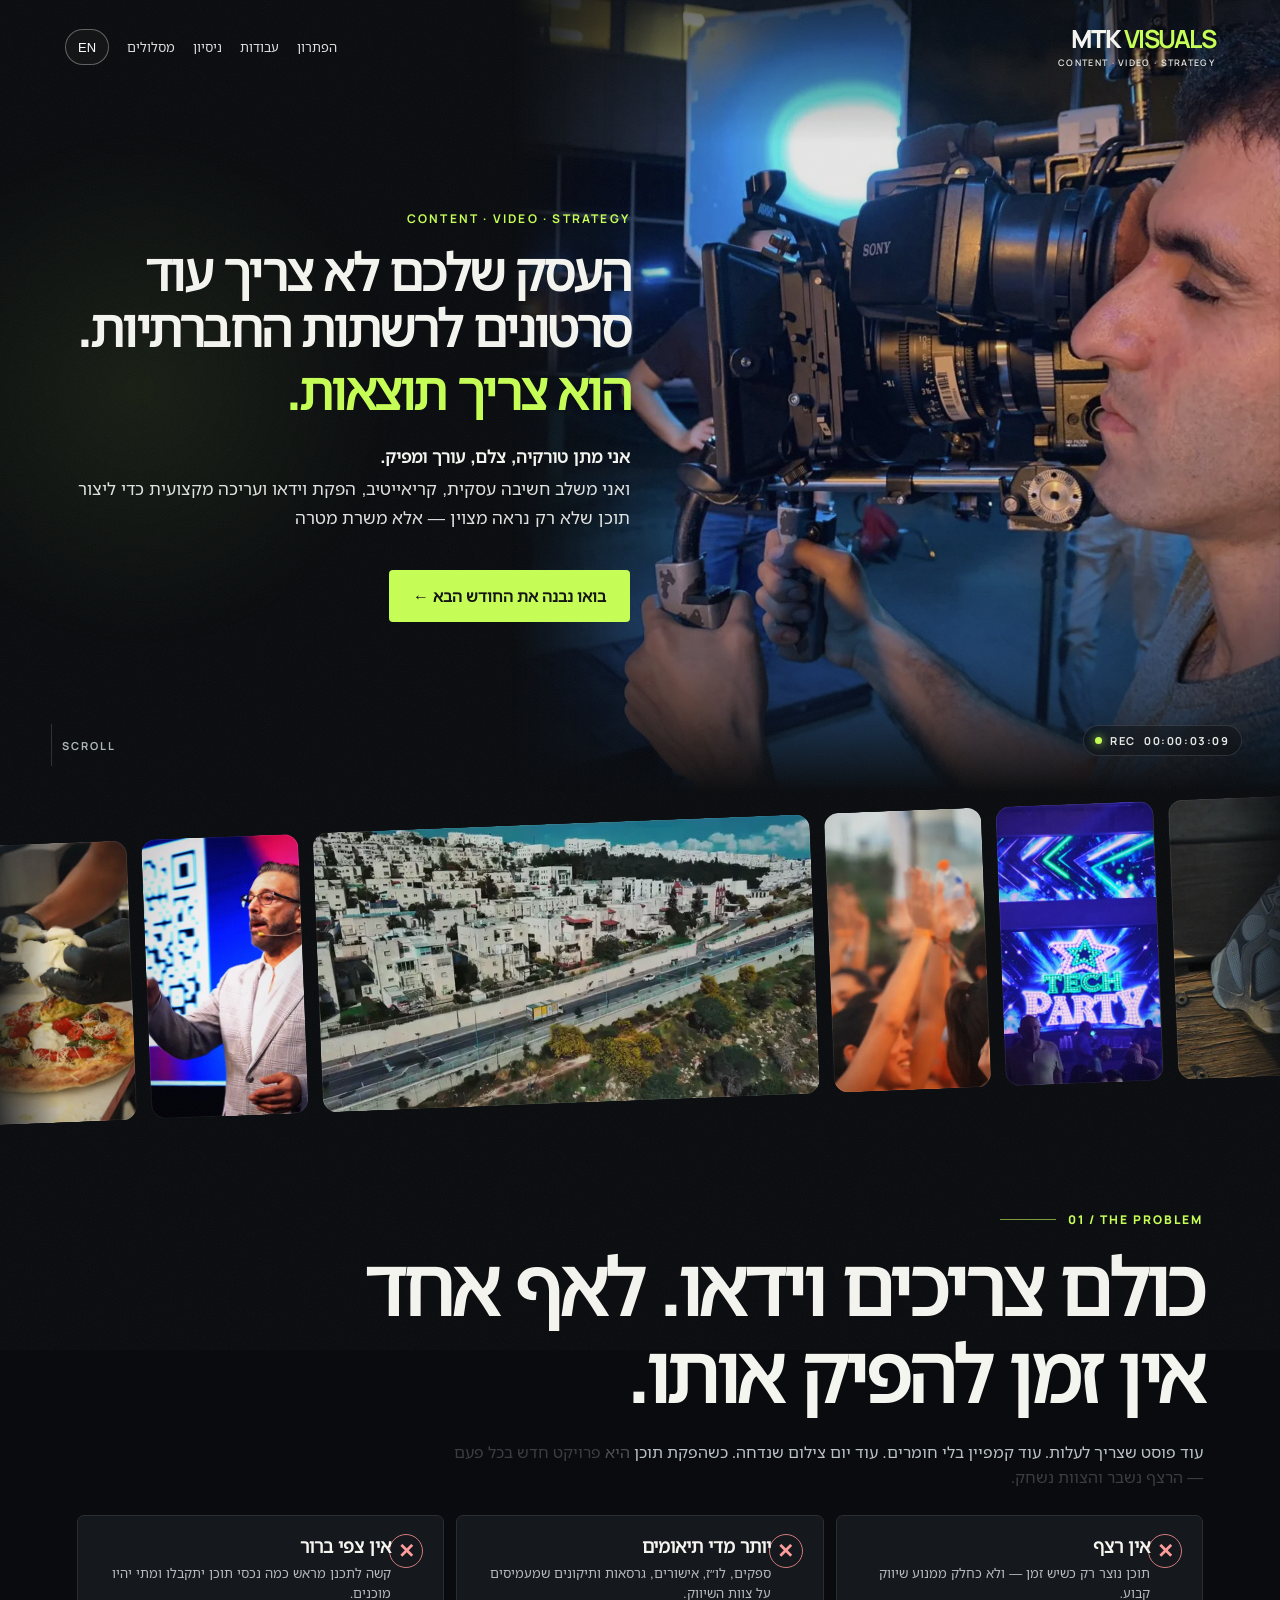
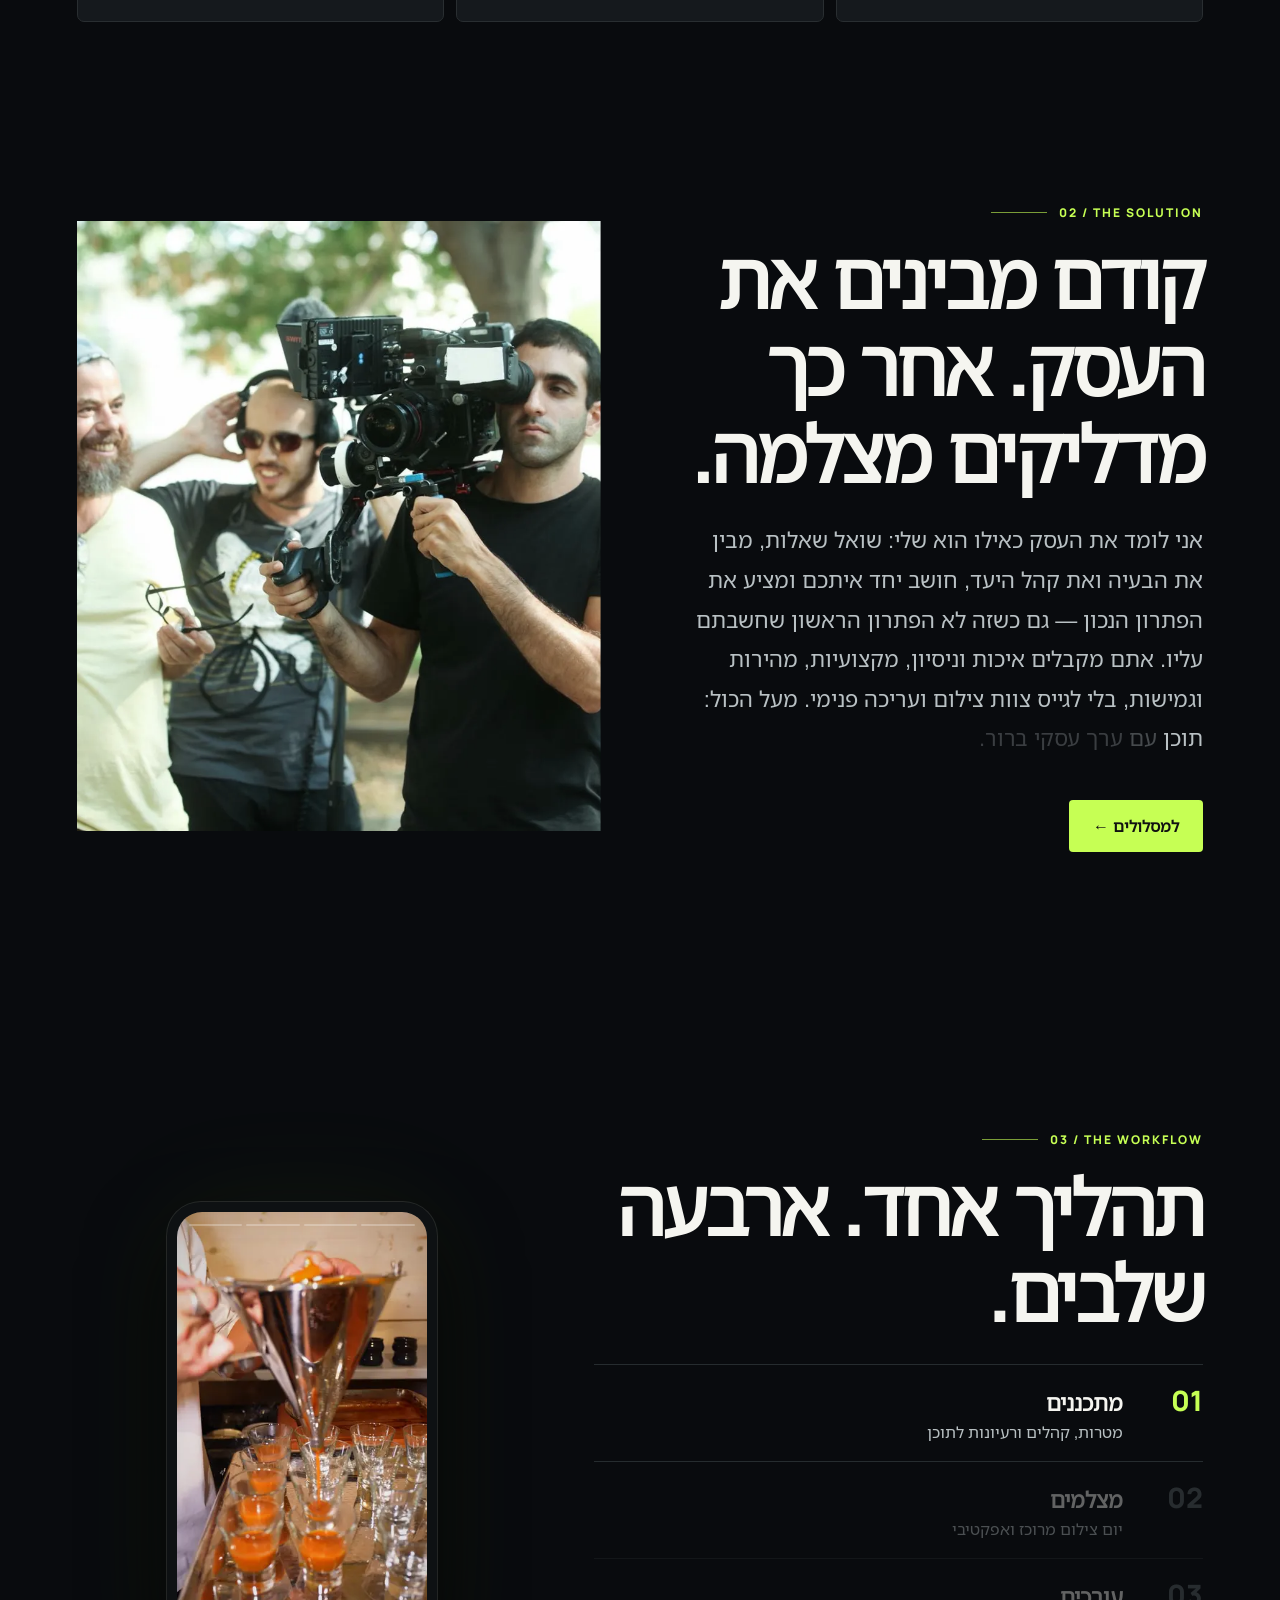
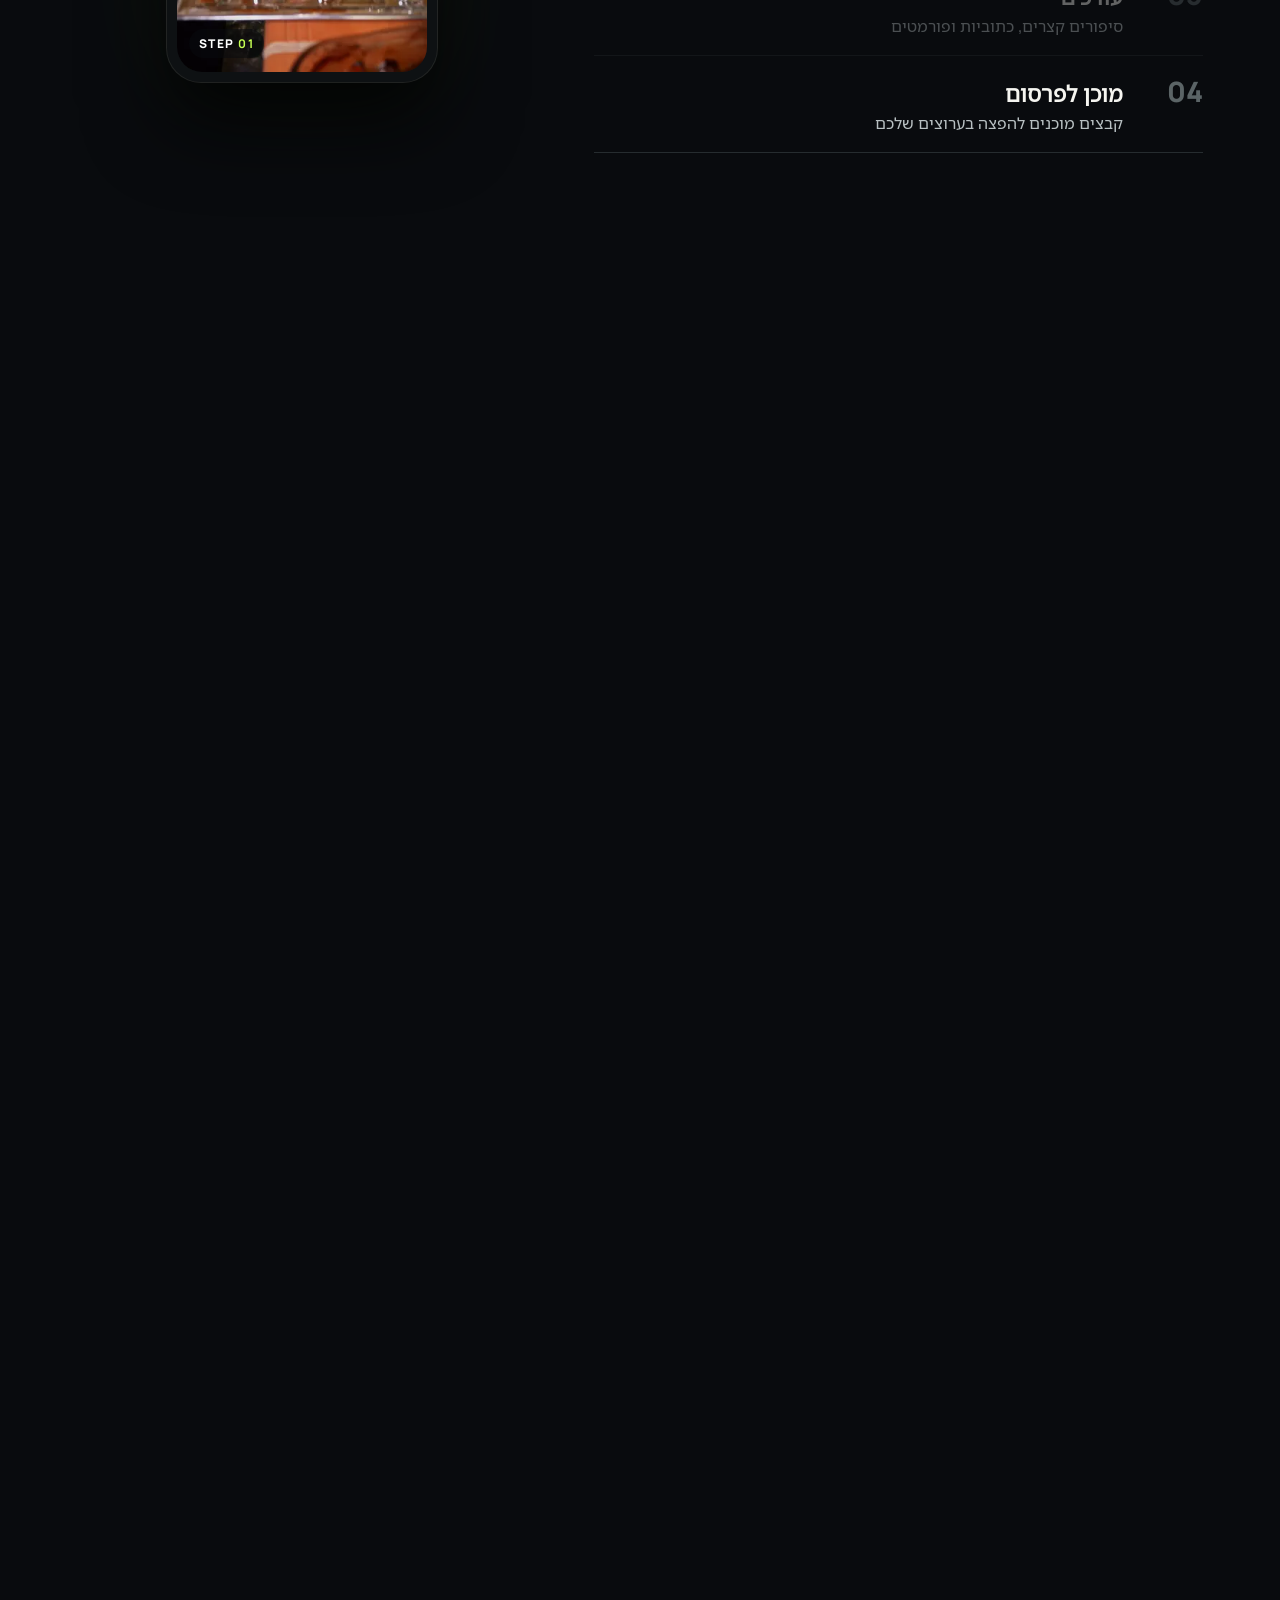
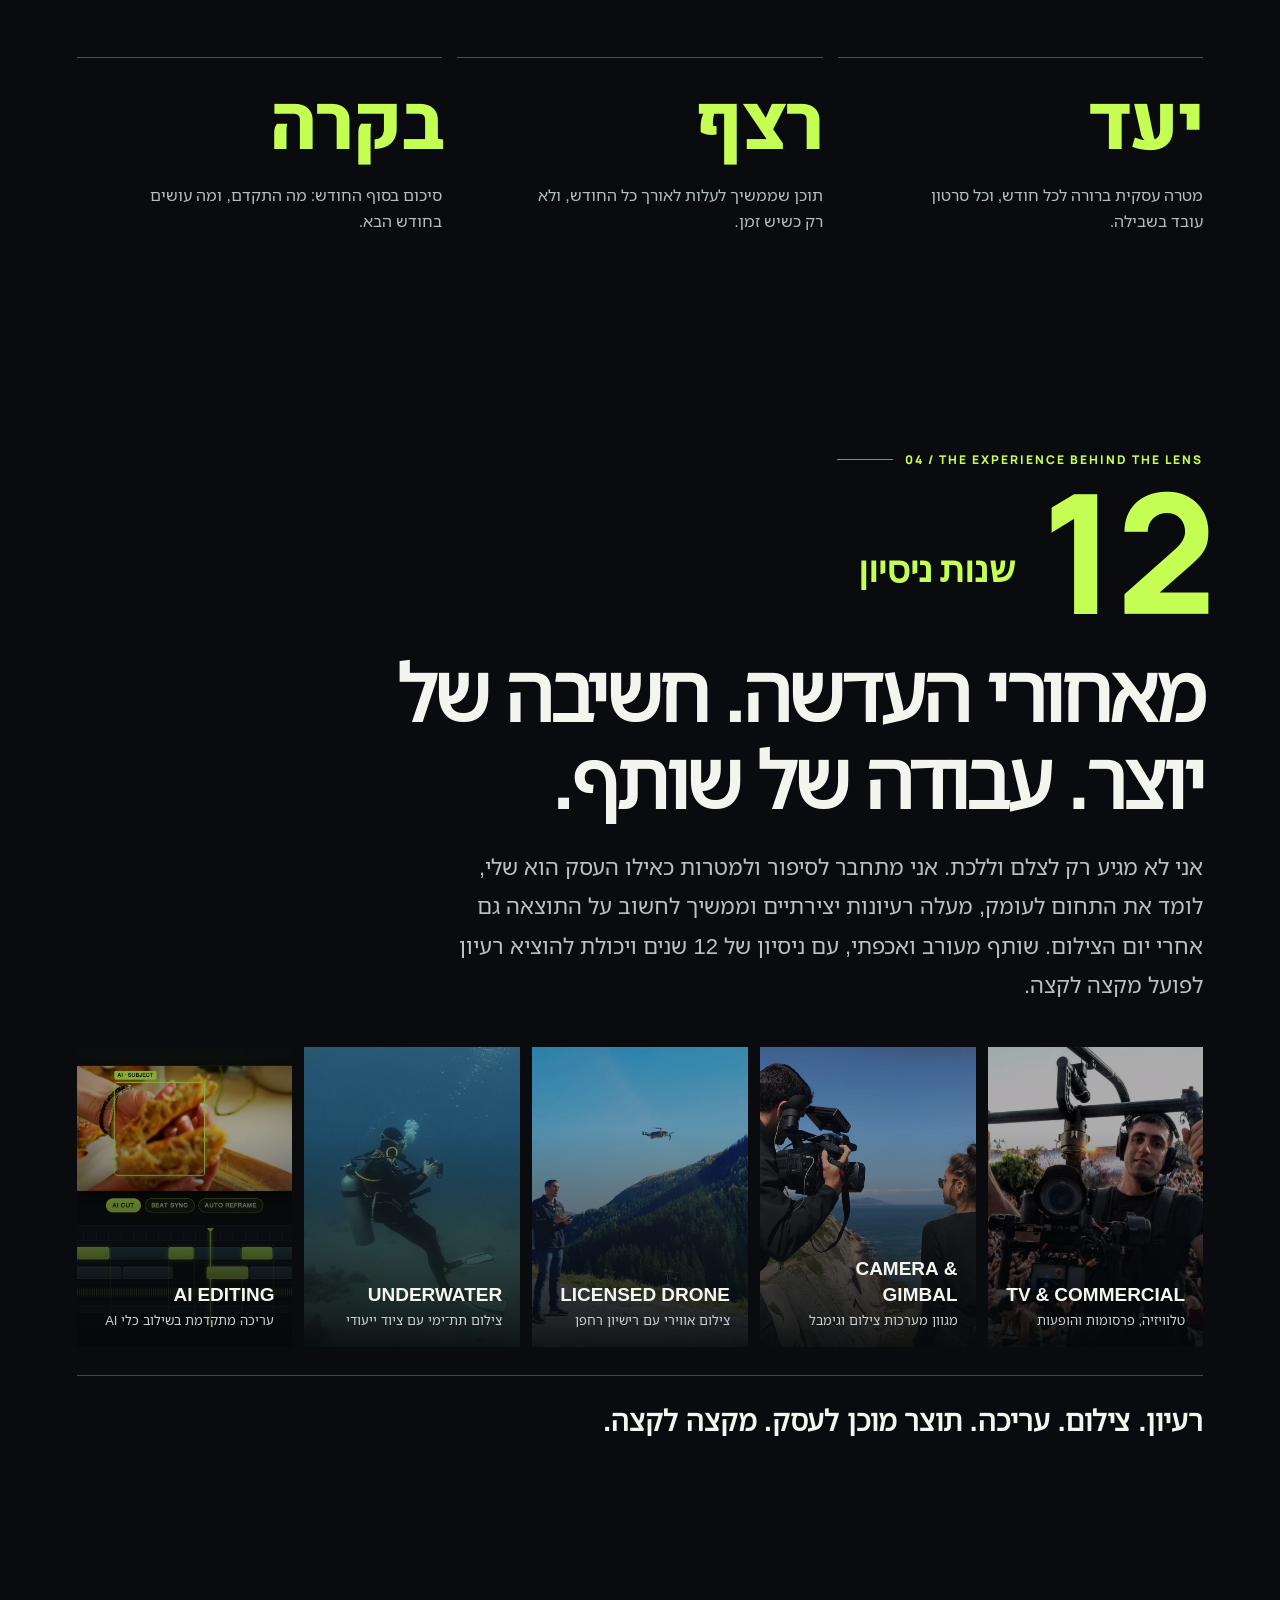
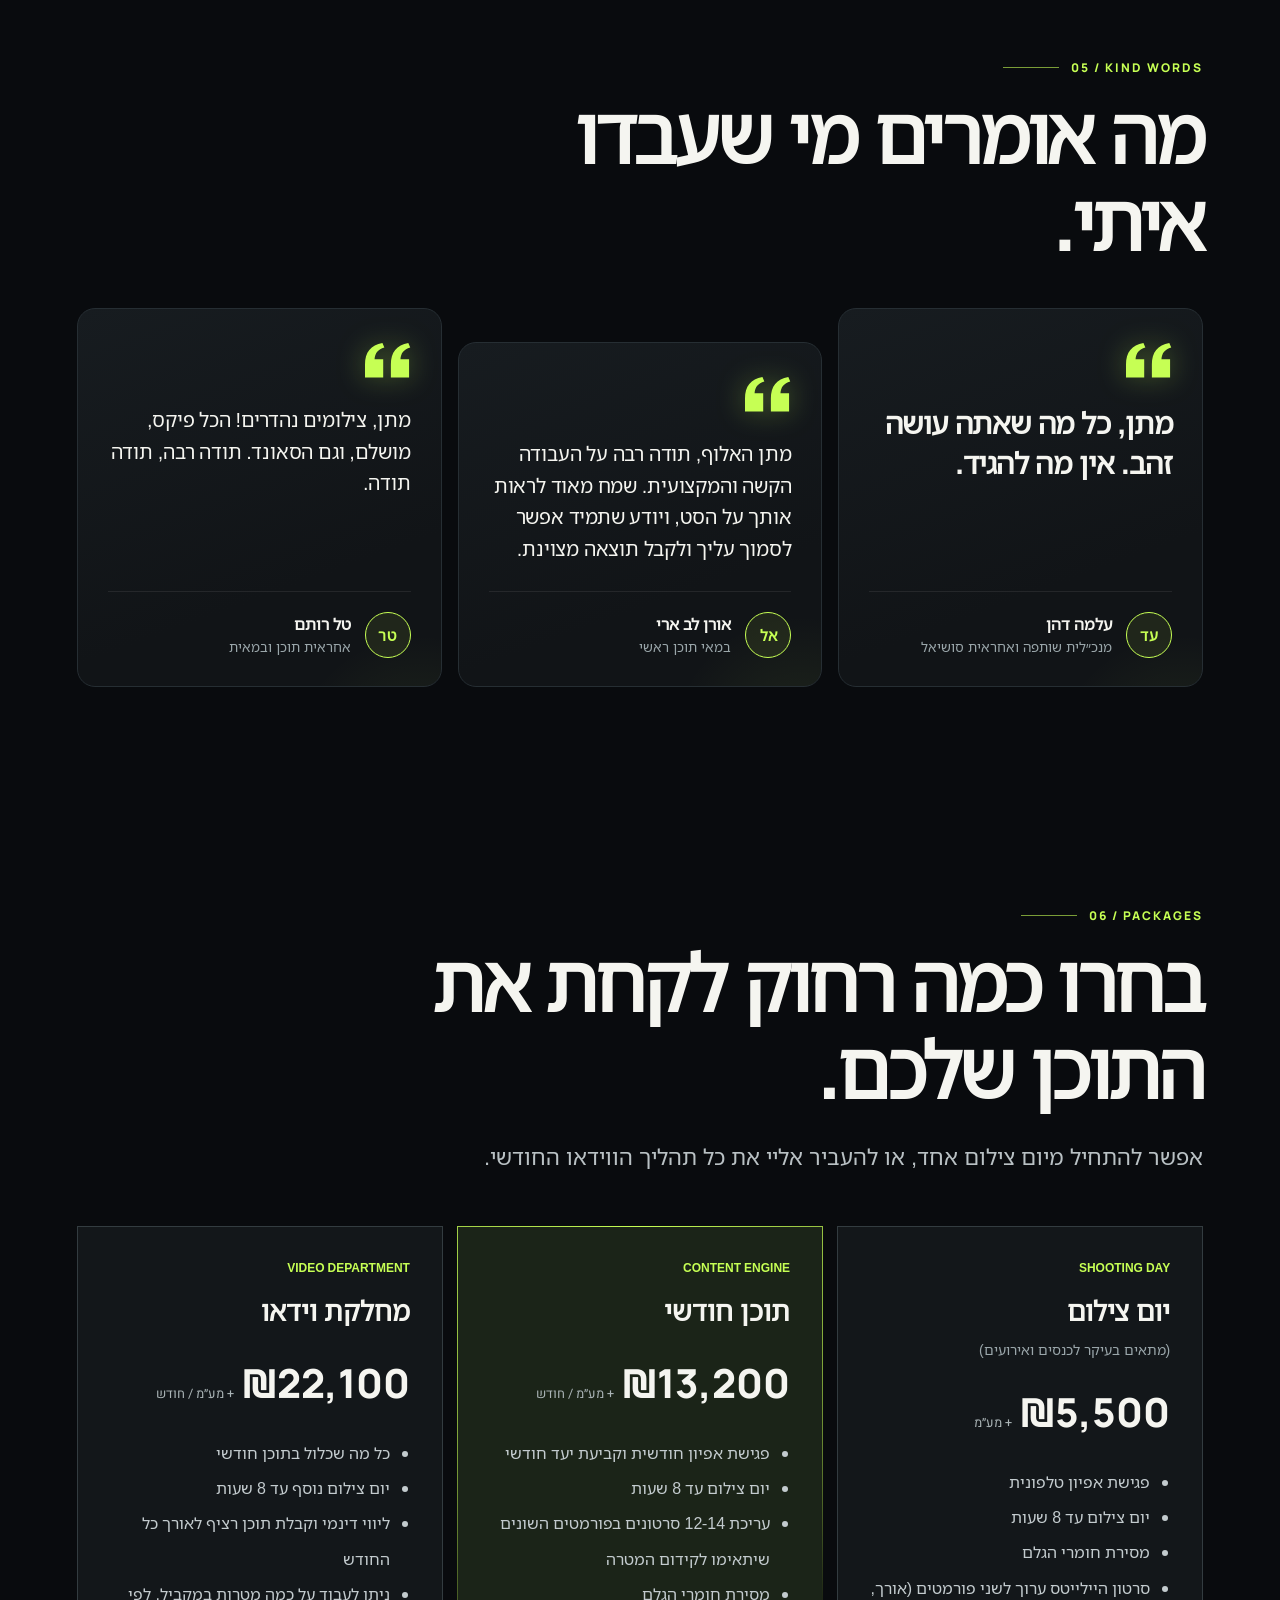
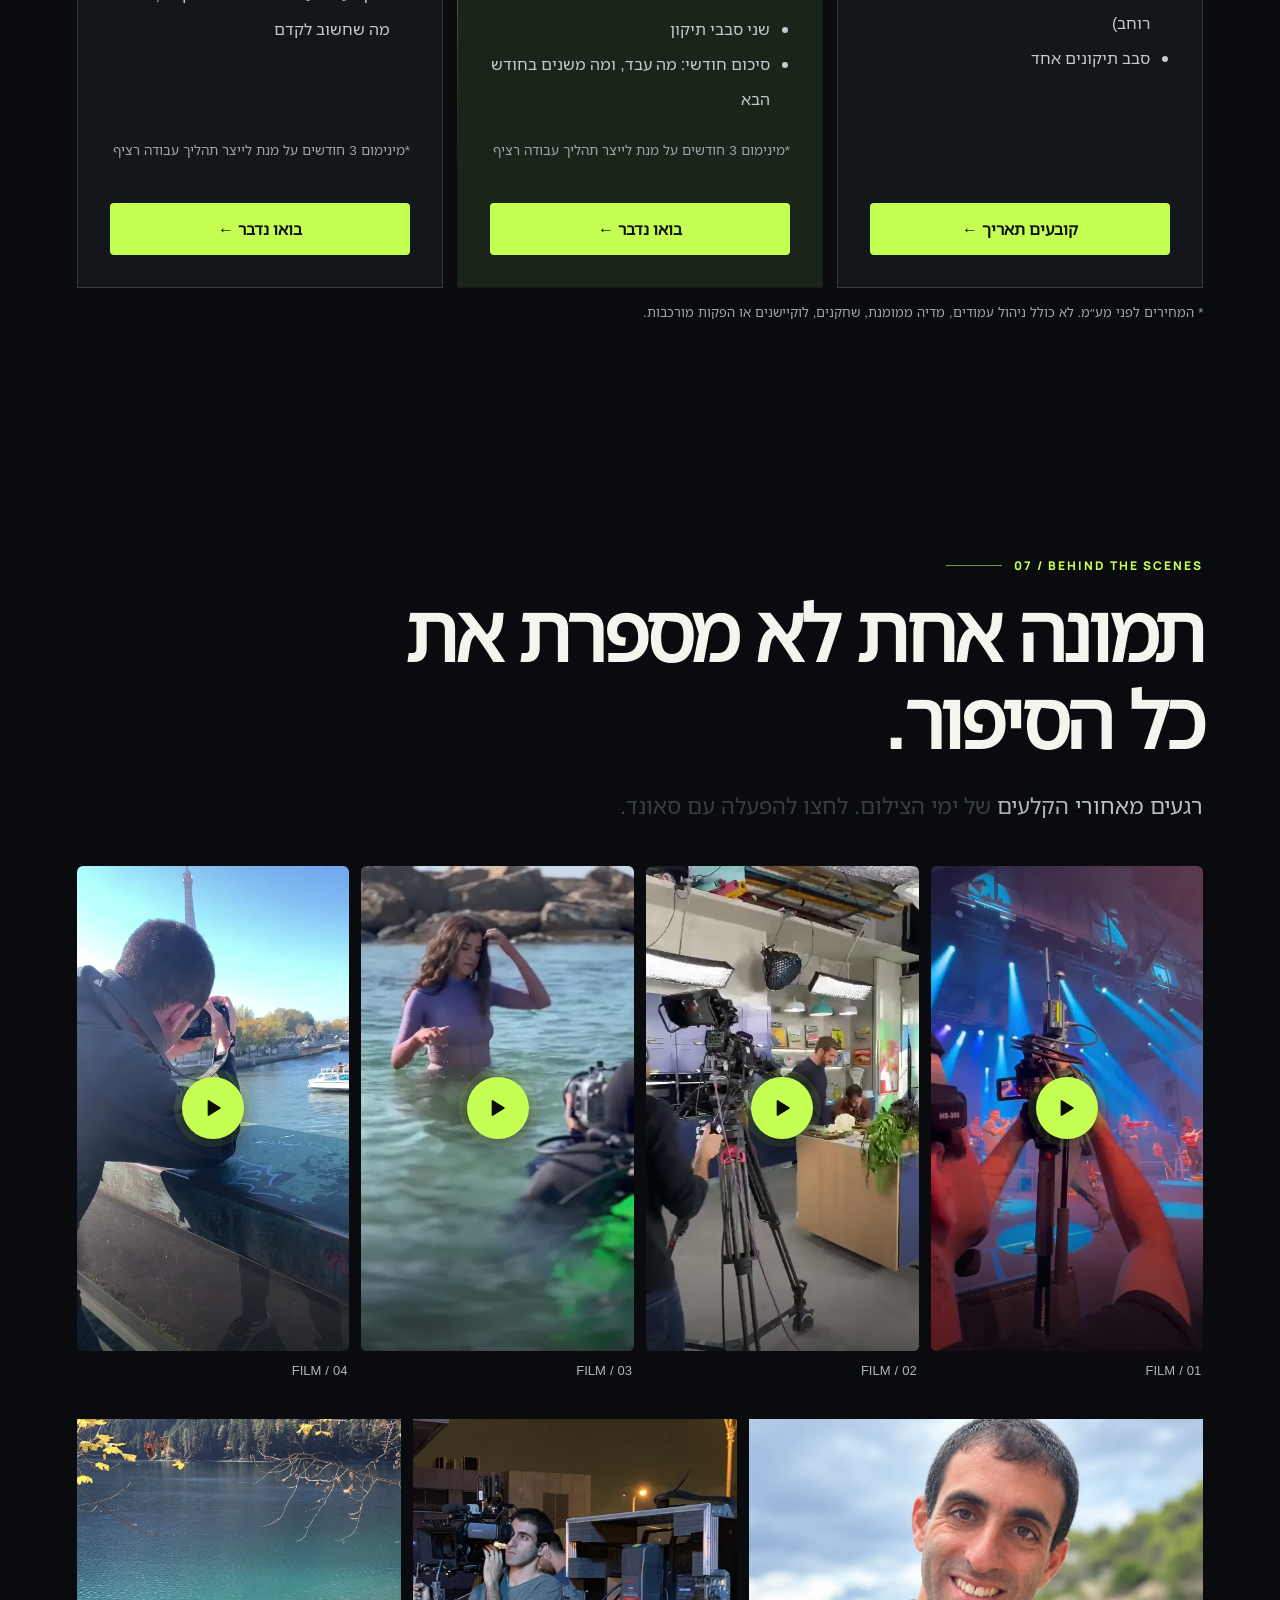
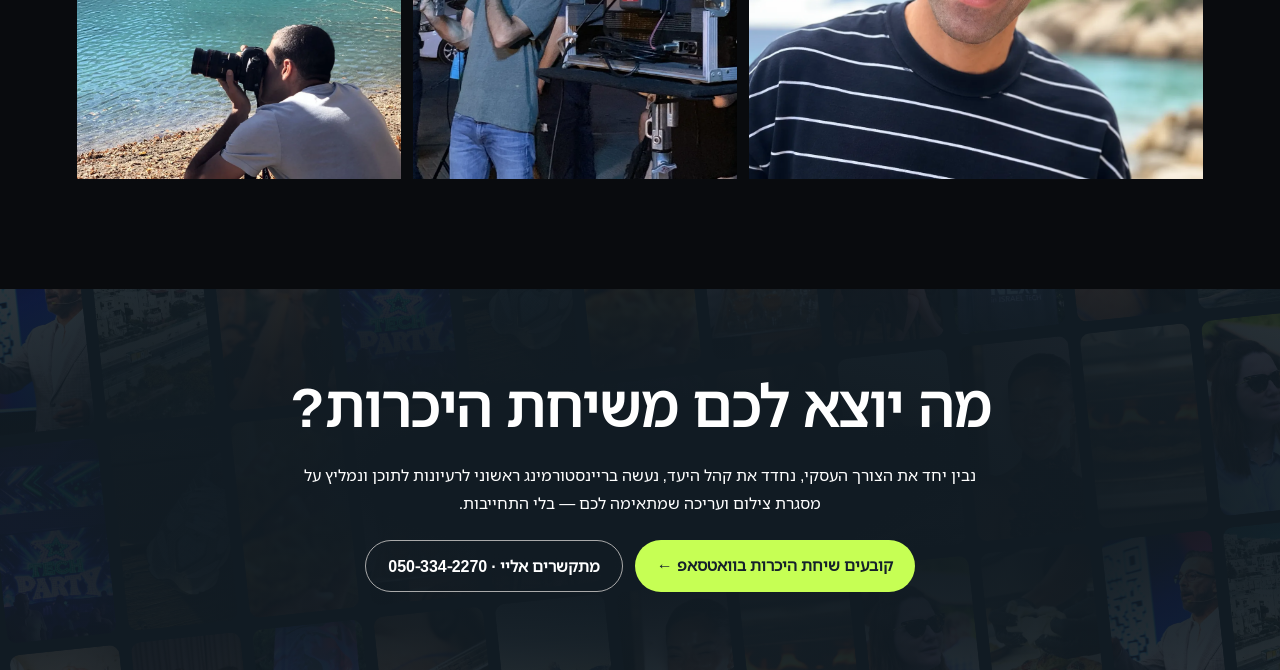
==== index.html @ 4247c558 "Point site links to mtkvisuals.com" ====
<!DOCTYPE html>

<html dir="rtl" lang="he"><head><meta charset="utf-8"/><meta content="width=device-width,initial-scale=1" name="viewport"/><meta content="#0a0b0d" name="theme-color"/><meta content="MTK VISUALS — מחלקת הווידאו החיצונית לעסק שלך. אסטרטגיה, צילום ועריכה בתהליך חודשי אחד." name="description"/><title>MTK Visuals | Content · Video · Strategy</title><link href="https://mtkvisuals.com/" rel="canonical"/><meta content="website" property="og:type"/><meta content="he_IL" property="og:locale"/><meta content="MTK Visuals" property="og:site_name"/><meta content="MTK Visuals | Content · Video · Strategy" property="og:title"/><meta content="MTK VISUALS — מחלקת הווידאו החיצונית לעסק שלך. אסטרטגיה, צילום ועריכה בתהליך חודשי אחד." property="og:description"/><meta content="https://mtkvisuals.com/assets/img/og.jpg" property="og:image"/><meta content="1200" property="og:image:width"/><meta content="630" property="og:image:height"/><meta content="summary_large_image" name="twitter:card"/><link href="assets/img/favicon.svg" rel="icon" type="image/svg+xml"/><link href="https://fonts.googleapis.com" rel="preconnect"/><link crossorigin="" href="https://fonts.gstatic.com" rel="preconnect"/><link href="https://fonts.googleapis.com/css2?family=Heebo:wght@300;400;500;600;700;800;900&amp;family=Manrope:wght@400;500;600;700;800&amp;display=swap" rel="stylesheet"/><link as="image" fetchpriority="high" href="assets/img/hero-4b.webp" rel="preload"/><style>
:root{--bg:#090b0e;--panel:#15191d;--white:#f5f5f0;--muted:#a6afb5;--accent:#c6ff54}*{box-sizing:border-box}html{scroll-behavior:smooth}body{margin:0;background:var(--bg);color:var(--white);font-family:Heebo,Manrope,Arial,sans-serif}body.en{font-family:Manrope,Arial,sans-serif}a{color:inherit;text-decoration:none}button{font:inherit;cursor:pointer}header{position:absolute;z-index:10;top:0;left:0;right:0;padding:24px clamp(20px,5vw,90px);display:flex;justify-content:space-between;align-items:center}.logo{font:800 25px Manrope;letter-spacing:-1.5px}.logo b{color:var(--accent)}nav{display:flex;align-items:center;gap:18px;font-size:13px}nav a{color:#dce0df}.lang{border:1px solid #ffffff55;background:#171a1a88;color:white;padding:8px 12px;border-radius:20px}.hero{min-height:94svh;position:relative;display:flex;align-items:end;overflow:hidden}.hero:before{content:"";position:absolute;inset:0;background:linear-gradient(0deg,#090b0e 0%,#090b0e33 72%),linear-gradient(90deg,#090b0e55,transparent);z-index:1}.hero video{position:absolute;width:100%;height:100%;object-fit:cover;inset:0;filter:brightness(.65)}.hero-content{position:relative;z-index:2;padding:150px clamp(20px,8vw,140px) 90px;max-width:1050px}.eyebrow{font:700 12px Manrope;letter-spacing:2.2px;color:var(--accent);text-transform:uppercase}.hero h1{font-size:clamp(54px,9.1vw,132px);line-height:1.02;letter-spacing:-.06em;margin:22px 0}.hero p{font-size:clamp(17px,2vw,24px);max-width:620px;line-height:1.65;color:#e0e4e1}.cta{display:inline-flex;gap:12px;align-items:center;background:var(--accent);color:#111;border-radius:4px;font-weight:800;padding:15px 24px;margin-top:20px}.ghost{background:transparent;border:1px solid #777;color:white;margin-inline-start:12px}.container{max-width:1320px;margin:auto;padding:110px clamp(20px,6vw,90px)}.kicker{font:800 12px Manrope;letter-spacing:2px;color:var(--accent);text-transform:uppercase}.section-title{font-size:clamp(38px,6vw,78px);line-height:1.13;letter-spacing:-.04em;margin:15px 0 24px;max-width:850px}.lead{font-size:clamp(17px,2vw,22px);color:#b9c1c4;line-height:1.8;max-width:760px}.grid3{display:grid;grid-template-columns:repeat(3,1fr);gap:16px;margin-top:50px}.tile{background:#15191d;border:1px solid #292e31;padding:32px;min-height:210px}.tile .num{color:var(--accent);font:800 13px Manrope}.tile h3{font-size:25px;margin:28px 0 10px}.tile p{color:#b3bbbf;line-height:1.7;margin:0}.split{display:grid;grid-template-columns:1fr 1fr;gap:7%;align-items:center}.split img{width:100%;height:610px;object-fit:cover;filter:grayscale(.2)}.steps{display:grid;grid-template-columns:repeat(4,1fr);gap:2px;margin-top:60px}.step{background:#1a1f21;padding:25px;min-height:180px}.step strong{color:var(--accent);font:800 34px Manrope}.step h3{font-size:22px}.step p{color:#b8c0c2}.stats{display:grid;grid-template-columns:repeat(3,1fr);gap:15px;margin-top:45px}.stat{border-top:1px solid #495052;padding-top:25px}.stat b{font:800 clamp(40px,6vw,78px) Manrope;color:var(--accent)}.stat p{color:#b5bdc1}.showcase{display:grid;grid-template-columns:repeat(2,1fr);gap:18px;margin-top:45px}.showcase video{width:100%;height:350px;object-fit:cover;background:#1b1b1b;border-radius:5px}.showcase figure{margin:0}.showcase figcaption{font-size:13px;color:#aeb7b8;padding:12px 0}.packages{display:grid;grid-template-columns:repeat(3,1fr);gap:14px;margin-top:50px}.package{border:1px solid #333c40;background:#13171a;padding:32px;display:flex;flex-direction:column}.package.featured{border-color:var(--accent);background:#1b2418}.package .tag{font-size:12px;color:var(--accent);font-weight:800}.package h3{font-size:27px;margin:16px 0}.price{font:800 40px Manrope;margin:10px 0}.price small{font:400 13px Heebo;color:#aab4b6}.package ul{padding-inline-start:20px;line-height:2.2;color:#c3cbce;flex:1}.package .cta{text-align:center;justify-content:center}.note{font-size:13px;color:#9da7ab;line-height:1.8}.gallery{display:grid;grid-template-columns:1.4fr 1fr 1fr;gap:12px;margin-top:35px}.gallery img{width:100%;height:360px;object-fit:cover}.footer{background:#c6ff54;color:#0b1009;text-align:center;padding:100px 20px}.footer h2{font-size:clamp(42px,7vw,90px);letter-spacing:-.05em;margin:10px 0}.footer .cta{background:#0a0b0d;color:white}.footer p{max-width:600px;margin:20px auto}.mobile-cta{display:none}body.en .hero h1{letter-spacing:-.075em}@media(max-width:800px){header{padding:18px 20px}nav a{display:none}.hero{min-height:85svh}.hero-content{padding:130px 22px 65px}.hero h1{font-size:clamp(50px,13vw,78px)}.container{padding:72px 20px}.grid3,.packages,.stats{grid-template-columns:1fr}.split{grid-template-columns:1fr}.split img{height:380px;order:-1}.steps{grid-template-columns:1fr 1fr}.showcase{grid-template-columns:1fr}.showcase video{height:280px}.gallery{grid-template-columns:1fr 1fr}.gallery img{height:230px}.gallery img:first-child{grid-column:span 2;height:320px}.mobile-cta{display:block;position:fixed;bottom:12px;left:15px;right:15px;z-index:20;background:var(--accent);color:#101510;text-align:center;padding:14px;font-weight:800;border-radius:6px;box-shadow:0 10px 35px #0009}body{padding-bottom:50px}}
.experience-grid{display:grid;grid-template-columns:repeat(4,1fr);gap:12px;margin-top:42px}.experience-card{position:relative;min-height:300px;overflow:hidden;background:#171b1e}.experience-card img{width:100%;height:100%;position:absolute;inset:0;object-fit:cover;filter:brightness(.68)}.experience-card:after{content:"";position:absolute;inset:0;background:linear-gradient(0deg,#06090be8,transparent 72%)}.experience-card .cap{position:absolute;bottom:18px;inset-inline:18px;z-index:1}.experience-card h3{font-size:19px;margin:0 0 4px}.experience-card p{font-size:13px;color:#cbd1d2;margin:0}.experience-big{font:800 clamp(72px,13vw,170px) Manrope;letter-spacing:-.09em;line-height:1;color:var(--accent)}.experience-end{margin-top:28px;border-top:1px solid #414a4c;padding-top:25px;font-size:clamp(19px,2.5vw,28px);font-weight:700}@media(max-width:800px){.experience-grid{grid-template-columns:repeat(2,1fr)}.experience-card{min-height:240px}}</style><style>.mtk-cta{background:#111b23;color:#fff;padding:78px 24px;text-align:center;direction:rtl}.mtk-cta h2{font-size:clamp(30px,4vw,55px);margin:0 0 18px}.mtk-cta p{max-width:680px;margin:0 auto 22px;line-height:1.8}.mtk-buttons{display:flex;gap:12px;justify-content:center;flex-wrap:wrap}.mtk-buttons a{padding:14px 22px;border-radius:30px;background:var(--accent);color:#15202b;text-decoration:none;font-weight:700}.mtk-buttons a+a{background:transparent;color:white;border:1px solid #aaa}.mtk-float{position:fixed;bottom:20px;left:20px;z-index:9999;background:#25d366;color:#102b1c!important;border-radius:40px;padding:13px 19px;text-decoration:none;font-weight:800;box-shadow:0 8px 30px #0004;direction:rtl}.logo-tagline{display:block;font:600 9px Manrope;letter-spacing:1.3px;color:#e0e5e0;margin-top:3px}.brand-lockup{line-height:1.1}@media(max-width:800px){.mtk-float{bottom:76px;left:12px;font-size:12px;padding:10px 12px}} </style><style>@font-face{font-family:"MTKHebrew";src:url(assets/fonts/mtk-hebrew.woff2) format("woff2");font-display:swap}
@font-face{font-family:"MTKEnglish";src:url(assets/fonts/mtk-english.woff2) format("woff2");font-display:swap}
/* Small, targeted changes to the original design */
body{font-family:"MTKHebrew",Arial,sans-serif}
body.en{font-family:"MTKEnglish",Arial,sans-serif}
.hero .hero-photo{position:absolute;inset:0;width:100%;height:100%;object-fit:cover;object-position:center 43%;filter:brightness(.68)}
#problem .tile{position:relative;min-height:185px;transition:transform .2s,border-color .2s}
#problem .tile:hover{transform:translateY(-4px);border-color:#718c48}
#problem .tile .num{display:inline-grid;place-items:center;width:34px;height:34px;border:1px solid #d37b7b;color:#ff9d9d;border-radius:50%;font-size:20px;line-height:1}
#problem .tile h3{margin-top:22px}
body.en #contact{direction:ltr}
@media(max-width:800px){body{padding-bottom:0}.hero .hero-photo{object-position:51% center}}
</style><style>
/* Compact problem row */
#problem{padding-top:70px;padding-bottom:72px}
#problem .grid3{grid-template-columns:repeat(3,minmax(0,1fr));gap:12px;margin-top:25px}
#problem .tile{min-height:0;padding:18px 20px;border-radius:7px;display:grid;grid-template-columns:22px 1fr;column-gap:10px;align-items:start}
#problem .tile .num{grid-row:1 / span 2;font-size:20px;line-height:1.3}
#problem .tile h3{font-size:18px;line-height:1.4;margin:0 0 5px}
#problem .tile p{font-size:13px;line-height:1.5;margin:0}
#problem .lead{font-size:16px;line-height:1.55}
.hero .hero-photo{position:absolute;inset:0;width:100%;height:100%;object-fit:cover;object-position:center 38%;filter:brightness(.66)}
@media(max-width:700px){#problem{padding-top:48px;padding-bottom:50px}#problem .grid3{grid-template-columns:repeat(3,minmax(0,1fr));gap:6px;margin-top:20px}#problem .tile{display:block;padding:10px 8px;min-width:0}#problem .tile .num{display:block;font-size:17px;margin-bottom:5px}#problem .tile h3{font-size:13px;line-height:1.25;margin-bottom:4px}#problem .tile p{font-size:10px;line-height:1.4;overflow-wrap:anywhere}#problem .lead{font-size:14px}}
</style><script>
(function(){
  function setLang(lang){
    var root=document.documentElement;
    root.lang=lang;root.dir=(lang==='he'?'rtl':'ltr');
    if(document.body) document.body.classList.toggle('en',lang==='en');
    document.querySelectorAll('[data-he][data-en]').forEach(function(el){
      var val=el.getAttribute('data-'+lang);
      if(val!==null)el.textContent=val;
    });
    var btn=document.getElementById('switch');
    if(btn){btn.textContent=(lang==='he'?'EN':'עברית');btn.setAttribute('aria-label',lang==='he'?'Switch to English':'מעבר לעברית');}
    try{document.dispatchEvent(new CustomEvent('mtk:lang',{detail:lang}));}catch(e){}
  }
  window.mtkToggleLanguage=function(){setLang(document.documentElement.lang==='en'?'he':'en');};
  document.addEventListener('DOMContentLoaded',function(){setLang('he');});
})();
</script><style>.case-head{display:flex;flex-wrap:wrap;justify-content:space-between;align-items:baseline;gap:6px 24px;margin-top:46px;padding-top:18px;border-top:1px solid #2d3437}.case-head h3{font-size:clamp(20px,2.4vw,28px);margin:0;letter-spacing:-.01em}.case-head span{font:700 12px Manrope;letter-spacing:1.4px;color:var(--accent);text-transform:uppercase}.reels{display:grid;grid-template-columns:repeat(5,minmax(0,1fr));gap:12px;margin-top:18px}.reels.bts{grid-template-columns:repeat(4,minmax(0,1fr));margin-top:40px}.reel{margin:0;min-width:0}.reel video{display:block;width:100%;aspect-ratio:9/16;object-fit:cover;background:#15191d;border-radius:6px}.reel figcaption{font-size:13px;color:#aeb7b8;padding:10px 2px 0}.reel figcaption b{color:var(--accent);font:800 12px Manrope;margin-inline-end:8px}.swipe-hint{display:none}#bts .gallery{margin-top:40px}.outcomes .stat b{font-family:Heebo,"MTKHebrew",Arial,sans-serif;font-weight:800;letter-spacing:-.02em;display:block;line-height:1.1}body.en .outcomes .stat b{font-family:Manrope,Arial,sans-serif}.outcomes .stat p{max-width:30ch;line-height:1.6}#work .section-title{margin-bottom:0}@media(max-width:800px){.reels,.reels.bts{display:flex;overflow-x:auto;scroll-snap-type:x mandatory;gap:10px;margin-inline:-20px;padding-inline:20px;scroll-padding-inline:20px;scrollbar-width:none}.reels::-webkit-scrollbar{display:none}.reel{flex:0 0 58%;scroll-snap-align:start}.swipe-hint{display:block;font-size:12px;color:#8f9a9d;margin:10px 0 0}.case-head{margin-top:36px}}</style><style id="v3">/* v3 motion layer. Same palette as the site: --bg, --panel, --white, --muted, --accent (+ #111b23 contact band) */
:root{--ease:cubic-bezier(.2,.7,.1,1);--ease-io:cubic-bezier(.65,0,.35,1);--line:#262c2f;--card:#15191d;--cta-bg:#111b23}
[hidden]{display:none!important}
html{scroll-behavior:smooth}
body{overflow-x:hidden}
::selection{background:var(--accent);color:#0b1009}

/* ---------- film grain + scroll progress ---------- */
.grain{position:fixed;inset:-50%;z-index:60;pointer-events:none;opacity:.05;
 background-image:url("data:image/svg+xml,%3Csvg xmlns='http://www.w3.org/2000/svg' width='180' height='180'%3E%3Cfilter id='n'%3E%3CfeTurbulence type='fractalNoise' baseFrequency='.9' numOctaves='2' stitchTiles='stitch'/%3E%3C/filter%3E%3Crect width='100%25' height='100%25' filter='url(%23n)'/%3E%3C/svg%3E");
 animation:grain 1s steps(6) infinite}
@keyframes grain{0%{transform:translate(0,0)}20%{transform:translate(-3%,2%)}40%{transform:translate(2%,-3%)}60%{transform:translate(-2%,-1%)}80%{transform:translate(3%,3%)}100%{transform:translate(0,0)}}
.progress{position:fixed;top:0;left:0;right:0;height:2px;z-index:70;background:var(--accent);transform-origin:right center;transform:scaleX(0);pointer-events:none}

/* ---------- floating pill header (nas-style) ---------- */
header{position:fixed!important;top:env(safe-area-inset-top,0px);left:0;right:0;transition:padding .45s var(--ease),background-color .45s,border-color .45s,top .45s var(--ease),max-width .45s var(--ease),border-radius .45s;border:1px solid transparent;margin:0 auto;max-width:100%}
header.scrolled{top:calc(env(safe-area-inset-top,0px) + 12px);max-width:min(1120px,calc(100% - 24px));padding:10px 14px 10px 22px;border-radius:999px;background:rgba(17,21,24,.72);-webkit-backdrop-filter:blur(16px) saturate(140%);backdrop-filter:blur(16px) saturate(140%);border-color:#ffffff14;box-shadow:0 14px 40px #0007}
header.scrolled .logo{font-size:21px}
header.scrolled .logo-tagline{display:none}
header .logo{transition:font-size .45s var(--ease)}
nav a{position:relative}
nav a:after{content:"";position:absolute;inset-inline:0;bottom:-5px;height:1px;background:var(--accent);transform:scaleX(0);transform-origin:right;transition:transform .35s var(--ease)}
nav a:hover:after{transform:scaleX(1);transform-origin:left}

/* ---------- hero 4B ---------- */
.hero.h4b{min-height:min(88svh,960px);display:flex;align-items:center;overflow:hidden;position:relative;isolation:isolate}
.hero.h4b:before{display:none}
.h4b .hero-media{position:absolute;top:0;bottom:0;right:0;width:60%;overflow:hidden;
 -webkit-mask-image:linear-gradient(to right,transparent 0,#000 22%);mask-image:linear-gradient(to right,transparent 0,#000 22%);
 animation:mediaIn 1.4s var(--ease) both}
.h4b .hero-media:after{content:"";position:absolute;inset:0;background:linear-gradient(0deg,var(--bg) 0%,#090b0e88 12%,transparent 34%),linear-gradient(180deg,#090b0e99 0%,transparent 18%);pointer-events:none}
.h4b .hero-photo{position:absolute;inset:-4% 0 0 0;width:100%;height:104%;object-fit:cover;object-position:100% 50%;filter:brightness(.9);will-change:transform;animation:photoIn 2.2s var(--ease) both}
@keyframes mediaIn{from{clip-path:inset(0 0 0 45%)}to{clip-path:inset(0 0 0 0)}}
@keyframes photoIn{from{transform:scale(1.14)}to{transform:scale(1)}}
.h4b .hero-glow{position:absolute;z-index:-1;width:46vw;height:46vw;left:-12vw;top:12%;border-radius:50%;background:radial-gradient(circle,#c6ff5414 0%,transparent 62%);filter:blur(10px);animation:drift 14s ease-in-out infinite alternate;pointer-events:none}
@keyframes drift{to{transform:translate(8vw,6vh) scale(1.15)}}
.h4b .hero-content{position:relative;z-index:2;width:50%;max-width:none;margin-inline-start:auto;padding:130px 10px 90px clamp(24px,5.5vw,90px)}
body.en .h4b .hero-content{margin-inline-start:0;margin-inline-end:auto}
body.en .h4b h1{letter-spacing:-.03em}
.h4b h1{font-size:clamp(34px,3.9vw,60px);line-height:1.12;letter-spacing:-.035em;margin:18px 0 22px;font-weight:800;text-wrap:balance}
.h4b h1 .hl{display:block;color:var(--accent);margin-top:.14em}
.h4b .hero-sub{font-size:clamp(16px,1.35vw,20px);max-width:560px;line-height:1.7;color:#e0e4e1;animation:fadeUp .9s .75s var(--ease) both}
.h4b .eyebrow{animation:fadeUp .8s .05s var(--ease) both}
.h4b .cta{animation:fadeUp .9s .95s var(--ease) both}
@keyframes fadeUp{from{opacity:.0;transform:translateY(18px)}to{opacity:1;transform:none}}
.split-w .w{display:inline-block;white-space:pre}
.h4b .split-w .w{animation:wordIn .9s var(--ease) both;animation-delay:calc(var(--i) * 45ms + 180ms)}
@keyframes wordIn{from{opacity:.08;transform:translateY(.45em) rotate(2deg);filter:blur(8px)}to{opacity:1;transform:none;filter:none}}
.rec{position:absolute;z-index:3;right:clamp(18px,3vw,40px);bottom:clamp(18px,4vh,40px);display:flex;align-items:center;gap:8px;font:700 11px Manrope,Arial,sans-serif;letter-spacing:1.6px;color:#e6eae6;direction:ltr;font-variant-numeric:tabular-nums;background:#090b0e66;border:1px solid #ffffff1f;padding:7px 11px;border-radius:999px;-webkit-backdrop-filter:blur(6px);backdrop-filter:blur(6px)}
.rec i{width:7px;height:7px;border-radius:50%;background:var(--accent);box-shadow:0 0 10px var(--accent);animation:blink 1.2s steps(2) infinite}
@keyframes blink{50%{opacity:.15}}
.scroll-cue{position:absolute;z-index:3;left:clamp(20px,4vw,60px);bottom:26px;display:flex;align-items:center;gap:10px;font:700 11px Manrope,Arial,sans-serif;letter-spacing:2px;color:#aeb7b8;direction:ltr}
.scroll-cue span{width:1px;height:42px;background:#ffffff26;position:relative;overflow:hidden}
.scroll-cue span:after{content:"";position:absolute;left:0;top:-40%;width:1px;height:40%;background:var(--accent);animation:cue 1.8s var(--ease-io) infinite}
@keyframes cue{to{top:100%}}

/* ---------- CTA micro-interactions ---------- */
.cta{transition:transform .35s var(--ease),box-shadow .35s var(--ease),background-color .3s;will-change:transform}
.cta:hover{box-shadow:0 10px 30px #c6ff5433}
.ghost:hover,.footer .cta:hover{box-shadow:none}
.mtk-buttons a{transition:transform .35s var(--ease),background-color .3s,color .3s}
.mtk-buttons a:hover{transform:translateY(-2px)}

/* ---------- reel river (marquee of every edited reel) ---------- */
.river{position:relative;padding:34px 0 46px;overflow:hidden;direction:ltr}
.river-tilt{transform:rotate(-2.2deg) scale(1.04);display:grid;gap:14px}
.river-row{overflow:hidden;-webkit-mask-image:linear-gradient(90deg,transparent,#000 6%,#000 94%,transparent);mask-image:linear-gradient(90deg,transparent,#000 6%,#000 94%,transparent)}
.river-track{display:flex;gap:14px;width:max-content;animation:marq var(--dur,90s) linear infinite}
.river-row.rev .river-track{animation-direction:reverse}
.river-row:hover .river-track{animation-play-state:paused}
@keyframes marq{from{transform:translateX(0)}to{transform:translateX(calc(-50% - 7px))}}
.rc{position:relative;flex:0 0 auto;width:clamp(112px,11vw,158px);aspect-ratio:9/16;border-radius:14px;overflow:hidden;border:0;padding:0;background:var(--card);cursor:pointer;transition:transform .45s var(--ease),box-shadow .45s var(--ease);outline-offset:3px}
.rc video,.wc video{position:absolute;inset:0;width:100%;height:100%;object-fit:cover;display:block;background:var(--card)}
.rc:after{content:"";position:absolute;inset:0;border-radius:inherit;box-shadow:inset 0 0 0 1px #ffffff14;pointer-events:none}
.rc:hover,.rc:focus-visible{transform:translateY(-6px) scale(1.04);box-shadow:0 18px 40px #000a}
.play-dot{position:absolute;inset:auto 10px 10px auto;width:34px;height:34px;border-radius:50%;background:var(--accent);display:grid;place-items:center;transform:scale(.6);opacity:0;transition:transform .35s var(--ease),opacity .3s;pointer-events:none}
.play-dot:before{content:"";margin-left:3px;border-style:solid;border-width:7px 0 7px 11px;border-color:transparent transparent transparent #0b1009}
.rc:hover .play-dot,.rc:focus-visible .play-dot,.wc:hover .play-dot,.wc:focus-visible .play-dot{transform:scale(1);opacity:1}
.ticker{overflow:hidden;padding:4px 0}
.ticker-track{display:flex;align-items:center;gap:28px;width:max-content;animation:marq 40s linear infinite reverse;font-weight:800;font-size:clamp(34px,5.4vw,76px);line-height:1.15;letter-spacing:-.03em;white-space:nowrap}
.ticker-track span{font-family:"MTKHebrew",Heebo,Arial,sans-serif}
.ticker-track .o{font-family:Manrope,Arial,sans-serif;color:transparent;-webkit-text-stroke:1.2px #f5f5f055}
.ticker-track b{color:var(--accent);font-size:.5em}
.river-note{display:block;text-align:center;font-size:13px;color:#8f9a9d;margin-top:26px;direction:rtl}
body.en .river-note{direction:ltr}

/* ---------- generic reveal (visible resting state, brightens in) ---------- */
.rv{transition:opacity .9s var(--ease),transform 1s var(--ease);transition-delay:calc(var(--d,0) * 90ms)}
.rv.pre{opacity:.32;transform:translateY(34px)}
.rv.in{opacity:1;transform:none}
.split-t .w{transition:opacity .8s var(--ease),transform .9s var(--ease),color .8s;transition-delay:calc(var(--i) * 55ms)}
.split-t.pre .w{opacity:.16;transform:translateY(.35em)}
.split-t.in .w{opacity:1;transform:none}
.ink .w{transition:opacity .25s linear}
.kicker{display:flex;align-items:center;gap:12px;direction:ltr;flex-direction:row-reverse;justify-content:flex-start}
body.en .kicker{flex-direction:row}
.kicker:after{content:"";height:1px;width:0;background:var(--accent);opacity:.6;transition:width 1.1s var(--ease) .2s}
.kicker.in:after{width:56px}
.media-rv{transition:clip-path 1.3s var(--ease)}
.media-rv.pre{clip-path:inset(7% 7% 7% 7% round 14px)}
.media-rv.in{clip-path:inset(0 0 0 0 round 0)}
.media-rv img{transition:transform 1.6s var(--ease)}
.media-rv.pre img{transform:scale(1.12)}

/* ---------- problem ---------- */
#problem .tile{transition:opacity .9s var(--ease),transform .5s var(--ease),border-color .3s}
#problem .tile .num{transition:transform .9s var(--ease) .25s}
#problem .tile.pre .num{transform:rotate(-90deg) scale(.4)}

/* ---------- solution: photo + floating reel ---------- */
.sol-media{position:relative;min-width:0}
.sol-media>img{display:block}
.sol-frame{overflow:hidden}
.float-reel{position:absolute;z-index:2;left:-26px;bottom:-34px;width:clamp(120px,13vw,190px);aspect-ratio:9/16;border-radius:18px;overflow:hidden;background:var(--card);box-shadow:0 24px 60px #000c,0 0 0 1px #ffffff1a;cursor:pointer;border:0;padding:0;will-change:transform}
.float-reel video{position:absolute;inset:0;width:100%;height:100%;object-fit:cover;transition:opacity .6s}
.float-reel .lbl{position:absolute;left:10px;right:10px;bottom:10px;display:flex;align-items:center;gap:6px;font:700 10px Manrope,Arial,sans-serif;letter-spacing:1.4px;color:#fff;direction:ltr;text-transform:uppercase}
.float-reel .lbl i{width:6px;height:6px;border-radius:50%;background:var(--accent);animation:blink 1.2s steps(2) infinite}

/* ---------- workflow: sticky phone + steps (reddgrow-style) ---------- */
.flow .steps{counter-reset:none}
.flow-phone{display:none}
@media (min-width:1000px) and (min-height:680px){
 .flow{padding-top:0;padding-bottom:90px}
 .flow-track{height:calc(100vh + 150vh);position:relative}
 .flow-pin{position:sticky;top:0;height:100vh;display:grid;grid-template-columns:minmax(0,1.15fr) minmax(0,.85fr);gap:6%;align-items:center;padding-top:60px}
 .flow .steps{grid-template-columns:1fr;gap:0;margin-top:28px;border-top:1px solid var(--line)}
 .flow .step{display:grid;grid-template-columns:70px minmax(0,1fr);grid-template-rows:auto auto;column-gap:10px;align-items:baseline;background:none;min-height:0;padding:16px 0 18px;border-bottom:1px solid var(--line);position:relative;opacity:.38;transition:opacity .5s var(--ease)}
 .flow .step strong{grid-row:1 / span 2;font-size:28px;transition:color .4s}
 .flow .step h3{margin:0;font-size:22px}
 .flow .step p{margin:4px 0 0;color:#b8c0c2}
 .flow .step:after{content:"";position:absolute;bottom:-1px;inset-inline-start:0;height:2px;width:calc(var(--p,0) * 100%);background:var(--accent)}
 .flow .step.on{opacity:1}
 .flow .step:not(.on) strong{color:#5b6466}
 .flow-phone{display:flex;justify-content:center}
 .phone{position:relative;width:min(300px,30vh);aspect-ratio:9/16;border-radius:34px;padding:10px;background:#0e1113;box-shadow:0 0 0 1px #ffffff1c,0 40px 80px #000c,0 0 120px #c6ff5410}
 .phone-in{position:relative;width:100%;height:100%;border-radius:25px;overflow:hidden;background:var(--card)}
 .phone video{position:absolute;inset:0;width:100%;height:100%;object-fit:cover;opacity:0;transform:scale(1.06);transition:opacity .7s var(--ease),transform 1.2s var(--ease)}
 .phone video.on{opacity:1;transform:none}
 .phone-bar{position:absolute;z-index:2;top:12px;left:12px;right:12px;display:flex;gap:4px;direction:ltr}
 .phone-bar i{flex:1;height:2px;border-radius:2px;background:#ffffff40;overflow:hidden;position:relative}
 .phone-bar i:after{content:"";position:absolute;inset:0;background:#fff;transform:scaleX(var(--f,0));transform-origin:left}
 .phone-tag{position:absolute;z-index:2;left:12px;bottom:14px;font:800 12px Manrope,Arial,sans-serif;letter-spacing:1.5px;color:#fff;direction:ltr;background:#090b0e88;padding:6px 10px;border-radius:999px}
 .phone-tag b{color:var(--accent)}
}

/* ---------- experience ---------- */
.experience-big{font-variant-numeric:tabular-nums}
.experience-card img{transition:transform 1.1s var(--ease),filter .6s}
.experience-card:hover img{transform:scale(1.07);filter:brightness(.8)}
.experience-card .cap{transition:transform .5s var(--ease)}
.experience-card:hover .cap{transform:translateY(-4px)}

/* ---------- packages ---------- */
.package{transition:opacity .9s var(--ease),transform .5s var(--ease),border-color .3s;position:relative}
.package:hover{transform:translateY(-6px)}
@property --ang{syntax:"<angle>";inherits:false;initial-value:0deg}
.package.featured{border-color:transparent;background:linear-gradient(#1b2418,#1b2418) padding-box,conic-gradient(from var(--ang),var(--accent),#c6ff5411 30%,#c6ff5411 60%,var(--accent)) border-box;border:1px solid transparent;animation:spin 6s linear infinite}
@keyframes spin{to{--ang:360deg}}

/* ---------- gallery / bts ---------- */
.gallery img{transition:transform 1.1s var(--ease),filter .5s}
.gallery>div{overflow:hidden}
.gallery>div:hover img{transform:scale(1.05)}

/* ---------- work: all reels ---------- */
#work .section-title{margin-bottom:0}
.chips{display:flex;flex-wrap:wrap;gap:8px;margin-top:28px}
.chip{border:1px solid #333c40;background:transparent;color:#dce0df;padding:9px 16px;border-radius:999px;font-size:14px;display:inline-flex;align-items:center;gap:8px;transition:background-color .3s,color .3s,border-color .3s}
.chip sup{font:800 11px Manrope,Arial,sans-serif;color:var(--accent);transition:color .3s}
.chip:hover{border-color:#6b7a3f}
.chip[aria-selected="true"]{background:var(--accent);color:#0b1009;border-color:var(--accent)}
.chip[aria-selected="true"] sup{color:#0b1009}
.chip:focus-visible,.rc:focus-visible,.wc:focus-visible,.float-reel:focus-visible,.lb button:focus-visible{outline:2px solid var(--accent);outline-offset:3px}
.work-hint{font-size:13px;color:#8f9a9d;margin:14px 0 0}
.work-grid{display:grid;grid-template-columns:repeat(5,minmax(0,1fr));gap:14px;margin-top:18px}
.wc{margin:0;min-width:0;transition:opacity .5s var(--ease),transform .6s var(--ease)}
.wc[hidden]{display:none!important}
.wc.enter{animation:cardIn .7s var(--ease) both;animation-delay:calc(var(--k,0) * 60ms)}
@keyframes cardIn{from{opacity:.0;transform:translateY(26px) scale(.97)}to{opacity:1;transform:none}}
.wc button{position:relative;display:block;width:100%;aspect-ratio:9/16;border-radius:12px;overflow:hidden;border:0;padding:0;background:var(--card);cursor:pointer}
.wc button:after{content:"";position:absolute;inset:0;background:linear-gradient(0deg,#090b0eaa,transparent 40%);opacity:.0;transition:opacity .4s}
.wc button:hover:after{opacity:1}
.wc button video{transition:transform .9s var(--ease)}
.wc button:hover video{transform:scale(1.05)}
.wc figcaption{font-size:13px;color:#aeb7b8;padding:10px 2px 0;display:flex;gap:8px;align-items:baseline}
.wc figcaption b{color:var(--accent);font:800 12px Manrope,Arial,sans-serif}
.case-head{transition:opacity .4s}

/* ---------- lightbox ---------- */
.lb{position:fixed;inset:0;z-index:80;display:grid;grid-template-columns:auto minmax(0,auto) auto;align-items:center;justify-content:center;gap:clamp(8px,3vw,40px);padding:calc(env(safe-area-inset-top,0px) + 56px) max(16px,env(safe-area-inset-right,0px)) calc(env(safe-area-inset-bottom,0px) + 30px) max(16px,env(safe-area-inset-left,0px));background:#090b0ef2;-webkit-backdrop-filter:blur(10px);backdrop-filter:blur(10px);direction:ltr}
.lb.show{animation:lbIn .35s var(--ease) both}
@keyframes lbIn{from{opacity:0}to{opacity:1}}
.lb-stage{display:grid;gap:12px;justify-items:center;min-width:0}
.lb video{height:min(78vh,820px);max-width:100%;aspect-ratio:9/16;border-radius:16px;background:#000;box-shadow:0 30px 80px #000;animation:pop .45s var(--ease) both}
@keyframes pop{from{transform:scale(.94);opacity:.4}to{transform:none;opacity:1}}
.lb-cap{font-size:14px;color:#dce0df;text-align:center;direction:rtl}
body.en .lb-cap{direction:ltr}
.lb-cap b{color:var(--accent);font:800 12px Manrope,Arial,sans-serif;margin-inline-end:8px}
.lb button{border:1px solid #ffffff33;background:#15191dcc;color:#fff;width:48px;height:48px;border-radius:50%;display:grid;place-items:center;font-size:20px;transition:background-color .3s,color .3s}
.lb button:hover{background:var(--accent);color:#0b1009}
.lb-x{position:absolute;top:calc(env(safe-area-inset-top,0px) + 14px);right:max(16px,env(safe-area-inset-right,0px))}

/* ---------- contact band: drifting poster wall ---------- */
.mtk-cta{position:relative;overflow:hidden;isolation:isolate;background:var(--cta-bg)}
.cta-wall{position:absolute;inset:-20% -10%;z-index:-1;display:grid;gap:12px;align-content:center;transform:rotate(-6deg);opacity:.18;direction:ltr;pointer-events:none}
.cta-wall .row{display:flex;gap:12px;width:max-content;animation:marq 70s linear infinite}
.cta-wall .row:nth-child(2){animation-direction:reverse;animation-duration:80s}
.cta-wall img{width:110px;aspect-ratio:9/16;object-fit:cover;border-radius:10px;display:block}
.mtk-cta:after{content:"";position:absolute;inset:0;z-index:-1;background:radial-gradient(ellipse at center,var(--cta-bg) 30%,#111b23cc 60%,#111b2355 100%)}
.mtk-cta h2{font-size:clamp(30px,4.4vw,60px)}

/* ---------- small screens ---------- */
@media (max-width:800px){
 header.scrolled{padding:8px 12px 8px 16px}
 .hero.h4b{display:block;min-height:0}
 .h4b .hero-media{position:relative;width:100%;height:60svh;min-height:360px;-webkit-mask-image:linear-gradient(to top,transparent 0,#000 30%);mask-image:linear-gradient(to top,transparent 0,#000 30%)}
 .h4b .hero-photo{object-position:100% 45%}
 .h4b .hero-content{width:auto;margin:-64px 0 0;padding:0 22px 40px}
 .h4b h1{font-size:clamp(30px,8.6vw,40px);line-height:1.18;letter-spacing:-.02em}
 .h4b .hero-sub{font-size:16px}
 .rec{bottom:auto;top:calc(env(safe-area-inset-top,0px) + 74px);right:16px}
 .scroll-cue{display:none}
 .river{padding:18px 0 34px}
 .river-tilt{gap:10px}
 .river-track{gap:10px}
 .rc{width:108px;border-radius:12px}
 @keyframes marq{from{transform:translateX(0)}to{transform:translateX(calc(-50% - 5px))}}
 .float-reel{left:12px;bottom:-24px;width:112px}
 .work-grid{display:flex;overflow-x:auto;scroll-snap-type:x mandatory;gap:10px;margin-inline:-20px;padding-inline:20px;scroll-padding-inline:20px;scrollbar-width:none}
 .work-grid::-webkit-scrollbar{display:none}
 .wc{flex:0 0 58%;scroll-snap-align:start}
 .lb{grid-template-columns:1fr;gap:12px}
 .lb-prev,.lb-next{display:none!important}
 .lb video{height:min(74vh,700px)}
 .cta-wall img{width:84px}
}

/* ---------- reduced motion ---------- */
@media (prefers-reduced-motion:reduce){
 *,*:before,*:after{animation-duration:.001ms!important;animation-iteration-count:1!important;transition-duration:.001ms!important;scroll-behavior:auto!important}
 .grain{display:none}
 .river-row{overflow-x:auto}
 .rv.pre,.split-t.pre .w,.media-rv.pre{opacity:1;transform:none;clip-path:none}
}

/* ===== v4: 8 examples in native format, cursor-following mini reel ===== */
.river-tilt{gap:18px}
.rc{width:auto;height:clamp(210px,21vw,320px);aspect-ratio:var(--ar,.5625)}
.ex-grid{display:flex;flex-direction:column;gap:14px;margin-top:30px}
.ex-row{display:flex;gap:14px;align-items:flex-start}
.ex{margin:0;min-width:0;flex:var(--ar) 1 0}
.ex button{position:relative;display:block;width:100%;aspect-ratio:var(--ar);max-width:100%;border-radius:14px;overflow:hidden;border:0;padding:0;background:var(--card);cursor:pointer;transition:transform .5s var(--ease),box-shadow .5s var(--ease)}
.ex button video{position:absolute;inset:0;width:100%;height:100%;object-fit:cover;display:block;background:var(--card);transition:transform .9s var(--ease)}
.ex button:after{content:"";position:absolute;inset:0;border-radius:inherit;box-shadow:inset 0 0 0 1px #ffffff14;pointer-events:none}
.ex button:hover{transform:translateY(-4px);box-shadow:0 18px 40px #000a}
.ex button:hover video{transform:scale(1.04)}
.ex button:hover .play-dot,.ex button:focus-visible .play-dot{transform:scale(1);opacity:1}
.ex button:focus-visible{outline:2px solid var(--accent);outline-offset:3px}
.lb video.land{height:auto;width:min(86vw,1280px);aspect-ratio:16/9}
.cursor-reel{position:fixed;left:0;top:0;z-index:75;width:86px;height:86px;border-radius:50%;overflow:hidden;isolation:isolate;pointer-events:none;background:var(--card);
 box-shadow:0 0 0 2px var(--accent),0 16px 40px #000c,0 0 34px #c6ff5433;opacity:0;scale:.6;transition:opacity .35s var(--ease),scale .45s var(--ease),width .4s var(--ease),height .4s var(--ease);will-change:transform}
.cursor-reel.on{opacity:1;scale:1}
.cursor-reel.on.dim{opacity:.55;scale:.86}
.cursor-reel video{position:absolute;inset:-1px;width:calc(100% + 2px);height:calc(100% + 2px);object-fit:cover;object-position:50% 45%;border-radius:50%}
.cursor-reel i{position:absolute;left:calc(50% - 3px);top:7px;z-index:1;width:6px;height:6px;border-radius:50%;background:var(--accent);box-shadow:0 0 8px var(--accent);animation:blink 1.2s steps(2) infinite}
@media (pointer:fine){ .float-reel{display:none} }
.float-reel{display:none!important}
.cursor-reel.dock{transition:opacity .4s var(--ease),scale .45s var(--ease),width .4s var(--ease),height .4s var(--ease),transform .35s var(--ease);left:max(14px,env(safe-area-inset-left,0px));top:auto;bottom:calc(env(safe-area-inset-bottom,0px) + 16px);width:68px;height:68px;transition:opacity .4s var(--ease),scale .45s var(--ease),width .4s var(--ease),height .4s var(--ease)}
@media (max-width:800px){
 .rc{height:200px}
 .ex-row{display:contents}
 .ex-grid{flex-direction:row;flex-wrap:nowrap;overflow-x:auto;scroll-snap-type:x mandatory;margin-inline:-20px;padding-inline:20px;scroll-padding-inline:20px;scrollbar-width:none;align-items:center}
 .ex-grid::-webkit-scrollbar{display:none}
 .ex{flex:0 0 auto;width:min(calc(var(--ar) * 62svh),86vw);scroll-snap-align:start}
}
@media (prefers-reduced-motion:reduce){ .cursor-reel{display:none} }
.lb-cap{direction:ltr!important;font:700 12px Manrope,Arial,sans-serif;letter-spacing:2px;color:#aeb7b8}
.lb-cap b{margin-inline-end:6px}

/* ---------- floating WhatsApp button: phones and touch screens only ---------- */
.wa-fab{display:none}
@media (max-width:900px),(pointer:coarse){
 .wa-fab{display:grid;place-items:center;position:fixed;right:max(16px,env(safe-area-inset-right,0px));bottom:calc(env(safe-area-inset-bottom,0px) + 18px);z-index:76;width:58px;height:58px;border-radius:50%;background:var(--accent);color:#0b0f08;text-decoration:none;
  box-shadow:0 12px 30px #000b,0 0 22px #c6ff5440;opacity:0;transform:translateY(18px) scale(.8);pointer-events:none;transition:opacity .35s var(--ease),transform .45s var(--ease);-webkit-tap-highlight-color:transparent}
 .wa-fab.on{opacity:1;transform:none;pointer-events:auto}
 .wa-fab svg{width:29px;height:29px;display:block}
 .wa-fab:before{content:"";position:absolute;inset:0;border-radius:50%;animation:waPulse 2.8s ease-out infinite}
 .wa-fab:active{transform:scale(.92)}
}
@keyframes waPulse{0%{box-shadow:0 0 0 0 #c6ff5470}70%{box-shadow:0 0 0 16px #c6ff5400}100%{box-shadow:0 0 0 0 #c6ff5400}}
@media (prefers-reduced-motion:reduce){ .wa-fab:before{animation:none} .wa-fab{transition:opacity .2s} }

/* package sub-note (shoot day) */
.package .pkg-note{margin:-6px 0 14px;font-size:14px;line-height:1.5;color:#9aa6aa}
/* package minimum-term note */
.package .pkg-min{margin:6px 0 22px;font-size:13.5px;line-height:1.55;color:#9aa6aa}

/* ---------- testimonials ---------- */
.voices .section-title{max-width:760px}
.voice-grid{display:grid;grid-template-columns:repeat(3,minmax(0,1fr));gap:16px;margin-top:44px;align-items:stretch}
.voice{position:relative;margin:0;display:flex;flex-direction:column;gap:26px;padding:34px 30px 28px;border-radius:18px;background:linear-gradient(160deg,#171c20,#111417 70%);border:1px solid #262e33;overflow:hidden;
 transition:transform .5s var(--ease),border-color .4s,box-shadow .5s var(--ease)}
.voice:before{content:"";position:absolute;inset:auto -30% -55% auto;width:260px;height:260px;border-radius:50%;background:radial-gradient(circle,#c6ff5426,transparent 70%);pointer-events:none;transition:opacity .5s;opacity:.55}
.voice:hover{transform:translateY(-6px);border-color:#c6ff5466;box-shadow:0 22px 50px #000a}
.voice:hover:before{opacity:1}
.voice:nth-child(2){margin-top:34px}
.voice .vq{width:46px;height:auto;color:var(--accent);filter:drop-shadow(0 0 14px #c6ff5455)}
.voice blockquote{margin:0;flex:1;font-size:clamp(18px,1.55vw,22px);line-height:1.6;letter-spacing:-.01em;color:var(--white);font-weight:500}
.voice.short blockquote{font-size:clamp(24px,2.3vw,32px);line-height:1.35;font-weight:700;letter-spacing:-.02em}
.voice figcaption{display:flex;align-items:center;gap:14px;padding-top:20px;border-top:1px solid #ffffff14}
.voice .vav{flex:0 0 auto;display:grid;place-items:center;width:46px;height:46px;border-radius:50%;background:#c6ff5414;border:1.5px solid var(--accent);color:var(--accent);font-weight:800;font-size:15px;letter-spacing:.02em}
.voice .vwho{display:flex;flex-direction:column;gap:3px;min-width:0}
.voice .vwho b{font-size:16px;font-weight:700;color:var(--white)}
.voice .vwho small{font-size:13.5px;color:#9aa6aa;line-height:1.4}
@media (max-width:900px){
 .voice-grid{grid-template-columns:1fr;gap:14px;margin-top:32px}
 .voice:nth-child(2){margin-top:0}
 .voice{padding:28px 24px 22px;gap:20px}
}

/* ---------- BTS films: poster + play ---------- */
.bts-v{position:relative;border-radius:6px;overflow:hidden;background:#15191d}
.bts-v video{border-radius:0!important}
.bts-v:after{content:"";position:absolute;inset:0;background:linear-gradient(180deg,transparent 55%,#090b0e99);pointer-events:none;transition:opacity .35s}
.bts-play{position:absolute;inset:0;margin:auto;z-index:2;width:62px;height:62px;border-radius:50%;border:0;padding:0;cursor:pointer;display:grid;place-items:center;background:var(--accent);color:#0b0f08;
 box-shadow:0 10px 30px #000a,0 0 0 8px #c6ff5422;transition:transform .35s var(--ease),opacity .3s,box-shadow .35s}
.bts-play svg{width:26px;height:26px;margin-inline-start:3px}
.bts-play:hover,.bts-play:focus-visible{transform:scale(1.08);box-shadow:0 10px 30px #000a,0 0 0 12px #c6ff5430;outline:none}
.bts-v.on .bts-play,.bts-v.on:after{opacity:0;pointer-events:none}

/* hero intro line + 5 capability cards */
.h4b .hero-sub .hero-me{display:block;color:var(--white);font-weight:600;margin-bottom:2px}
#experience .experience-grid{grid-template-columns:repeat(5,minmax(0,1fr))}
@media (max-width:1100px){ #experience .experience-grid{grid-template-columns:repeat(3,minmax(0,1fr))} }
@media (max-width:800px){ #experience .experience-grid{grid-template-columns:repeat(2,minmax(0,1fr))} #experience .experience-card.exp-ai{grid-column:1 / -1} }
</style></head><body><header><a class="logo brand-lockup" href="#top">MTK <b>VISUALS</b><span class="logo-tagline">CONTENT · VIDEO · STRATEGY</span></a><nav><a data-en="Solution" data-he="הפתרון" href="#solution">הפתרון</a><a data-en="Work" data-he="עבודות" href="#reels">עבודות</a><a data-en="Experience" data-he="ניסיון" href="#experience">ניסיון</a><a data-en="Packages" data-he="מסלולים" href="#pricing">מסלולים</a><button class="lang" id="switch" onclick="window.mtkToggleLanguage();return false;" type="button">EN</button></nav></header>
<main><section class="hero h4b" id="top"><div class="hero-media"><img alt="מתן מצלם במצלמת קולנוע בצילום לילה" class="hero-photo" fetchpriority="high" src="assets/img/hero-4b.webp"/><div class="rec" aria-hidden="true"><i></i>REC <span class="tc">00:00:00:00</span></div></div><div class="hero-glow" aria-hidden="true"></div><div class="hero-content"><div class="eyebrow">CONTENT · VIDEO · STRATEGY</div><h1><span class="split-w" data-en="Your business doesn’t need more social media videos." data-he="העסק שלכם לא צריך עוד סרטונים לרשתות החברתיות.">העסק שלכם לא צריך עוד סרטונים לרשתות החברתיות.</span> <span class="hl split-w" data-en="It needs results." data-he="הוא צריך תוצאות.">הוא צריך תוצאות.</span></h1><p class="hero-sub"><span class="hero-me" data-en="I’m Matan Turkia — cinematographer, editor and producer." data-he="אני מתן טורקיה, צלם, עורך ומפיק.">אני מתן טורקיה, צלם, עורך ומפיק.</span> <span data-en="I combine business thinking, creative, video production and professional editing to create content that doesn’t just look great — it serves a goal." data-he="ואני משלב חשיבה עסקית, קריאייטיב, הפקת וידאו ועריכה מקצועית כדי ליצור תוכן שלא רק נראה מצוין — אלא משרת מטרה">ואני משלב חשיבה עסקית, קריאייטיב, הפקת וידאו ועריכה מקצועית כדי ליצור תוכן שלא רק נראה מצוין — אלא משרת מטרה</span></p><a class="cta" data-en="Build your next content month →" data-he="בואו נבנה את החודש הבא ←" href="https://wa.me/972503342270?text=היי%20מתן%2C%20אשמח%20לקבוע%20שיחת%20היכרות">בואו נבנה את החודש הבא ←</a></div><a class="scroll-cue" href="#reels" aria-label="גלילה לסרטונים"><span></span>SCROLL</a></section>
<section class="river" id="reels" aria-label="דוגמאות"><div class="river-tilt"><div class="river-row" style="--dur:118s"><div class="river-track"><button class="rc" type="button" data-open="alma-01" data-slug="alma-01" data-full="assets/reels/alma-01.mp4" data-poster="assets/reels/alma-01.webp" data-ar="0.5625" style="--ar:0.5625" aria-label="צפייה בסרטון עם סאונד"><video class="pv" muted playsinline loop preload="none" poster="assets/reels/alma-01.webp" data-src="assets/reels/p/alma-01.mp4" data-slug="alma-01"></video><span class="play-dot"></span></button><button class="rc" type="button" data-open="finnegan-07" data-slug="finnegan-07" data-full="assets/reels/finnegan-07.mp4" data-poster="assets/reels/finnegan-07.webp" data-ar="0.5625" style="--ar:0.5625" aria-label="צפייה בסרטון עם סאונד"><video class="pv" muted playsinline loop preload="none" poster="assets/reels/finnegan-07.webp" data-src="assets/reels/p/finnegan-07.mp4" data-slug="finnegan-07"></video><span class="play-dot"></span></button><button class="rc" type="button" data-open="x-charity" data-slug="x-charity" data-full="assets/reels/x-charity.mp4" data-poster="assets/reels/x-charity.webp" data-ar="1.7778" style="--ar:1.7778" aria-label="צפייה בסרטון עם סאונד"><video class="pv" muted playsinline loop preload="none" poster="assets/reels/x-charity.webp" data-src="assets/reels/p/x-charity.mp4" data-slug="x-charity"></video><span class="play-dot"></span></button><button class="rc" type="button" data-open="singles-v" data-slug="singles-v" data-full="assets/reels/singles-v.mp4" data-poster="assets/reels/singles-v.webp" data-ar="0.5625" style="--ar:0.5625" aria-label="צפייה בסרטון עם סאונד"><video class="pv" muted playsinline loop preload="none" poster="assets/reels/singles-v.webp" data-src="assets/reels/p/singles-v.mp4" data-slug="singles-v"></video><span class="play-dot"></span></button><button class="rc" type="button" data-open="discount-05" data-slug="discount-05" data-full="assets/reels/discount-05.mp4" data-poster="assets/reels/discount-05.webp" data-ar="0.5625" style="--ar:0.5625" aria-label="צפייה בסרטון עם סאונד"><video class="pv" muted playsinline loop preload="none" poster="assets/reels/discount-05.webp" data-src="assets/reels/p/discount-05.mp4" data-slug="discount-05"></video><span class="play-dot"></span></button><button class="rc" type="button" data-open="footlocker-v" data-slug="footlocker-v" data-full="assets/reels/footlocker-v.mp4" data-poster="assets/reels/footlocker-v.webp" data-ar="0.5625" style="--ar:0.5625" aria-label="צפייה בסרטון עם סאונד"><video class="pv" muted playsinline loop preload="none" poster="assets/reels/footlocker-v.webp" data-src="assets/reels/p/footlocker-v.mp4" data-slug="footlocker-v"></video><span class="play-dot"></span></button><button class="rc" type="button" data-open="tnuva-l" data-slug="tnuva-l" data-full="assets/reels/tnuva-l.mp4" data-poster="assets/reels/tnuva-l.webp" data-ar="1.7778" style="--ar:1.7778" aria-label="צפייה בסרטון עם סאונד"><video class="pv" muted playsinline loop preload="none" poster="assets/reels/tnuva-l.webp" data-src="assets/reels/p/tnuva-l.mp4" data-slug="tnuva-l"></video><span class="play-dot"></span></button><button class="rc" type="button" data-open="royoren-04" data-slug="royoren-04" data-full="assets/reels/royoren-04.mp4" data-poster="assets/reels/royoren-04.webp" data-ar="0.5625" style="--ar:0.5625" aria-label="צפייה בסרטון עם סאונד"><video class="pv" muted playsinline loop preload="none" poster="assets/reels/royoren-04.webp" data-src="assets/reels/p/royoren-04.mp4" data-slug="royoren-04"></video><span class="play-dot"></span></button><button class="rc" type="button" data-open="wedding-v" data-slug="wedding-v" data-full="assets/reels/wedding-v.mp4" data-poster="assets/reels/wedding-v.webp" data-ar="0.5625" style="--ar:0.5625" aria-label="צפייה בסרטון עם סאונד"><video class="pv" muted playsinline loop preload="none" poster="assets/reels/wedding-v.webp" data-src="assets/reels/p/wedding-v.mp4" data-slug="wedding-v"></video><span class="play-dot"></span></button><button class="rc" type="button" data-open="x-interviews" data-slug="x-interviews" data-full="assets/reels/x-interviews.mp4" data-poster="assets/reels/x-interviews.webp" data-ar="0.5625" style="--ar:0.5625" aria-label="צפייה בסרטון עם סאונד"><video class="pv" muted playsinline loop preload="none" poster="assets/reels/x-interviews.webp" data-src="assets/reels/p/x-interviews.mp4" data-slug="x-interviews"></video><span class="play-dot"></span></button><button class="rc" type="button" data-open="clinic-v" data-slug="clinic-v" data-full="assets/reels/clinic-v.mp4" data-poster="assets/reels/clinic-v.webp" data-ar="0.5625" style="--ar:0.5625" aria-label="צפייה בסרטון עם סאונד"><video class="pv" muted playsinline loop preload="none" poster="assets/reels/clinic-v.webp" data-src="assets/reels/p/clinic-v.mp4" data-slug="clinic-v"></video><span class="play-dot"></span></button><button class="rc" type="button" data-open="surf-l" data-slug="surf-l" data-full="assets/reels/surf-l.mp4" data-poster="assets/reels/surf-l.webp" data-ar="1.7778" style="--ar:1.7778" aria-label="צפייה בסרטון עם סאונד"><video class="pv" muted playsinline loop preload="none" poster="assets/reels/surf-l.webp" data-src="assets/reels/p/surf-l.mp4" data-slug="surf-l"></video><span class="play-dot"></span></button><button class="rc" type="button" data-open="sgallery-v" data-slug="sgallery-v" data-full="assets/reels/sgallery-v.mp4" data-poster="assets/reels/sgallery-v.webp" data-ar="0.5625" style="--ar:0.5625" aria-label="צפייה בסרטון עם סאונד"><video class="pv" muted playsinline loop preload="none" poster="assets/reels/sgallery-v.webp" data-src="assets/reels/p/sgallery-v.mp4" data-slug="sgallery-v"></video><span class="play-dot"></span></button><button class="rc" type="button" data-open="alma-05" data-slug="alma-05" data-full="assets/reels/alma-05.mp4" data-poster="assets/reels/alma-05.webp" data-ar="0.5625" style="--ar:0.5625" aria-label="צפייה בסרטון עם סאונד"><video class="pv" muted playsinline loop preload="none" poster="assets/reels/alma-05.webp" data-src="assets/reels/p/alma-05.mp4" data-slug="alma-05"></video><span class="play-dot"></span></button><button class="rc" type="button" data-open="finnegan-06" data-slug="finnegan-06" data-full="assets/reels/finnegan-06.mp4" data-poster="assets/reels/finnegan-06.webp" data-ar="0.5625" style="--ar:0.5625" aria-label="צפייה בסרטון עם סאונד"><video class="pv" muted playsinline loop preload="none" poster="assets/reels/finnegan-06.webp" data-src="assets/reels/p/finnegan-06.mp4" data-slug="finnegan-06"></video><span class="play-dot"></span></button><button class="rc" type="button" data-open="alma-01" data-slug="alma-01" data-full="assets/reels/alma-01.mp4" data-poster="assets/reels/alma-01.webp" data-ar="0.5625" style="--ar:0.5625" aria-label="צפייה בסרטון עם סאונד" aria-hidden="true" tabindex="-1"><video class="pv" muted playsinline loop preload="none" poster="assets/reels/alma-01.webp" data-src="assets/reels/p/alma-01.mp4" data-slug="alma-01"></video><span class="play-dot"></span></button><button class="rc" type="button" data-open="finnegan-07" data-slug="finnegan-07" data-full="assets/reels/finnegan-07.mp4" data-poster="assets/reels/finnegan-07.webp" data-ar="0.5625" style="--ar:0.5625" aria-label="צפייה בסרטון עם סאונד" aria-hidden="true" tabindex="-1"><video class="pv" muted playsinline loop preload="none" poster="assets/reels/finnegan-07.webp" data-src="assets/reels/p/finnegan-07.mp4" data-slug="finnegan-07"></video><span class="play-dot"></span></button><button class="rc" type="button" data-open="x-charity" data-slug="x-charity" data-full="assets/reels/x-charity.mp4" data-poster="assets/reels/x-charity.webp" data-ar="1.7778" style="--ar:1.7778" aria-label="צפייה בסרטון עם סאונד" aria-hidden="true" tabindex="-1"><video class="pv" muted playsinline loop preload="none" poster="assets/reels/x-charity.webp" data-src="assets/reels/p/x-charity.mp4" data-slug="x-charity"></video><span class="play-dot"></span></button><button class="rc" type="button" data-open="singles-v" data-slug="singles-v" data-full="assets/reels/singles-v.mp4" data-poster="assets/reels/singles-v.webp" data-ar="0.5625" style="--ar:0.5625" aria-label="צפייה בסרטון עם סאונד" aria-hidden="true" tabindex="-1"><video class="pv" muted playsinline loop preload="none" poster="assets/reels/singles-v.webp" data-src="assets/reels/p/singles-v.mp4" data-slug="singles-v"></video><span class="play-dot"></span></button><button class="rc" type="button" data-open="discount-05" data-slug="discount-05" data-full="assets/reels/discount-05.mp4" data-poster="assets/reels/discount-05.webp" data-ar="0.5625" style="--ar:0.5625" aria-label="צפייה בסרטון עם סאונד" aria-hidden="true" tabindex="-1"><video class="pv" muted playsinline loop preload="none" poster="assets/reels/discount-05.webp" data-src="assets/reels/p/discount-05.mp4" data-slug="discount-05"></video><span class="play-dot"></span></button><button class="rc" type="button" data-open="footlocker-v" data-slug="footlocker-v" data-full="assets/reels/footlocker-v.mp4" data-poster="assets/reels/footlocker-v.webp" data-ar="0.5625" style="--ar:0.5625" aria-label="צפייה בסרטון עם סאונד" aria-hidden="true" tabindex="-1"><video class="pv" muted playsinline loop preload="none" poster="assets/reels/footlocker-v.webp" data-src="assets/reels/p/footlocker-v.mp4" data-slug="footlocker-v"></video><span class="play-dot"></span></button><button class="rc" type="button" data-open="tnuva-l" data-slug="tnuva-l" data-full="assets/reels/tnuva-l.mp4" data-poster="assets/reels/tnuva-l.webp" data-ar="1.7778" style="--ar:1.7778" aria-label="צפייה בסרטון עם סאונד" aria-hidden="true" tabindex="-1"><video class="pv" muted playsinline loop preload="none" poster="assets/reels/tnuva-l.webp" data-src="assets/reels/p/tnuva-l.mp4" data-slug="tnuva-l"></video><span class="play-dot"></span></button><button class="rc" type="button" data-open="royoren-04" data-slug="royoren-04" data-full="assets/reels/royoren-04.mp4" data-poster="assets/reels/royoren-04.webp" data-ar="0.5625" style="--ar:0.5625" aria-label="צפייה בסרטון עם סאונד" aria-hidden="true" tabindex="-1"><video class="pv" muted playsinline loop preload="none" poster="assets/reels/royoren-04.webp" data-src="assets/reels/p/royoren-04.mp4" data-slug="royoren-04"></video><span class="play-dot"></span></button><button class="rc" type="button" data-open="wedding-v" data-slug="wedding-v" data-full="assets/reels/wedding-v.mp4" data-poster="assets/reels/wedding-v.webp" data-ar="0.5625" style="--ar:0.5625" aria-label="צפייה בסרטון עם סאונד" aria-hidden="true" tabindex="-1"><video class="pv" muted playsinline loop preload="none" poster="assets/reels/wedding-v.webp" data-src="assets/reels/p/wedding-v.mp4" data-slug="wedding-v"></video><span class="play-dot"></span></button><button class="rc" type="button" data-open="x-interviews" data-slug="x-interviews" data-full="assets/reels/x-interviews.mp4" data-poster="assets/reels/x-interviews.webp" data-ar="0.5625" style="--ar:0.5625" aria-label="צפייה בסרטון עם סאונד" aria-hidden="true" tabindex="-1"><video class="pv" muted playsinline loop preload="none" poster="assets/reels/x-interviews.webp" data-src="assets/reels/p/x-interviews.mp4" data-slug="x-interviews"></video><span class="play-dot"></span></button><button class="rc" type="button" data-open="clinic-v" data-slug="clinic-v" data-full="assets/reels/clinic-v.mp4" data-poster="assets/reels/clinic-v.webp" data-ar="0.5625" style="--ar:0.5625" aria-label="צפייה בסרטון עם סאונד" aria-hidden="true" tabindex="-1"><video class="pv" muted playsinline loop preload="none" poster="assets/reels/clinic-v.webp" data-src="assets/reels/p/clinic-v.mp4" data-slug="clinic-v"></video><span class="play-dot"></span></button><button class="rc" type="button" data-open="surf-l" data-slug="surf-l" data-full="assets/reels/surf-l.mp4" data-poster="assets/reels/surf-l.webp" data-ar="1.7778" style="--ar:1.7778" aria-label="צפייה בסרטון עם סאונד" aria-hidden="true" tabindex="-1"><video class="pv" muted playsinline loop preload="none" poster="assets/reels/surf-l.webp" data-src="assets/reels/p/surf-l.mp4" data-slug="surf-l"></video><span class="play-dot"></span></button><button class="rc" type="button" data-open="sgallery-v" data-slug="sgallery-v" data-full="assets/reels/sgallery-v.mp4" data-poster="assets/reels/sgallery-v.webp" data-ar="0.5625" style="--ar:0.5625" aria-label="צפייה בסרטון עם סאונד" aria-hidden="true" tabindex="-1"><video class="pv" muted playsinline loop preload="none" poster="assets/reels/sgallery-v.webp" data-src="assets/reels/p/sgallery-v.mp4" data-slug="sgallery-v"></video><span class="play-dot"></span></button><button class="rc" type="button" data-open="alma-05" data-slug="alma-05" data-full="assets/reels/alma-05.mp4" data-poster="assets/reels/alma-05.webp" data-ar="0.5625" style="--ar:0.5625" aria-label="צפייה בסרטון עם סאונד" aria-hidden="true" tabindex="-1"><video class="pv" muted playsinline loop preload="none" poster="assets/reels/alma-05.webp" data-src="assets/reels/p/alma-05.mp4" data-slug="alma-05"></video><span class="play-dot"></span></button><button class="rc" type="button" data-open="finnegan-06" data-slug="finnegan-06" data-full="assets/reels/finnegan-06.mp4" data-poster="assets/reels/finnegan-06.webp" data-ar="0.5625" style="--ar:0.5625" aria-label="צפייה בסרטון עם סאונד" aria-hidden="true" tabindex="-1"><video class="pv" muted playsinline loop preload="none" poster="assets/reels/finnegan-06.webp" data-src="assets/reels/p/finnegan-06.mp4" data-slug="finnegan-06"></video><span class="play-dot"></span></button></div></div></div></section>
<section class="container" id="problem"><div class="kicker">01 / THE PROBLEM</div><h2 class="section-title" data-en="Everyone needs video. Nobody has time to produce it." data-he="כולם צריכים וידאו. לאף אחד אין זמן להפיק אותו.">כולם צריכים וידאו. לאף אחד אין זמן להפיק אותו.</h2><p class="lead" data-en="Another post to publish. Another campaign missing assets. Another shoot postponed. When every video is a new project, momentum disappears and teams burn out." data-he="עוד פוסט שצריך לעלות. עוד קמפיין בלי חומרים. עוד יום צילום שנדחה. כשהפקת תוכן היא פרויקט חדש בכל פעם — הרצף נשבר והצוות נשחק.">עוד פוסט שצריך לעלות. עוד קמפיין בלי חומרים. עוד יום צילום שנדחה. כשהפקת תוכן היא פרויקט חדש בכל פעם — הרצף נשבר והצוות נשחק.</p><div class="grid3"><article class="tile"><span aria-hidden="true" class="num">✕</span><h3 data-en="No consistency" data-he="אין רצף">אין רצף</h3><p data-en="Content happens when there's time, not as a reliable marketing engine." data-he="תוכן נוצר רק כשיש זמן — ולא כחלק ממנוע שיווק קבוע.">תוכן נוצר רק כשיש זמן — ולא כחלק ממנוע שיווק קבוע.</p></article><article class="tile"><span aria-hidden="true" class="num">✕</span><h3 data-en="Too much coordination" data-he="יותר מדי תיאומים">יותר מדי תיאומים</h3><p data-en="Vendors, schedules, approvals and revisions consume marketing time." data-he="ספקים, לו״ז, אישורים, גרסאות ותיקונים שמעמיסים על צוות השיווק.">ספקים, לו״ז, אישורים, גרסאות ותיקונים שמעמיסים על צוות השיווק.</p></article><article class="tile"><span aria-hidden="true" class="num">✕</span><h3 data-en="No clear output plan" data-he="אין צפי ברור">אין צפי ברור</h3><p data-en="It's hard to forecast how many assets will be ready — and when." data-he="קשה לתכנן מראש כמה נכסי תוכן יתקבלו ומתי יהיו מוכנים.">קשה לתכנן מראש כמה נכסי תוכן יתקבלו ומתי יהיו מוכנים.</p></article></div></section>
<section class="container split" id="solution"><div><div class="kicker">02 / THE SOLUTION</div><h2 class="section-title" data-en="Understand the business first. Roll camera second." data-he="קודם מבינים את העסק. אחר כך מדליקים מצלמה.">קודם מבינים את העסק. אחר כך מדליקים מצלמה.</h2><p class="lead" data-en="I learn your business as if it were my own: ask questions, understand the challenge and audience, think alongside you and suggest the right solution — even when it is not the first one you imagined. You get quality, experience, speed and flexibility without an in-house video team. Above all: content with clear business value." data-he="אני לומד את העסק כאילו הוא שלי: שואל שאלות, מבין את הבעיה ואת קהל היעד, חושב יחד איתכם ומציע את הפתרון הנכון — גם כשזה לא הפתרון הראשון שחשבתם עליו. אתם מקבלים איכות וניסיון, מקצועיות, מהירות וגמישות, בלי לגייס צוות צילום ועריכה פנימי. מעל הכול: תוכן עם ערך עסקי ברור.">אני לומד את העסק כאילו הוא שלי: שואל שאלות, מבין את הבעיה ואת קהל היעד, חושב יחד איתכם ומציע את הפתרון הנכון — גם כשזה לא הפתרון הראשון שחשבתם עליו. אתם מקבלים איכות וניסיון, מקצועיות, מהירות וגמישות, בלי לגייס צוות צילום ועריכה פנימי. מעל הכול: תוכן עם ערך עסקי ברור.</p><a class="cta" data-en="Explore packages →" data-he="למסלולים ←" href="#pricing">למסלולים ←</a></div><div class="sol-media"><div class="sol-frame"><img alt="Matan filming on location" loading="lazy" src="assets/img/solution.webp"/></div><button class="float-reel" type="button" aria-label="צפייה בסרטונים עם סאונד"><video class="fv" muted playsinline preload="none" poster="assets/reels/alma-01.webp" data-src="assets/reels/p/alma-01.mp4" data-slug="alma-01"></video><video class="fv" muted playsinline preload="none" poster="assets/reels/finnegan-07.webp" data-src="assets/reels/p/finnegan-07.mp4" data-slug="finnegan-07"></video><video class="fv" muted playsinline preload="none" poster="assets/reels/singles-v.webp" data-src="assets/reels/p/singles-v.mp4" data-slug="singles-v"></video><video class="fv" muted playsinline preload="none" poster="assets/reels/discount-05.webp" data-src="assets/reels/p/discount-05.mp4" data-slug="discount-05"></video><video class="fv" muted playsinline preload="none" poster="assets/reels/footlocker-v.webp" data-src="assets/reels/p/footlocker-v.mp4" data-slug="footlocker-v"></video><video class="fv" muted playsinline preload="none" poster="assets/reels/royoren-04.webp" data-src="assets/reels/p/royoren-04.mp4" data-slug="royoren-04"></video><video class="fv" muted playsinline preload="none" poster="assets/reels/wedding-v.webp" data-src="assets/reels/p/wedding-v.mp4" data-slug="wedding-v"></video><video class="fv" muted playsinline preload="none" poster="assets/reels/x-interviews.webp" data-src="assets/reels/p/x-interviews.mp4" data-slug="x-interviews"></video><video class="fv" muted playsinline preload="none" poster="assets/reels/clinic-v.webp" data-src="assets/reels/p/clinic-v.mp4" data-slug="clinic-v"></video><video class="fv" muted playsinline preload="none" poster="assets/reels/sgallery-v.webp" data-src="assets/reels/p/sgallery-v.mp4" data-slug="sgallery-v"></video><video class="fv" muted playsinline preload="none" poster="assets/reels/alma-05.webp" data-src="assets/reels/p/alma-05.mp4" data-slug="alma-05"></video><video class="fv" muted playsinline preload="none" poster="assets/reels/finnegan-06.webp" data-src="assets/reels/p/finnegan-06.mp4" data-slug="finnegan-06"></video><span class="lbl"><i></i>NOW PLAYING</span></button></div></section>
<section class="container flow" id="workflow"><div class="flow-track"><div class="flow-pin"><div class="flow-copy"><div class="kicker">03 / THE WORKFLOW</div><h2 class="section-title" data-en="One workflow. Four steps." data-he="תהליך אחד. ארבעה שלבים.">תהליך אחד. ארבעה שלבים.</h2><div class="steps"><div class="step"><strong>01</strong><h3 data-en="Plan" data-he="מתכננים">מתכננים</h3><p data-en="Goals, audiences and content ideas" data-he="מטרות, קהלים ורעיונות לתוכן">מטרות, קהלים ורעיונות לתוכן</p></div><div class="step"><strong>02</strong><h3 data-en="Shoot" data-he="מצלמים">מצלמים</h3><p data-en="One focused production day" data-he="יום צילום מרוכז ואפקטיבי">יום צילום מרוכז ואפקטיבי</p></div><div class="step"><strong>03</strong><h3 data-en="Edit" data-he="עורכים">עורכים</h3><p data-en="Short stories, captions and formats" data-he="סיפורים קצרים, כתוביות ופורמטים">סיפורים קצרים, כתוביות ופורמטים</p></div><div class="step"><strong>04</strong><h3 data-en="Ready to publish" data-he="מוכן לפרסום">מוכן לפרסום</h3><p data-en="Ready-to-use assets for your channels" data-he="קבצים מוכנים להפצה בערוצים שלכם">קבצים מוכנים להפצה בערוצים שלכם</p></div></div></div><div class="flow-phone" aria-hidden="true"><div class="phone"><div class="phone-in"><video muted playsinline loop preload="none" poster="assets/reels/royoren-04.webp" data-src="assets/reels/p/royoren-04.mp4"></video><video muted playsinline loop preload="none" poster="assets/img/posters/bts-01.webp" data-src="assets/video/bts-01.mp4"></video><video muted playsinline loop preload="none" poster="assets/reels/alma-01.webp" data-src="assets/reels/p/alma-01.mp4"></video><video muted playsinline loop preload="none" poster="assets/reels/discount-05.webp" data-src="assets/reels/p/discount-05.mp4"></video><div class="phone-bar"><i></i><i></i><i></i><i></i></div><div class="phone-tag">STEP <b>01</b></div></div></div></div></div></div><div class="stats outcomes"><div class="stat"><b data-en="Goal" data-he="יעד">יעד</b><p data-en="A clear business goal every month, and every video works toward it." data-he="מטרה עסקית ברורה לכל חודש, וכל סרטון עובד בשבילה.">מטרה עסקית ברורה לכל חודש, וכל סרטון עובד בשבילה.</p></div><div class="stat"><b data-en="Flow" data-he="רצף">רצף</b><p data-en="Content that keeps coming all month, not only when there is time." data-he="תוכן שממשיך לעלות לאורך כל החודש, ולא רק כשיש זמן.">תוכן שממשיך לעלות לאורך כל החודש, ולא רק כשיש זמן.</p></div><div class="stat"><b data-en="Review" data-he="בקרה">בקרה</b><p data-en="An end-of-month review: what moved forward and what comes next." data-he="סיכום בסוף החודש: מה התקדם, ומה עושים בחודש הבא.">סיכום בסוף החודש: מה התקדם, ומה עושים בחודש הבא.</p></div></div></section>

<section class="container" id="experience"><div class="kicker">04 / THE EXPERIENCE BEHIND THE LENS</div><div class="experience-big">12<span data-en="YEARS" data-he="שנות ניסיון" style="font-size:.22em;letter-spacing:0;vertical-align:middle;margin-inline-start:12px">שנות ניסיון</span></div><h2 class="section-title" data-en="Behind the lens. A creator’s eye. A partner’s mindset." data-he="מאחורי העדשה. חשיבה של יוצר. עבודה של שותף.">מאחורי העדשה. חשיבה של יוצר. עבודה של שותף.</h2><p class="lead" data-en="I don’t just show up, shoot and leave. I connect with your story and goals as if the business were my own, learn the field, bring creative ideas and keep thinking about the result after the shoot. A committed, hands-on partner with 12 years of experience taking ideas from concept to final edit." data-he="אני לא מגיע רק לצלם וללכת. אני מתחבר לסיפור ולמטרות כאילו העסק הוא שלי, לומד את התחום לעומק, מעלה רעיונות יצירתיים וממשיך לחשוב על התוצאה גם אחרי יום הצילום. שותף מעורב ואכפתי, עם ניסיון של 12 שנים ויכולת להוציא רעיון לפועל מקצה לקצה.">אני לא מגיע רק לצלם וללכת. אני מתחבר לסיפור ולמטרות כאילו העסק הוא שלי, לומד את התחום לעומק, מעלה רעיונות יצירתיים וממשיך לחשוב על התוצאה גם אחרי יום הצילום. שותף מעורב ואכפתי, עם ניסיון של 12 שנים ויכולת להוציא רעיון לפועל מקצה לקצה.</p><div class="experience-grid"><article class="experience-card"><img alt="Matan filming a live event" loading="lazy" src="assets/img/exp-tv.webp"/><div class="cap"><h3>TV &amp; COMMERCIAL</h3><p data-en="Television, commercials and live shows" data-he="טלוויזיה, פרסומות והופעות">טלוויזיה, פרסומות והופעות</p></div></article><article class="experience-card"><img alt="Matan operating a professional camera" loading="lazy" src="assets/img/exp-camera.webp"/><div class="cap"><h3>CAMERA &amp; GIMBAL</h3><p data-en="Professional camera systems and gimbals" data-he="מגוון מערכות צילום וגימבל">מגוון מערכות צילום וגימבל</p></div></article><article class="experience-card"><img alt="מתן מצלם באמצעות רחפן בהרים" loading="lazy" src="assets/img/exp-drone.webp"/><div class="cap"><h3>LICENSED DRONE</h3><p data-en="Licensed aerial drone filming" data-he="צילום אווירי עם רישיון רחפן">צילום אווירי עם רישיון רחפן</p></div></article><article class="experience-card"><img alt="Underwater filming" loading="lazy" src="assets/img/exp-underwater.webp"/><div class="cap"><h3>UNDERWATER</h3><p data-en="Underwater filming with dedicated equipment" data-he="צילום תת־ימי עם ציוד ייעודי">צילום תת־ימי עם ציוד ייעודי</p></div></article><article class="experience-card exp-ai"><img alt="AI editing timeline" loading="lazy" src="assets/img/exp-ai.webp"/><div class="cap"><h3>AI EDITING</h3><p data-en="Advanced editing with AI tools" data-he="עריכה מתקדמת בשילוב כלי AI">עריכה מתקדמת בשילוב כלי AI</p></div></article></div><div class="experience-end" data-en="Concept. Production. Editing. Business-ready video. End to end." data-he="רעיון. צילום. עריכה. תוצר מוכן לעסק. מקצה לקצה.">רעיון. צילום. עריכה. תוצר מוכן לעסק. מקצה לקצה.</div></section><section class="container voices" id="voices"><div class="kicker">05 / KIND WORDS</div><h2 class="section-title" data-en="From the people I work with." data-he="מה אומרים מי שעבדו איתי.">מה אומרים מי שעבדו איתי.</h2><div class="voice-grid"><figure class="voice short"><svg class="vq" viewBox="0 0 48 36" aria-hidden="true"><path fill="currentColor" d="M0 36V22.5C0 9.6 6.1 2.1 18.2 0l2 4.6C13.6 6.4 10.4 10.5 10 17h9v19H0zm27 0V22.5C27 9.6 33.1 2.1 45.2 0l2 4.6C40.6 6.4 37.4 10.5 37 17h9v19H27z"/></svg><blockquote data-en="Matan, everything you do is gold. Nothing more to say." data-he="מתן, כל מה שאתה עושה זהב. אין מה להגיד.">מתן, כל מה שאתה עושה זהב. אין מה להגיד.</blockquote><figcaption><span class="vav" aria-hidden="true">עד</span><span class="vwho"><b data-en="Alma Dahan" data-he="עלמה דהן">עלמה דהן</b><small data-en="Co-CEO &amp; Head of Social" data-he="מנכ״לית שותפה ואחראית סושיאל">מנכ״לית שותפה ואחראית סושיאל</small></span></figcaption></figure><figure class="voice"><svg class="vq" viewBox="0 0 48 36" aria-hidden="true"><path fill="currentColor" d="M0 36V22.5C0 9.6 6.1 2.1 18.2 0l2 4.6C13.6 6.4 10.4 10.5 10 17h9v19H0zm27 0V22.5C27 9.6 33.1 2.1 45.2 0l2 4.6C40.6 6.4 37.4 10.5 37 17h9v19H27z"/></svg><blockquote data-en="Matan, you champ — thank you for the hard, professional work. Always great to see you on set, and I know I can always count on you for an excellent result." data-he="מתן האלוף, תודה רבה על העבודה הקשה והמקצועית. שמח מאוד לראות אותך על הסט, ויודע שתמיד אפשר לסמוך עליך ולקבל תוצאה מצוינת.">מתן האלוף, תודה רבה על העבודה הקשה והמקצועית. שמח מאוד לראות אותך על הסט, ויודע שתמיד אפשר לסמוך עליך ולקבל תוצאה מצוינת.</blockquote><figcaption><span class="vav" aria-hidden="true">אל</span><span class="vwho"><b data-en="Oren Lev Ari" data-he="אורן לב ארי">אורן לב ארי</b><small data-en="Head Content Director" data-he="במאי תוכן ראשי">במאי תוכן ראשי</small></span></figcaption></figure><figure class="voice"><svg class="vq" viewBox="0 0 48 36" aria-hidden="true"><path fill="currentColor" d="M0 36V22.5C0 9.6 6.1 2.1 18.2 0l2 4.6C13.6 6.4 10.4 10.5 10 17h9v19H0zm27 0V22.5C27 9.6 33.1 2.1 45.2 0l2 4.6C40.6 6.4 37.4 10.5 37 17h9v19H27z"/></svg><blockquote data-en="Matan, great footage! Everything spot on, perfect — the sound too. Thank you so much!" data-he="מתן, צילומים נהדרים! הכל פיקס, מושלם, וגם הסאונד. תודה רבה, תודה תודה.">מתן, צילומים נהדרים! הכל פיקס, מושלם, וגם הסאונד. תודה רבה, תודה תודה.</blockquote><figcaption><span class="vav" aria-hidden="true">טר</span><span class="vwho"><b data-en="Tal Rotem" data-he="טל רותם">טל רותם</b><small data-en="Content Lead &amp; Director" data-he="אחראית תוכן ובמאית">אחראית תוכן ובמאית</small></span></figcaption></figure></div></section><section class="container" id="pricing"><div class="kicker">06 / PACKAGES</div><h2 class="section-title" data-en="Choose how far your content goes." data-he="בחרו כמה רחוק לקחת את התוכן שלכם.">בחרו כמה רחוק לקחת את התוכן שלכם.</h2><p class="lead" data-en="Start with a single shooting day, or hand your entire monthly video workflow over to me." data-he="אפשר להתחיל מיום צילום אחד, או להעביר אליי את כל תהליך הווידאו החודשי.">אפשר להתחיל מיום צילום אחד, או להעביר אליי את כל תהליך הווידאו החודשי.</p><div class="packages"><article class="package"><span class="tag">SHOOTING DAY</span><h3 data-en="Shooting day" data-he="יום צילום">יום צילום</h3><p class="pkg-note" data-en="(Best suited to conferences and events)" data-he="(מתאים בעיקר לכנסים ואירועים)">(מתאים בעיקר לכנסים ואירועים)</p><div class="price">₪5,500 <small data-en="+ VAT" data-he="+ מע״מ">+ מע״מ</small></div><ul><li data-en="Scoping call by phone" data-he="פגישת אפיון טלפונית">פגישת אפיון טלפונית</li><li data-en="Shooting day, up to 8 hours" data-he="יום צילום עד 8 שעות">יום צילום עד 8 שעות</li><li data-en="Raw footage delivery" data-he="מסירת חומרי הגלם">מסירת חומרי הגלם</li><li data-en="Edited highlights video in two formats (vertical, horizontal)" data-he="סרטון היילייטס ערוך לשני פורמטים (אורך, רוחב)">סרטון היילייטס ערוך לשני פורמטים (אורך, רוחב)</li><li data-en="One revision round" data-he="סבב תיקונים אחד">סבב תיקונים אחד</li></ul><a class="cta" data-track="pkg-shooting-day" data-en="Book a date →" data-he="קובעים תאריך ←" href="https://wa.me/972503342270?text=%D7%94%D7%99%D7%99%20%D7%9E%D7%AA%D7%9F%2C%20%D7%90%D7%A9%D7%9E%D7%97%20%D7%9C%D7%A7%D7%91%D7%95%D7%A2%20%D7%AA%D7%90%D7%A8%D7%99%D7%9A%20%D7%9C%D7%99%D7%95%D7%9D%20%D7%A6%D7%99%D7%9C%D7%95%D7%9D">קובעים תאריך ←</a></article><article class="package featured"><span class="tag">CONTENT ENGINE</span><h3 data-en="Monthly Content" data-he="תוכן חודשי">תוכן חודשי</h3><div class="price">₪13,200 <small data-en="+ VAT / month" data-he="+ מע״מ / חודש">+ מע״מ / חודש</small></div><ul><li data-en="Monthly planning meeting and a monthly goal" data-he="פגישת אפיון חודשית וקביעת יעד חודשי">פגישת אפיון חודשית וקביעת יעד חודשי</li><li data-en="Shooting day, up to 8 hours" data-he="יום צילום עד 8 שעות">יום צילום עד 8 שעות</li><li data-en="12–14 edited videos, in the formats that best serve the goal" data-he="עריכת 12-14 סרטונים בפורמטים השונים שיתאימו לקידום המטרה">עריכת 12-14 סרטונים בפורמטים השונים שיתאימו לקידום המטרה</li><li data-en="Raw footage delivery" data-he="מסירת חומרי הגלם">מסירת חומרי הגלם</li><li data-en="Two revision rounds" data-he="שני סבבי תיקון">שני סבבי תיקון</li><li data-en="Monthly summary: what worked, and what we change next month" data-he="סיכום חודשי: מה עבד, ומה משנים בחודש הבא">סיכום חודשי: מה עבד, ומה משנים בחודש הבא</li></ul><p class="pkg-min" data-en="*Minimum 3 months, to build a continuous workflow" data-he="*מינימום 3 חודשים על מנת לייצר תהליך עבודה רציף">*מינימום 3 חודשים על מנת לייצר תהליך עבודה רציף</p><a class="cta" data-track="pkg-monthly" data-en="Let&#x27;s talk →" data-he="בואו נדבר ←" href="https://wa.me/972503342270?text=%D7%94%D7%99%D7%99%20%D7%9E%D7%AA%D7%9F%2C%20%D7%90%D7%A9%D7%9E%D7%97%20%D7%9C%D7%A9%D7%99%D7%97%D7%94%20%D7%9C%D7%92%D7%91%D7%99%20%D7%AA%D7%95%D7%9B%D7%9F%20%D7%97%D7%95%D7%93%D7%A9%D7%99">בואו נדבר ←</a></article><article class="package"><span class="tag">VIDEO DEPARTMENT</span><h3 data-en="Video Department" data-he="מחלקת וידאו">מחלקת וידאו</h3><div class="price">₪22,100 <small data-en="+ VAT / month" data-he="+ מע״מ / חודש">+ מע״מ / חודש</small></div><ul><li data-en="Everything in Monthly Content" data-he="כל מה שכלול בתוכן חודשי">כל מה שכלול בתוכן חודשי</li><li data-en="An additional shooting day, up to 8 hours" data-he="יום צילום נוסף עד 8 שעות">יום צילום נוסף עד 8 שעות</li><li data-en="Flexible support and continuous content delivered all month" data-he="ליווי דינמי וקבלת תוכן רציף לאורך כל החודש">ליווי דינמי וקבלת תוכן רציף לאורך כל החודש</li><li data-en="Work on several goals in parallel, based on what matters most to promote" data-he="ניתן לעבוד על כמה מטרות במקביל, לפי מה שחשוב לקדם">ניתן לעבוד על כמה מטרות במקביל, לפי מה שחשוב לקדם</li></ul><p class="pkg-min" data-en="*Minimum 3 months, to build a continuous workflow" data-he="*מינימום 3 חודשים על מנת לייצר תהליך עבודה רציף">*מינימום 3 חודשים על מנת לייצר תהליך עבודה רציף</p><a class="cta" data-track="pkg-department" data-en="Let&#x27;s talk →" data-he="בואו נדבר ←" href="https://wa.me/972503342270?text=%D7%94%D7%99%D7%99%20%D7%9E%D7%AA%D7%9F%2C%20%D7%90%D7%A9%D7%9E%D7%97%20%D7%9C%D7%A9%D7%99%D7%97%D7%94%20%D7%9C%D7%92%D7%91%D7%99%20%D7%9E%D7%97%D7%9C%D7%A7%D7%AA%20%D7%95%D7%99%D7%93%D7%90%D7%95">בואו נדבר ←</a></article></div><p class="note" data-en="* Prices exclude VAT. Not included: social account management, paid media, talent, locations and complex productions." data-he="* המחירים לפני מע״מ. לא כולל ניהול עמודים, מדיה ממומנת, שחקנים, לוקיישנים או הפקות מורכבות.">* המחירים לפני מע״מ. לא כולל ניהול עמודים, מדיה ממומנת, שחקנים, לוקיישנים או הפקות מורכבות.</p></section>
<section class="container" id="bts"><div class="kicker">07 / BEHIND THE SCENES</div><h2 class="section-title" data-en="A still image never tells the whole story." data-he="תמונה אחת לא מספרת את כל הסיפור.">תמונה אחת לא מספרת את כל הסיפור.</h2><p class="lead" data-en="Moments from behind the scenes. Tap to play with sound." data-he="רגעים מאחורי הקלעים של ימי הצילום. לחצו להפעלה עם סאונד.">רגעים מאחורי הקלעים של ימי הצילום. לחצו להפעלה עם סאונד.</p><div class="reels bts"><figure class="reel"><div class="bts-v"><video playsinline="" preload="none" poster="assets/img/posters/bts-01.webp" src="assets/video/bts-01.mp4"></video><button class="bts-play" type="button" aria-label="הפעלה עם סאונד"><svg viewBox="0 0 24 24" aria-hidden="true"><path fill="currentColor" d="M8 5.5v13a.8.8 0 0 0 1.2.7l10.4-6.5a.8.8 0 0 0 0-1.4L9.2 4.8A.8.8 0 0 0 8 5.5z"/></svg></button></div><figcaption>FILM / 01</figcaption></figure><figure class="reel"><div class="bts-v"><video playsinline="" preload="none" poster="assets/img/posters/bts-02.webp" src="assets/video/bts-02.mp4"></video><button class="bts-play" type="button" aria-label="הפעלה עם סאונד"><svg viewBox="0 0 24 24" aria-hidden="true"><path fill="currentColor" d="M8 5.5v13a.8.8 0 0 0 1.2.7l10.4-6.5a.8.8 0 0 0 0-1.4L9.2 4.8A.8.8 0 0 0 8 5.5z"/></svg></button></div><figcaption>FILM / 02</figcaption></figure><figure class="reel"><div class="bts-v"><video playsinline="" preload="none" poster="assets/img/posters/bts-03.webp" src="assets/video/bts-03.mp4"></video><button class="bts-play" type="button" aria-label="הפעלה עם סאונד"><svg viewBox="0 0 24 24" aria-hidden="true"><path fill="currentColor" d="M8 5.5v13a.8.8 0 0 0 1.2.7l10.4-6.5a.8.8 0 0 0 0-1.4L9.2 4.8A.8.8 0 0 0 8 5.5z"/></svg></button></div><figcaption>FILM / 03</figcaption></figure><figure class="reel"><div class="bts-v"><video playsinline="" preload="none" poster="assets/img/posters/bts-04.webp" src="assets/video/bts-04.mp4"></video><button class="bts-play" type="button" aria-label="הפעלה עם סאונד"><svg viewBox="0 0 24 24" aria-hidden="true"><path fill="currentColor" d="M8 5.5v13a.8.8 0 0 0 1.2.7l10.4-6.5a.8.8 0 0 0 0-1.4L9.2 4.8A.8.8 0 0 0 8 5.5z"/></svg></button></div><figcaption>FILM / 04</figcaption></figure></div><p class="swipe-hint" data-en="Swipe for more →" data-he="← גוללים הצידה לעוד">← גוללים הצידה לעוד</p><div class="gallery"><img alt="מתן מחייך, צילום פורטרט טבעי" loading="lazy" src="assets/img/bts-portrait.webp"/><img alt="Matan filming" loading="lazy" src="assets/img/bts-filming.webp"/><img alt="Matan underwater" loading="lazy" src="assets/img/bts-underwater.webp"/></div></section><section class="mtk-cta" id="contact"><div class="cta-wall" aria-hidden="true"><div class="row"><img alt="" loading="lazy" src="assets/reels/alma-01.webp"/><img alt="" loading="lazy" src="assets/reels/finnegan-07.webp"/><img alt="" loading="lazy" src="assets/reels/x-charity.webp"/><img alt="" loading="lazy" src="assets/reels/singles-v.webp"/><img alt="" loading="lazy" src="assets/reels/discount-05.webp"/><img alt="" loading="lazy" src="assets/reels/footlocker-v.webp"/><img alt="" loading="lazy" src="assets/reels/tnuva-l.webp"/><img alt="" loading="lazy" src="assets/reels/royoren-04.webp"/><img alt="" loading="lazy" src="assets/reels/wedding-v.webp"/><img alt="" loading="lazy" src="assets/reels/x-interviews.webp"/><img alt="" loading="lazy" src="assets/reels/clinic-v.webp"/><img alt="" loading="lazy" src="assets/reels/surf-l.webp"/><img alt="" loading="lazy" src="assets/reels/sgallery-v.webp"/><img alt="" loading="lazy" src="assets/reels/alma-05.webp"/><img alt="" loading="lazy" src="assets/reels/finnegan-06.webp"/><img alt="" loading="lazy" src="assets/reels/alma-01.webp"/><img alt="" loading="lazy" src="assets/reels/finnegan-07.webp"/><img alt="" loading="lazy" src="assets/reels/x-charity.webp"/><img alt="" loading="lazy" src="assets/reels/singles-v.webp"/><img alt="" loading="lazy" src="assets/reels/discount-05.webp"/><img alt="" loading="lazy" src="assets/reels/footlocker-v.webp"/><img alt="" loading="lazy" src="assets/reels/tnuva-l.webp"/><img alt="" loading="lazy" src="assets/reels/royoren-04.webp"/><img alt="" loading="lazy" src="assets/reels/wedding-v.webp"/><img alt="" loading="lazy" src="assets/reels/x-interviews.webp"/><img alt="" loading="lazy" src="assets/reels/clinic-v.webp"/><img alt="" loading="lazy" src="assets/reels/surf-l.webp"/><img alt="" loading="lazy" src="assets/reels/sgallery-v.webp"/><img alt="" loading="lazy" src="assets/reels/alma-05.webp"/><img alt="" loading="lazy" src="assets/reels/finnegan-06.webp"/><img alt="" loading="lazy" src="assets/reels/alma-01.webp"/><img alt="" loading="lazy" src="assets/reels/finnegan-07.webp"/><img alt="" loading="lazy" src="assets/reels/x-charity.webp"/><img alt="" loading="lazy" src="assets/reels/singles-v.webp"/><img alt="" loading="lazy" src="assets/reels/discount-05.webp"/><img alt="" loading="lazy" src="assets/reels/footlocker-v.webp"/><img alt="" loading="lazy" src="assets/reels/tnuva-l.webp"/><img alt="" loading="lazy" src="assets/reels/royoren-04.webp"/><img alt="" loading="lazy" src="assets/reels/wedding-v.webp"/><img alt="" loading="lazy" src="assets/reels/x-interviews.webp"/><img alt="" loading="lazy" src="assets/reels/clinic-v.webp"/><img alt="" loading="lazy" src="assets/reels/surf-l.webp"/><img alt="" loading="lazy" src="assets/reels/sgallery-v.webp"/><img alt="" loading="lazy" src="assets/reels/alma-05.webp"/><img alt="" loading="lazy" src="assets/reels/finnegan-06.webp"/><img alt="" loading="lazy" src="assets/reels/alma-01.webp"/><img alt="" loading="lazy" src="assets/reels/finnegan-07.webp"/><img alt="" loading="lazy" src="assets/reels/x-charity.webp"/><img alt="" loading="lazy" src="assets/reels/singles-v.webp"/><img alt="" loading="lazy" src="assets/reels/discount-05.webp"/><img alt="" loading="lazy" src="assets/reels/footlocker-v.webp"/><img alt="" loading="lazy" src="assets/reels/tnuva-l.webp"/><img alt="" loading="lazy" src="assets/reels/royoren-04.webp"/><img alt="" loading="lazy" src="assets/reels/wedding-v.webp"/><img alt="" loading="lazy" src="assets/reels/x-interviews.webp"/><img alt="" loading="lazy" src="assets/reels/clinic-v.webp"/><img alt="" loading="lazy" src="assets/reels/surf-l.webp"/><img alt="" loading="lazy" src="assets/reels/sgallery-v.webp"/><img alt="" loading="lazy" src="assets/reels/alma-05.webp"/><img alt="" loading="lazy" src="assets/reels/finnegan-06.webp"/></div><div class="row"><img alt="" loading="lazy" src="assets/reels/singles-v.webp"/><img alt="" loading="lazy" src="assets/reels/discount-05.webp"/><img alt="" loading="lazy" src="assets/reels/footlocker-v.webp"/><img alt="" loading="lazy" src="assets/reels/tnuva-l.webp"/><img alt="" loading="lazy" src="assets/reels/royoren-04.webp"/><img alt="" loading="lazy" src="assets/reels/wedding-v.webp"/><img alt="" loading="lazy" src="assets/reels/x-interviews.webp"/><img alt="" loading="lazy" src="assets/reels/clinic-v.webp"/><img alt="" loading="lazy" src="assets/reels/surf-l.webp"/><img alt="" loading="lazy" src="assets/reels/sgallery-v.webp"/><img alt="" loading="lazy" src="assets/reels/alma-05.webp"/><img alt="" loading="lazy" src="assets/reels/finnegan-06.webp"/><img alt="" loading="lazy" src="assets/reels/alma-01.webp"/><img alt="" loading="lazy" src="assets/reels/finnegan-07.webp"/><img alt="" loading="lazy" src="assets/reels/x-charity.webp"/><img alt="" loading="lazy" src="assets/reels/singles-v.webp"/><img alt="" loading="lazy" src="assets/reels/discount-05.webp"/><img alt="" loading="lazy" src="assets/reels/footlocker-v.webp"/><img alt="" loading="lazy" src="assets/reels/tnuva-l.webp"/><img alt="" loading="lazy" src="assets/reels/royoren-04.webp"/><img alt="" loading="lazy" src="assets/reels/wedding-v.webp"/><img alt="" loading="lazy" src="assets/reels/x-interviews.webp"/><img alt="" loading="lazy" src="assets/reels/clinic-v.webp"/><img alt="" loading="lazy" src="assets/reels/surf-l.webp"/><img alt="" loading="lazy" src="assets/reels/sgallery-v.webp"/><img alt="" loading="lazy" src="assets/reels/alma-05.webp"/><img alt="" loading="lazy" src="assets/reels/finnegan-06.webp"/><img alt="" loading="lazy" src="assets/reels/alma-01.webp"/><img alt="" loading="lazy" src="assets/reels/finnegan-07.webp"/><img alt="" loading="lazy" src="assets/reels/x-charity.webp"/><img alt="" loading="lazy" src="assets/reels/singles-v.webp"/><img alt="" loading="lazy" src="assets/reels/discount-05.webp"/><img alt="" loading="lazy" src="assets/reels/footlocker-v.webp"/><img alt="" loading="lazy" src="assets/reels/tnuva-l.webp"/><img alt="" loading="lazy" src="assets/reels/royoren-04.webp"/><img alt="" loading="lazy" src="assets/reels/wedding-v.webp"/><img alt="" loading="lazy" src="assets/reels/x-interviews.webp"/><img alt="" loading="lazy" src="assets/reels/clinic-v.webp"/><img alt="" loading="lazy" src="assets/reels/surf-l.webp"/><img alt="" loading="lazy" src="assets/reels/sgallery-v.webp"/><img alt="" loading="lazy" src="assets/reels/alma-05.webp"/><img alt="" loading="lazy" src="assets/reels/finnegan-06.webp"/><img alt="" loading="lazy" src="assets/reels/alma-01.webp"/><img alt="" loading="lazy" src="assets/reels/finnegan-07.webp"/><img alt="" loading="lazy" src="assets/reels/x-charity.webp"/><img alt="" loading="lazy" src="assets/reels/singles-v.webp"/><img alt="" loading="lazy" src="assets/reels/discount-05.webp"/><img alt="" loading="lazy" src="assets/reels/footlocker-v.webp"/><img alt="" loading="lazy" src="assets/reels/tnuva-l.webp"/><img alt="" loading="lazy" src="assets/reels/royoren-04.webp"/><img alt="" loading="lazy" src="assets/reels/wedding-v.webp"/><img alt="" loading="lazy" src="assets/reels/x-interviews.webp"/><img alt="" loading="lazy" src="assets/reels/clinic-v.webp"/><img alt="" loading="lazy" src="assets/reels/surf-l.webp"/><img alt="" loading="lazy" src="assets/reels/sgallery-v.webp"/><img alt="" loading="lazy" src="assets/reels/alma-05.webp"/><img alt="" loading="lazy" src="assets/reels/finnegan-06.webp"/><img alt="" loading="lazy" src="assets/reels/alma-01.webp"/><img alt="" loading="lazy" src="assets/reels/finnegan-07.webp"/><img alt="" loading="lazy" src="assets/reels/x-charity.webp"/></div><div class="row"><img alt="" loading="lazy" src="assets/reels/tnuva-l.webp"/><img alt="" loading="lazy" src="assets/reels/royoren-04.webp"/><img alt="" loading="lazy" src="assets/reels/wedding-v.webp"/><img alt="" loading="lazy" src="assets/reels/x-interviews.webp"/><img alt="" loading="lazy" src="assets/reels/clinic-v.webp"/><img alt="" loading="lazy" src="assets/reels/surf-l.webp"/><img alt="" loading="lazy" src="assets/reels/sgallery-v.webp"/><img alt="" loading="lazy" src="assets/reels/alma-05.webp"/><img alt="" loading="lazy" src="assets/reels/finnegan-06.webp"/><img alt="" loading="lazy" src="assets/reels/alma-01.webp"/><img alt="" loading="lazy" src="assets/reels/finnegan-07.webp"/><img alt="" loading="lazy" src="assets/reels/x-charity.webp"/><img alt="" loading="lazy" src="assets/reels/singles-v.webp"/><img alt="" loading="lazy" src="assets/reels/discount-05.webp"/><img alt="" loading="lazy" src="assets/reels/footlocker-v.webp"/><img alt="" loading="lazy" src="assets/reels/tnuva-l.webp"/><img alt="" loading="lazy" src="assets/reels/royoren-04.webp"/><img alt="" loading="lazy" src="assets/reels/wedding-v.webp"/><img alt="" loading="lazy" src="assets/reels/x-interviews.webp"/><img alt="" loading="lazy" src="assets/reels/clinic-v.webp"/><img alt="" loading="lazy" src="assets/reels/surf-l.webp"/><img alt="" loading="lazy" src="assets/reels/sgallery-v.webp"/><img alt="" loading="lazy" src="assets/reels/alma-05.webp"/><img alt="" loading="lazy" src="assets/reels/finnegan-06.webp"/><img alt="" loading="lazy" src="assets/reels/alma-01.webp"/><img alt="" loading="lazy" src="assets/reels/finnegan-07.webp"/><img alt="" loading="lazy" src="assets/reels/x-charity.webp"/><img alt="" loading="lazy" src="assets/reels/singles-v.webp"/><img alt="" loading="lazy" src="assets/reels/discount-05.webp"/><img alt="" loading="lazy" src="assets/reels/footlocker-v.webp"/><img alt="" loading="lazy" src="assets/reels/tnuva-l.webp"/><img alt="" loading="lazy" src="assets/reels/royoren-04.webp"/><img alt="" loading="lazy" src="assets/reels/wedding-v.webp"/><img alt="" loading="lazy" src="assets/reels/x-interviews.webp"/><img alt="" loading="lazy" src="assets/reels/clinic-v.webp"/><img alt="" loading="lazy" src="assets/reels/surf-l.webp"/><img alt="" loading="lazy" src="assets/reels/sgallery-v.webp"/><img alt="" loading="lazy" src="assets/reels/alma-05.webp"/><img alt="" loading="lazy" src="assets/reels/finnegan-06.webp"/><img alt="" loading="lazy" src="assets/reels/alma-01.webp"/><img alt="" loading="lazy" src="assets/reels/finnegan-07.webp"/><img alt="" loading="lazy" src="assets/reels/x-charity.webp"/><img alt="" loading="lazy" src="assets/reels/singles-v.webp"/><img alt="" loading="lazy" src="assets/reels/discount-05.webp"/><img alt="" loading="lazy" src="assets/reels/footlocker-v.webp"/><img alt="" loading="lazy" src="assets/reels/tnuva-l.webp"/><img alt="" loading="lazy" src="assets/reels/royoren-04.webp"/><img alt="" loading="lazy" src="assets/reels/wedding-v.webp"/><img alt="" loading="lazy" src="assets/reels/x-interviews.webp"/><img alt="" loading="lazy" src="assets/reels/clinic-v.webp"/><img alt="" loading="lazy" src="assets/reels/surf-l.webp"/><img alt="" loading="lazy" src="assets/reels/sgallery-v.webp"/><img alt="" loading="lazy" src="assets/reels/alma-05.webp"/><img alt="" loading="lazy" src="assets/reels/finnegan-06.webp"/><img alt="" loading="lazy" src="assets/reels/alma-01.webp"/><img alt="" loading="lazy" src="assets/reels/finnegan-07.webp"/><img alt="" loading="lazy" src="assets/reels/x-charity.webp"/><img alt="" loading="lazy" src="assets/reels/singles-v.webp"/><img alt="" loading="lazy" src="assets/reels/discount-05.webp"/><img alt="" loading="lazy" src="assets/reels/footlocker-v.webp"/></div></div><h2 data-en="What will you get from an intro call?" data-he="מה יוצא לכם משיחת היכרות?">מה יוצא לכם משיחת היכרות?</h2><p data-en="We will understand your business needs, brainstorm initial content ideas and recommend a production and editing setup that fits — no obligation." data-he="נבין יחד את הצורך העסקי, נחדד את קהל היעד, נעשה בריינסטורמינג ראשוני לרעיונות לתוכן ונמליץ על מסגרת צילום ועריכה שמתאימה לכם — בלי התחייבות.">נבין יחד את הצורך העסקי, נחדד את קהל היעד, נעשה בריינסטורמינג ראשוני לרעיונות לתוכן ונמליץ על מסגרת צילום ועריכה שמתאימה לכם — בלי התחייבות.</p><div class="mtk-buttons"><a data-en="Book an intro call on WhatsApp →" data-he="קובעים שיחת היכרות בוואטסאפ ←" href="https://wa.me/972503342270?text=%D7%94%D7%99%D7%99%20%D7%9E%D7%AA%D7%9F%2C%20%D7%90%D7%A9%D7%9E%D7%97%20%D7%9C%D7%A7%D7%91%D7%95%D7%A2%20%D7%A9%D7%99%D7%97%D7%AA%20%D7%94%D7%99%D7%9B%D7%A8%D7%95%D7%AA">קובעים שיחת היכרות בוואטסאפ ←</a><a data-en="Call me · +972 50-334-2270" data-he="מתקשרים אליי · 050-334-2270" href="tel:+972503342270">מתקשרים אליי · 050-334-2270</a></div></section></main><div class="lb" hidden role="dialog" aria-modal="true" aria-label="נגן סרטונים"><button class="lb-x" type="button" aria-label="סגירה">✕</button><button class="lb-next" type="button" aria-label="הסרטון הבא">‹</button><div class="lb-stage"><video controls playsinline preload="auto"></video><div class="lb-cap"></div></div><button class="lb-prev" type="button" aria-label="הסרטון הקודם">›</button></div><a class="wa-fab" href="https://wa.me/972503342270?text=%D7%94%D7%99%D7%99%20%D7%9E%D7%AA%D7%9F%2C%20%D7%90%D7%A9%D7%9E%D7%97%20%D7%9C%D7%A7%D7%91%D7%95%D7%A2%20%D7%A9%D7%99%D7%97%D7%AA%20%D7%94%D7%99%D7%9B%D7%A8%D7%95%D7%AA" aria-label="קובעים שיחת היכרות בוואטסאפ"><svg viewBox="0 0 32 32" aria-hidden="true"><path fill="currentColor" d="M16 3C8.8 3 3 8.6 3 15.6c0 2.5.8 4.9 2.1 6.9L3.6 28.6l6.4-1.7c1.8 1 3.9 1.5 6 1.5 7.2 0 13-5.6 13-12.6S23.2 3 16 3zm0 22.9c-1.9 0-3.8-.5-5.4-1.5l-.4-.2-3.8 1 1-3.6-.3-.4a10 10 0 0 1-1.6-5.5C5.5 10 10.2 5.5 16 5.5s10.5 4.5 10.5 10.1S21.8 25.9 16 25.9z"/><path fill="currentColor" d="M21.9 18.6c-.3-.2-1.9-.9-2.2-1s-.5-.2-.7.2-.8 1-1 1.2-.4.2-.7.1a8.6 8.6 0 0 1-4.3-3.7c-.3-.6.3-.5.9-1.7.1-.2 0-.4 0-.6l-1-2.4c-.3-.6-.5-.5-.7-.5h-.6c-.2 0-.6.1-.9.4s-1.2 1.1-1.2 2.7 1.2 3.1 1.4 3.4c.2.2 2.3 3.5 5.6 4.9 2.1.9 2.9 1 3.9.8.6-.1 1.9-.8 2.2-1.5s.3-1.4.2-1.5c-.1-.2-.3-.3-.6-.4z"/></svg></a><div class="grain" aria-hidden="true"></div><div class="progress" aria-hidden="true"></div><script id="v3js">(function(){
'use strict';
var RM = window.matchMedia && matchMedia('(prefers-reduced-motion: reduce)').matches;
var FINE = window.matchMedia && matchMedia('(pointer:fine)').matches;
var $ = function(s,r){return (r||document).querySelector(s)};
var $$ = function(s,r){return Array.prototype.slice.call((r||document).querySelectorAll(s))};
function lang(){return document.documentElement.lang==='en'?'en':'he'}
function clamp(v,a,b){return v<a?a:v>b?b:v}

/* ---------- word splitting (re-run after language switch) ---------- */
function splitWords(el,startIndex){
  var txt=el.textContent; var parts=txt.split(/(\s+)/); var i=startIndex||0; el.textContent='';
  parts.forEach(function(p){
    if(!p) return;
    if(/^\s+$/.test(p)){el.appendChild(document.createTextNode(' '));return}
    var s=document.createElement('span'); s.className='w'; s.style.setProperty('--i',i++); s.textContent=p; el.appendChild(s);
  });
  return i;
}
function splitAll(){
  var n=0; $$('.h4b h1 .split-w').forEach(function(el){n=splitWords(el,n)});
  $$('.split-t').forEach(function(el){splitWords(el,0)});
  $$('.ink').forEach(function(el){splitWords(el,0)});
}

/* ---------- reveal on scroll (elements stay readable at rest) ---------- */
var revealIO = ('IntersectionObserver' in window) ? new IntersectionObserver(function(es){
  es.forEach(function(e){ if(e.isIntersecting){ var t=e.target; t.classList.add('in'); t.classList.remove('pre'); revealIO.unobserve(t); if(t.classList.contains('kicker')) scramble(t); if(t.hasAttribute('data-count')) countUp(t);} });
},{rootMargin:'0px 0px -12% 0px',threshold:0.12}) : null;
function arm(el){
  if(!revealIO||RM){el.classList.add('in');return}
  var r=el.getBoundingClientRect();
  if(r.top < innerHeight*0.88 && r.bottom > 0){ el.classList.add('in'); return }
  el.classList.add('pre'); revealIO.observe(el);
}
function setupReveals(){
  // section titles: words brighten in
  $$('.section-title, .footer h2, .mtk-cta h2, .experience-end, .case-title').forEach(function(el){ el.classList.add('split-t') });
  // long leads: nas-style ink reveal tied to scroll
  $$('.lead').forEach(function(el){ el.classList.add('ink') });
  splitAll();
  $$('.split-t').forEach(arm);
  $$('.kicker').forEach(arm);
  var groups=[['.voice'],['#problem .tile'],['.outcomes .stat'],['.experience-card'],['.package'],['#bts .reel'],['.steps .step']];
  groups.forEach(function(g){ $$(g[0]).forEach(function(el,i){ el.classList.add('rv'); el.style.setProperty('--d',i%5); arm(el) }) });
  $$('.experience-big').forEach(function(el){ el.setAttribute('data-count','12'); el.classList.add('rv'); arm(el) });
  $$('#solution .sol-frame, .gallery>div').forEach(function(el){ el.classList.add('media-rv'); arm(el) });
  $$('.note, .river-note, .chips, #solution .cta').forEach(function(el){ el.classList.add('rv'); arm(el) });
  /* the contact buttons are the last thing on the page: never dim them (they could never scroll far enough to brighten) */
}
/* safety net: whatever is still waiting to reveal when the reader hits the bottom of the page comes in */
function revealRest(){
  if(innerHeight+scrollY < document.documentElement.scrollHeight-6) return;
  $$('.pre').forEach(function(t){ t.classList.add('in'); t.classList.remove('pre'); if(revealIO) revealIO.unobserve(t) });
}

/* ---------- BTS films: play with sound on tap, browser controls only once playing ---------- */
function setupBts(){
  $$('.bts-v').forEach(function(w){
    var v=$('video',w), b=$('.bts-play',w); if(!v||!b) return;
    b.addEventListener('click',function(){ w.classList.add('on'); v.controls=true; v.muted=false; var p=v.play(); if(p&&p.catch) p.catch(function(){}) });
    v.addEventListener('ended',function(){ w.classList.remove('on'); v.controls=false; try{v.currentTime=0}catch(e){} });
  });
}

/* ---------- analytics (GA4): paste the Measurement ID ('G-XXXXXXX') to switch it on ---------- */
var GA_ID='G-0VKRYYS2PD';
function track(name,params){ try{ if(window.gtag) window.gtag('event',name,params||{}) }catch(e){} }
function setupAnalytics(){
  if(GA_ID){
    var sc=document.createElement('script'); sc.async=true; sc.src='https://www.googletagmanager.com/gtag/js?id='+GA_ID; document.head.appendChild(sc);
    window.dataLayer=window.dataLayer||[]; window.gtag=function(){ window.dataLayer.push(arguments) }; window.gtag('js',new Date()); window.gtag('config',GA_ID);
  }
  document.addEventListener('click',function(e){
    var a=e.target.closest && e.target.closest('a[href^="https://wa.me"],a[href^="tel:"]'); if(!a) return;
    var where=a.getAttribute('data-track') || (a.classList.contains('wa-fab')?'floating-button':a.closest('.hero')?'hero':a.closest('.mtk-cta')?'final-cta':a.closest('.package')?'package':'other');
    track(a.getAttribute('href').indexOf('tel:')===0?'phone_click':'whatsapp_click',{location:where});
  },true);
}

/* ---------- floating WhatsApp button (phones / touch) ---------- */
function setupWaFab(){
  var el=$('.wa-fab'); if(!el) return;
  var btns=$('.mtk-buttons'), ctaIn=false;
  if(btns && 'IntersectionObserver' in window){ new IntersectionObserver(function(es){ ctaIn=es[0].isIntersecting; upd() },{threshold:0.01}).observe(btns) }
  function upd(){ var show = scrollY > innerHeight*0.6 && !ctaIn && !(lb && !lb.hidden); el.classList.toggle('on', show) }
  function lbl(){ var L=lang(); el.setAttribute('aria-label', L==='en'?'Book an intro call on WhatsApp':'קובעים שיחת היכרות בוואטסאפ') }
  addEventListener('scroll',upd,{passive:true}); setInterval(upd,700); upd(); lbl();
  document.addEventListener('mtk:lang',lbl);
}

/* kicker text scramble */
var GLYPHS='ABCDEFGHIJKLMNOPQRSTUVWXYZ0123456789/';
function scramble(el){
  if(RM||el.dataset.done) return; el.dataset.done='1';
  var final=el.textContent, t0=performance.now(), dur=700;
  function f(now){
    var p=clamp((now-t0)/dur,0,1), out='';
    for(var i=0;i<final.length;i++){ var c=final[i]; out += (c===' '||c==='/'||i/final.length<p)?c:GLYPHS[(Math.random()*GLYPHS.length)|0]; }
    el.textContent=out; if(p<1) requestAnimationFrame(f); else el.textContent=final;
  }
  requestAnimationFrame(f);
}
/* 0 -> 12 counter (only the number, not the label) */
function countUp(el){
  var node=el.firstChild; if(!node||node.nodeType!==3) return;
  var target=parseInt(el.getAttribute('data-count'),10), t0=performance.now(), dur=1400;
  if(RM){node.nodeValue=String(target);return}
  function f(now){ var p=clamp((now-t0)/dur,0,1), e=1-Math.pow(1-p,3); node.nodeValue=String(Math.round(target*e)); if(p<1) requestAnimationFrame(f) }
  node.nodeValue='0'; requestAnimationFrame(f);
}

/* ---------- preview videos: load + play only near the viewport ---------- */
function ensureSrc(v){ if(!v.getAttribute('src') && v.dataset.src){ v.src=v.dataset.src } }
function tryPlay(v){ ensureSrc(v); var p=v.play(); if(p&&p.catch) p.catch(function(){}) }
var vidIO = ('IntersectionObserver' in window) ? new IntersectionObserver(function(es){
  es.forEach(function(e){ var v=e.target; if(e.isIntersecting){ if(RM){ensureSrc(v);return} tryPlay(v) } else { if(!v.paused) v.pause() } });
},{rootMargin:'120px 200px',threshold:0.01}) : null;
function setupPreviews(){
  $$('video.pv').forEach(function(v){ v.muted=true; v.setAttribute('muted',''); if(vidIO) vidIO.observe(v); else tryPlay(v) });
}

/* ---------- reel catalogue + lightbox ---------- */
var CAT=[]; var cur=-1;
function buildCatalogue(){
  CAT=$$('.rc:not([aria-hidden])').map(function(b){ return { slug:b.dataset.slug, full:b.dataset.full, poster:b.dataset.poster, ar:parseFloat(b.dataset.ar)||0.5625 } });
}
function idxOf(slug){ for(var i=0;i<CAT.length;i++) if(CAT[i].slug===slug) return i; return 0 }
var lb, lbv, lbc;
function openLB(i){
  if(!lb) return; cur=(i+CAT.length)%CAT.length; var r=CAT[cur], L=lang();
  lbv.pause(); lbv.poster=r.poster; lbv.src=r.full; lbv.muted=false;
  lbv.classList.toggle('land', r.ar>1);
  lbc.innerHTML=''; var b=document.createElement('b'); b.textContent=(cur<9?'0':'')+(cur+1); lbc.appendChild(b);
  lbc.appendChild(document.createTextNode(' / '+(CAT.length<10?'0':'')+CAT.length));
  if(cursorReel) cursorReel.hide();
  if(lb.hidden){ lb.hidden=false; lb.classList.remove('show'); void lb.offsetWidth; lb.classList.add('show'); document.documentElement.style.overflow='hidden'; $('.lb-x').focus({preventScroll:true}) }
  lbv.style.animation='none'; void lbv.offsetWidth; lbv.style.animation='';
  var p=lbv.play(); if(p&&p.catch) p.catch(function(){});
}
function closeLB(){ if(!lb||lb.hidden) return; lbv.pause(); lbv.removeAttribute('src'); lbv.load(); lb.hidden=true; document.documentElement.style.overflow='' }
function setupLightbox(){
  lb=$('.lb'); if(!lb) return; lbv=$('.lb video'); lbc=$('.lb-cap');
  $('.lb-x').addEventListener('click',closeLB);
  $('.lb-prev').addEventListener('click',function(){openLB(cur-1)});
  $('.lb-next').addEventListener('click',function(){openLB(cur+1)});
  lb.addEventListener('click',function(e){ if(e.target===lb) closeLB() });
  lbv.addEventListener('ended',function(){ openLB(cur+1) });
  document.addEventListener('keydown',function(e){ if(lb.hidden) return; if(e.key==='Escape') closeLB(); if(e.key==='ArrowLeft') openLB(cur+1); if(e.key==='ArrowRight') openLB(cur-1) });
  var sx=null; lb.addEventListener('touchstart',function(e){sx=e.touches[0].clientX},{passive:true});
  lb.addEventListener('touchend',function(e){ if(sx===null) return; var dx=e.changedTouches[0].clientX-sx; if(Math.abs(dx)>50) openLB(cur+(dx<0?1:-1)); sx=null });
  document.addEventListener('click',function(e){
    var t=e.target.closest && e.target.closest('[data-open]'); if(!t) return;
    e.preventDefault(); openLB(idxOf(t.getAttribute('data-open')));
  });
}

/* ---------- work filter chips ---------- */
function setupChips(){
  var chips=$$('.chip'); if(!chips.length) return;
  function show(p,anim){
    chips.forEach(function(c){ c.setAttribute('aria-selected', String(c.dataset.p===p)) });
    var k=0; $$('.wc').forEach(function(fig){ var on=fig.dataset.p===p; fig.hidden=!on; fig.classList.remove('enter'); if(on&&anim&&!RM){ fig.style.setProperty('--k',k++); void fig.offsetWidth; fig.classList.add('enter') } });
    $$('.case-head').forEach(function(h){ h.hidden = h.dataset.p!==p });
    var g=$('.work-grid'); if(g) g.scrollLeft=0;
  }
  chips.forEach(function(c){ c.addEventListener('click',function(){ show(c.dataset.p,true) }) });
  show(chips[0].dataset.p,false);
}

/* ---------- floating reel in solution: cycles a few previews ---------- */
function setupFloat(){
  var box=$('.float-reel'); if(!box||getComputedStyle(box).display==='none') return; var vids=$$('video',box), i=0;
  vids.forEach(function(v,k){ v.style.opacity=k?0:1; v.addEventListener('ended',function(){ if(RM) return; v.style.opacity=0; i=(i+1)%vids.length; var n=vids[i]; n.currentTime=0; n.style.opacity=1; tryPlay(n); box.setAttribute('data-open',n.dataset.slug) }) });
  box.setAttribute('data-open',vids[0].dataset.slug);
  if('IntersectionObserver' in window){ new IntersectionObserver(function(es){ es.forEach(function(e){ var v=vids[i]; if(e.isIntersecting&&!RM) tryPlay(v); else { ensureSrc(v); v.pause() } }) },{rootMargin:'100px'}).observe(box) }
}

/* ---------- mini reel that follows the mouse (desktop). pointer-events:none, never blocks clicks ---------- */
var cursorReel=null;
function setupCursorReel(){
  var el=$('.cursor-reel'); if(!el||RM) return; var v=$('video',el);
  var list=CAT.map(function(r){return r}); if(!list.length) return;
  var k=0, x=-300, y=-300, tx=-300, ty=-300, on=false, raf=0, W=0, H=0;
  function load(i){ var r=list[i]; W=H=el.offsetWidth||86; v.poster=r.poster; v.src='assets/reels/p/'+r.slug+'.mp4'; var p=v.play(); if(p&&p.catch) p.catch(function(){}) }
  v.addEventListener('ended',function(){ k=(k+1)%list.length; load(k) });
  if(!FINE){
    /* touch screens: no cursor, so the mini reel docks in the corner and travels down the page with the reader */
    el.classList.add('dock'); var lastY=scrollY, off=0, sraf=0, lift=0, btns=$('.mtk-buttons');
    function put(){ el.style.transform='translate3d(0,'+(off-lift).toFixed(1)+'px,0)' }
    function settle(){ off*=0.86; if(Math.abs(off)<=0.3) off=0; put(); if(off) sraf=requestAnimationFrame(settle); else sraf=0 }
    function dodge(){ /* never sit on top of the contact buttons: lift above them while they are on screen */
      lift=0; if(!btns) return; var b=btns.getBoundingClientRect(), h=el.offsetHeight, bottom=innerHeight-16, top=bottom-h;
      if(b.top<bottom && b.bottom>top){ var l=bottom-(b.top-12); if(top-l>70) lift=l }
    }
    function onS(){
      var y=scrollY, dy=y-lastY; lastY=y;
      var show = y > innerHeight*0.55 && !(lb && !lb.hidden);
      if(show && !on){ on=true; el.classList.add('on'); if(!v.getAttribute('src')) load(k); else { var p=v.play(); if(p&&p.catch) p.catch(function(){}) } }
      else if(!show && on){ on=false; el.classList.remove('on'); v.pause() }
      dodge(); off = clamp(off - dy*0.25, -26, 26); put(); if(!sraf) sraf=requestAnimationFrame(settle);
    }
    addEventListener('scroll',onS,{passive:true}); onS();
    setInterval(function(){ if(on){ dodge(); put() } }, 250); /* buttons may still be sliding into place after the scroll stops */
    cursorReel={hide:function(){ on=false; el.classList.remove('on'); v.pause() }};
    return;
  }
  function loop(){ x+=(tx-x)*0.16; y+=(ty-y)*0.16; el.style.transform='translate3d('+x.toFixed(1)+'px,'+y.toFixed(1)+'px,0)'; if(Math.abs(tx-x)+Math.abs(ty-y)>0.3) raf=requestAnimationFrame(loop); else raf=0 }
  function aim(mx,my){
    var gx=22, gy=26, vw=innerWidth, vh=innerHeight;
    tx = (mx+gx+W > vw-8) ? mx-gx-W : mx+gx;
    ty = (my+gy+H > vh-8) ? my-gy-H : my+gy;
    if(!raf) raf=requestAnimationFrame(loop);
  }
  document.addEventListener('mousemove',function(e){
    if(lb && !lb.hidden) return;
    if(!on){ on=true; el.classList.add('on'); if(!v.getAttribute('src')) load(k); else { var p=v.play(); if(p&&p.catch) p.catch(function(){}) } x=e.clientX+22; y=e.clientY+26 }
    aim(e.clientX,e.clientY);
    var t=e.target, hot=t && t.closest && t.closest('a,button,video,input,.rc,.ex,.chip');
    el.classList.toggle('dim', !!hot);
  },{passive:true});
  document.addEventListener('mouseleave',function(){ api.hide() });
  document.documentElement.addEventListener('mouseleave',function(){ api.hide() });
  var api={hide:function(){ on=false; el.classList.remove('on'); v.pause() }};
  cursorReel=api;
}

/* ---------- workflow: sticky phone synced to steps ---------- */
var flow=null;
function setupFlow(){
  var track=$('.flow-track'); if(!track) return;
  flow={track:track, steps:$$('.flow .step'), vids:$$('.phone video'), bars:$$('.phone-bar i'), tag:$('.phone-tag b'), active:-1};
}
function updateFlow(){
  if(!flow) return; var t=flow.track, cs=getComputedStyle($('.flow-pin'));
  if(cs.position!=='sticky'){ if(flow.active!==-2){ flow.steps.forEach(function(s){s.classList.add('on');s.style.setProperty('--p',0)}); flow.vids.forEach(function(v){v.pause()}); flow.active=-2 } return }
  var r=t.getBoundingClientRect(), span=r.height-innerHeight; var p=clamp(-r.top/span,0,0.9999);
  var n=flow.steps.length, a=Math.floor(p*n), local=p*n-a;
  flow.steps.forEach(function(s,k){ s.classList.toggle('on',k===a); s.style.setProperty('--p', k<a?1:(k===a?local:0)) });
  flow.bars.forEach(function(b,k){ b.style.setProperty('--f', k<a?1:(k===a?local:0)) });
  if(a!==flow.active){
    flow.active=a; if(flow.tag) flow.tag.textContent='0'+(a+1);
    var inView = r.top<innerHeight && r.bottom>0;
    flow.vids.forEach(function(v,k){ v.classList.toggle('on',k===a); if(k===a&&inView&&!RM){ v.currentTime=0; tryPlay(v) } else if(k===a){ ensureSrc(v) } else v.pause() });
  }
}

/* ---------- scroll loop: header, progress, ink, parallax ---------- */
var hdr, prog, inks=[], heroImg, floatEl, ticking=false;
function onScroll(){ if(!ticking){ ticking=true; requestAnimationFrame(frame) } }
function frame(){
  ticking=false; var y=scrollY, H=innerHeight;
  if(hdr) hdr.classList.toggle('scrolled', y>30);
  if(prog){ var max=document.documentElement.scrollHeight-H; prog.style.transform='scaleX('+(max>0?y/max:0)+')' }
  if(!RM){
    if(heroImg && y<H*1.2) heroImg.style.transform='translateY('+(y*0.12)+'px)';
    if(floatEl){ var fr=floatEl.parentNode.getBoundingClientRect(); if(fr.top<H&&fr.bottom>0){ floatEl.style.transform='translateY('+((fr.top+fr.height/2-H/2)*-0.12)+'px)' } }
  }
  inks.forEach(function(el){
    var r=el.getBoundingClientRect(); if(r.bottom<-50||r.top>H+50) return;
    var p=RM?1:clamp((H*0.92-r.top)/(H*0.55+r.height*0.35),0,1);
    var ws=el._w||(el._w=el.querySelectorAll('.w')), n=ws.length, lit=p*n*1.05;
    for(var i=0;i<n;i++){ ws[i].style.opacity = (0.28 + 0.72*clamp(lit-i,0,1)).toFixed(2) }
  });
  updateFlow();
}
function refreshInks(){ inks=$$('.ink'); inks.forEach(function(el){ el._w=null }) }

/* ---------- hero timecode ---------- */
function setupTimecode(){
  var tc=$('.rec .tc'); if(!tc) return; var t0=performance.now();
  function pad(n){return (n<10?'0':'')+n}
  setInterval(function(){ var s=(performance.now()-t0)/1000, f=Math.floor((s%1)*25); s=Math.floor(s); tc.textContent=pad(Math.floor(s/3600))+':'+pad(Math.floor(s/60)%60)+':'+pad(s%60)+':'+pad(f) }, 80);
}

/* ---------- magnetic CTAs ---------- */
function setupMagnet(){
  if(!FINE||RM) return;
  $$('.cta, .mtk-buttons a').forEach(function(b){
    b.addEventListener('mousemove',function(e){ var r=b.getBoundingClientRect(); var dx=(e.clientX-r.left-r.width/2)*.18, dy=(e.clientY-r.top-r.height/2)*.3; b.style.transform='translate('+dx+'px,'+dy+'px)' });
    b.addEventListener('mouseleave',function(){ b.style.transform='' });
  });
}

/* ---------- only one sound video at a time (previews are muted and exempt) ---------- */
document.addEventListener('play',function(e){
  var t=e.target; if(!t||t.muted) return;
  $$('video').forEach(function(v){ if(v!==t && !v.muted) v.pause() });
},true);

function init(){
  hdr=$('header'); prog=$('.progress'); heroImg=$('.h4b .hero-photo'); floatEl=$('.float-reel');
  setupReveals(); refreshInks(); setupPreviews(); buildCatalogue(); setupLightbox(); setupChips(); setupFloat(); setupCursorReel(); setupFlow(); setupTimecode(); setupMagnet(); setupWaFab(); setupBts(); setupAnalytics();
  addEventListener('scroll',revealRest,{passive:true});
  addEventListener('scroll',onScroll,{passive:true}); addEventListener('resize',onScroll); frame();
  document.addEventListener('mtk:lang',function(){ splitAll(); refreshInks(); $$('.split-t').forEach(function(el){ if(!el.classList.contains('pre')) el.classList.add('in') }); frame() });
}
if(document.readyState==='loading') document.addEventListener('DOMContentLoaded',init); else init();
})();
</script></body></html>
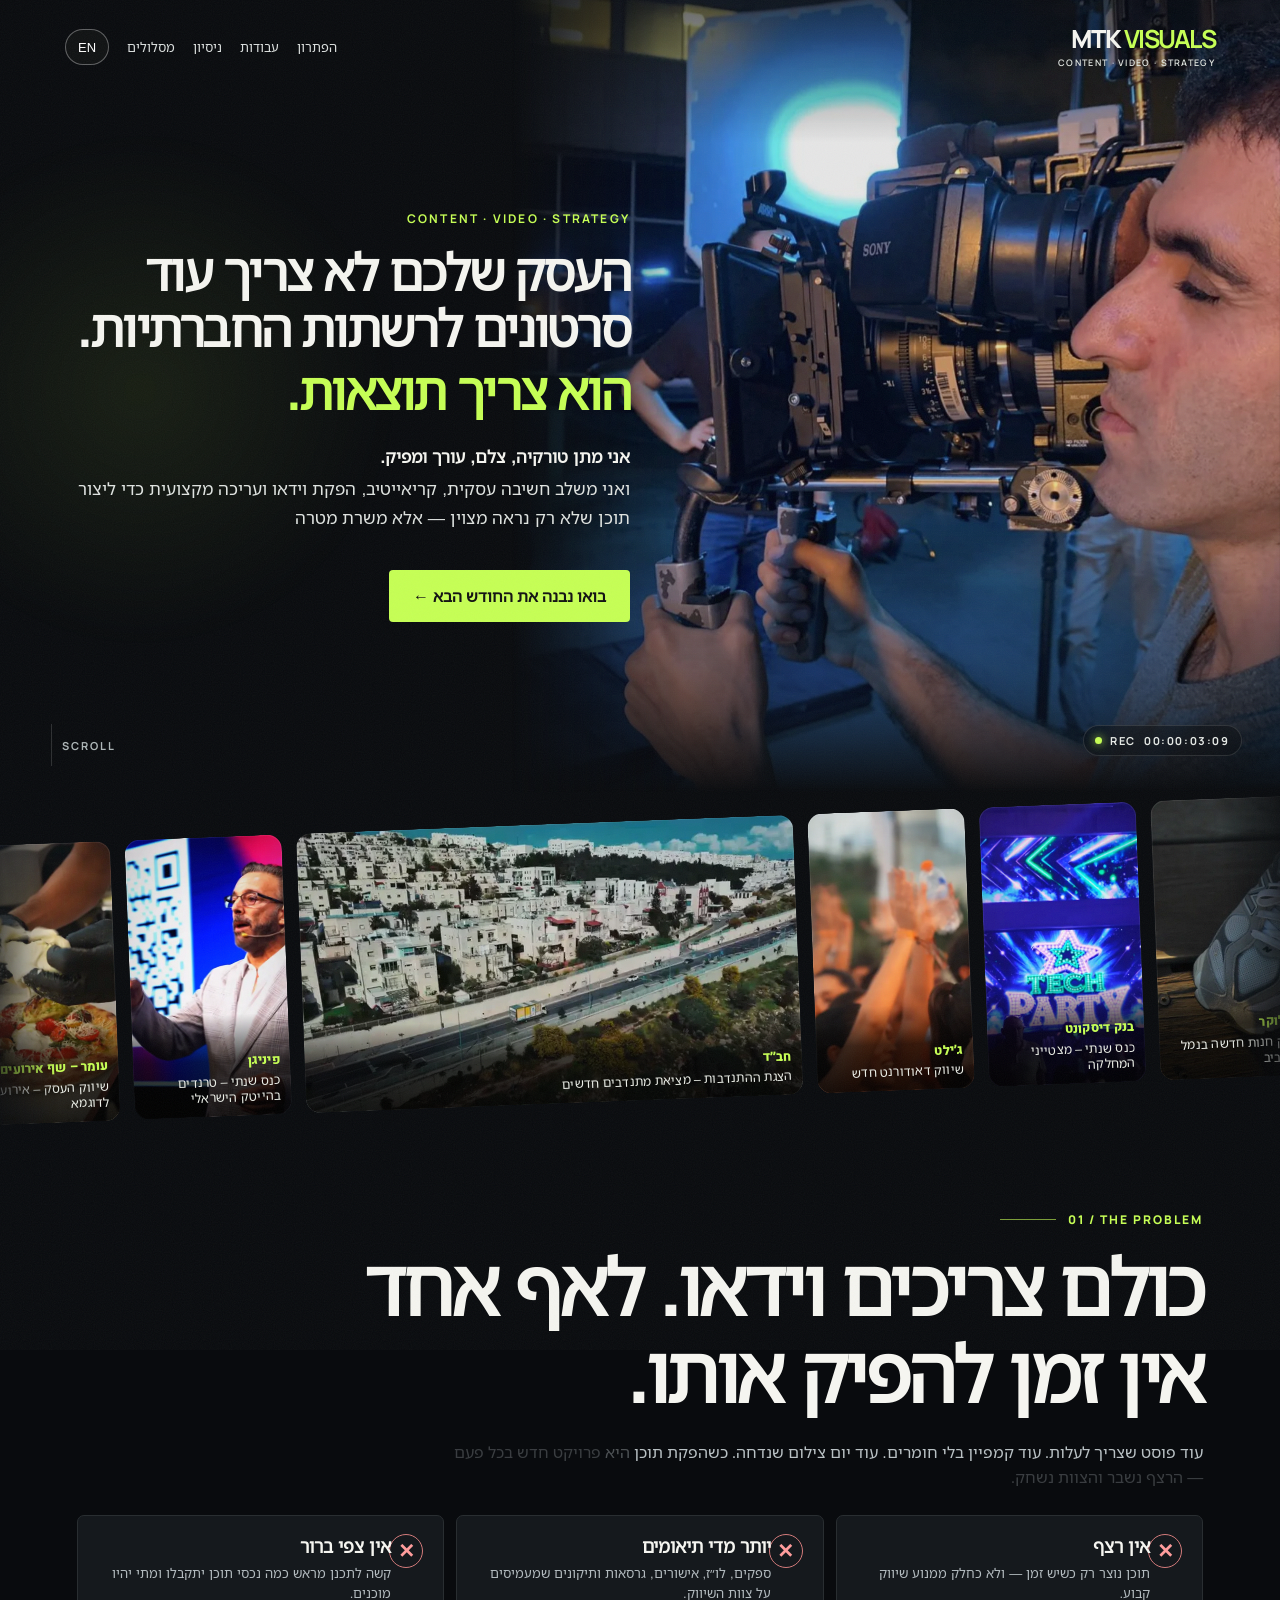
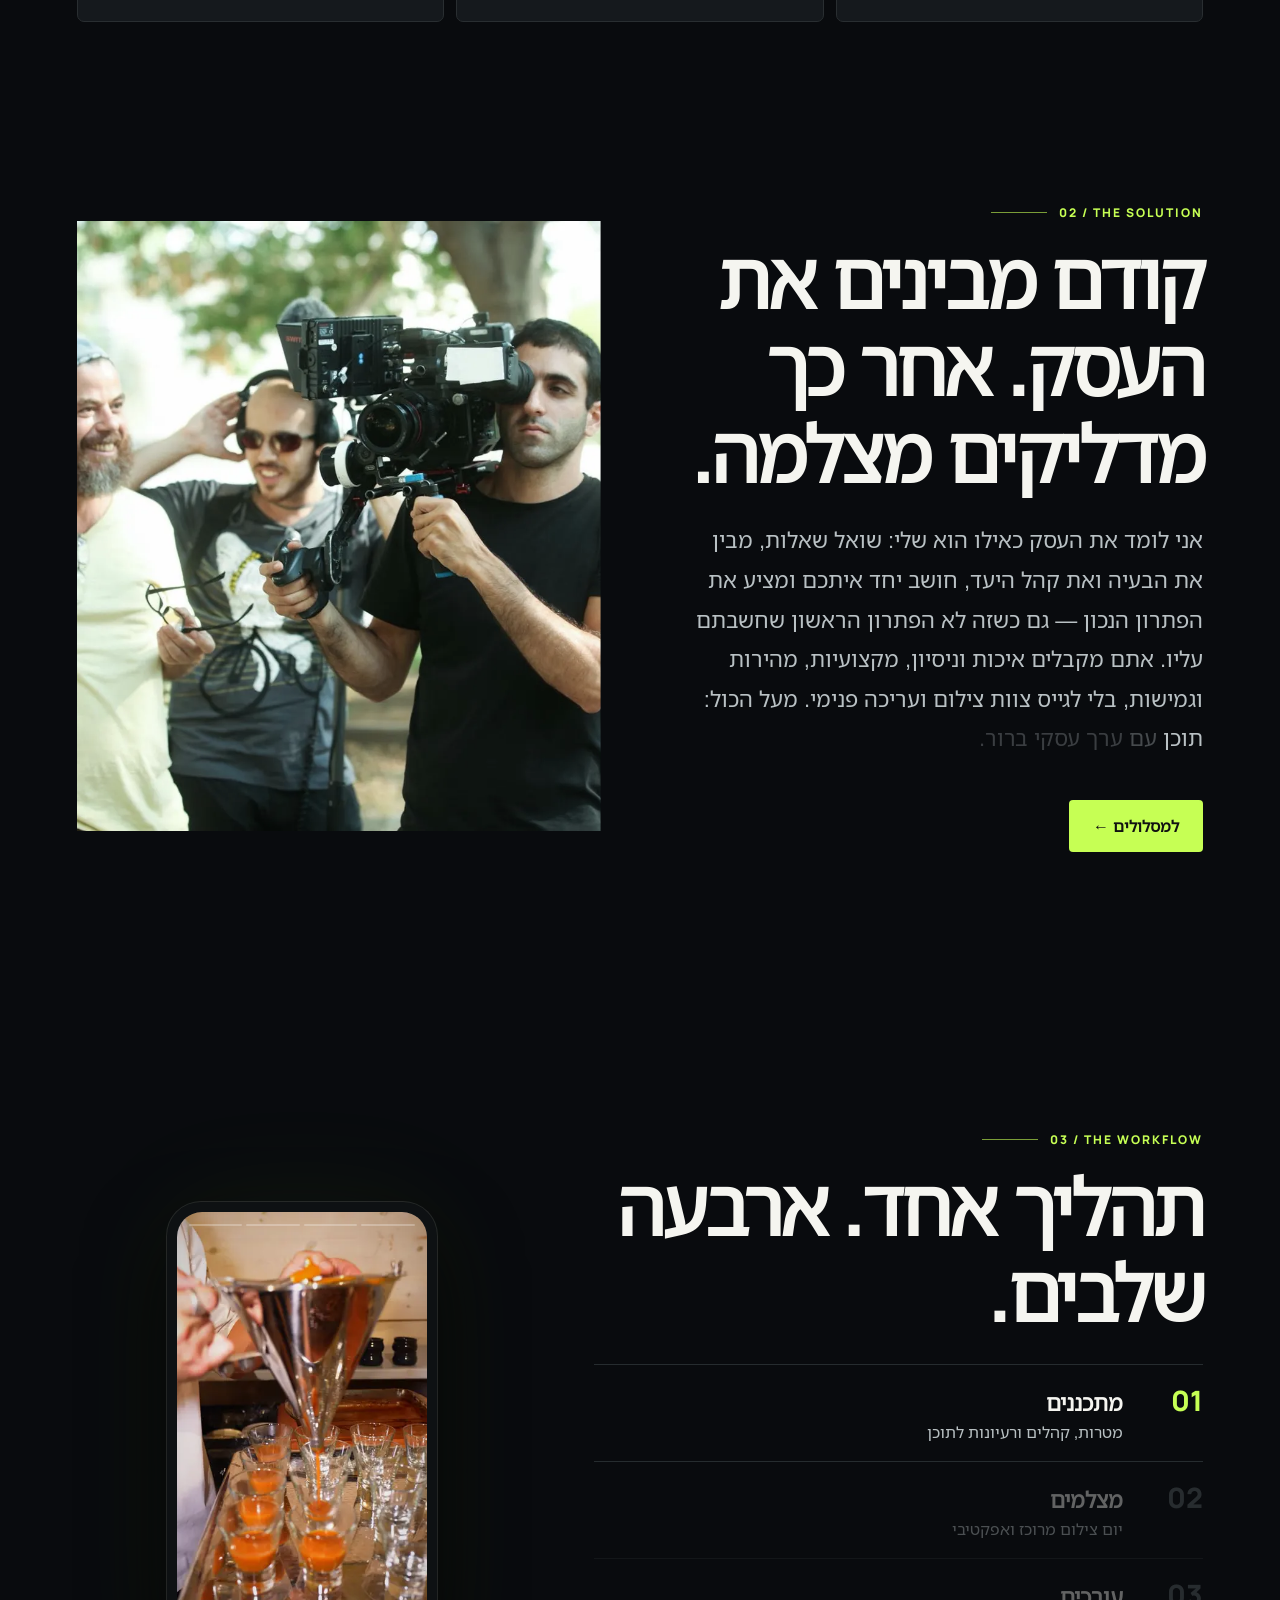
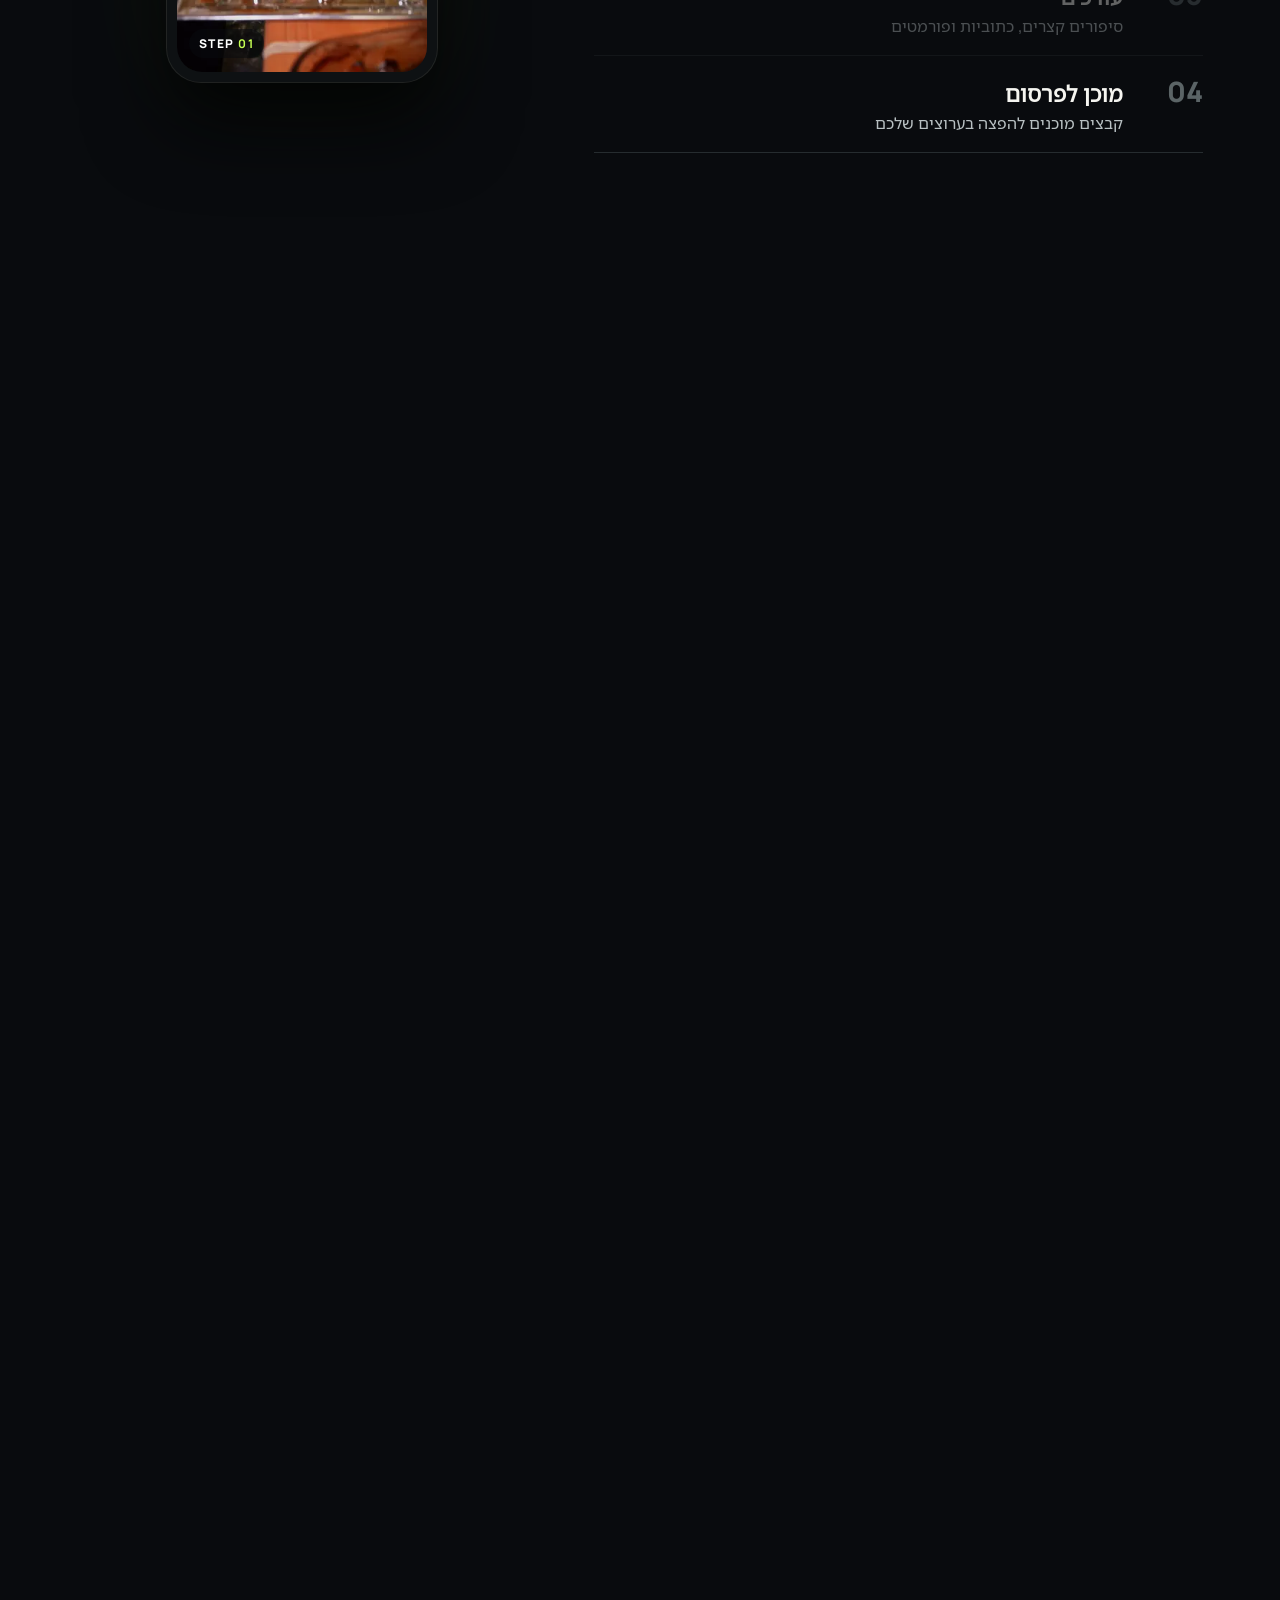
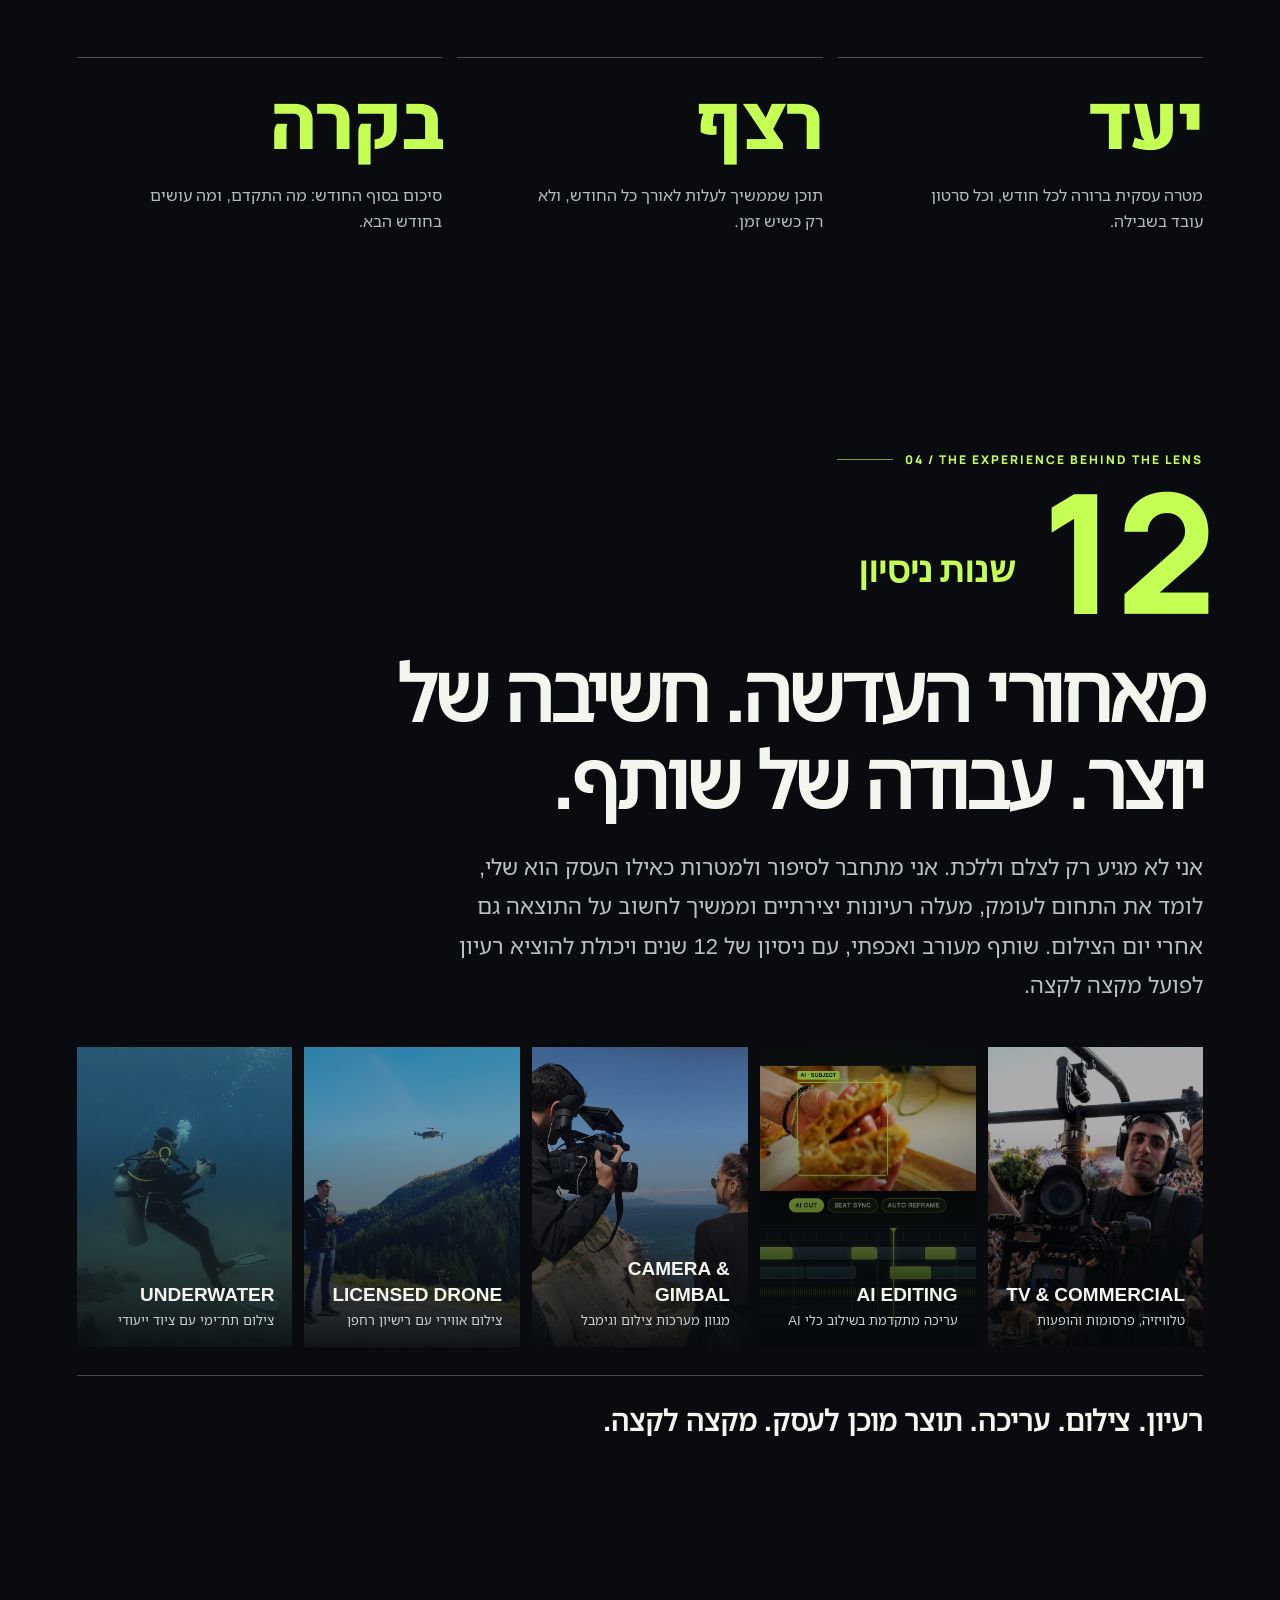
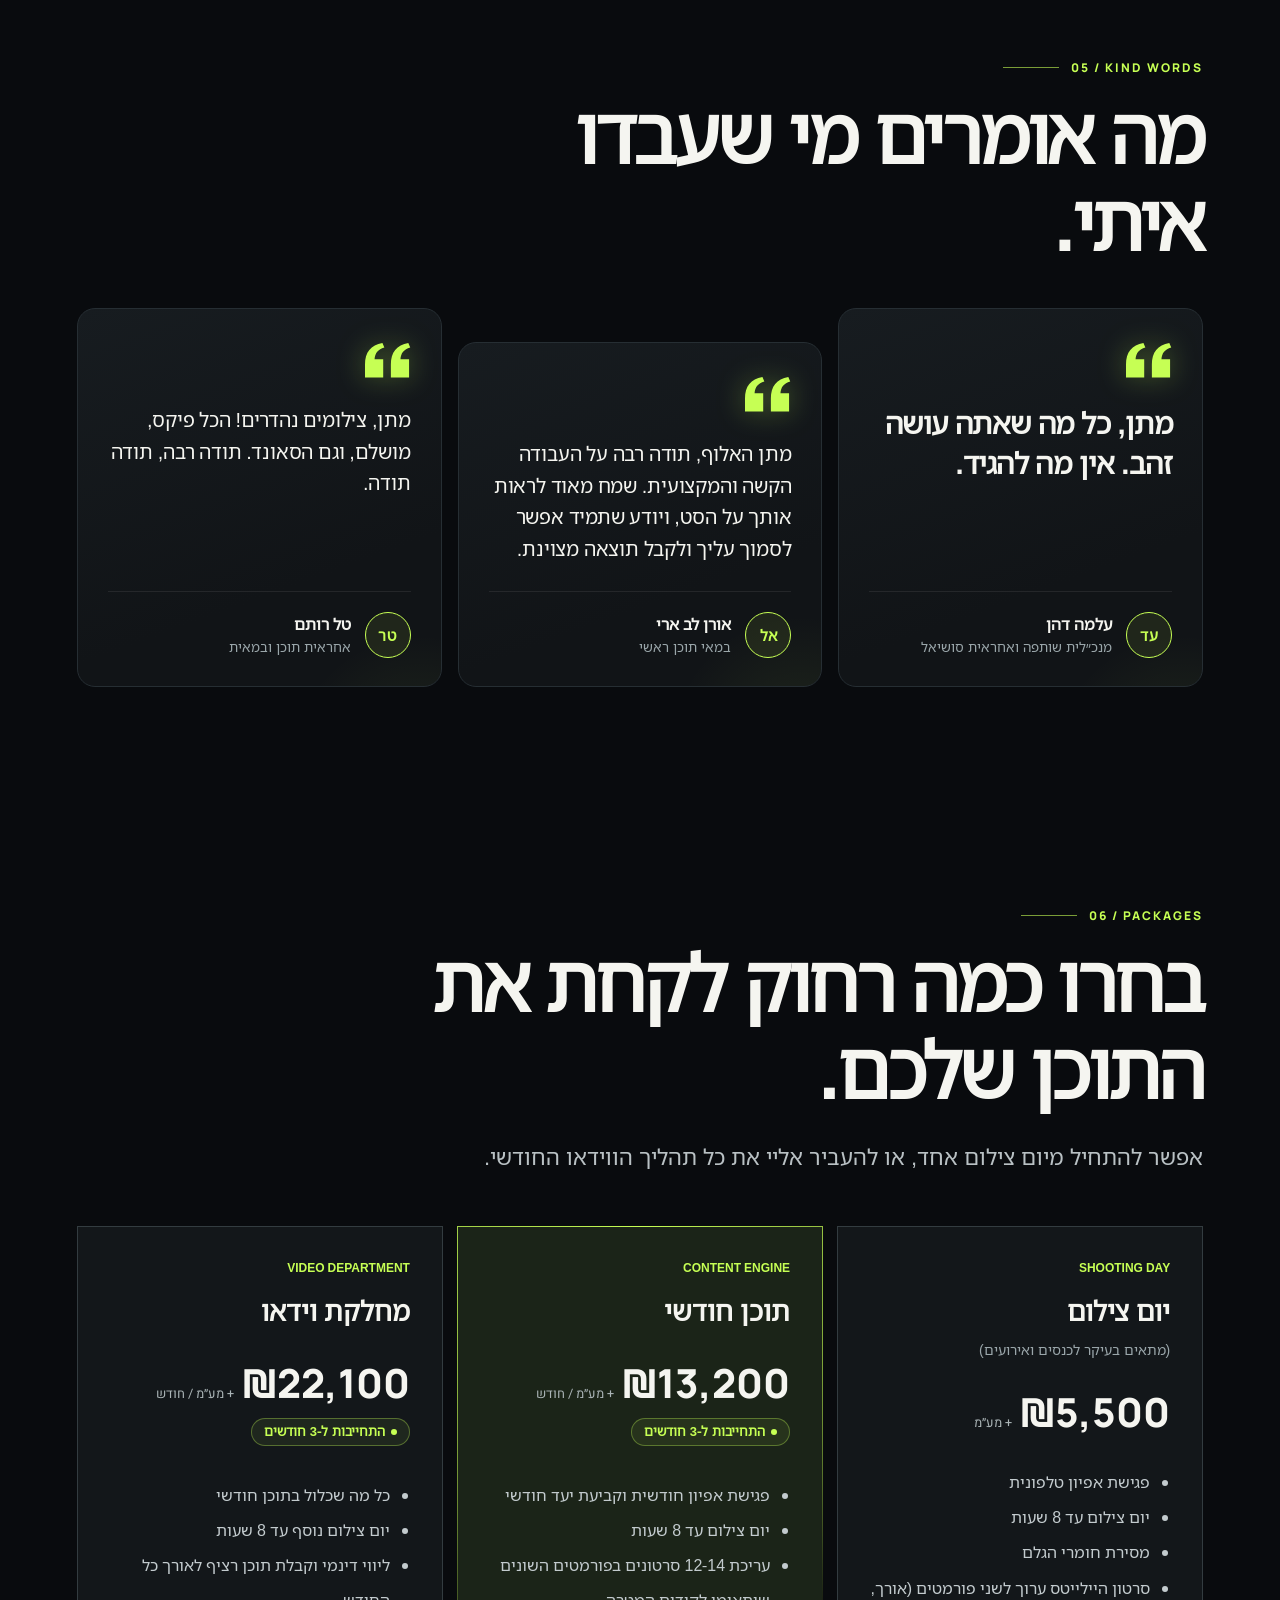
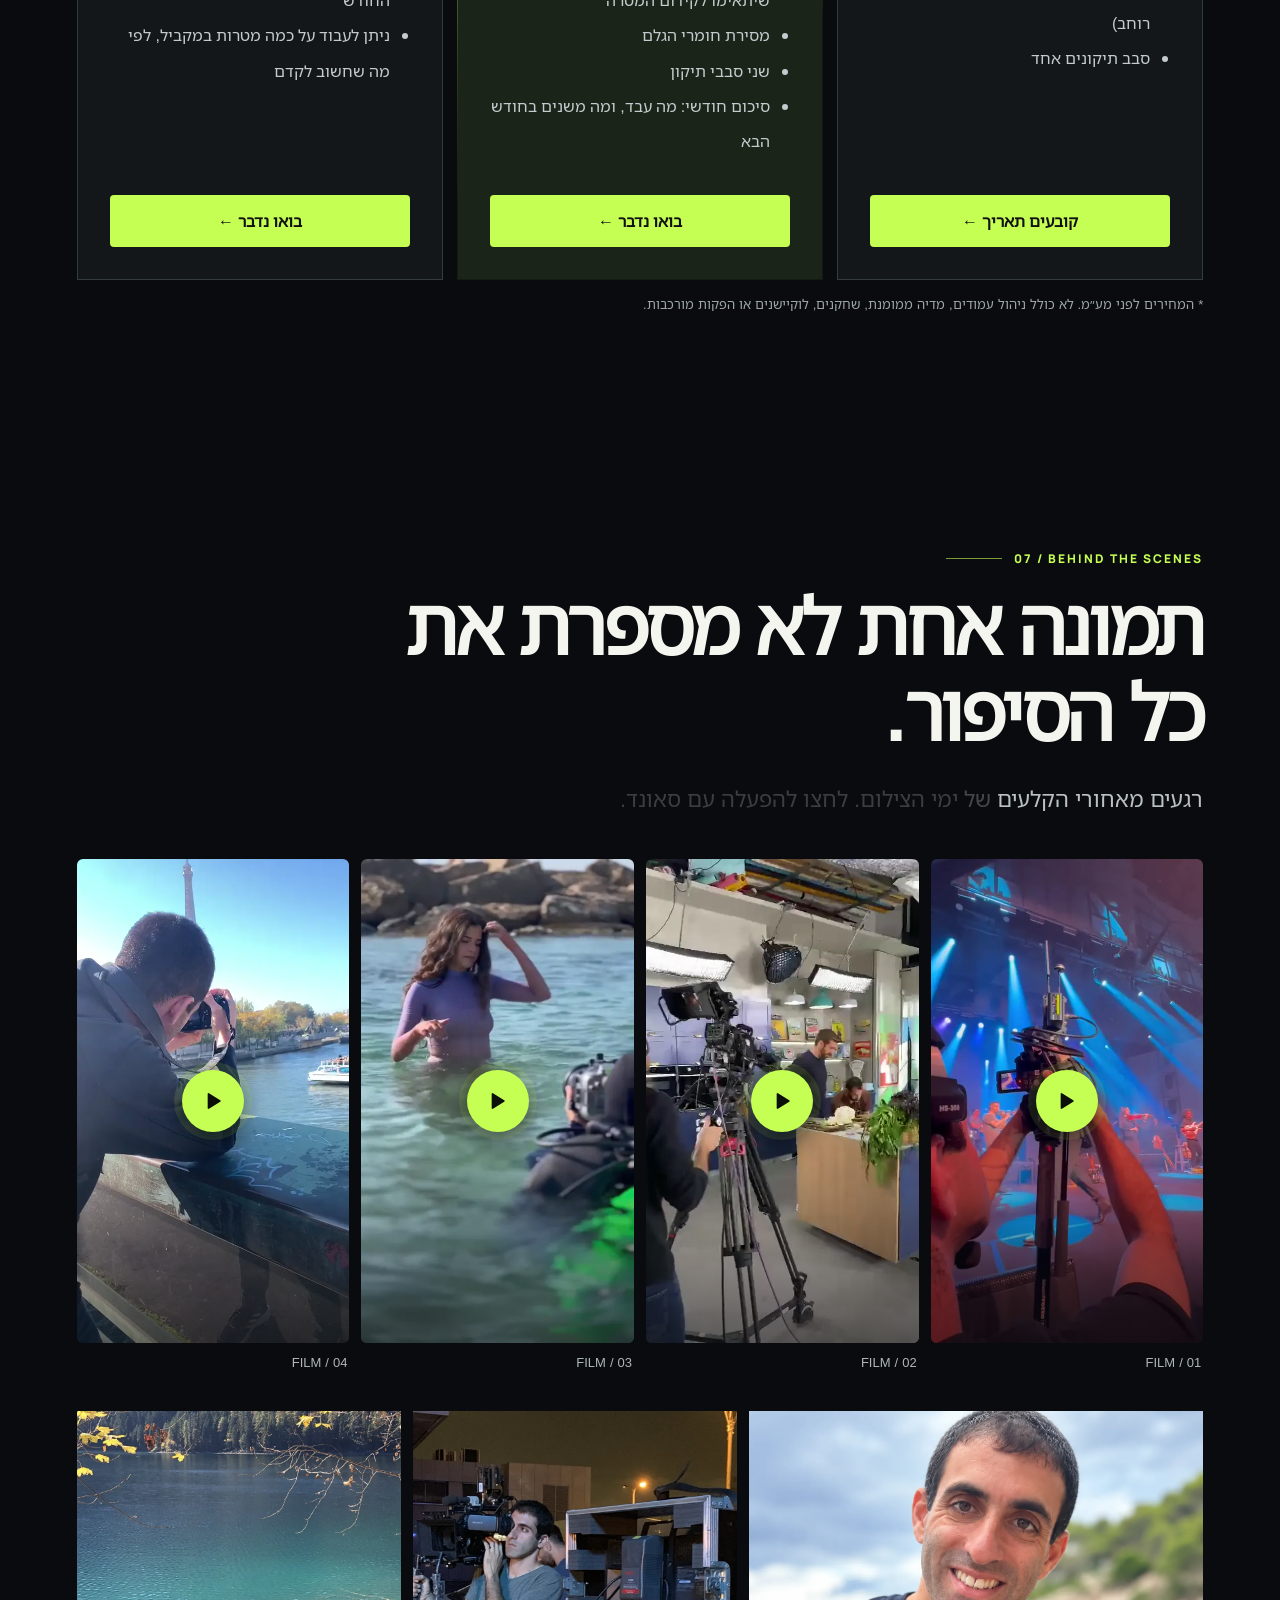
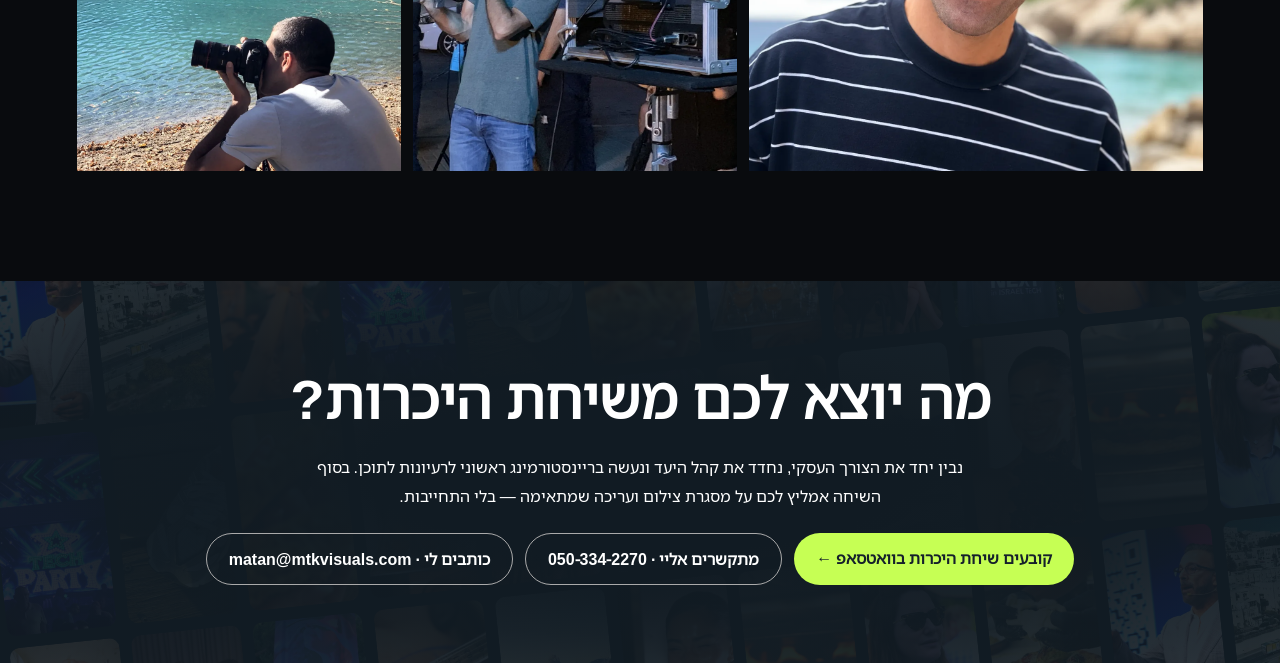
==== commit ad762c09: "Add files via upload" ====
--- a/index.html
+++ b/index.html
@@ -25,6 +25,30 @@
 #problem .lead{font-size:16px;line-height:1.55}
 .hero .hero-photo{position:absolute;inset:0;width:100%;height:100%;object-fit:cover;object-position:center 38%;filter:brightness(.66)}
 @media(max-width:700px){#problem{padding-top:48px;padding-bottom:50px}#problem .grid3{grid-template-columns:repeat(3,minmax(0,1fr));gap:6px;margin-top:20px}#problem .tile{display:block;padding:10px 8px;min-width:0}#problem .tile .num{display:block;font-size:17px;margin-bottom:5px}#problem .tile h3{font-size:13px;line-height:1.25;margin-bottom:4px}#problem .tile p{font-size:10px;line-height:1.4;overflow-wrap:anywhere}#problem .lead{font-size:14px}}
+
+/* ===== v5: river = native horizontal scroller driven by JS ===== */
+#reels .river-row{overflow-x:auto;overflow-y:hidden;scrollbar-width:none;overscroll-behavior-x:contain;-webkit-overflow-scrolling:touch;cursor:grab}
+#reels .river-row::-webkit-scrollbar{display:none}
+#reels .river-row.dragging{cursor:grabbing}
+#reels .river-row.dragging .rc{transition:none}
+.river-track{animation:none!important;transform:none!important}
+.river .rc .play-dot{inset:10px 10px auto auto}
+.rc-cap{position:absolute;left:0;right:0;bottom:0;z-index:1;padding:38px 10px 10px;background:linear-gradient(180deg,#0000,#000000b8 46%,#000000e0);direction:rtl;text-align:right;pointer-events:none;line-height:1.28}
+.rc-cap b{display:block;font:800 12.5px/1.25 Heebo,Manrope,sans-serif;color:var(--accent);margin-bottom:3px}
+.rc-cap span{display:-webkit-box;-webkit-line-clamp:3;-webkit-box-orient:vertical;overflow:hidden;font-size:12px;color:#eef1ea}
+body.en .rc-cap{direction:ltr;text-align:left}
+body.en .rc-cap b{font-family:Manrope,sans-serif}
+.river-nav{position:absolute;top:50%;z-index:4;width:50px;height:50px;margin-top:-25px;border-radius:50%;border:1px solid #c6ff5470;background:#0b0d10d9;color:var(--accent);font:700 28px/1 Manrope,sans-serif;display:grid;place-items:center;padding:0 0 3px;cursor:pointer;opacity:0;transition:opacity .3s,transform .3s,background .25s,color .25s;-webkit-backdrop-filter:blur(6px);backdrop-filter:blur(6px)}
+.river-nav.prev{left:20px}.river-nav.next{right:20px}
+.river:hover .river-nav,.river-nav:focus-visible{opacity:1}
+.river-nav:hover,.river-nav:focus-visible{background:var(--accent);color:#0b1009;transform:scale(1.08)}
+.lb-ctx{display:block;margin-top:8px;font:500 15px/1.45 Heebo,Manrope,sans-serif;letter-spacing:0;text-transform:none;color:#e6ebe2;direction:rtl}
+body.en .lb-ctx{direction:ltr;font-family:Manrope,sans-serif}
+@media (hover:none),(pointer:coarse){ .river-nav{display:none} #reels .river-row{cursor:auto} }
+@media (max-width:800px){ .rc-cap{padding:30px 8px 8px} .rc-cap b{font-size:11.5px} .rc-cap span{font-size:11px;-webkit-line-clamp:4} }
+/* ===== v5: packages minimum-term pill ===== */
+.package .pkg-term{align-self:flex-start;display:inline-flex;align-items:center;gap:6px;margin:-2px 0 16px;padding:5px 12px;border-radius:999px;border:1px solid #c6ff5455;background:#c6ff5412;color:var(--accent);font-size:13px;font-weight:700;line-height:1.2}
+.package .pkg-term:before{content:"";width:6px;height:6px;border-radius:50%;background:var(--accent)}
 </style><script>
 (function(){
   function setLang(lang){
@@ -376,16 +400,16 @@
 .h4b .hero-sub .hero-me{display:block;color:var(--white);font-weight:600;margin-bottom:2px}
 #experience .experience-grid{grid-template-columns:repeat(5,minmax(0,1fr))}
 @media (max-width:1100px){ #experience .experience-grid{grid-template-columns:repeat(3,minmax(0,1fr))} }
-@media (max-width:800px){ #experience .experience-grid{grid-template-columns:repeat(2,minmax(0,1fr))} #experience .experience-card.exp-ai{grid-column:1 / -1} }
+@media (max-width:800px){ #experience .experience-grid{grid-template-columns:repeat(2,minmax(0,1fr))} #experience .experience-card:last-child{grid-column:1 / -1} }
 </style></head><body><header><a class="logo brand-lockup" href="#top">MTK <b>VISUALS</b><span class="logo-tagline">CONTENT · VIDEO · STRATEGY</span></a><nav><a data-en="Solution" data-he="הפתרון" href="#solution">הפתרון</a><a data-en="Work" data-he="עבודות" href="#reels">עבודות</a><a data-en="Experience" data-he="ניסיון" href="#experience">ניסיון</a><a data-en="Packages" data-he="מסלולים" href="#pricing">מסלולים</a><button class="lang" id="switch" onclick="window.mtkToggleLanguage();return false;" type="button">EN</button></nav></header>
 <main><section class="hero h4b" id="top"><div class="hero-media"><img alt="מתן מצלם במצלמת קולנוע בצילום לילה" class="hero-photo" fetchpriority="high" src="assets/img/hero-4b.webp"/><div class="rec" aria-hidden="true"><i></i>REC <span class="tc">00:00:00:00</span></div></div><div class="hero-glow" aria-hidden="true"></div><div class="hero-content"><div class="eyebrow">CONTENT · VIDEO · STRATEGY</div><h1><span class="split-w" data-en="Your business doesn’t need more social media videos." data-he="העסק שלכם לא צריך עוד סרטונים לרשתות החברתיות.">העסק שלכם לא צריך עוד סרטונים לרשתות החברתיות.</span> <span class="hl split-w" data-en="It needs results." data-he="הוא צריך תוצאות.">הוא צריך תוצאות.</span></h1><p class="hero-sub"><span class="hero-me" data-en="I’m Matan Turkia — cinematographer, editor and producer." data-he="אני מתן טורקיה, צלם, עורך ומפיק.">אני מתן טורקיה, צלם, עורך ומפיק.</span> <span data-en="I combine business thinking, creative, video production and professional editing to create content that doesn’t just look great — it serves a goal." data-he="ואני משלב חשיבה עסקית, קריאייטיב, הפקת וידאו ועריכה מקצועית כדי ליצור תוכן שלא רק נראה מצוין — אלא משרת מטרה">ואני משלב חשיבה עסקית, קריאייטיב, הפקת וידאו ועריכה מקצועית כדי ליצור תוכן שלא רק נראה מצוין — אלא משרת מטרה</span></p><a class="cta" data-en="Build your next content month →" data-he="בואו נבנה את החודש הבא ←" href="https://wa.me/972503342270?text=היי%20מתן%2C%20אשמח%20לקבוע%20שיחת%20היכרות">בואו נבנה את החודש הבא ←</a></div><a class="scroll-cue" href="#reels" aria-label="גלילה לסרטונים"><span></span>SCROLL</a></section>
-<section class="river" id="reels" aria-label="דוגמאות"><div class="river-tilt"><div class="river-row" style="--dur:118s"><div class="river-track"><button class="rc" type="button" data-open="alma-01" data-slug="alma-01" data-full="assets/reels/alma-01.mp4" data-poster="assets/reels/alma-01.webp" data-ar="0.5625" style="--ar:0.5625" aria-label="צפייה בסרטון עם סאונד"><video class="pv" muted playsinline loop preload="none" poster="assets/reels/alma-01.webp" data-src="assets/reels/p/alma-01.mp4" data-slug="alma-01"></video><span class="play-dot"></span></button><button class="rc" type="button" data-open="finnegan-07" data-slug="finnegan-07" data-full="assets/reels/finnegan-07.mp4" data-poster="assets/reels/finnegan-07.webp" data-ar="0.5625" style="--ar:0.5625" aria-label="צפייה בסרטון עם סאונד"><video class="pv" muted playsinline loop preload="none" poster="assets/reels/finnegan-07.webp" data-src="assets/reels/p/finnegan-07.mp4" data-slug="finnegan-07"></video><span class="play-dot"></span></button><button class="rc" type="button" data-open="x-charity" data-slug="x-charity" data-full="assets/reels/x-charity.mp4" data-poster="assets/reels/x-charity.webp" data-ar="1.7778" style="--ar:1.7778" aria-label="צפייה בסרטון עם סאונד"><video class="pv" muted playsinline loop preload="none" poster="assets/reels/x-charity.webp" data-src="assets/reels/p/x-charity.mp4" data-slug="x-charity"></video><span class="play-dot"></span></button><button class="rc" type="button" data-open="singles-v" data-slug="singles-v" data-full="assets/reels/singles-v.mp4" data-poster="assets/reels/singles-v.webp" data-ar="0.5625" style="--ar:0.5625" aria-label="צפייה בסרטון עם סאונד"><video class="pv" muted playsinline loop preload="none" poster="assets/reels/singles-v.webp" data-src="assets/reels/p/singles-v.mp4" data-slug="singles-v"></video><span class="play-dot"></span></button><button class="rc" type="button" data-open="discount-05" data-slug="discount-05" data-full="assets/reels/discount-05.mp4" data-poster="assets/reels/discount-05.webp" data-ar="0.5625" style="--ar:0.5625" aria-label="צפייה בסרטון עם סאונד"><video class="pv" muted playsinline loop preload="none" poster="assets/reels/discount-05.webp" data-src="assets/reels/p/discount-05.mp4" data-slug="discount-05"></video><span class="play-dot"></span></button><button class="rc" type="button" data-open="footlocker-v" data-slug="footlocker-v" data-full="assets/reels/footlocker-v.mp4" data-poster="assets/reels/footlocker-v.webp" data-ar="0.5625" style="--ar:0.5625" aria-label="צפייה בסרטון עם סאונד"><video class="pv" muted playsinline loop preload="none" poster="assets/reels/footlocker-v.webp" data-src="assets/reels/p/footlocker-v.mp4" data-slug="footlocker-v"></video><span class="play-dot"></span></button><button class="rc" type="button" data-open="tnuva-l" data-slug="tnuva-l" data-full="assets/reels/tnuva-l.mp4" data-poster="assets/reels/tnuva-l.webp" data-ar="1.7778" style="--ar:1.7778" aria-label="צפייה בסרטון עם סאונד"><video class="pv" muted playsinline loop preload="none" poster="assets/reels/tnuva-l.webp" data-src="assets/reels/p/tnuva-l.mp4" data-slug="tnuva-l"></video><span class="play-dot"></span></button><button class="rc" type="button" data-open="royoren-04" data-slug="royoren-04" data-full="assets/reels/royoren-04.mp4" data-poster="assets/reels/royoren-04.webp" data-ar="0.5625" style="--ar:0.5625" aria-label="צפייה בסרטון עם סאונד"><video class="pv" muted playsinline loop preload="none" poster="assets/reels/royoren-04.webp" data-src="assets/reels/p/royoren-04.mp4" data-slug="royoren-04"></video><span class="play-dot"></span></button><button class="rc" type="button" data-open="wedding-v" data-slug="wedding-v" data-full="assets/reels/wedding-v.mp4" data-poster="assets/reels/wedding-v.webp" data-ar="0.5625" style="--ar:0.5625" aria-label="צפייה בסרטון עם סאונד"><video class="pv" muted playsinline loop preload="none" poster="assets/reels/wedding-v.webp" data-src="assets/reels/p/wedding-v.mp4" data-slug="wedding-v"></video><span class="play-dot"></span></button><button class="rc" type="button" data-open="x-interviews" data-slug="x-interviews" data-full="assets/reels/x-interviews.mp4" data-poster="assets/reels/x-interviews.webp" data-ar="0.5625" style="--ar:0.5625" aria-label="צפייה בסרטון עם סאונד"><video class="pv" muted playsinline loop preload="none" poster="assets/reels/x-interviews.webp" data-src="assets/reels/p/x-interviews.mp4" data-slug="x-interviews"></video><span class="play-dot"></span></button><button class="rc" type="button" data-open="clinic-v" data-slug="clinic-v" data-full="assets/reels/clinic-v.mp4" data-poster="assets/reels/clinic-v.webp" data-ar="0.5625" style="--ar:0.5625" aria-label="צפייה בסרטון עם סאונד"><video class="pv" muted playsinline loop preload="none" poster="assets/reels/clinic-v.webp" data-src="assets/reels/p/clinic-v.mp4" data-slug="clinic-v"></video><span class="play-dot"></span></button><button class="rc" type="button" data-open="surf-l" data-slug="surf-l" data-full="assets/reels/surf-l.mp4" data-poster="assets/reels/surf-l.webp" data-ar="1.7778" style="--ar:1.7778" aria-label="צפייה בסרטון עם סאונד"><video class="pv" muted playsinline loop preload="none" poster="assets/reels/surf-l.webp" data-src="assets/reels/p/surf-l.mp4" data-slug="surf-l"></video><span class="play-dot"></span></button><button class="rc" type="button" data-open="sgallery-v" data-slug="sgallery-v" data-full="assets/reels/sgallery-v.mp4" data-poster="assets/reels/sgallery-v.webp" data-ar="0.5625" style="--ar:0.5625" aria-label="צפייה בסרטון עם סאונד"><video class="pv" muted playsinline loop preload="none" poster="assets/reels/sgallery-v.webp" data-src="assets/reels/p/sgallery-v.mp4" data-slug="sgallery-v"></video><span class="play-dot"></span></button><button class="rc" type="button" data-open="alma-05" data-slug="alma-05" data-full="assets/reels/alma-05.mp4" data-poster="assets/reels/alma-05.webp" data-ar="0.5625" style="--ar:0.5625" aria-label="צפייה בסרטון עם סאונד"><video class="pv" muted playsinline loop preload="none" poster="assets/reels/alma-05.webp" data-src="assets/reels/p/alma-05.mp4" data-slug="alma-05"></video><span class="play-dot"></span></button><button class="rc" type="button" data-open="finnegan-06" data-slug="finnegan-06" data-full="assets/reels/finnegan-06.mp4" data-poster="assets/reels/finnegan-06.webp" data-ar="0.5625" style="--ar:0.5625" aria-label="צפייה בסרטון עם סאונד"><video class="pv" muted playsinline loop preload="none" poster="assets/reels/finnegan-06.webp" data-src="assets/reels/p/finnegan-06.mp4" data-slug="finnegan-06"></video><span class="play-dot"></span></button><button class="rc" type="button" data-open="alma-01" data-slug="alma-01" data-full="assets/reels/alma-01.mp4" data-poster="assets/reels/alma-01.webp" data-ar="0.5625" style="--ar:0.5625" aria-label="צפייה בסרטון עם סאונד" aria-hidden="true" tabindex="-1"><video class="pv" muted playsinline loop preload="none" poster="assets/reels/alma-01.webp" data-src="assets/reels/p/alma-01.mp4" data-slug="alma-01"></video><span class="play-dot"></span></button><button class="rc" type="button" data-open="finnegan-07" data-slug="finnegan-07" data-full="assets/reels/finnegan-07.mp4" data-poster="assets/reels/finnegan-07.webp" data-ar="0.5625" style="--ar:0.5625" aria-label="צפייה בסרטון עם סאונד" aria-hidden="true" tabindex="-1"><video class="pv" muted playsinline loop preload="none" poster="assets/reels/finnegan-07.webp" data-src="assets/reels/p/finnegan-07.mp4" data-slug="finnegan-07"></video><span class="play-dot"></span></button><button class="rc" type="button" data-open="x-charity" data-slug="x-charity" data-full="assets/reels/x-charity.mp4" data-poster="assets/reels/x-charity.webp" data-ar="1.7778" style="--ar:1.7778" aria-label="צפייה בסרטון עם סאונד" aria-hidden="true" tabindex="-1"><video class="pv" muted playsinline loop preload="none" poster="assets/reels/x-charity.webp" data-src="assets/reels/p/x-charity.mp4" data-slug="x-charity"></video><span class="play-dot"></span></button><button class="rc" type="button" data-open="singles-v" data-slug="singles-v" data-full="assets/reels/singles-v.mp4" data-poster="assets/reels/singles-v.webp" data-ar="0.5625" style="--ar:0.5625" aria-label="צפייה בסרטון עם סאונד" aria-hidden="true" tabindex="-1"><video class="pv" muted playsinline loop preload="none" poster="assets/reels/singles-v.webp" data-src="assets/reels/p/singles-v.mp4" data-slug="singles-v"></video><span class="play-dot"></span></button><button class="rc" type="button" data-open="discount-05" data-slug="discount-05" data-full="assets/reels/discount-05.mp4" data-poster="assets/reels/discount-05.webp" data-ar="0.5625" style="--ar:0.5625" aria-label="צפייה בסרטון עם סאונד" aria-hidden="true" tabindex="-1"><video class="pv" muted playsinline loop preload="none" poster="assets/reels/discount-05.webp" data-src="assets/reels/p/discount-05.mp4" data-slug="discount-05"></video><span class="play-dot"></span></button><button class="rc" type="button" data-open="footlocker-v" data-slug="footlocker-v" data-full="assets/reels/footlocker-v.mp4" data-poster="assets/reels/footlocker-v.webp" data-ar="0.5625" style="--ar:0.5625" aria-label="צפייה בסרטון עם סאונד" aria-hidden="true" tabindex="-1"><video class="pv" muted playsinline loop preload="none" poster="assets/reels/footlocker-v.webp" data-src="assets/reels/p/footlocker-v.mp4" data-slug="footlocker-v"></video><span class="play-dot"></span></button><button class="rc" type="button" data-open="tnuva-l" data-slug="tnuva-l" data-full="assets/reels/tnuva-l.mp4" data-poster="assets/reels/tnuva-l.webp" data-ar="1.7778" style="--ar:1.7778" aria-label="צפייה בסרטון עם סאונד" aria-hidden="true" tabindex="-1"><video class="pv" muted playsinline loop preload="none" poster="assets/reels/tnuva-l.webp" data-src="assets/reels/p/tnuva-l.mp4" data-slug="tnuva-l"></video><span class="play-dot"></span></button><button class="rc" type="button" data-open="royoren-04" data-slug="royoren-04" data-full="assets/reels/royoren-04.mp4" data-poster="assets/reels/royoren-04.webp" data-ar="0.5625" style="--ar:0.5625" aria-label="צפייה בסרטון עם סאונד" aria-hidden="true" tabindex="-1"><video class="pv" muted playsinline loop preload="none" poster="assets/reels/royoren-04.webp" data-src="assets/reels/p/royoren-04.mp4" data-slug="royoren-04"></video><span class="play-dot"></span></button><button class="rc" type="button" data-open="wedding-v" data-slug="wedding-v" data-full="assets/reels/wedding-v.mp4" data-poster="assets/reels/wedding-v.webp" data-ar="0.5625" style="--ar:0.5625" aria-label="צפייה בסרטון עם סאונד" aria-hidden="true" tabindex="-1"><video class="pv" muted playsinline loop preload="none" poster="assets/reels/wedding-v.webp" data-src="assets/reels/p/wedding-v.mp4" data-slug="wedding-v"></video><span class="play-dot"></span></button><button class="rc" type="button" data-open="x-interviews" data-slug="x-interviews" data-full="assets/reels/x-interviews.mp4" data-poster="assets/reels/x-interviews.webp" data-ar="0.5625" style="--ar:0.5625" aria-label="צפייה בסרטון עם סאונד" aria-hidden="true" tabindex="-1"><video class="pv" muted playsinline loop preload="none" poster="assets/reels/x-interviews.webp" data-src="assets/reels/p/x-interviews.mp4" data-slug="x-interviews"></video><span class="play-dot"></span></button><button class="rc" type="button" data-open="clinic-v" data-slug="clinic-v" data-full="assets/reels/clinic-v.mp4" data-poster="assets/reels/clinic-v.webp" data-ar="0.5625" style="--ar:0.5625" aria-label="צפייה בסרטון עם סאונד" aria-hidden="true" tabindex="-1"><video class="pv" muted playsinline loop preload="none" poster="assets/reels/clinic-v.webp" data-src="assets/reels/p/clinic-v.mp4" data-slug="clinic-v"></video><span class="play-dot"></span></button><button class="rc" type="button" data-open="surf-l" data-slug="surf-l" data-full="assets/reels/surf-l.mp4" data-poster="assets/reels/surf-l.webp" data-ar="1.7778" style="--ar:1.7778" aria-label="צפייה בסרטון עם סאונד" aria-hidden="true" tabindex="-1"><video class="pv" muted playsinline loop preload="none" poster="assets/reels/surf-l.webp" data-src="assets/reels/p/surf-l.mp4" data-slug="surf-l"></video><span class="play-dot"></span></button><button class="rc" type="button" data-open="sgallery-v" data-slug="sgallery-v" data-full="assets/reels/sgallery-v.mp4" data-poster="assets/reels/sgallery-v.webp" data-ar="0.5625" style="--ar:0.5625" aria-label="צפייה בסרטון עם סאונד" aria-hidden="true" tabindex="-1"><video class="pv" muted playsinline loop preload="none" poster="assets/reels/sgallery-v.webp" data-src="assets/reels/p/sgallery-v.mp4" data-slug="sgallery-v"></video><span class="play-dot"></span></button><button class="rc" type="button" data-open="alma-05" data-slug="alma-05" data-full="assets/reels/alma-05.mp4" data-poster="assets/reels/alma-05.webp" data-ar="0.5625" style="--ar:0.5625" aria-label="צפייה בסרטון עם סאונד" aria-hidden="true" tabindex="-1"><video class="pv" muted playsinline loop preload="none" poster="assets/reels/alma-05.webp" data-src="assets/reels/p/alma-05.mp4" data-slug="alma-05"></video><span class="play-dot"></span></button><button class="rc" type="button" data-open="finnegan-06" data-slug="finnegan-06" data-full="assets/reels/finnegan-06.mp4" data-poster="assets/reels/finnegan-06.webp" data-ar="0.5625" style="--ar:0.5625" aria-label="צפייה בסרטון עם סאונד" aria-hidden="true" tabindex="-1"><video class="pv" muted playsinline loop preload="none" poster="assets/reels/finnegan-06.webp" data-src="assets/reels/p/finnegan-06.mp4" data-slug="finnegan-06"></video><span class="play-dot"></span></button></div></div></div></section>
+<section class="river" id="reels" aria-label="דוגמאות"><button class="river-nav prev" type="button" aria-label="לסרטונים הקודמים">‹</button><button class="river-nav next" type="button" aria-label="לסרטונים הבאים">›</button><div class="river-tilt"><div class="river-row" style="--dur:118s"><div class="river-track"><button class="rc" type="button" data-open="alma-01" data-slug="alma-01" data-full="assets/reels/alma-01.mp4" data-poster="assets/reels/alma-01.webp" data-ar="0.5625" style="--ar:0.5625" aria-label="צפייה בסרטון עם סאונד"><video class="pv" muted playsinline loop preload="none" poster="assets/reels/alma-01.webp" data-src="assets/reels/p/alma-01.mp4" data-slug="alma-01"></video><span class="play-dot"></span><span class="rc-cap"><b data-he="עומר – שף אירועים" data-en="Omer – Event Chef">עומר – שף אירועים</b><span data-he="שיווק העסק – אירוע לדוגמא" data-en="Business marketing – a sample event">שיווק העסק – אירוע לדוגמא</span></span></button><button class="rc" type="button" data-open="finnegan-07" data-slug="finnegan-07" data-full="assets/reels/finnegan-07.mp4" data-poster="assets/reels/finnegan-07.webp" data-ar="0.5625" style="--ar:0.5625" aria-label="צפייה בסרטון עם סאונד"><video class="pv" muted playsinline loop preload="none" poster="assets/reels/finnegan-07.webp" data-src="assets/reels/p/finnegan-07.mp4" data-slug="finnegan-07"></video><span class="play-dot"></span><span class="rc-cap"><b data-he="פיניגן" data-en="Finnegan">פיניגן</b><span data-he="כנס שנתי – טרנדים בהייטק הישראלי" data-en="Annual conference – trends in Israeli tech">כנס שנתי – טרנדים בהייטק הישראלי</span></span></button><button class="rc" type="button" data-open="x-charity" data-slug="x-charity" data-full="assets/reels/x-charity.mp4" data-poster="assets/reels/x-charity.webp" data-ar="1.7778" style="--ar:1.7778" aria-label="צפייה בסרטון עם סאונד"><video class="pv" muted playsinline loop preload="none" poster="assets/reels/x-charity.webp" data-src="assets/reels/p/x-charity.mp4" data-slug="x-charity"></video><span class="play-dot"></span><span class="rc-cap"><b data-he="חב״ד" data-en="Chabad">חב״ד</b><span data-he="הצגת ההתנדבות – מציאת מתנדבים חדשים" data-en="Showcasing volunteering – recruiting new volunteers">הצגת ההתנדבות – מציאת מתנדבים חדשים</span></span></button><button class="rc" type="button" data-open="singles-v" data-slug="singles-v" data-full="assets/reels/singles-v.mp4" data-poster="assets/reels/singles-v.webp" data-ar="0.5625" style="--ar:0.5625" aria-label="צפייה בסרטון עם סאונד"><video class="pv" muted playsinline loop preload="none" poster="assets/reels/singles-v.webp" data-src="assets/reels/p/singles-v.mp4" data-slug="singles-v"></video><span class="play-dot"></span><span class="rc-cap"><b data-he="ג׳ילט" data-en="Gillette">ג׳ילט</b><span data-he="שיווק דאודורנט חדש" data-en="Launching a new deodorant">שיווק דאודורנט חדש</span></span></button><button class="rc" type="button" data-open="discount-05" data-slug="discount-05" data-full="assets/reels/discount-05.mp4" data-poster="assets/reels/discount-05.webp" data-ar="0.5625" style="--ar:0.5625" aria-label="צפייה בסרטון עם סאונד"><video class="pv" muted playsinline loop preload="none" poster="assets/reels/discount-05.webp" data-src="assets/reels/p/discount-05.mp4" data-slug="discount-05"></video><span class="play-dot"></span><span class="rc-cap"><b data-he="בנק דיסקונט" data-en="Discount Bank">בנק דיסקונט</b><span data-he="כנס שנתי – מצטייני המחלקה" data-en="Annual conference – the department’s top performers">כנס שנתי – מצטייני המחלקה</span></span></button><button class="rc" type="button" data-open="footlocker-v" data-slug="footlocker-v" data-full="assets/reels/footlocker-v.mp4" data-poster="assets/reels/footlocker-v.webp" data-ar="0.5625" style="--ar:0.5625" aria-label="צפייה בסרטון עם סאונד"><video class="pv" muted playsinline loop preload="none" poster="assets/reels/footlocker-v.webp" data-src="assets/reels/p/footlocker-v.mp4" data-slug="footlocker-v"></video><span class="play-dot"></span><span class="rc-cap"><b data-he="פוטלוקר" data-en="Foot Locker">פוטלוקר</b><span data-he="שיווק חנות חדשה בנמל תל אביב" data-en="Promoting a new store at Tel Aviv Port">שיווק חנות חדשה בנמל תל אביב</span></span></button><button class="rc" type="button" data-open="tnuva-l" data-slug="tnuva-l" data-full="assets/reels/tnuva-l.mp4" data-poster="assets/reels/tnuva-l.webp" data-ar="1.7778" style="--ar:1.7778" aria-label="צפייה בסרטון עם סאונד"><video class="pv" muted playsinline loop preload="none" poster="assets/reels/tnuva-l.webp" data-src="assets/reels/p/tnuva-l.mp4" data-slug="tnuva-l"></video><span class="play-dot"></span><span class="rc-cap"><b data-he="בלוגרית אוכל" data-en="Food blogger">בלוגרית אוכל</b><span data-he="פרסום מתכונים" data-en="Promoting recipes">פרסום מתכונים</span></span></button><button class="rc" type="button" data-open="royoren-04" data-slug="royoren-04" data-full="assets/reels/royoren-04.mp4" data-poster="assets/reels/royoren-04.webp" data-ar="0.5625" style="--ar:0.5625" aria-label="צפייה בסרטון עם סאונד"><video class="pv" muted playsinline loop preload="none" poster="assets/reels/royoren-04.webp" data-src="assets/reels/p/royoren-04.mp4" data-slug="royoren-04"></video><span class="play-dot"></span><span class="rc-cap"><b data-he="רוי אורן – שף פרטי" data-en="Roy Oren – Private Chef">רוי אורן – שף פרטי</b><span data-he="שיווק העסק – אירוע לדוגמא" data-en="Business marketing – a sample event">שיווק העסק – אירוע לדוגמא</span></span></button><button class="rc" type="button" data-open="wedding-v" data-slug="wedding-v" data-full="assets/reels/wedding-v.mp4" data-poster="assets/reels/wedding-v.webp" data-ar="0.5625" style="--ar:0.5625" aria-label="צפייה בסרטון עם סאונד"><video class="pv" muted playsinline loop preload="none" poster="assets/reels/wedding-v.webp" data-src="assets/reels/p/wedding-v.mp4" data-slug="wedding-v"></video><span class="play-dot"></span><span class="rc-cap"><b data-he="גיא פינס" data-en="Guy Pines">גיא פינס</b><span data-he="אירוע סיכום ״חתונה ממבט ראשון״" data-en="“Married at First Sight” wrap-up event">אירוע סיכום ״חתונה ממבט ראשון״</span></span></button><button class="rc" type="button" data-open="x-interviews" data-slug="x-interviews" data-full="assets/reels/x-interviews.mp4" data-poster="assets/reels/x-interviews.webp" data-ar="0.5625" style="--ar:0.5625" aria-label="צפייה בסרטון עם סאונד"><video class="pv" muted playsinline loop preload="none" poster="assets/reels/x-interviews.webp" data-src="assets/reels/p/x-interviews.mp4" data-slug="x-interviews"></video><span class="play-dot"></span><span class="rc-cap"><b data-he="פיניגן" data-en="Finnegan">פיניגן</b><span data-he="גיוס לקוחות ומשקיעים" data-en="Attracting clients and investors">גיוס לקוחות ומשקיעים</span></span></button><button class="rc" type="button" data-open="clinic-v" data-slug="clinic-v" data-full="assets/reels/clinic-v.mp4" data-poster="assets/reels/clinic-v.webp" data-ar="0.5625" style="--ar:0.5625" aria-label="צפייה בסרטון עם סאונד"><video class="pv" muted playsinline loop preload="none" poster="assets/reels/clinic-v.webp" data-src="assets/reels/p/clinic-v.mp4" data-slug="clinic-v"></video><span class="play-dot"></span><span class="rc-cap"><b data-he="אלה אגוזי" data-en="Ella Egozi">אלה אגוזי</b><span data-he="סרטוני הדרכה לטיפולים" data-en="Training videos for treatments">סרטוני הדרכה לטיפולים</span></span></button><button class="rc" type="button" data-open="surf-l" data-slug="surf-l" data-full="assets/reels/surf-l.mp4" data-poster="assets/reels/surf-l.webp" data-ar="1.7778" style="--ar:1.7778" aria-label="צפייה בסרטון עם סאונד"><video class="pv" muted playsinline loop preload="none" poster="assets/reels/surf-l.webp" data-src="assets/reels/p/surf-l.mp4" data-slug="surf-l"></video><span class="play-dot"></span><span class="rc-cap"><b data-he="עמותת גלישה" data-en="Surf nonprofit">עמותת גלישה</b><span data-he="שיווק – טיפולים דרך גלישת גלים" data-en="Marketing – therapy through surfing">שיווק – טיפולים דרך גלישת גלים</span></span></button><button class="rc" type="button" data-open="sgallery-v" data-slug="sgallery-v" data-full="assets/reels/sgallery-v.mp4" data-poster="assets/reels/sgallery-v.webp" data-ar="0.5625" style="--ar:0.5625" aria-label="צפייה בסרטון עם סאונד"><video class="pv" muted playsinline loop preload="none" poster="assets/reels/sgallery-v.webp" data-src="assets/reels/p/sgallery-v.mp4" data-slug="sgallery-v"></video><span class="play-dot"></span><span class="rc-cap"><b data-he="סופר-פארם" data-en="Super-Pharm">סופר-פארם</b><span data-he="שיווק קולקציה חדשה של מוצרים" data-en="Launching a new product collection">שיווק קולקציה חדשה של מוצרים</span></span></button><button class="rc" type="button" data-open="alma-05" data-slug="alma-05" data-full="assets/reels/alma-05.mp4" data-poster="assets/reels/alma-05.webp" data-ar="0.5625" style="--ar:0.5625" aria-label="צפייה בסרטון עם סאונד"><video class="pv" muted playsinline loop preload="none" poster="assets/reels/alma-05.webp" data-src="assets/reels/p/alma-05.mp4" data-slug="alma-05"></video><span class="play-dot"></span><span class="rc-cap"><b data-he="עומר – שף אירועים" data-en="Omer – Event Chef">עומר – שף אירועים</b><span data-he="שיווק העסק – אירוע לדוגמא" data-en="Business marketing – a sample event">שיווק העסק – אירוע לדוגמא</span></span></button><button class="rc" type="button" data-open="finnegan-06" data-slug="finnegan-06" data-full="assets/reels/finnegan-06.mp4" data-poster="assets/reels/finnegan-06.webp" data-ar="0.5625" style="--ar:0.5625" aria-label="צפייה בסרטון עם סאונד"><video class="pv" muted playsinline loop preload="none" poster="assets/reels/finnegan-06.webp" data-src="assets/reels/p/finnegan-06.mp4" data-slug="finnegan-06"></video><span class="play-dot"></span><span class="rc-cap"><b data-he="פיניגן" data-en="Finnegan">פיניגן</b><span data-he="כנס שנתי" data-en="Annual conference">כנס שנתי</span></span></button><button class="rc" type="button" data-open="alma-01" data-slug="alma-01" data-full="assets/reels/alma-01.mp4" data-poster="assets/reels/alma-01.webp" data-ar="0.5625" style="--ar:0.5625" aria-label="צפייה בסרטון עם סאונד" aria-hidden="true" tabindex="-1"><video class="pv" muted playsinline loop preload="none" poster="assets/reels/alma-01.webp" data-src="assets/reels/p/alma-01.mp4" data-slug="alma-01"></video><span class="play-dot"></span><span class="rc-cap"><b data-he="עומר – שף אירועים" data-en="Omer – Event Chef">עומר – שף אירועים</b><span data-he="שיווק העסק – אירוע לדוגמא" data-en="Business marketing – a sample event">שיווק העסק – אירוע לדוגמא</span></span></button><button class="rc" type="button" data-open="finnegan-07" data-slug="finnegan-07" data-full="assets/reels/finnegan-07.mp4" data-poster="assets/reels/finnegan-07.webp" data-ar="0.5625" style="--ar:0.5625" aria-label="צפייה בסרטון עם סאונד" aria-hidden="true" tabindex="-1"><video class="pv" muted playsinline loop preload="none" poster="assets/reels/finnegan-07.webp" data-src="assets/reels/p/finnegan-07.mp4" data-slug="finnegan-07"></video><span class="play-dot"></span><span class="rc-cap"><b data-he="פיניגן" data-en="Finnegan">פיניגן</b><span data-he="כנס שנתי – טרנדים בהייטק הישראלי" data-en="Annual conference – trends in Israeli tech">כנס שנתי – טרנדים בהייטק הישראלי</span></span></button><button class="rc" type="button" data-open="x-charity" data-slug="x-charity" data-full="assets/reels/x-charity.mp4" data-poster="assets/reels/x-charity.webp" data-ar="1.7778" style="--ar:1.7778" aria-label="צפייה בסרטון עם סאונד" aria-hidden="true" tabindex="-1"><video class="pv" muted playsinline loop preload="none" poster="assets/reels/x-charity.webp" data-src="assets/reels/p/x-charity.mp4" data-slug="x-charity"></video><span class="play-dot"></span><span class="rc-cap"><b data-he="חב״ד" data-en="Chabad">חב״ד</b><span data-he="הצגת ההתנדבות – מציאת מתנדבים חדשים" data-en="Showcasing volunteering – recruiting new volunteers">הצגת ההתנדבות – מציאת מתנדבים חדשים</span></span></button><button class="rc" type="button" data-open="singles-v" data-slug="singles-v" data-full="assets/reels/singles-v.mp4" data-poster="assets/reels/singles-v.webp" data-ar="0.5625" style="--ar:0.5625" aria-label="צפייה בסרטון עם סאונד" aria-hidden="true" tabindex="-1"><video class="pv" muted playsinline loop preload="none" poster="assets/reels/singles-v.webp" data-src="assets/reels/p/singles-v.mp4" data-slug="singles-v"></video><span class="play-dot"></span><span class="rc-cap"><b data-he="ג׳ילט" data-en="Gillette">ג׳ילט</b><span data-he="שיווק דאודורנט חדש" data-en="Launching a new deodorant">שיווק דאודורנט חדש</span></span></button><button class="rc" type="button" data-open="discount-05" data-slug="discount-05" data-full="assets/reels/discount-05.mp4" data-poster="assets/reels/discount-05.webp" data-ar="0.5625" style="--ar:0.5625" aria-label="צפייה בסרטון עם סאונד" aria-hidden="true" tabindex="-1"><video class="pv" muted playsinline loop preload="none" poster="assets/reels/discount-05.webp" data-src="assets/reels/p/discount-05.mp4" data-slug="discount-05"></video><span class="play-dot"></span><span class="rc-cap"><b data-he="בנק דיסקונט" data-en="Discount Bank">בנק דיסקונט</b><span data-he="כנס שנתי – מצטייני המחלקה" data-en="Annual conference – the department’s top performers">כנס שנתי – מצטייני המחלקה</span></span></button><button class="rc" type="button" data-open="footlocker-v" data-slug="footlocker-v" data-full="assets/reels/footlocker-v.mp4" data-poster="assets/reels/footlocker-v.webp" data-ar="0.5625" style="--ar:0.5625" aria-label="צפייה בסרטון עם סאונד" aria-hidden="true" tabindex="-1"><video class="pv" muted playsinline loop preload="none" poster="assets/reels/footlocker-v.webp" data-src="assets/reels/p/footlocker-v.mp4" data-slug="footlocker-v"></video><span class="play-dot"></span><span class="rc-cap"><b data-he="פוטלוקר" data-en="Foot Locker">פוטלוקר</b><span data-he="שיווק חנות חדשה בנמל תל אביב" data-en="Promoting a new store at Tel Aviv Port">שיווק חנות חדשה בנמל תל אביב</span></span></button><button class="rc" type="button" data-open="tnuva-l" data-slug="tnuva-l" data-full="assets/reels/tnuva-l.mp4" data-poster="assets/reels/tnuva-l.webp" data-ar="1.7778" style="--ar:1.7778" aria-label="צפייה בסרטון עם סאונד" aria-hidden="true" tabindex="-1"><video class="pv" muted playsinline loop preload="none" poster="assets/reels/tnuva-l.webp" data-src="assets/reels/p/tnuva-l.mp4" data-slug="tnuva-l"></video><span class="play-dot"></span><span class="rc-cap"><b data-he="בלוגרית אוכל" data-en="Food blogger">בלוגרית אוכל</b><span data-he="פרסום מתכונים" data-en="Promoting recipes">פרסום מתכונים</span></span></button><button class="rc" type="button" data-open="royoren-04" data-slug="royoren-04" data-full="assets/reels/royoren-04.mp4" data-poster="assets/reels/royoren-04.webp" data-ar="0.5625" style="--ar:0.5625" aria-label="צפייה בסרטון עם סאונד" aria-hidden="true" tabindex="-1"><video class="pv" muted playsinline loop preload="none" poster="assets/reels/royoren-04.webp" data-src="assets/reels/p/royoren-04.mp4" data-slug="royoren-04"></video><span class="play-dot"></span><span class="rc-cap"><b data-he="רוי אורן – שף פרטי" data-en="Roy Oren – Private Chef">רוי אורן – שף פרטי</b><span data-he="שיווק העסק – אירוע לדוגמא" data-en="Business marketing – a sample event">שיווק העסק – אירוע לדוגמא</span></span></button><button class="rc" type="button" data-open="wedding-v" data-slug="wedding-v" data-full="assets/reels/wedding-v.mp4" data-poster="assets/reels/wedding-v.webp" data-ar="0.5625" style="--ar:0.5625" aria-label="צפייה בסרטון עם סאונד" aria-hidden="true" tabindex="-1"><video class="pv" muted playsinline loop preload="none" poster="assets/reels/wedding-v.webp" data-src="assets/reels/p/wedding-v.mp4" data-slug="wedding-v"></video><span class="play-dot"></span><span class="rc-cap"><b data-he="גיא פינס" data-en="Guy Pines">גיא פינס</b><span data-he="אירוע סיכום ״חתונה ממבט ראשון״" data-en="“Married at First Sight” wrap-up event">אירוע סיכום ״חתונה ממבט ראשון״</span></span></button><button class="rc" type="button" data-open="x-interviews" data-slug="x-interviews" data-full="assets/reels/x-interviews.mp4" data-poster="assets/reels/x-interviews.webp" data-ar="0.5625" style="--ar:0.5625" aria-label="צפייה בסרטון עם סאונד" aria-hidden="true" tabindex="-1"><video class="pv" muted playsinline loop preload="none" poster="assets/reels/x-interviews.webp" data-src="assets/reels/p/x-interviews.mp4" data-slug="x-interviews"></video><span class="play-dot"></span><span class="rc-cap"><b data-he="פיניגן" data-en="Finnegan">פיניגן</b><span data-he="גיוס לקוחות ומשקיעים" data-en="Attracting clients and investors">גיוס לקוחות ומשקיעים</span></span></button><button class="rc" type="button" data-open="clinic-v" data-slug="clinic-v" data-full="assets/reels/clinic-v.mp4" data-poster="assets/reels/clinic-v.webp" data-ar="0.5625" style="--ar:0.5625" aria-label="צפייה בסרטון עם סאונד" aria-hidden="true" tabindex="-1"><video class="pv" muted playsinline loop preload="none" poster="assets/reels/clinic-v.webp" data-src="assets/reels/p/clinic-v.mp4" data-slug="clinic-v"></video><span class="play-dot"></span><span class="rc-cap"><b data-he="אלה אגוזי" data-en="Ella Egozi">אלה אגוזי</b><span data-he="סרטוני הדרכה לטיפולים" data-en="Training videos for treatments">סרטוני הדרכה לטיפולים</span></span></button><button class="rc" type="button" data-open="surf-l" data-slug="surf-l" data-full="assets/reels/surf-l.mp4" data-poster="assets/reels/surf-l.webp" data-ar="1.7778" style="--ar:1.7778" aria-label="צפייה בסרטון עם סאונד" aria-hidden="true" tabindex="-1"><video class="pv" muted playsinline loop preload="none" poster="assets/reels/surf-l.webp" data-src="assets/reels/p/surf-l.mp4" data-slug="surf-l"></video><span class="play-dot"></span><span class="rc-cap"><b data-he="עמותת גלישה" data-en="Surf nonprofit">עמותת גלישה</b><span data-he="שיווק – טיפולים דרך גלישת גלים" data-en="Marketing – therapy through surfing">שיווק – טיפולים דרך גלישת גלים</span></span></button><button class="rc" type="button" data-open="sgallery-v" data-slug="sgallery-v" data-full="assets/reels/sgallery-v.mp4" data-poster="assets/reels/sgallery-v.webp" data-ar="0.5625" style="--ar:0.5625" aria-label="צפייה בסרטון עם סאונד" aria-hidden="true" tabindex="-1"><video class="pv" muted playsinline loop preload="none" poster="assets/reels/sgallery-v.webp" data-src="assets/reels/p/sgallery-v.mp4" data-slug="sgallery-v"></video><span class="play-dot"></span><span class="rc-cap"><b data-he="סופר-פארם" data-en="Super-Pharm">סופר-פארם</b><span data-he="שיווק קולקציה חדשה של מוצרים" data-en="Launching a new product collection">שיווק קולקציה חדשה של מוצרים</span></span></button><button class="rc" type="button" data-open="alma-05" data-slug="alma-05" data-full="assets/reels/alma-05.mp4" data-poster="assets/reels/alma-05.webp" data-ar="0.5625" style="--ar:0.5625" aria-label="צפייה בסרטון עם סאונד" aria-hidden="true" tabindex="-1"><video class="pv" muted playsinline loop preload="none" poster="assets/reels/alma-05.webp" data-src="assets/reels/p/alma-05.mp4" data-slug="alma-05"></video><span class="play-dot"></span><span class="rc-cap"><b data-he="עומר – שף אירועים" data-en="Omer – Event Chef">עומר – שף אירועים</b><span data-he="שיווק העסק – אירוע לדוגמא" data-en="Business marketing – a sample event">שיווק העסק – אירוע לדוגמא</span></span></button><button class="rc" type="button" data-open="finnegan-06" data-slug="finnegan-06" data-full="assets/reels/finnegan-06.mp4" data-poster="assets/reels/finnegan-06.webp" data-ar="0.5625" style="--ar:0.5625" aria-label="צפייה בסרטון עם סאונד" aria-hidden="true" tabindex="-1"><video class="pv" muted playsinline loop preload="none" poster="assets/reels/finnegan-06.webp" data-src="assets/reels/p/finnegan-06.mp4" data-slug="finnegan-06"></video><span class="play-dot"></span><span class="rc-cap"><b data-he="פיניגן" data-en="Finnegan">פיניגן</b><span data-he="כנס שנתי" data-en="Annual conference">כנס שנתי</span></span></button></div></div></div></section>
 <section class="container" id="problem"><div class="kicker">01 / THE PROBLEM</div><h2 class="section-title" data-en="Everyone needs video. Nobody has time to produce it." data-he="כולם צריכים וידאו. לאף אחד אין זמן להפיק אותו.">כולם צריכים וידאו. לאף אחד אין זמן להפיק אותו.</h2><p class="lead" data-en="Another post to publish. Another campaign missing assets. Another shoot postponed. When every video is a new project, momentum disappears and teams burn out." data-he="עוד פוסט שצריך לעלות. עוד קמפיין בלי חומרים. עוד יום צילום שנדחה. כשהפקת תוכן היא פרויקט חדש בכל פעם — הרצף נשבר והצוות נשחק.">עוד פוסט שצריך לעלות. עוד קמפיין בלי חומרים. עוד יום צילום שנדחה. כשהפקת תוכן היא פרויקט חדש בכל פעם — הרצף נשבר והצוות נשחק.</p><div class="grid3"><article class="tile"><span aria-hidden="true" class="num">✕</span><h3 data-en="No consistency" data-he="אין רצף">אין רצף</h3><p data-en="Content happens when there's time, not as a reliable marketing engine." data-he="תוכן נוצר רק כשיש זמן — ולא כחלק ממנוע שיווק קבוע.">תוכן נוצר רק כשיש זמן — ולא כחלק ממנוע שיווק קבוע.</p></article><article class="tile"><span aria-hidden="true" class="num">✕</span><h3 data-en="Too much coordination" data-he="יותר מדי תיאומים">יותר מדי תיאומים</h3><p data-en="Vendors, schedules, approvals and revisions consume marketing time." data-he="ספקים, לו״ז, אישורים, גרסאות ותיקונים שמעמיסים על צוות השיווק.">ספקים, לו״ז, אישורים, גרסאות ותיקונים שמעמיסים על צוות השיווק.</p></article><article class="tile"><span aria-hidden="true" class="num">✕</span><h3 data-en="No clear output plan" data-he="אין צפי ברור">אין צפי ברור</h3><p data-en="It's hard to forecast how many assets will be ready — and when." data-he="קשה לתכנן מראש כמה נכסי תוכן יתקבלו ומתי יהיו מוכנים.">קשה לתכנן מראש כמה נכסי תוכן יתקבלו ומתי יהיו מוכנים.</p></article></div></section>
 <section class="container split" id="solution"><div><div class="kicker">02 / THE SOLUTION</div><h2 class="section-title" data-en="Understand the business first. Roll camera second." data-he="קודם מבינים את העסק. אחר כך מדליקים מצלמה.">קודם מבינים את העסק. אחר כך מדליקים מצלמה.</h2><p class="lead" data-en="I learn your business as if it were my own: ask questions, understand the challenge and audience, think alongside you and suggest the right solution — even when it is not the first one you imagined. You get quality, experience, speed and flexibility without an in-house video team. Above all: content with clear business value." data-he="אני לומד את העסק כאילו הוא שלי: שואל שאלות, מבין את הבעיה ואת קהל היעד, חושב יחד איתכם ומציע את הפתרון הנכון — גם כשזה לא הפתרון הראשון שחשבתם עליו. אתם מקבלים איכות וניסיון, מקצועיות, מהירות וגמישות, בלי לגייס צוות צילום ועריכה פנימי. מעל הכול: תוכן עם ערך עסקי ברור.">אני לומד את העסק כאילו הוא שלי: שואל שאלות, מבין את הבעיה ואת קהל היעד, חושב יחד איתכם ומציע את הפתרון הנכון — גם כשזה לא הפתרון הראשון שחשבתם עליו. אתם מקבלים איכות וניסיון, מקצועיות, מהירות וגמישות, בלי לגייס צוות צילום ועריכה פנימי. מעל הכול: תוכן עם ערך עסקי ברור.</p><a class="cta" data-en="Explore packages →" data-he="למסלולים ←" href="#pricing">למסלולים ←</a></div><div class="sol-media"><div class="sol-frame"><img alt="Matan filming on location" loading="lazy" src="assets/img/solution.webp"/></div><button class="float-reel" type="button" aria-label="צפייה בסרטונים עם סאונד"><video class="fv" muted playsinline preload="none" poster="assets/reels/alma-01.webp" data-src="assets/reels/p/alma-01.mp4" data-slug="alma-01"></video><video class="fv" muted playsinline preload="none" poster="assets/reels/finnegan-07.webp" data-src="assets/reels/p/finnegan-07.mp4" data-slug="finnegan-07"></video><video class="fv" muted playsinline preload="none" poster="assets/reels/singles-v.webp" data-src="assets/reels/p/singles-v.mp4" data-slug="singles-v"></video><video class="fv" muted playsinline preload="none" poster="assets/reels/discount-05.webp" data-src="assets/reels/p/discount-05.mp4" data-slug="discount-05"></video><video class="fv" muted playsinline preload="none" poster="assets/reels/footlocker-v.webp" data-src="assets/reels/p/footlocker-v.mp4" data-slug="footlocker-v"></video><video class="fv" muted playsinline preload="none" poster="assets/reels/royoren-04.webp" data-src="assets/reels/p/royoren-04.mp4" data-slug="royoren-04"></video><video class="fv" muted playsinline preload="none" poster="assets/reels/wedding-v.webp" data-src="assets/reels/p/wedding-v.mp4" data-slug="wedding-v"></video><video class="fv" muted playsinline preload="none" poster="assets/reels/x-interviews.webp" data-src="assets/reels/p/x-interviews.mp4" data-slug="x-interviews"></video><video class="fv" muted playsinline preload="none" poster="assets/reels/clinic-v.webp" data-src="assets/reels/p/clinic-v.mp4" data-slug="clinic-v"></video><video class="fv" muted playsinline preload="none" poster="assets/reels/sgallery-v.webp" data-src="assets/reels/p/sgallery-v.mp4" data-slug="sgallery-v"></video><video class="fv" muted playsinline preload="none" poster="assets/reels/alma-05.webp" data-src="assets/reels/p/alma-05.mp4" data-slug="alma-05"></video><video class="fv" muted playsinline preload="none" poster="assets/reels/finnegan-06.webp" data-src="assets/reels/p/finnegan-06.mp4" data-slug="finnegan-06"></video><span class="lbl"><i></i>NOW PLAYING</span></button></div></section>
 <section class="container flow" id="workflow"><div class="flow-track"><div class="flow-pin"><div class="flow-copy"><div class="kicker">03 / THE WORKFLOW</div><h2 class="section-title" data-en="One workflow. Four steps." data-he="תהליך אחד. ארבעה שלבים.">תהליך אחד. ארבעה שלבים.</h2><div class="steps"><div class="step"><strong>01</strong><h3 data-en="Plan" data-he="מתכננים">מתכננים</h3><p data-en="Goals, audiences and content ideas" data-he="מטרות, קהלים ורעיונות לתוכן">מטרות, קהלים ורעיונות לתוכן</p></div><div class="step"><strong>02</strong><h3 data-en="Shoot" data-he="מצלמים">מצלמים</h3><p data-en="One focused production day" data-he="יום צילום מרוכז ואפקטיבי">יום צילום מרוכז ואפקטיבי</p></div><div class="step"><strong>03</strong><h3 data-en="Edit" data-he="עורכים">עורכים</h3><p data-en="Short stories, captions and formats" data-he="סיפורים קצרים, כתוביות ופורמטים">סיפורים קצרים, כתוביות ופורמטים</p></div><div class="step"><strong>04</strong><h3 data-en="Ready to publish" data-he="מוכן לפרסום">מוכן לפרסום</h3><p data-en="Ready-to-use assets for your channels" data-he="קבצים מוכנים להפצה בערוצים שלכם">קבצים מוכנים להפצה בערוצים שלכם</p></div></div></div><div class="flow-phone" aria-hidden="true"><div class="phone"><div class="phone-in"><video muted playsinline loop preload="none" poster="assets/reels/royoren-04.webp" data-src="assets/reels/p/royoren-04.mp4"></video><video muted playsinline loop preload="none" poster="assets/img/posters/bts-01.webp" data-src="assets/video/bts-01.mp4"></video><video muted playsinline loop preload="none" poster="assets/reels/alma-01.webp" data-src="assets/reels/p/alma-01.mp4"></video><video muted playsinline loop preload="none" poster="assets/reels/discount-05.webp" data-src="assets/reels/p/discount-05.mp4"></video><div class="phone-bar"><i></i><i></i><i></i><i></i></div><div class="phone-tag">STEP <b>01</b></div></div></div></div></div></div><div class="stats outcomes"><div class="stat"><b data-en="Goal" data-he="יעד">יעד</b><p data-en="A clear business goal every month, and every video works toward it." data-he="מטרה עסקית ברורה לכל חודש, וכל סרטון עובד בשבילה.">מטרה עסקית ברורה לכל חודש, וכל סרטון עובד בשבילה.</p></div><div class="stat"><b data-en="Flow" data-he="רצף">רצף</b><p data-en="Content that keeps coming all month, not only when there is time." data-he="תוכן שממשיך לעלות לאורך כל החודש, ולא רק כשיש זמן.">תוכן שממשיך לעלות לאורך כל החודש, ולא רק כשיש זמן.</p></div><div class="stat"><b data-en="Review" data-he="בקרה">בקרה</b><p data-en="An end-of-month review: what moved forward and what comes next." data-he="סיכום בסוף החודש: מה התקדם, ומה עושים בחודש הבא.">סיכום בסוף החודש: מה התקדם, ומה עושים בחודש הבא.</p></div></div></section>
 
-<section class="container" id="experience"><div class="kicker">04 / THE EXPERIENCE BEHIND THE LENS</div><div class="experience-big">12<span data-en="YEARS" data-he="שנות ניסיון" style="font-size:.22em;letter-spacing:0;vertical-align:middle;margin-inline-start:12px">שנות ניסיון</span></div><h2 class="section-title" data-en="Behind the lens. A creator’s eye. A partner’s mindset." data-he="מאחורי העדשה. חשיבה של יוצר. עבודה של שותף.">מאחורי העדשה. חשיבה של יוצר. עבודה של שותף.</h2><p class="lead" data-en="I don’t just show up, shoot and leave. I connect with your story and goals as if the business were my own, learn the field, bring creative ideas and keep thinking about the result after the shoot. A committed, hands-on partner with 12 years of experience taking ideas from concept to final edit." data-he="אני לא מגיע רק לצלם וללכת. אני מתחבר לסיפור ולמטרות כאילו העסק הוא שלי, לומד את התחום לעומק, מעלה רעיונות יצירתיים וממשיך לחשוב על התוצאה גם אחרי יום הצילום. שותף מעורב ואכפתי, עם ניסיון של 12 שנים ויכולת להוציא רעיון לפועל מקצה לקצה.">אני לא מגיע רק לצלם וללכת. אני מתחבר לסיפור ולמטרות כאילו העסק הוא שלי, לומד את התחום לעומק, מעלה רעיונות יצירתיים וממשיך לחשוב על התוצאה גם אחרי יום הצילום. שותף מעורב ואכפתי, עם ניסיון של 12 שנים ויכולת להוציא רעיון לפועל מקצה לקצה.</p><div class="experience-grid"><article class="experience-card"><img alt="Matan filming a live event" loading="lazy" src="assets/img/exp-tv.webp"/><div class="cap"><h3>TV &amp; COMMERCIAL</h3><p data-en="Television, commercials and live shows" data-he="טלוויזיה, פרסומות והופעות">טלוויזיה, פרסומות והופעות</p></div></article><article class="experience-card"><img alt="Matan operating a professional camera" loading="lazy" src="assets/img/exp-camera.webp"/><div class="cap"><h3>CAMERA &amp; GIMBAL</h3><p data-en="Professional camera systems and gimbals" data-he="מגוון מערכות צילום וגימבל">מגוון מערכות צילום וגימבל</p></div></article><article class="experience-card"><img alt="מתן מצלם באמצעות רחפן בהרים" loading="lazy" src="assets/img/exp-drone.webp"/><div class="cap"><h3>LICENSED DRONE</h3><p data-en="Licensed aerial drone filming" data-he="צילום אווירי עם רישיון רחפן">צילום אווירי עם רישיון רחפן</p></div></article><article class="experience-card"><img alt="Underwater filming" loading="lazy" src="assets/img/exp-underwater.webp"/><div class="cap"><h3>UNDERWATER</h3><p data-en="Underwater filming with dedicated equipment" data-he="צילום תת־ימי עם ציוד ייעודי">צילום תת־ימי עם ציוד ייעודי</p></div></article><article class="experience-card exp-ai"><img alt="AI editing timeline" loading="lazy" src="assets/img/exp-ai.webp"/><div class="cap"><h3>AI EDITING</h3><p data-en="Advanced editing with AI tools" data-he="עריכה מתקדמת בשילוב כלי AI">עריכה מתקדמת בשילוב כלי AI</p></div></article></div><div class="experience-end" data-en="Concept. Production. Editing. Business-ready video. End to end." data-he="רעיון. צילום. עריכה. תוצר מוכן לעסק. מקצה לקצה.">רעיון. צילום. עריכה. תוצר מוכן לעסק. מקצה לקצה.</div></section><section class="container voices" id="voices"><div class="kicker">05 / KIND WORDS</div><h2 class="section-title" data-en="From the people I work with." data-he="מה אומרים מי שעבדו איתי.">מה אומרים מי שעבדו איתי.</h2><div class="voice-grid"><figure class="voice short"><svg class="vq" viewBox="0 0 48 36" aria-hidden="true"><path fill="currentColor" d="M0 36V22.5C0 9.6 6.1 2.1 18.2 0l2 4.6C13.6 6.4 10.4 10.5 10 17h9v19H0zm27 0V22.5C27 9.6 33.1 2.1 45.2 0l2 4.6C40.6 6.4 37.4 10.5 37 17h9v19H27z"/></svg><blockquote data-en="Matan, everything you do is gold. Nothing more to say." data-he="מתן, כל מה שאתה עושה זהב. אין מה להגיד.">מתן, כל מה שאתה עושה זהב. אין מה להגיד.</blockquote><figcaption><span class="vav" aria-hidden="true">עד</span><span class="vwho"><b data-en="Alma Dahan" data-he="עלמה דהן">עלמה דהן</b><small data-en="Co-CEO &amp; Head of Social" data-he="מנכ״לית שותפה ואחראית סושיאל">מנכ״לית שותפה ואחראית סושיאל</small></span></figcaption></figure><figure class="voice"><svg class="vq" viewBox="0 0 48 36" aria-hidden="true"><path fill="currentColor" d="M0 36V22.5C0 9.6 6.1 2.1 18.2 0l2 4.6C13.6 6.4 10.4 10.5 10 17h9v19H0zm27 0V22.5C27 9.6 33.1 2.1 45.2 0l2 4.6C40.6 6.4 37.4 10.5 37 17h9v19H27z"/></svg><blockquote data-en="Matan, you champ — thank you for the hard, professional work. Always great to see you on set, and I know I can always count on you for an excellent result." data-he="מתן האלוף, תודה רבה על העבודה הקשה והמקצועית. שמח מאוד לראות אותך על הסט, ויודע שתמיד אפשר לסמוך עליך ולקבל תוצאה מצוינת.">מתן האלוף, תודה רבה על העבודה הקשה והמקצועית. שמח מאוד לראות אותך על הסט, ויודע שתמיד אפשר לסמוך עליך ולקבל תוצאה מצוינת.</blockquote><figcaption><span class="vav" aria-hidden="true">אל</span><span class="vwho"><b data-en="Oren Lev Ari" data-he="אורן לב ארי">אורן לב ארי</b><small data-en="Head Content Director" data-he="במאי תוכן ראשי">במאי תוכן ראשי</small></span></figcaption></figure><figure class="voice"><svg class="vq" viewBox="0 0 48 36" aria-hidden="true"><path fill="currentColor" d="M0 36V22.5C0 9.6 6.1 2.1 18.2 0l2 4.6C13.6 6.4 10.4 10.5 10 17h9v19H0zm27 0V22.5C27 9.6 33.1 2.1 45.2 0l2 4.6C40.6 6.4 37.4 10.5 37 17h9v19H27z"/></svg><blockquote data-en="Matan, great footage! Everything spot on, perfect — the sound too. Thank you so much!" data-he="מתן, צילומים נהדרים! הכל פיקס, מושלם, וגם הסאונד. תודה רבה, תודה תודה.">מתן, צילומים נהדרים! הכל פיקס, מושלם, וגם הסאונד. תודה רבה, תודה תודה.</blockquote><figcaption><span class="vav" aria-hidden="true">טר</span><span class="vwho"><b data-en="Tal Rotem" data-he="טל רותם">טל רותם</b><small data-en="Content Lead &amp; Director" data-he="אחראית תוכן ובמאית">אחראית תוכן ובמאית</small></span></figcaption></figure></div></section><section class="container" id="pricing"><div class="kicker">06 / PACKAGES</div><h2 class="section-title" data-en="Choose how far your content goes." data-he="בחרו כמה רחוק לקחת את התוכן שלכם.">בחרו כמה רחוק לקחת את התוכן שלכם.</h2><p class="lead" data-en="Start with a single shooting day, or hand your entire monthly video workflow over to me." data-he="אפשר להתחיל מיום צילום אחד, או להעביר אליי את כל תהליך הווידאו החודשי.">אפשר להתחיל מיום צילום אחד, או להעביר אליי את כל תהליך הווידאו החודשי.</p><div class="packages"><article class="package"><span class="tag">SHOOTING DAY</span><h3 data-en="Shooting day" data-he="יום צילום">יום צילום</h3><p class="pkg-note" data-en="(Best suited to conferences and events)" data-he="(מתאים בעיקר לכנסים ואירועים)">(מתאים בעיקר לכנסים ואירועים)</p><div class="price">₪5,500 <small data-en="+ VAT" data-he="+ מע״מ">+ מע״מ</small></div><ul><li data-en="Scoping call by phone" data-he="פגישת אפיון טלפונית">פגישת אפיון טלפונית</li><li data-en="Shooting day, up to 8 hours" data-he="יום צילום עד 8 שעות">יום צילום עד 8 שעות</li><li data-en="Raw footage delivery" data-he="מסירת חומרי הגלם">מסירת חומרי הגלם</li><li data-en="Edited highlights video in two formats (vertical, horizontal)" data-he="סרטון היילייטס ערוך לשני פורמטים (אורך, רוחב)">סרטון היילייטס ערוך לשני פורמטים (אורך, רוחב)</li><li data-en="One revision round" data-he="סבב תיקונים אחד">סבב תיקונים אחד</li></ul><a class="cta" data-track="pkg-shooting-day" data-en="Book a date →" data-he="קובעים תאריך ←" href="https://wa.me/972503342270?text=%D7%94%D7%99%D7%99%20%D7%9E%D7%AA%D7%9F%2C%20%D7%90%D7%A9%D7%9E%D7%97%20%D7%9C%D7%A7%D7%91%D7%95%D7%A2%20%D7%AA%D7%90%D7%A8%D7%99%D7%9A%20%D7%9C%D7%99%D7%95%D7%9D%20%D7%A6%D7%99%D7%9C%D7%95%D7%9D">קובעים תאריך ←</a></article><article class="package featured"><span class="tag">CONTENT ENGINE</span><h3 data-en="Monthly Content" data-he="תוכן חודשי">תוכן חודשי</h3><div class="price">₪13,200 <small data-en="+ VAT / month" data-he="+ מע״מ / חודש">+ מע״מ / חודש</small></div><ul><li data-en="Monthly planning meeting and a monthly goal" data-he="פגישת אפיון חודשית וקביעת יעד חודשי">פגישת אפיון חודשית וקביעת יעד חודשי</li><li data-en="Shooting day, up to 8 hours" data-he="יום צילום עד 8 שעות">יום צילום עד 8 שעות</li><li data-en="12–14 edited videos, in the formats that best serve the goal" data-he="עריכת 12-14 סרטונים בפורמטים השונים שיתאימו לקידום המטרה">עריכת 12-14 סרטונים בפורמטים השונים שיתאימו לקידום המטרה</li><li data-en="Raw footage delivery" data-he="מסירת חומרי הגלם">מסירת חומרי הגלם</li><li data-en="Two revision rounds" data-he="שני סבבי תיקון">שני סבבי תיקון</li><li data-en="Monthly summary: what worked, and what we change next month" data-he="סיכום חודשי: מה עבד, ומה משנים בחודש הבא">סיכום חודשי: מה עבד, ומה משנים בחודש הבא</li></ul><p class="pkg-min" data-en="*Minimum 3 months, to build a continuous workflow" data-he="*מינימום 3 חודשים על מנת לייצר תהליך עבודה רציף">*מינימום 3 חודשים על מנת לייצר תהליך עבודה רציף</p><a class="cta" data-track="pkg-monthly" data-en="Let&#x27;s talk →" data-he="בואו נדבר ←" href="https://wa.me/972503342270?text=%D7%94%D7%99%D7%99%20%D7%9E%D7%AA%D7%9F%2C%20%D7%90%D7%A9%D7%9E%D7%97%20%D7%9C%D7%A9%D7%99%D7%97%D7%94%20%D7%9C%D7%92%D7%91%D7%99%20%D7%AA%D7%95%D7%9B%D7%9F%20%D7%97%D7%95%D7%93%D7%A9%D7%99">בואו נדבר ←</a></article><article class="package"><span class="tag">VIDEO DEPARTMENT</span><h3 data-en="Video Department" data-he="מחלקת וידאו">מחלקת וידאו</h3><div class="price">₪22,100 <small data-en="+ VAT / month" data-he="+ מע״מ / חודש">+ מע״מ / חודש</small></div><ul><li data-en="Everything in Monthly Content" data-he="כל מה שכלול בתוכן חודשי">כל מה שכלול בתוכן חודשי</li><li data-en="An additional shooting day, up to 8 hours" data-he="יום צילום נוסף עד 8 שעות">יום צילום נוסף עד 8 שעות</li><li data-en="Flexible support and continuous content delivered all month" data-he="ליווי דינמי וקבלת תוכן רציף לאורך כל החודש">ליווי דינמי וקבלת תוכן רציף לאורך כל החודש</li><li data-en="Work on several goals in parallel, based on what matters most to promote" data-he="ניתן לעבוד על כמה מטרות במקביל, לפי מה שחשוב לקדם">ניתן לעבוד על כמה מטרות במקביל, לפי מה שחשוב לקדם</li></ul><p class="pkg-min" data-en="*Minimum 3 months, to build a continuous workflow" data-he="*מינימום 3 חודשים על מנת לייצר תהליך עבודה רציף">*מינימום 3 חודשים על מנת לייצר תהליך עבודה רציף</p><a class="cta" data-track="pkg-department" data-en="Let&#x27;s talk →" data-he="בואו נדבר ←" href="https://wa.me/972503342270?text=%D7%94%D7%99%D7%99%20%D7%9E%D7%AA%D7%9F%2C%20%D7%90%D7%A9%D7%9E%D7%97%20%D7%9C%D7%A9%D7%99%D7%97%D7%94%20%D7%9C%D7%92%D7%91%D7%99%20%D7%9E%D7%97%D7%9C%D7%A7%D7%AA%20%D7%95%D7%99%D7%93%D7%90%D7%95">בואו נדבר ←</a></article></div><p class="note" data-en="* Prices exclude VAT. Not included: social account management, paid media, talent, locations and complex productions." data-he="* המחירים לפני מע״מ. לא כולל ניהול עמודים, מדיה ממומנת, שחקנים, לוקיישנים או הפקות מורכבות.">* המחירים לפני מע״מ. לא כולל ניהול עמודים, מדיה ממומנת, שחקנים, לוקיישנים או הפקות מורכבות.</p></section>
-<section class="container" id="bts"><div class="kicker">07 / BEHIND THE SCENES</div><h2 class="section-title" data-en="A still image never tells the whole story." data-he="תמונה אחת לא מספרת את כל הסיפור.">תמונה אחת לא מספרת את כל הסיפור.</h2><p class="lead" data-en="Moments from behind the scenes. Tap to play with sound." data-he="רגעים מאחורי הקלעים של ימי הצילום. לחצו להפעלה עם סאונד.">רגעים מאחורי הקלעים של ימי הצילום. לחצו להפעלה עם סאונד.</p><div class="reels bts"><figure class="reel"><div class="bts-v"><video playsinline="" preload="none" poster="assets/img/posters/bts-01.webp" src="assets/video/bts-01.mp4"></video><button class="bts-play" type="button" aria-label="הפעלה עם סאונד"><svg viewBox="0 0 24 24" aria-hidden="true"><path fill="currentColor" d="M8 5.5v13a.8.8 0 0 0 1.2.7l10.4-6.5a.8.8 0 0 0 0-1.4L9.2 4.8A.8.8 0 0 0 8 5.5z"/></svg></button></div><figcaption>FILM / 01</figcaption></figure><figure class="reel"><div class="bts-v"><video playsinline="" preload="none" poster="assets/img/posters/bts-02.webp" src="assets/video/bts-02.mp4"></video><button class="bts-play" type="button" aria-label="הפעלה עם סאונד"><svg viewBox="0 0 24 24" aria-hidden="true"><path fill="currentColor" d="M8 5.5v13a.8.8 0 0 0 1.2.7l10.4-6.5a.8.8 0 0 0 0-1.4L9.2 4.8A.8.8 0 0 0 8 5.5z"/></svg></button></div><figcaption>FILM / 02</figcaption></figure><figure class="reel"><div class="bts-v"><video playsinline="" preload="none" poster="assets/img/posters/bts-03.webp" src="assets/video/bts-03.mp4"></video><button class="bts-play" type="button" aria-label="הפעלה עם סאונד"><svg viewBox="0 0 24 24" aria-hidden="true"><path fill="currentColor" d="M8 5.5v13a.8.8 0 0 0 1.2.7l10.4-6.5a.8.8 0 0 0 0-1.4L9.2 4.8A.8.8 0 0 0 8 5.5z"/></svg></button></div><figcaption>FILM / 03</figcaption></figure><figure class="reel"><div class="bts-v"><video playsinline="" preload="none" poster="assets/img/posters/bts-04.webp" src="assets/video/bts-04.mp4"></video><button class="bts-play" type="button" aria-label="הפעלה עם סאונד"><svg viewBox="0 0 24 24" aria-hidden="true"><path fill="currentColor" d="M8 5.5v13a.8.8 0 0 0 1.2.7l10.4-6.5a.8.8 0 0 0 0-1.4L9.2 4.8A.8.8 0 0 0 8 5.5z"/></svg></button></div><figcaption>FILM / 04</figcaption></figure></div><p class="swipe-hint" data-en="Swipe for more →" data-he="← גוללים הצידה לעוד">← גוללים הצידה לעוד</p><div class="gallery"><img alt="מתן מחייך, צילום פורטרט טבעי" loading="lazy" src="assets/img/bts-portrait.webp"/><img alt="Matan filming" loading="lazy" src="assets/img/bts-filming.webp"/><img alt="Matan underwater" loading="lazy" src="assets/img/bts-underwater.webp"/></div></section><section class="mtk-cta" id="contact"><div class="cta-wall" aria-hidden="true"><div class="row"><img alt="" loading="lazy" src="assets/reels/alma-01.webp"/><img alt="" loading="lazy" src="assets/reels/finnegan-07.webp"/><img alt="" loading="lazy" src="assets/reels/x-charity.webp"/><img alt="" loading="lazy" src="assets/reels/singles-v.webp"/><img alt="" loading="lazy" src="assets/reels/discount-05.webp"/><img alt="" loading="lazy" src="assets/reels/footlocker-v.webp"/><img alt="" loading="lazy" src="assets/reels/tnuva-l.webp"/><img alt="" loading="lazy" src="assets/reels/royoren-04.webp"/><img alt="" loading="lazy" src="assets/reels/wedding-v.webp"/><img alt="" loading="lazy" src="assets/reels/x-interviews.webp"/><img alt="" loading="lazy" src="assets/reels/clinic-v.webp"/><img alt="" loading="lazy" src="assets/reels/surf-l.webp"/><img alt="" loading="lazy" src="assets/reels/sgallery-v.webp"/><img alt="" loading="lazy" src="assets/reels/alma-05.webp"/><img alt="" loading="lazy" src="assets/reels/finnegan-06.webp"/><img alt="" loading="lazy" src="assets/reels/alma-01.webp"/><img alt="" loading="lazy" src="assets/reels/finnegan-07.webp"/><img alt="" loading="lazy" src="assets/reels/x-charity.webp"/><img alt="" loading="lazy" src="assets/reels/singles-v.webp"/><img alt="" loading="lazy" src="assets/reels/discount-05.webp"/><img alt="" loading="lazy" src="assets/reels/footlocker-v.webp"/><img alt="" loading="lazy" src="assets/reels/tnuva-l.webp"/><img alt="" loading="lazy" src="assets/reels/royoren-04.webp"/><img alt="" loading="lazy" src="assets/reels/wedding-v.webp"/><img alt="" loading="lazy" src="assets/reels/x-interviews.webp"/><img alt="" loading="lazy" src="assets/reels/clinic-v.webp"/><img alt="" loading="lazy" src="assets/reels/surf-l.webp"/><img alt="" loading="lazy" src="assets/reels/sgallery-v.webp"/><img alt="" loading="lazy" src="assets/reels/alma-05.webp"/><img alt="" loading="lazy" src="assets/reels/finnegan-06.webp"/><img alt="" loading="lazy" src="assets/reels/alma-01.webp"/><img alt="" loading="lazy" src="assets/reels/finnegan-07.webp"/><img alt="" loading="lazy" src="assets/reels/x-charity.webp"/><img alt="" loading="lazy" src="assets/reels/singles-v.webp"/><img alt="" loading="lazy" src="assets/reels/discount-05.webp"/><img alt="" loading="lazy" src="assets/reels/footlocker-v.webp"/><img alt="" loading="lazy" src="assets/reels/tnuva-l.webp"/><img alt="" loading="lazy" src="assets/reels/royoren-04.webp"/><img alt="" loading="lazy" src="assets/reels/wedding-v.webp"/><img alt="" loading="lazy" src="assets/reels/x-interviews.webp"/><img alt="" loading="lazy" src="assets/reels/clinic-v.webp"/><img alt="" loading="lazy" src="assets/reels/surf-l.webp"/><img alt="" loading="lazy" src="assets/reels/sgallery-v.webp"/><img alt="" loading="lazy" src="assets/reels/alma-05.webp"/><img alt="" loading="lazy" src="assets/reels/finnegan-06.webp"/><img alt="" loading="lazy" src="assets/reels/alma-01.webp"/><img alt="" loading="lazy" src="assets/reels/finnegan-07.webp"/><img alt="" loading="lazy" src="assets/reels/x-charity.webp"/><img alt="" loading="lazy" src="assets/reels/singles-v.webp"/><img alt="" loading="lazy" src="assets/reels/discount-05.webp"/><img alt="" loading="lazy" src="assets/reels/footlocker-v.webp"/><img alt="" loading="lazy" src="assets/reels/tnuva-l.webp"/><img alt="" loading="lazy" src="assets/reels/royoren-04.webp"/><img alt="" loading="lazy" src="assets/reels/wedding-v.webp"/><img alt="" loading="lazy" src="assets/reels/x-interviews.webp"/><img alt="" loading="lazy" src="assets/reels/clinic-v.webp"/><img alt="" loading="lazy" src="assets/reels/surf-l.webp"/><img alt="" loading="lazy" src="assets/reels/sgallery-v.webp"/><img alt="" loading="lazy" src="assets/reels/alma-05.webp"/><img alt="" loading="lazy" src="assets/reels/finnegan-06.webp"/></div><div class="row"><img alt="" loading="lazy" src="assets/reels/singles-v.webp"/><img alt="" loading="lazy" src="assets/reels/discount-05.webp"/><img alt="" loading="lazy" src="assets/reels/footlocker-v.webp"/><img alt="" loading="lazy" src="assets/reels/tnuva-l.webp"/><img alt="" loading="lazy" src="assets/reels/royoren-04.webp"/><img alt="" loading="lazy" src="assets/reels/wedding-v.webp"/><img alt="" loading="lazy" src="assets/reels/x-interviews.webp"/><img alt="" loading="lazy" src="assets/reels/clinic-v.webp"/><img alt="" loading="lazy" src="assets/reels/surf-l.webp"/><img alt="" loading="lazy" src="assets/reels/sgallery-v.webp"/><img alt="" loading="lazy" src="assets/reels/alma-05.webp"/><img alt="" loading="lazy" src="assets/reels/finnegan-06.webp"/><img alt="" loading="lazy" src="assets/reels/alma-01.webp"/><img alt="" loading="lazy" src="assets/reels/finnegan-07.webp"/><img alt="" loading="lazy" src="assets/reels/x-charity.webp"/><img alt="" loading="lazy" src="assets/reels/singles-v.webp"/><img alt="" loading="lazy" src="assets/reels/discount-05.webp"/><img alt="" loading="lazy" src="assets/reels/footlocker-v.webp"/><img alt="" loading="lazy" src="assets/reels/tnuva-l.webp"/><img alt="" loading="lazy" src="assets/reels/royoren-04.webp"/><img alt="" loading="lazy" src="assets/reels/wedding-v.webp"/><img alt="" loading="lazy" src="assets/reels/x-interviews.webp"/><img alt="" loading="lazy" src="assets/reels/clinic-v.webp"/><img alt="" loading="lazy" src="assets/reels/surf-l.webp"/><img alt="" loading="lazy" src="assets/reels/sgallery-v.webp"/><img alt="" loading="lazy" src="assets/reels/alma-05.webp"/><img alt="" loading="lazy" src="assets/reels/finnegan-06.webp"/><img alt="" loading="lazy" src="assets/reels/alma-01.webp"/><img alt="" loading="lazy" src="assets/reels/finnegan-07.webp"/><img alt="" loading="lazy" src="assets/reels/x-charity.webp"/><img alt="" loading="lazy" src="assets/reels/singles-v.webp"/><img alt="" loading="lazy" src="assets/reels/discount-05.webp"/><img alt="" loading="lazy" src="assets/reels/footlocker-v.webp"/><img alt="" loading="lazy" src="assets/reels/tnuva-l.webp"/><img alt="" loading="lazy" src="assets/reels/royoren-04.webp"/><img alt="" loading="lazy" src="assets/reels/wedding-v.webp"/><img alt="" loading="lazy" src="assets/reels/x-interviews.webp"/><img alt="" loading="lazy" src="assets/reels/clinic-v.webp"/><img alt="" loading="lazy" src="assets/reels/surf-l.webp"/><img alt="" loading="lazy" src="assets/reels/sgallery-v.webp"/><img alt="" loading="lazy" src="assets/reels/alma-05.webp"/><img alt="" loading="lazy" src="assets/reels/finnegan-06.webp"/><img alt="" loading="lazy" src="assets/reels/alma-01.webp"/><img alt="" loading="lazy" src="assets/reels/finnegan-07.webp"/><img alt="" loading="lazy" src="assets/reels/x-charity.webp"/><img alt="" loading="lazy" src="assets/reels/singles-v.webp"/><img alt="" loading="lazy" src="assets/reels/discount-05.webp"/><img alt="" loading="lazy" src="assets/reels/footlocker-v.webp"/><img alt="" loading="lazy" src="assets/reels/tnuva-l.webp"/><img alt="" loading="lazy" src="assets/reels/royoren-04.webp"/><img alt="" loading="lazy" src="assets/reels/wedding-v.webp"/><img alt="" loading="lazy" src="assets/reels/x-interviews.webp"/><img alt="" loading="lazy" src="assets/reels/clinic-v.webp"/><img alt="" loading="lazy" src="assets/reels/surf-l.webp"/><img alt="" loading="lazy" src="assets/reels/sgallery-v.webp"/><img alt="" loading="lazy" src="assets/reels/alma-05.webp"/><img alt="" loading="lazy" src="assets/reels/finnegan-06.webp"/><img alt="" loading="lazy" src="assets/reels/alma-01.webp"/><img alt="" loading="lazy" src="assets/reels/finnegan-07.webp"/><img alt="" loading="lazy" src="assets/reels/x-charity.webp"/></div><div class="row"><img alt="" loading="lazy" src="assets/reels/tnuva-l.webp"/><img alt="" loading="lazy" src="assets/reels/royoren-04.webp"/><img alt="" loading="lazy" src="assets/reels/wedding-v.webp"/><img alt="" loading="lazy" src="assets/reels/x-interviews.webp"/><img alt="" loading="lazy" src="assets/reels/clinic-v.webp"/><img alt="" loading="lazy" src="assets/reels/surf-l.webp"/><img alt="" loading="lazy" src="assets/reels/sgallery-v.webp"/><img alt="" loading="lazy" src="assets/reels/alma-05.webp"/><img alt="" loading="lazy" src="assets/reels/finnegan-06.webp"/><img alt="" loading="lazy" src="assets/reels/alma-01.webp"/><img alt="" loading="lazy" src="assets/reels/finnegan-07.webp"/><img alt="" loading="lazy" src="assets/reels/x-charity.webp"/><img alt="" loading="lazy" src="assets/reels/singles-v.webp"/><img alt="" loading="lazy" src="assets/reels/discount-05.webp"/><img alt="" loading="lazy" src="assets/reels/footlocker-v.webp"/><img alt="" loading="lazy" src="assets/reels/tnuva-l.webp"/><img alt="" loading="lazy" src="assets/reels/royoren-04.webp"/><img alt="" loading="lazy" src="assets/reels/wedding-v.webp"/><img alt="" loading="lazy" src="assets/reels/x-interviews.webp"/><img alt="" loading="lazy" src="assets/reels/clinic-v.webp"/><img alt="" loading="lazy" src="assets/reels/surf-l.webp"/><img alt="" loading="lazy" src="assets/reels/sgallery-v.webp"/><img alt="" loading="lazy" src="assets/reels/alma-05.webp"/><img alt="" loading="lazy" src="assets/reels/finnegan-06.webp"/><img alt="" loading="lazy" src="assets/reels/alma-01.webp"/><img alt="" loading="lazy" src="assets/reels/finnegan-07.webp"/><img alt="" loading="lazy" src="assets/reels/x-charity.webp"/><img alt="" loading="lazy" src="assets/reels/singles-v.webp"/><img alt="" loading="lazy" src="assets/reels/discount-05.webp"/><img alt="" loading="lazy" src="assets/reels/footlocker-v.webp"/><img alt="" loading="lazy" src="assets/reels/tnuva-l.webp"/><img alt="" loading="lazy" src="assets/reels/royoren-04.webp"/><img alt="" loading="lazy" src="assets/reels/wedding-v.webp"/><img alt="" loading="lazy" src="assets/reels/x-interviews.webp"/><img alt="" loading="lazy" src="assets/reels/clinic-v.webp"/><img alt="" loading="lazy" src="assets/reels/surf-l.webp"/><img alt="" loading="lazy" src="assets/reels/sgallery-v.webp"/><img alt="" loading="lazy" src="assets/reels/alma-05.webp"/><img alt="" loading="lazy" src="assets/reels/finnegan-06.webp"/><img alt="" loading="lazy" src="assets/reels/alma-01.webp"/><img alt="" loading="lazy" src="assets/reels/finnegan-07.webp"/><img alt="" loading="lazy" src="assets/reels/x-charity.webp"/><img alt="" loading="lazy" src="assets/reels/singles-v.webp"/><img alt="" loading="lazy" src="assets/reels/discount-05.webp"/><img alt="" loading="lazy" src="assets/reels/footlocker-v.webp"/><img alt="" loading="lazy" src="assets/reels/tnuva-l.webp"/><img alt="" loading="lazy" src="assets/reels/royoren-04.webp"/><img alt="" loading="lazy" src="assets/reels/wedding-v.webp"/><img alt="" loading="lazy" src="assets/reels/x-interviews.webp"/><img alt="" loading="lazy" src="assets/reels/clinic-v.webp"/><img alt="" loading="lazy" src="assets/reels/surf-l.webp"/><img alt="" loading="lazy" src="assets/reels/sgallery-v.webp"/><img alt="" loading="lazy" src="assets/reels/alma-05.webp"/><img alt="" loading="lazy" src="assets/reels/finnegan-06.webp"/><img alt="" loading="lazy" src="assets/reels/alma-01.webp"/><img alt="" loading="lazy" src="assets/reels/finnegan-07.webp"/><img alt="" loading="lazy" src="assets/reels/x-charity.webp"/><img alt="" loading="lazy" src="assets/reels/singles-v.webp"/><img alt="" loading="lazy" src="assets/reels/discount-05.webp"/><img alt="" loading="lazy" src="assets/reels/footlocker-v.webp"/></div></div><h2 data-en="What will you get from an intro call?" data-he="מה יוצא לכם משיחת היכרות?">מה יוצא לכם משיחת היכרות?</h2><p data-en="We will understand your business needs, brainstorm initial content ideas and recommend a production and editing setup that fits — no obligation." data-he="נבין יחד את הצורך העסקי, נחדד את קהל היעד, נעשה בריינסטורמינג ראשוני לרעיונות לתוכן ונמליץ על מסגרת צילום ועריכה שמתאימה לכם — בלי התחייבות.">נבין יחד את הצורך העסקי, נחדד את קהל היעד, נעשה בריינסטורמינג ראשוני לרעיונות לתוכן ונמליץ על מסגרת צילום ועריכה שמתאימה לכם — בלי התחייבות.</p><div class="mtk-buttons"><a data-en="Book an intro call on WhatsApp →" data-he="קובעים שיחת היכרות בוואטסאפ ←" href="https://wa.me/972503342270?text=%D7%94%D7%99%D7%99%20%D7%9E%D7%AA%D7%9F%2C%20%D7%90%D7%A9%D7%9E%D7%97%20%D7%9C%D7%A7%D7%91%D7%95%D7%A2%20%D7%A9%D7%99%D7%97%D7%AA%20%D7%94%D7%99%D7%9B%D7%A8%D7%95%D7%AA">קובעים שיחת היכרות בוואטסאפ ←</a><a data-en="Call me · +972 50-334-2270" data-he="מתקשרים אליי · 050-334-2270" href="tel:+972503342270">מתקשרים אליי · 050-334-2270</a></div></section></main><div class="lb" hidden role="dialog" aria-modal="true" aria-label="נגן סרטונים"><button class="lb-x" type="button" aria-label="סגירה">✕</button><button class="lb-next" type="button" aria-label="הסרטון הבא">‹</button><div class="lb-stage"><video controls playsinline preload="auto"></video><div class="lb-cap"></div></div><button class="lb-prev" type="button" aria-label="הסרטון הקודם">›</button></div><a class="wa-fab" href="https://wa.me/972503342270?text=%D7%94%D7%99%D7%99%20%D7%9E%D7%AA%D7%9F%2C%20%D7%90%D7%A9%D7%9E%D7%97%20%D7%9C%D7%A7%D7%91%D7%95%D7%A2%20%D7%A9%D7%99%D7%97%D7%AA%20%D7%94%D7%99%D7%9B%D7%A8%D7%95%D7%AA" aria-label="קובעים שיחת היכרות בוואטסאפ"><svg viewBox="0 0 32 32" aria-hidden="true"><path fill="currentColor" d="M16 3C8.8 3 3 8.6 3 15.6c0 2.5.8 4.9 2.1 6.9L3.6 28.6l6.4-1.7c1.8 1 3.9 1.5 6 1.5 7.2 0 13-5.6 13-12.6S23.2 3 16 3zm0 22.9c-1.9 0-3.8-.5-5.4-1.5l-.4-.2-3.8 1 1-3.6-.3-.4a10 10 0 0 1-1.6-5.5C5.5 10 10.2 5.5 16 5.5s10.5 4.5 10.5 10.1S21.8 25.9 16 25.9z"/><path fill="currentColor" d="M21.9 18.6c-.3-.2-1.9-.9-2.2-1s-.5-.2-.7.2-.8 1-1 1.2-.4.2-.7.1a8.6 8.6 0 0 1-4.3-3.7c-.3-.6.3-.5.9-1.7.1-.2 0-.4 0-.6l-1-2.4c-.3-.6-.5-.5-.7-.5h-.6c-.2 0-.6.1-.9.4s-1.2 1.1-1.2 2.7 1.2 3.1 1.4 3.4c.2.2 2.3 3.5 5.6 4.9 2.1.9 2.9 1 3.9.8.6-.1 1.9-.8 2.2-1.5s.3-1.4.2-1.5c-.1-.2-.3-.3-.6-.4z"/></svg></a><div class="grain" aria-hidden="true"></div><div class="progress" aria-hidden="true"></div><script id="v3js">(function(){
+<section class="container" id="experience"><div class="kicker">04 / THE EXPERIENCE BEHIND THE LENS</div><div class="experience-big">12<span data-en="YEARS" data-he="שנות ניסיון" style="font-size:.22em;letter-spacing:0;vertical-align:middle;margin-inline-start:12px">שנות ניסיון</span></div><h2 class="section-title" data-en="Behind the lens. A creator’s eye. A partner’s mindset." data-he="מאחורי העדשה. חשיבה של יוצר. עבודה של שותף.">מאחורי העדשה. חשיבה של יוצר. עבודה של שותף.</h2><p class="lead" data-en="I don’t just show up, shoot and leave. I connect with your story and goals as if the business were my own, learn the field, bring creative ideas and keep thinking about the result after the shoot. A committed, hands-on partner with 12 years of experience taking ideas from concept to final edit." data-he="אני לא מגיע רק לצלם וללכת. אני מתחבר לסיפור ולמטרות כאילו העסק הוא שלי, לומד את התחום לעומק, מעלה רעיונות יצירתיים וממשיך לחשוב על התוצאה גם אחרי יום הצילום. שותף מעורב ואכפתי, עם ניסיון של 12 שנים ויכולת להוציא רעיון לפועל מקצה לקצה.">אני לא מגיע רק לצלם וללכת. אני מתחבר לסיפור ולמטרות כאילו העסק הוא שלי, לומד את התחום לעומק, מעלה רעיונות יצירתיים וממשיך לחשוב על התוצאה גם אחרי יום הצילום. שותף מעורב ואכפתי, עם ניסיון של 12 שנים ויכולת להוציא רעיון לפועל מקצה לקצה.</p><div class="experience-grid"><article class="experience-card"><img alt="Matan filming a live event" loading="lazy" src="assets/img/exp-tv.webp"/><div class="cap"><h3>TV &amp; COMMERCIAL</h3><p data-en="Television, commercials and live shows" data-he="טלוויזיה, פרסומות והופעות">טלוויזיה, פרסומות והופעות</p></div></article><article class="experience-card exp-ai"><img alt="AI editing timeline" loading="lazy" src="assets/img/exp-ai.webp"/><div class="cap"><h3>AI EDITING</h3><p data-en="Advanced editing with AI tools" data-he="עריכה מתקדמת בשילוב כלי AI">עריכה מתקדמת בשילוב כלי AI</p></div></article><article class="experience-card"><img alt="Matan operating a professional camera" loading="lazy" src="assets/img/exp-camera.webp"/><div class="cap"><h3>CAMERA &amp; GIMBAL</h3><p data-en="Professional camera systems and gimbals" data-he="מגוון מערכות צילום וגימבל">מגוון מערכות צילום וגימבל</p></div></article><article class="experience-card"><img alt="מתן מצלם באמצעות רחפן בהרים" loading="lazy" src="assets/img/exp-drone.webp"/><div class="cap"><h3>LICENSED DRONE</h3><p data-en="Licensed aerial drone filming" data-he="צילום אווירי עם רישיון רחפן">צילום אווירי עם רישיון רחפן</p></div></article><article class="experience-card"><img alt="Underwater filming" loading="lazy" src="assets/img/exp-underwater.webp"/><div class="cap"><h3>UNDERWATER</h3><p data-en="Underwater filming with dedicated equipment" data-he="צילום תת־ימי עם ציוד ייעודי">צילום תת־ימי עם ציוד ייעודי</p></div></article></div><div class="experience-end" data-en="Concept. Production. Editing. Business-ready video. End to end." data-he="רעיון. צילום. עריכה. תוצר מוכן לעסק. מקצה לקצה.">רעיון. צילום. עריכה. תוצר מוכן לעסק. מקצה לקצה.</div></section><section class="container voices" id="voices"><div class="kicker">05 / KIND WORDS</div><h2 class="section-title" data-en="From the people I work with." data-he="מה אומרים מי שעבדו איתי.">מה אומרים מי שעבדו איתי.</h2><div class="voice-grid"><figure class="voice short"><svg class="vq" viewBox="0 0 48 36" aria-hidden="true"><path fill="currentColor" d="M0 36V22.5C0 9.6 6.1 2.1 18.2 0l2 4.6C13.6 6.4 10.4 10.5 10 17h9v19H0zm27 0V22.5C27 9.6 33.1 2.1 45.2 0l2 4.6C40.6 6.4 37.4 10.5 37 17h9v19H27z"/></svg><blockquote data-en="Matan, everything you do is gold. Nothing more to say." data-he="מתן, כל מה שאתה עושה זהב. אין מה להגיד.">מתן, כל מה שאתה עושה זהב. אין מה להגיד.</blockquote><figcaption><span class="vav" aria-hidden="true">עד</span><span class="vwho"><b data-en="Alma Dahan" data-he="עלמה דהן">עלמה דהן</b><small data-en="Co-CEO &amp; Head of Social" data-he="מנכ״לית שותפה ואחראית סושיאל">מנכ״לית שותפה ואחראית סושיאל</small></span></figcaption></figure><figure class="voice"><svg class="vq" viewBox="0 0 48 36" aria-hidden="true"><path fill="currentColor" d="M0 36V22.5C0 9.6 6.1 2.1 18.2 0l2 4.6C13.6 6.4 10.4 10.5 10 17h9v19H0zm27 0V22.5C27 9.6 33.1 2.1 45.2 0l2 4.6C40.6 6.4 37.4 10.5 37 17h9v19H27z"/></svg><blockquote data-en="Matan, you champ — thank you for the hard, professional work. Always great to see you on set, and I know I can always count on you for an excellent result." data-he="מתן האלוף, תודה רבה על העבודה הקשה והמקצועית. שמח מאוד לראות אותך על הסט, ויודע שתמיד אפשר לסמוך עליך ולקבל תוצאה מצוינת.">מתן האלוף, תודה רבה על העבודה הקשה והמקצועית. שמח מאוד לראות אותך על הסט, ויודע שתמיד אפשר לסמוך עליך ולקבל תוצאה מצוינת.</blockquote><figcaption><span class="vav" aria-hidden="true">אל</span><span class="vwho"><b data-en="Oren Lev Ari" data-he="אורן לב ארי">אורן לב ארי</b><small data-en="Head Content Director" data-he="במאי תוכן ראשי">במאי תוכן ראשי</small></span></figcaption></figure><figure class="voice"><svg class="vq" viewBox="0 0 48 36" aria-hidden="true"><path fill="currentColor" d="M0 36V22.5C0 9.6 6.1 2.1 18.2 0l2 4.6C13.6 6.4 10.4 10.5 10 17h9v19H0zm27 0V22.5C27 9.6 33.1 2.1 45.2 0l2 4.6C40.6 6.4 37.4 10.5 37 17h9v19H27z"/></svg><blockquote data-en="Matan, great footage! Everything spot on, perfect — the sound too. Thank you so much!" data-he="מתן, צילומים נהדרים! הכל פיקס, מושלם, וגם הסאונד. תודה רבה, תודה תודה.">מתן, צילומים נהדרים! הכל פיקס, מושלם, וגם הסאונד. תודה רבה, תודה תודה.</blockquote><figcaption><span class="vav" aria-hidden="true">טר</span><span class="vwho"><b data-en="Tal Rotem" data-he="טל רותם">טל רותם</b><small data-en="Content Lead &amp; Director" data-he="אחראית תוכן ובמאית">אחראית תוכן ובמאית</small></span></figcaption></figure></div></section><section class="container" id="pricing"><div class="kicker">06 / PACKAGES</div><h2 class="section-title" data-en="Choose how far your content goes." data-he="בחרו כמה רחוק לקחת את התוכן שלכם.">בחרו כמה רחוק לקחת את התוכן שלכם.</h2><p class="lead" data-en="Start with a single shooting day, or hand your entire monthly video workflow over to me." data-he="אפשר להתחיל מיום צילום אחד, או להעביר אליי את כל תהליך הווידאו החודשי.">אפשר להתחיל מיום צילום אחד, או להעביר אליי את כל תהליך הווידאו החודשי.</p><div class="packages"><article class="package"><span class="tag">SHOOTING DAY</span><h3 data-en="Shooting day" data-he="יום צילום">יום צילום</h3><p class="pkg-note" data-en="(Best suited to conferences and events)" data-he="(מתאים בעיקר לכנסים ואירועים)">(מתאים בעיקר לכנסים ואירועים)</p><div class="price">₪5,500 <small data-en="+ VAT" data-he="+ מע״מ">+ מע״מ</small></div><ul><li data-en="Scoping call by phone" data-he="פגישת אפיון טלפונית">פגישת אפיון טלפונית</li><li data-en="Shooting day, up to 8 hours" data-he="יום צילום עד 8 שעות">יום צילום עד 8 שעות</li><li data-en="Raw footage delivery" data-he="מסירת חומרי הגלם">מסירת חומרי הגלם</li><li data-en="Edited highlights video in two formats (vertical, horizontal)" data-he="סרטון היילייטס ערוך לשני פורמטים (אורך, רוחב)">סרטון היילייטס ערוך לשני פורמטים (אורך, רוחב)</li><li data-en="One revision round" data-he="סבב תיקונים אחד">סבב תיקונים אחד</li></ul><a class="cta" data-track="pkg-shooting-day" data-en="Book a date →" data-he="קובעים תאריך ←" href="https://wa.me/972503342270?text=%D7%94%D7%99%D7%99%20%D7%9E%D7%AA%D7%9F%2C%20%D7%90%D7%A9%D7%9E%D7%97%20%D7%9C%D7%A7%D7%91%D7%95%D7%A2%20%D7%AA%D7%90%D7%A8%D7%99%D7%9A%20%D7%9C%D7%99%D7%95%D7%9D%20%D7%A6%D7%99%D7%9C%D7%95%D7%9D">קובעים תאריך ←</a></article><article class="package featured"><span class="tag">CONTENT ENGINE</span><h3 data-en="Monthly Content" data-he="תוכן חודשי">תוכן חודשי</h3><div class="price">₪13,200 <small data-en="+ VAT / month" data-he="+ מע״מ / חודש">+ מע״מ / חודש</small></div><span class="pkg-term" data-he="התחייבות ל-3 חודשים" data-en="3-month commitment" title="מינימום 3 חודשים, כדי לבנות תהליך עבודה רציף">התחייבות ל-3 חודשים</span><ul><li data-en="Monthly planning meeting and a monthly goal" data-he="פגישת אפיון חודשית וקביעת יעד חודשי">פגישת אפיון חודשית וקביעת יעד חודשי</li><li data-en="Shooting day, up to 8 hours" data-he="יום צילום עד 8 שעות">יום צילום עד 8 שעות</li><li data-en="12–14 edited videos, in the formats that best serve the goal" data-he="עריכת 12-14 סרטונים בפורמטים השונים שיתאימו לקידום המטרה">עריכת 12-14 סרטונים בפורמטים השונים שיתאימו לקידום המטרה</li><li data-en="Raw footage delivery" data-he="מסירת חומרי הגלם">מסירת חומרי הגלם</li><li data-en="Two revision rounds" data-he="שני סבבי תיקון">שני סבבי תיקון</li><li data-en="Monthly summary: what worked, and what we change next month" data-he="סיכום חודשי: מה עבד, ומה משנים בחודש הבא">סיכום חודשי: מה עבד, ומה משנים בחודש הבא</li></ul><a class="cta" data-track="pkg-monthly" data-en="Let&#x27;s talk →" data-he="בואו נדבר ←" href="https://wa.me/972503342270?text=%D7%94%D7%99%D7%99%20%D7%9E%D7%AA%D7%9F%2C%20%D7%90%D7%A9%D7%9E%D7%97%20%D7%9C%D7%A9%D7%99%D7%97%D7%94%20%D7%9C%D7%92%D7%91%D7%99%20%D7%AA%D7%95%D7%9B%D7%9F%20%D7%97%D7%95%D7%93%D7%A9%D7%99">בואו נדבר ←</a></article><article class="package"><span class="tag">VIDEO DEPARTMENT</span><h3 data-en="Video Department" data-he="מחלקת וידאו">מחלקת וידאו</h3><div class="price">₪22,100 <small data-en="+ VAT / month" data-he="+ מע״מ / חודש">+ מע״מ / חודש</small></div><span class="pkg-term" data-he="התחייבות ל-3 חודשים" data-en="3-month commitment" title="מינימום 3 חודשים, כדי לבנות תהליך עבודה רציף">התחייבות ל-3 חודשים</span><ul><li data-en="Everything in Monthly Content" data-he="כל מה שכלול בתוכן חודשי">כל מה שכלול בתוכן חודשי</li><li data-en="An additional shooting day, up to 8 hours" data-he="יום צילום נוסף עד 8 שעות">יום צילום נוסף עד 8 שעות</li><li data-en="Flexible support and continuous content delivered all month" data-he="ליווי דינמי וקבלת תוכן רציף לאורך כל החודש">ליווי דינמי וקבלת תוכן רציף לאורך כל החודש</li><li data-en="Work on several goals in parallel, based on what matters most to promote" data-he="ניתן לעבוד על כמה מטרות במקביל, לפי מה שחשוב לקדם">ניתן לעבוד על כמה מטרות במקביל, לפי מה שחשוב לקדם</li></ul><a class="cta" data-track="pkg-department" data-en="Let&#x27;s talk →" data-he="בואו נדבר ←" href="https://wa.me/972503342270?text=%D7%94%D7%99%D7%99%20%D7%9E%D7%AA%D7%9F%2C%20%D7%90%D7%A9%D7%9E%D7%97%20%D7%9C%D7%A9%D7%99%D7%97%D7%94%20%D7%9C%D7%92%D7%91%D7%99%20%D7%9E%D7%97%D7%9C%D7%A7%D7%AA%20%D7%95%D7%99%D7%93%D7%90%D7%95">בואו נדבר ←</a></article></div><p class="note" data-en="* Prices exclude VAT. Not included: social account management, paid media, talent, locations and complex productions." data-he="* המחירים לפני מע״מ. לא כולל ניהול עמודים, מדיה ממומנת, שחקנים, לוקיישנים או הפקות מורכבות.">* המחירים לפני מע״מ. לא כולל ניהול עמודים, מדיה ממומנת, שחקנים, לוקיישנים או הפקות מורכבות.</p></section>
+<section class="container" id="bts"><div class="kicker">07 / BEHIND THE SCENES</div><h2 class="section-title" data-en="A still image never tells the whole story." data-he="תמונה אחת לא מספרת את כל הסיפור.">תמונה אחת לא מספרת את כל הסיפור.</h2><p class="lead" data-en="Moments from behind the scenes. Tap to play with sound." data-he="רגעים מאחורי הקלעים של ימי הצילום. לחצו להפעלה עם סאונד.">רגעים מאחורי הקלעים של ימי הצילום. לחצו להפעלה עם סאונד.</p><div class="reels bts"><figure class="reel"><div class="bts-v"><video playsinline="" preload="none" poster="assets/img/posters/bts-01.webp" src="assets/video/bts-01.mp4"></video><button class="bts-play" type="button" aria-label="הפעלה עם סאונד"><svg viewBox="0 0 24 24" aria-hidden="true"><path fill="currentColor" d="M8 5.5v13a.8.8 0 0 0 1.2.7l10.4-6.5a.8.8 0 0 0 0-1.4L9.2 4.8A.8.8 0 0 0 8 5.5z"/></svg></button></div><figcaption>FILM / 01</figcaption></figure><figure class="reel"><div class="bts-v"><video playsinline="" preload="none" poster="assets/img/posters/bts-02.webp" src="assets/video/bts-02.mp4"></video><button class="bts-play" type="button" aria-label="הפעלה עם סאונד"><svg viewBox="0 0 24 24" aria-hidden="true"><path fill="currentColor" d="M8 5.5v13a.8.8 0 0 0 1.2.7l10.4-6.5a.8.8 0 0 0 0-1.4L9.2 4.8A.8.8 0 0 0 8 5.5z"/></svg></button></div><figcaption>FILM / 02</figcaption></figure><figure class="reel"><div class="bts-v"><video playsinline="" preload="none" poster="assets/img/posters/bts-03.webp" src="assets/video/bts-03.mp4"></video><button class="bts-play" type="button" aria-label="הפעלה עם סאונד"><svg viewBox="0 0 24 24" aria-hidden="true"><path fill="currentColor" d="M8 5.5v13a.8.8 0 0 0 1.2.7l10.4-6.5a.8.8 0 0 0 0-1.4L9.2 4.8A.8.8 0 0 0 8 5.5z"/></svg></button></div><figcaption>FILM / 03</figcaption></figure><figure class="reel"><div class="bts-v"><video playsinline="" preload="none" poster="assets/img/posters/bts-04.webp" src="assets/video/bts-04.mp4"></video><button class="bts-play" type="button" aria-label="הפעלה עם סאונד"><svg viewBox="0 0 24 24" aria-hidden="true"><path fill="currentColor" d="M8 5.5v13a.8.8 0 0 0 1.2.7l10.4-6.5a.8.8 0 0 0 0-1.4L9.2 4.8A.8.8 0 0 0 8 5.5z"/></svg></button></div><figcaption>FILM / 04</figcaption></figure></div><p class="swipe-hint" data-en="Swipe for more →" data-he="← גוללים הצידה לעוד">← גוללים הצידה לעוד</p><div class="gallery"><img alt="מתן מחייך, צילום פורטרט טבעי" loading="lazy" src="assets/img/bts-portrait.webp"/><img alt="Matan filming" loading="lazy" src="assets/img/bts-filming.webp"/><img alt="Matan underwater" loading="lazy" src="assets/img/bts-underwater.webp"/></div></section><section class="mtk-cta" id="contact"><div class="cta-wall" aria-hidden="true"><div class="row"><img alt="" loading="lazy" src="assets/reels/alma-01.webp"/><img alt="" loading="lazy" src="assets/reels/finnegan-07.webp"/><img alt="" loading="lazy" src="assets/reels/x-charity.webp"/><img alt="" loading="lazy" src="assets/reels/singles-v.webp"/><img alt="" loading="lazy" src="assets/reels/discount-05.webp"/><img alt="" loading="lazy" src="assets/reels/footlocker-v.webp"/><img alt="" loading="lazy" src="assets/reels/tnuva-l.webp"/><img alt="" loading="lazy" src="assets/reels/royoren-04.webp"/><img alt="" loading="lazy" src="assets/reels/wedding-v.webp"/><img alt="" loading="lazy" src="assets/reels/x-interviews.webp"/><img alt="" loading="lazy" src="assets/reels/clinic-v.webp"/><img alt="" loading="lazy" src="assets/reels/surf-l.webp"/><img alt="" loading="lazy" src="assets/reels/sgallery-v.webp"/><img alt="" loading="lazy" src="assets/reels/alma-05.webp"/><img alt="" loading="lazy" src="assets/reels/finnegan-06.webp"/><img alt="" loading="lazy" src="assets/reels/alma-01.webp"/><img alt="" loading="lazy" src="assets/reels/finnegan-07.webp"/><img alt="" loading="lazy" src="assets/reels/x-charity.webp"/><img alt="" loading="lazy" src="assets/reels/singles-v.webp"/><img alt="" loading="lazy" src="assets/reels/discount-05.webp"/><img alt="" loading="lazy" src="assets/reels/footlocker-v.webp"/><img alt="" loading="lazy" src="assets/reels/tnuva-l.webp"/><img alt="" loading="lazy" src="assets/reels/royoren-04.webp"/><img alt="" loading="lazy" src="assets/reels/wedding-v.webp"/><img alt="" loading="lazy" src="assets/reels/x-interviews.webp"/><img alt="" loading="lazy" src="assets/reels/clinic-v.webp"/><img alt="" loading="lazy" src="assets/reels/surf-l.webp"/><img alt="" loading="lazy" src="assets/reels/sgallery-v.webp"/><img alt="" loading="lazy" src="assets/reels/alma-05.webp"/><img alt="" loading="lazy" src="assets/reels/finnegan-06.webp"/><img alt="" loading="lazy" src="assets/reels/alma-01.webp"/><img alt="" loading="lazy" src="assets/reels/finnegan-07.webp"/><img alt="" loading="lazy" src="assets/reels/x-charity.webp"/><img alt="" loading="lazy" src="assets/reels/singles-v.webp"/><img alt="" loading="lazy" src="assets/reels/discount-05.webp"/><img alt="" loading="lazy" src="assets/reels/footlocker-v.webp"/><img alt="" loading="lazy" src="assets/reels/tnuva-l.webp"/><img alt="" loading="lazy" src="assets/reels/royoren-04.webp"/><img alt="" loading="lazy" src="assets/reels/wedding-v.webp"/><img alt="" loading="lazy" src="assets/reels/x-interviews.webp"/><img alt="" loading="lazy" src="assets/reels/clinic-v.webp"/><img alt="" loading="lazy" src="assets/reels/surf-l.webp"/><img alt="" loading="lazy" src="assets/reels/sgallery-v.webp"/><img alt="" loading="lazy" src="assets/reels/alma-05.webp"/><img alt="" loading="lazy" src="assets/reels/finnegan-06.webp"/><img alt="" loading="lazy" src="assets/reels/alma-01.webp"/><img alt="" loading="lazy" src="assets/reels/finnegan-07.webp"/><img alt="" loading="lazy" src="assets/reels/x-charity.webp"/><img alt="" loading="lazy" src="assets/reels/singles-v.webp"/><img alt="" loading="lazy" src="assets/reels/discount-05.webp"/><img alt="" loading="lazy" src="assets/reels/footlocker-v.webp"/><img alt="" loading="lazy" src="assets/reels/tnuva-l.webp"/><img alt="" loading="lazy" src="assets/reels/royoren-04.webp"/><img alt="" loading="lazy" src="assets/reels/wedding-v.webp"/><img alt="" loading="lazy" src="assets/reels/x-interviews.webp"/><img alt="" loading="lazy" src="assets/reels/clinic-v.webp"/><img alt="" loading="lazy" src="assets/reels/surf-l.webp"/><img alt="" loading="lazy" src="assets/reels/sgallery-v.webp"/><img alt="" loading="lazy" src="assets/reels/alma-05.webp"/><img alt="" loading="lazy" src="assets/reels/finnegan-06.webp"/></div><div class="row"><img alt="" loading="lazy" src="assets/reels/singles-v.webp"/><img alt="" loading="lazy" src="assets/reels/discount-05.webp"/><img alt="" loading="lazy" src="assets/reels/footlocker-v.webp"/><img alt="" loading="lazy" src="assets/reels/tnuva-l.webp"/><img alt="" loading="lazy" src="assets/reels/royoren-04.webp"/><img alt="" loading="lazy" src="assets/reels/wedding-v.webp"/><img alt="" loading="lazy" src="assets/reels/x-interviews.webp"/><img alt="" loading="lazy" src="assets/reels/clinic-v.webp"/><img alt="" loading="lazy" src="assets/reels/surf-l.webp"/><img alt="" loading="lazy" src="assets/reels/sgallery-v.webp"/><img alt="" loading="lazy" src="assets/reels/alma-05.webp"/><img alt="" loading="lazy" src="assets/reels/finnegan-06.webp"/><img alt="" loading="lazy" src="assets/reels/alma-01.webp"/><img alt="" loading="lazy" src="assets/reels/finnegan-07.webp"/><img alt="" loading="lazy" src="assets/reels/x-charity.webp"/><img alt="" loading="lazy" src="assets/reels/singles-v.webp"/><img alt="" loading="lazy" src="assets/reels/discount-05.webp"/><img alt="" loading="lazy" src="assets/reels/footlocker-v.webp"/><img alt="" loading="lazy" src="assets/reels/tnuva-l.webp"/><img alt="" loading="lazy" src="assets/reels/royoren-04.webp"/><img alt="" loading="lazy" src="assets/reels/wedding-v.webp"/><img alt="" loading="lazy" src="assets/reels/x-interviews.webp"/><img alt="" loading="lazy" src="assets/reels/clinic-v.webp"/><img alt="" loading="lazy" src="assets/reels/surf-l.webp"/><img alt="" loading="lazy" src="assets/reels/sgallery-v.webp"/><img alt="" loading="lazy" src="assets/reels/alma-05.webp"/><img alt="" loading="lazy" src="assets/reels/finnegan-06.webp"/><img alt="" loading="lazy" src="assets/reels/alma-01.webp"/><img alt="" loading="lazy" src="assets/reels/finnegan-07.webp"/><img alt="" loading="lazy" src="assets/reels/x-charity.webp"/><img alt="" loading="lazy" src="assets/reels/singles-v.webp"/><img alt="" loading="lazy" src="assets/reels/discount-05.webp"/><img alt="" loading="lazy" src="assets/reels/footlocker-v.webp"/><img alt="" loading="lazy" src="assets/reels/tnuva-l.webp"/><img alt="" loading="lazy" src="assets/reels/royoren-04.webp"/><img alt="" loading="lazy" src="assets/reels/wedding-v.webp"/><img alt="" loading="lazy" src="assets/reels/x-interviews.webp"/><img alt="" loading="lazy" src="assets/reels/clinic-v.webp"/><img alt="" loading="lazy" src="assets/reels/surf-l.webp"/><img alt="" loading="lazy" src="assets/reels/sgallery-v.webp"/><img alt="" loading="lazy" src="assets/reels/alma-05.webp"/><img alt="" loading="lazy" src="assets/reels/finnegan-06.webp"/><img alt="" loading="lazy" src="assets/reels/alma-01.webp"/><img alt="" loading="lazy" src="assets/reels/finnegan-07.webp"/><img alt="" loading="lazy" src="assets/reels/x-charity.webp"/><img alt="" loading="lazy" src="assets/reels/singles-v.webp"/><img alt="" loading="lazy" src="assets/reels/discount-05.webp"/><img alt="" loading="lazy" src="assets/reels/footlocker-v.webp"/><img alt="" loading="lazy" src="assets/reels/tnuva-l.webp"/><img alt="" loading="lazy" src="assets/reels/royoren-04.webp"/><img alt="" loading="lazy" src="assets/reels/wedding-v.webp"/><img alt="" loading="lazy" src="assets/reels/x-interviews.webp"/><img alt="" loading="lazy" src="assets/reels/clinic-v.webp"/><img alt="" loading="lazy" src="assets/reels/surf-l.webp"/><img alt="" loading="lazy" src="assets/reels/sgallery-v.webp"/><img alt="" loading="lazy" src="assets/reels/alma-05.webp"/><img alt="" loading="lazy" src="assets/reels/finnegan-06.webp"/><img alt="" loading="lazy" src="assets/reels/alma-01.webp"/><img alt="" loading="lazy" src="assets/reels/finnegan-07.webp"/><img alt="" loading="lazy" src="assets/reels/x-charity.webp"/></div><div class="row"><img alt="" loading="lazy" src="assets/reels/tnuva-l.webp"/><img alt="" loading="lazy" src="assets/reels/royoren-04.webp"/><img alt="" loading="lazy" src="assets/reels/wedding-v.webp"/><img alt="" loading="lazy" src="assets/reels/x-interviews.webp"/><img alt="" loading="lazy" src="assets/reels/clinic-v.webp"/><img alt="" loading="lazy" src="assets/reels/surf-l.webp"/><img alt="" loading="lazy" src="assets/reels/sgallery-v.webp"/><img alt="" loading="lazy" src="assets/reels/alma-05.webp"/><img alt="" loading="lazy" src="assets/reels/finnegan-06.webp"/><img alt="" loading="lazy" src="assets/reels/alma-01.webp"/><img alt="" loading="lazy" src="assets/reels/finnegan-07.webp"/><img alt="" loading="lazy" src="assets/reels/x-charity.webp"/><img alt="" loading="lazy" src="assets/reels/singles-v.webp"/><img alt="" loading="lazy" src="assets/reels/discount-05.webp"/><img alt="" loading="lazy" src="assets/reels/footlocker-v.webp"/><img alt="" loading="lazy" src="assets/reels/tnuva-l.webp"/><img alt="" loading="lazy" src="assets/reels/royoren-04.webp"/><img alt="" loading="lazy" src="assets/reels/wedding-v.webp"/><img alt="" loading="lazy" src="assets/reels/x-interviews.webp"/><img alt="" loading="lazy" src="assets/reels/clinic-v.webp"/><img alt="" loading="lazy" src="assets/reels/surf-l.webp"/><img alt="" loading="lazy" src="assets/reels/sgallery-v.webp"/><img alt="" loading="lazy" src="assets/reels/alma-05.webp"/><img alt="" loading="lazy" src="assets/reels/finnegan-06.webp"/><img alt="" loading="lazy" src="assets/reels/alma-01.webp"/><img alt="" loading="lazy" src="assets/reels/finnegan-07.webp"/><img alt="" loading="lazy" src="assets/reels/x-charity.webp"/><img alt="" loading="lazy" src="assets/reels/singles-v.webp"/><img alt="" loading="lazy" src="assets/reels/discount-05.webp"/><img alt="" loading="lazy" src="assets/reels/footlocker-v.webp"/><img alt="" loading="lazy" src="assets/reels/tnuva-l.webp"/><img alt="" loading="lazy" src="assets/reels/royoren-04.webp"/><img alt="" loading="lazy" src="assets/reels/wedding-v.webp"/><img alt="" loading="lazy" src="assets/reels/x-interviews.webp"/><img alt="" loading="lazy" src="assets/reels/clinic-v.webp"/><img alt="" loading="lazy" src="assets/reels/surf-l.webp"/><img alt="" loading="lazy" src="assets/reels/sgallery-v.webp"/><img alt="" loading="lazy" src="assets/reels/alma-05.webp"/><img alt="" loading="lazy" src="assets/reels/finnegan-06.webp"/><img alt="" loading="lazy" src="assets/reels/alma-01.webp"/><img alt="" loading="lazy" src="assets/reels/finnegan-07.webp"/><img alt="" loading="lazy" src="assets/reels/x-charity.webp"/><img alt="" loading="lazy" src="assets/reels/singles-v.webp"/><img alt="" loading="lazy" src="assets/reels/discount-05.webp"/><img alt="" loading="lazy" src="assets/reels/footlocker-v.webp"/><img alt="" loading="lazy" src="assets/reels/tnuva-l.webp"/><img alt="" loading="lazy" src="assets/reels/royoren-04.webp"/><img alt="" loading="lazy" src="assets/reels/wedding-v.webp"/><img alt="" loading="lazy" src="assets/reels/x-interviews.webp"/><img alt="" loading="lazy" src="assets/reels/clinic-v.webp"/><img alt="" loading="lazy" src="assets/reels/surf-l.webp"/><img alt="" loading="lazy" src="assets/reels/sgallery-v.webp"/><img alt="" loading="lazy" src="assets/reels/alma-05.webp"/><img alt="" loading="lazy" src="assets/reels/finnegan-06.webp"/><img alt="" loading="lazy" src="assets/reels/alma-01.webp"/><img alt="" loading="lazy" src="assets/reels/finnegan-07.webp"/><img alt="" loading="lazy" src="assets/reels/x-charity.webp"/><img alt="" loading="lazy" src="assets/reels/singles-v.webp"/><img alt="" loading="lazy" src="assets/reels/discount-05.webp"/><img alt="" loading="lazy" src="assets/reels/footlocker-v.webp"/></div></div><h2 data-en="What will you get from an intro call?" data-he="מה יוצא לכם משיחת היכרות?">מה יוצא לכם משיחת היכרות?</h2><p data-en="Together we’ll map your business needs and audience and brainstorm first content ideas. Then I’ll recommend a shooting and editing setup that fits — no obligation." data-he="נבין יחד את הצורך העסקי, נחדד את קהל היעד ונעשה בריינסטורמינג ראשוני לרעיונות לתוכן. בסוף השיחה אמליץ לכם על מסגרת צילום ועריכה שמתאימה — בלי התחייבות.">נבין יחד את הצורך העסקי, נחדד את קהל היעד ונעשה בריינסטורמינג ראשוני לרעיונות לתוכן. בסוף השיחה אמליץ לכם על מסגרת צילום ועריכה שמתאימה — בלי התחייבות.</p><div class="mtk-buttons"><a data-en="Book an intro call on WhatsApp →" data-he="קובעים שיחת היכרות בוואטסאפ ←" href="https://wa.me/972503342270?text=%D7%94%D7%99%D7%99%20%D7%9E%D7%AA%D7%9F%2C%20%D7%90%D7%A9%D7%9E%D7%97%20%D7%9C%D7%A7%D7%91%D7%95%D7%A2%20%D7%A9%D7%99%D7%97%D7%AA%20%D7%94%D7%99%D7%9B%D7%A8%D7%95%D7%AA">קובעים שיחת היכרות בוואטסאפ ←</a><a data-en="Call me · +972 50-334-2270" data-he="מתקשרים אליי · 050-334-2270" href="tel:+972503342270">מתקשרים אליי · 050-334-2270</a><a data-en="Email me · matan@mtkvisuals.com" data-he="כותבים לי · matan@mtkvisuals.com" href="mailto:matan@mtkvisuals.com">כותבים לי · matan@mtkvisuals.com</a></div></section></main><div class="lb" hidden role="dialog" aria-modal="true" aria-label="נגן סרטונים"><button class="lb-x" type="button" aria-label="סגירה">✕</button><button class="lb-next" type="button" aria-label="הסרטון הבא">‹</button><div class="lb-stage"><video controls playsinline preload="auto"></video><div class="lb-cap"></div></div><button class="lb-prev" type="button" aria-label="הסרטון הקודם">›</button></div><a class="wa-fab" href="https://wa.me/972503342270?text=%D7%94%D7%99%D7%99%20%D7%9E%D7%AA%D7%9F%2C%20%D7%90%D7%A9%D7%9E%D7%97%20%D7%9C%D7%A7%D7%91%D7%95%D7%A2%20%D7%A9%D7%99%D7%97%D7%AA%20%D7%94%D7%99%D7%9B%D7%A8%D7%95%D7%AA" aria-label="קובעים שיחת היכרות בוואטסאפ"><svg viewBox="0 0 32 32" aria-hidden="true"><path fill="currentColor" d="M16 3C8.8 3 3 8.6 3 15.6c0 2.5.8 4.9 2.1 6.9L3.6 28.6l6.4-1.7c1.8 1 3.9 1.5 6 1.5 7.2 0 13-5.6 13-12.6S23.2 3 16 3zm0 22.9c-1.9 0-3.8-.5-5.4-1.5l-.4-.2-3.8 1 1-3.6-.3-.4a10 10 0 0 1-1.6-5.5C5.5 10 10.2 5.5 16 5.5s10.5 4.5 10.5 10.1S21.8 25.9 16 25.9z"/><path fill="currentColor" d="M21.9 18.6c-.3-.2-1.9-.9-2.2-1s-.5-.2-.7.2-.8 1-1 1.2-.4.2-.7.1a8.6 8.6 0 0 1-4.3-3.7c-.3-.6.3-.5.9-1.7.1-.2 0-.4 0-.6l-1-2.4c-.3-.6-.5-.5-.7-.5h-.6c-.2 0-.6.1-.9.4s-1.2 1.1-1.2 2.7 1.2 3.1 1.4 3.4c.2.2 2.3 3.5 5.6 4.9 2.1.9 2.9 1 3.9.8.6-.1 1.9-.8 2.2-1.5s.3-1.4.2-1.5c-.1-.2-.3-.3-.6-.4z"/></svg></a><div class="grain" aria-hidden="true"></div><div class="progress" aria-hidden="true"></div><script id="v3js">(function(){
 'use strict';
 var RM = window.matchMedia && matchMedia('(prefers-reduced-motion: reduce)').matches;
 var FINE = window.matchMedia && matchMedia('(pointer:fine)').matches;
@@ -459,9 +483,9 @@
     window.dataLayer=window.dataLayer||[]; window.gtag=function(){ window.dataLayer.push(arguments) }; window.gtag('js',new Date()); window.gtag('config',GA_ID);
   }
   document.addEventListener('click',function(e){
-    var a=e.target.closest && e.target.closest('a[href^="https://wa.me"],a[href^="tel:"]'); if(!a) return;
+    var a=e.target.closest && e.target.closest('a[href^="https://wa.me"],a[href^="tel:"],a[href^="mailto:"]'); if(!a) return;
     var where=a.getAttribute('data-track') || (a.classList.contains('wa-fab')?'floating-button':a.closest('.hero')?'hero':a.closest('.mtk-cta')?'final-cta':a.closest('.package')?'package':'other');
-    track(a.getAttribute('href').indexOf('tel:')===0?'phone_click':'whatsapp_click',{location:where});
+    var h=a.getAttribute('href'); track(h.indexOf('tel:')===0?'phone_click':h.indexOf('mailto:')===0?'email_click':'whatsapp_click',{location:where});
   },true);
 }
 
@@ -507,10 +531,88 @@
   $$('video.pv').forEach(function(v){ v.muted=true; v.setAttribute('muted',''); if(vidIO) vidIO.observe(v); else tryPlay(v) });
 }
 
+
+/* ---------- v5: reel river (auto-scroll + swipe / drag / hover arrows) ---------- */
+function setupRiver(){
+  var row=$('.river-row'), track=$('.river-track'); if(!row||!track) return;
+  var cards=$$('.rc',track), n=cards.length>>1; if(n<2) return;
+  var P=0, W=0, pos=0, vel=0, base=30, last=0, userUntil=0, hoverCard=false, navDir=0, setPos=-1, visible=true;
+  var drag=null, justDragged=false;
+  function now(){ return performance.now() }
+  function measure(){
+    P=cards[n].offsetLeft-cards[0].offsetLeft; W=row.clientWidth;
+    var d=parseFloat(row.style.getPropertyValue('--dur'))||118; base=P/d;
+  }
+  function wrapSoft(){ var c=P-W/2; if(pos<c-P/2) pos+=P; else if(pos>=c+P/2) pos-=P }
+  function wrapHard(){ if(pos<8) pos+=P; else if(pos>2*P-W-8) pos-=P }
+  function apply(){ var p=Math.round(pos); if(Math.abs(row.scrollLeft-p)>=1){ setPos=p; row.scrollLeft=p } }
+  function hold(ms){ userUntil=Math.max(userUntil, now()+ms) }
+  measure(); pos=P; apply();
+  addEventListener('resize',function(){ var f=P?pos/P:1; measure(); pos=f*P; wrapSoft(); apply() });
+  row.addEventListener('scroll',function(){
+    var x=row.scrollLeft; if(Math.abs(x-setPos)>1.5){ pos=x; vel=0; hold(1300); wrapHard(); if(Math.abs(Math.round(pos)-x)>1) apply() }
+  },{passive:true});
+  row.addEventListener('touchstart',function(){ hold(1e9) },{passive:true});
+  row.addEventListener('touchend',function(){ userUntil=now()+1300 },{passive:true});
+  row.addEventListener('touchcancel',function(){ userUntil=now()+1300 },{passive:true});
+  row.addEventListener('wheel',function(e){ if(Math.abs(e.deltaX)>Math.abs(e.deltaY)) hold(1200) },{passive:true});
+  row.addEventListener('mouseover',function(e){ hoverCard=!!(e.target.closest&&e.target.closest('.rc')) });
+  row.addEventListener('mouseleave',function(){ hoverCard=false });
+  /* mouse drag with inertia; a real drag never opens the player */
+  row.addEventListener('pointerdown',function(e){
+    if(e.pointerType!=='mouse'||e.button!==0) return;
+    drag={x:e.clientX, p:pos, id:e.pointerId, cap:false, s:[{t:now(),x:e.clientX}]};
+  });
+  row.addEventListener('pointermove',function(e){
+    if(!drag||e.pointerId!==drag.id) return;
+    var dx=e.clientX-drag.x;
+    if(!drag.cap && Math.abs(dx)>6){ drag.cap=true; try{row.setPointerCapture(e.pointerId)}catch(_){} row.classList.add('dragging') }
+    if(drag.cap){ pos=drag.p-dx; wrapHard(); if(pos!==drag.p-dx){ drag.p=pos+dx } apply(); hold(1e9);
+      drag.s.push({t:now(),x:e.clientX}); if(drag.s.length>6) drag.s.shift(); e.preventDefault() }
+  });
+  function endDrag(e){
+    if(!drag||(e&&e.pointerId!==drag.id)) return;
+    if(drag.cap){
+      var a=drag.s[0], b=drag.s[drag.s.length-1], dt=(b.t-a.t)/1000;
+      vel=dt>0.004 ? clamp(-(b.x-a.x)/dt,-4000,4000) : 0;
+      justDragged=true; setTimeout(function(){ justDragged=false },60);
+      row.classList.remove('dragging'); userUntil=0;
+    }
+    drag=null;
+  }
+  row.addEventListener('pointerup',endDrag); row.addEventListener('pointercancel',endDrag);
+  row.addEventListener('click',function(e){ if(justDragged){ e.preventDefault(); e.stopPropagation(); justDragged=false } },true);
+  row.addEventListener('dragstart',function(e){ e.preventDefault() });
+  /* hover arrows: hover = fast, click = jump */
+  $$('.river-nav').forEach(function(b){
+    var dir=b.classList.contains('next')?1:-1;
+    b.addEventListener('mouseenter',function(){ navDir=dir });
+    b.addEventListener('mouseleave',function(){ navDir=0 });
+    b.addEventListener('click',function(){ userUntil=0; vel=dir*Math.max(1800,W*1.5) });
+  });
+  function labels(){ var en=lang()==='en';
+    var p=$('.river-nav.prev'), x=$('.river-nav.next');
+    if(p) p.setAttribute('aria-label',en?'Previous videos':'לסרטונים הקודמים');
+    if(x) x.setAttribute('aria-label',en?'More videos':'לסרטונים הבאים');
+  }
+  labels(); document.addEventListener('mtk:lang',labels);
+  if('IntersectionObserver' in window){ new IntersectionObserver(function(es){ visible=es[0].isIntersecting },{rootMargin:'80px'}).observe(row) }
+  function loop(t){
+    var dt=last?Math.min(0.05,(t-last)/1000):0; last=t;
+    if(visible && !(drag&&drag.cap) && t>=userUntil){
+      var target = RM ? 0 : navDir ? navDir*base*14 : hoverCard ? 0 : base;
+      vel += (target-vel)*(1-Math.exp(-dt/0.45));
+      pos += vel*dt; wrapSoft(); apply();
+    }
+    requestAnimationFrame(loop);
+  }
+  requestAnimationFrame(loop);
+}
+
 /* ---------- reel catalogue + lightbox ---------- */
 var CAT=[]; var cur=-1;
 function buildCatalogue(){
-  CAT=$$('.rc:not([aria-hidden])').map(function(b){ return { slug:b.dataset.slug, full:b.dataset.full, poster:b.dataset.poster, ar:parseFloat(b.dataset.ar)||0.5625 } });
+  CAT=$$('.rc:not([aria-hidden])').map(function(b){ var c=b.querySelector('.rc-cap'), cap=null; if(c){ var cb=c.querySelector('b'), cs=c.querySelector('span'); cap={he:cb.getAttribute('data-he')+' · '+cs.getAttribute('data-he'), en:cb.getAttribute('data-en')+' · '+cs.getAttribute('data-en')} } return { slug:b.dataset.slug, full:b.dataset.full, poster:b.dataset.poster, ar:parseFloat(b.dataset.ar)||0.5625, cap:cap } });
 }
 function idxOf(slug){ for(var i=0;i<CAT.length;i++) if(CAT[i].slug===slug) return i; return 0 }
 var lb, lbv, lbc;
@@ -519,7 +621,7 @@
   lbv.pause(); lbv.poster=r.poster; lbv.src=r.full; lbv.muted=false;
   lbv.classList.toggle('land', r.ar>1);
   lbc.innerHTML=''; var b=document.createElement('b'); b.textContent=(cur<9?'0':'')+(cur+1); lbc.appendChild(b);
-  lbc.appendChild(document.createTextNode(' / '+(CAT.length<10?'0':'')+CAT.length));
+  lbc.appendChild(document.createTextNode(' / '+(CAT.length<10?'0':'')+CAT.length)); if(r.cap){ var cx=document.createElement('span'); cx.className='lb-ctx'; cx.textContent=r.cap[L]; lbc.appendChild(cx) }
   if(cursorReel) cursorReel.hide();
   if(lb.hidden){ lb.hidden=false; lb.classList.remove('show'); void lb.offsetWidth; lb.classList.add('show'); document.documentElement.style.overflow='hidden'; $('.lb-x').focus({preventScroll:true}) }
   lbv.style.animation='none'; void lbv.offsetWidth; lbv.style.animation='';
@@ -677,7 +779,7 @@
 
 function init(){
   hdr=$('header'); prog=$('.progress'); heroImg=$('.h4b .hero-photo'); floatEl=$('.float-reel');
-  setupReveals(); refreshInks(); setupPreviews(); buildCatalogue(); setupLightbox(); setupChips(); setupFloat(); setupCursorReel(); setupFlow(); setupTimecode(); setupMagnet(); setupWaFab(); setupBts(); setupAnalytics();
+  setupReveals(); refreshInks(); setupPreviews(); buildCatalogue(); setupLightbox(); setupRiver(); setupChips(); setupFloat(); setupCursorReel(); setupFlow(); setupTimecode(); setupMagnet(); setupWaFab(); setupBts(); setupAnalytics();
   addEventListener('scroll',revealRest,{passive:true});
   addEventListener('scroll',onScroll,{passive:true}); addEventListener('resize',onScroll); frame();
   document.addEventListener('mtk:lang',function(){ splitAll(); refreshInks(); $$('.split-t').forEach(function(el){ if(!el.classList.contains('pre')) el.classList.add('in') }); frame() });
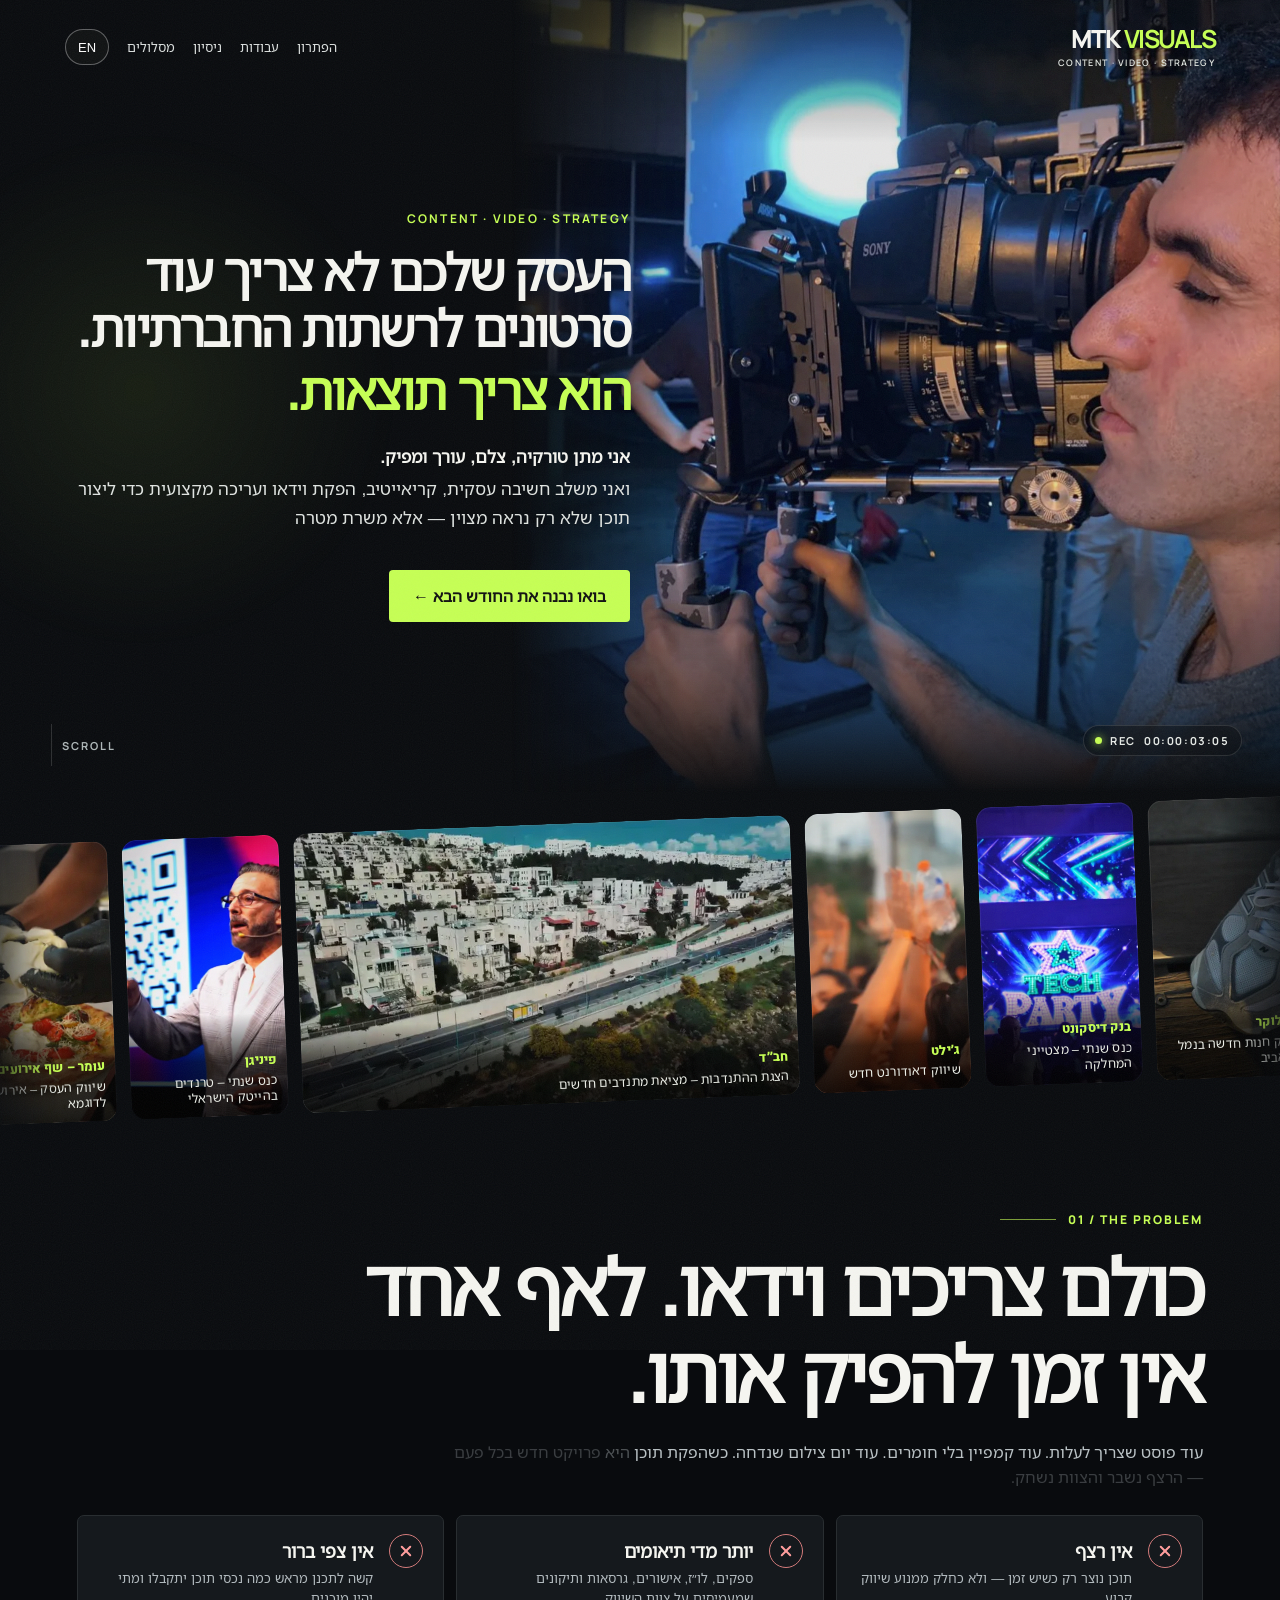
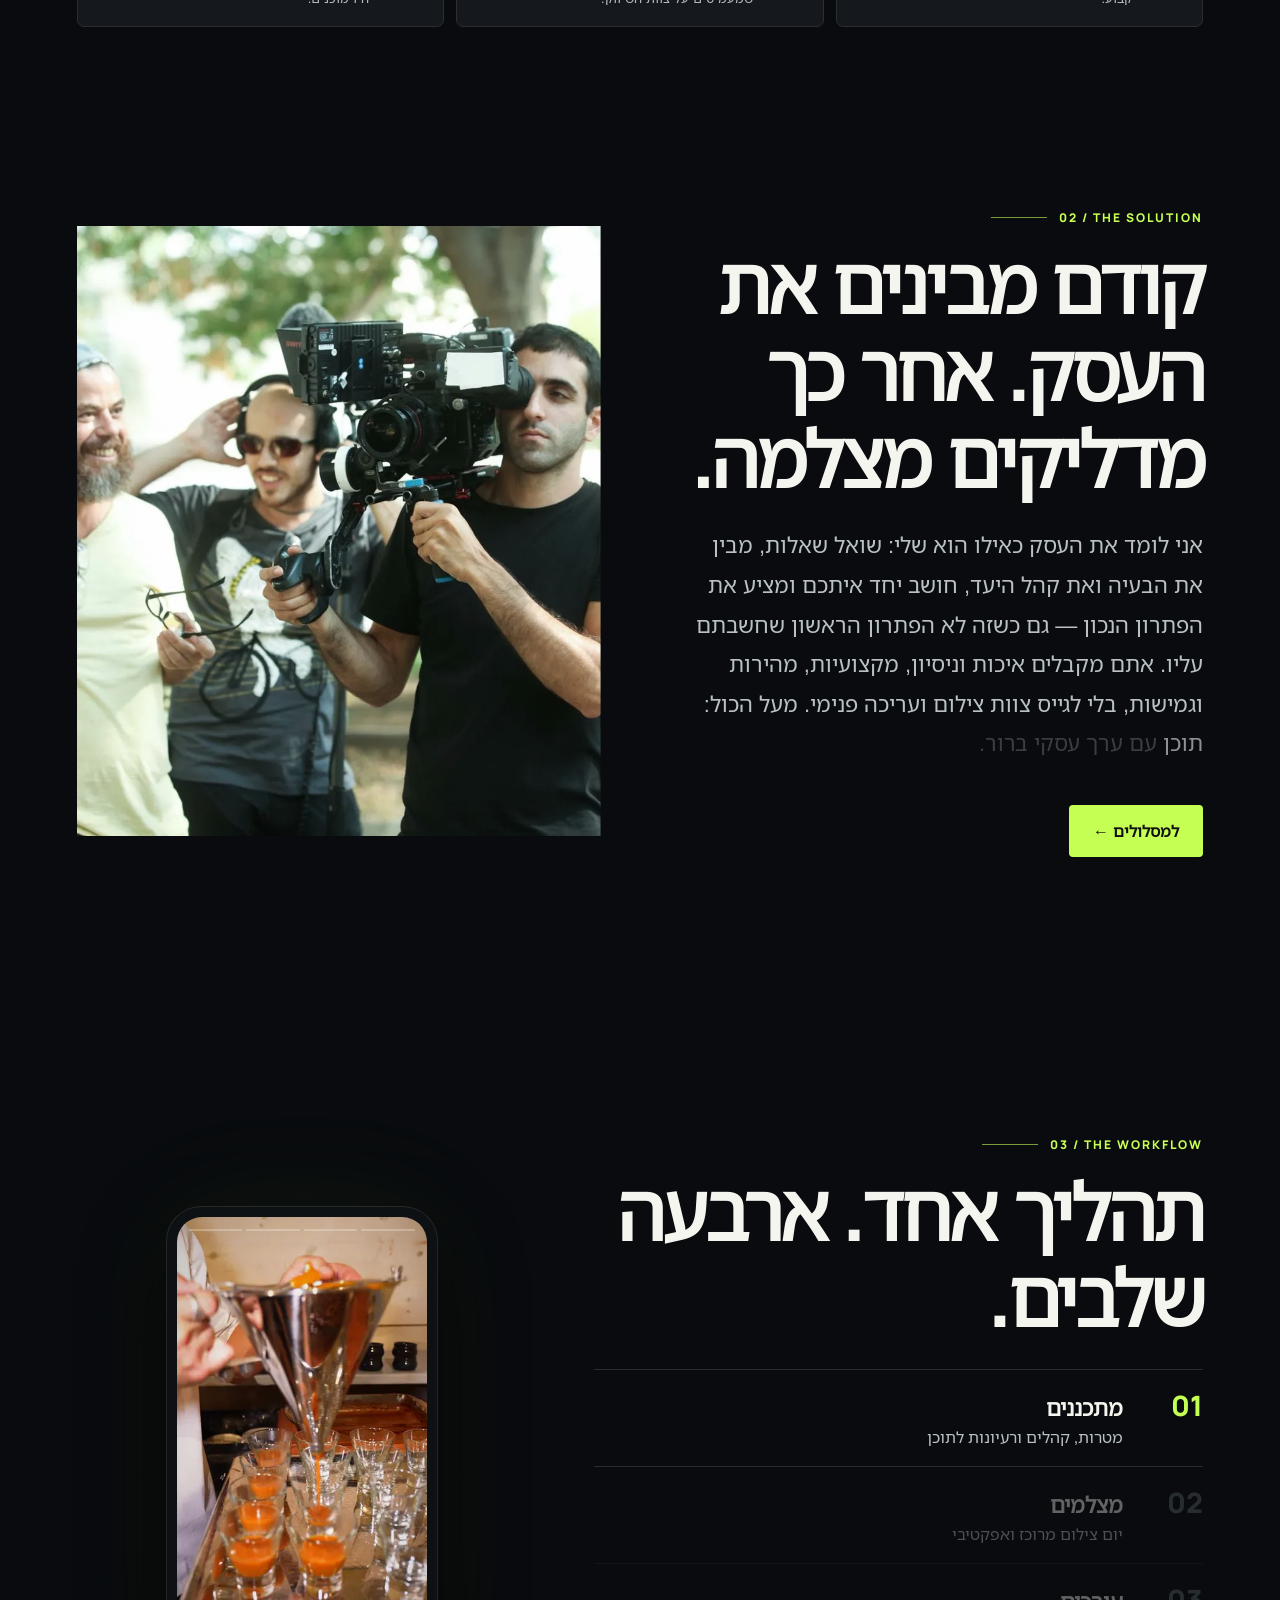
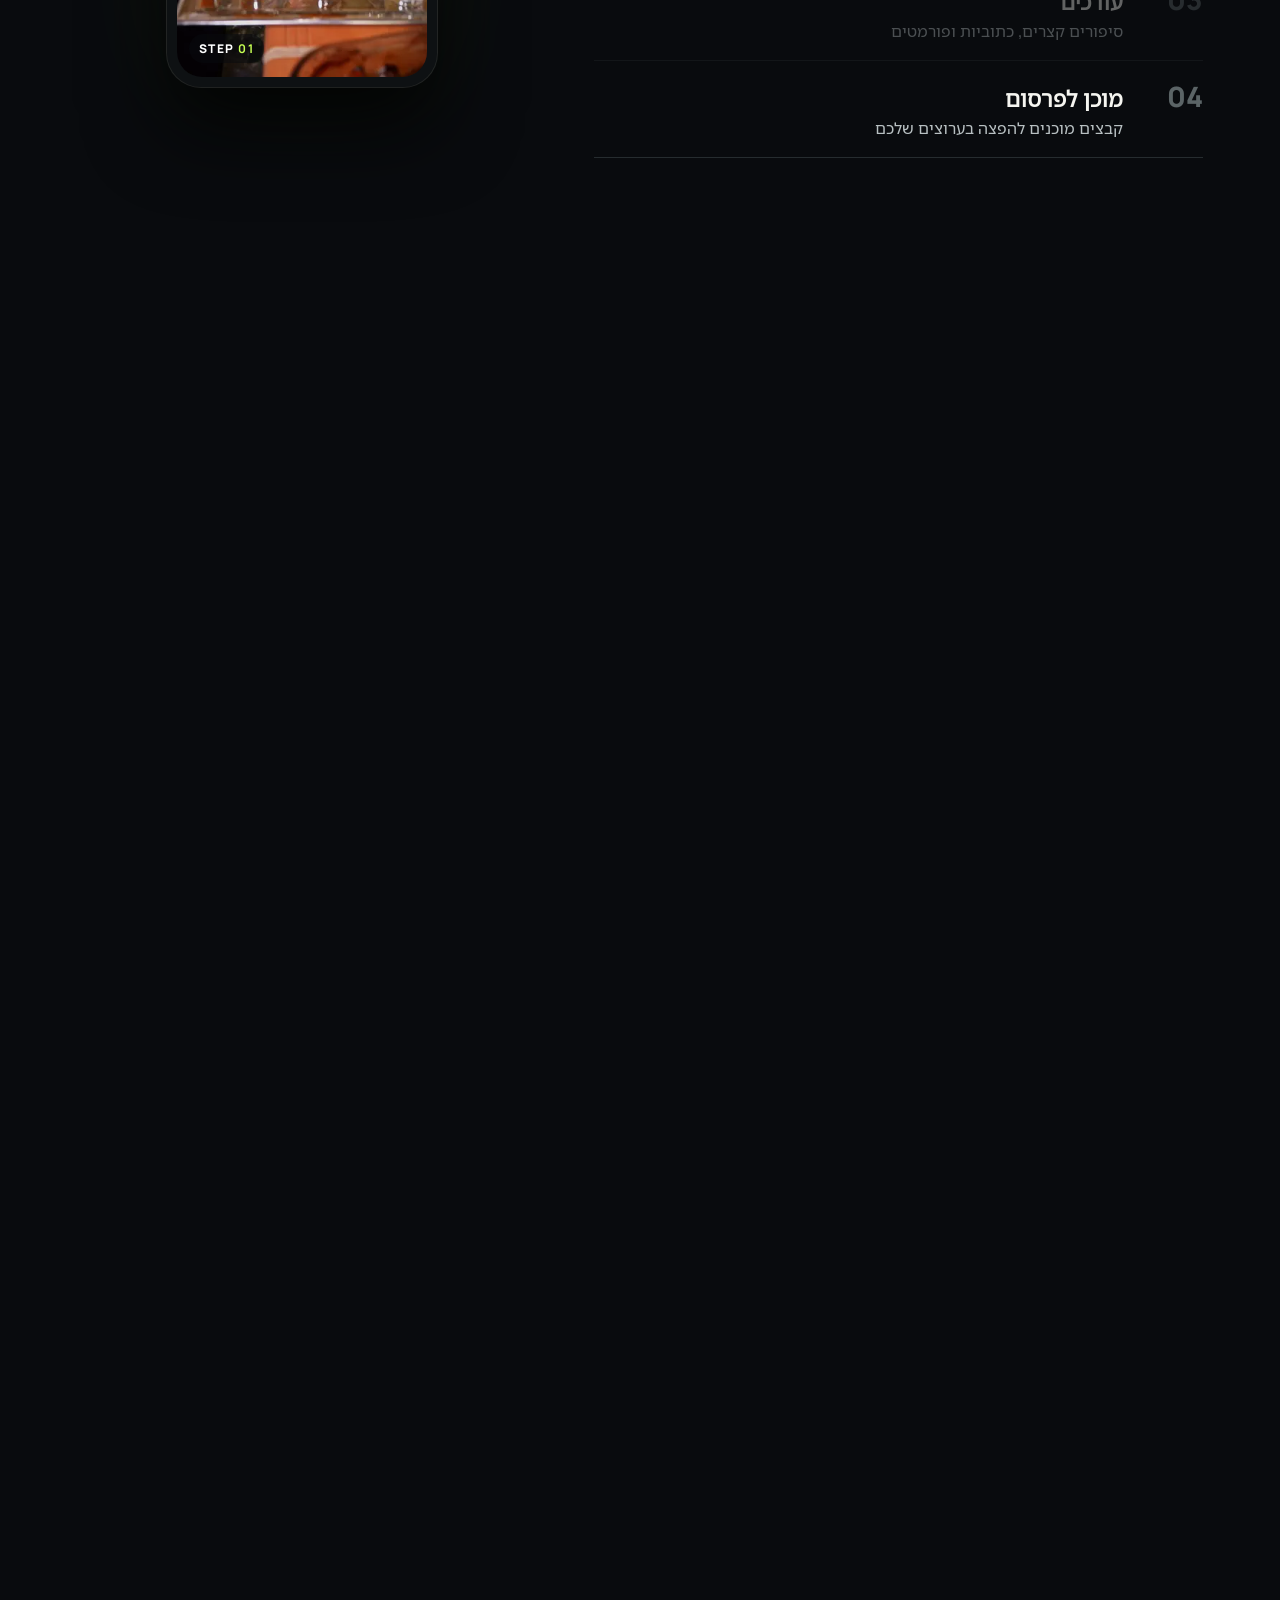
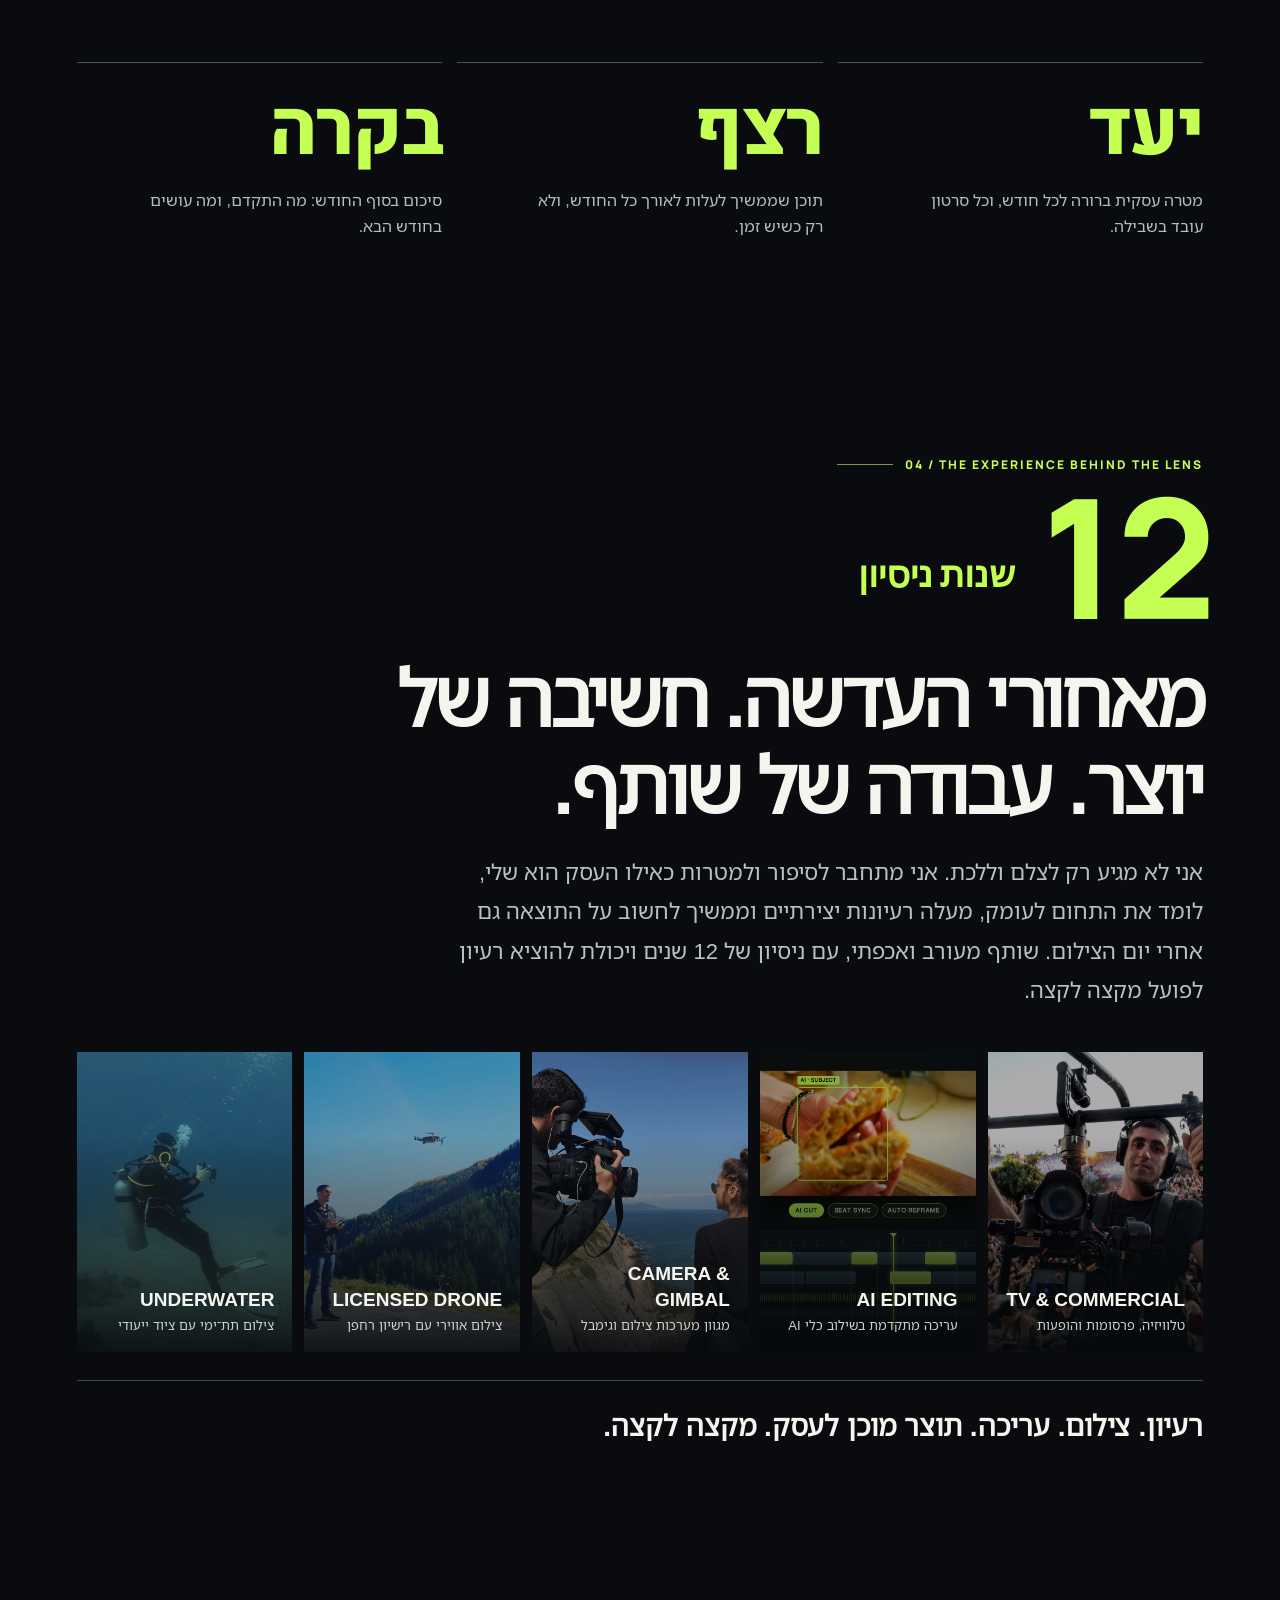
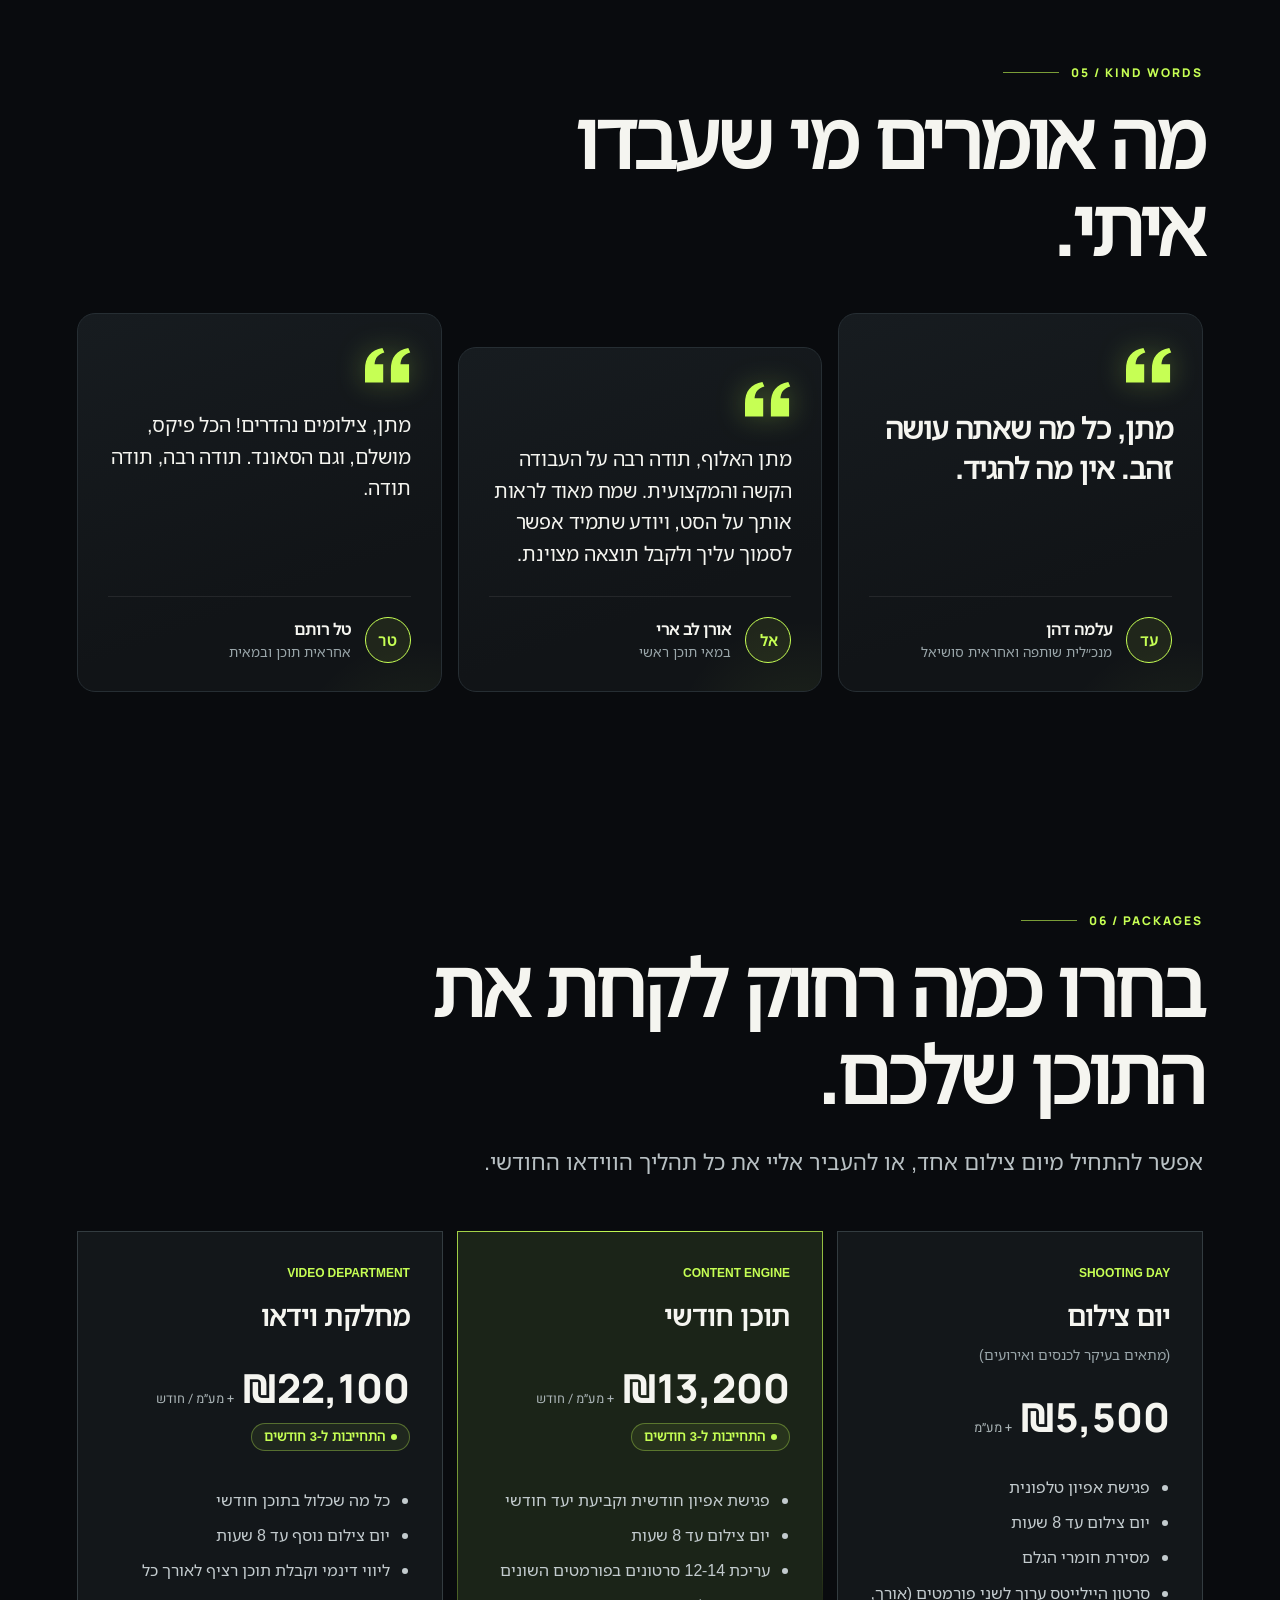
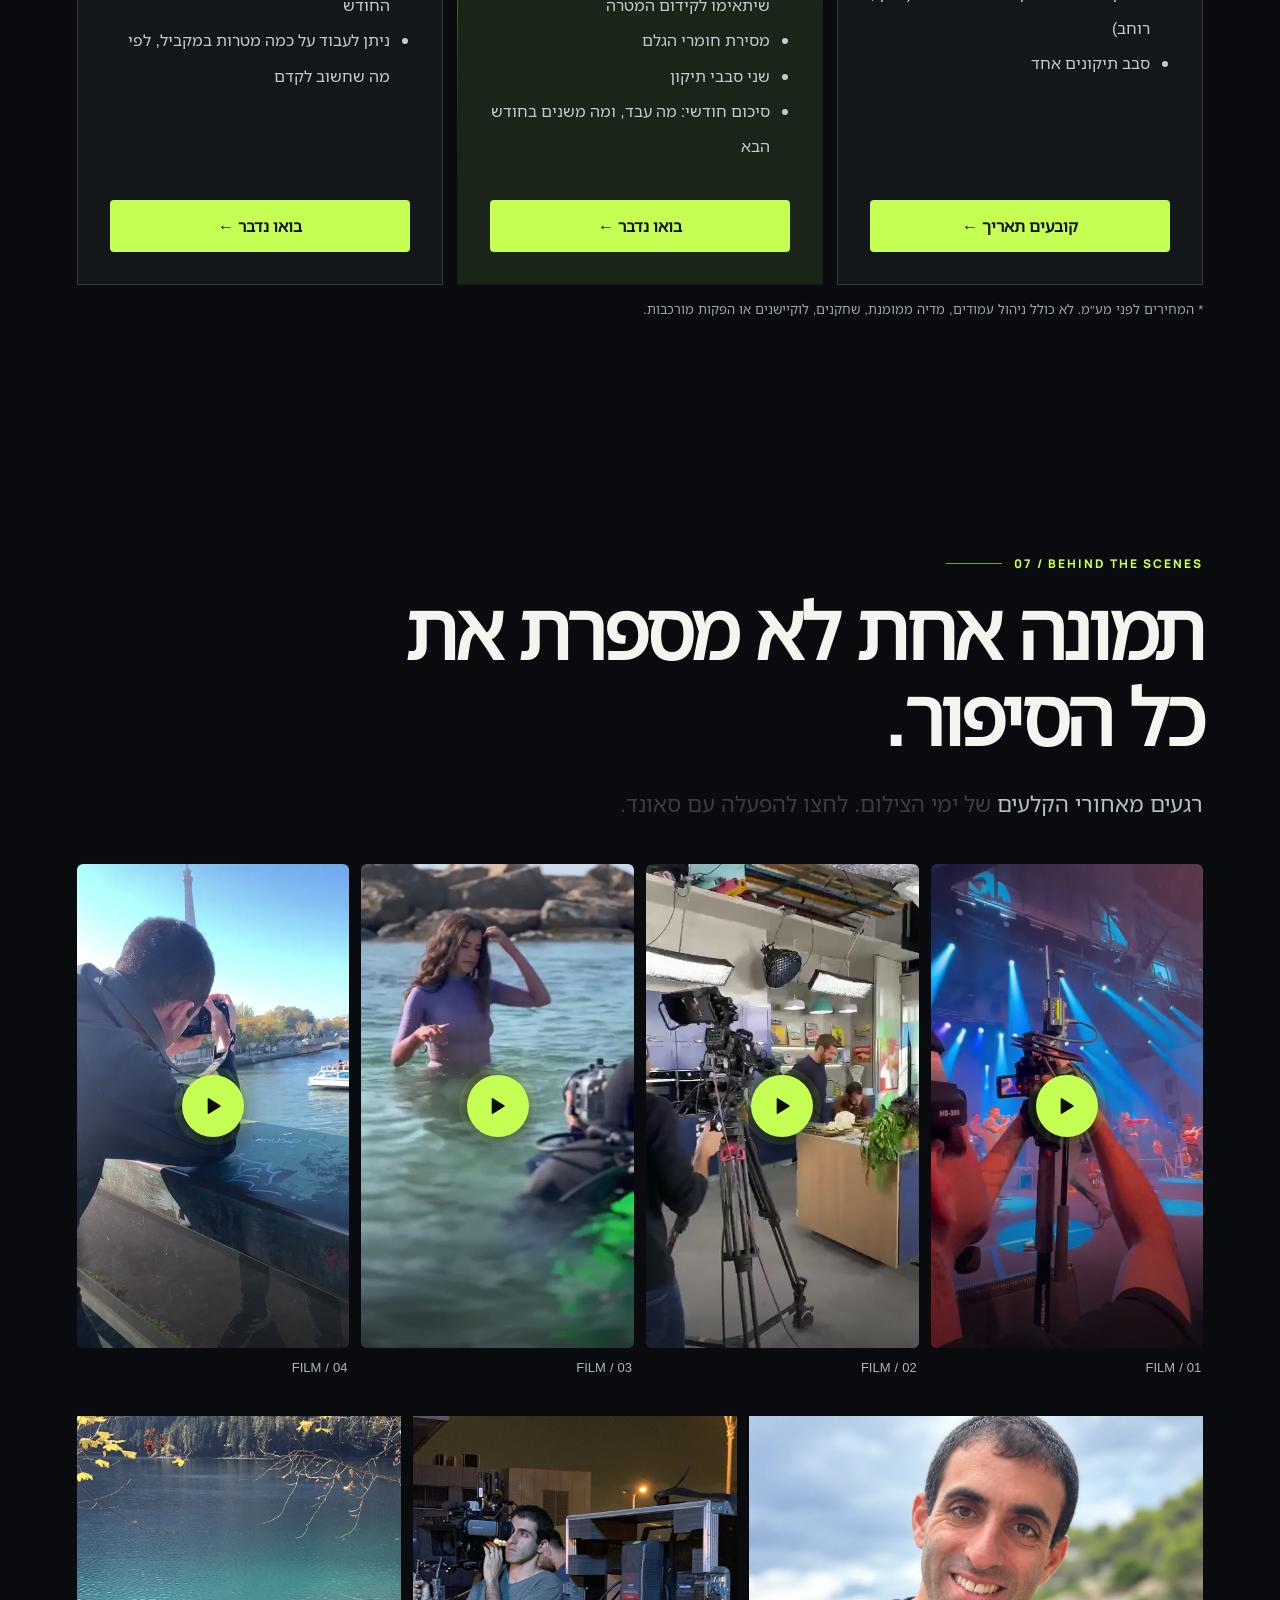
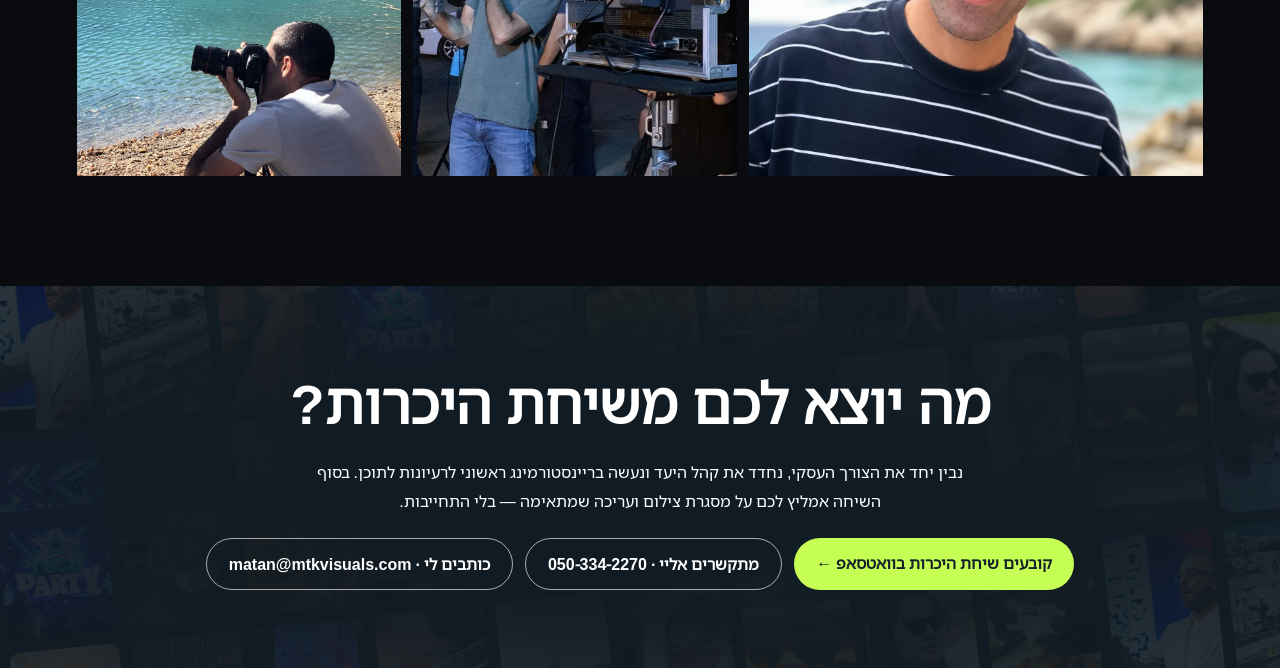
==== commit d4ea1de2: "Add files via upload" ====
--- a/index.html
+++ b/index.html
@@ -401,6 +401,19 @@
 #experience .experience-grid{grid-template-columns:repeat(5,minmax(0,1fr))}
 @media (max-width:1100px){ #experience .experience-grid{grid-template-columns:repeat(3,minmax(0,1fr))} }
 @media (max-width:800px){ #experience .experience-grid{grid-template-columns:repeat(2,minmax(0,1fr))} #experience .experience-card:last-child{grid-column:1 / -1} }
+</style><style>
+/* ===== v6: problem tiles - centered X, no overlap ===== */
+#problem .grid3 .tile{display:grid;grid-template-columns:34px minmax(0,1fr);column-gap:16px;align-items:start}
+#problem .grid3 .tile .num{position:relative;display:block;grid-row:1 / span 2;width:34px;height:34px;margin:0;padding:0;border:1px solid #d37b7b;border-radius:50%;font-size:0;line-height:0;color:transparent;overflow:hidden}
+#problem .grid3 .tile .num:before,#problem .grid3 .tile .num:after{content:"";position:absolute;left:50%;top:50%;width:14px;height:2px;margin:-1px 0 0 -7px;border-radius:2px;background:#ff9d9d;transform:rotate(45deg)}
+#problem .grid3 .tile .num:after{transform:rotate(-45deg)}
+#problem .grid3 .tile h3{margin-top:5px}
+@media (max-width:700px){
+ #problem .grid3 .tile{display:block}
+ #problem .grid3 .tile .num{width:30px;height:30px;margin:0 0 8px}
+ #problem .grid3 .tile .num:before,#problem .grid3 .tile .num:after{width:12px;margin-left:-6px}
+ #problem .grid3 .tile h3{margin-top:0}
+}
 </style></head><body><header><a class="logo brand-lockup" href="#top">MTK <b>VISUALS</b><span class="logo-tagline">CONTENT · VIDEO · STRATEGY</span></a><nav><a data-en="Solution" data-he="הפתרון" href="#solution">הפתרון</a><a data-en="Work" data-he="עבודות" href="#reels">עבודות</a><a data-en="Experience" data-he="ניסיון" href="#experience">ניסיון</a><a data-en="Packages" data-he="מסלולים" href="#pricing">מסלולים</a><button class="lang" id="switch" onclick="window.mtkToggleLanguage();return false;" type="button">EN</button></nav></header>
 <main><section class="hero h4b" id="top"><div class="hero-media"><img alt="מתן מצלם במצלמת קולנוע בצילום לילה" class="hero-photo" fetchpriority="high" src="assets/img/hero-4b.webp"/><div class="rec" aria-hidden="true"><i></i>REC <span class="tc">00:00:00:00</span></div></div><div class="hero-glow" aria-hidden="true"></div><div class="hero-content"><div class="eyebrow">CONTENT · VIDEO · STRATEGY</div><h1><span class="split-w" data-en="Your business doesn’t need more social media videos." data-he="העסק שלכם לא צריך עוד סרטונים לרשתות החברתיות.">העסק שלכם לא צריך עוד סרטונים לרשתות החברתיות.</span> <span class="hl split-w" data-en="It needs results." data-he="הוא צריך תוצאות.">הוא צריך תוצאות.</span></h1><p class="hero-sub"><span class="hero-me" data-en="I’m Matan Turkia — cinematographer, editor and producer." data-he="אני מתן טורקיה, צלם, עורך ומפיק.">אני מתן טורקיה, צלם, עורך ומפיק.</span> <span data-en="I combine business thinking, creative, video production and professional editing to create content that doesn’t just look great — it serves a goal." data-he="ואני משלב חשיבה עסקית, קריאייטיב, הפקת וידאו ועריכה מקצועית כדי ליצור תוכן שלא רק נראה מצוין — אלא משרת מטרה">ואני משלב חשיבה עסקית, קריאייטיב, הפקת וידאו ועריכה מקצועית כדי ליצור תוכן שלא רק נראה מצוין — אלא משרת מטרה</span></p><a class="cta" data-en="Build your next content month →" data-he="בואו נבנה את החודש הבא ←" href="https://wa.me/972503342270?text=היי%20מתן%2C%20אשמח%20לקבוע%20שיחת%20היכרות">בואו נבנה את החודש הבא ←</a></div><a class="scroll-cue" href="#reels" aria-label="גלילה לסרטונים"><span></span>SCROLL</a></section>
 <section class="river" id="reels" aria-label="דוגמאות"><button class="river-nav prev" type="button" aria-label="לסרטונים הקודמים">‹</button><button class="river-nav next" type="button" aria-label="לסרטונים הבאים">›</button><div class="river-tilt"><div class="river-row" style="--dur:118s"><div class="river-track"><button class="rc" type="button" data-open="alma-01" data-slug="alma-01" data-full="assets/reels/alma-01.mp4" data-poster="assets/reels/alma-01.webp" data-ar="0.5625" style="--ar:0.5625" aria-label="צפייה בסרטון עם סאונד"><video class="pv" muted playsinline loop preload="none" poster="assets/reels/alma-01.webp" data-src="assets/reels/p/alma-01.mp4" data-slug="alma-01"></video><span class="play-dot"></span><span class="rc-cap"><b data-he="עומר – שף אירועים" data-en="Omer – Event Chef">עומר – שף אירועים</b><span data-he="שיווק העסק – אירוע לדוגמא" data-en="Business marketing – a sample event">שיווק העסק – אירוע לדוגמא</span></span></button><button class="rc" type="button" data-open="finnegan-07" data-slug="finnegan-07" data-full="assets/reels/finnegan-07.mp4" data-poster="assets/reels/finnegan-07.webp" data-ar="0.5625" style="--ar:0.5625" aria-label="צפייה בסרטון עם סאונד"><video class="pv" muted playsinline loop preload="none" poster="assets/reels/finnegan-07.webp" data-src="assets/reels/p/finnegan-07.mp4" data-slug="finnegan-07"></video><span class="play-dot"></span><span class="rc-cap"><b data-he="פיניגן" data-en="Finnegan">פיניגן</b><span data-he="כנס שנתי – טרנדים בהייטק הישראלי" data-en="Annual conference – trends in Israeli tech">כנס שנתי – טרנדים בהייטק הישראלי</span></span></button><button class="rc" type="button" data-open="x-charity" data-slug="x-charity" data-full="assets/reels/x-charity.mp4" data-poster="assets/reels/x-charity.webp" data-ar="1.7778" style="--ar:1.7778" aria-label="צפייה בסרטון עם סאונד"><video class="pv" muted playsinline loop preload="none" poster="assets/reels/x-charity.webp" data-src="assets/reels/p/x-charity.mp4" data-slug="x-charity"></video><span class="play-dot"></span><span class="rc-cap"><b data-he="חב״ד" data-en="Chabad">חב״ד</b><span data-he="הצגת ההתנדבות – מציאת מתנדבים חדשים" data-en="Showcasing volunteering – recruiting new volunteers">הצגת ההתנדבות – מציאת מתנדבים חדשים</span></span></button><button class="rc" type="button" data-open="singles-v" data-slug="singles-v" data-full="assets/reels/singles-v.mp4" data-poster="assets/reels/singles-v.webp" data-ar="0.5625" style="--ar:0.5625" aria-label="צפייה בסרטון עם סאונד"><video class="pv" muted playsinline loop preload="none" poster="assets/reels/singles-v.webp" data-src="assets/reels/p/singles-v.mp4" data-slug="singles-v"></video><span class="play-dot"></span><span class="rc-cap"><b data-he="ג׳ילט" data-en="Gillette">ג׳ילט</b><span data-he="שיווק דאודורנט חדש" data-en="Launching a new deodorant">שיווק דאודורנט חדש</span></span></button><button class="rc" type="button" data-open="discount-05" data-slug="discount-05" data-full="assets/reels/discount-05.mp4" data-poster="assets/reels/discount-05.webp" data-ar="0.5625" style="--ar:0.5625" aria-label="צפייה בסרטון עם סאונד"><video class="pv" muted playsinline loop preload="none" poster="assets/reels/discount-05.webp" data-src="assets/reels/p/discount-05.mp4" data-slug="discount-05"></video><span class="play-dot"></span><span class="rc-cap"><b data-he="בנק דיסקונט" data-en="Discount Bank">בנק דיסקונט</b><span data-he="כנס שנתי – מצטייני המחלקה" data-en="Annual conference – the department’s top performers">כנס שנתי – מצטייני המחלקה</span></span></button><button class="rc" type="button" data-open="footlocker-v" data-slug="footlocker-v" data-full="assets/reels/footlocker-v.mp4" data-poster="assets/reels/footlocker-v.webp" data-ar="0.5625" style="--ar:0.5625" aria-label="צפייה בסרטון עם סאונד"><video class="pv" muted playsinline loop preload="none" poster="assets/reels/footlocker-v.webp" data-src="assets/reels/p/footlocker-v.mp4" data-slug="footlocker-v"></video><span class="play-dot"></span><span class="rc-cap"><b data-he="פוטלוקר" data-en="Foot Locker">פוטלוקר</b><span data-he="שיווק חנות חדשה בנמל תל אביב" data-en="Promoting a new store at Tel Aviv Port">שיווק חנות חדשה בנמל תל אביב</span></span></button><button class="rc" type="button" data-open="tnuva-l" data-slug="tnuva-l" data-full="assets/reels/tnuva-l.mp4" data-poster="assets/reels/tnuva-l.webp" data-ar="1.7778" style="--ar:1.7778" aria-label="צפייה בסרטון עם סאונד"><video class="pv" muted playsinline loop preload="none" poster="assets/reels/tnuva-l.webp" data-src="assets/reels/p/tnuva-l.mp4" data-slug="tnuva-l"></video><span class="play-dot"></span><span class="rc-cap"><b data-he="בלוגרית אוכל" data-en="Food blogger">בלוגרית אוכל</b><span data-he="פרסום מתכונים" data-en="Promoting recipes">פרסום מתכונים</span></span></button><button class="rc" type="button" data-open="royoren-04" data-slug="royoren-04" data-full="assets/reels/royoren-04.mp4" data-poster="assets/reels/royoren-04.webp" data-ar="0.5625" style="--ar:0.5625" aria-label="צפייה בסרטון עם סאונד"><video class="pv" muted playsinline loop preload="none" poster="assets/reels/royoren-04.webp" data-src="assets/reels/p/royoren-04.mp4" data-slug="royoren-04"></video><span class="play-dot"></span><span class="rc-cap"><b data-he="רוי אורן – שף פרטי" data-en="Roy Oren – Private Chef">רוי אורן – שף פרטי</b><span data-he="שיווק העסק – אירוע לדוגמא" data-en="Business marketing – a sample event">שיווק העסק – אירוע לדוגמא</span></span></button><button class="rc" type="button" data-open="wedding-v" data-slug="wedding-v" data-full="assets/reels/wedding-v.mp4" data-poster="assets/reels/wedding-v.webp" data-ar="0.5625" style="--ar:0.5625" aria-label="צפייה בסרטון עם סאונד"><video class="pv" muted playsinline loop preload="none" poster="assets/reels/wedding-v.webp" data-src="assets/reels/p/wedding-v.mp4" data-slug="wedding-v"></video><span class="play-dot"></span><span class="rc-cap"><b data-he="גיא פינס" data-en="Guy Pines">גיא פינס</b><span data-he="אירוע סיכום ״חתונה ממבט ראשון״" data-en="“Married at First Sight” wrap-up event">אירוע סיכום ״חתונה ממבט ראשון״</span></span></button><button class="rc" type="button" data-open="x-interviews" data-slug="x-interviews" data-full="assets/reels/x-interviews.mp4" data-poster="assets/reels/x-interviews.webp" data-ar="0.5625" style="--ar:0.5625" aria-label="צפייה בסרטון עם סאונד"><video class="pv" muted playsinline loop preload="none" poster="assets/reels/x-interviews.webp" data-src="assets/reels/p/x-interviews.mp4" data-slug="x-interviews"></video><span class="play-dot"></span><span class="rc-cap"><b data-he="פיניגן" data-en="Finnegan">פיניגן</b><span data-he="גיוס לקוחות ומשקיעים" data-en="Attracting clients and investors">גיוס לקוחות ומשקיעים</span></span></button><button class="rc" type="button" data-open="clinic-v" data-slug="clinic-v" data-full="assets/reels/clinic-v.mp4" data-poster="assets/reels/clinic-v.webp" data-ar="0.5625" style="--ar:0.5625" aria-label="צפייה בסרטון עם סאונד"><video class="pv" muted playsinline loop preload="none" poster="assets/reels/clinic-v.webp" data-src="assets/reels/p/clinic-v.mp4" data-slug="clinic-v"></video><span class="play-dot"></span><span class="rc-cap"><b data-he="אלה אגוזי" data-en="Ella Egozi">אלה אגוזי</b><span data-he="סרטוני הדרכה לטיפולים" data-en="Training videos for treatments">סרטוני הדרכה לטיפולים</span></span></button><button class="rc" type="button" data-open="surf-l" data-slug="surf-l" data-full="assets/reels/surf-l.mp4" data-poster="assets/reels/surf-l.webp" data-ar="1.7778" style="--ar:1.7778" aria-label="צפייה בסרטון עם סאונד"><video class="pv" muted playsinline loop preload="none" poster="assets/reels/surf-l.webp" data-src="assets/reels/p/surf-l.mp4" data-slug="surf-l"></video><span class="play-dot"></span><span class="rc-cap"><b data-he="עמותת גלישה" data-en="Surf nonprofit">עמותת גלישה</b><span data-he="שיווק – טיפולים דרך גלישת גלים" data-en="Marketing – therapy through surfing">שיווק – טיפולים דרך גלישת גלים</span></span></button><button class="rc" type="button" data-open="sgallery-v" data-slug="sgallery-v" data-full="assets/reels/sgallery-v.mp4" data-poster="assets/reels/sgallery-v.webp" data-ar="0.5625" style="--ar:0.5625" aria-label="צפייה בסרטון עם סאונד"><video class="pv" muted playsinline loop preload="none" poster="assets/reels/sgallery-v.webp" data-src="assets/reels/p/sgallery-v.mp4" data-slug="sgallery-v"></video><span class="play-dot"></span><span class="rc-cap"><b data-he="סופר-פארם" data-en="Super-Pharm">סופר-פארם</b><span data-he="שיווק קולקציה חדשה של מוצרים" data-en="Launching a new product collection">שיווק קולקציה חדשה של מוצרים</span></span></button><button class="rc" type="button" data-open="alma-05" data-slug="alma-05" data-full="assets/reels/alma-05.mp4" data-poster="assets/reels/alma-05.webp" data-ar="0.5625" style="--ar:0.5625" aria-label="צפייה בסרטון עם סאונד"><video class="pv" muted playsinline loop preload="none" poster="assets/reels/alma-05.webp" data-src="assets/reels/p/alma-05.mp4" data-slug="alma-05"></video><span class="play-dot"></span><span class="rc-cap"><b data-he="עומר – שף אירועים" data-en="Omer – Event Chef">עומר – שף אירועים</b><span data-he="שיווק העסק – אירוע לדוגמא" data-en="Business marketing – a sample event">שיווק העסק – אירוע לדוגמא</span></span></button><button class="rc" type="button" data-open="finnegan-06" data-slug="finnegan-06" data-full="assets/reels/finnegan-06.mp4" data-poster="assets/reels/finnegan-06.webp" data-ar="0.5625" style="--ar:0.5625" aria-label="צפייה בסרטון עם סאונד"><video class="pv" muted playsinline loop preload="none" poster="assets/reels/finnegan-06.webp" data-src="assets/reels/p/finnegan-06.mp4" data-slug="finnegan-06"></video><span class="play-dot"></span><span class="rc-cap"><b data-he="פיניגן" data-en="Finnegan">פיניגן</b><span data-he="כנס שנתי" data-en="Annual conference">כנס שנתי</span></span></button><button class="rc" type="button" data-open="alma-01" data-slug="alma-01" data-full="assets/reels/alma-01.mp4" data-poster="assets/reels/alma-01.webp" data-ar="0.5625" style="--ar:0.5625" aria-label="צפייה בסרטון עם סאונד" aria-hidden="true" tabindex="-1"><video class="pv" muted playsinline loop preload="none" poster="assets/reels/alma-01.webp" data-src="assets/reels/p/alma-01.mp4" data-slug="alma-01"></video><span class="play-dot"></span><span class="rc-cap"><b data-he="עומר – שף אירועים" data-en="Omer – Event Chef">עומר – שף אירועים</b><span data-he="שיווק העסק – אירוע לדוגמא" data-en="Business marketing – a sample event">שיווק העסק – אירוע לדוגמא</span></span></button><button class="rc" type="button" data-open="finnegan-07" data-slug="finnegan-07" data-full="assets/reels/finnegan-07.mp4" data-poster="assets/reels/finnegan-07.webp" data-ar="0.5625" style="--ar:0.5625" aria-label="צפייה בסרטון עם סאונד" aria-hidden="true" tabindex="-1"><video class="pv" muted playsinline loop preload="none" poster="assets/reels/finnegan-07.webp" data-src="assets/reels/p/finnegan-07.mp4" data-slug="finnegan-07"></video><span class="play-dot"></span><span class="rc-cap"><b data-he="פיניגן" data-en="Finnegan">פיניגן</b><span data-he="כנס שנתי – טרנדים בהייטק הישראלי" data-en="Annual conference – trends in Israeli tech">כנס שנתי – טרנדים בהייטק הישראלי</span></span></button><button class="rc" type="button" data-open="x-charity" data-slug="x-charity" data-full="assets/reels/x-charity.mp4" data-poster="assets/reels/x-charity.webp" data-ar="1.7778" style="--ar:1.7778" aria-label="צפייה בסרטון עם סאונד" aria-hidden="true" tabindex="-1"><video class="pv" muted playsinline loop preload="none" poster="assets/reels/x-charity.webp" data-src="assets/reels/p/x-charity.mp4" data-slug="x-charity"></video><span class="play-dot"></span><span class="rc-cap"><b data-he="חב״ד" data-en="Chabad">חב״ד</b><span data-he="הצגת ההתנדבות – מציאת מתנדבים חדשים" data-en="Showcasing volunteering – recruiting new volunteers">הצגת ההתנדבות – מציאת מתנדבים חדשים</span></span></button><button class="rc" type="button" data-open="singles-v" data-slug="singles-v" data-full="assets/reels/singles-v.mp4" data-poster="assets/reels/singles-v.webp" data-ar="0.5625" style="--ar:0.5625" aria-label="צפייה בסרטון עם סאונד" aria-hidden="true" tabindex="-1"><video class="pv" muted playsinline loop preload="none" poster="assets/reels/singles-v.webp" data-src="assets/reels/p/singles-v.mp4" data-slug="singles-v"></video><span class="play-dot"></span><span class="rc-cap"><b data-he="ג׳ילט" data-en="Gillette">ג׳ילט</b><span data-he="שיווק דאודורנט חדש" data-en="Launching a new deodorant">שיווק דאודורנט חדש</span></span></button><button class="rc" type="button" data-open="discount-05" data-slug="discount-05" data-full="assets/reels/discount-05.mp4" data-poster="assets/reels/discount-05.webp" data-ar="0.5625" style="--ar:0.5625" aria-label="צפייה בסרטון עם סאונד" aria-hidden="true" tabindex="-1"><video class="pv" muted playsinline loop preload="none" poster="assets/reels/discount-05.webp" data-src="assets/reels/p/discount-05.mp4" data-slug="discount-05"></video><span class="play-dot"></span><span class="rc-cap"><b data-he="בנק דיסקונט" data-en="Discount Bank">בנק דיסקונט</b><span data-he="כנס שנתי – מצטייני המחלקה" data-en="Annual conference – the department’s top performers">כנס שנתי – מצטייני המחלקה</span></span></button><button class="rc" type="button" data-open="footlocker-v" data-slug="footlocker-v" data-full="assets/reels/footlocker-v.mp4" data-poster="assets/reels/footlocker-v.webp" data-ar="0.5625" style="--ar:0.5625" aria-label="צפייה בסרטון עם סאונד" aria-hidden="true" tabindex="-1"><video class="pv" muted playsinline loop preload="none" poster="assets/reels/footlocker-v.webp" data-src="assets/reels/p/footlocker-v.mp4" data-slug="footlocker-v"></video><span class="play-dot"></span><span class="rc-cap"><b data-he="פוטלוקר" data-en="Foot Locker">פוטלוקר</b><span data-he="שיווק חנות חדשה בנמל תל אביב" data-en="Promoting a new store at Tel Aviv Port">שיווק חנות חדשה בנמל תל אביב</span></span></button><button class="rc" type="button" data-open="tnuva-l" data-slug="tnuva-l" data-full="assets/reels/tnuva-l.mp4" data-poster="assets/reels/tnuva-l.webp" data-ar="1.7778" style="--ar:1.7778" aria-label="צפייה בסרטון עם סאונד" aria-hidden="true" tabindex="-1"><video class="pv" muted playsinline loop preload="none" poster="assets/reels/tnuva-l.webp" data-src="assets/reels/p/tnuva-l.mp4" data-slug="tnuva-l"></video><span class="play-dot"></span><span class="rc-cap"><b data-he="בלוגרית אוכל" data-en="Food blogger">בלוגרית אוכל</b><span data-he="פרסום מתכונים" data-en="Promoting recipes">פרסום מתכונים</span></span></button><button class="rc" type="button" data-open="royoren-04" data-slug="royoren-04" data-full="assets/reels/royoren-04.mp4" data-poster="assets/reels/royoren-04.webp" data-ar="0.5625" style="--ar:0.5625" aria-label="צפייה בסרטון עם סאונד" aria-hidden="true" tabindex="-1"><video class="pv" muted playsinline loop preload="none" poster="assets/reels/royoren-04.webp" data-src="assets/reels/p/royoren-04.mp4" data-slug="royoren-04"></video><span class="play-dot"></span><span class="rc-cap"><b data-he="רוי אורן – שף פרטי" data-en="Roy Oren – Private Chef">רוי אורן – שף פרטי</b><span data-he="שיווק העסק – אירוע לדוגמא" data-en="Business marketing – a sample event">שיווק העסק – אירוע לדוגמא</span></span></button><button class="rc" type="button" data-open="wedding-v" data-slug="wedding-v" data-full="assets/reels/wedding-v.mp4" data-poster="assets/reels/wedding-v.webp" data-ar="0.5625" style="--ar:0.5625" aria-label="צפייה בסרטון עם סאונד" aria-hidden="true" tabindex="-1"><video class="pv" muted playsinline loop preload="none" poster="assets/reels/wedding-v.webp" data-src="assets/reels/p/wedding-v.mp4" data-slug="wedding-v"></video><span class="play-dot"></span><span class="rc-cap"><b data-he="גיא פינס" data-en="Guy Pines">גיא פינס</b><span data-he="אירוע סיכום ״חתונה ממבט ראשון״" data-en="“Married at First Sight” wrap-up event">אירוע סיכום ״חתונה ממבט ראשון״</span></span></button><button class="rc" type="button" data-open="x-interviews" data-slug="x-interviews" data-full="assets/reels/x-interviews.mp4" data-poster="assets/reels/x-interviews.webp" data-ar="0.5625" style="--ar:0.5625" aria-label="צפייה בסרטון עם סאונד" aria-hidden="true" tabindex="-1"><video class="pv" muted playsinline loop preload="none" poster="assets/reels/x-interviews.webp" data-src="assets/reels/p/x-interviews.mp4" data-slug="x-interviews"></video><span class="play-dot"></span><span class="rc-cap"><b data-he="פיניגן" data-en="Finnegan">פיניגן</b><span data-he="גיוס לקוחות ומשקיעים" data-en="Attracting clients and investors">גיוס לקוחות ומשקיעים</span></span></button><button class="rc" type="button" data-open="clinic-v" data-slug="clinic-v" data-full="assets/reels/clinic-v.mp4" data-poster="assets/reels/clinic-v.webp" data-ar="0.5625" style="--ar:0.5625" aria-label="צפייה בסרטון עם סאונד" aria-hidden="true" tabindex="-1"><video class="pv" muted playsinline loop preload="none" poster="assets/reels/clinic-v.webp" data-src="assets/reels/p/clinic-v.mp4" data-slug="clinic-v"></video><span class="play-dot"></span><span class="rc-cap"><b data-he="אלה אגוזי" data-en="Ella Egozi">אלה אגוזי</b><span data-he="סרטוני הדרכה לטיפולים" data-en="Training videos for treatments">סרטוני הדרכה לטיפולים</span></span></button><button class="rc" type="button" data-open="surf-l" data-slug="surf-l" data-full="assets/reels/surf-l.mp4" data-poster="assets/reels/surf-l.webp" data-ar="1.7778" style="--ar:1.7778" aria-label="צפייה בסרטון עם סאונד" aria-hidden="true" tabindex="-1"><video class="pv" muted playsinline loop preload="none" poster="assets/reels/surf-l.webp" data-src="assets/reels/p/surf-l.mp4" data-slug="surf-l"></video><span class="play-dot"></span><span class="rc-cap"><b data-he="עמותת גלישה" data-en="Surf nonprofit">עמותת גלישה</b><span data-he="שיווק – טיפולים דרך גלישת גלים" data-en="Marketing – therapy through surfing">שיווק – טיפולים דרך גלישת גלים</span></span></button><button class="rc" type="button" data-open="sgallery-v" data-slug="sgallery-v" data-full="assets/reels/sgallery-v.mp4" data-poster="assets/reels/sgallery-v.webp" data-ar="0.5625" style="--ar:0.5625" aria-label="צפייה בסרטון עם סאונד" aria-hidden="true" tabindex="-1"><video class="pv" muted playsinline loop preload="none" poster="assets/reels/sgallery-v.webp" data-src="assets/reels/p/sgallery-v.mp4" data-slug="sgallery-v"></video><span class="play-dot"></span><span class="rc-cap"><b data-he="סופר-פארם" data-en="Super-Pharm">סופר-פארם</b><span data-he="שיווק קולקציה חדשה של מוצרים" data-en="Launching a new product collection">שיווק קולקציה חדשה של מוצרים</span></span></button><button class="rc" type="button" data-open="alma-05" data-slug="alma-05" data-full="assets/reels/alma-05.mp4" data-poster="assets/reels/alma-05.webp" data-ar="0.5625" style="--ar:0.5625" aria-label="צפייה בסרטון עם סאונד" aria-hidden="true" tabindex="-1"><video class="pv" muted playsinline loop preload="none" poster="assets/reels/alma-05.webp" data-src="assets/reels/p/alma-05.mp4" data-slug="alma-05"></video><span class="play-dot"></span><span class="rc-cap"><b data-he="עומר – שף אירועים" data-en="Omer – Event Chef">עומר – שף אירועים</b><span data-he="שיווק העסק – אירוע לדוגמא" data-en="Business marketing – a sample event">שיווק העסק – אירוע לדוגמא</span></span></button><button class="rc" type="button" data-open="finnegan-06" data-slug="finnegan-06" data-full="assets/reels/finnegan-06.mp4" data-poster="assets/reels/finnegan-06.webp" data-ar="0.5625" style="--ar:0.5625" aria-label="צפייה בסרטון עם סאונד" aria-hidden="true" tabindex="-1"><video class="pv" muted playsinline loop preload="none" poster="assets/reels/finnegan-06.webp" data-src="assets/reels/p/finnegan-06.mp4" data-slug="finnegan-06"></video><span class="play-dot"></span><span class="rc-cap"><b data-he="פיניגן" data-en="Finnegan">פיניגן</b><span data-he="כנס שנתי" data-en="Annual conference">כנס שנתי</span></span></button></div></div></div></section>
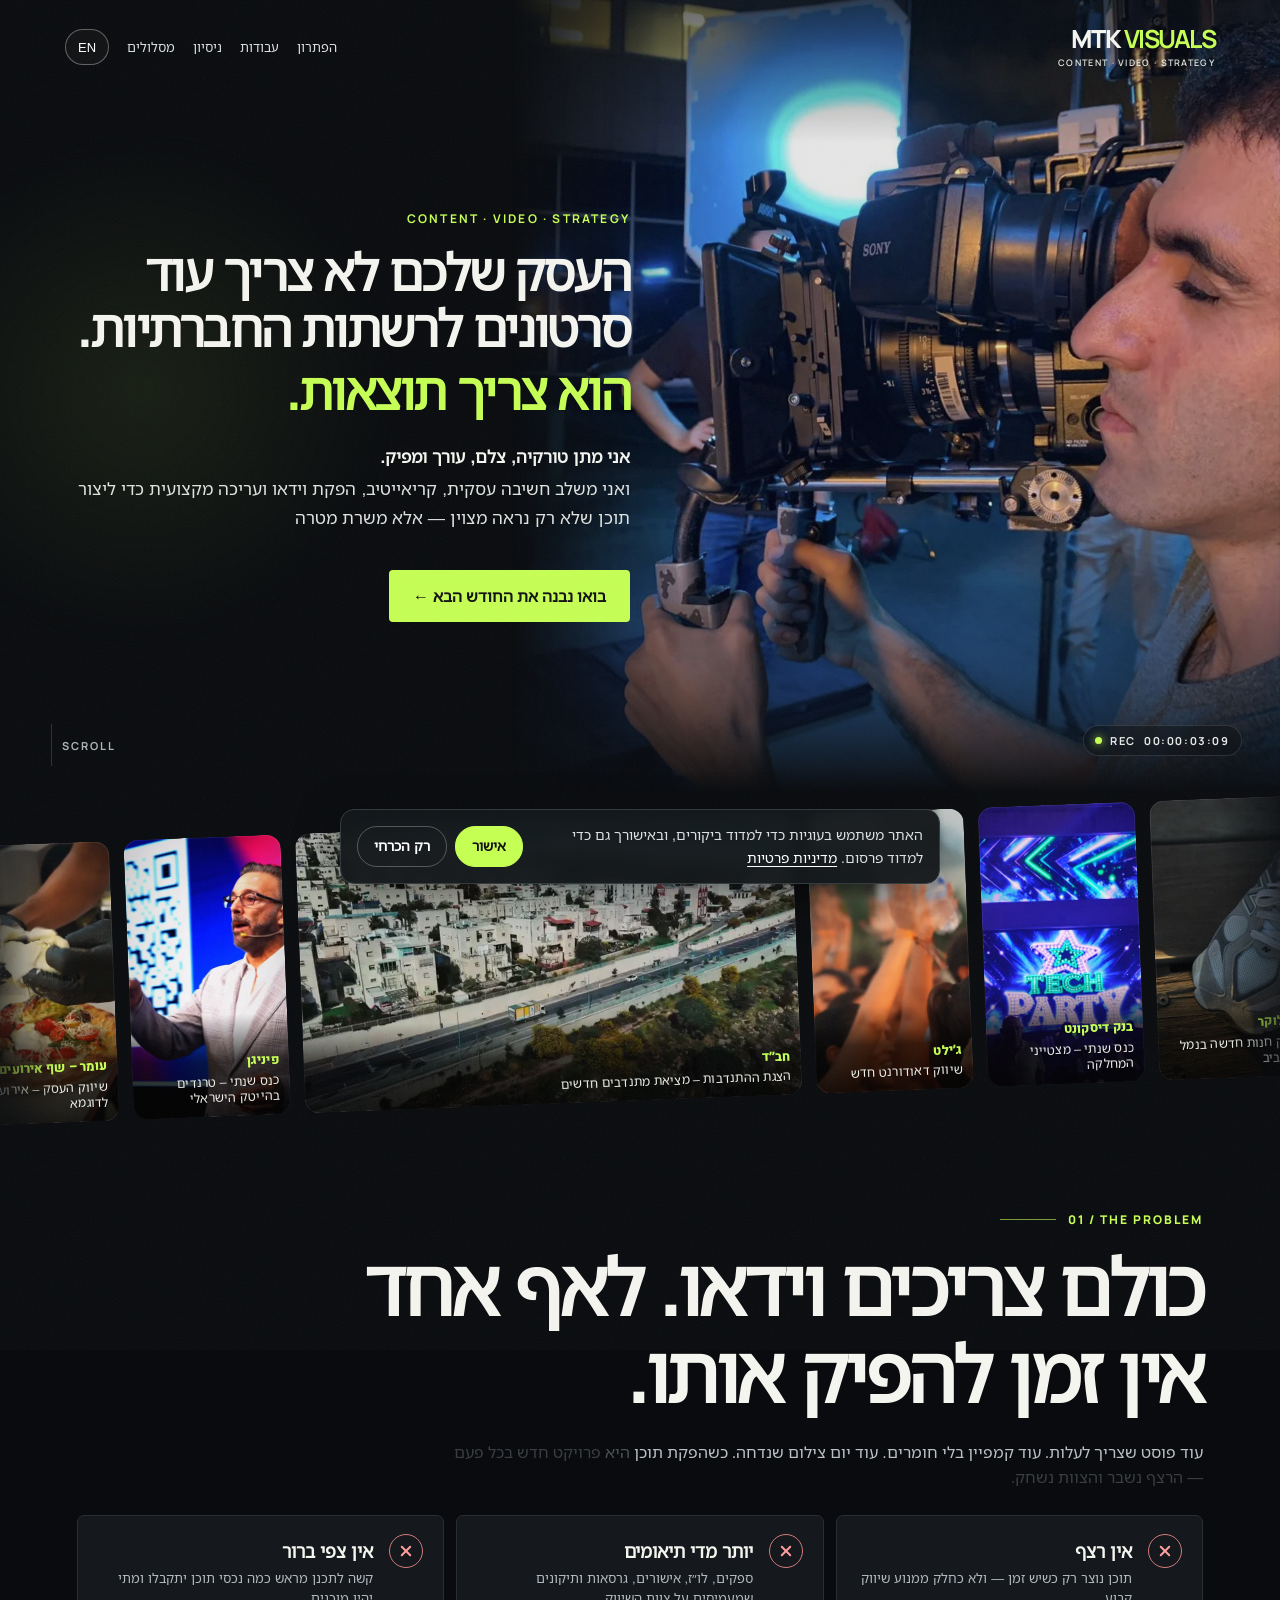
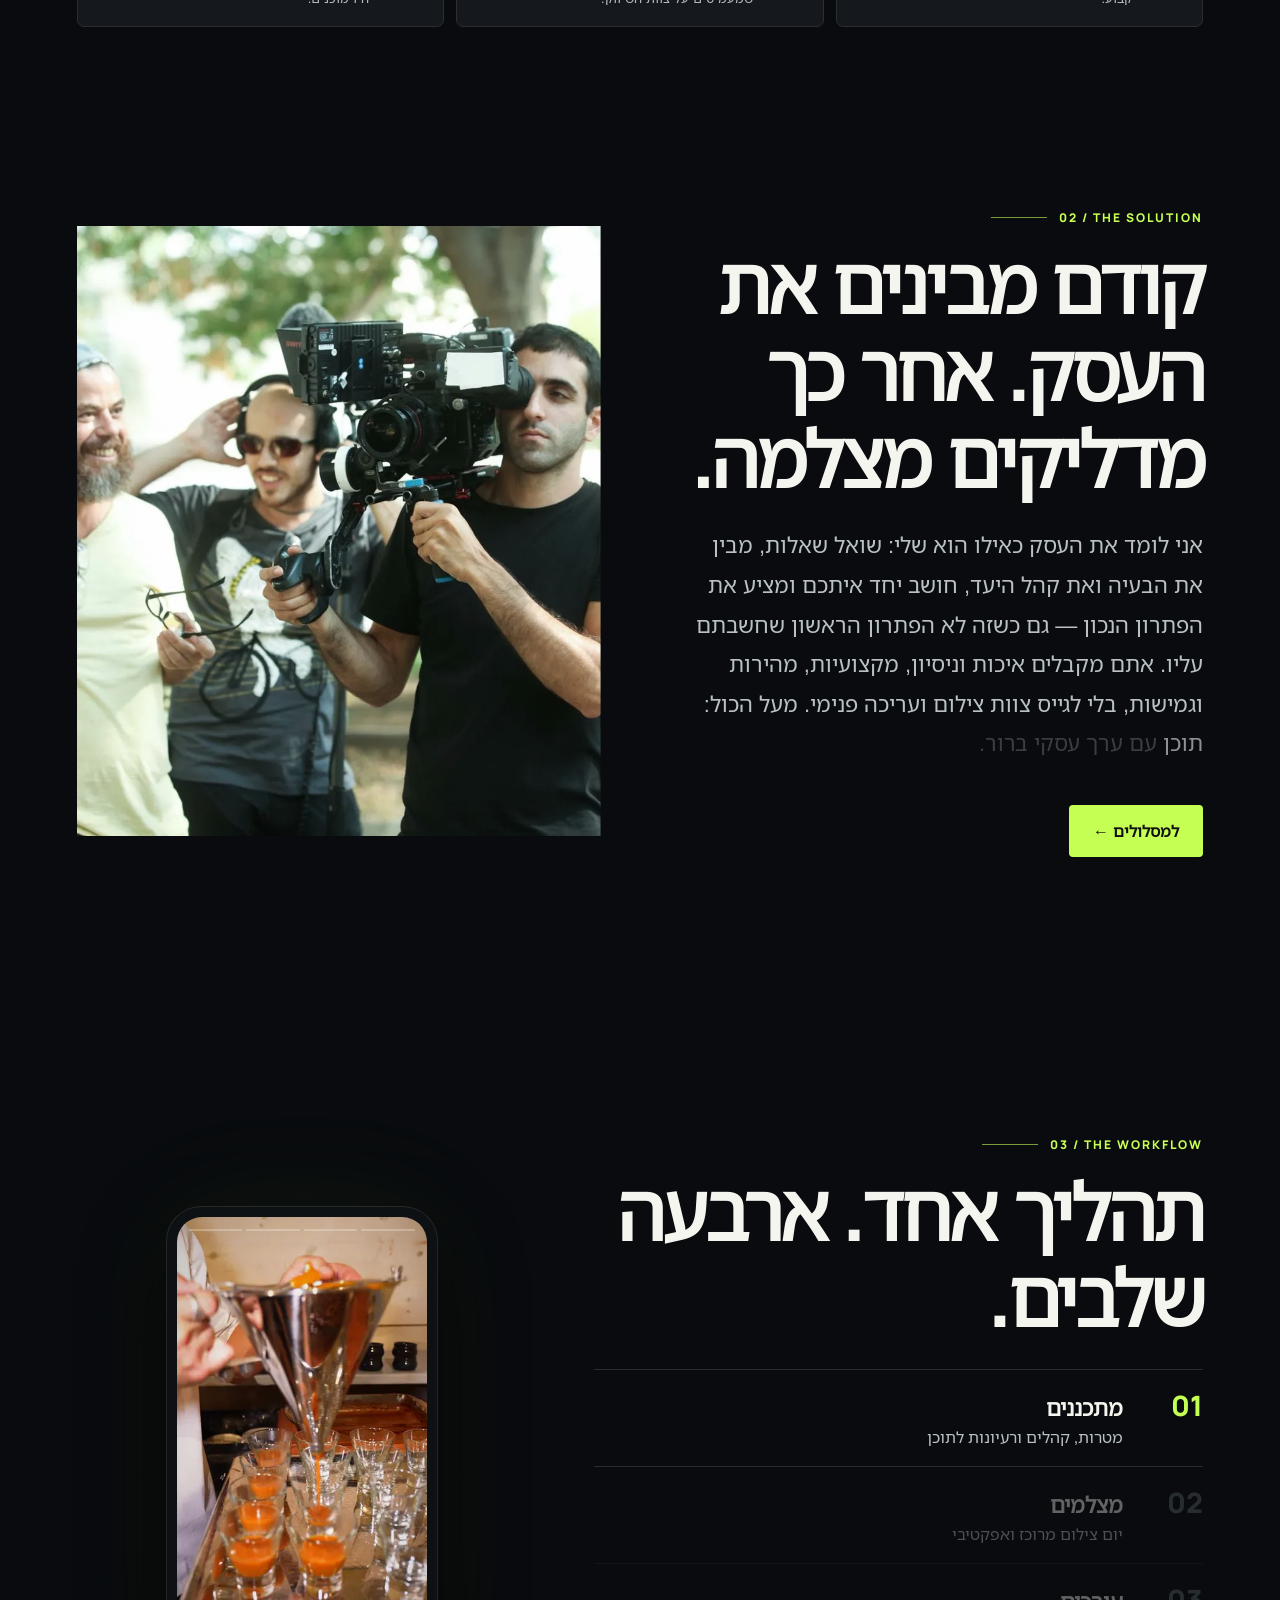
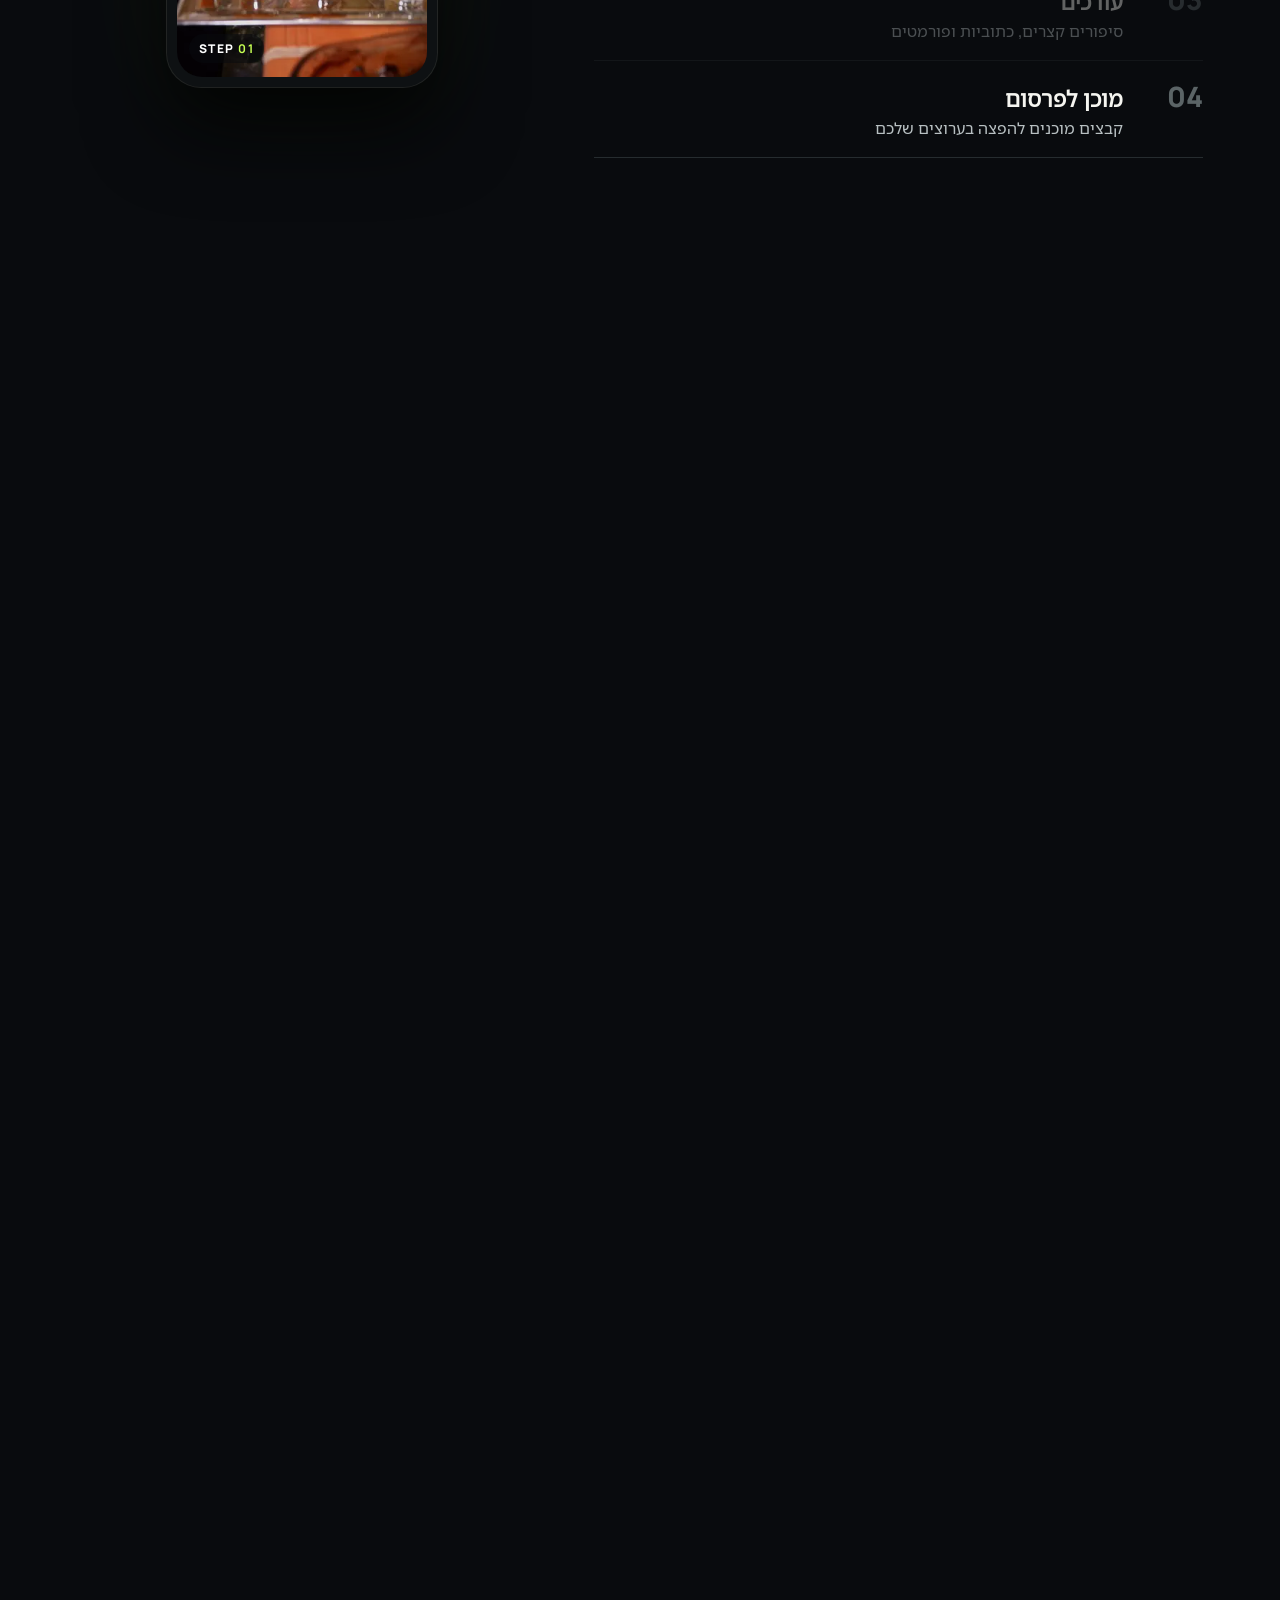
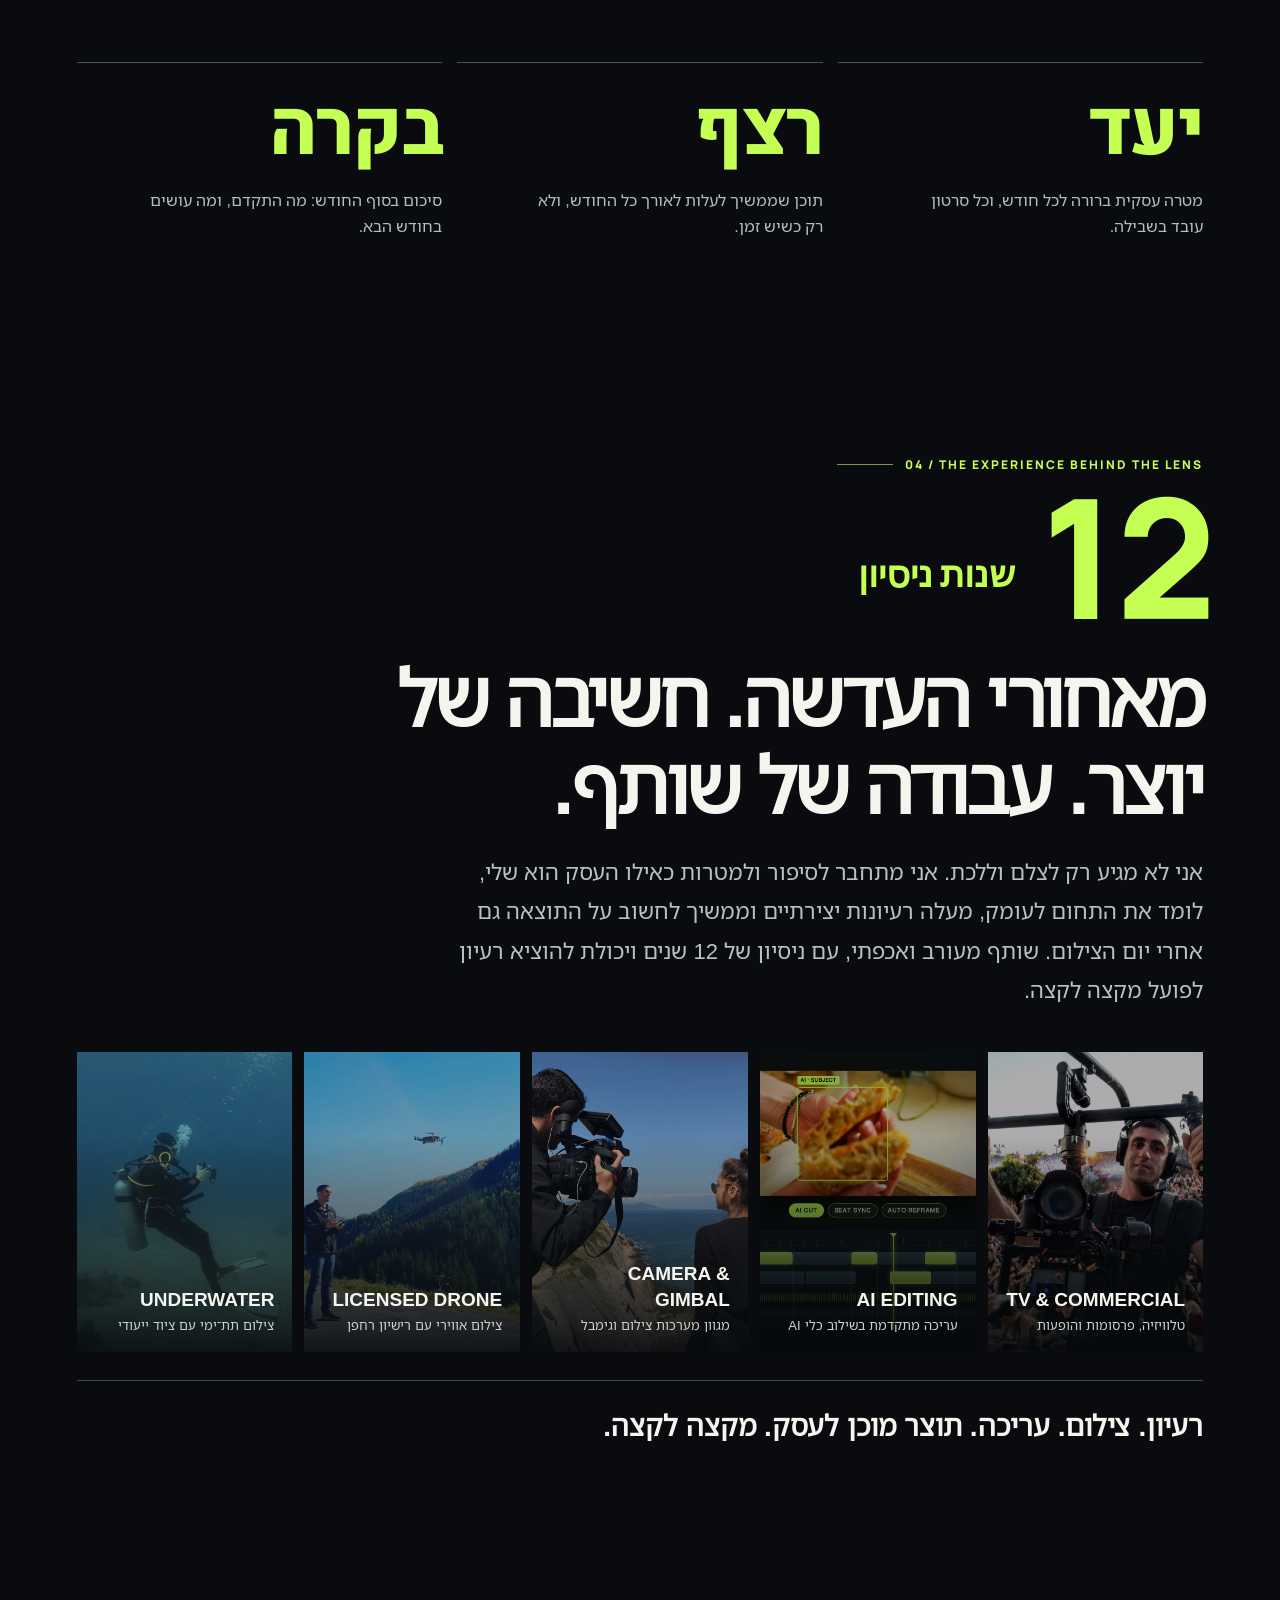
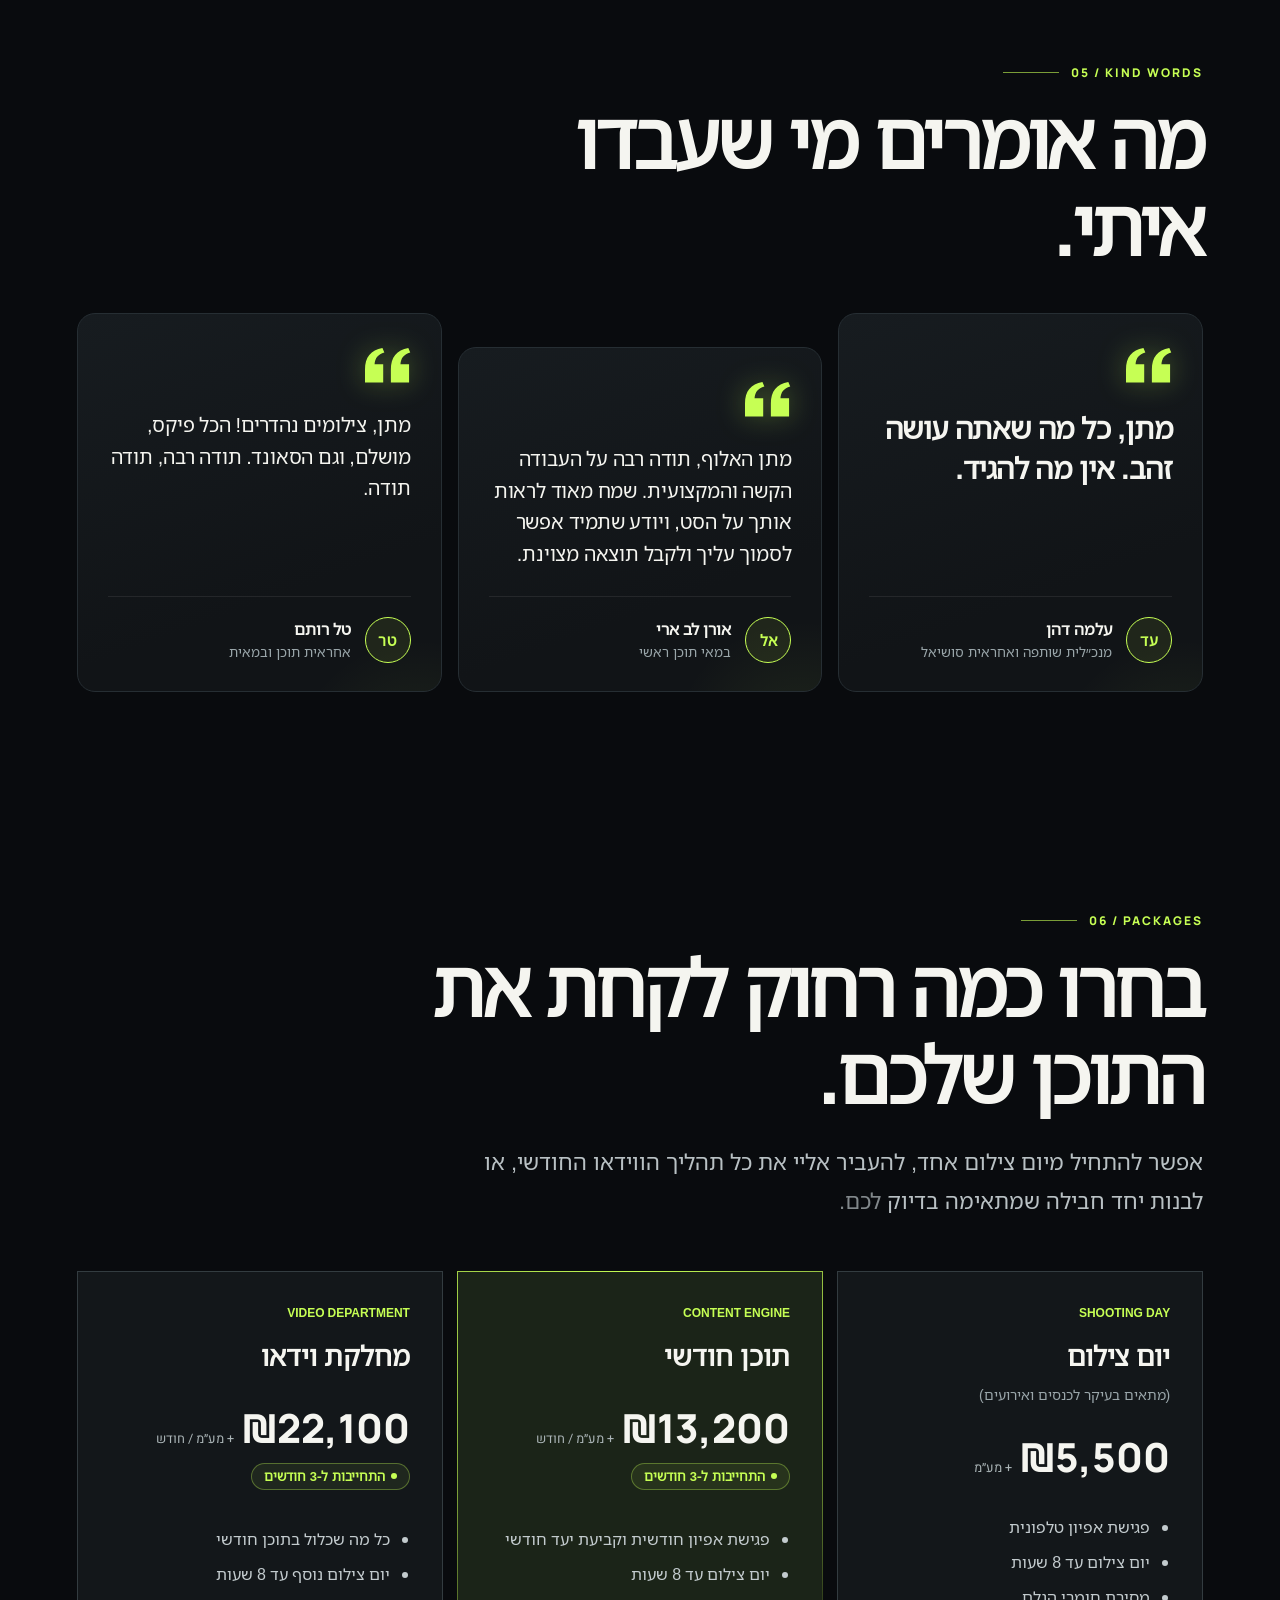
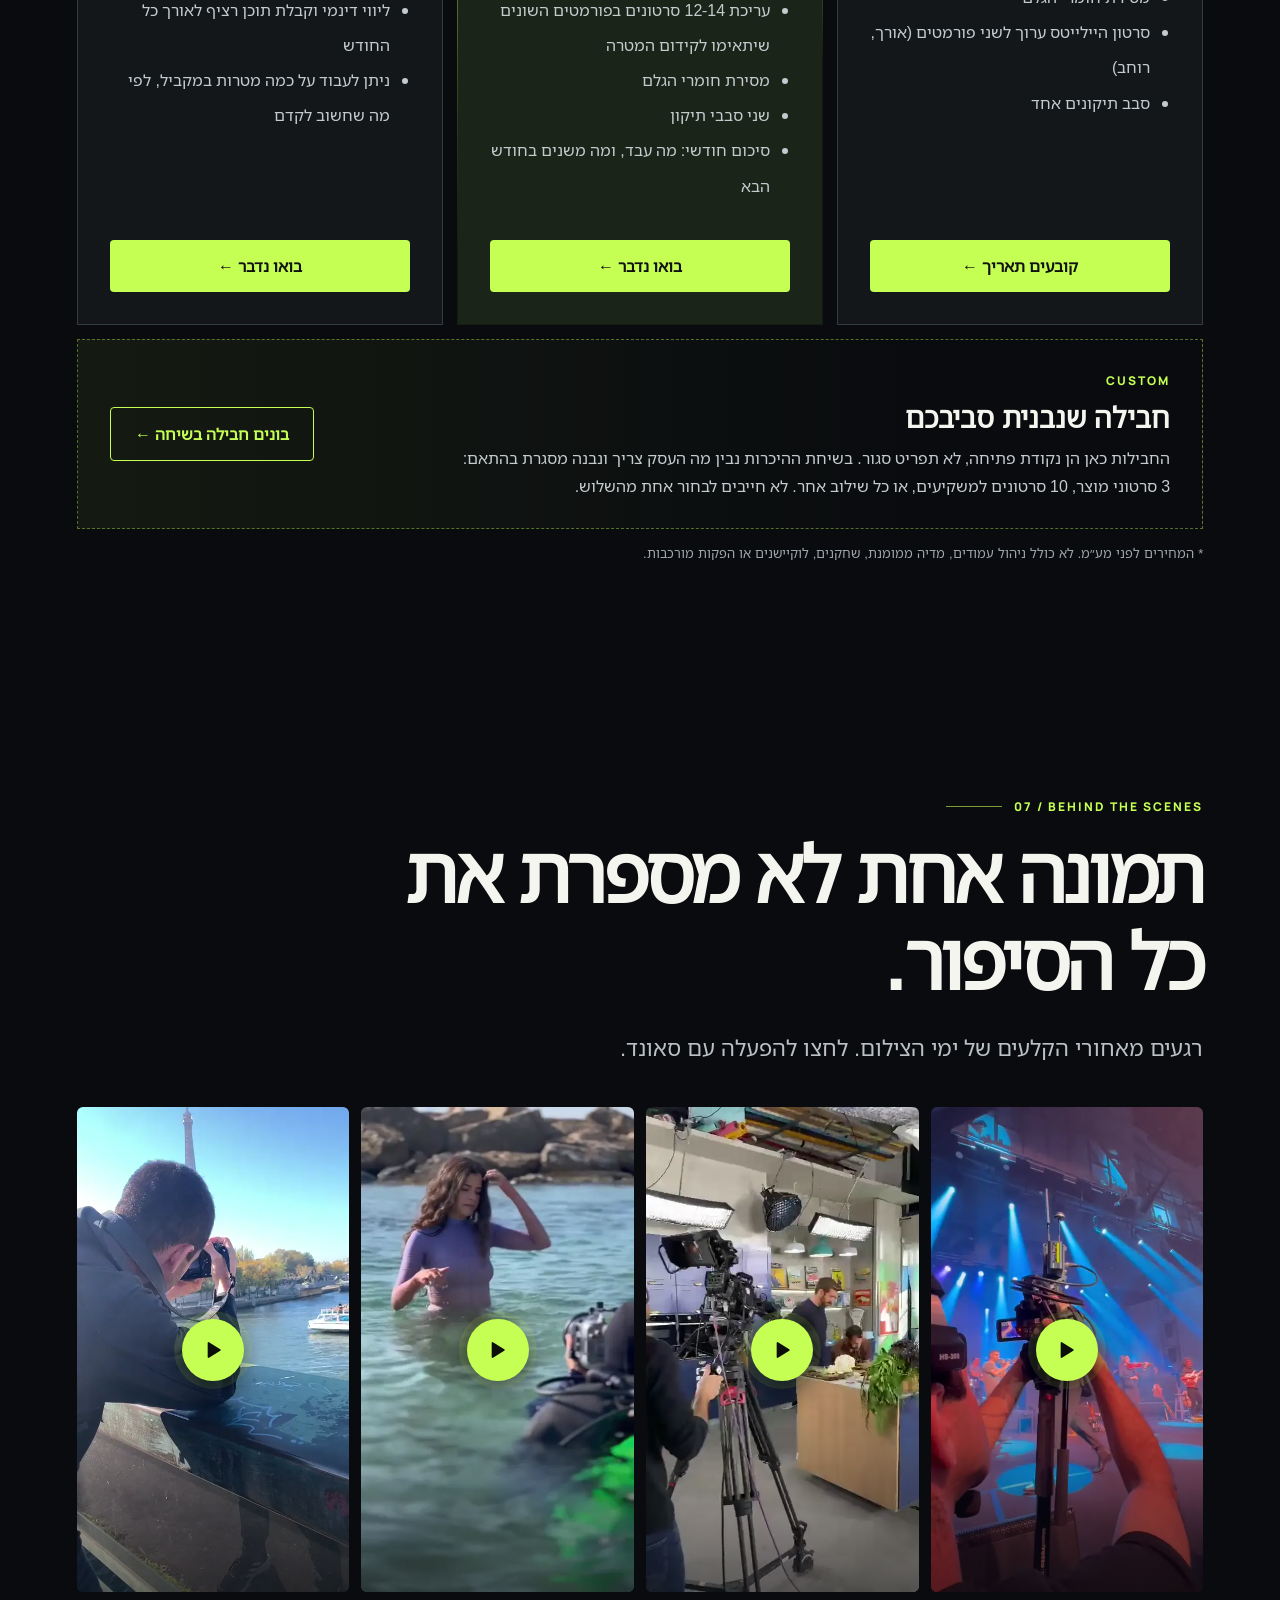
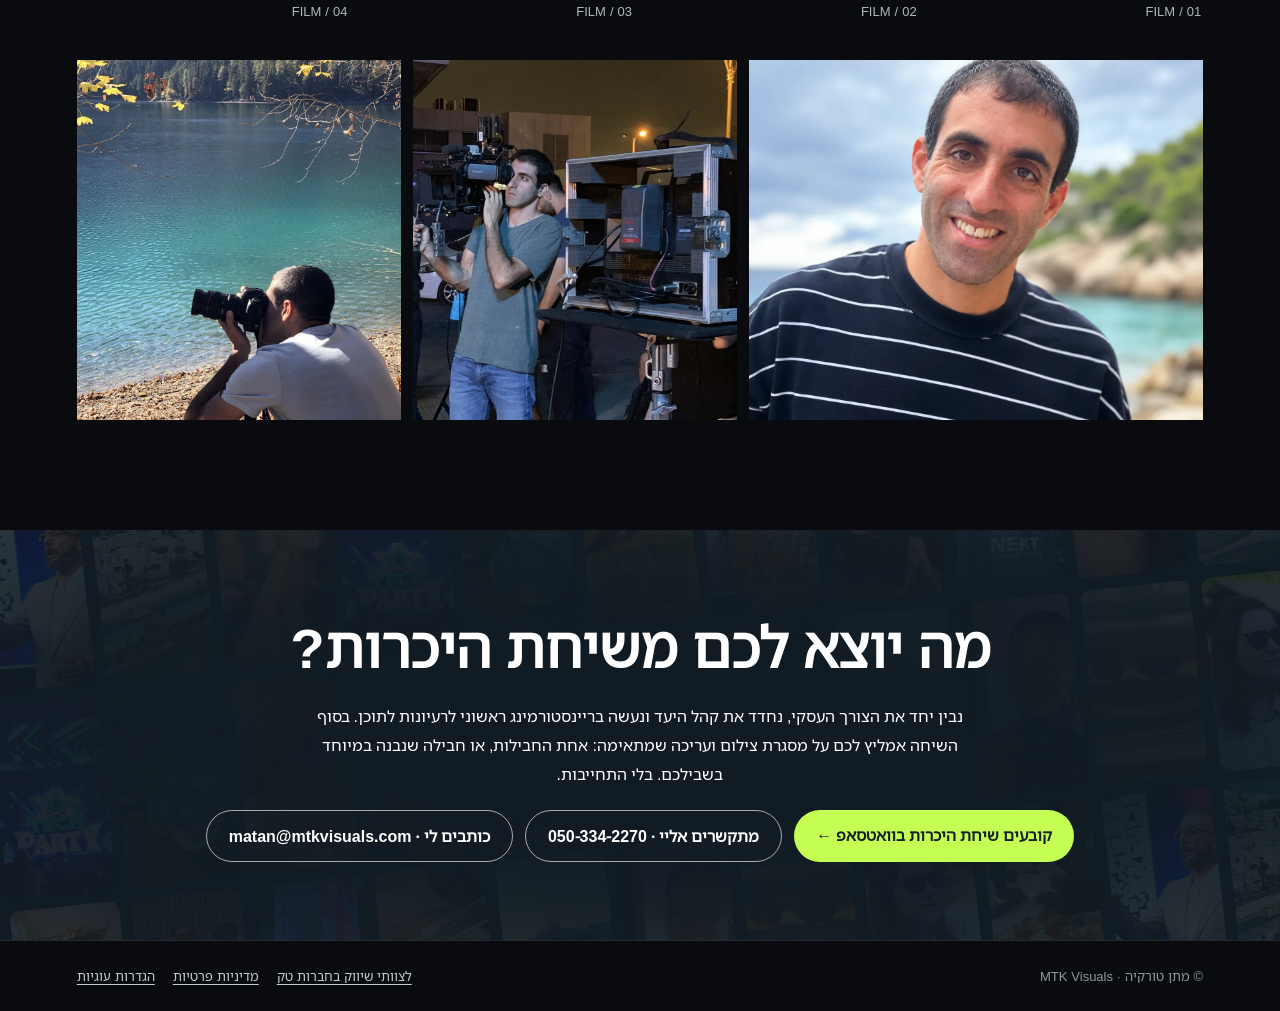
==== commit 65472a81: "Add tech landing page, custom-package message, privacy policy and tracking setup - tech.html: landin" ====
--- a/index.html
+++ b/index.html
@@ -414,15 +414,15 @@
  #problem .grid3 .tile .num:before,#problem .grid3 .tile .num:after{width:12px;margin-left:-6px}
  #problem .grid3 .tile h3{margin-top:0}
 }
-</style></head><body><header><a class="logo brand-lockup" href="#top">MTK <b>VISUALS</b><span class="logo-tagline">CONTENT · VIDEO · STRATEGY</span></a><nav><a data-en="Solution" data-he="הפתרון" href="#solution">הפתרון</a><a data-en="Work" data-he="עבודות" href="#reels">עבודות</a><a data-en="Experience" data-he="ניסיון" href="#experience">ניסיון</a><a data-en="Packages" data-he="מסלולים" href="#pricing">מסלולים</a><button class="lang" id="switch" onclick="window.mtkToggleLanguage();return false;" type="button">EN</button></nav></header>
+</style><link href="assets/css/mtk-extra.css" rel="stylesheet"/><script defer src="assets/js/mtk-tracking.js"></script></head><body><header><a class="logo brand-lockup" href="#top">MTK <b>VISUALS</b><span class="logo-tagline">CONTENT · VIDEO · STRATEGY</span></a><nav><a data-en="Solution" data-he="הפתרון" href="#solution">הפתרון</a><a data-en="Work" data-he="עבודות" href="#reels">עבודות</a><a data-en="Experience" data-he="ניסיון" href="#experience">ניסיון</a><a data-en="Packages" data-he="מסלולים" href="#pricing">מסלולים</a><button class="lang" id="switch" onclick="window.mtkToggleLanguage();return false;" type="button">EN</button></nav></header>
 <main><section class="hero h4b" id="top"><div class="hero-media"><img alt="מתן מצלם במצלמת קולנוע בצילום לילה" class="hero-photo" fetchpriority="high" src="assets/img/hero-4b.webp"/><div class="rec" aria-hidden="true"><i></i>REC <span class="tc">00:00:00:00</span></div></div><div class="hero-glow" aria-hidden="true"></div><div class="hero-content"><div class="eyebrow">CONTENT · VIDEO · STRATEGY</div><h1><span class="split-w" data-en="Your business doesn’t need more social media videos." data-he="העסק שלכם לא צריך עוד סרטונים לרשתות החברתיות.">העסק שלכם לא צריך עוד סרטונים לרשתות החברתיות.</span> <span class="hl split-w" data-en="It needs results." data-he="הוא צריך תוצאות.">הוא צריך תוצאות.</span></h1><p class="hero-sub"><span class="hero-me" data-en="I’m Matan Turkia — cinematographer, editor and producer." data-he="אני מתן טורקיה, צלם, עורך ומפיק.">אני מתן טורקיה, צלם, עורך ומפיק.</span> <span data-en="I combine business thinking, creative, video production and professional editing to create content that doesn’t just look great — it serves a goal." data-he="ואני משלב חשיבה עסקית, קריאייטיב, הפקת וידאו ועריכה מקצועית כדי ליצור תוכן שלא רק נראה מצוין — אלא משרת מטרה">ואני משלב חשיבה עסקית, קריאייטיב, הפקת וידאו ועריכה מקצועית כדי ליצור תוכן שלא רק נראה מצוין — אלא משרת מטרה</span></p><a class="cta" data-en="Build your next content month →" data-he="בואו נבנה את החודש הבא ←" href="https://wa.me/972503342270?text=היי%20מתן%2C%20אשמח%20לקבוע%20שיחת%20היכרות">בואו נבנה את החודש הבא ←</a></div><a class="scroll-cue" href="#reels" aria-label="גלילה לסרטונים"><span></span>SCROLL</a></section>
 <section class="river" id="reels" aria-label="דוגמאות"><button class="river-nav prev" type="button" aria-label="לסרטונים הקודמים">‹</button><button class="river-nav next" type="button" aria-label="לסרטונים הבאים">›</button><div class="river-tilt"><div class="river-row" style="--dur:118s"><div class="river-track"><button class="rc" type="button" data-open="alma-01" data-slug="alma-01" data-full="assets/reels/alma-01.mp4" data-poster="assets/reels/alma-01.webp" data-ar="0.5625" style="--ar:0.5625" aria-label="צפייה בסרטון עם סאונד"><video class="pv" muted playsinline loop preload="none" poster="assets/reels/alma-01.webp" data-src="assets/reels/p/alma-01.mp4" data-slug="alma-01"></video><span class="play-dot"></span><span class="rc-cap"><b data-he="עומר – שף אירועים" data-en="Omer – Event Chef">עומר – שף אירועים</b><span data-he="שיווק העסק – אירוע לדוגמא" data-en="Business marketing – a sample event">שיווק העסק – אירוע לדוגמא</span></span></button><button class="rc" type="button" data-open="finnegan-07" data-slug="finnegan-07" data-full="assets/reels/finnegan-07.mp4" data-poster="assets/reels/finnegan-07.webp" data-ar="0.5625" style="--ar:0.5625" aria-label="צפייה בסרטון עם סאונד"><video class="pv" muted playsinline loop preload="none" poster="assets/reels/finnegan-07.webp" data-src="assets/reels/p/finnegan-07.mp4" data-slug="finnegan-07"></video><span class="play-dot"></span><span class="rc-cap"><b data-he="פיניגן" data-en="Finnegan">פיניגן</b><span data-he="כנס שנתי – טרנדים בהייטק הישראלי" data-en="Annual conference – trends in Israeli tech">כנס שנתי – טרנדים בהייטק הישראלי</span></span></button><button class="rc" type="button" data-open="x-charity" data-slug="x-charity" data-full="assets/reels/x-charity.mp4" data-poster="assets/reels/x-charity.webp" data-ar="1.7778" style="--ar:1.7778" aria-label="צפייה בסרטון עם סאונד"><video class="pv" muted playsinline loop preload="none" poster="assets/reels/x-charity.webp" data-src="assets/reels/p/x-charity.mp4" data-slug="x-charity"></video><span class="play-dot"></span><span class="rc-cap"><b data-he="חב״ד" data-en="Chabad">חב״ד</b><span data-he="הצגת ההתנדבות – מציאת מתנדבים חדשים" data-en="Showcasing volunteering – recruiting new volunteers">הצגת ההתנדבות – מציאת מתנדבים חדשים</span></span></button><button class="rc" type="button" data-open="singles-v" data-slug="singles-v" data-full="assets/reels/singles-v.mp4" data-poster="assets/reels/singles-v.webp" data-ar="0.5625" style="--ar:0.5625" aria-label="צפייה בסרטון עם סאונד"><video class="pv" muted playsinline loop preload="none" poster="assets/reels/singles-v.webp" data-src="assets/reels/p/singles-v.mp4" data-slug="singles-v"></video><span class="play-dot"></span><span class="rc-cap"><b data-he="ג׳ילט" data-en="Gillette">ג׳ילט</b><span data-he="שיווק דאודורנט חדש" data-en="Launching a new deodorant">שיווק דאודורנט חדש</span></span></button><button class="rc" type="button" data-open="discount-05" data-slug="discount-05" data-full="assets/reels/discount-05.mp4" data-poster="assets/reels/discount-05.webp" data-ar="0.5625" style="--ar:0.5625" aria-label="צפייה בסרטון עם סאונד"><video class="pv" muted playsinline loop preload="none" poster="assets/reels/discount-05.webp" data-src="assets/reels/p/discount-05.mp4" data-slug="discount-05"></video><span class="play-dot"></span><span class="rc-cap"><b data-he="בנק דיסקונט" data-en="Discount Bank">בנק דיסקונט</b><span data-he="כנס שנתי – מצטייני המחלקה" data-en="Annual conference – the department’s top performers">כנס שנתי – מצטייני המחלקה</span></span></button><button class="rc" type="button" data-open="footlocker-v" data-slug="footlocker-v" data-full="assets/reels/footlocker-v.mp4" data-poster="assets/reels/footlocker-v.webp" data-ar="0.5625" style="--ar:0.5625" aria-label="צפייה בסרטון עם סאונד"><video class="pv" muted playsinline loop preload="none" poster="assets/reels/footlocker-v.webp" data-src="assets/reels/p/footlocker-v.mp4" data-slug="footlocker-v"></video><span class="play-dot"></span><span class="rc-cap"><b data-he="פוטלוקר" data-en="Foot Locker">פוטלוקר</b><span data-he="שיווק חנות חדשה בנמל תל אביב" data-en="Promoting a new store at Tel Aviv Port">שיווק חנות חדשה בנמל תל אביב</span></span></button><button class="rc" type="button" data-open="tnuva-l" data-slug="tnuva-l" data-full="assets/reels/tnuva-l.mp4" data-poster="assets/reels/tnuva-l.webp" data-ar="1.7778" style="--ar:1.7778" aria-label="צפייה בסרטון עם סאונד"><video class="pv" muted playsinline loop preload="none" poster="assets/reels/tnuva-l.webp" data-src="assets/reels/p/tnuva-l.mp4" data-slug="tnuva-l"></video><span class="play-dot"></span><span class="rc-cap"><b data-he="בלוגרית אוכל" data-en="Food blogger">בלוגרית אוכל</b><span data-he="פרסום מתכונים" data-en="Promoting recipes">פרסום מתכונים</span></span></button><button class="rc" type="button" data-open="royoren-04" data-slug="royoren-04" data-full="assets/reels/royoren-04.mp4" data-poster="assets/reels/royoren-04.webp" data-ar="0.5625" style="--ar:0.5625" aria-label="צפייה בסרטון עם סאונד"><video class="pv" muted playsinline loop preload="none" poster="assets/reels/royoren-04.webp" data-src="assets/reels/p/royoren-04.mp4" data-slug="royoren-04"></video><span class="play-dot"></span><span class="rc-cap"><b data-he="רוי אורן – שף פרטי" data-en="Roy Oren – Private Chef">רוי אורן – שף פרטי</b><span data-he="שיווק העסק – אירוע לדוגמא" data-en="Business marketing – a sample event">שיווק העסק – אירוע לדוגמא</span></span></button><button class="rc" type="button" data-open="wedding-v" data-slug="wedding-v" data-full="assets/reels/wedding-v.mp4" data-poster="assets/reels/wedding-v.webp" data-ar="0.5625" style="--ar:0.5625" aria-label="צפייה בסרטון עם סאונד"><video class="pv" muted playsinline loop preload="none" poster="assets/reels/wedding-v.webp" data-src="assets/reels/p/wedding-v.mp4" data-slug="wedding-v"></video><span class="play-dot"></span><span class="rc-cap"><b data-he="גיא פינס" data-en="Guy Pines">גיא פינס</b><span data-he="אירוע סיכום ״חתונה ממבט ראשון״" data-en="“Married at First Sight” wrap-up event">אירוע סיכום ״חתונה ממבט ראשון״</span></span></button><button class="rc" type="button" data-open="x-interviews" data-slug="x-interviews" data-full="assets/reels/x-interviews.mp4" data-poster="assets/reels/x-interviews.webp" data-ar="0.5625" style="--ar:0.5625" aria-label="צפייה בסרטון עם סאונד"><video class="pv" muted playsinline loop preload="none" poster="assets/reels/x-interviews.webp" data-src="assets/reels/p/x-interviews.mp4" data-slug="x-interviews"></video><span class="play-dot"></span><span class="rc-cap"><b data-he="פיניגן" data-en="Finnegan">פיניגן</b><span data-he="גיוס לקוחות ומשקיעים" data-en="Attracting clients and investors">גיוס לקוחות ומשקיעים</span></span></button><button class="rc" type="button" data-open="clinic-v" data-slug="clinic-v" data-full="assets/reels/clinic-v.mp4" data-poster="assets/reels/clinic-v.webp" data-ar="0.5625" style="--ar:0.5625" aria-label="צפייה בסרטון עם סאונד"><video class="pv" muted playsinline loop preload="none" poster="assets/reels/clinic-v.webp" data-src="assets/reels/p/clinic-v.mp4" data-slug="clinic-v"></video><span class="play-dot"></span><span class="rc-cap"><b data-he="אלה אגוזי" data-en="Ella Egozi">אלה אגוזי</b><span data-he="סרטוני הדרכה לטיפולים" data-en="Training videos for treatments">סרטוני הדרכה לטיפולים</span></span></button><button class="rc" type="button" data-open="surf-l" data-slug="surf-l" data-full="assets/reels/surf-l.mp4" data-poster="assets/reels/surf-l.webp" data-ar="1.7778" style="--ar:1.7778" aria-label="צפייה בסרטון עם סאונד"><video class="pv" muted playsinline loop preload="none" poster="assets/reels/surf-l.webp" data-src="assets/reels/p/surf-l.mp4" data-slug="surf-l"></video><span class="play-dot"></span><span class="rc-cap"><b data-he="עמותת גלישה" data-en="Surf nonprofit">עמותת גלישה</b><span data-he="שיווק – טיפולים דרך גלישת גלים" data-en="Marketing – therapy through surfing">שיווק – טיפולים דרך גלישת גלים</span></span></button><button class="rc" type="button" data-open="sgallery-v" data-slug="sgallery-v" data-full="assets/reels/sgallery-v.mp4" data-poster="assets/reels/sgallery-v.webp" data-ar="0.5625" style="--ar:0.5625" aria-label="צפייה בסרטון עם סאונד"><video class="pv" muted playsinline loop preload="none" poster="assets/reels/sgallery-v.webp" data-src="assets/reels/p/sgallery-v.mp4" data-slug="sgallery-v"></video><span class="play-dot"></span><span class="rc-cap"><b data-he="סופר-פארם" data-en="Super-Pharm">סופר-פארם</b><span data-he="שיווק קולקציה חדשה של מוצרים" data-en="Launching a new product collection">שיווק קולקציה חדשה של מוצרים</span></span></button><button class="rc" type="button" data-open="alma-05" data-slug="alma-05" data-full="assets/reels/alma-05.mp4" data-poster="assets/reels/alma-05.webp" data-ar="0.5625" style="--ar:0.5625" aria-label="צפייה בסרטון עם סאונד"><video class="pv" muted playsinline loop preload="none" poster="assets/reels/alma-05.webp" data-src="assets/reels/p/alma-05.mp4" data-slug="alma-05"></video><span class="play-dot"></span><span class="rc-cap"><b data-he="עומר – שף אירועים" data-en="Omer – Event Chef">עומר – שף אירועים</b><span data-he="שיווק העסק – אירוע לדוגמא" data-en="Business marketing – a sample event">שיווק העסק – אירוע לדוגמא</span></span></button><button class="rc" type="button" data-open="finnegan-06" data-slug="finnegan-06" data-full="assets/reels/finnegan-06.mp4" data-poster="assets/reels/finnegan-06.webp" data-ar="0.5625" style="--ar:0.5625" aria-label="צפייה בסרטון עם סאונד"><video class="pv" muted playsinline loop preload="none" poster="assets/reels/finnegan-06.webp" data-src="assets/reels/p/finnegan-06.mp4" data-slug="finnegan-06"></video><span class="play-dot"></span><span class="rc-cap"><b data-he="פיניגן" data-en="Finnegan">פיניגן</b><span data-he="כנס שנתי" data-en="Annual conference">כנס שנתי</span></span></button><button class="rc" type="button" data-open="alma-01" data-slug="alma-01" data-full="assets/reels/alma-01.mp4" data-poster="assets/reels/alma-01.webp" data-ar="0.5625" style="--ar:0.5625" aria-label="צפייה בסרטון עם סאונד" aria-hidden="true" tabindex="-1"><video class="pv" muted playsinline loop preload="none" poster="assets/reels/alma-01.webp" data-src="assets/reels/p/alma-01.mp4" data-slug="alma-01"></video><span class="play-dot"></span><span class="rc-cap"><b data-he="עומר – שף אירועים" data-en="Omer – Event Chef">עומר – שף אירועים</b><span data-he="שיווק העסק – אירוע לדוגמא" data-en="Business marketing – a sample event">שיווק העסק – אירוע לדוגמא</span></span></button><button class="rc" type="button" data-open="finnegan-07" data-slug="finnegan-07" data-full="assets/reels/finnegan-07.mp4" data-poster="assets/reels/finnegan-07.webp" data-ar="0.5625" style="--ar:0.5625" aria-label="צפייה בסרטון עם סאונד" aria-hidden="true" tabindex="-1"><video class="pv" muted playsinline loop preload="none" poster="assets/reels/finnegan-07.webp" data-src="assets/reels/p/finnegan-07.mp4" data-slug="finnegan-07"></video><span class="play-dot"></span><span class="rc-cap"><b data-he="פיניגן" data-en="Finnegan">פיניגן</b><span data-he="כנס שנתי – טרנדים בהייטק הישראלי" data-en="Annual conference – trends in Israeli tech">כנס שנתי – טרנדים בהייטק הישראלי</span></span></button><button class="rc" type="button" data-open="x-charity" data-slug="x-charity" data-full="assets/reels/x-charity.mp4" data-poster="assets/reels/x-charity.webp" data-ar="1.7778" style="--ar:1.7778" aria-label="צפייה בסרטון עם סאונד" aria-hidden="true" tabindex="-1"><video class="pv" muted playsinline loop preload="none" poster="assets/reels/x-charity.webp" data-src="assets/reels/p/x-charity.mp4" data-slug="x-charity"></video><span class="play-dot"></span><span class="rc-cap"><b data-he="חב״ד" data-en="Chabad">חב״ד</b><span data-he="הצגת ההתנדבות – מציאת מתנדבים חדשים" data-en="Showcasing volunteering – recruiting new volunteers">הצגת ההתנדבות – מציאת מתנדבים חדשים</span></span></button><button class="rc" type="button" data-open="singles-v" data-slug="singles-v" data-full="assets/reels/singles-v.mp4" data-poster="assets/reels/singles-v.webp" data-ar="0.5625" style="--ar:0.5625" aria-label="צפייה בסרטון עם סאונד" aria-hidden="true" tabindex="-1"><video class="pv" muted playsinline loop preload="none" poster="assets/reels/singles-v.webp" data-src="assets/reels/p/singles-v.mp4" data-slug="singles-v"></video><span class="play-dot"></span><span class="rc-cap"><b data-he="ג׳ילט" data-en="Gillette">ג׳ילט</b><span data-he="שיווק דאודורנט חדש" data-en="Launching a new deodorant">שיווק דאודורנט חדש</span></span></button><button class="rc" type="button" data-open="discount-05" data-slug="discount-05" data-full="assets/reels/discount-05.mp4" data-poster="assets/reels/discount-05.webp" data-ar="0.5625" style="--ar:0.5625" aria-label="צפייה בסרטון עם סאונד" aria-hidden="true" tabindex="-1"><video class="pv" muted playsinline loop preload="none" poster="assets/reels/discount-05.webp" data-src="assets/reels/p/discount-05.mp4" data-slug="discount-05"></video><span class="play-dot"></span><span class="rc-cap"><b data-he="בנק דיסקונט" data-en="Discount Bank">בנק דיסקונט</b><span data-he="כנס שנתי – מצטייני המחלקה" data-en="Annual conference – the department’s top performers">כנס שנתי – מצטייני המחלקה</span></span></button><button class="rc" type="button" data-open="footlocker-v" data-slug="footlocker-v" data-full="assets/reels/footlocker-v.mp4" data-poster="assets/reels/footlocker-v.webp" data-ar="0.5625" style="--ar:0.5625" aria-label="צפייה בסרטון עם סאונד" aria-hidden="true" tabindex="-1"><video class="pv" muted playsinline loop preload="none" poster="assets/reels/footlocker-v.webp" data-src="assets/reels/p/footlocker-v.mp4" data-slug="footlocker-v"></video><span class="play-dot"></span><span class="rc-cap"><b data-he="פוטלוקר" data-en="Foot Locker">פוטלוקר</b><span data-he="שיווק חנות חדשה בנמל תל אביב" data-en="Promoting a new store at Tel Aviv Port">שיווק חנות חדשה בנמל תל אביב</span></span></button><button class="rc" type="button" data-open="tnuva-l" data-slug="tnuva-l" data-full="assets/reels/tnuva-l.mp4" data-poster="assets/reels/tnuva-l.webp" data-ar="1.7778" style="--ar:1.7778" aria-label="צפייה בסרטון עם סאונד" aria-hidden="true" tabindex="-1"><video class="pv" muted playsinline loop preload="none" poster="assets/reels/tnuva-l.webp" data-src="assets/reels/p/tnuva-l.mp4" data-slug="tnuva-l"></video><span class="play-dot"></span><span class="rc-cap"><b data-he="בלוגרית אוכל" data-en="Food blogger">בלוגרית אוכל</b><span data-he="פרסום מתכונים" data-en="Promoting recipes">פרסום מתכונים</span></span></button><button class="rc" type="button" data-open="royoren-04" data-slug="royoren-04" data-full="assets/reels/royoren-04.mp4" data-poster="assets/reels/royoren-04.webp" data-ar="0.5625" style="--ar:0.5625" aria-label="צפייה בסרטון עם סאונד" aria-hidden="true" tabindex="-1"><video class="pv" muted playsinline loop preload="none" poster="assets/reels/royoren-04.webp" data-src="assets/reels/p/royoren-04.mp4" data-slug="royoren-04"></video><span class="play-dot"></span><span class="rc-cap"><b data-he="רוי אורן – שף פרטי" data-en="Roy Oren – Private Chef">רוי אורן – שף פרטי</b><span data-he="שיווק העסק – אירוע לדוגמא" data-en="Business marketing – a sample event">שיווק העסק – אירוע לדוגמא</span></span></button><button class="rc" type="button" data-open="wedding-v" data-slug="wedding-v" data-full="assets/reels/wedding-v.mp4" data-poster="assets/reels/wedding-v.webp" data-ar="0.5625" style="--ar:0.5625" aria-label="צפייה בסרטון עם סאונד" aria-hidden="true" tabindex="-1"><video class="pv" muted playsinline loop preload="none" poster="assets/reels/wedding-v.webp" data-src="assets/reels/p/wedding-v.mp4" data-slug="wedding-v"></video><span class="play-dot"></span><span class="rc-cap"><b data-he="גיא פינס" data-en="Guy Pines">גיא פינס</b><span data-he="אירוע סיכום ״חתונה ממבט ראשון״" data-en="“Married at First Sight” wrap-up event">אירוע סיכום ״חתונה ממבט ראשון״</span></span></button><button class="rc" type="button" data-open="x-interviews" data-slug="x-interviews" data-full="assets/reels/x-interviews.mp4" data-poster="assets/reels/x-interviews.webp" data-ar="0.5625" style="--ar:0.5625" aria-label="צפייה בסרטון עם סאונד" aria-hidden="true" tabindex="-1"><video class="pv" muted playsinline loop preload="none" poster="assets/reels/x-interviews.webp" data-src="assets/reels/p/x-interviews.mp4" data-slug="x-interviews"></video><span class="play-dot"></span><span class="rc-cap"><b data-he="פיניגן" data-en="Finnegan">פיניגן</b><span data-he="גיוס לקוחות ומשקיעים" data-en="Attracting clients and investors">גיוס לקוחות ומשקיעים</span></span></button><button class="rc" type="button" data-open="clinic-v" data-slug="clinic-v" data-full="assets/reels/clinic-v.mp4" data-poster="assets/reels/clinic-v.webp" data-ar="0.5625" style="--ar:0.5625" aria-label="צפייה בסרטון עם סאונד" aria-hidden="true" tabindex="-1"><video class="pv" muted playsinline loop preload="none" poster="assets/reels/clinic-v.webp" data-src="assets/reels/p/clinic-v.mp4" data-slug="clinic-v"></video><span class="play-dot"></span><span class="rc-cap"><b data-he="אלה אגוזי" data-en="Ella Egozi">אלה אגוזי</b><span data-he="סרטוני הדרכה לטיפולים" data-en="Training videos for treatments">סרטוני הדרכה לטיפולים</span></span></button><button class="rc" type="button" data-open="surf-l" data-slug="surf-l" data-full="assets/reels/surf-l.mp4" data-poster="assets/reels/surf-l.webp" data-ar="1.7778" style="--ar:1.7778" aria-label="צפייה בסרטון עם סאונד" aria-hidden="true" tabindex="-1"><video class="pv" muted playsinline loop preload="none" poster="assets/reels/surf-l.webp" data-src="assets/reels/p/surf-l.mp4" data-slug="surf-l"></video><span class="play-dot"></span><span class="rc-cap"><b data-he="עמותת גלישה" data-en="Surf nonprofit">עמותת גלישה</b><span data-he="שיווק – טיפולים דרך גלישת גלים" data-en="Marketing – therapy through surfing">שיווק – טיפולים דרך גלישת גלים</span></span></button><button class="rc" type="button" data-open="sgallery-v" data-slug="sgallery-v" data-full="assets/reels/sgallery-v.mp4" data-poster="assets/reels/sgallery-v.webp" data-ar="0.5625" style="--ar:0.5625" aria-label="צפייה בסרטון עם סאונד" aria-hidden="true" tabindex="-1"><video class="pv" muted playsinline loop preload="none" poster="assets/reels/sgallery-v.webp" data-src="assets/reels/p/sgallery-v.mp4" data-slug="sgallery-v"></video><span class="play-dot"></span><span class="rc-cap"><b data-he="סופר-פארם" data-en="Super-Pharm">סופר-פארם</b><span data-he="שיווק קולקציה חדשה של מוצרים" data-en="Launching a new product collection">שיווק קולקציה חדשה של מוצרים</span></span></button><button class="rc" type="button" data-open="alma-05" data-slug="alma-05" data-full="assets/reels/alma-05.mp4" data-poster="assets/reels/alma-05.webp" data-ar="0.5625" style="--ar:0.5625" aria-label="צפייה בסרטון עם סאונד" aria-hidden="true" tabindex="-1"><video class="pv" muted playsinline loop preload="none" poster="assets/reels/alma-05.webp" data-src="assets/reels/p/alma-05.mp4" data-slug="alma-05"></video><span class="play-dot"></span><span class="rc-cap"><b data-he="עומר – שף אירועים" data-en="Omer – Event Chef">עומר – שף אירועים</b><span data-he="שיווק העסק – אירוע לדוגמא" data-en="Business marketing – a sample event">שיווק העסק – אירוע לדוגמא</span></span></button><button class="rc" type="button" data-open="finnegan-06" data-slug="finnegan-06" data-full="assets/reels/finnegan-06.mp4" data-poster="assets/reels/finnegan-06.webp" data-ar="0.5625" style="--ar:0.5625" aria-label="צפייה בסרטון עם סאונד" aria-hidden="true" tabindex="-1"><video class="pv" muted playsinline loop preload="none" poster="assets/reels/finnegan-06.webp" data-src="assets/reels/p/finnegan-06.mp4" data-slug="finnegan-06"></video><span class="play-dot"></span><span class="rc-cap"><b data-he="פיניגן" data-en="Finnegan">פיניגן</b><span data-he="כנס שנתי" data-en="Annual conference">כנס שנתי</span></span></button></div></div></div></section>
 <section class="container" id="problem"><div class="kicker">01 / THE PROBLEM</div><h2 class="section-title" data-en="Everyone needs video. Nobody has time to produce it." data-he="כולם צריכים וידאו. לאף אחד אין זמן להפיק אותו.">כולם צריכים וידאו. לאף אחד אין זמן להפיק אותו.</h2><p class="lead" data-en="Another post to publish. Another campaign missing assets. Another shoot postponed. When every video is a new project, momentum disappears and teams burn out." data-he="עוד פוסט שצריך לעלות. עוד קמפיין בלי חומרים. עוד יום צילום שנדחה. כשהפקת תוכן היא פרויקט חדש בכל פעם — הרצף נשבר והצוות נשחק.">עוד פוסט שצריך לעלות. עוד קמפיין בלי חומרים. עוד יום צילום שנדחה. כשהפקת תוכן היא פרויקט חדש בכל פעם — הרצף נשבר והצוות נשחק.</p><div class="grid3"><article class="tile"><span aria-hidden="true" class="num">✕</span><h3 data-en="No consistency" data-he="אין רצף">אין רצף</h3><p data-en="Content happens when there's time, not as a reliable marketing engine." data-he="תוכן נוצר רק כשיש זמן — ולא כחלק ממנוע שיווק קבוע.">תוכן נוצר רק כשיש זמן — ולא כחלק ממנוע שיווק קבוע.</p></article><article class="tile"><span aria-hidden="true" class="num">✕</span><h3 data-en="Too much coordination" data-he="יותר מדי תיאומים">יותר מדי תיאומים</h3><p data-en="Vendors, schedules, approvals and revisions consume marketing time." data-he="ספקים, לו״ז, אישורים, גרסאות ותיקונים שמעמיסים על צוות השיווק.">ספקים, לו״ז, אישורים, גרסאות ותיקונים שמעמיסים על צוות השיווק.</p></article><article class="tile"><span aria-hidden="true" class="num">✕</span><h3 data-en="No clear output plan" data-he="אין צפי ברור">אין צפי ברור</h3><p data-en="It's hard to forecast how many assets will be ready — and when." data-he="קשה לתכנן מראש כמה נכסי תוכן יתקבלו ומתי יהיו מוכנים.">קשה לתכנן מראש כמה נכסי תוכן יתקבלו ומתי יהיו מוכנים.</p></article></div></section>
 <section class="container split" id="solution"><div><div class="kicker">02 / THE SOLUTION</div><h2 class="section-title" data-en="Understand the business first. Roll camera second." data-he="קודם מבינים את העסק. אחר כך מדליקים מצלמה.">קודם מבינים את העסק. אחר כך מדליקים מצלמה.</h2><p class="lead" data-en="I learn your business as if it were my own: ask questions, understand the challenge and audience, think alongside you and suggest the right solution — even when it is not the first one you imagined. You get quality, experience, speed and flexibility without an in-house video team. Above all: content with clear business value." data-he="אני לומד את העסק כאילו הוא שלי: שואל שאלות, מבין את הבעיה ואת קהל היעד, חושב יחד איתכם ומציע את הפתרון הנכון — גם כשזה לא הפתרון הראשון שחשבתם עליו. אתם מקבלים איכות וניסיון, מקצועיות, מהירות וגמישות, בלי לגייס צוות צילום ועריכה פנימי. מעל הכול: תוכן עם ערך עסקי ברור.">אני לומד את העסק כאילו הוא שלי: שואל שאלות, מבין את הבעיה ואת קהל היעד, חושב יחד איתכם ומציע את הפתרון הנכון — גם כשזה לא הפתרון הראשון שחשבתם עליו. אתם מקבלים איכות וניסיון, מקצועיות, מהירות וגמישות, בלי לגייס צוות צילום ועריכה פנימי. מעל הכול: תוכן עם ערך עסקי ברור.</p><a class="cta" data-en="Explore packages →" data-he="למסלולים ←" href="#pricing">למסלולים ←</a></div><div class="sol-media"><div class="sol-frame"><img alt="Matan filming on location" loading="lazy" src="assets/img/solution.webp"/></div><button class="float-reel" type="button" aria-label="צפייה בסרטונים עם סאונד"><video class="fv" muted playsinline preload="none" poster="assets/reels/alma-01.webp" data-src="assets/reels/p/alma-01.mp4" data-slug="alma-01"></video><video class="fv" muted playsinline preload="none" poster="assets/reels/finnegan-07.webp" data-src="assets/reels/p/finnegan-07.mp4" data-slug="finnegan-07"></video><video class="fv" muted playsinline preload="none" poster="assets/reels/singles-v.webp" data-src="assets/reels/p/singles-v.mp4" data-slug="singles-v"></video><video class="fv" muted playsinline preload="none" poster="assets/reels/discount-05.webp" data-src="assets/reels/p/discount-05.mp4" data-slug="discount-05"></video><video class="fv" muted playsinline preload="none" poster="assets/reels/footlocker-v.webp" data-src="assets/reels/p/footlocker-v.mp4" data-slug="footlocker-v"></video><video class="fv" muted playsinline preload="none" poster="assets/reels/royoren-04.webp" data-src="assets/reels/p/royoren-04.mp4" data-slug="royoren-04"></video><video class="fv" muted playsinline preload="none" poster="assets/reels/wedding-v.webp" data-src="assets/reels/p/wedding-v.mp4" data-slug="wedding-v"></video><video class="fv" muted playsinline preload="none" poster="assets/reels/x-interviews.webp" data-src="assets/reels/p/x-interviews.mp4" data-slug="x-interviews"></video><video class="fv" muted playsinline preload="none" poster="assets/reels/clinic-v.webp" data-src="assets/reels/p/clinic-v.mp4" data-slug="clinic-v"></video><video class="fv" muted playsinline preload="none" poster="assets/reels/sgallery-v.webp" data-src="assets/reels/p/sgallery-v.mp4" data-slug="sgallery-v"></video><video class="fv" muted playsinline preload="none" poster="assets/reels/alma-05.webp" data-src="assets/reels/p/alma-05.mp4" data-slug="alma-05"></video><video class="fv" muted playsinline preload="none" poster="assets/reels/finnegan-06.webp" data-src="assets/reels/p/finnegan-06.mp4" data-slug="finnegan-06"></video><span class="lbl"><i></i>NOW PLAYING</span></button></div></section>
 <section class="container flow" id="workflow"><div class="flow-track"><div class="flow-pin"><div class="flow-copy"><div class="kicker">03 / THE WORKFLOW</div><h2 class="section-title" data-en="One workflow. Four steps." data-he="תהליך אחד. ארבעה שלבים.">תהליך אחד. ארבעה שלבים.</h2><div class="steps"><div class="step"><strong>01</strong><h3 data-en="Plan" data-he="מתכננים">מתכננים</h3><p data-en="Goals, audiences and content ideas" data-he="מטרות, קהלים ורעיונות לתוכן">מטרות, קהלים ורעיונות לתוכן</p></div><div class="step"><strong>02</strong><h3 data-en="Shoot" data-he="מצלמים">מצלמים</h3><p data-en="One focused production day" data-he="יום צילום מרוכז ואפקטיבי">יום צילום מרוכז ואפקטיבי</p></div><div class="step"><strong>03</strong><h3 data-en="Edit" data-he="עורכים">עורכים</h3><p data-en="Short stories, captions and formats" data-he="סיפורים קצרים, כתוביות ופורמטים">סיפורים קצרים, כתוביות ופורמטים</p></div><div class="step"><strong>04</strong><h3 data-en="Ready to publish" data-he="מוכן לפרסום">מוכן לפרסום</h3><p data-en="Ready-to-use assets for your channels" data-he="קבצים מוכנים להפצה בערוצים שלכם">קבצים מוכנים להפצה בערוצים שלכם</p></div></div></div><div class="flow-phone" aria-hidden="true"><div class="phone"><div class="phone-in"><video muted playsinline loop preload="none" poster="assets/reels/royoren-04.webp" data-src="assets/reels/p/royoren-04.mp4"></video><video muted playsinline loop preload="none" poster="assets/img/posters/bts-01.webp" data-src="assets/video/bts-01.mp4"></video><video muted playsinline loop preload="none" poster="assets/reels/alma-01.webp" data-src="assets/reels/p/alma-01.mp4"></video><video muted playsinline loop preload="none" poster="assets/reels/discount-05.webp" data-src="assets/reels/p/discount-05.mp4"></video><div class="phone-bar"><i></i><i></i><i></i><i></i></div><div class="phone-tag">STEP <b>01</b></div></div></div></div></div></div><div class="stats outcomes"><div class="stat"><b data-en="Goal" data-he="יעד">יעד</b><p data-en="A clear business goal every month, and every video works toward it." data-he="מטרה עסקית ברורה לכל חודש, וכל סרטון עובד בשבילה.">מטרה עסקית ברורה לכל חודש, וכל סרטון עובד בשבילה.</p></div><div class="stat"><b data-en="Flow" data-he="רצף">רצף</b><p data-en="Content that keeps coming all month, not only when there is time." data-he="תוכן שממשיך לעלות לאורך כל החודש, ולא רק כשיש זמן.">תוכן שממשיך לעלות לאורך כל החודש, ולא רק כשיש זמן.</p></div><div class="stat"><b data-en="Review" data-he="בקרה">בקרה</b><p data-en="An end-of-month review: what moved forward and what comes next." data-he="סיכום בסוף החודש: מה התקדם, ומה עושים בחודש הבא.">סיכום בסוף החודש: מה התקדם, ומה עושים בחודש הבא.</p></div></div></section>
 
-<section class="container" id="experience"><div class="kicker">04 / THE EXPERIENCE BEHIND THE LENS</div><div class="experience-big">12<span data-en="YEARS" data-he="שנות ניסיון" style="font-size:.22em;letter-spacing:0;vertical-align:middle;margin-inline-start:12px">שנות ניסיון</span></div><h2 class="section-title" data-en="Behind the lens. A creator’s eye. A partner’s mindset." data-he="מאחורי העדשה. חשיבה של יוצר. עבודה של שותף.">מאחורי העדשה. חשיבה של יוצר. עבודה של שותף.</h2><p class="lead" data-en="I don’t just show up, shoot and leave. I connect with your story and goals as if the business were my own, learn the field, bring creative ideas and keep thinking about the result after the shoot. A committed, hands-on partner with 12 years of experience taking ideas from concept to final edit." data-he="אני לא מגיע רק לצלם וללכת. אני מתחבר לסיפור ולמטרות כאילו העסק הוא שלי, לומד את התחום לעומק, מעלה רעיונות יצירתיים וממשיך לחשוב על התוצאה גם אחרי יום הצילום. שותף מעורב ואכפתי, עם ניסיון של 12 שנים ויכולת להוציא רעיון לפועל מקצה לקצה.">אני לא מגיע רק לצלם וללכת. אני מתחבר לסיפור ולמטרות כאילו העסק הוא שלי, לומד את התחום לעומק, מעלה רעיונות יצירתיים וממשיך לחשוב על התוצאה גם אחרי יום הצילום. שותף מעורב ואכפתי, עם ניסיון של 12 שנים ויכולת להוציא רעיון לפועל מקצה לקצה.</p><div class="experience-grid"><article class="experience-card"><img alt="Matan filming a live event" loading="lazy" src="assets/img/exp-tv.webp"/><div class="cap"><h3>TV &amp; COMMERCIAL</h3><p data-en="Television, commercials and live shows" data-he="טלוויזיה, פרסומות והופעות">טלוויזיה, פרסומות והופעות</p></div></article><article class="experience-card exp-ai"><img alt="AI editing timeline" loading="lazy" src="assets/img/exp-ai.webp"/><div class="cap"><h3>AI EDITING</h3><p data-en="Advanced editing with AI tools" data-he="עריכה מתקדמת בשילוב כלי AI">עריכה מתקדמת בשילוב כלי AI</p></div></article><article class="experience-card"><img alt="Matan operating a professional camera" loading="lazy" src="assets/img/exp-camera.webp"/><div class="cap"><h3>CAMERA &amp; GIMBAL</h3><p data-en="Professional camera systems and gimbals" data-he="מגוון מערכות צילום וגימבל">מגוון מערכות צילום וגימבל</p></div></article><article class="experience-card"><img alt="מתן מצלם באמצעות רחפן בהרים" loading="lazy" src="assets/img/exp-drone.webp"/><div class="cap"><h3>LICENSED DRONE</h3><p data-en="Licensed aerial drone filming" data-he="צילום אווירי עם רישיון רחפן">צילום אווירי עם רישיון רחפן</p></div></article><article class="experience-card"><img alt="Underwater filming" loading="lazy" src="assets/img/exp-underwater.webp"/><div class="cap"><h3>UNDERWATER</h3><p data-en="Underwater filming with dedicated equipment" data-he="צילום תת־ימי עם ציוד ייעודי">צילום תת־ימי עם ציוד ייעודי</p></div></article></div><div class="experience-end" data-en="Concept. Production. Editing. Business-ready video. End to end." data-he="רעיון. צילום. עריכה. תוצר מוכן לעסק. מקצה לקצה.">רעיון. צילום. עריכה. תוצר מוכן לעסק. מקצה לקצה.</div></section><section class="container voices" id="voices"><div class="kicker">05 / KIND WORDS</div><h2 class="section-title" data-en="From the people I work with." data-he="מה אומרים מי שעבדו איתי.">מה אומרים מי שעבדו איתי.</h2><div class="voice-grid"><figure class="voice short"><svg class="vq" viewBox="0 0 48 36" aria-hidden="true"><path fill="currentColor" d="M0 36V22.5C0 9.6 6.1 2.1 18.2 0l2 4.6C13.6 6.4 10.4 10.5 10 17h9v19H0zm27 0V22.5C27 9.6 33.1 2.1 45.2 0l2 4.6C40.6 6.4 37.4 10.5 37 17h9v19H27z"/></svg><blockquote data-en="Matan, everything you do is gold. Nothing more to say." data-he="מתן, כל מה שאתה עושה זהב. אין מה להגיד.">מתן, כל מה שאתה עושה זהב. אין מה להגיד.</blockquote><figcaption><span class="vav" aria-hidden="true">עד</span><span class="vwho"><b data-en="Alma Dahan" data-he="עלמה דהן">עלמה דהן</b><small data-en="Co-CEO &amp; Head of Social" data-he="מנכ״לית שותפה ואחראית סושיאל">מנכ״לית שותפה ואחראית סושיאל</small></span></figcaption></figure><figure class="voice"><svg class="vq" viewBox="0 0 48 36" aria-hidden="true"><path fill="currentColor" d="M0 36V22.5C0 9.6 6.1 2.1 18.2 0l2 4.6C13.6 6.4 10.4 10.5 10 17h9v19H0zm27 0V22.5C27 9.6 33.1 2.1 45.2 0l2 4.6C40.6 6.4 37.4 10.5 37 17h9v19H27z"/></svg><blockquote data-en="Matan, you champ — thank you for the hard, professional work. Always great to see you on set, and I know I can always count on you for an excellent result." data-he="מתן האלוף, תודה רבה על העבודה הקשה והמקצועית. שמח מאוד לראות אותך על הסט, ויודע שתמיד אפשר לסמוך עליך ולקבל תוצאה מצוינת.">מתן האלוף, תודה רבה על העבודה הקשה והמקצועית. שמח מאוד לראות אותך על הסט, ויודע שתמיד אפשר לסמוך עליך ולקבל תוצאה מצוינת.</blockquote><figcaption><span class="vav" aria-hidden="true">אל</span><span class="vwho"><b data-en="Oren Lev Ari" data-he="אורן לב ארי">אורן לב ארי</b><small data-en="Head Content Director" data-he="במאי תוכן ראשי">במאי תוכן ראשי</small></span></figcaption></figure><figure class="voice"><svg class="vq" viewBox="0 0 48 36" aria-hidden="true"><path fill="currentColor" d="M0 36V22.5C0 9.6 6.1 2.1 18.2 0l2 4.6C13.6 6.4 10.4 10.5 10 17h9v19H0zm27 0V22.5C27 9.6 33.1 2.1 45.2 0l2 4.6C40.6 6.4 37.4 10.5 37 17h9v19H27z"/></svg><blockquote data-en="Matan, great footage! Everything spot on, perfect — the sound too. Thank you so much!" data-he="מתן, צילומים נהדרים! הכל פיקס, מושלם, וגם הסאונד. תודה רבה, תודה תודה.">מתן, צילומים נהדרים! הכל פיקס, מושלם, וגם הסאונד. תודה רבה, תודה תודה.</blockquote><figcaption><span class="vav" aria-hidden="true">טר</span><span class="vwho"><b data-en="Tal Rotem" data-he="טל רותם">טל רותם</b><small data-en="Content Lead &amp; Director" data-he="אחראית תוכן ובמאית">אחראית תוכן ובמאית</small></span></figcaption></figure></div></section><section class="container" id="pricing"><div class="kicker">06 / PACKAGES</div><h2 class="section-title" data-en="Choose how far your content goes." data-he="בחרו כמה רחוק לקחת את התוכן שלכם.">בחרו כמה רחוק לקחת את התוכן שלכם.</h2><p class="lead" data-en="Start with a single shooting day, or hand your entire monthly video workflow over to me." data-he="אפשר להתחיל מיום צילום אחד, או להעביר אליי את כל תהליך הווידאו החודשי.">אפשר להתחיל מיום צילום אחד, או להעביר אליי את כל תהליך הווידאו החודשי.</p><div class="packages"><article class="package"><span class="tag">SHOOTING DAY</span><h3 data-en="Shooting day" data-he="יום צילום">יום צילום</h3><p class="pkg-note" data-en="(Best suited to conferences and events)" data-he="(מתאים בעיקר לכנסים ואירועים)">(מתאים בעיקר לכנסים ואירועים)</p><div class="price">₪5,500 <small data-en="+ VAT" data-he="+ מע״מ">+ מע״מ</small></div><ul><li data-en="Scoping call by phone" data-he="פגישת אפיון טלפונית">פגישת אפיון טלפונית</li><li data-en="Shooting day, up to 8 hours" data-he="יום צילום עד 8 שעות">יום צילום עד 8 שעות</li><li data-en="Raw footage delivery" data-he="מסירת חומרי הגלם">מסירת חומרי הגלם</li><li data-en="Edited highlights video in two formats (vertical, horizontal)" data-he="סרטון היילייטס ערוך לשני פורמטים (אורך, רוחב)">סרטון היילייטס ערוך לשני פורמטים (אורך, רוחב)</li><li data-en="One revision round" data-he="סבב תיקונים אחד">סבב תיקונים אחד</li></ul><a class="cta" data-track="pkg-shooting-day" data-en="Book a date →" data-he="קובעים תאריך ←" href="https://wa.me/972503342270?text=%D7%94%D7%99%D7%99%20%D7%9E%D7%AA%D7%9F%2C%20%D7%90%D7%A9%D7%9E%D7%97%20%D7%9C%D7%A7%D7%91%D7%95%D7%A2%20%D7%AA%D7%90%D7%A8%D7%99%D7%9A%20%D7%9C%D7%99%D7%95%D7%9D%20%D7%A6%D7%99%D7%9C%D7%95%D7%9D">קובעים תאריך ←</a></article><article class="package featured"><span class="tag">CONTENT ENGINE</span><h3 data-en="Monthly Content" data-he="תוכן חודשי">תוכן חודשי</h3><div class="price">₪13,200 <small data-en="+ VAT / month" data-he="+ מע״מ / חודש">+ מע״מ / חודש</small></div><span class="pkg-term" data-he="התחייבות ל-3 חודשים" data-en="3-month commitment" title="מינימום 3 חודשים, כדי לבנות תהליך עבודה רציף">התחייבות ל-3 חודשים</span><ul><li data-en="Monthly planning meeting and a monthly goal" data-he="פגישת אפיון חודשית וקביעת יעד חודשי">פגישת אפיון חודשית וקביעת יעד חודשי</li><li data-en="Shooting day, up to 8 hours" data-he="יום צילום עד 8 שעות">יום צילום עד 8 שעות</li><li data-en="12–14 edited videos, in the formats that best serve the goal" data-he="עריכת 12-14 סרטונים בפורמטים השונים שיתאימו לקידום המטרה">עריכת 12-14 סרטונים בפורמטים השונים שיתאימו לקידום המטרה</li><li data-en="Raw footage delivery" data-he="מסירת חומרי הגלם">מסירת חומרי הגלם</li><li data-en="Two revision rounds" data-he="שני סבבי תיקון">שני סבבי תיקון</li><li data-en="Monthly summary: what worked, and what we change next month" data-he="סיכום חודשי: מה עבד, ומה משנים בחודש הבא">סיכום חודשי: מה עבד, ומה משנים בחודש הבא</li></ul><a class="cta" data-track="pkg-monthly" data-en="Let&#x27;s talk →" data-he="בואו נדבר ←" href="https://wa.me/972503342270?text=%D7%94%D7%99%D7%99%20%D7%9E%D7%AA%D7%9F%2C%20%D7%90%D7%A9%D7%9E%D7%97%20%D7%9C%D7%A9%D7%99%D7%97%D7%94%20%D7%9C%D7%92%D7%91%D7%99%20%D7%AA%D7%95%D7%9B%D7%9F%20%D7%97%D7%95%D7%93%D7%A9%D7%99">בואו נדבר ←</a></article><article class="package"><span class="tag">VIDEO DEPARTMENT</span><h3 data-en="Video Department" data-he="מחלקת וידאו">מחלקת וידאו</h3><div class="price">₪22,100 <small data-en="+ VAT / month" data-he="+ מע״מ / חודש">+ מע״מ / חודש</small></div><span class="pkg-term" data-he="התחייבות ל-3 חודשים" data-en="3-month commitment" title="מינימום 3 חודשים, כדי לבנות תהליך עבודה רציף">התחייבות ל-3 חודשים</span><ul><li data-en="Everything in Monthly Content" data-he="כל מה שכלול בתוכן חודשי">כל מה שכלול בתוכן חודשי</li><li data-en="An additional shooting day, up to 8 hours" data-he="יום צילום נוסף עד 8 שעות">יום צילום נוסף עד 8 שעות</li><li data-en="Flexible support and continuous content delivered all month" data-he="ליווי דינמי וקבלת תוכן רציף לאורך כל החודש">ליווי דינמי וקבלת תוכן רציף לאורך כל החודש</li><li data-en="Work on several goals in parallel, based on what matters most to promote" data-he="ניתן לעבוד על כמה מטרות במקביל, לפי מה שחשוב לקדם">ניתן לעבוד על כמה מטרות במקביל, לפי מה שחשוב לקדם</li></ul><a class="cta" data-track="pkg-department" data-en="Let&#x27;s talk →" data-he="בואו נדבר ←" href="https://wa.me/972503342270?text=%D7%94%D7%99%D7%99%20%D7%9E%D7%AA%D7%9F%2C%20%D7%90%D7%A9%D7%9E%D7%97%20%D7%9C%D7%A9%D7%99%D7%97%D7%94%20%D7%9C%D7%92%D7%91%D7%99%20%D7%9E%D7%97%D7%9C%D7%A7%D7%AA%20%D7%95%D7%99%D7%93%D7%90%D7%95">בואו נדבר ←</a></article></div><p class="note" data-en="* Prices exclude VAT. Not included: social account management, paid media, talent, locations and complex productions." data-he="* המחירים לפני מע״מ. לא כולל ניהול עמודים, מדיה ממומנת, שחקנים, לוקיישנים או הפקות מורכבות.">* המחירים לפני מע״מ. לא כולל ניהול עמודים, מדיה ממומנת, שחקנים, לוקיישנים או הפקות מורכבות.</p></section>
-<section class="container" id="bts"><div class="kicker">07 / BEHIND THE SCENES</div><h2 class="section-title" data-en="A still image never tells the whole story." data-he="תמונה אחת לא מספרת את כל הסיפור.">תמונה אחת לא מספרת את כל הסיפור.</h2><p class="lead" data-en="Moments from behind the scenes. Tap to play with sound." data-he="רגעים מאחורי הקלעים של ימי הצילום. לחצו להפעלה עם סאונד.">רגעים מאחורי הקלעים של ימי הצילום. לחצו להפעלה עם סאונד.</p><div class="reels bts"><figure class="reel"><div class="bts-v"><video playsinline="" preload="none" poster="assets/img/posters/bts-01.webp" src="assets/video/bts-01.mp4"></video><button class="bts-play" type="button" aria-label="הפעלה עם סאונד"><svg viewBox="0 0 24 24" aria-hidden="true"><path fill="currentColor" d="M8 5.5v13a.8.8 0 0 0 1.2.7l10.4-6.5a.8.8 0 0 0 0-1.4L9.2 4.8A.8.8 0 0 0 8 5.5z"/></svg></button></div><figcaption>FILM / 01</figcaption></figure><figure class="reel"><div class="bts-v"><video playsinline="" preload="none" poster="assets/img/posters/bts-02.webp" src="assets/video/bts-02.mp4"></video><button class="bts-play" type="button" aria-label="הפעלה עם סאונד"><svg viewBox="0 0 24 24" aria-hidden="true"><path fill="currentColor" d="M8 5.5v13a.8.8 0 0 0 1.2.7l10.4-6.5a.8.8 0 0 0 0-1.4L9.2 4.8A.8.8 0 0 0 8 5.5z"/></svg></button></div><figcaption>FILM / 02</figcaption></figure><figure class="reel"><div class="bts-v"><video playsinline="" preload="none" poster="assets/img/posters/bts-03.webp" src="assets/video/bts-03.mp4"></video><button class="bts-play" type="button" aria-label="הפעלה עם סאונד"><svg viewBox="0 0 24 24" aria-hidden="true"><path fill="currentColor" d="M8 5.5v13a.8.8 0 0 0 1.2.7l10.4-6.5a.8.8 0 0 0 0-1.4L9.2 4.8A.8.8 0 0 0 8 5.5z"/></svg></button></div><figcaption>FILM / 03</figcaption></figure><figure class="reel"><div class="bts-v"><video playsinline="" preload="none" poster="assets/img/posters/bts-04.webp" src="assets/video/bts-04.mp4"></video><button class="bts-play" type="button" aria-label="הפעלה עם סאונד"><svg viewBox="0 0 24 24" aria-hidden="true"><path fill="currentColor" d="M8 5.5v13a.8.8 0 0 0 1.2.7l10.4-6.5a.8.8 0 0 0 0-1.4L9.2 4.8A.8.8 0 0 0 8 5.5z"/></svg></button></div><figcaption>FILM / 04</figcaption></figure></div><p class="swipe-hint" data-en="Swipe for more →" data-he="← גוללים הצידה לעוד">← גוללים הצידה לעוד</p><div class="gallery"><img alt="מתן מחייך, צילום פורטרט טבעי" loading="lazy" src="assets/img/bts-portrait.webp"/><img alt="Matan filming" loading="lazy" src="assets/img/bts-filming.webp"/><img alt="Matan underwater" loading="lazy" src="assets/img/bts-underwater.webp"/></div></section><section class="mtk-cta" id="contact"><div class="cta-wall" aria-hidden="true"><div class="row"><img alt="" loading="lazy" src="assets/reels/alma-01.webp"/><img alt="" loading="lazy" src="assets/reels/finnegan-07.webp"/><img alt="" loading="lazy" src="assets/reels/x-charity.webp"/><img alt="" loading="lazy" src="assets/reels/singles-v.webp"/><img alt="" loading="lazy" src="assets/reels/discount-05.webp"/><img alt="" loading="lazy" src="assets/reels/footlocker-v.webp"/><img alt="" loading="lazy" src="assets/reels/tnuva-l.webp"/><img alt="" loading="lazy" src="assets/reels/royoren-04.webp"/><img alt="" loading="lazy" src="assets/reels/wedding-v.webp"/><img alt="" loading="lazy" src="assets/reels/x-interviews.webp"/><img alt="" loading="lazy" src="assets/reels/clinic-v.webp"/><img alt="" loading="lazy" src="assets/reels/surf-l.webp"/><img alt="" loading="lazy" src="assets/reels/sgallery-v.webp"/><img alt="" loading="lazy" src="assets/reels/alma-05.webp"/><img alt="" loading="lazy" src="assets/reels/finnegan-06.webp"/><img alt="" loading="lazy" src="assets/reels/alma-01.webp"/><img alt="" loading="lazy" src="assets/reels/finnegan-07.webp"/><img alt="" loading="lazy" src="assets/reels/x-charity.webp"/><img alt="" loading="lazy" src="assets/reels/singles-v.webp"/><img alt="" loading="lazy" src="assets/reels/discount-05.webp"/><img alt="" loading="lazy" src="assets/reels/footlocker-v.webp"/><img alt="" loading="lazy" src="assets/reels/tnuva-l.webp"/><img alt="" loading="lazy" src="assets/reels/royoren-04.webp"/><img alt="" loading="lazy" src="assets/reels/wedding-v.webp"/><img alt="" loading="lazy" src="assets/reels/x-interviews.webp"/><img alt="" loading="lazy" src="assets/reels/clinic-v.webp"/><img alt="" loading="lazy" src="assets/reels/surf-l.webp"/><img alt="" loading="lazy" src="assets/reels/sgallery-v.webp"/><img alt="" loading="lazy" src="assets/reels/alma-05.webp"/><img alt="" loading="lazy" src="assets/reels/finnegan-06.webp"/><img alt="" loading="lazy" src="assets/reels/alma-01.webp"/><img alt="" loading="lazy" src="assets/reels/finnegan-07.webp"/><img alt="" loading="lazy" src="assets/reels/x-charity.webp"/><img alt="" loading="lazy" src="assets/reels/singles-v.webp"/><img alt="" loading="lazy" src="assets/reels/discount-05.webp"/><img alt="" loading="lazy" src="assets/reels/footlocker-v.webp"/><img alt="" loading="lazy" src="assets/reels/tnuva-l.webp"/><img alt="" loading="lazy" src="assets/reels/royoren-04.webp"/><img alt="" loading="lazy" src="assets/reels/wedding-v.webp"/><img alt="" loading="lazy" src="assets/reels/x-interviews.webp"/><img alt="" loading="lazy" src="assets/reels/clinic-v.webp"/><img alt="" loading="lazy" src="assets/reels/surf-l.webp"/><img alt="" loading="lazy" src="assets/reels/sgallery-v.webp"/><img alt="" loading="lazy" src="assets/reels/alma-05.webp"/><img alt="" loading="lazy" src="assets/reels/finnegan-06.webp"/><img alt="" loading="lazy" src="assets/reels/alma-01.webp"/><img alt="" loading="lazy" src="assets/reels/finnegan-07.webp"/><img alt="" loading="lazy" src="assets/reels/x-charity.webp"/><img alt="" loading="lazy" src="assets/reels/singles-v.webp"/><img alt="" loading="lazy" src="assets/reels/discount-05.webp"/><img alt="" loading="lazy" src="assets/reels/footlocker-v.webp"/><img alt="" loading="lazy" src="assets/reels/tnuva-l.webp"/><img alt="" loading="lazy" src="assets/reels/royoren-04.webp"/><img alt="" loading="lazy" src="assets/reels/wedding-v.webp"/><img alt="" loading="lazy" src="assets/reels/x-interviews.webp"/><img alt="" loading="lazy" src="assets/reels/clinic-v.webp"/><img alt="" loading="lazy" src="assets/reels/surf-l.webp"/><img alt="" loading="lazy" src="assets/reels/sgallery-v.webp"/><img alt="" loading="lazy" src="assets/reels/alma-05.webp"/><img alt="" loading="lazy" src="assets/reels/finnegan-06.webp"/></div><div class="row"><img alt="" loading="lazy" src="assets/reels/singles-v.webp"/><img alt="" loading="lazy" src="assets/reels/discount-05.webp"/><img alt="" loading="lazy" src="assets/reels/footlocker-v.webp"/><img alt="" loading="lazy" src="assets/reels/tnuva-l.webp"/><img alt="" loading="lazy" src="assets/reels/royoren-04.webp"/><img alt="" loading="lazy" src="assets/reels/wedding-v.webp"/><img alt="" loading="lazy" src="assets/reels/x-interviews.webp"/><img alt="" loading="lazy" src="assets/reels/clinic-v.webp"/><img alt="" loading="lazy" src="assets/reels/surf-l.webp"/><img alt="" loading="lazy" src="assets/reels/sgallery-v.webp"/><img alt="" loading="lazy" src="assets/reels/alma-05.webp"/><img alt="" loading="lazy" src="assets/reels/finnegan-06.webp"/><img alt="" loading="lazy" src="assets/reels/alma-01.webp"/><img alt="" loading="lazy" src="assets/reels/finnegan-07.webp"/><img alt="" loading="lazy" src="assets/reels/x-charity.webp"/><img alt="" loading="lazy" src="assets/reels/singles-v.webp"/><img alt="" loading="lazy" src="assets/reels/discount-05.webp"/><img alt="" loading="lazy" src="assets/reels/footlocker-v.webp"/><img alt="" loading="lazy" src="assets/reels/tnuva-l.webp"/><img alt="" loading="lazy" src="assets/reels/royoren-04.webp"/><img alt="" loading="lazy" src="assets/reels/wedding-v.webp"/><img alt="" loading="lazy" src="assets/reels/x-interviews.webp"/><img alt="" loading="lazy" src="assets/reels/clinic-v.webp"/><img alt="" loading="lazy" src="assets/reels/surf-l.webp"/><img alt="" loading="lazy" src="assets/reels/sgallery-v.webp"/><img alt="" loading="lazy" src="assets/reels/alma-05.webp"/><img alt="" loading="lazy" src="assets/reels/finnegan-06.webp"/><img alt="" loading="lazy" src="assets/reels/alma-01.webp"/><img alt="" loading="lazy" src="assets/reels/finnegan-07.webp"/><img alt="" loading="lazy" src="assets/reels/x-charity.webp"/><img alt="" loading="lazy" src="assets/reels/singles-v.webp"/><img alt="" loading="lazy" src="assets/reels/discount-05.webp"/><img alt="" loading="lazy" src="assets/reels/footlocker-v.webp"/><img alt="" loading="lazy" src="assets/reels/tnuva-l.webp"/><img alt="" loading="lazy" src="assets/reels/royoren-04.webp"/><img alt="" loading="lazy" src="assets/reels/wedding-v.webp"/><img alt="" loading="lazy" src="assets/reels/x-interviews.webp"/><img alt="" loading="lazy" src="assets/reels/clinic-v.webp"/><img alt="" loading="lazy" src="assets/reels/surf-l.webp"/><img alt="" loading="lazy" src="assets/reels/sgallery-v.webp"/><img alt="" loading="lazy" src="assets/reels/alma-05.webp"/><img alt="" loading="lazy" src="assets/reels/finnegan-06.webp"/><img alt="" loading="lazy" src="assets/reels/alma-01.webp"/><img alt="" loading="lazy" src="assets/reels/finnegan-07.webp"/><img alt="" loading="lazy" src="assets/reels/x-charity.webp"/><img alt="" loading="lazy" src="assets/reels/singles-v.webp"/><img alt="" loading="lazy" src="assets/reels/discount-05.webp"/><img alt="" loading="lazy" src="assets/reels/footlocker-v.webp"/><img alt="" loading="lazy" src="assets/reels/tnuva-l.webp"/><img alt="" loading="lazy" src="assets/reels/royoren-04.webp"/><img alt="" loading="lazy" src="assets/reels/wedding-v.webp"/><img alt="" loading="lazy" src="assets/reels/x-interviews.webp"/><img alt="" loading="lazy" src="assets/reels/clinic-v.webp"/><img alt="" loading="lazy" src="assets/reels/surf-l.webp"/><img alt="" loading="lazy" src="assets/reels/sgallery-v.webp"/><img alt="" loading="lazy" src="assets/reels/alma-05.webp"/><img alt="" loading="lazy" src="assets/reels/finnegan-06.webp"/><img alt="" loading="lazy" src="assets/reels/alma-01.webp"/><img alt="" loading="lazy" src="assets/reels/finnegan-07.webp"/><img alt="" loading="lazy" src="assets/reels/x-charity.webp"/></div><div class="row"><img alt="" loading="lazy" src="assets/reels/tnuva-l.webp"/><img alt="" loading="lazy" src="assets/reels/royoren-04.webp"/><img alt="" loading="lazy" src="assets/reels/wedding-v.webp"/><img alt="" loading="lazy" src="assets/reels/x-interviews.webp"/><img alt="" loading="lazy" src="assets/reels/clinic-v.webp"/><img alt="" loading="lazy" src="assets/reels/surf-l.webp"/><img alt="" loading="lazy" src="assets/reels/sgallery-v.webp"/><img alt="" loading="lazy" src="assets/reels/alma-05.webp"/><img alt="" loading="lazy" src="assets/reels/finnegan-06.webp"/><img alt="" loading="lazy" src="assets/reels/alma-01.webp"/><img alt="" loading="lazy" src="assets/reels/finnegan-07.webp"/><img alt="" loading="lazy" src="assets/reels/x-charity.webp"/><img alt="" loading="lazy" src="assets/reels/singles-v.webp"/><img alt="" loading="lazy" src="assets/reels/discount-05.webp"/><img alt="" loading="lazy" src="assets/reels/footlocker-v.webp"/><img alt="" loading="lazy" src="assets/reels/tnuva-l.webp"/><img alt="" loading="lazy" src="assets/reels/royoren-04.webp"/><img alt="" loading="lazy" src="assets/reels/wedding-v.webp"/><img alt="" loading="lazy" src="assets/reels/x-interviews.webp"/><img alt="" loading="lazy" src="assets/reels/clinic-v.webp"/><img alt="" loading="lazy" src="assets/reels/surf-l.webp"/><img alt="" loading="lazy" src="assets/reels/sgallery-v.webp"/><img alt="" loading="lazy" src="assets/reels/alma-05.webp"/><img alt="" loading="lazy" src="assets/reels/finnegan-06.webp"/><img alt="" loading="lazy" src="assets/reels/alma-01.webp"/><img alt="" loading="lazy" src="assets/reels/finnegan-07.webp"/><img alt="" loading="lazy" src="assets/reels/x-charity.webp"/><img alt="" loading="lazy" src="assets/reels/singles-v.webp"/><img alt="" loading="lazy" src="assets/reels/discount-05.webp"/><img alt="" loading="lazy" src="assets/reels/footlocker-v.webp"/><img alt="" loading="lazy" src="assets/reels/tnuva-l.webp"/><img alt="" loading="lazy" src="assets/reels/royoren-04.webp"/><img alt="" loading="lazy" src="assets/reels/wedding-v.webp"/><img alt="" loading="lazy" src="assets/reels/x-interviews.webp"/><img alt="" loading="lazy" src="assets/reels/clinic-v.webp"/><img alt="" loading="lazy" src="assets/reels/surf-l.webp"/><img alt="" loading="lazy" src="assets/reels/sgallery-v.webp"/><img alt="" loading="lazy" src="assets/reels/alma-05.webp"/><img alt="" loading="lazy" src="assets/reels/finnegan-06.webp"/><img alt="" loading="lazy" src="assets/reels/alma-01.webp"/><img alt="" loading="lazy" src="assets/reels/finnegan-07.webp"/><img alt="" loading="lazy" src="assets/reels/x-charity.webp"/><img alt="" loading="lazy" src="assets/reels/singles-v.webp"/><img alt="" loading="lazy" src="assets/reels/discount-05.webp"/><img alt="" loading="lazy" src="assets/reels/footlocker-v.webp"/><img alt="" loading="lazy" src="assets/reels/tnuva-l.webp"/><img alt="" loading="lazy" src="assets/reels/royoren-04.webp"/><img alt="" loading="lazy" src="assets/reels/wedding-v.webp"/><img alt="" loading="lazy" src="assets/reels/x-interviews.webp"/><img alt="" loading="lazy" src="assets/reels/clinic-v.webp"/><img alt="" loading="lazy" src="assets/reels/surf-l.webp"/><img alt="" loading="lazy" src="assets/reels/sgallery-v.webp"/><img alt="" loading="lazy" src="assets/reels/alma-05.webp"/><img alt="" loading="lazy" src="assets/reels/finnegan-06.webp"/><img alt="" loading="lazy" src="assets/reels/alma-01.webp"/><img alt="" loading="lazy" src="assets/reels/finnegan-07.webp"/><img alt="" loading="lazy" src="assets/reels/x-charity.webp"/><img alt="" loading="lazy" src="assets/reels/singles-v.webp"/><img alt="" loading="lazy" src="assets/reels/discount-05.webp"/><img alt="" loading="lazy" src="assets/reels/footlocker-v.webp"/></div></div><h2 data-en="What will you get from an intro call?" data-he="מה יוצא לכם משיחת היכרות?">מה יוצא לכם משיחת היכרות?</h2><p data-en="Together we’ll map your business needs and audience and brainstorm first content ideas. Then I’ll recommend a shooting and editing setup that fits — no obligation." data-he="נבין יחד את הצורך העסקי, נחדד את קהל היעד ונעשה בריינסטורמינג ראשוני לרעיונות לתוכן. בסוף השיחה אמליץ לכם על מסגרת צילום ועריכה שמתאימה — בלי התחייבות.">נבין יחד את הצורך העסקי, נחדד את קהל היעד ונעשה בריינסטורמינג ראשוני לרעיונות לתוכן. בסוף השיחה אמליץ לכם על מסגרת צילום ועריכה שמתאימה — בלי התחייבות.</p><div class="mtk-buttons"><a data-en="Book an intro call on WhatsApp →" data-he="קובעים שיחת היכרות בוואטסאפ ←" href="https://wa.me/972503342270?text=%D7%94%D7%99%D7%99%20%D7%9E%D7%AA%D7%9F%2C%20%D7%90%D7%A9%D7%9E%D7%97%20%D7%9C%D7%A7%D7%91%D7%95%D7%A2%20%D7%A9%D7%99%D7%97%D7%AA%20%D7%94%D7%99%D7%9B%D7%A8%D7%95%D7%AA">קובעים שיחת היכרות בוואטסאפ ←</a><a data-en="Call me · +972 50-334-2270" data-he="מתקשרים אליי · 050-334-2270" href="tel:+972503342270">מתקשרים אליי · 050-334-2270</a><a data-en="Email me · matan@mtkvisuals.com" data-he="כותבים לי · matan@mtkvisuals.com" href="mailto:matan@mtkvisuals.com">כותבים לי · matan@mtkvisuals.com</a></div></section></main><div class="lb" hidden role="dialog" aria-modal="true" aria-label="נגן סרטונים"><button class="lb-x" type="button" aria-label="סגירה">✕</button><button class="lb-next" type="button" aria-label="הסרטון הבא">‹</button><div class="lb-stage"><video controls playsinline preload="auto"></video><div class="lb-cap"></div></div><button class="lb-prev" type="button" aria-label="הסרטון הקודם">›</button></div><a class="wa-fab" href="https://wa.me/972503342270?text=%D7%94%D7%99%D7%99%20%D7%9E%D7%AA%D7%9F%2C%20%D7%90%D7%A9%D7%9E%D7%97%20%D7%9C%D7%A7%D7%91%D7%95%D7%A2%20%D7%A9%D7%99%D7%97%D7%AA%20%D7%94%D7%99%D7%9B%D7%A8%D7%95%D7%AA" aria-label="קובעים שיחת היכרות בוואטסאפ"><svg viewBox="0 0 32 32" aria-hidden="true"><path fill="currentColor" d="M16 3C8.8 3 3 8.6 3 15.6c0 2.5.8 4.9 2.1 6.9L3.6 28.6l6.4-1.7c1.8 1 3.9 1.5 6 1.5 7.2 0 13-5.6 13-12.6S23.2 3 16 3zm0 22.9c-1.9 0-3.8-.5-5.4-1.5l-.4-.2-3.8 1 1-3.6-.3-.4a10 10 0 0 1-1.6-5.5C5.5 10 10.2 5.5 16 5.5s10.5 4.5 10.5 10.1S21.8 25.9 16 25.9z"/><path fill="currentColor" d="M21.9 18.6c-.3-.2-1.9-.9-2.2-1s-.5-.2-.7.2-.8 1-1 1.2-.4.2-.7.1a8.6 8.6 0 0 1-4.3-3.7c-.3-.6.3-.5.9-1.7.1-.2 0-.4 0-.6l-1-2.4c-.3-.6-.5-.5-.7-.5h-.6c-.2 0-.6.1-.9.4s-1.2 1.1-1.2 2.7 1.2 3.1 1.4 3.4c.2.2 2.3 3.5 5.6 4.9 2.1.9 2.9 1 3.9.8.6-.1 1.9-.8 2.2-1.5s.3-1.4.2-1.5c-.1-.2-.3-.3-.6-.4z"/></svg></a><div class="grain" aria-hidden="true"></div><div class="progress" aria-hidden="true"></div><script id="v3js">(function(){
+<section class="container" id="experience"><div class="kicker">04 / THE EXPERIENCE BEHIND THE LENS</div><div class="experience-big">12<span data-en="YEARS" data-he="שנות ניסיון" style="font-size:.22em;letter-spacing:0;vertical-align:middle;margin-inline-start:12px">שנות ניסיון</span></div><h2 class="section-title" data-en="Behind the lens. A creator’s eye. A partner’s mindset." data-he="מאחורי העדשה. חשיבה של יוצר. עבודה של שותף.">מאחורי העדשה. חשיבה של יוצר. עבודה של שותף.</h2><p class="lead" data-en="I don’t just show up, shoot and leave. I connect with your story and goals as if the business were my own, learn the field, bring creative ideas and keep thinking about the result after the shoot. A committed, hands-on partner with 12 years of experience taking ideas from concept to final edit." data-he="אני לא מגיע רק לצלם וללכת. אני מתחבר לסיפור ולמטרות כאילו העסק הוא שלי, לומד את התחום לעומק, מעלה רעיונות יצירתיים וממשיך לחשוב על התוצאה גם אחרי יום הצילום. שותף מעורב ואכפתי, עם ניסיון של 12 שנים ויכולת להוציא רעיון לפועל מקצה לקצה.">אני לא מגיע רק לצלם וללכת. אני מתחבר לסיפור ולמטרות כאילו העסק הוא שלי, לומד את התחום לעומק, מעלה רעיונות יצירתיים וממשיך לחשוב על התוצאה גם אחרי יום הצילום. שותף מעורב ואכפתי, עם ניסיון של 12 שנים ויכולת להוציא רעיון לפועל מקצה לקצה.</p><div class="experience-grid"><article class="experience-card"><img alt="Matan filming a live event" loading="lazy" src="assets/img/exp-tv.webp"/><div class="cap"><h3>TV &amp; COMMERCIAL</h3><p data-en="Television, commercials and live shows" data-he="טלוויזיה, פרסומות והופעות">טלוויזיה, פרסומות והופעות</p></div></article><article class="experience-card exp-ai"><img alt="AI editing timeline" loading="lazy" src="assets/img/exp-ai.webp"/><div class="cap"><h3>AI EDITING</h3><p data-en="Advanced editing with AI tools" data-he="עריכה מתקדמת בשילוב כלי AI">עריכה מתקדמת בשילוב כלי AI</p></div></article><article class="experience-card"><img alt="Matan operating a professional camera" loading="lazy" src="assets/img/exp-camera.webp"/><div class="cap"><h3>CAMERA &amp; GIMBAL</h3><p data-en="Professional camera systems and gimbals" data-he="מגוון מערכות צילום וגימבל">מגוון מערכות צילום וגימבל</p></div></article><article class="experience-card"><img alt="מתן מצלם באמצעות רחפן בהרים" loading="lazy" src="assets/img/exp-drone.webp"/><div class="cap"><h3>LICENSED DRONE</h3><p data-en="Licensed aerial drone filming" data-he="צילום אווירי עם רישיון רחפן">צילום אווירי עם רישיון רחפן</p></div></article><article class="experience-card"><img alt="Underwater filming" loading="lazy" src="assets/img/exp-underwater.webp"/><div class="cap"><h3>UNDERWATER</h3><p data-en="Underwater filming with dedicated equipment" data-he="צילום תת־ימי עם ציוד ייעודי">צילום תת־ימי עם ציוד ייעודי</p></div></article></div><div class="experience-end" data-en="Concept. Production. Editing. Business-ready video. End to end." data-he="רעיון. צילום. עריכה. תוצר מוכן לעסק. מקצה לקצה.">רעיון. צילום. עריכה. תוצר מוכן לעסק. מקצה לקצה.</div></section><section class="container voices" id="voices"><div class="kicker">05 / KIND WORDS</div><h2 class="section-title" data-en="From the people I work with." data-he="מה אומרים מי שעבדו איתי.">מה אומרים מי שעבדו איתי.</h2><div class="voice-grid"><figure class="voice short"><svg class="vq" viewBox="0 0 48 36" aria-hidden="true"><path fill="currentColor" d="M0 36V22.5C0 9.6 6.1 2.1 18.2 0l2 4.6C13.6 6.4 10.4 10.5 10 17h9v19H0zm27 0V22.5C27 9.6 33.1 2.1 45.2 0l2 4.6C40.6 6.4 37.4 10.5 37 17h9v19H27z"/></svg><blockquote data-en="Matan, everything you do is gold. Nothing more to say." data-he="מתן, כל מה שאתה עושה זהב. אין מה להגיד.">מתן, כל מה שאתה עושה זהב. אין מה להגיד.</blockquote><figcaption><span class="vav" aria-hidden="true">עד</span><span class="vwho"><b data-en="Alma Dahan" data-he="עלמה דהן">עלמה דהן</b><small data-en="Co-CEO &amp; Head of Social" data-he="מנכ״לית שותפה ואחראית סושיאל">מנכ״לית שותפה ואחראית סושיאל</small></span></figcaption></figure><figure class="voice"><svg class="vq" viewBox="0 0 48 36" aria-hidden="true"><path fill="currentColor" d="M0 36V22.5C0 9.6 6.1 2.1 18.2 0l2 4.6C13.6 6.4 10.4 10.5 10 17h9v19H0zm27 0V22.5C27 9.6 33.1 2.1 45.2 0l2 4.6C40.6 6.4 37.4 10.5 37 17h9v19H27z"/></svg><blockquote data-en="Matan, you champ — thank you for the hard, professional work. Always great to see you on set, and I know I can always count on you for an excellent result." data-he="מתן האלוף, תודה רבה על העבודה הקשה והמקצועית. שמח מאוד לראות אותך על הסט, ויודע שתמיד אפשר לסמוך עליך ולקבל תוצאה מצוינת.">מתן האלוף, תודה רבה על העבודה הקשה והמקצועית. שמח מאוד לראות אותך על הסט, ויודע שתמיד אפשר לסמוך עליך ולקבל תוצאה מצוינת.</blockquote><figcaption><span class="vav" aria-hidden="true">אל</span><span class="vwho"><b data-en="Oren Lev Ari" data-he="אורן לב ארי">אורן לב ארי</b><small data-en="Head Content Director" data-he="במאי תוכן ראשי">במאי תוכן ראשי</small></span></figcaption></figure><figure class="voice"><svg class="vq" viewBox="0 0 48 36" aria-hidden="true"><path fill="currentColor" d="M0 36V22.5C0 9.6 6.1 2.1 18.2 0l2 4.6C13.6 6.4 10.4 10.5 10 17h9v19H0zm27 0V22.5C27 9.6 33.1 2.1 45.2 0l2 4.6C40.6 6.4 37.4 10.5 37 17h9v19H27z"/></svg><blockquote data-en="Matan, great footage! Everything spot on, perfect — the sound too. Thank you so much!" data-he="מתן, צילומים נהדרים! הכל פיקס, מושלם, וגם הסאונד. תודה רבה, תודה תודה.">מתן, צילומים נהדרים! הכל פיקס, מושלם, וגם הסאונד. תודה רבה, תודה תודה.</blockquote><figcaption><span class="vav" aria-hidden="true">טר</span><span class="vwho"><b data-en="Tal Rotem" data-he="טל רותם">טל רותם</b><small data-en="Content Lead &amp; Director" data-he="אחראית תוכן ובמאית">אחראית תוכן ובמאית</small></span></figcaption></figure></div></section><section class="container" id="pricing"><div class="kicker">06 / PACKAGES</div><h2 class="section-title" data-en="Choose how far your content goes." data-he="בחרו כמה רחוק לקחת את התוכן שלכם.">בחרו כמה רחוק לקחת את התוכן שלכם.</h2><p class="lead" data-en="Start with a single shooting day, hand your entire monthly video workflow over to me, or build a package together that fits you exactly." data-he="אפשר להתחיל מיום צילום אחד, להעביר אליי את כל תהליך הווידאו החודשי, או לבנות יחד חבילה שמתאימה בדיוק לכם.">אפשר להתחיל מיום צילום אחד, להעביר אליי את כל תהליך הווידאו החודשי, או לבנות יחד חבילה שמתאימה בדיוק לכם.</p><div class="packages"><article class="package"><span class="tag">SHOOTING DAY</span><h3 data-en="Shooting day" data-he="יום צילום">יום צילום</h3><p class="pkg-note" data-en="(Best suited to conferences and events)" data-he="(מתאים בעיקר לכנסים ואירועים)">(מתאים בעיקר לכנסים ואירועים)</p><div class="price">₪5,500 <small data-en="+ VAT" data-he="+ מע״מ">+ מע״מ</small></div><ul><li data-en="Scoping call by phone" data-he="פגישת אפיון טלפונית">פגישת אפיון טלפונית</li><li data-en="Shooting day, up to 8 hours" data-he="יום צילום עד 8 שעות">יום צילום עד 8 שעות</li><li data-en="Raw footage delivery" data-he="מסירת חומרי הגלם">מסירת חומרי הגלם</li><li data-en="Edited highlights video in two formats (vertical, horizontal)" data-he="סרטון היילייטס ערוך לשני פורמטים (אורך, רוחב)">סרטון היילייטס ערוך לשני פורמטים (אורך, רוחב)</li><li data-en="One revision round" data-he="סבב תיקונים אחד">סבב תיקונים אחד</li></ul><a class="cta" data-track="pkg-shooting-day" data-en="Book a date →" data-he="קובעים תאריך ←" href="https://wa.me/972503342270?text=%D7%94%D7%99%D7%99%20%D7%9E%D7%AA%D7%9F%2C%20%D7%90%D7%A9%D7%9E%D7%97%20%D7%9C%D7%A7%D7%91%D7%95%D7%A2%20%D7%AA%D7%90%D7%A8%D7%99%D7%9A%20%D7%9C%D7%99%D7%95%D7%9D%20%D7%A6%D7%99%D7%9C%D7%95%D7%9D">קובעים תאריך ←</a></article><article class="package featured"><span class="tag">CONTENT ENGINE</span><h3 data-en="Monthly Content" data-he="תוכן חודשי">תוכן חודשי</h3><div class="price">₪13,200 <small data-en="+ VAT / month" data-he="+ מע״מ / חודש">+ מע״מ / חודש</small></div><span class="pkg-term" data-he="התחייבות ל-3 חודשים" data-en="3-month commitment" title="מינימום 3 חודשים, כדי לבנות תהליך עבודה רציף">התחייבות ל-3 חודשים</span><ul><li data-en="Monthly planning meeting and a monthly goal" data-he="פגישת אפיון חודשית וקביעת יעד חודשי">פגישת אפיון חודשית וקביעת יעד חודשי</li><li data-en="Shooting day, up to 8 hours" data-he="יום צילום עד 8 שעות">יום צילום עד 8 שעות</li><li data-en="12–14 edited videos, in the formats that best serve the goal" data-he="עריכת 12-14 סרטונים בפורמטים השונים שיתאימו לקידום המטרה">עריכת 12-14 סרטונים בפורמטים השונים שיתאימו לקידום המטרה</li><li data-en="Raw footage delivery" data-he="מסירת חומרי הגלם">מסירת חומרי הגלם</li><li data-en="Two revision rounds" data-he="שני סבבי תיקון">שני סבבי תיקון</li><li data-en="Monthly summary: what worked, and what we change next month" data-he="סיכום חודשי: מה עבד, ומה משנים בחודש הבא">סיכום חודשי: מה עבד, ומה משנים בחודש הבא</li></ul><a class="cta" data-track="pkg-monthly" data-en="Let&#x27;s talk →" data-he="בואו נדבר ←" href="https://wa.me/972503342270?text=%D7%94%D7%99%D7%99%20%D7%9E%D7%AA%D7%9F%2C%20%D7%90%D7%A9%D7%9E%D7%97%20%D7%9C%D7%A9%D7%99%D7%97%D7%94%20%D7%9C%D7%92%D7%91%D7%99%20%D7%AA%D7%95%D7%9B%D7%9F%20%D7%97%D7%95%D7%93%D7%A9%D7%99">בואו נדבר ←</a></article><article class="package"><span class="tag">VIDEO DEPARTMENT</span><h3 data-en="Video Department" data-he="מחלקת וידאו">מחלקת וידאו</h3><div class="price">₪22,100 <small data-en="+ VAT / month" data-he="+ מע״מ / חודש">+ מע״מ / חודש</small></div><span class="pkg-term" data-he="התחייבות ל-3 חודשים" data-en="3-month commitment" title="מינימום 3 חודשים, כדי לבנות תהליך עבודה רציף">התחייבות ל-3 חודשים</span><ul><li data-en="Everything in Monthly Content" data-he="כל מה שכלול בתוכן חודשי">כל מה שכלול בתוכן חודשי</li><li data-en="An additional shooting day, up to 8 hours" data-he="יום צילום נוסף עד 8 שעות">יום צילום נוסף עד 8 שעות</li><li data-en="Flexible support and continuous content delivered all month" data-he="ליווי דינמי וקבלת תוכן רציף לאורך כל החודש">ליווי דינמי וקבלת תוכן רציף לאורך כל החודש</li><li data-en="Work on several goals in parallel, based on what matters most to promote" data-he="ניתן לעבוד על כמה מטרות במקביל, לפי מה שחשוב לקדם">ניתן לעבוד על כמה מטרות במקביל, לפי מה שחשוב לקדם</li></ul><a class="cta" data-track="pkg-department" data-en="Let&#x27;s talk →" data-he="בואו נדבר ←" href="https://wa.me/972503342270?text=%D7%94%D7%99%D7%99%20%D7%9E%D7%AA%D7%9F%2C%20%D7%90%D7%A9%D7%9E%D7%97%20%D7%9C%D7%A9%D7%99%D7%97%D7%94%20%D7%9C%D7%92%D7%91%D7%99%20%D7%9E%D7%97%D7%9C%D7%A7%D7%AA%20%D7%95%D7%99%D7%93%D7%90%D7%95">בואו נדבר ←</a></article></div><div class="pkg-custom"><div><span class="tag">CUSTOM</span><h3 data-he="חבילה שנבנית סביבכם" data-en="A package built around you">חבילה שנבנית סביבכם</h3><p data-he="החבילות כאן הן נקודת פתיחה, לא תפריט סגור. בשיחת ההיכרות נבין מה העסק צריך ונבנה מסגרת בהתאם: 3 סרטוני מוצר, 10 סרטונים למשקיעים, או כל שילוב אחר. לא חייבים לבחור אחת מהשלוש." data-en="These packages are a starting point, not a fixed menu. In the intro call we’ll map what your business needs and build the right setup: 3 product videos, 10 investor videos, or any mix in between. You don’t have to pick one of the three.">החבילות כאן הן נקודת פתיחה, לא תפריט סגור. בשיחת ההיכרות נבין מה העסק צריך ונבנה מסגרת בהתאם: 3 סרטוני מוצר, 10 סרטונים למשקיעים, או כל שילוב אחר. לא חייבים לבחור אחת מהשלוש.</p></div><a class="cta" data-track="pkg-custom" data-he="בונים חבילה בשיחה ←" data-en="Build a package with me →" href="https://wa.me/972503342270?text=%D7%94%D7%99%D7%99%20%D7%9E%D7%AA%D7%9F%2C%20%D7%90%D7%A9%D7%9E%D7%97%20%D7%9C%D7%91%D7%A0%D7%95%D7%AA%20%D7%97%D7%91%D7%99%D7%9C%D7%94%20%D7%A9%D7%9E%D7%95%D7%AA%D7%90%D7%9E%D7%AA%20%D7%9C%D7%A0%D7%95">בונים חבילה בשיחה ←</a></div><p class="note" data-en="* Prices exclude VAT. Not included: social account management, paid media, talent, locations and complex productions." data-he="* המחירים לפני מע״מ. לא כולל ניהול עמודים, מדיה ממומנת, שחקנים, לוקיישנים או הפקות מורכבות.">* המחירים לפני מע״מ. לא כולל ניהול עמודים, מדיה ממומנת, שחקנים, לוקיישנים או הפקות מורכבות.</p></section>
+<section class="container" id="bts"><div class="kicker">07 / BEHIND THE SCENES</div><h2 class="section-title" data-en="A still image never tells the whole story." data-he="תמונה אחת לא מספרת את כל הסיפור.">תמונה אחת לא מספרת את כל הסיפור.</h2><p class="lead" data-en="Moments from behind the scenes. Tap to play with sound." data-he="רגעים מאחורי הקלעים של ימי הצילום. לחצו להפעלה עם סאונד.">רגעים מאחורי הקלעים של ימי הצילום. לחצו להפעלה עם סאונד.</p><div class="reels bts"><figure class="reel"><div class="bts-v"><video playsinline="" preload="none" poster="assets/img/posters/bts-01.webp" src="assets/video/bts-01.mp4"></video><button class="bts-play" type="button" aria-label="הפעלה עם סאונד"><svg viewBox="0 0 24 24" aria-hidden="true"><path fill="currentColor" d="M8 5.5v13a.8.8 0 0 0 1.2.7l10.4-6.5a.8.8 0 0 0 0-1.4L9.2 4.8A.8.8 0 0 0 8 5.5z"/></svg></button></div><figcaption>FILM / 01</figcaption></figure><figure class="reel"><div class="bts-v"><video playsinline="" preload="none" poster="assets/img/posters/bts-02.webp" src="assets/video/bts-02.mp4"></video><button class="bts-play" type="button" aria-label="הפעלה עם סאונד"><svg viewBox="0 0 24 24" aria-hidden="true"><path fill="currentColor" d="M8 5.5v13a.8.8 0 0 0 1.2.7l10.4-6.5a.8.8 0 0 0 0-1.4L9.2 4.8A.8.8 0 0 0 8 5.5z"/></svg></button></div><figcaption>FILM / 02</figcaption></figure><figure class="reel"><div class="bts-v"><video playsinline="" preload="none" poster="assets/img/posters/bts-03.webp" src="assets/video/bts-03.mp4"></video><button class="bts-play" type="button" aria-label="הפעלה עם סאונד"><svg viewBox="0 0 24 24" aria-hidden="true"><path fill="currentColor" d="M8 5.5v13a.8.8 0 0 0 1.2.7l10.4-6.5a.8.8 0 0 0 0-1.4L9.2 4.8A.8.8 0 0 0 8 5.5z"/></svg></button></div><figcaption>FILM / 03</figcaption></figure><figure class="reel"><div class="bts-v"><video playsinline="" preload="none" poster="assets/img/posters/bts-04.webp" src="assets/video/bts-04.mp4"></video><button class="bts-play" type="button" aria-label="הפעלה עם סאונד"><svg viewBox="0 0 24 24" aria-hidden="true"><path fill="currentColor" d="M8 5.5v13a.8.8 0 0 0 1.2.7l10.4-6.5a.8.8 0 0 0 0-1.4L9.2 4.8A.8.8 0 0 0 8 5.5z"/></svg></button></div><figcaption>FILM / 04</figcaption></figure></div><p class="swipe-hint" data-en="Swipe for more →" data-he="← גוללים הצידה לעוד">← גוללים הצידה לעוד</p><div class="gallery"><img alt="מתן מחייך, צילום פורטרט טבעי" loading="lazy" src="assets/img/bts-portrait.webp"/><img alt="Matan filming" loading="lazy" src="assets/img/bts-filming.webp"/><img alt="Matan underwater" loading="lazy" src="assets/img/bts-underwater.webp"/></div></section><section class="mtk-cta" id="contact"><div class="cta-wall" aria-hidden="true"><div class="row"><img alt="" loading="lazy" src="assets/reels/alma-01.webp"/><img alt="" loading="lazy" src="assets/reels/finnegan-07.webp"/><img alt="" loading="lazy" src="assets/reels/x-charity.webp"/><img alt="" loading="lazy" src="assets/reels/singles-v.webp"/><img alt="" loading="lazy" src="assets/reels/discount-05.webp"/><img alt="" loading="lazy" src="assets/reels/footlocker-v.webp"/><img alt="" loading="lazy" src="assets/reels/tnuva-l.webp"/><img alt="" loading="lazy" src="assets/reels/royoren-04.webp"/><img alt="" loading="lazy" src="assets/reels/wedding-v.webp"/><img alt="" loading="lazy" src="assets/reels/x-interviews.webp"/><img alt="" loading="lazy" src="assets/reels/clinic-v.webp"/><img alt="" loading="lazy" src="assets/reels/surf-l.webp"/><img alt="" loading="lazy" src="assets/reels/sgallery-v.webp"/><img alt="" loading="lazy" src="assets/reels/alma-05.webp"/><img alt="" loading="lazy" src="assets/reels/finnegan-06.webp"/><img alt="" loading="lazy" src="assets/reels/alma-01.webp"/><img alt="" loading="lazy" src="assets/reels/finnegan-07.webp"/><img alt="" loading="lazy" src="assets/reels/x-charity.webp"/><img alt="" loading="lazy" src="assets/reels/singles-v.webp"/><img alt="" loading="lazy" src="assets/reels/discount-05.webp"/><img alt="" loading="lazy" src="assets/reels/footlocker-v.webp"/><img alt="" loading="lazy" src="assets/reels/tnuva-l.webp"/><img alt="" loading="lazy" src="assets/reels/royoren-04.webp"/><img alt="" loading="lazy" src="assets/reels/wedding-v.webp"/><img alt="" loading="lazy" src="assets/reels/x-interviews.webp"/><img alt="" loading="lazy" src="assets/reels/clinic-v.webp"/><img alt="" loading="lazy" src="assets/reels/surf-l.webp"/><img alt="" loading="lazy" src="assets/reels/sgallery-v.webp"/><img alt="" loading="lazy" src="assets/reels/alma-05.webp"/><img alt="" loading="lazy" src="assets/reels/finnegan-06.webp"/><img alt="" loading="lazy" src="assets/reels/alma-01.webp"/><img alt="" loading="lazy" src="assets/reels/finnegan-07.webp"/><img alt="" loading="lazy" src="assets/reels/x-charity.webp"/><img alt="" loading="lazy" src="assets/reels/singles-v.webp"/><img alt="" loading="lazy" src="assets/reels/discount-05.webp"/><img alt="" loading="lazy" src="assets/reels/footlocker-v.webp"/><img alt="" loading="lazy" src="assets/reels/tnuva-l.webp"/><img alt="" loading="lazy" src="assets/reels/royoren-04.webp"/><img alt="" loading="lazy" src="assets/reels/wedding-v.webp"/><img alt="" loading="lazy" src="assets/reels/x-interviews.webp"/><img alt="" loading="lazy" src="assets/reels/clinic-v.webp"/><img alt="" loading="lazy" src="assets/reels/surf-l.webp"/><img alt="" loading="lazy" src="assets/reels/sgallery-v.webp"/><img alt="" loading="lazy" src="assets/reels/alma-05.webp"/><img alt="" loading="lazy" src="assets/reels/finnegan-06.webp"/><img alt="" loading="lazy" src="assets/reels/alma-01.webp"/><img alt="" loading="lazy" src="assets/reels/finnegan-07.webp"/><img alt="" loading="lazy" src="assets/reels/x-charity.webp"/><img alt="" loading="lazy" src="assets/reels/singles-v.webp"/><img alt="" loading="lazy" src="assets/reels/discount-05.webp"/><img alt="" loading="lazy" src="assets/reels/footlocker-v.webp"/><img alt="" loading="lazy" src="assets/reels/tnuva-l.webp"/><img alt="" loading="lazy" src="assets/reels/royoren-04.webp"/><img alt="" loading="lazy" src="assets/reels/wedding-v.webp"/><img alt="" loading="lazy" src="assets/reels/x-interviews.webp"/><img alt="" loading="lazy" src="assets/reels/clinic-v.webp"/><img alt="" loading="lazy" src="assets/reels/surf-l.webp"/><img alt="" loading="lazy" src="assets/reels/sgallery-v.webp"/><img alt="" loading="lazy" src="assets/reels/alma-05.webp"/><img alt="" loading="lazy" src="assets/reels/finnegan-06.webp"/></div><div class="row"><img alt="" loading="lazy" src="assets/reels/singles-v.webp"/><img alt="" loading="lazy" src="assets/reels/discount-05.webp"/><img alt="" loading="lazy" src="assets/reels/footlocker-v.webp"/><img alt="" loading="lazy" src="assets/reels/tnuva-l.webp"/><img alt="" loading="lazy" src="assets/reels/royoren-04.webp"/><img alt="" loading="lazy" src="assets/reels/wedding-v.webp"/><img alt="" loading="lazy" src="assets/reels/x-interviews.webp"/><img alt="" loading="lazy" src="assets/reels/clinic-v.webp"/><img alt="" loading="lazy" src="assets/reels/surf-l.webp"/><img alt="" loading="lazy" src="assets/reels/sgallery-v.webp"/><img alt="" loading="lazy" src="assets/reels/alma-05.webp"/><img alt="" loading="lazy" src="assets/reels/finnegan-06.webp"/><img alt="" loading="lazy" src="assets/reels/alma-01.webp"/><img alt="" loading="lazy" src="assets/reels/finnegan-07.webp"/><img alt="" loading="lazy" src="assets/reels/x-charity.webp"/><img alt="" loading="lazy" src="assets/reels/singles-v.webp"/><img alt="" loading="lazy" src="assets/reels/discount-05.webp"/><img alt="" loading="lazy" src="assets/reels/footlocker-v.webp"/><img alt="" loading="lazy" src="assets/reels/tnuva-l.webp"/><img alt="" loading="lazy" src="assets/reels/royoren-04.webp"/><img alt="" loading="lazy" src="assets/reels/wedding-v.webp"/><img alt="" loading="lazy" src="assets/reels/x-interviews.webp"/><img alt="" loading="lazy" src="assets/reels/clinic-v.webp"/><img alt="" loading="lazy" src="assets/reels/surf-l.webp"/><img alt="" loading="lazy" src="assets/reels/sgallery-v.webp"/><img alt="" loading="lazy" src="assets/reels/alma-05.webp"/><img alt="" loading="lazy" src="assets/reels/finnegan-06.webp"/><img alt="" loading="lazy" src="assets/reels/alma-01.webp"/><img alt="" loading="lazy" src="assets/reels/finnegan-07.webp"/><img alt="" loading="lazy" src="assets/reels/x-charity.webp"/><img alt="" loading="lazy" src="assets/reels/singles-v.webp"/><img alt="" loading="lazy" src="assets/reels/discount-05.webp"/><img alt="" loading="lazy" src="assets/reels/footlocker-v.webp"/><img alt="" loading="lazy" src="assets/reels/tnuva-l.webp"/><img alt="" loading="lazy" src="assets/reels/royoren-04.webp"/><img alt="" loading="lazy" src="assets/reels/wedding-v.webp"/><img alt="" loading="lazy" src="assets/reels/x-interviews.webp"/><img alt="" loading="lazy" src="assets/reels/clinic-v.webp"/><img alt="" loading="lazy" src="assets/reels/surf-l.webp"/><img alt="" loading="lazy" src="assets/reels/sgallery-v.webp"/><img alt="" loading="lazy" src="assets/reels/alma-05.webp"/><img alt="" loading="lazy" src="assets/reels/finnegan-06.webp"/><img alt="" loading="lazy" src="assets/reels/alma-01.webp"/><img alt="" loading="lazy" src="assets/reels/finnegan-07.webp"/><img alt="" loading="lazy" src="assets/reels/x-charity.webp"/><img alt="" loading="lazy" src="assets/reels/singles-v.webp"/><img alt="" loading="lazy" src="assets/reels/discount-05.webp"/><img alt="" loading="lazy" src="assets/reels/footlocker-v.webp"/><img alt="" loading="lazy" src="assets/reels/tnuva-l.webp"/><img alt="" loading="lazy" src="assets/reels/royoren-04.webp"/><img alt="" loading="lazy" src="assets/reels/wedding-v.webp"/><img alt="" loading="lazy" src="assets/reels/x-interviews.webp"/><img alt="" loading="lazy" src="assets/reels/clinic-v.webp"/><img alt="" loading="lazy" src="assets/reels/surf-l.webp"/><img alt="" loading="lazy" src="assets/reels/sgallery-v.webp"/><img alt="" loading="lazy" src="assets/reels/alma-05.webp"/><img alt="" loading="lazy" src="assets/reels/finnegan-06.webp"/><img alt="" loading="lazy" src="assets/reels/alma-01.webp"/><img alt="" loading="lazy" src="assets/reels/finnegan-07.webp"/><img alt="" loading="lazy" src="assets/reels/x-charity.webp"/></div><div class="row"><img alt="" loading="lazy" src="assets/reels/tnuva-l.webp"/><img alt="" loading="lazy" src="assets/reels/royoren-04.webp"/><img alt="" loading="lazy" src="assets/reels/wedding-v.webp"/><img alt="" loading="lazy" src="assets/reels/x-interviews.webp"/><img alt="" loading="lazy" src="assets/reels/clinic-v.webp"/><img alt="" loading="lazy" src="assets/reels/surf-l.webp"/><img alt="" loading="lazy" src="assets/reels/sgallery-v.webp"/><img alt="" loading="lazy" src="assets/reels/alma-05.webp"/><img alt="" loading="lazy" src="assets/reels/finnegan-06.webp"/><img alt="" loading="lazy" src="assets/reels/alma-01.webp"/><img alt="" loading="lazy" src="assets/reels/finnegan-07.webp"/><img alt="" loading="lazy" src="assets/reels/x-charity.webp"/><img alt="" loading="lazy" src="assets/reels/singles-v.webp"/><img alt="" loading="lazy" src="assets/reels/discount-05.webp"/><img alt="" loading="lazy" src="assets/reels/footlocker-v.webp"/><img alt="" loading="lazy" src="assets/reels/tnuva-l.webp"/><img alt="" loading="lazy" src="assets/reels/royoren-04.webp"/><img alt="" loading="lazy" src="assets/reels/wedding-v.webp"/><img alt="" loading="lazy" src="assets/reels/x-interviews.webp"/><img alt="" loading="lazy" src="assets/reels/clinic-v.webp"/><img alt="" loading="lazy" src="assets/reels/surf-l.webp"/><img alt="" loading="lazy" src="assets/reels/sgallery-v.webp"/><img alt="" loading="lazy" src="assets/reels/alma-05.webp"/><img alt="" loading="lazy" src="assets/reels/finnegan-06.webp"/><img alt="" loading="lazy" src="assets/reels/alma-01.webp"/><img alt="" loading="lazy" src="assets/reels/finnegan-07.webp"/><img alt="" loading="lazy" src="assets/reels/x-charity.webp"/><img alt="" loading="lazy" src="assets/reels/singles-v.webp"/><img alt="" loading="lazy" src="assets/reels/discount-05.webp"/><img alt="" loading="lazy" src="assets/reels/footlocker-v.webp"/><img alt="" loading="lazy" src="assets/reels/tnuva-l.webp"/><img alt="" loading="lazy" src="assets/reels/royoren-04.webp"/><img alt="" loading="lazy" src="assets/reels/wedding-v.webp"/><img alt="" loading="lazy" src="assets/reels/x-interviews.webp"/><img alt="" loading="lazy" src="assets/reels/clinic-v.webp"/><img alt="" loading="lazy" src="assets/reels/surf-l.webp"/><img alt="" loading="lazy" src="assets/reels/sgallery-v.webp"/><img alt="" loading="lazy" src="assets/reels/alma-05.webp"/><img alt="" loading="lazy" src="assets/reels/finnegan-06.webp"/><img alt="" loading="lazy" src="assets/reels/alma-01.webp"/><img alt="" loading="lazy" src="assets/reels/finnegan-07.webp"/><img alt="" loading="lazy" src="assets/reels/x-charity.webp"/><img alt="" loading="lazy" src="assets/reels/singles-v.webp"/><img alt="" loading="lazy" src="assets/reels/discount-05.webp"/><img alt="" loading="lazy" src="assets/reels/footlocker-v.webp"/><img alt="" loading="lazy" src="assets/reels/tnuva-l.webp"/><img alt="" loading="lazy" src="assets/reels/royoren-04.webp"/><img alt="" loading="lazy" src="assets/reels/wedding-v.webp"/><img alt="" loading="lazy" src="assets/reels/x-interviews.webp"/><img alt="" loading="lazy" src="assets/reels/clinic-v.webp"/><img alt="" loading="lazy" src="assets/reels/surf-l.webp"/><img alt="" loading="lazy" src="assets/reels/sgallery-v.webp"/><img alt="" loading="lazy" src="assets/reels/alma-05.webp"/><img alt="" loading="lazy" src="assets/reels/finnegan-06.webp"/><img alt="" loading="lazy" src="assets/reels/alma-01.webp"/><img alt="" loading="lazy" src="assets/reels/finnegan-07.webp"/><img alt="" loading="lazy" src="assets/reels/x-charity.webp"/><img alt="" loading="lazy" src="assets/reels/singles-v.webp"/><img alt="" loading="lazy" src="assets/reels/discount-05.webp"/><img alt="" loading="lazy" src="assets/reels/footlocker-v.webp"/></div></div><h2 data-en="What will you get from an intro call?" data-he="מה יוצא לכם משיחת היכרות?">מה יוצא לכם משיחת היכרות?</h2><p data-en="Together we’ll map your business needs and audience and brainstorm first content ideas. Then I’ll recommend a shooting and editing setup that fits: one of the packages, or one we build just for you. No obligation." data-he="נבין יחד את הצורך העסקי, נחדד את קהל היעד ונעשה בריינסטורמינג ראשוני לרעיונות לתוכן. בסוף השיחה אמליץ לכם על מסגרת צילום ועריכה שמתאימה: אחת החבילות, או חבילה שנבנה במיוחד בשבילכם. בלי התחייבות.">נבין יחד את הצורך העסקי, נחדד את קהל היעד ונעשה בריינסטורמינג ראשוני לרעיונות לתוכן. בסוף השיחה אמליץ לכם על מסגרת צילום ועריכה שמתאימה: אחת החבילות, או חבילה שנבנה במיוחד בשבילכם. בלי התחייבות.</p><div class="mtk-buttons"><a data-booking="hide" hidden data-track="book-call" data-he="קובעים שיחה ביומן ←" data-en="Book a call →" href="#contact">קובעים שיחה ביומן ←</a><a data-en="Book an intro call on WhatsApp →" data-he="קובעים שיחת היכרות בוואטסאפ ←" href="https://wa.me/972503342270?text=%D7%94%D7%99%D7%99%20%D7%9E%D7%AA%D7%9F%2C%20%D7%90%D7%A9%D7%9E%D7%97%20%D7%9C%D7%A7%D7%91%D7%95%D7%A2%20%D7%A9%D7%99%D7%97%D7%AA%20%D7%94%D7%99%D7%9B%D7%A8%D7%95%D7%AA">קובעים שיחת היכרות בוואטסאפ ←</a><a data-en="Call me · +972 50-334-2270" data-he="מתקשרים אליי · 050-334-2270" href="tel:+972503342270">מתקשרים אליי · 050-334-2270</a><a data-en="Email me · matan@mtkvisuals.com" data-he="כותבים לי · matan@mtkvisuals.com" href="mailto:matan@mtkvisuals.com">כותבים לי · matan@mtkvisuals.com</a></div></section></main><footer class="site-foot"><span data-he="© מתן טורקיה · MTK Visuals" data-en="© Matan Turkia · MTK Visuals">© מתן טורקיה · MTK Visuals</span><nav><a href="tech.html" data-he="לצוותי שיווק בחברות טק" data-en="For tech marketing teams">לצוותי שיווק בחברות טק</a><a href="privacy.html" data-he="מדיניות פרטיות" data-en="Privacy policy">מדיניות פרטיות</a><button type="button" data-consent-open data-he="הגדרות עוגיות" data-en="Cookie settings">הגדרות עוגיות</button></nav></footer><div class="lb" hidden role="dialog" aria-modal="true" aria-label="נגן סרטונים"><button class="lb-x" type="button" aria-label="סגירה">✕</button><button class="lb-next" type="button" aria-label="הסרטון הבא">‹</button><div class="lb-stage"><video controls playsinline preload="auto"></video><div class="lb-cap"></div></div><button class="lb-prev" type="button" aria-label="הסרטון הקודם">›</button></div><a class="wa-fab" href="https://wa.me/972503342270?text=%D7%94%D7%99%D7%99%20%D7%9E%D7%AA%D7%9F%2C%20%D7%90%D7%A9%D7%9E%D7%97%20%D7%9C%D7%A7%D7%91%D7%95%D7%A2%20%D7%A9%D7%99%D7%97%D7%AA%20%D7%94%D7%99%D7%9B%D7%A8%D7%95%D7%AA" aria-label="קובעים שיחת היכרות בוואטסאפ"><svg viewBox="0 0 32 32" aria-hidden="true"><path fill="currentColor" d="M16 3C8.8 3 3 8.6 3 15.6c0 2.5.8 4.9 2.1 6.9L3.6 28.6l6.4-1.7c1.8 1 3.9 1.5 6 1.5 7.2 0 13-5.6 13-12.6S23.2 3 16 3zm0 22.9c-1.9 0-3.8-.5-5.4-1.5l-.4-.2-3.8 1 1-3.6-.3-.4a10 10 0 0 1-1.6-5.5C5.5 10 10.2 5.5 16 5.5s10.5 4.5 10.5 10.1S21.8 25.9 16 25.9z"/><path fill="currentColor" d="M21.9 18.6c-.3-.2-1.9-.9-2.2-1s-.5-.2-.7.2-.8 1-1 1.2-.4.2-.7.1a8.6 8.6 0 0 1-4.3-3.7c-.3-.6.3-.5.9-1.7.1-.2 0-.4 0-.6l-1-2.4c-.3-.6-.5-.5-.7-.5h-.6c-.2 0-.6.1-.9.4s-1.2 1.1-1.2 2.7 1.2 3.1 1.4 3.4c.2.2 2.3 3.5 5.6 4.9 2.1.9 2.9 1 3.9.8.6-.1 1.9-.8 2.2-1.5s.3-1.4.2-1.5c-.1-.2-.3-.3-.6-.4z"/></svg></a><div class="grain" aria-hidden="true"></div><div class="progress" aria-hidden="true"></div><script id="v3js">(function(){
 'use strict';
 var RM = window.matchMedia && matchMedia('(prefers-reduced-motion: reduce)').matches;
 var FINE = window.matchMedia && matchMedia('(pointer:fine)').matches;
--- a/assets/css/mtk-extra.css
+++ b/assets/css/mtk-extra.css
@@ -0,0 +1,50 @@
+/* MTK Visuals: תוספות משותפות (חבילה מותאמת, קביעת שיחה, פוטר, הודעת עוגיות, דף טק) */
+
+/* ---------- חבילה מותאמת ---------- */
+.pkg-custom{margin-top:14px;border:1px dashed #c6ff5466;background:linear-gradient(90deg,#c6ff5410,#c6ff5400 75%);padding:28px 32px;display:flex;align-items:center;justify-content:space-between;gap:28px;flex-wrap:wrap}
+body.en .pkg-custom{background:linear-gradient(270deg,#c6ff5410,#c6ff5400 75%)}
+.pkg-custom .tag{font:800 12px Manrope;letter-spacing:2px;color:var(--accent);text-transform:uppercase}
+.pkg-custom h3{margin:8px 0 8px;font-size:clamp(22px,2.4vw,28px)}
+.pkg-custom p{margin:0;color:#c3cbce;line-height:1.75;max-width:760px;font-size:16px}
+.pkg-custom .cta{margin-top:0;white-space:nowrap}
+@media(max-width:800px){.pkg-custom{padding:24px 20px}.pkg-custom .cta{width:100%;justify-content:center}}
+
+/* ---------- כפתורי קביעת שיחה ---------- */
+[data-booking][hidden]{display:none!important}
+.mtk-buttons a[data-booking][hidden]+a{background:var(--accent);color:#15202b;border:0}
+
+/* ---------- פוטר ---------- */
+.site-foot{background:var(--bg);border-top:1px solid #222a2e;padding:26px clamp(20px,6vw,90px);display:flex;justify-content:space-between;align-items:center;gap:10px 22px;flex-wrap:wrap;font-size:13px;color:#8f999d}
+.site-foot nav{display:flex;gap:18px;flex-wrap:wrap}
+.site-foot a{color:#c3cbce;text-decoration:underline;text-underline-offset:3px}
+.site-foot a:hover{color:var(--accent)}
+.site-foot button{background:none;border:0;padding:0;color:#c3cbce;text-decoration:underline;text-underline-offset:3px;font-size:13px}
+
+/* ---------- הודעת עוגיות ---------- */
+.mtk-consent{position:fixed;z-index:80;left:16px;right:16px;bottom:16px;margin:0 auto;max-width:600px;background:#15191df5;border:1px solid #333c40;border-radius:14px;padding:14px 16px;display:flex;gap:12px 16px;align-items:center;flex-wrap:wrap;font-size:14px;line-height:1.6;color:#dce0df;box-shadow:0 12px 40px #00000080;-webkit-backdrop-filter:blur(8px);backdrop-filter:blur(8px)}
+.mtk-consent p{margin:0;flex:1 1 280px}
+.mtk-consent a{color:#fff;text-decoration:underline;text-underline-offset:3px;white-space:nowrap}
+.mtk-consent .c-btns{display:flex;gap:8px;flex:0 0 auto}
+.mtk-consent button{border-radius:20px;padding:8px 16px;border:1px solid #ffffff44;background:transparent;color:#fff;font-weight:700;font-size:14px}
+.mtk-consent button.ok{background:var(--accent);color:#111;border-color:var(--accent)}
+html.mtk-consent-open .wa-fab{bottom:118px}
+
+/* ---------- דף טק: הרגעים ---------- */
+#moments .grid3{grid-template-columns:repeat(3,1fr)}
+#moments .tile{min-height:0}
+#moments .tile h3{margin:20px 0 10px}
+@media(max-width:800px){#moments .grid3{grid-template-columns:1fr}}
+
+/* ---------- דף פרטיות ---------- */
+.legal{max-width:820px;margin:0 auto;padding:140px clamp(20px,6vw,40px) 90px;line-height:1.85;color:#c9d0d3;font-size:17px}
+.legal h1{font-size:clamp(38px,6vw,64px);line-height:1.1;letter-spacing:-.03em;color:var(--white);margin:16px 0 10px}
+.legal h2{font-size:22px;color:var(--white);margin:42px 0 8px}
+.legal .updated{color:#8f999d;font-size:14px;margin:0 0 30px}
+.legal ul{padding-inline-start:22px}
+.legal li{margin:4px 0}
+.legal a{color:var(--accent);text-decoration:underline;text-underline-offset:3px}
+.legal-head{position:absolute;top:0;left:0;right:0;padding:24px clamp(20px,5vw,90px);display:flex;justify-content:space-between;align-items:center}
+.legal-head a.back{font-size:14px;color:#dce0df}
+.pkg-custom .cta{background:transparent;color:var(--accent);border:1px solid var(--accent)}
+.pkg-custom .cta:hover{background:var(--accent);color:#111}
+@media(max-width:600px){.mtk-consent{left:10px;right:10px;bottom:10px;padding:12px 14px;font-size:13px;gap:10px}.mtk-consent button{padding:7px 14px;font-size:13px}html.mtk-consent-open .wa-fab{bottom:132px}}
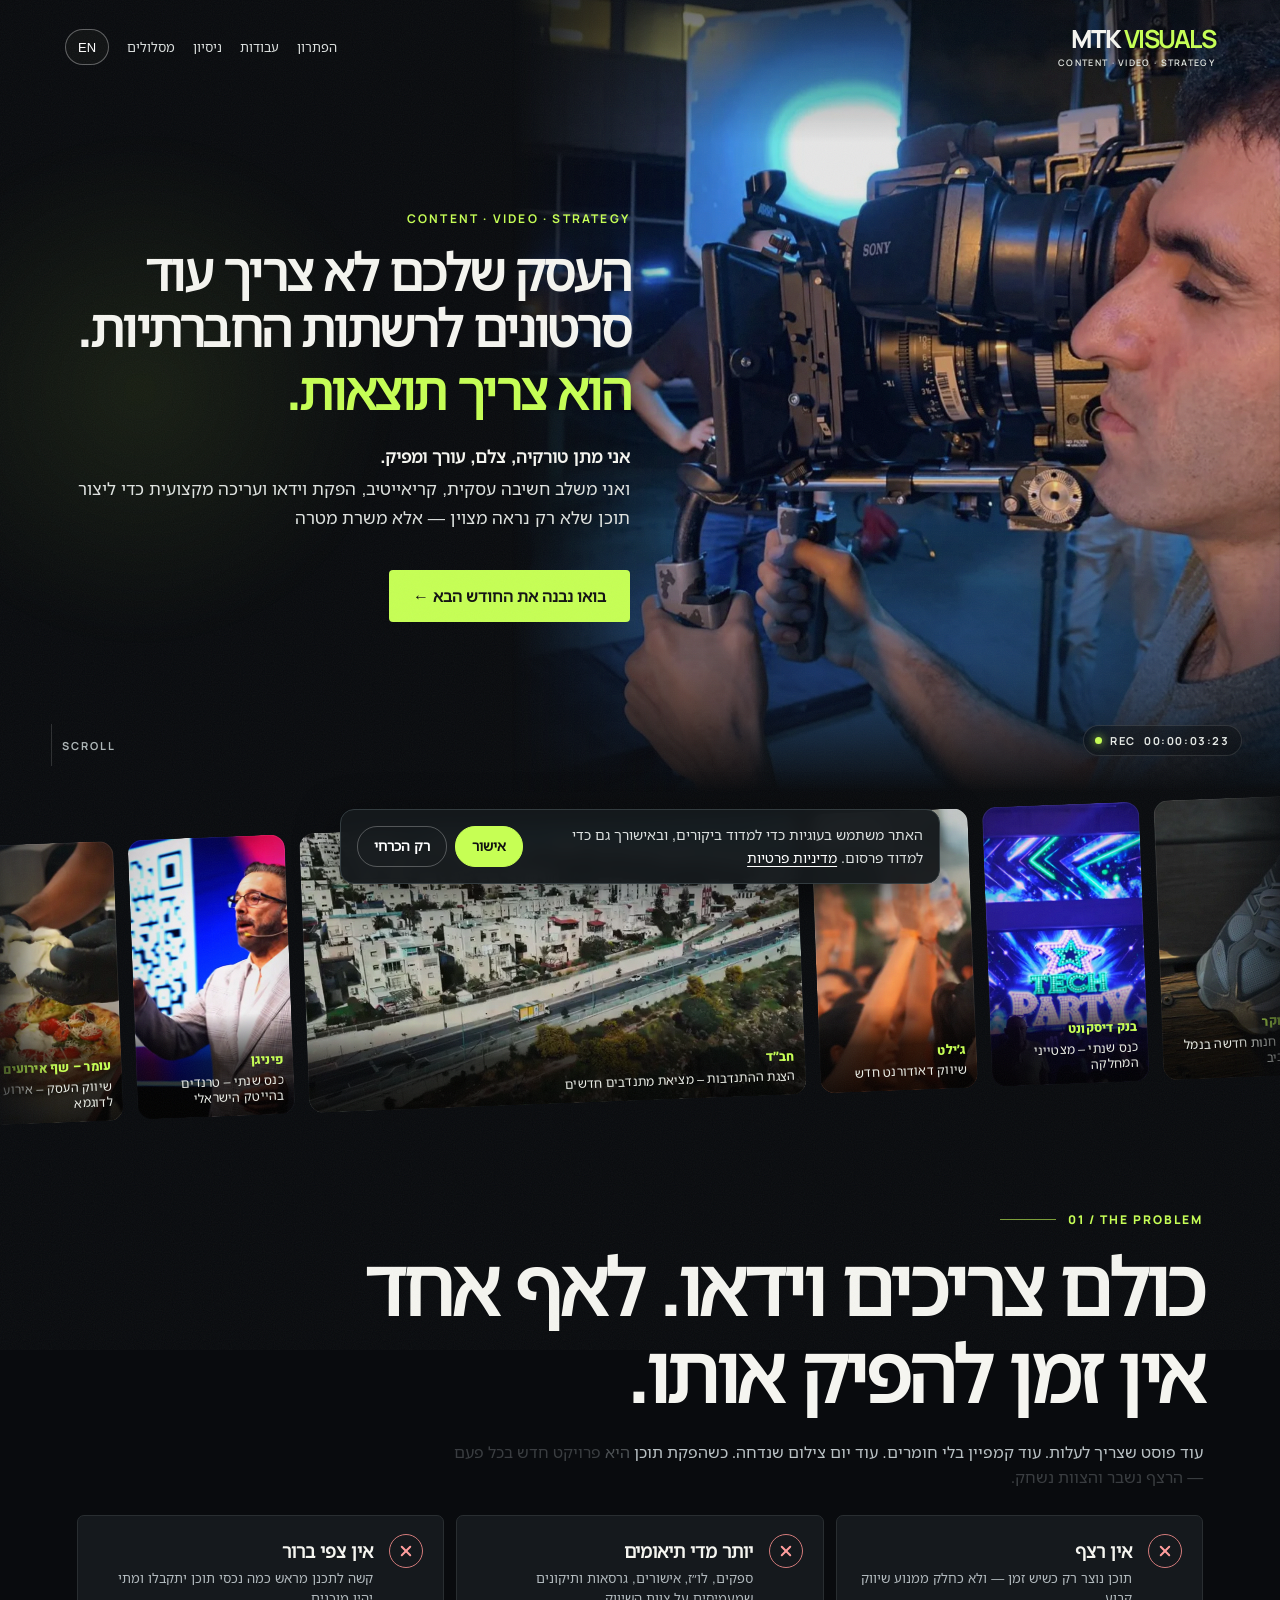
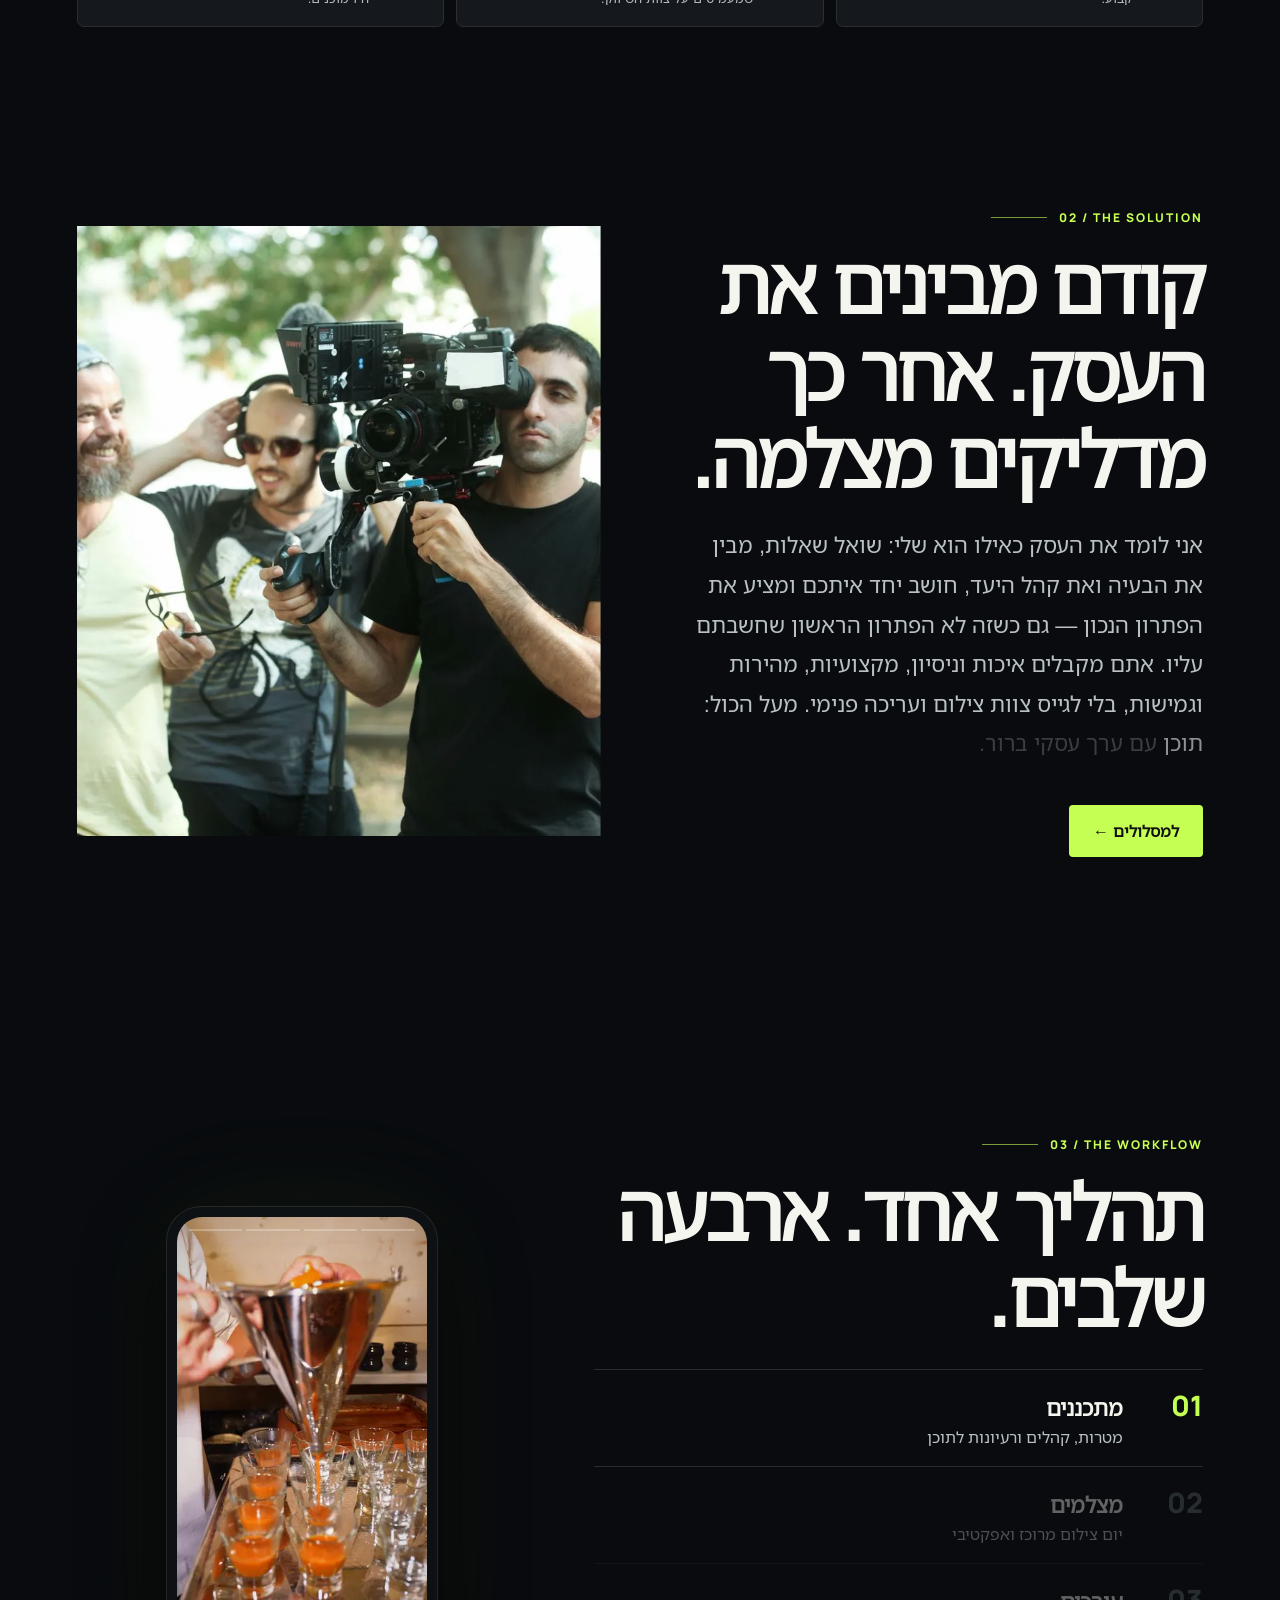
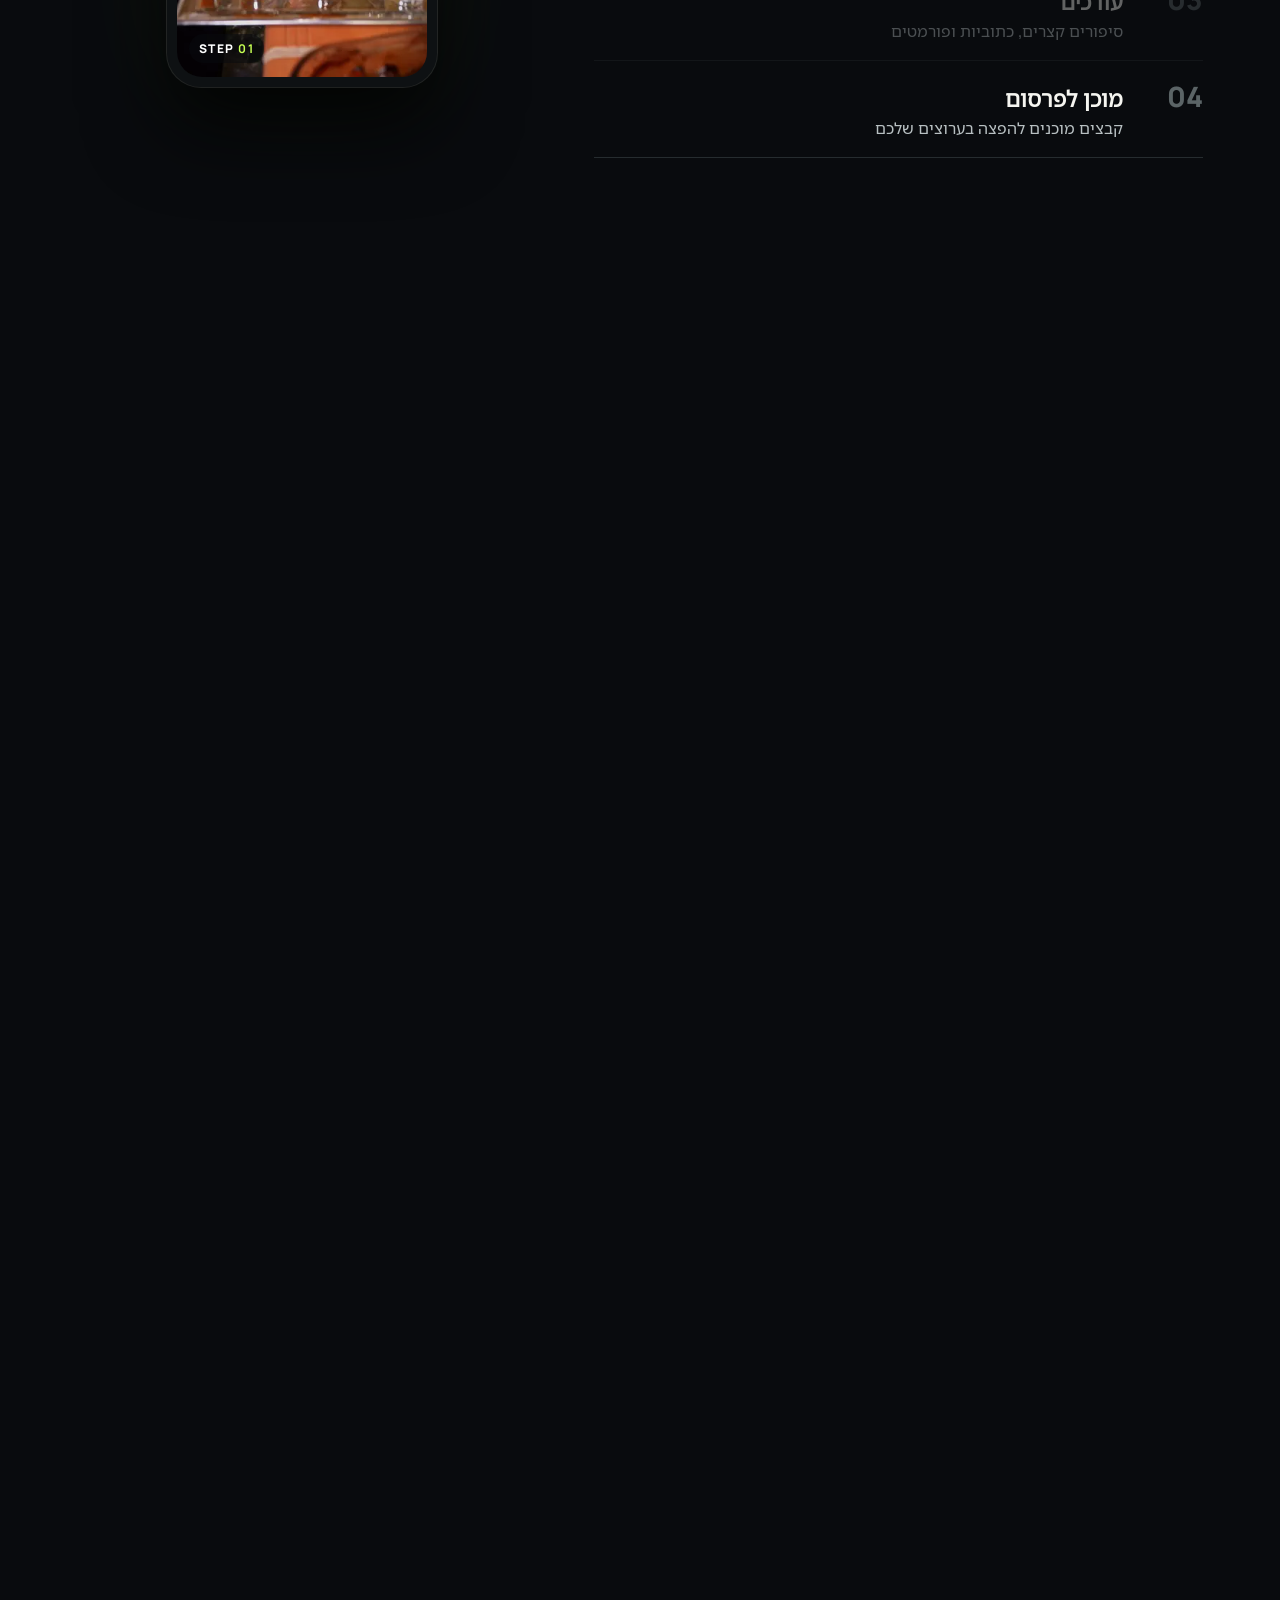
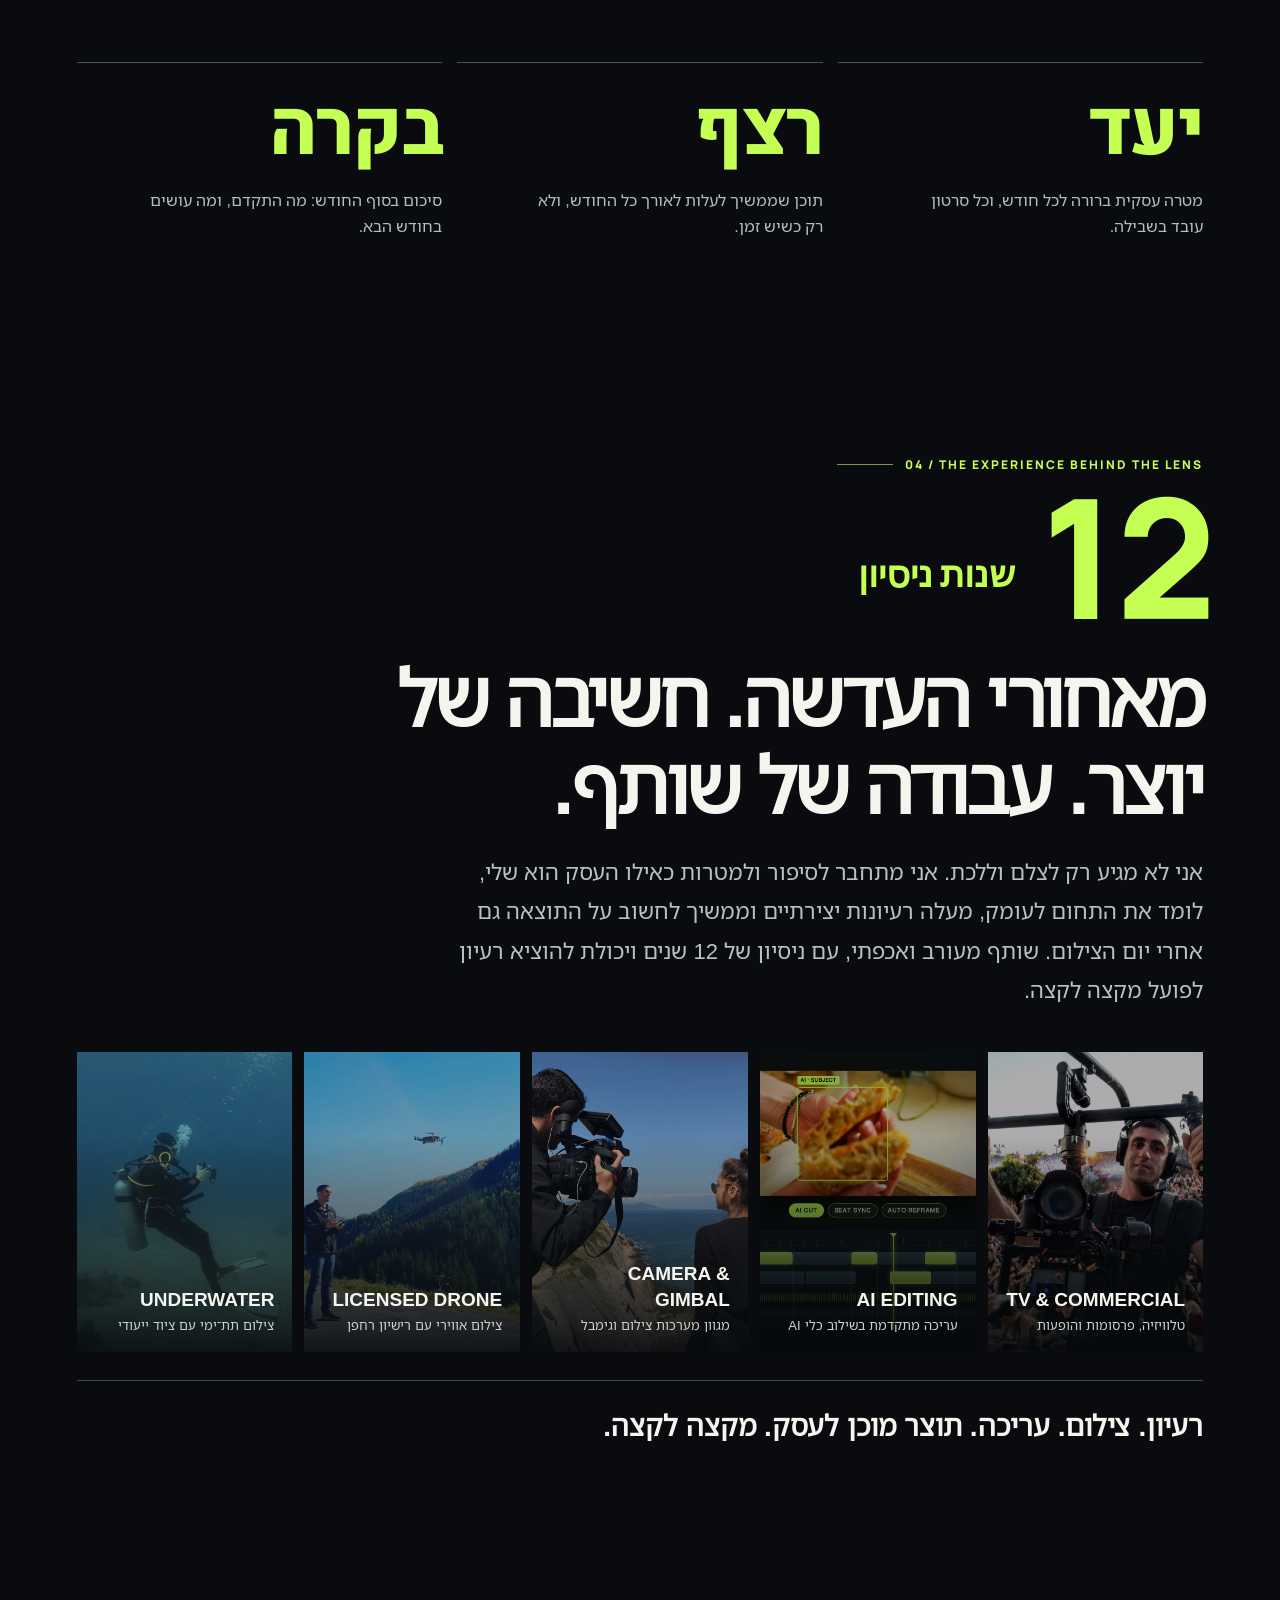
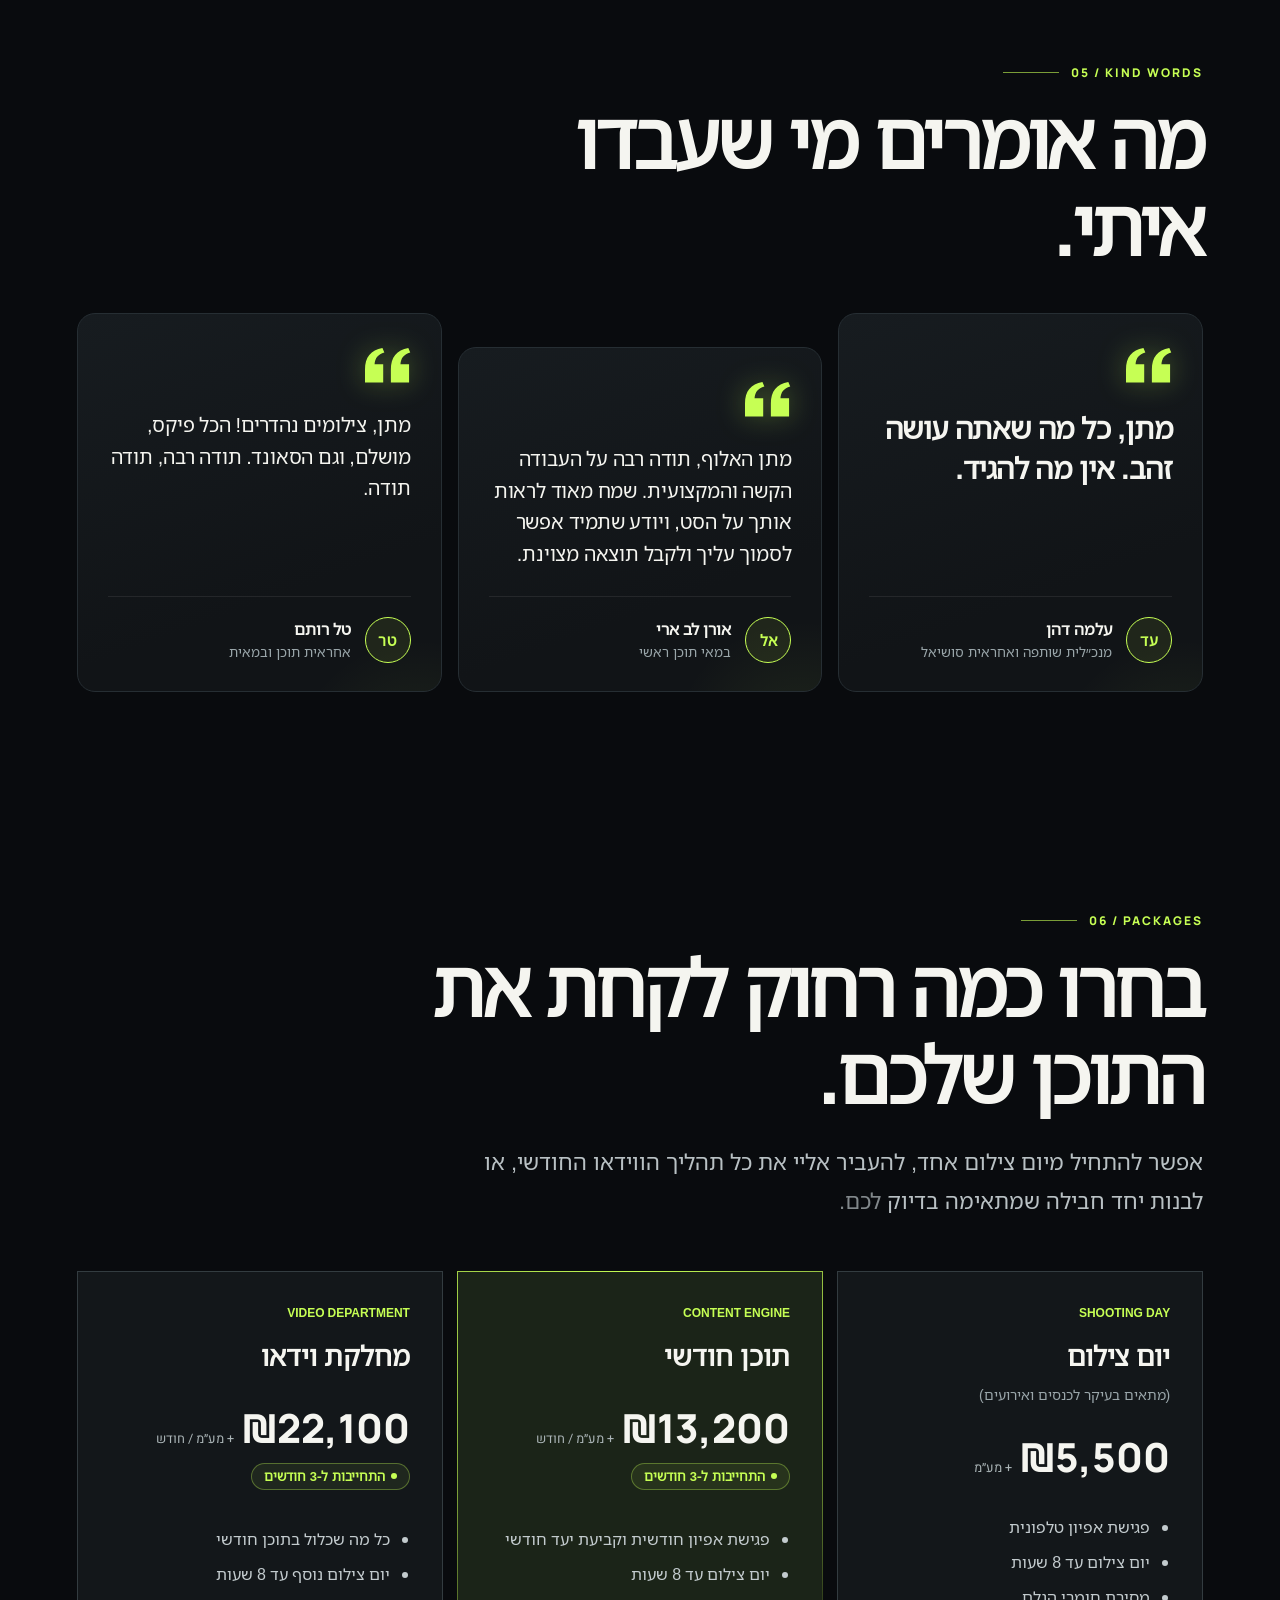
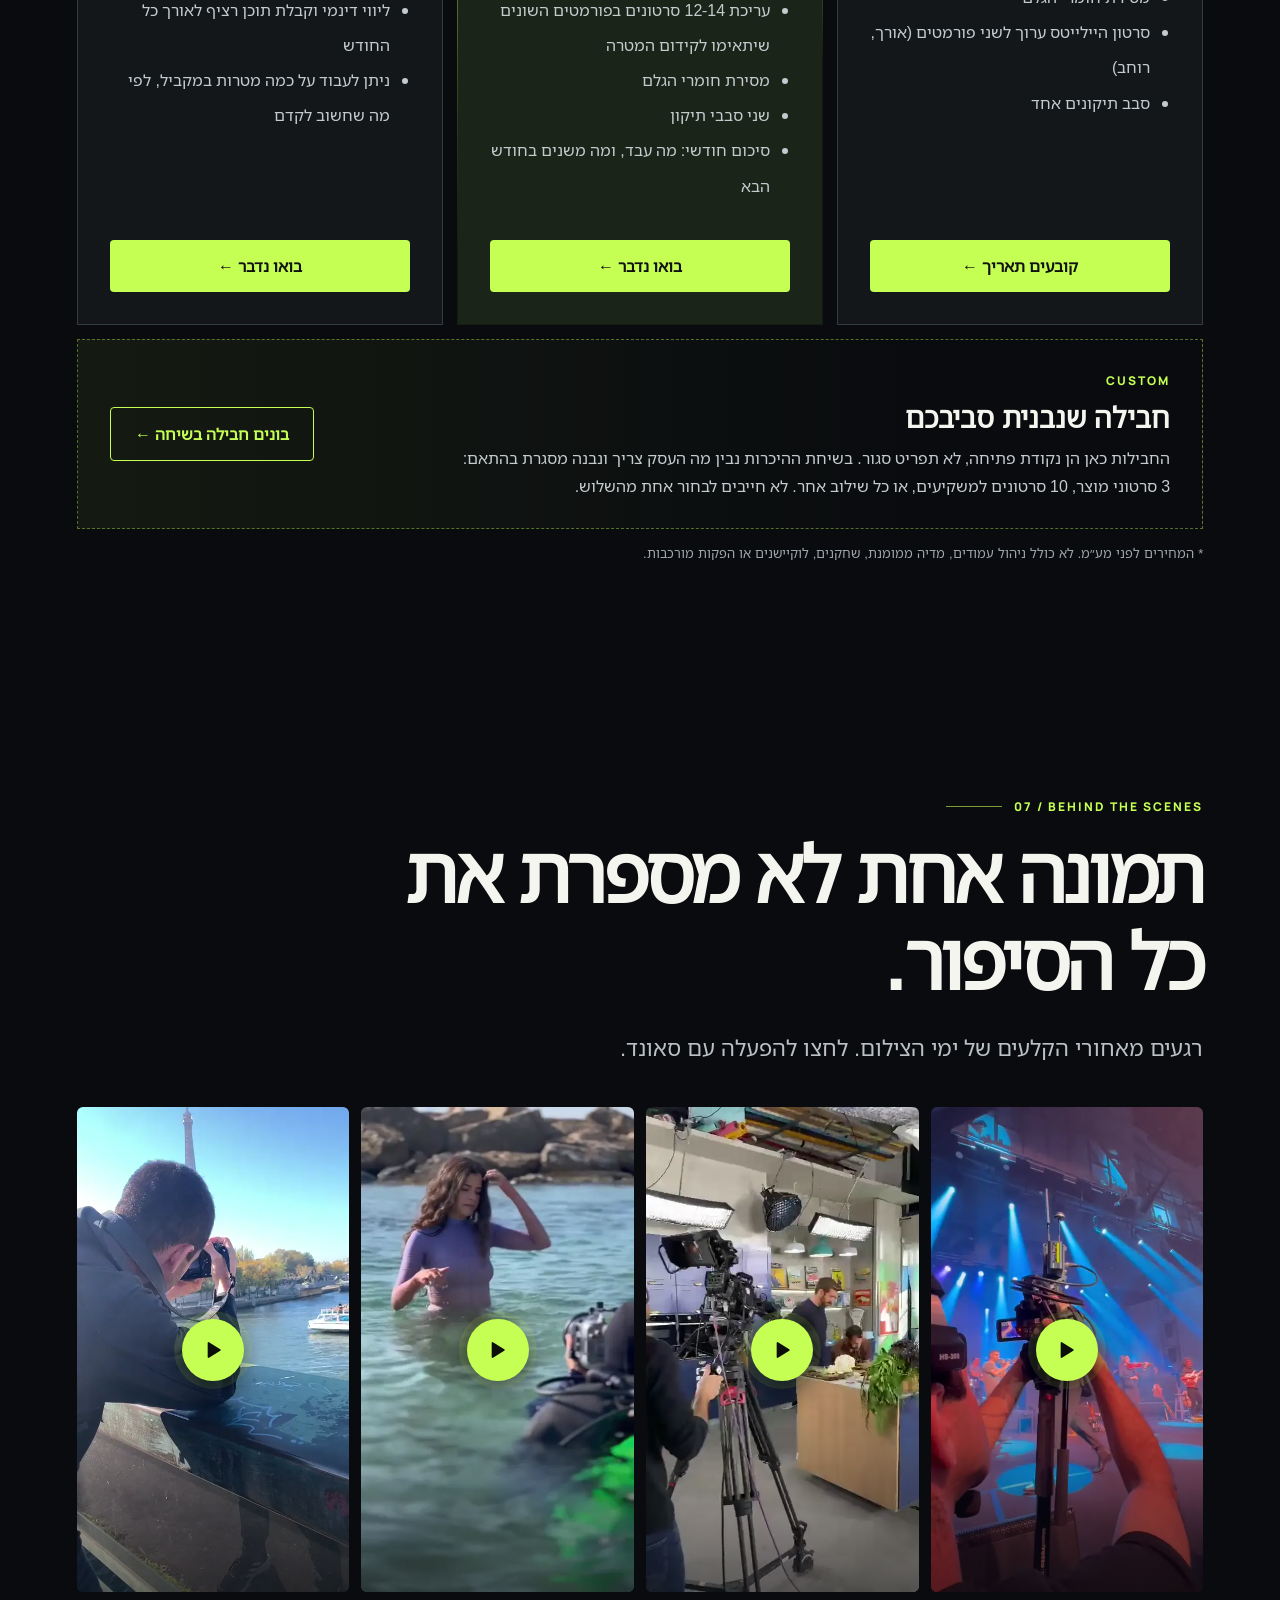
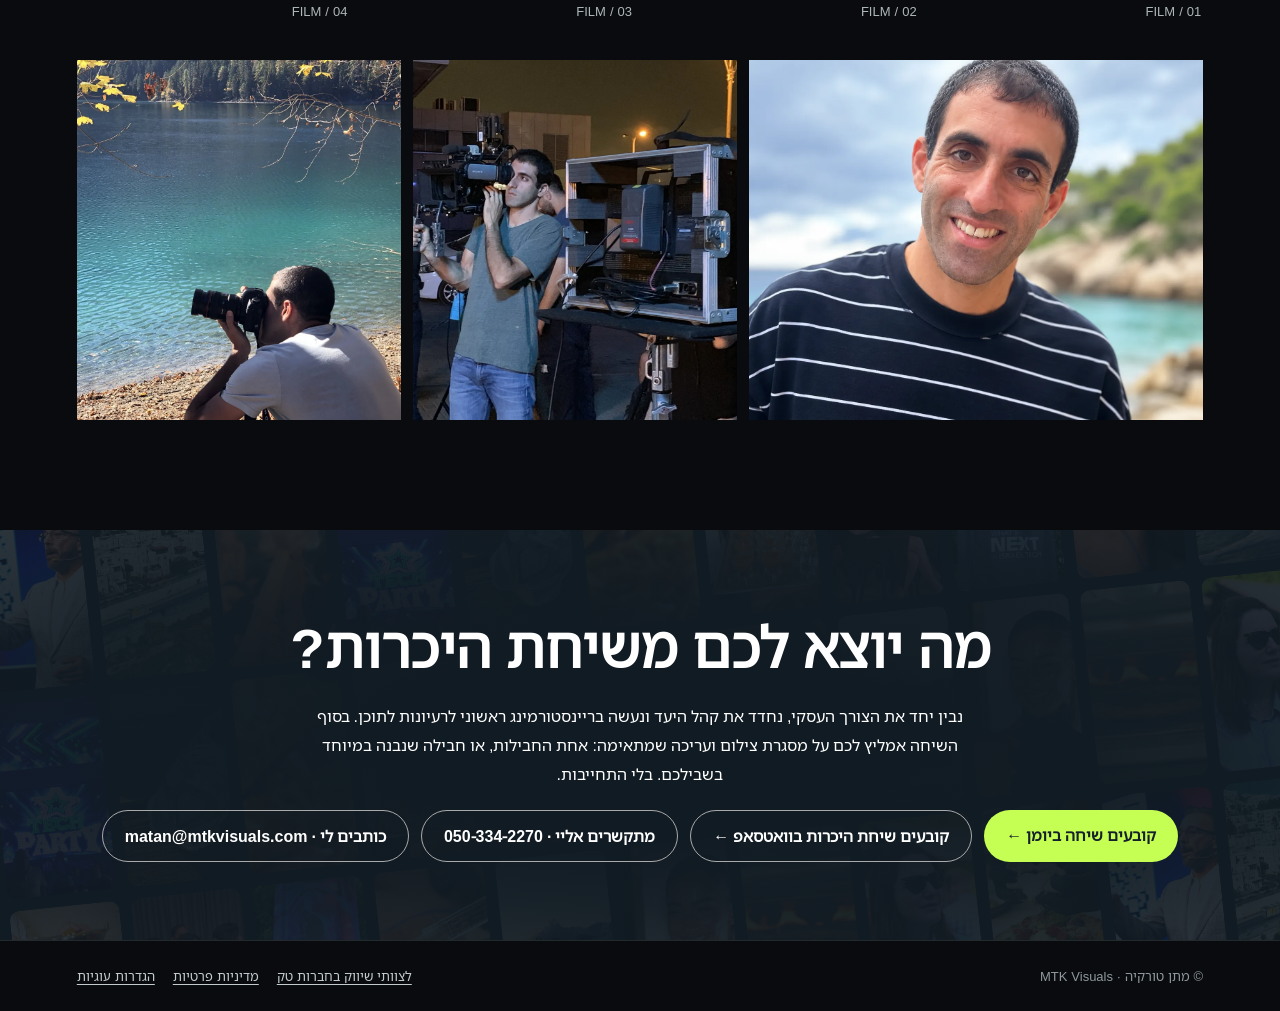
==== commit 4fd77e16: "Version tracking script and stylesheet URLs so updates reach cached browsers Co-Authored-By: Claude " ====
--- a/index.html
+++ b/index.html
@@ -414,7 +414,7 @@
  #problem .grid3 .tile .num:before,#problem .grid3 .tile .num:after{width:12px;margin-left:-6px}
  #problem .grid3 .tile h3{margin-top:0}
 }
-</style><link href="assets/css/mtk-extra.css" rel="stylesheet"/><script defer src="assets/js/mtk-tracking.js"></script></head><body><header><a class="logo brand-lockup" href="#top">MTK <b>VISUALS</b><span class="logo-tagline">CONTENT · VIDEO · STRATEGY</span></a><nav><a data-en="Solution" data-he="הפתרון" href="#solution">הפתרון</a><a data-en="Work" data-he="עבודות" href="#reels">עבודות</a><a data-en="Experience" data-he="ניסיון" href="#experience">ניסיון</a><a data-en="Packages" data-he="מסלולים" href="#pricing">מסלולים</a><button class="lang" id="switch" onclick="window.mtkToggleLanguage();return false;" type="button">EN</button></nav></header>
+</style><link href="assets/css/mtk-extra.css?v=20261119c" rel="stylesheet"/><script defer src="assets/js/mtk-tracking.js?v=20261119c"></script></head><body><header><a class="logo brand-lockup" href="#top">MTK <b>VISUALS</b><span class="logo-tagline">CONTENT · VIDEO · STRATEGY</span></a><nav><a data-en="Solution" data-he="הפתרון" href="#solution">הפתרון</a><a data-en="Work" data-he="עבודות" href="#reels">עבודות</a><a data-en="Experience" data-he="ניסיון" href="#experience">ניסיון</a><a data-en="Packages" data-he="מסלולים" href="#pricing">מסלולים</a><button class="lang" id="switch" onclick="window.mtkToggleLanguage();return false;" type="button">EN</button></nav></header>
 <main><section class="hero h4b" id="top"><div class="hero-media"><img alt="מתן מצלם במצלמת קולנוע בצילום לילה" class="hero-photo" fetchpriority="high" src="assets/img/hero-4b.webp"/><div class="rec" aria-hidden="true"><i></i>REC <span class="tc">00:00:00:00</span></div></div><div class="hero-glow" aria-hidden="true"></div><div class="hero-content"><div class="eyebrow">CONTENT · VIDEO · STRATEGY</div><h1><span class="split-w" data-en="Your business doesn’t need more social media videos." data-he="העסק שלכם לא צריך עוד סרטונים לרשתות החברתיות.">העסק שלכם לא צריך עוד סרטונים לרשתות החברתיות.</span> <span class="hl split-w" data-en="It needs results." data-he="הוא צריך תוצאות.">הוא צריך תוצאות.</span></h1><p class="hero-sub"><span class="hero-me" data-en="I’m Matan Turkia — cinematographer, editor and producer." data-he="אני מתן טורקיה, צלם, עורך ומפיק.">אני מתן טורקיה, צלם, עורך ומפיק.</span> <span data-en="I combine business thinking, creative, video production and professional editing to create content that doesn’t just look great — it serves a goal." data-he="ואני משלב חשיבה עסקית, קריאייטיב, הפקת וידאו ועריכה מקצועית כדי ליצור תוכן שלא רק נראה מצוין — אלא משרת מטרה">ואני משלב חשיבה עסקית, קריאייטיב, הפקת וידאו ועריכה מקצועית כדי ליצור תוכן שלא רק נראה מצוין — אלא משרת מטרה</span></p><a class="cta" data-en="Build your next content month →" data-he="בואו נבנה את החודש הבא ←" href="https://wa.me/972503342270?text=היי%20מתן%2C%20אשמח%20לקבוע%20שיחת%20היכרות">בואו נבנה את החודש הבא ←</a></div><a class="scroll-cue" href="#reels" aria-label="גלילה לסרטונים"><span></span>SCROLL</a></section>
 <section class="river" id="reels" aria-label="דוגמאות"><button class="river-nav prev" type="button" aria-label="לסרטונים הקודמים">‹</button><button class="river-nav next" type="button" aria-label="לסרטונים הבאים">›</button><div class="river-tilt"><div class="river-row" style="--dur:118s"><div class="river-track"><button class="rc" type="button" data-open="alma-01" data-slug="alma-01" data-full="assets/reels/alma-01.mp4" data-poster="assets/reels/alma-01.webp" data-ar="0.5625" style="--ar:0.5625" aria-label="צפייה בסרטון עם סאונד"><video class="pv" muted playsinline loop preload="none" poster="assets/reels/alma-01.webp" data-src="assets/reels/p/alma-01.mp4" data-slug="alma-01"></video><span class="play-dot"></span><span class="rc-cap"><b data-he="עומר – שף אירועים" data-en="Omer – Event Chef">עומר – שף אירועים</b><span data-he="שיווק העסק – אירוע לדוגמא" data-en="Business marketing – a sample event">שיווק העסק – אירוע לדוגמא</span></span></button><button class="rc" type="button" data-open="finnegan-07" data-slug="finnegan-07" data-full="assets/reels/finnegan-07.mp4" data-poster="assets/reels/finnegan-07.webp" data-ar="0.5625" style="--ar:0.5625" aria-label="צפייה בסרטון עם סאונד"><video class="pv" muted playsinline loop preload="none" poster="assets/reels/finnegan-07.webp" data-src="assets/reels/p/finnegan-07.mp4" data-slug="finnegan-07"></video><span class="play-dot"></span><span class="rc-cap"><b data-he="פיניגן" data-en="Finnegan">פיניגן</b><span data-he="כנס שנתי – טרנדים בהייטק הישראלי" data-en="Annual conference – trends in Israeli tech">כנס שנתי – טרנדים בהייטק הישראלי</span></span></button><button class="rc" type="button" data-open="x-charity" data-slug="x-charity" data-full="assets/reels/x-charity.mp4" data-poster="assets/reels/x-charity.webp" data-ar="1.7778" style="--ar:1.7778" aria-label="צפייה בסרטון עם סאונד"><video class="pv" muted playsinline loop preload="none" poster="assets/reels/x-charity.webp" data-src="assets/reels/p/x-charity.mp4" data-slug="x-charity"></video><span class="play-dot"></span><span class="rc-cap"><b data-he="חב״ד" data-en="Chabad">חב״ד</b><span data-he="הצגת ההתנדבות – מציאת מתנדבים חדשים" data-en="Showcasing volunteering – recruiting new volunteers">הצגת ההתנדבות – מציאת מתנדבים חדשים</span></span></button><button class="rc" type="button" data-open="singles-v" data-slug="singles-v" data-full="assets/reels/singles-v.mp4" data-poster="assets/reels/singles-v.webp" data-ar="0.5625" style="--ar:0.5625" aria-label="צפייה בסרטון עם סאונד"><video class="pv" muted playsinline loop preload="none" poster="assets/reels/singles-v.webp" data-src="assets/reels/p/singles-v.mp4" data-slug="singles-v"></video><span class="play-dot"></span><span class="rc-cap"><b data-he="ג׳ילט" data-en="Gillette">ג׳ילט</b><span data-he="שיווק דאודורנט חדש" data-en="Launching a new deodorant">שיווק דאודורנט חדש</span></span></button><button class="rc" type="button" data-open="discount-05" data-slug="discount-05" data-full="assets/reels/discount-05.mp4" data-poster="assets/reels/discount-05.webp" data-ar="0.5625" style="--ar:0.5625" aria-label="צפייה בסרטון עם סאונד"><video class="pv" muted playsinline loop preload="none" poster="assets/reels/discount-05.webp" data-src="assets/reels/p/discount-05.mp4" data-slug="discount-05"></video><span class="play-dot"></span><span class="rc-cap"><b data-he="בנק דיסקונט" data-en="Discount Bank">בנק דיסקונט</b><span data-he="כנס שנתי – מצטייני המחלקה" data-en="Annual conference – the department’s top performers">כנס שנתי – מצטייני המחלקה</span></span></button><button class="rc" type="button" data-open="footlocker-v" data-slug="footlocker-v" data-full="assets/reels/footlocker-v.mp4" data-poster="assets/reels/footlocker-v.webp" data-ar="0.5625" style="--ar:0.5625" aria-label="צפייה בסרטון עם סאונד"><video class="pv" muted playsinline loop preload="none" poster="assets/reels/footlocker-v.webp" data-src="assets/reels/p/footlocker-v.mp4" data-slug="footlocker-v"></video><span class="play-dot"></span><span class="rc-cap"><b data-he="פוטלוקר" data-en="Foot Locker">פוטלוקר</b><span data-he="שיווק חנות חדשה בנמל תל אביב" data-en="Promoting a new store at Tel Aviv Port">שיווק חנות חדשה בנמל תל אביב</span></span></button><button class="rc" type="button" data-open="tnuva-l" data-slug="tnuva-l" data-full="assets/reels/tnuva-l.mp4" data-poster="assets/reels/tnuva-l.webp" data-ar="1.7778" style="--ar:1.7778" aria-label="צפייה בסרטון עם סאונד"><video class="pv" muted playsinline loop preload="none" poster="assets/reels/tnuva-l.webp" data-src="assets/reels/p/tnuva-l.mp4" data-slug="tnuva-l"></video><span class="play-dot"></span><span class="rc-cap"><b data-he="בלוגרית אוכל" data-en="Food blogger">בלוגרית אוכל</b><span data-he="פרסום מתכונים" data-en="Promoting recipes">פרסום מתכונים</span></span></button><button class="rc" type="button" data-open="royoren-04" data-slug="royoren-04" data-full="assets/reels/royoren-04.mp4" data-poster="assets/reels/royoren-04.webp" data-ar="0.5625" style="--ar:0.5625" aria-label="צפייה בסרטון עם סאונד"><video class="pv" muted playsinline loop preload="none" poster="assets/reels/royoren-04.webp" data-src="assets/reels/p/royoren-04.mp4" data-slug="royoren-04"></video><span class="play-dot"></span><span class="rc-cap"><b data-he="רוי אורן – שף פרטי" data-en="Roy Oren – Private Chef">רוי אורן – שף פרטי</b><span data-he="שיווק העסק – אירוע לדוגמא" data-en="Business marketing – a sample event">שיווק העסק – אירוע לדוגמא</span></span></button><button class="rc" type="button" data-open="wedding-v" data-slug="wedding-v" data-full="assets/reels/wedding-v.mp4" data-poster="assets/reels/wedding-v.webp" data-ar="0.5625" style="--ar:0.5625" aria-label="צפייה בסרטון עם סאונד"><video class="pv" muted playsinline loop preload="none" poster="assets/reels/wedding-v.webp" data-src="assets/reels/p/wedding-v.mp4" data-slug="wedding-v"></video><span class="play-dot"></span><span class="rc-cap"><b data-he="גיא פינס" data-en="Guy Pines">גיא פינס</b><span data-he="אירוע סיכום ״חתונה ממבט ראשון״" data-en="“Married at First Sight” wrap-up event">אירוע סיכום ״חתונה ממבט ראשון״</span></span></button><button class="rc" type="button" data-open="x-interviews" data-slug="x-interviews" data-full="assets/reels/x-interviews.mp4" data-poster="assets/reels/x-interviews.webp" data-ar="0.5625" style="--ar:0.5625" aria-label="צפייה בסרטון עם סאונד"><video class="pv" muted playsinline loop preload="none" poster="assets/reels/x-interviews.webp" data-src="assets/reels/p/x-interviews.mp4" data-slug="x-interviews"></video><span class="play-dot"></span><span class="rc-cap"><b data-he="פיניגן" data-en="Finnegan">פיניגן</b><span data-he="גיוס לקוחות ומשקיעים" data-en="Attracting clients and investors">גיוס לקוחות ומשקיעים</span></span></button><button class="rc" type="button" data-open="clinic-v" data-slug="clinic-v" data-full="assets/reels/clinic-v.mp4" data-poster="assets/reels/clinic-v.webp" data-ar="0.5625" style="--ar:0.5625" aria-label="צפייה בסרטון עם סאונד"><video class="pv" muted playsinline loop preload="none" poster="assets/reels/clinic-v.webp" data-src="assets/reels/p/clinic-v.mp4" data-slug="clinic-v"></video><span class="play-dot"></span><span class="rc-cap"><b data-he="אלה אגוזי" data-en="Ella Egozi">אלה אגוזי</b><span data-he="סרטוני הדרכה לטיפולים" data-en="Training videos for treatments">סרטוני הדרכה לטיפולים</span></span></button><button class="rc" type="button" data-open="surf-l" data-slug="surf-l" data-full="assets/reels/surf-l.mp4" data-poster="assets/reels/surf-l.webp" data-ar="1.7778" style="--ar:1.7778" aria-label="צפייה בסרטון עם סאונד"><video class="pv" muted playsinline loop preload="none" poster="assets/reels/surf-l.webp" data-src="assets/reels/p/surf-l.mp4" data-slug="surf-l"></video><span class="play-dot"></span><span class="rc-cap"><b data-he="עמותת גלישה" data-en="Surf nonprofit">עמותת גלישה</b><span data-he="שיווק – טיפולים דרך גלישת גלים" data-en="Marketing – therapy through surfing">שיווק – טיפולים דרך גלישת גלים</span></span></button><button class="rc" type="button" data-open="sgallery-v" data-slug="sgallery-v" data-full="assets/reels/sgallery-v.mp4" data-poster="assets/reels/sgallery-v.webp" data-ar="0.5625" style="--ar:0.5625" aria-label="צפייה בסרטון עם סאונד"><video class="pv" muted playsinline loop preload="none" poster="assets/reels/sgallery-v.webp" data-src="assets/reels/p/sgallery-v.mp4" data-slug="sgallery-v"></video><span class="play-dot"></span><span class="rc-cap"><b data-he="סופר-פארם" data-en="Super-Pharm">סופר-פארם</b><span data-he="שיווק קולקציה חדשה של מוצרים" data-en="Launching a new product collection">שיווק קולקציה חדשה של מוצרים</span></span></button><button class="rc" type="button" data-open="alma-05" data-slug="alma-05" data-full="assets/reels/alma-05.mp4" data-poster="assets/reels/alma-05.webp" data-ar="0.5625" style="--ar:0.5625" aria-label="צפייה בסרטון עם סאונד"><video class="pv" muted playsinline loop preload="none" poster="assets/reels/alma-05.webp" data-src="assets/reels/p/alma-05.mp4" data-slug="alma-05"></video><span class="play-dot"></span><span class="rc-cap"><b data-he="עומר – שף אירועים" data-en="Omer – Event Chef">עומר – שף אירועים</b><span data-he="שיווק העסק – אירוע לדוגמא" data-en="Business marketing – a sample event">שיווק העסק – אירוע לדוגמא</span></span></button><button class="rc" type="button" data-open="finnegan-06" data-slug="finnegan-06" data-full="assets/reels/finnegan-06.mp4" data-poster="assets/reels/finnegan-06.webp" data-ar="0.5625" style="--ar:0.5625" aria-label="צפייה בסרטון עם סאונד"><video class="pv" muted playsinline loop preload="none" poster="assets/reels/finnegan-06.webp" data-src="assets/reels/p/finnegan-06.mp4" data-slug="finnegan-06"></video><span class="play-dot"></span><span class="rc-cap"><b data-he="פיניגן" data-en="Finnegan">פיניגן</b><span data-he="כנס שנתי" data-en="Annual conference">כנס שנתי</span></span></button><button class="rc" type="button" data-open="alma-01" data-slug="alma-01" data-full="assets/reels/alma-01.mp4" data-poster="assets/reels/alma-01.webp" data-ar="0.5625" style="--ar:0.5625" aria-label="צפייה בסרטון עם סאונד" aria-hidden="true" tabindex="-1"><video class="pv" muted playsinline loop preload="none" poster="assets/reels/alma-01.webp" data-src="assets/reels/p/alma-01.mp4" data-slug="alma-01"></video><span class="play-dot"></span><span class="rc-cap"><b data-he="עומר – שף אירועים" data-en="Omer – Event Chef">עומר – שף אירועים</b><span data-he="שיווק העסק – אירוע לדוגמא" data-en="Business marketing – a sample event">שיווק העסק – אירוע לדוגמא</span></span></button><button class="rc" type="button" data-open="finnegan-07" data-slug="finnegan-07" data-full="assets/reels/finnegan-07.mp4" data-poster="assets/reels/finnegan-07.webp" data-ar="0.5625" style="--ar:0.5625" aria-label="צפייה בסרטון עם סאונד" aria-hidden="true" tabindex="-1"><video class="pv" muted playsinline loop preload="none" poster="assets/reels/finnegan-07.webp" data-src="assets/reels/p/finnegan-07.mp4" data-slug="finnegan-07"></video><span class="play-dot"></span><span class="rc-cap"><b data-he="פיניגן" data-en="Finnegan">פיניגן</b><span data-he="כנס שנתי – טרנדים בהייטק הישראלי" data-en="Annual conference – trends in Israeli tech">כנס שנתי – טרנדים בהייטק הישראלי</span></span></button><button class="rc" type="button" data-open="x-charity" data-slug="x-charity" data-full="assets/reels/x-charity.mp4" data-poster="assets/reels/x-charity.webp" data-ar="1.7778" style="--ar:1.7778" aria-label="צפייה בסרטון עם סאונד" aria-hidden="true" tabindex="-1"><video class="pv" muted playsinline loop preload="none" poster="assets/reels/x-charity.webp" data-src="assets/reels/p/x-charity.mp4" data-slug="x-charity"></video><span class="play-dot"></span><span class="rc-cap"><b data-he="חב״ד" data-en="Chabad">חב״ד</b><span data-he="הצגת ההתנדבות – מציאת מתנדבים חדשים" data-en="Showcasing volunteering – recruiting new volunteers">הצגת ההתנדבות – מציאת מתנדבים חדשים</span></span></button><button class="rc" type="button" data-open="singles-v" data-slug="singles-v" data-full="assets/reels/singles-v.mp4" data-poster="assets/reels/singles-v.webp" data-ar="0.5625" style="--ar:0.5625" aria-label="צפייה בסרטון עם סאונד" aria-hidden="true" tabindex="-1"><video class="pv" muted playsinline loop preload="none" poster="assets/reels/singles-v.webp" data-src="assets/reels/p/singles-v.mp4" data-slug="singles-v"></video><span class="play-dot"></span><span class="rc-cap"><b data-he="ג׳ילט" data-en="Gillette">ג׳ילט</b><span data-he="שיווק דאודורנט חדש" data-en="Launching a new deodorant">שיווק דאודורנט חדש</span></span></button><button class="rc" type="button" data-open="discount-05" data-slug="discount-05" data-full="assets/reels/discount-05.mp4" data-poster="assets/reels/discount-05.webp" data-ar="0.5625" style="--ar:0.5625" aria-label="צפייה בסרטון עם סאונד" aria-hidden="true" tabindex="-1"><video class="pv" muted playsinline loop preload="none" poster="assets/reels/discount-05.webp" data-src="assets/reels/p/discount-05.mp4" data-slug="discount-05"></video><span class="play-dot"></span><span class="rc-cap"><b data-he="בנק דיסקונט" data-en="Discount Bank">בנק דיסקונט</b><span data-he="כנס שנתי – מצטייני המחלקה" data-en="Annual conference – the department’s top performers">כנס שנתי – מצטייני המחלקה</span></span></button><button class="rc" type="button" data-open="footlocker-v" data-slug="footlocker-v" data-full="assets/reels/footlocker-v.mp4" data-poster="assets/reels/footlocker-v.webp" data-ar="0.5625" style="--ar:0.5625" aria-label="צפייה בסרטון עם סאונד" aria-hidden="true" tabindex="-1"><video class="pv" muted playsinline loop preload="none" poster="assets/reels/footlocker-v.webp" data-src="assets/reels/p/footlocker-v.mp4" data-slug="footlocker-v"></video><span class="play-dot"></span><span class="rc-cap"><b data-he="פוטלוקר" data-en="Foot Locker">פוטלוקר</b><span data-he="שיווק חנות חדשה בנמל תל אביב" data-en="Promoting a new store at Tel Aviv Port">שיווק חנות חדשה בנמל תל אביב</span></span></button><button class="rc" type="button" data-open="tnuva-l" data-slug="tnuva-l" data-full="assets/reels/tnuva-l.mp4" data-poster="assets/reels/tnuva-l.webp" data-ar="1.7778" style="--ar:1.7778" aria-label="צפייה בסרטון עם סאונד" aria-hidden="true" tabindex="-1"><video class="pv" muted playsinline loop preload="none" poster="assets/reels/tnuva-l.webp" data-src="assets/reels/p/tnuva-l.mp4" data-slug="tnuva-l"></video><span class="play-dot"></span><span class="rc-cap"><b data-he="בלוגרית אוכל" data-en="Food blogger">בלוגרית אוכל</b><span data-he="פרסום מתכונים" data-en="Promoting recipes">פרסום מתכונים</span></span></button><button class="rc" type="button" data-open="royoren-04" data-slug="royoren-04" data-full="assets/reels/royoren-04.mp4" data-poster="assets/reels/royoren-04.webp" data-ar="0.5625" style="--ar:0.5625" aria-label="צפייה בסרטון עם סאונד" aria-hidden="true" tabindex="-1"><video class="pv" muted playsinline loop preload="none" poster="assets/reels/royoren-04.webp" data-src="assets/reels/p/royoren-04.mp4" data-slug="royoren-04"></video><span class="play-dot"></span><span class="rc-cap"><b data-he="רוי אורן – שף פרטי" data-en="Roy Oren – Private Chef">רוי אורן – שף פרטי</b><span data-he="שיווק העסק – אירוע לדוגמא" data-en="Business marketing – a sample event">שיווק העסק – אירוע לדוגמא</span></span></button><button class="rc" type="button" data-open="wedding-v" data-slug="wedding-v" data-full="assets/reels/wedding-v.mp4" data-poster="assets/reels/wedding-v.webp" data-ar="0.5625" style="--ar:0.5625" aria-label="צפייה בסרטון עם סאונד" aria-hidden="true" tabindex="-1"><video class="pv" muted playsinline loop preload="none" poster="assets/reels/wedding-v.webp" data-src="assets/reels/p/wedding-v.mp4" data-slug="wedding-v"></video><span class="play-dot"></span><span class="rc-cap"><b data-he="גיא פינס" data-en="Guy Pines">גיא פינס</b><span data-he="אירוע סיכום ״חתונה ממבט ראשון״" data-en="“Married at First Sight” wrap-up event">אירוע סיכום ״חתונה ממבט ראשון״</span></span></button><button class="rc" type="button" data-open="x-interviews" data-slug="x-interviews" data-full="assets/reels/x-interviews.mp4" data-poster="assets/reels/x-interviews.webp" data-ar="0.5625" style="--ar:0.5625" aria-label="צפייה בסרטון עם סאונד" aria-hidden="true" tabindex="-1"><video class="pv" muted playsinline loop preload="none" poster="assets/reels/x-interviews.webp" data-src="assets/reels/p/x-interviews.mp4" data-slug="x-interviews"></video><span class="play-dot"></span><span class="rc-cap"><b data-he="פיניגן" data-en="Finnegan">פיניגן</b><span data-he="גיוס לקוחות ומשקיעים" data-en="Attracting clients and investors">גיוס לקוחות ומשקיעים</span></span></button><button class="rc" type="button" data-open="clinic-v" data-slug="clinic-v" data-full="assets/reels/clinic-v.mp4" data-poster="assets/reels/clinic-v.webp" data-ar="0.5625" style="--ar:0.5625" aria-label="צפייה בסרטון עם סאונד" aria-hidden="true" tabindex="-1"><video class="pv" muted playsinline loop preload="none" poster="assets/reels/clinic-v.webp" data-src="assets/reels/p/clinic-v.mp4" data-slug="clinic-v"></video><span class="play-dot"></span><span class="rc-cap"><b data-he="אלה אגוזי" data-en="Ella Egozi">אלה אגוזי</b><span data-he="סרטוני הדרכה לטיפולים" data-en="Training videos for treatments">סרטוני הדרכה לטיפולים</span></span></button><button class="rc" type="button" data-open="surf-l" data-slug="surf-l" data-full="assets/reels/surf-l.mp4" data-poster="assets/reels/surf-l.webp" data-ar="1.7778" style="--ar:1.7778" aria-label="צפייה בסרטון עם סאונד" aria-hidden="true" tabindex="-1"><video class="pv" muted playsinline loop preload="none" poster="assets/reels/surf-l.webp" data-src="assets/reels/p/surf-l.mp4" data-slug="surf-l"></video><span class="play-dot"></span><span class="rc-cap"><b data-he="עמותת גלישה" data-en="Surf nonprofit">עמותת גלישה</b><span data-he="שיווק – טיפולים דרך גלישת גלים" data-en="Marketing – therapy through surfing">שיווק – טיפולים דרך גלישת גלים</span></span></button><button class="rc" type="button" data-open="sgallery-v" data-slug="sgallery-v" data-full="assets/reels/sgallery-v.mp4" data-poster="assets/reels/sgallery-v.webp" data-ar="0.5625" style="--ar:0.5625" aria-label="צפייה בסרטון עם סאונד" aria-hidden="true" tabindex="-1"><video class="pv" muted playsinline loop preload="none" poster="assets/reels/sgallery-v.webp" data-src="assets/reels/p/sgallery-v.mp4" data-slug="sgallery-v"></video><span class="play-dot"></span><span class="rc-cap"><b data-he="סופר-פארם" data-en="Super-Pharm">סופר-פארם</b><span data-he="שיווק קולקציה חדשה של מוצרים" data-en="Launching a new product collection">שיווק קולקציה חדשה של מוצרים</span></span></button><button class="rc" type="button" data-open="alma-05" data-slug="alma-05" data-full="assets/reels/alma-05.mp4" data-poster="assets/reels/alma-05.webp" data-ar="0.5625" style="--ar:0.5625" aria-label="צפייה בסרטון עם סאונד" aria-hidden="true" tabindex="-1"><video class="pv" muted playsinline loop preload="none" poster="assets/reels/alma-05.webp" data-src="assets/reels/p/alma-05.mp4" data-slug="alma-05"></video><span class="play-dot"></span><span class="rc-cap"><b data-he="עומר – שף אירועים" data-en="Omer – Event Chef">עומר – שף אירועים</b><span data-he="שיווק העסק – אירוע לדוגמא" data-en="Business marketing – a sample event">שיווק העסק – אירוע לדוגמא</span></span></button><button class="rc" type="button" data-open="finnegan-06" data-slug="finnegan-06" data-full="assets/reels/finnegan-06.mp4" data-poster="assets/reels/finnegan-06.webp" data-ar="0.5625" style="--ar:0.5625" aria-label="צפייה בסרטון עם סאונד" aria-hidden="true" tabindex="-1"><video class="pv" muted playsinline loop preload="none" poster="assets/reels/finnegan-06.webp" data-src="assets/reels/p/finnegan-06.mp4" data-slug="finnegan-06"></video><span class="play-dot"></span><span class="rc-cap"><b data-he="פיניגן" data-en="Finnegan">פיניגן</b><span data-he="כנס שנתי" data-en="Annual conference">כנס שנתי</span></span></button></div></div></div></section>
 <section class="container" id="problem"><div class="kicker">01 / THE PROBLEM</div><h2 class="section-title" data-en="Everyone needs video. Nobody has time to produce it." data-he="כולם צריכים וידאו. לאף אחד אין זמן להפיק אותו.">כולם צריכים וידאו. לאף אחד אין זמן להפיק אותו.</h2><p class="lead" data-en="Another post to publish. Another campaign missing assets. Another shoot postponed. When every video is a new project, momentum disappears and teams burn out." data-he="עוד פוסט שצריך לעלות. עוד קמפיין בלי חומרים. עוד יום צילום שנדחה. כשהפקת תוכן היא פרויקט חדש בכל פעם — הרצף נשבר והצוות נשחק.">עוד פוסט שצריך לעלות. עוד קמפיין בלי חומרים. עוד יום צילום שנדחה. כשהפקת תוכן היא פרויקט חדש בכל פעם — הרצף נשבר והצוות נשחק.</p><div class="grid3"><article class="tile"><span aria-hidden="true" class="num">✕</span><h3 data-en="No consistency" data-he="אין רצף">אין רצף</h3><p data-en="Content happens when there's time, not as a reliable marketing engine." data-he="תוכן נוצר רק כשיש זמן — ולא כחלק ממנוע שיווק קבוע.">תוכן נוצר רק כשיש זמן — ולא כחלק ממנוע שיווק קבוע.</p></article><article class="tile"><span aria-hidden="true" class="num">✕</span><h3 data-en="Too much coordination" data-he="יותר מדי תיאומים">יותר מדי תיאומים</h3><p data-en="Vendors, schedules, approvals and revisions consume marketing time." data-he="ספקים, לו״ז, אישורים, גרסאות ותיקונים שמעמיסים על צוות השיווק.">ספקים, לו״ז, אישורים, גרסאות ותיקונים שמעמיסים על צוות השיווק.</p></article><article class="tile"><span aria-hidden="true" class="num">✕</span><h3 data-en="No clear output plan" data-he="אין צפי ברור">אין צפי ברור</h3><p data-en="It's hard to forecast how many assets will be ready — and when." data-he="קשה לתכנן מראש כמה נכסי תוכן יתקבלו ומתי יהיו מוכנים.">קשה לתכנן מראש כמה נכסי תוכן יתקבלו ומתי יהיו מוכנים.</p></article></div></section>
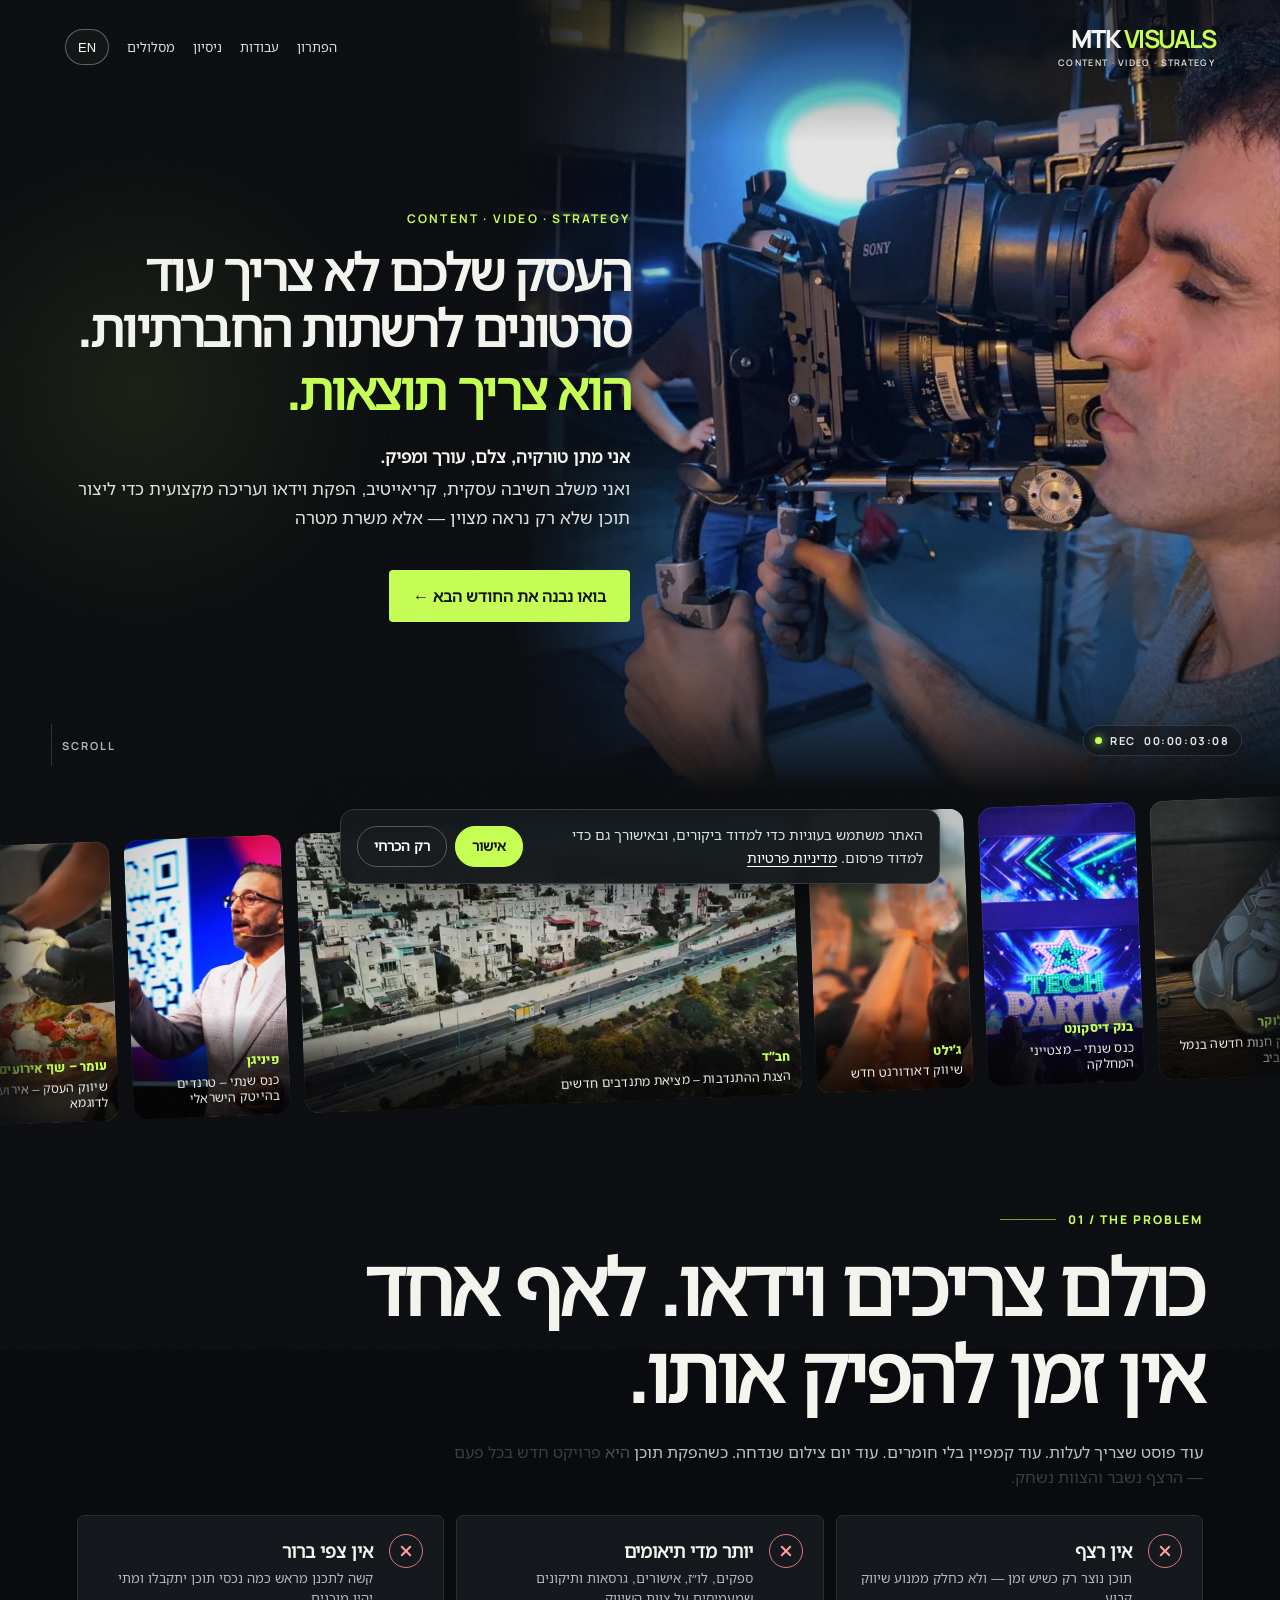
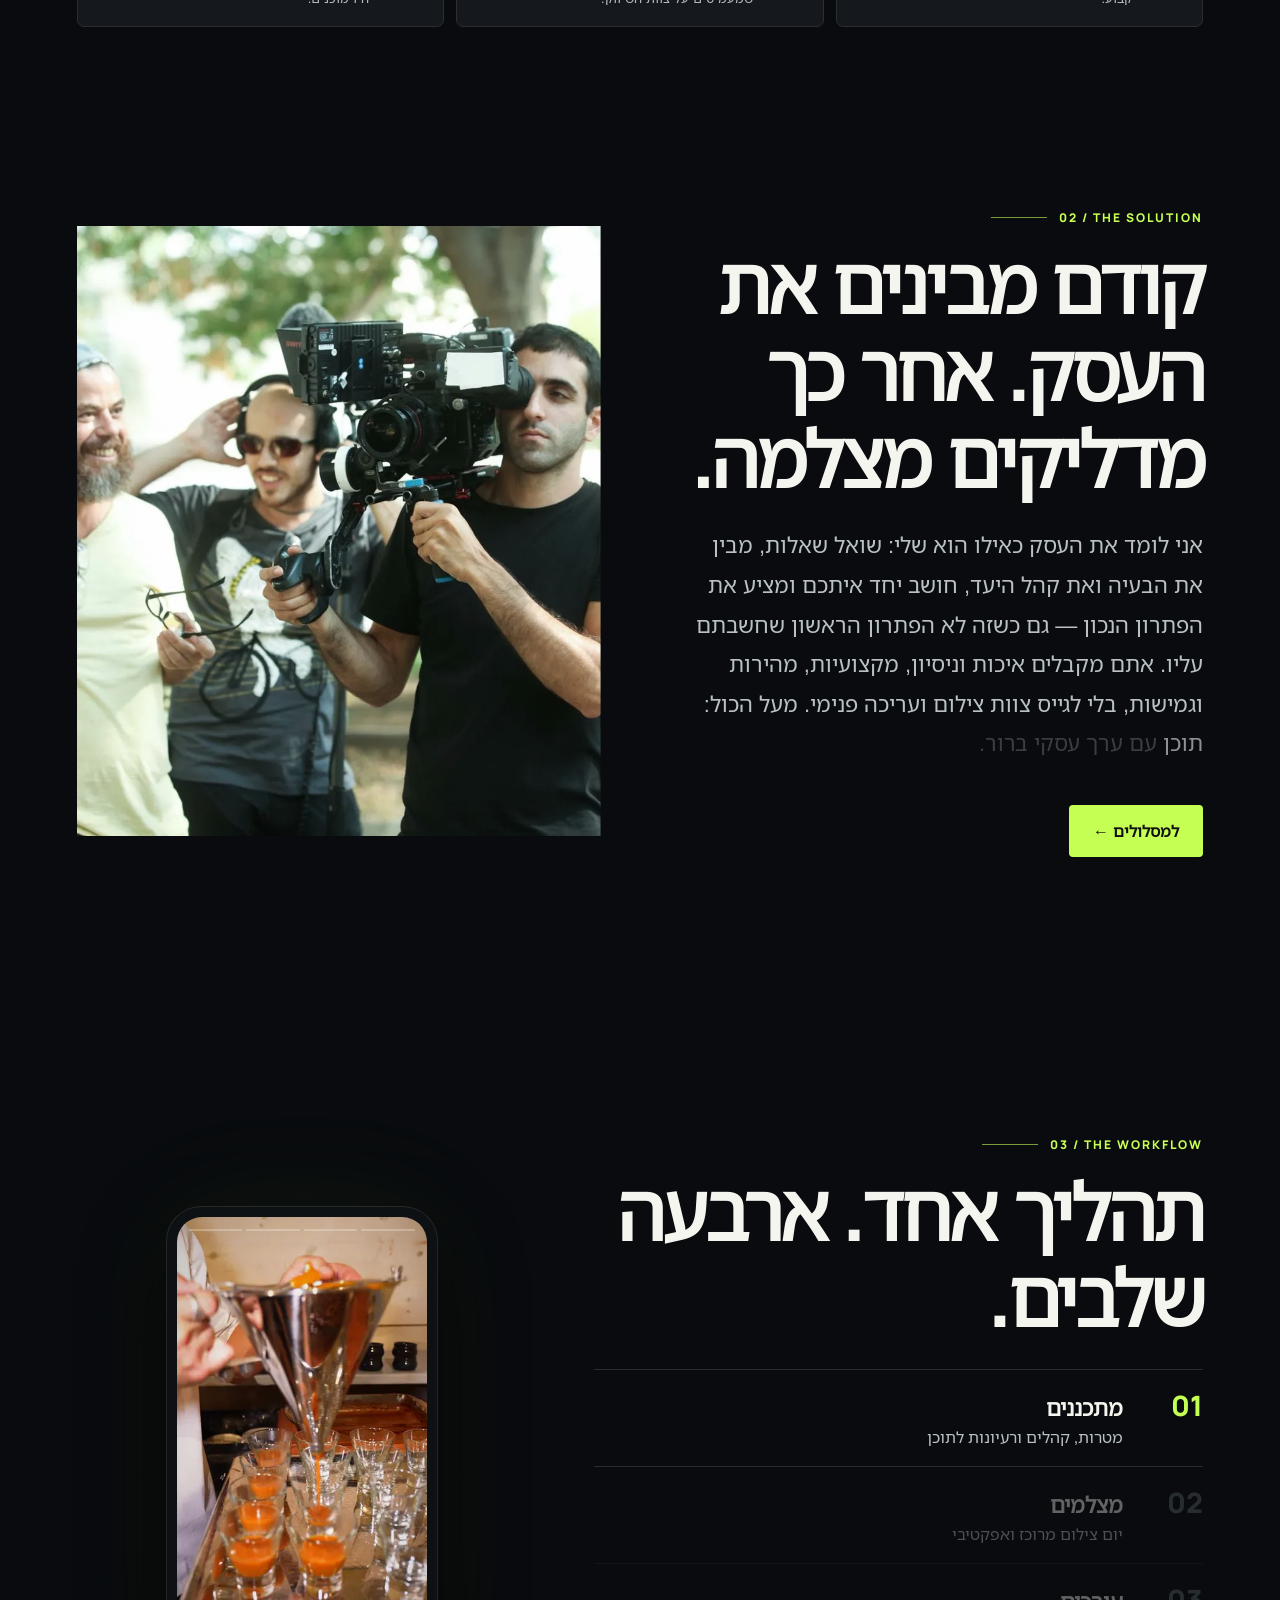
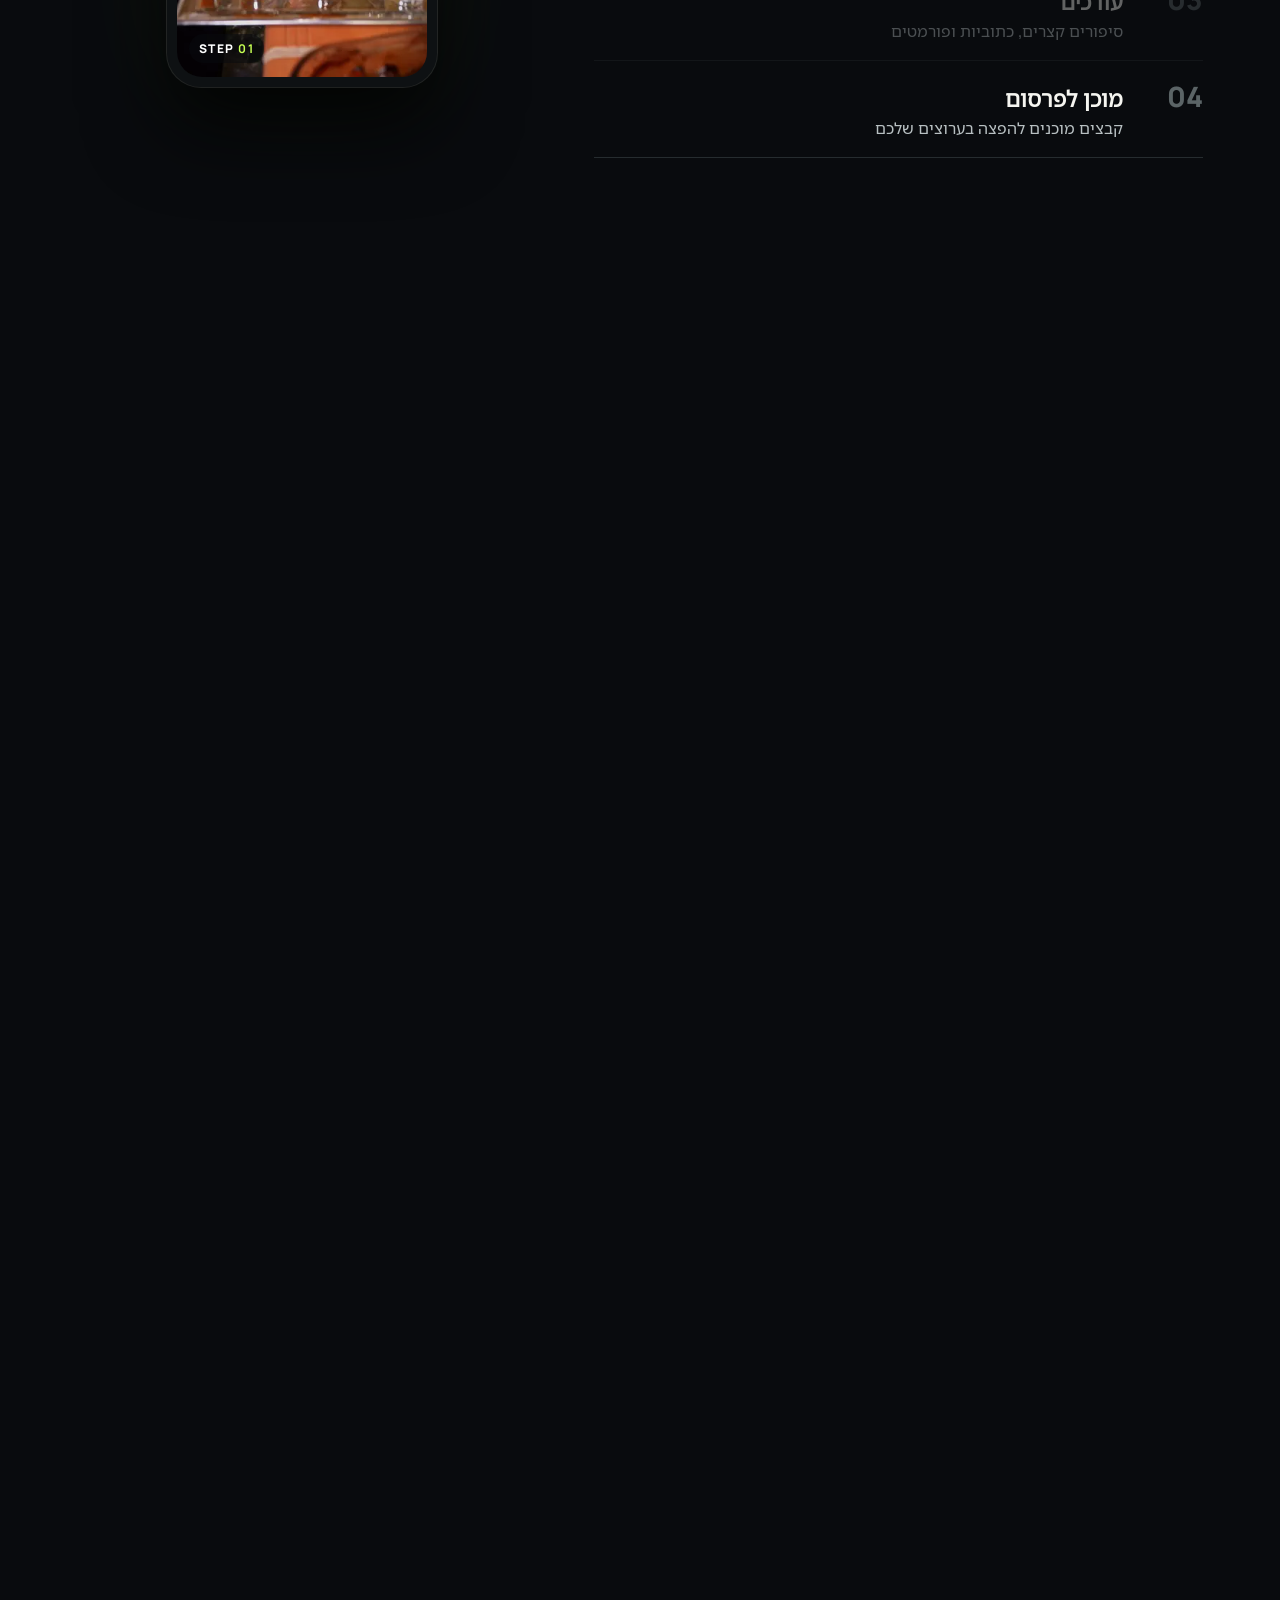
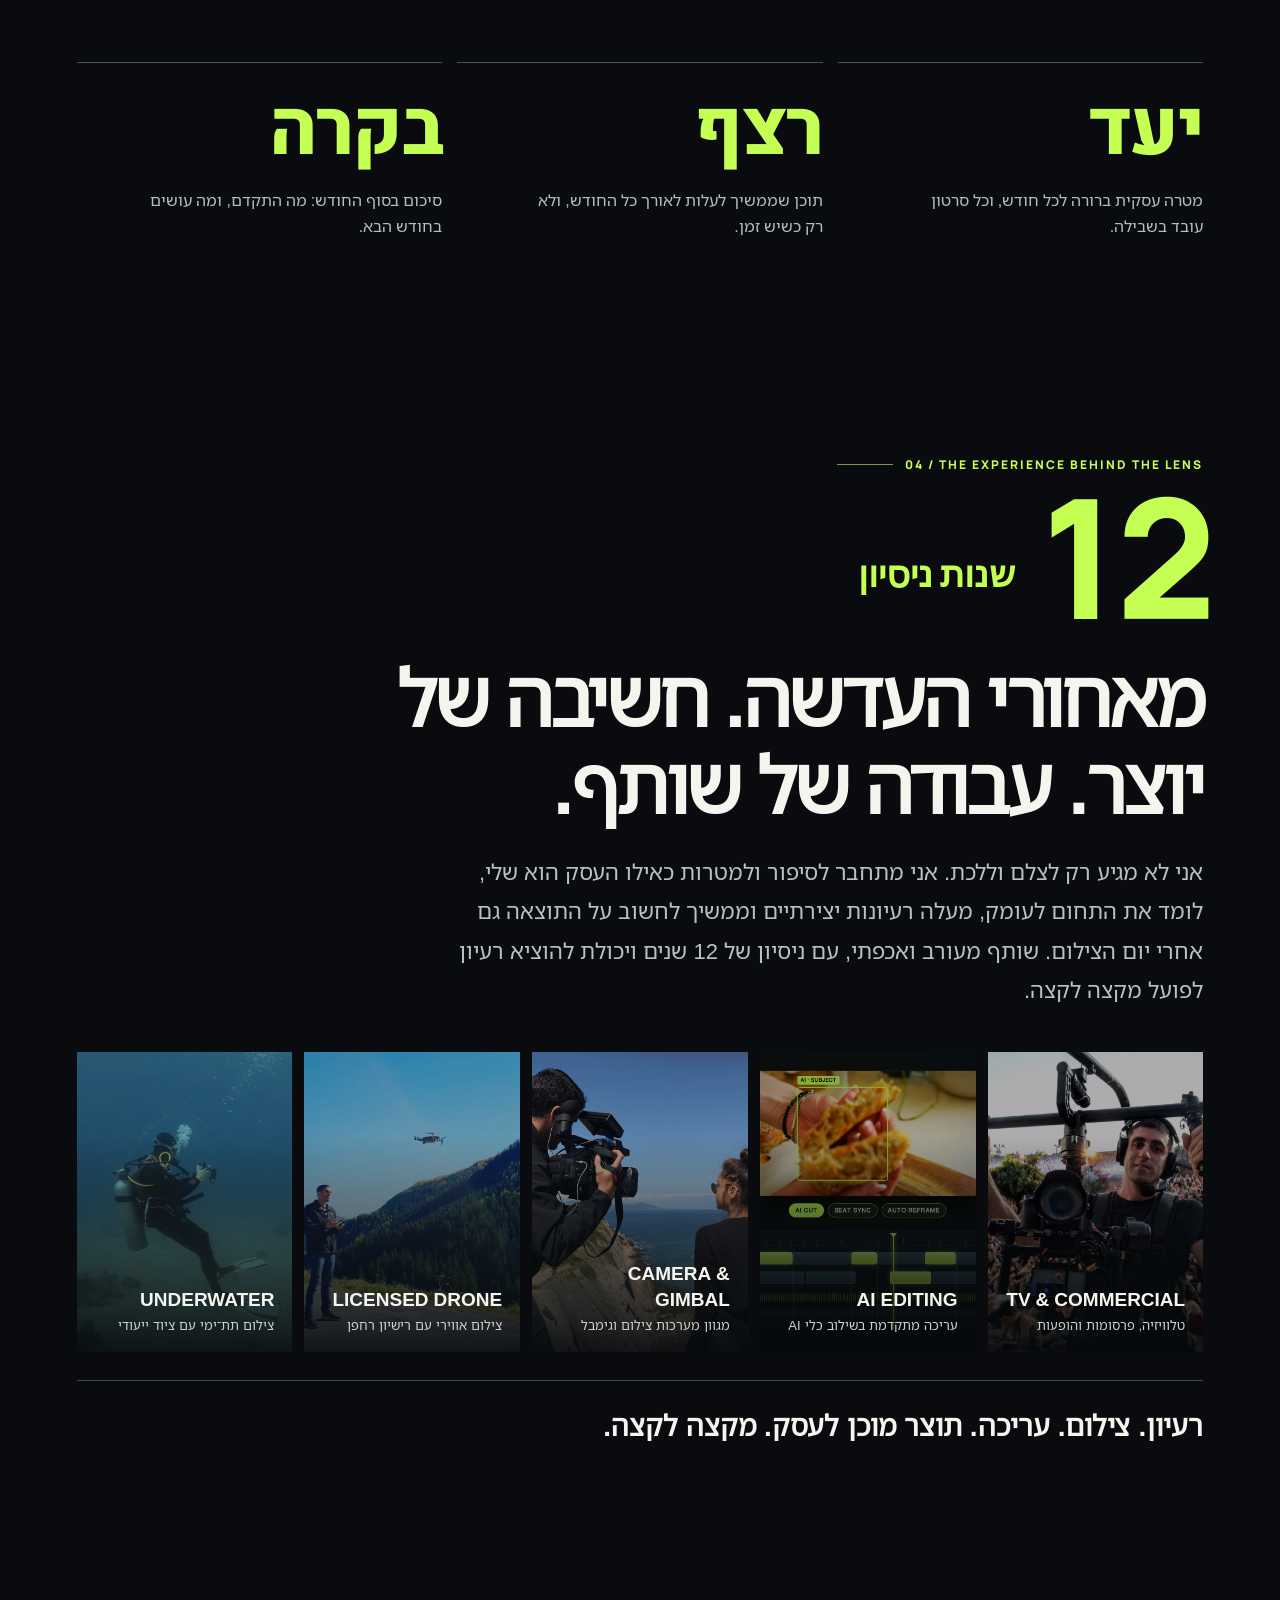
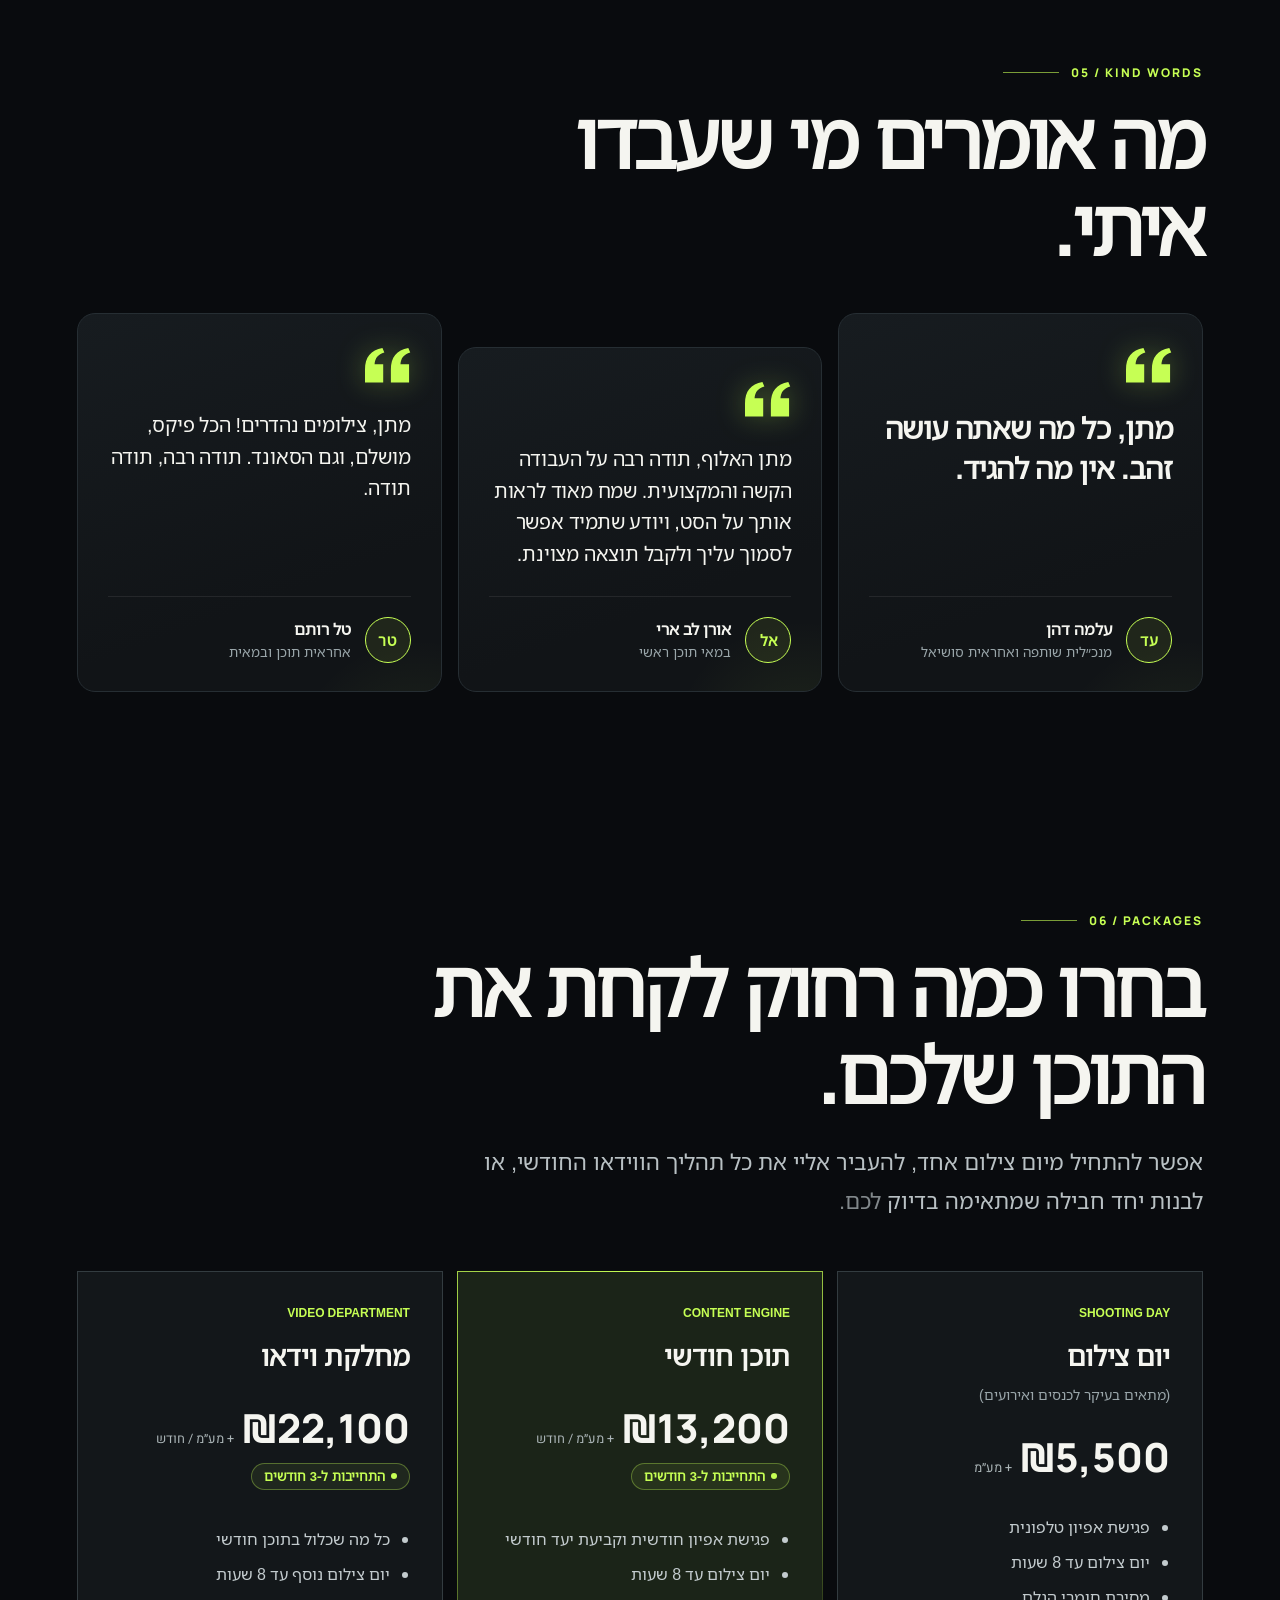
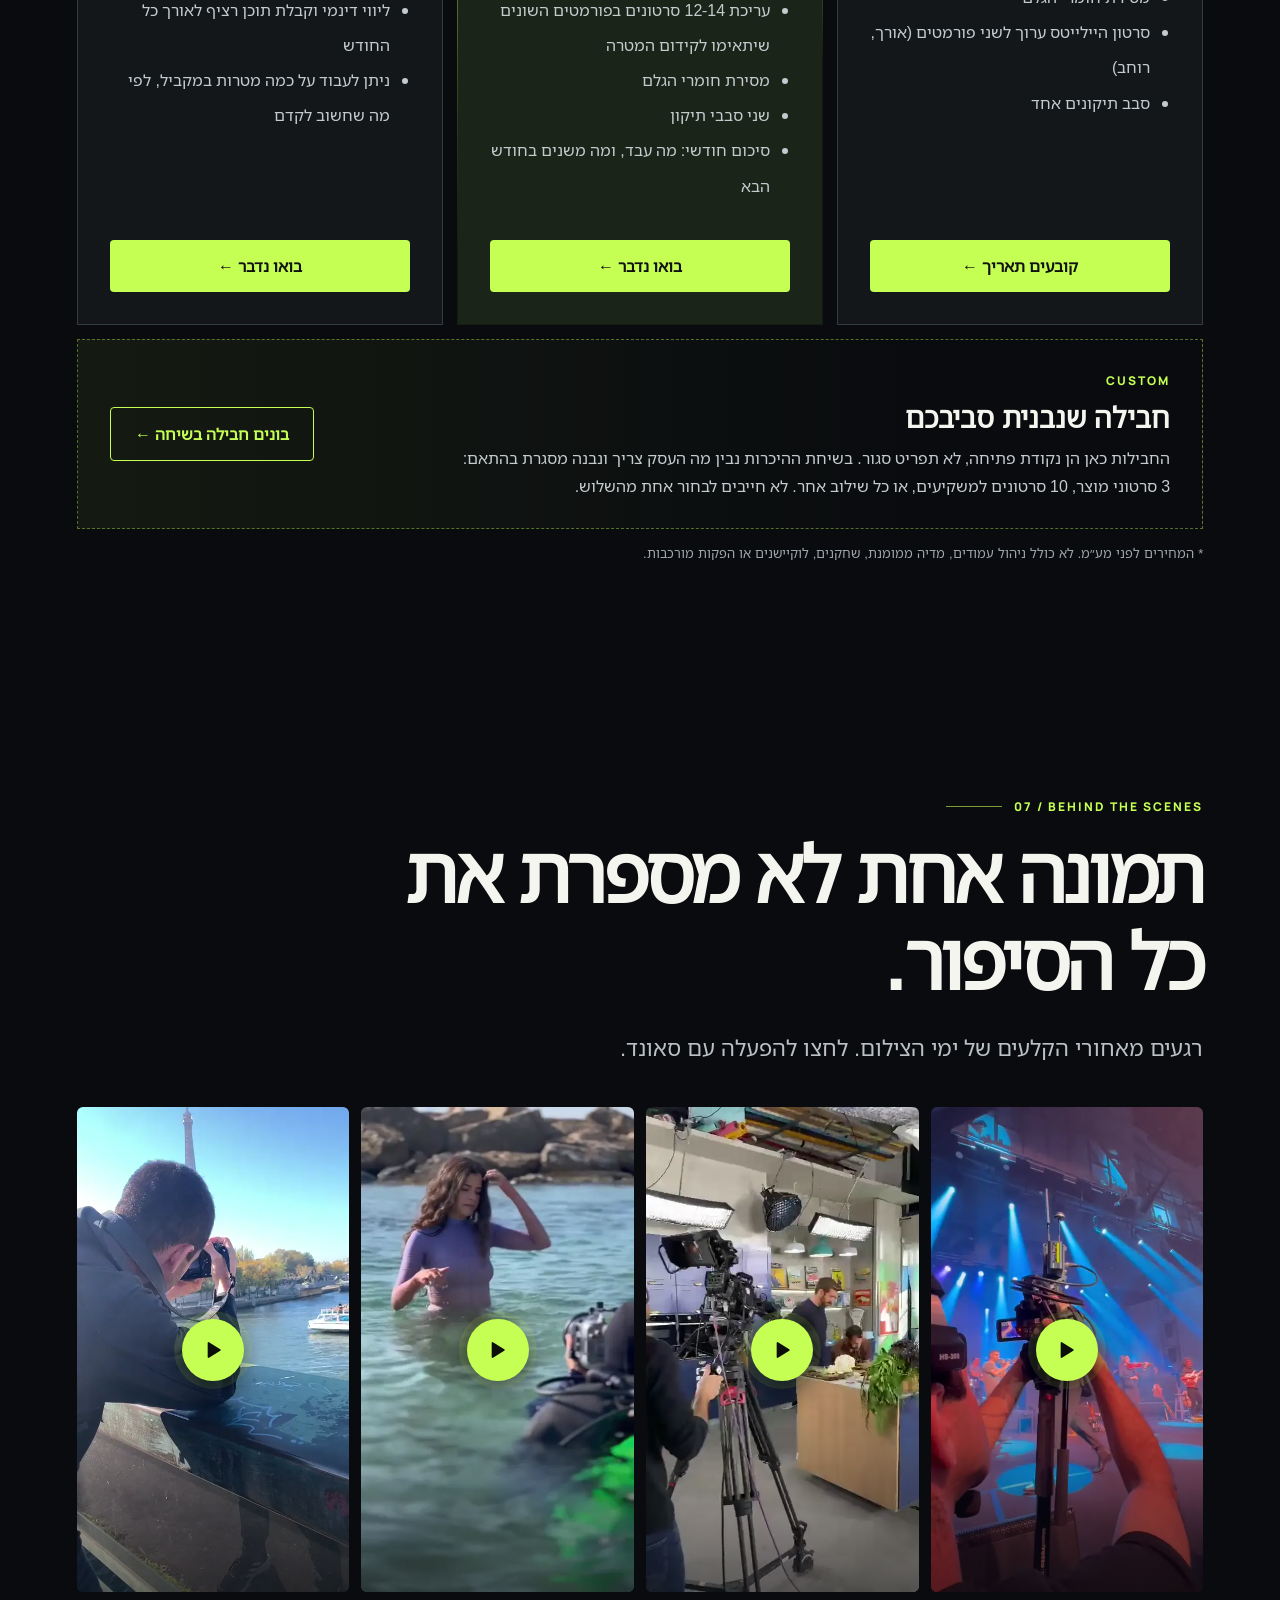
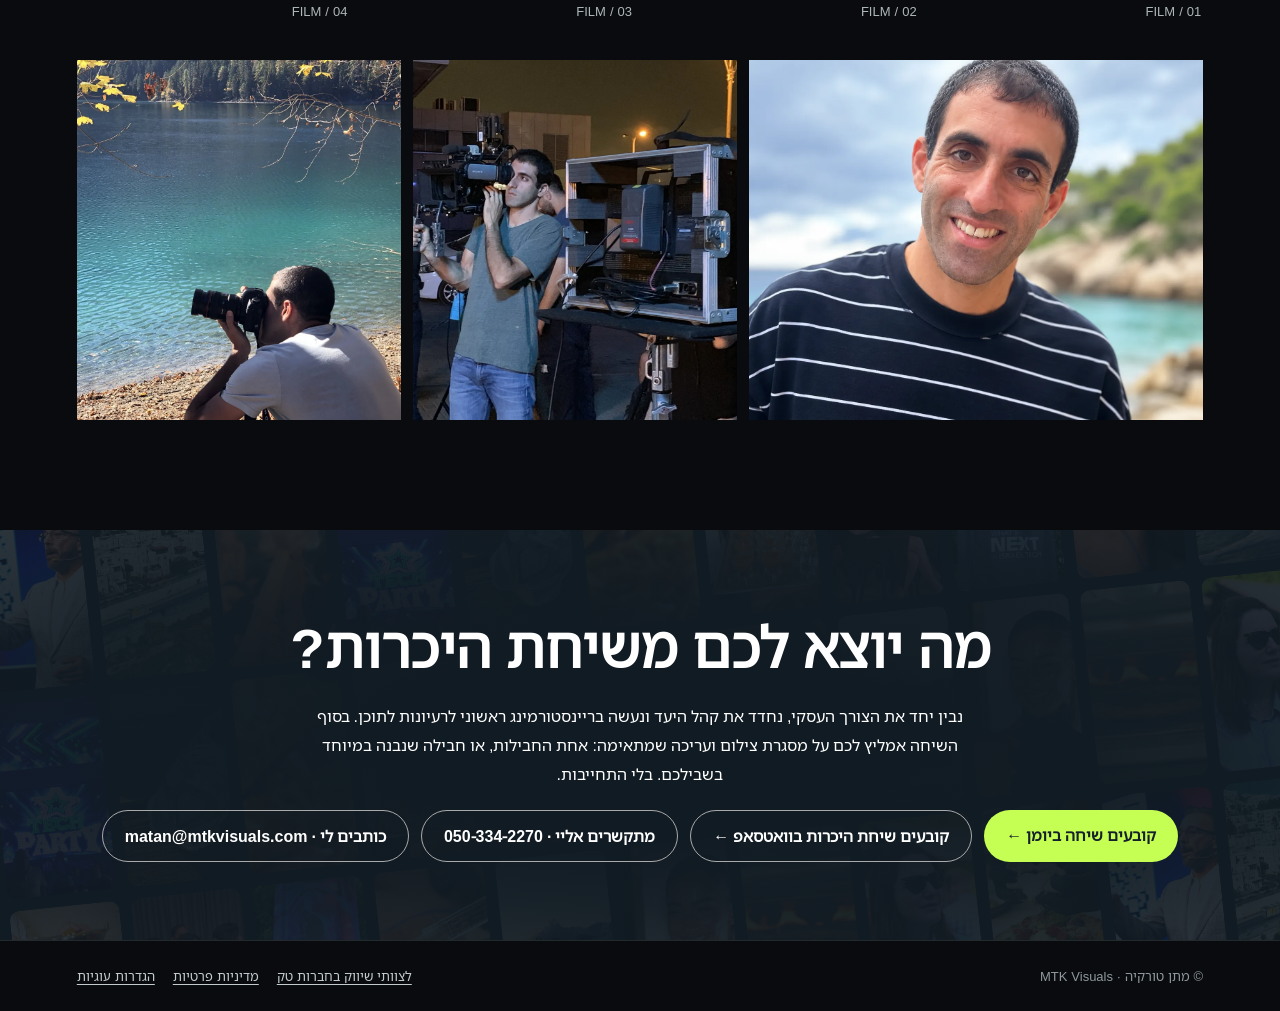
==== commit 263eca50: "Add LinkedIn conversion IDs for booking and contact clicks Co-Authored-By: Claude Opus 5.5 <noreply@" ====
--- a/index.html
+++ b/index.html
@@ -414,7 +414,7 @@
  #problem .grid3 .tile .num:before,#problem .grid3 .tile .num:after{width:12px;margin-left:-6px}
  #problem .grid3 .tile h3{margin-top:0}
 }
-</style><link href="assets/css/mtk-extra.css?v=20261119c" rel="stylesheet"/><script defer src="assets/js/mtk-tracking.js?v=20261119c"></script></head><body><header><a class="logo brand-lockup" href="#top">MTK <b>VISUALS</b><span class="logo-tagline">CONTENT · VIDEO · STRATEGY</span></a><nav><a data-en="Solution" data-he="הפתרון" href="#solution">הפתרון</a><a data-en="Work" data-he="עבודות" href="#reels">עבודות</a><a data-en="Experience" data-he="ניסיון" href="#experience">ניסיון</a><a data-en="Packages" data-he="מסלולים" href="#pricing">מסלולים</a><button class="lang" id="switch" onclick="window.mtkToggleLanguage();return false;" type="button">EN</button></nav></header>
+</style><link href="assets/css/mtk-extra.css?v=20261119c" rel="stylesheet"/><script defer src="assets/js/mtk-tracking.js?v=20261120a"></script></head><body><header><a class="logo brand-lockup" href="#top">MTK <b>VISUALS</b><span class="logo-tagline">CONTENT · VIDEO · STRATEGY</span></a><nav><a data-en="Solution" data-he="הפתרון" href="#solution">הפתרון</a><a data-en="Work" data-he="עבודות" href="#reels">עבודות</a><a data-en="Experience" data-he="ניסיון" href="#experience">ניסיון</a><a data-en="Packages" data-he="מסלולים" href="#pricing">מסלולים</a><button class="lang" id="switch" onclick="window.mtkToggleLanguage();return false;" type="button">EN</button></nav></header>
 <main><section class="hero h4b" id="top"><div class="hero-media"><img alt="מתן מצלם במצלמת קולנוע בצילום לילה" class="hero-photo" fetchpriority="high" src="assets/img/hero-4b.webp"/><div class="rec" aria-hidden="true"><i></i>REC <span class="tc">00:00:00:00</span></div></div><div class="hero-glow" aria-hidden="true"></div><div class="hero-content"><div class="eyebrow">CONTENT · VIDEO · STRATEGY</div><h1><span class="split-w" data-en="Your business doesn’t need more social media videos." data-he="העסק שלכם לא צריך עוד סרטונים לרשתות החברתיות.">העסק שלכם לא צריך עוד סרטונים לרשתות החברתיות.</span> <span class="hl split-w" data-en="It needs results." data-he="הוא צריך תוצאות.">הוא צריך תוצאות.</span></h1><p class="hero-sub"><span class="hero-me" data-en="I’m Matan Turkia — cinematographer, editor and producer." data-he="אני מתן טורקיה, צלם, עורך ומפיק.">אני מתן טורקיה, צלם, עורך ומפיק.</span> <span data-en="I combine business thinking, creative, video production and professional editing to create content that doesn’t just look great — it serves a goal." data-he="ואני משלב חשיבה עסקית, קריאייטיב, הפקת וידאו ועריכה מקצועית כדי ליצור תוכן שלא רק נראה מצוין — אלא משרת מטרה">ואני משלב חשיבה עסקית, קריאייטיב, הפקת וידאו ועריכה מקצועית כדי ליצור תוכן שלא רק נראה מצוין — אלא משרת מטרה</span></p><a class="cta" data-en="Build your next content month →" data-he="בואו נבנה את החודש הבא ←" href="https://wa.me/972503342270?text=היי%20מתן%2C%20אשמח%20לקבוע%20שיחת%20היכרות">בואו נבנה את החודש הבא ←</a></div><a class="scroll-cue" href="#reels" aria-label="גלילה לסרטונים"><span></span>SCROLL</a></section>
 <section class="river" id="reels" aria-label="דוגמאות"><button class="river-nav prev" type="button" aria-label="לסרטונים הקודמים">‹</button><button class="river-nav next" type="button" aria-label="לסרטונים הבאים">›</button><div class="river-tilt"><div class="river-row" style="--dur:118s"><div class="river-track"><button class="rc" type="button" data-open="alma-01" data-slug="alma-01" data-full="assets/reels/alma-01.mp4" data-poster="assets/reels/alma-01.webp" data-ar="0.5625" style="--ar:0.5625" aria-label="צפייה בסרטון עם סאונד"><video class="pv" muted playsinline loop preload="none" poster="assets/reels/alma-01.webp" data-src="assets/reels/p/alma-01.mp4" data-slug="alma-01"></video><span class="play-dot"></span><span class="rc-cap"><b data-he="עומר – שף אירועים" data-en="Omer – Event Chef">עומר – שף אירועים</b><span data-he="שיווק העסק – אירוע לדוגמא" data-en="Business marketing – a sample event">שיווק העסק – אירוע לדוגמא</span></span></button><button class="rc" type="button" data-open="finnegan-07" data-slug="finnegan-07" data-full="assets/reels/finnegan-07.mp4" data-poster="assets/reels/finnegan-07.webp" data-ar="0.5625" style="--ar:0.5625" aria-label="צפייה בסרטון עם סאונד"><video class="pv" muted playsinline loop preload="none" poster="assets/reels/finnegan-07.webp" data-src="assets/reels/p/finnegan-07.mp4" data-slug="finnegan-07"></video><span class="play-dot"></span><span class="rc-cap"><b data-he="פיניגן" data-en="Finnegan">פיניגן</b><span data-he="כנס שנתי – טרנדים בהייטק הישראלי" data-en="Annual conference – trends in Israeli tech">כנס שנתי – טרנדים בהייטק הישראלי</span></span></button><button class="rc" type="button" data-open="x-charity" data-slug="x-charity" data-full="assets/reels/x-charity.mp4" data-poster="assets/reels/x-charity.webp" data-ar="1.7778" style="--ar:1.7778" aria-label="צפייה בסרטון עם סאונד"><video class="pv" muted playsinline loop preload="none" poster="assets/reels/x-charity.webp" data-src="assets/reels/p/x-charity.mp4" data-slug="x-charity"></video><span class="play-dot"></span><span class="rc-cap"><b data-he="חב״ד" data-en="Chabad">חב״ד</b><span data-he="הצגת ההתנדבות – מציאת מתנדבים חדשים" data-en="Showcasing volunteering – recruiting new volunteers">הצגת ההתנדבות – מציאת מתנדבים חדשים</span></span></button><button class="rc" type="button" data-open="singles-v" data-slug="singles-v" data-full="assets/reels/singles-v.mp4" data-poster="assets/reels/singles-v.webp" data-ar="0.5625" style="--ar:0.5625" aria-label="צפייה בסרטון עם סאונד"><video class="pv" muted playsinline loop preload="none" poster="assets/reels/singles-v.webp" data-src="assets/reels/p/singles-v.mp4" data-slug="singles-v"></video><span class="play-dot"></span><span class="rc-cap"><b data-he="ג׳ילט" data-en="Gillette">ג׳ילט</b><span data-he="שיווק דאודורנט חדש" data-en="Launching a new deodorant">שיווק דאודורנט חדש</span></span></button><button class="rc" type="button" data-open="discount-05" data-slug="discount-05" data-full="assets/reels/discount-05.mp4" data-poster="assets/reels/discount-05.webp" data-ar="0.5625" style="--ar:0.5625" aria-label="צפייה בסרטון עם סאונד"><video class="pv" muted playsinline loop preload="none" poster="assets/reels/discount-05.webp" data-src="assets/reels/p/discount-05.mp4" data-slug="discount-05"></video><span class="play-dot"></span><span class="rc-cap"><b data-he="בנק דיסקונט" data-en="Discount Bank">בנק דיסקונט</b><span data-he="כנס שנתי – מצטייני המחלקה" data-en="Annual conference – the department’s top performers">כנס שנתי – מצטייני המחלקה</span></span></button><button class="rc" type="button" data-open="footlocker-v" data-slug="footlocker-v" data-full="assets/reels/footlocker-v.mp4" data-poster="assets/reels/footlocker-v.webp" data-ar="0.5625" style="--ar:0.5625" aria-label="צפייה בסרטון עם סאונד"><video class="pv" muted playsinline loop preload="none" poster="assets/reels/footlocker-v.webp" data-src="assets/reels/p/footlocker-v.mp4" data-slug="footlocker-v"></video><span class="play-dot"></span><span class="rc-cap"><b data-he="פוטלוקר" data-en="Foot Locker">פוטלוקר</b><span data-he="שיווק חנות חדשה בנמל תל אביב" data-en="Promoting a new store at Tel Aviv Port">שיווק חנות חדשה בנמל תל אביב</span></span></button><button class="rc" type="button" data-open="tnuva-l" data-slug="tnuva-l" data-full="assets/reels/tnuva-l.mp4" data-poster="assets/reels/tnuva-l.webp" data-ar="1.7778" style="--ar:1.7778" aria-label="צפייה בסרטון עם סאונד"><video class="pv" muted playsinline loop preload="none" poster="assets/reels/tnuva-l.webp" data-src="assets/reels/p/tnuva-l.mp4" data-slug="tnuva-l"></video><span class="play-dot"></span><span class="rc-cap"><b data-he="בלוגרית אוכל" data-en="Food blogger">בלוגרית אוכל</b><span data-he="פרסום מתכונים" data-en="Promoting recipes">פרסום מתכונים</span></span></button><button class="rc" type="button" data-open="royoren-04" data-slug="royoren-04" data-full="assets/reels/royoren-04.mp4" data-poster="assets/reels/royoren-04.webp" data-ar="0.5625" style="--ar:0.5625" aria-label="צפייה בסרטון עם סאונד"><video class="pv" muted playsinline loop preload="none" poster="assets/reels/royoren-04.webp" data-src="assets/reels/p/royoren-04.mp4" data-slug="royoren-04"></video><span class="play-dot"></span><span class="rc-cap"><b data-he="רוי אורן – שף פרטי" data-en="Roy Oren – Private Chef">רוי אורן – שף פרטי</b><span data-he="שיווק העסק – אירוע לדוגמא" data-en="Business marketing – a sample event">שיווק העסק – אירוע לדוגמא</span></span></button><button class="rc" type="button" data-open="wedding-v" data-slug="wedding-v" data-full="assets/reels/wedding-v.mp4" data-poster="assets/reels/wedding-v.webp" data-ar="0.5625" style="--ar:0.5625" aria-label="צפייה בסרטון עם סאונד"><video class="pv" muted playsinline loop preload="none" poster="assets/reels/wedding-v.webp" data-src="assets/reels/p/wedding-v.mp4" data-slug="wedding-v"></video><span class="play-dot"></span><span class="rc-cap"><b data-he="גיא פינס" data-en="Guy Pines">גיא פינס</b><span data-he="אירוע סיכום ״חתונה ממבט ראשון״" data-en="“Married at First Sight” wrap-up event">אירוע סיכום ״חתונה ממבט ראשון״</span></span></button><button class="rc" type="button" data-open="x-interviews" data-slug="x-interviews" data-full="assets/reels/x-interviews.mp4" data-poster="assets/reels/x-interviews.webp" data-ar="0.5625" style="--ar:0.5625" aria-label="צפייה בסרטון עם סאונד"><video class="pv" muted playsinline loop preload="none" poster="assets/reels/x-interviews.webp" data-src="assets/reels/p/x-interviews.mp4" data-slug="x-interviews"></video><span class="play-dot"></span><span class="rc-cap"><b data-he="פיניגן" data-en="Finnegan">פיניגן</b><span data-he="גיוס לקוחות ומשקיעים" data-en="Attracting clients and investors">גיוס לקוחות ומשקיעים</span></span></button><button class="rc" type="button" data-open="clinic-v" data-slug="clinic-v" data-full="assets/reels/clinic-v.mp4" data-poster="assets/reels/clinic-v.webp" data-ar="0.5625" style="--ar:0.5625" aria-label="צפייה בסרטון עם סאונד"><video class="pv" muted playsinline loop preload="none" poster="assets/reels/clinic-v.webp" data-src="assets/reels/p/clinic-v.mp4" data-slug="clinic-v"></video><span class="play-dot"></span><span class="rc-cap"><b data-he="אלה אגוזי" data-en="Ella Egozi">אלה אגוזי</b><span data-he="סרטוני הדרכה לטיפולים" data-en="Training videos for treatments">סרטוני הדרכה לטיפולים</span></span></button><button class="rc" type="button" data-open="surf-l" data-slug="surf-l" data-full="assets/reels/surf-l.mp4" data-poster="assets/reels/surf-l.webp" data-ar="1.7778" style="--ar:1.7778" aria-label="צפייה בסרטון עם סאונד"><video class="pv" muted playsinline loop preload="none" poster="assets/reels/surf-l.webp" data-src="assets/reels/p/surf-l.mp4" data-slug="surf-l"></video><span class="play-dot"></span><span class="rc-cap"><b data-he="עמותת גלישה" data-en="Surf nonprofit">עמותת גלישה</b><span data-he="שיווק – טיפולים דרך גלישת גלים" data-en="Marketing – therapy through surfing">שיווק – טיפולים דרך גלישת גלים</span></span></button><button class="rc" type="button" data-open="sgallery-v" data-slug="sgallery-v" data-full="assets/reels/sgallery-v.mp4" data-poster="assets/reels/sgallery-v.webp" data-ar="0.5625" style="--ar:0.5625" aria-label="צפייה בסרטון עם סאונד"><video class="pv" muted playsinline loop preload="none" poster="assets/reels/sgallery-v.webp" data-src="assets/reels/p/sgallery-v.mp4" data-slug="sgallery-v"></video><span class="play-dot"></span><span class="rc-cap"><b data-he="סופר-פארם" data-en="Super-Pharm">סופר-פארם</b><span data-he="שיווק קולקציה חדשה של מוצרים" data-en="Launching a new product collection">שיווק קולקציה חדשה של מוצרים</span></span></button><button class="rc" type="button" data-open="alma-05" data-slug="alma-05" data-full="assets/reels/alma-05.mp4" data-poster="assets/reels/alma-05.webp" data-ar="0.5625" style="--ar:0.5625" aria-label="צפייה בסרטון עם סאונד"><video class="pv" muted playsinline loop preload="none" poster="assets/reels/alma-05.webp" data-src="assets/reels/p/alma-05.mp4" data-slug="alma-05"></video><span class="play-dot"></span><span class="rc-cap"><b data-he="עומר – שף אירועים" data-en="Omer – Event Chef">עומר – שף אירועים</b><span data-he="שיווק העסק – אירוע לדוגמא" data-en="Business marketing – a sample event">שיווק העסק – אירוע לדוגמא</span></span></button><button class="rc" type="button" data-open="finnegan-06" data-slug="finnegan-06" data-full="assets/reels/finnegan-06.mp4" data-poster="assets/reels/finnegan-06.webp" data-ar="0.5625" style="--ar:0.5625" aria-label="צפייה בסרטון עם סאונד"><video class="pv" muted playsinline loop preload="none" poster="assets/reels/finnegan-06.webp" data-src="assets/reels/p/finnegan-06.mp4" data-slug="finnegan-06"></video><span class="play-dot"></span><span class="rc-cap"><b data-he="פיניגן" data-en="Finnegan">פיניגן</b><span data-he="כנס שנתי" data-en="Annual conference">כנס שנתי</span></span></button><button class="rc" type="button" data-open="alma-01" data-slug="alma-01" data-full="assets/reels/alma-01.mp4" data-poster="assets/reels/alma-01.webp" data-ar="0.5625" style="--ar:0.5625" aria-label="צפייה בסרטון עם סאונד" aria-hidden="true" tabindex="-1"><video class="pv" muted playsinline loop preload="none" poster="assets/reels/alma-01.webp" data-src="assets/reels/p/alma-01.mp4" data-slug="alma-01"></video><span class="play-dot"></span><span class="rc-cap"><b data-he="עומר – שף אירועים" data-en="Omer – Event Chef">עומר – שף אירועים</b><span data-he="שיווק העסק – אירוע לדוגמא" data-en="Business marketing – a sample event">שיווק העסק – אירוע לדוגמא</span></span></button><button class="rc" type="button" data-open="finnegan-07" data-slug="finnegan-07" data-full="assets/reels/finnegan-07.mp4" data-poster="assets/reels/finnegan-07.webp" data-ar="0.5625" style="--ar:0.5625" aria-label="צפייה בסרטון עם סאונד" aria-hidden="true" tabindex="-1"><video class="pv" muted playsinline loop preload="none" poster="assets/reels/finnegan-07.webp" data-src="assets/reels/p/finnegan-07.mp4" data-slug="finnegan-07"></video><span class="play-dot"></span><span class="rc-cap"><b data-he="פיניגן" data-en="Finnegan">פיניגן</b><span data-he="כנס שנתי – טרנדים בהייטק הישראלי" data-en="Annual conference – trends in Israeli tech">כנס שנתי – טרנדים בהייטק הישראלי</span></span></button><button class="rc" type="button" data-open="x-charity" data-slug="x-charity" data-full="assets/reels/x-charity.mp4" data-poster="assets/reels/x-charity.webp" data-ar="1.7778" style="--ar:1.7778" aria-label="צפייה בסרטון עם סאונד" aria-hidden="true" tabindex="-1"><video class="pv" muted playsinline loop preload="none" poster="assets/reels/x-charity.webp" data-src="assets/reels/p/x-charity.mp4" data-slug="x-charity"></video><span class="play-dot"></span><span class="rc-cap"><b data-he="חב״ד" data-en="Chabad">חב״ד</b><span data-he="הצגת ההתנדבות – מציאת מתנדבים חדשים" data-en="Showcasing volunteering – recruiting new volunteers">הצגת ההתנדבות – מציאת מתנדבים חדשים</span></span></button><button class="rc" type="button" data-open="singles-v" data-slug="singles-v" data-full="assets/reels/singles-v.mp4" data-poster="assets/reels/singles-v.webp" data-ar="0.5625" style="--ar:0.5625" aria-label="צפייה בסרטון עם סאונד" aria-hidden="true" tabindex="-1"><video class="pv" muted playsinline loop preload="none" poster="assets/reels/singles-v.webp" data-src="assets/reels/p/singles-v.mp4" data-slug="singles-v"></video><span class="play-dot"></span><span class="rc-cap"><b data-he="ג׳ילט" data-en="Gillette">ג׳ילט</b><span data-he="שיווק דאודורנט חדש" data-en="Launching a new deodorant">שיווק דאודורנט חדש</span></span></button><button class="rc" type="button" data-open="discount-05" data-slug="discount-05" data-full="assets/reels/discount-05.mp4" data-poster="assets/reels/discount-05.webp" data-ar="0.5625" style="--ar:0.5625" aria-label="צפייה בסרטון עם סאונד" aria-hidden="true" tabindex="-1"><video class="pv" muted playsinline loop preload="none" poster="assets/reels/discount-05.webp" data-src="assets/reels/p/discount-05.mp4" data-slug="discount-05"></video><span class="play-dot"></span><span class="rc-cap"><b data-he="בנק דיסקונט" data-en="Discount Bank">בנק דיסקונט</b><span data-he="כנס שנתי – מצטייני המחלקה" data-en="Annual conference – the department’s top performers">כנס שנתי – מצטייני המחלקה</span></span></button><button class="rc" type="button" data-open="footlocker-v" data-slug="footlocker-v" data-full="assets/reels/footlocker-v.mp4" data-poster="assets/reels/footlocker-v.webp" data-ar="0.5625" style="--ar:0.5625" aria-label="צפייה בסרטון עם סאונד" aria-hidden="true" tabindex="-1"><video class="pv" muted playsinline loop preload="none" poster="assets/reels/footlocker-v.webp" data-src="assets/reels/p/footlocker-v.mp4" data-slug="footlocker-v"></video><span class="play-dot"></span><span class="rc-cap"><b data-he="פוטלוקר" data-en="Foot Locker">פוטלוקר</b><span data-he="שיווק חנות חדשה בנמל תל אביב" data-en="Promoting a new store at Tel Aviv Port">שיווק חנות חדשה בנמל תל אביב</span></span></button><button class="rc" type="button" data-open="tnuva-l" data-slug="tnuva-l" data-full="assets/reels/tnuva-l.mp4" data-poster="assets/reels/tnuva-l.webp" data-ar="1.7778" style="--ar:1.7778" aria-label="צפייה בסרטון עם סאונד" aria-hidden="true" tabindex="-1"><video class="pv" muted playsinline loop preload="none" poster="assets/reels/tnuva-l.webp" data-src="assets/reels/p/tnuva-l.mp4" data-slug="tnuva-l"></video><span class="play-dot"></span><span class="rc-cap"><b data-he="בלוגרית אוכל" data-en="Food blogger">בלוגרית אוכל</b><span data-he="פרסום מתכונים" data-en="Promoting recipes">פרסום מתכונים</span></span></button><button class="rc" type="button" data-open="royoren-04" data-slug="royoren-04" data-full="assets/reels/royoren-04.mp4" data-poster="assets/reels/royoren-04.webp" data-ar="0.5625" style="--ar:0.5625" aria-label="צפייה בסרטון עם סאונד" aria-hidden="true" tabindex="-1"><video class="pv" muted playsinline loop preload="none" poster="assets/reels/royoren-04.webp" data-src="assets/reels/p/royoren-04.mp4" data-slug="royoren-04"></video><span class="play-dot"></span><span class="rc-cap"><b data-he="רוי אורן – שף פרטי" data-en="Roy Oren – Private Chef">רוי אורן – שף פרטי</b><span data-he="שיווק העסק – אירוע לדוגמא" data-en="Business marketing – a sample event">שיווק העסק – אירוע לדוגמא</span></span></button><button class="rc" type="button" data-open="wedding-v" data-slug="wedding-v" data-full="assets/reels/wedding-v.mp4" data-poster="assets/reels/wedding-v.webp" data-ar="0.5625" style="--ar:0.5625" aria-label="צפייה בסרטון עם סאונד" aria-hidden="true" tabindex="-1"><video class="pv" muted playsinline loop preload="none" poster="assets/reels/wedding-v.webp" data-src="assets/reels/p/wedding-v.mp4" data-slug="wedding-v"></video><span class="play-dot"></span><span class="rc-cap"><b data-he="גיא פינס" data-en="Guy Pines">גיא פינס</b><span data-he="אירוע סיכום ״חתונה ממבט ראשון״" data-en="“Married at First Sight” wrap-up event">אירוע סיכום ״חתונה ממבט ראשון״</span></span></button><button class="rc" type="button" data-open="x-interviews" data-slug="x-interviews" data-full="assets/reels/x-interviews.mp4" data-poster="assets/reels/x-interviews.webp" data-ar="0.5625" style="--ar:0.5625" aria-label="צפייה בסרטון עם סאונד" aria-hidden="true" tabindex="-1"><video class="pv" muted playsinline loop preload="none" poster="assets/reels/x-interviews.webp" data-src="assets/reels/p/x-interviews.mp4" data-slug="x-interviews"></video><span class="play-dot"></span><span class="rc-cap"><b data-he="פיניגן" data-en="Finnegan">פיניגן</b><span data-he="גיוס לקוחות ומשקיעים" data-en="Attracting clients and investors">גיוס לקוחות ומשקיעים</span></span></button><button class="rc" type="button" data-open="clinic-v" data-slug="clinic-v" data-full="assets/reels/clinic-v.mp4" data-poster="assets/reels/clinic-v.webp" data-ar="0.5625" style="--ar:0.5625" aria-label="צפייה בסרטון עם סאונד" aria-hidden="true" tabindex="-1"><video class="pv" muted playsinline loop preload="none" poster="assets/reels/clinic-v.webp" data-src="assets/reels/p/clinic-v.mp4" data-slug="clinic-v"></video><span class="play-dot"></span><span class="rc-cap"><b data-he="אלה אגוזי" data-en="Ella Egozi">אלה אגוזי</b><span data-he="סרטוני הדרכה לטיפולים" data-en="Training videos for treatments">סרטוני הדרכה לטיפולים</span></span></button><button class="rc" type="button" data-open="surf-l" data-slug="surf-l" data-full="assets/reels/surf-l.mp4" data-poster="assets/reels/surf-l.webp" data-ar="1.7778" style="--ar:1.7778" aria-label="צפייה בסרטון עם סאונד" aria-hidden="true" tabindex="-1"><video class="pv" muted playsinline loop preload="none" poster="assets/reels/surf-l.webp" data-src="assets/reels/p/surf-l.mp4" data-slug="surf-l"></video><span class="play-dot"></span><span class="rc-cap"><b data-he="עמותת גלישה" data-en="Surf nonprofit">עמותת גלישה</b><span data-he="שיווק – טיפולים דרך גלישת גלים" data-en="Marketing – therapy through surfing">שיווק – טיפולים דרך גלישת גלים</span></span></button><button class="rc" type="button" data-open="sgallery-v" data-slug="sgallery-v" data-full="assets/reels/sgallery-v.mp4" data-poster="assets/reels/sgallery-v.webp" data-ar="0.5625" style="--ar:0.5625" aria-label="צפייה בסרטון עם סאונד" aria-hidden="true" tabindex="-1"><video class="pv" muted playsinline loop preload="none" poster="assets/reels/sgallery-v.webp" data-src="assets/reels/p/sgallery-v.mp4" data-slug="sgallery-v"></video><span class="play-dot"></span><span class="rc-cap"><b data-he="סופר-פארם" data-en="Super-Pharm">סופר-פארם</b><span data-he="שיווק קולקציה חדשה של מוצרים" data-en="Launching a new product collection">שיווק קולקציה חדשה של מוצרים</span></span></button><button class="rc" type="button" data-open="alma-05" data-slug="alma-05" data-full="assets/reels/alma-05.mp4" data-poster="assets/reels/alma-05.webp" data-ar="0.5625" style="--ar:0.5625" aria-label="צפייה בסרטון עם סאונד" aria-hidden="true" tabindex="-1"><video class="pv" muted playsinline loop preload="none" poster="assets/reels/alma-05.webp" data-src="assets/reels/p/alma-05.mp4" data-slug="alma-05"></video><span class="play-dot"></span><span class="rc-cap"><b data-he="עומר – שף אירועים" data-en="Omer – Event Chef">עומר – שף אירועים</b><span data-he="שיווק העסק – אירוע לדוגמא" data-en="Business marketing – a sample event">שיווק העסק – אירוע לדוגמא</span></span></button><button class="rc" type="button" data-open="finnegan-06" data-slug="finnegan-06" data-full="assets/reels/finnegan-06.mp4" data-poster="assets/reels/finnegan-06.webp" data-ar="0.5625" style="--ar:0.5625" aria-label="צפייה בסרטון עם סאונד" aria-hidden="true" tabindex="-1"><video class="pv" muted playsinline loop preload="none" poster="assets/reels/finnegan-06.webp" data-src="assets/reels/p/finnegan-06.mp4" data-slug="finnegan-06"></video><span class="play-dot"></span><span class="rc-cap"><b data-he="פיניגן" data-en="Finnegan">פיניגן</b><span data-he="כנס שנתי" data-en="Annual conference">כנס שנתי</span></span></button></div></div></div></section>
 <section class="container" id="problem"><div class="kicker">01 / THE PROBLEM</div><h2 class="section-title" data-en="Everyone needs video. Nobody has time to produce it." data-he="כולם צריכים וידאו. לאף אחד אין זמן להפיק אותו.">כולם צריכים וידאו. לאף אחד אין זמן להפיק אותו.</h2><p class="lead" data-en="Another post to publish. Another campaign missing assets. Another shoot postponed. When every video is a new project, momentum disappears and teams burn out." data-he="עוד פוסט שצריך לעלות. עוד קמפיין בלי חומרים. עוד יום צילום שנדחה. כשהפקת תוכן היא פרויקט חדש בכל פעם — הרצף נשבר והצוות נשחק.">עוד פוסט שצריך לעלות. עוד קמפיין בלי חומרים. עוד יום צילום שנדחה. כשהפקת תוכן היא פרויקט חדש בכל פעם — הרצף נשבר והצוות נשחק.</p><div class="grid3"><article class="tile"><span aria-hidden="true" class="num">✕</span><h3 data-en="No consistency" data-he="אין רצף">אין רצף</h3><p data-en="Content happens when there's time, not as a reliable marketing engine." data-he="תוכן נוצר רק כשיש זמן — ולא כחלק ממנוע שיווק קבוע.">תוכן נוצר רק כשיש זמן — ולא כחלק ממנוע שיווק קבוע.</p></article><article class="tile"><span aria-hidden="true" class="num">✕</span><h3 data-en="Too much coordination" data-he="יותר מדי תיאומים">יותר מדי תיאומים</h3><p data-en="Vendors, schedules, approvals and revisions consume marketing time." data-he="ספקים, לו״ז, אישורים, גרסאות ותיקונים שמעמיסים על צוות השיווק.">ספקים, לו״ז, אישורים, גרסאות ותיקונים שמעמיסים על צוות השיווק.</p></article><article class="tile"><span aria-hidden="true" class="num">✕</span><h3 data-en="No clear output plan" data-he="אין צפי ברור">אין צפי ברור</h3><p data-en="It's hard to forecast how many assets will be ready — and when." data-he="קשה לתכנן מראש כמה נכסי תוכן יתקבלו ומתי יהיו מוכנים.">קשה לתכנן מראש כמה נכסי תוכן יתקבלו ומתי יהיו מוכנים.</p></article></div></section>
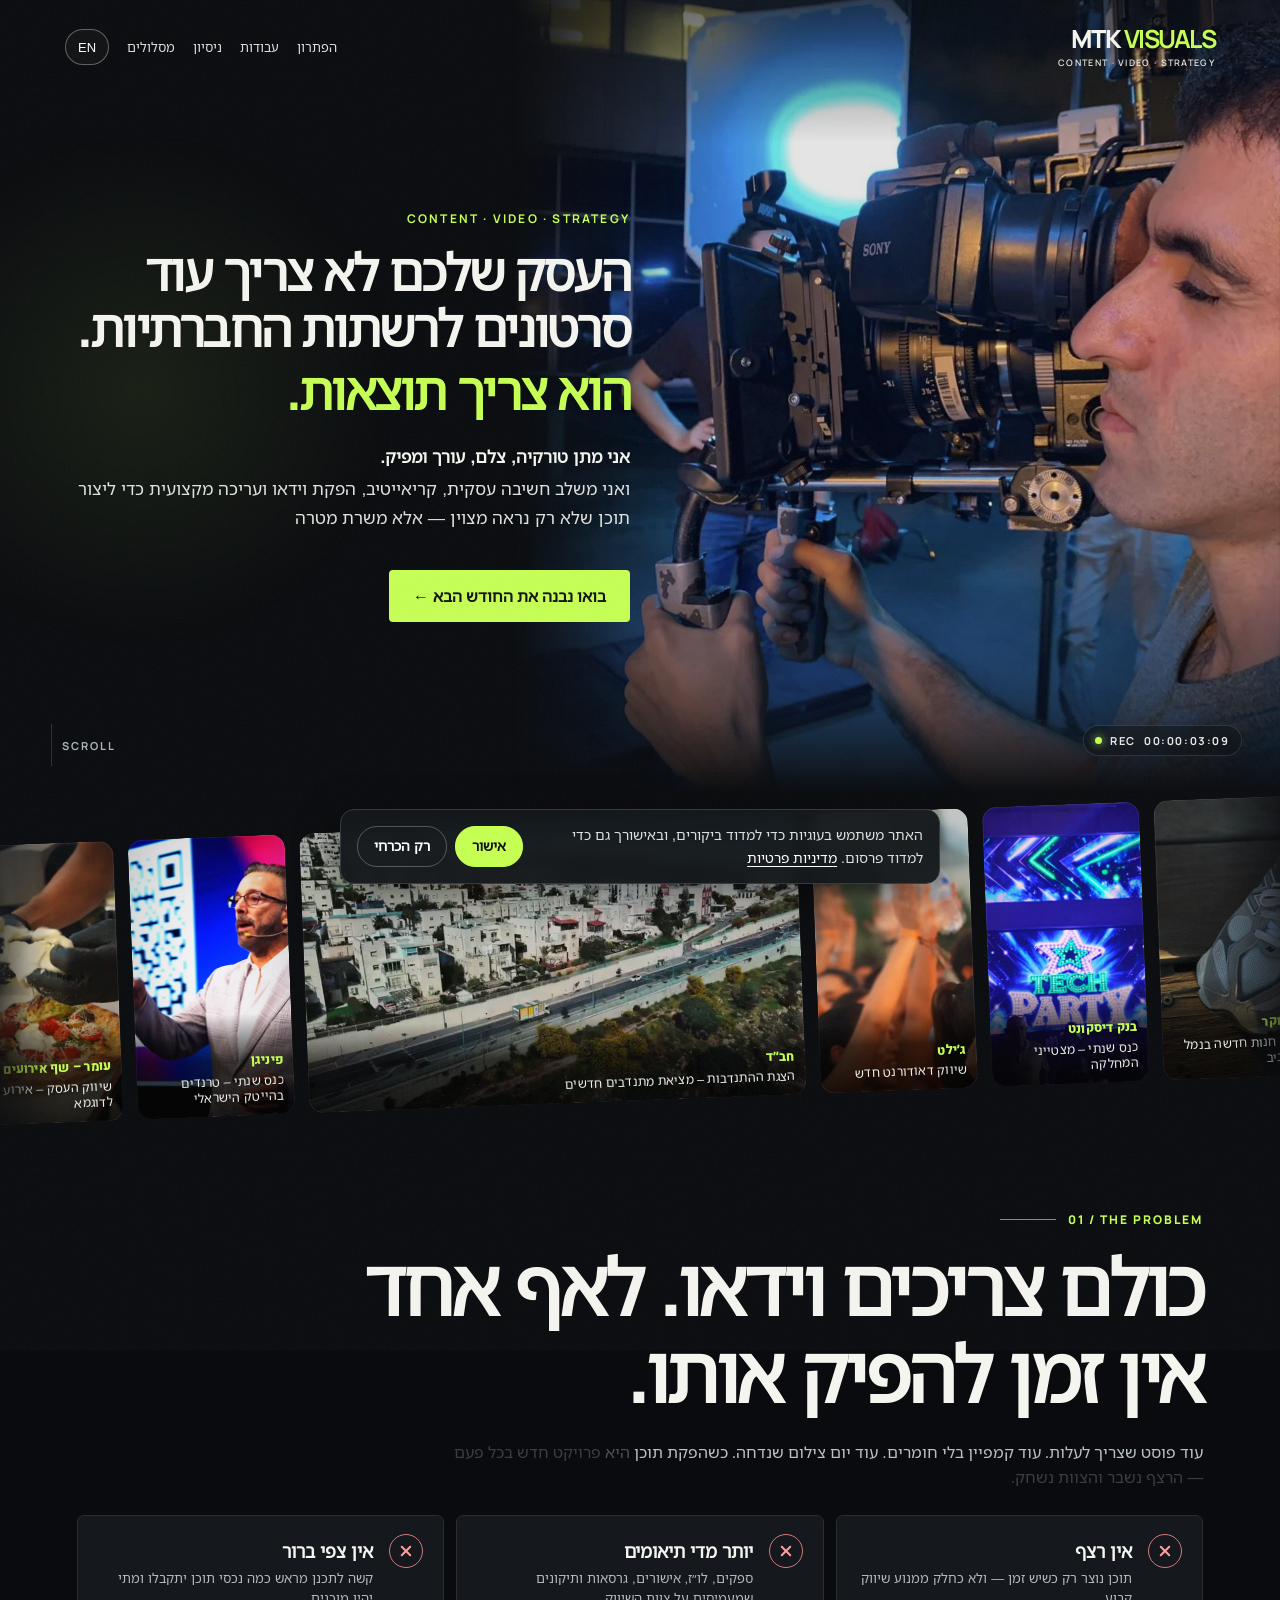
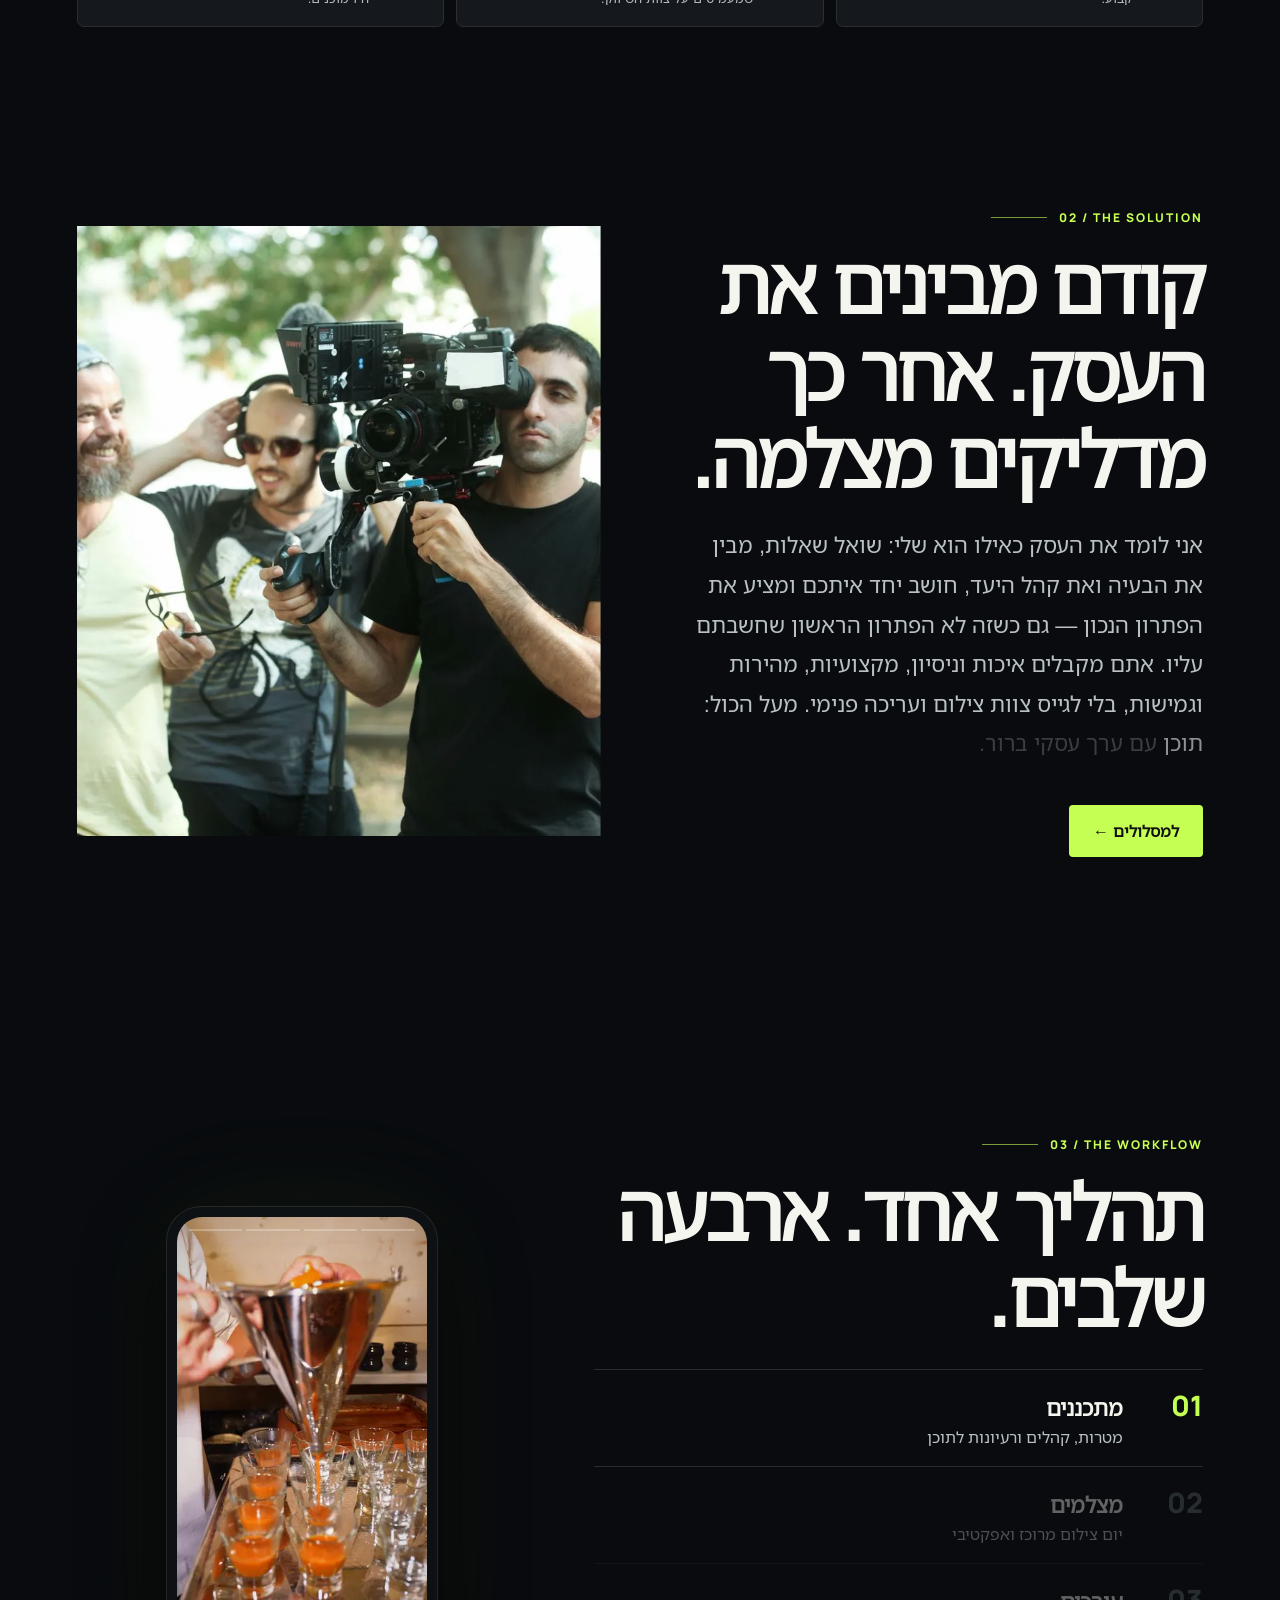
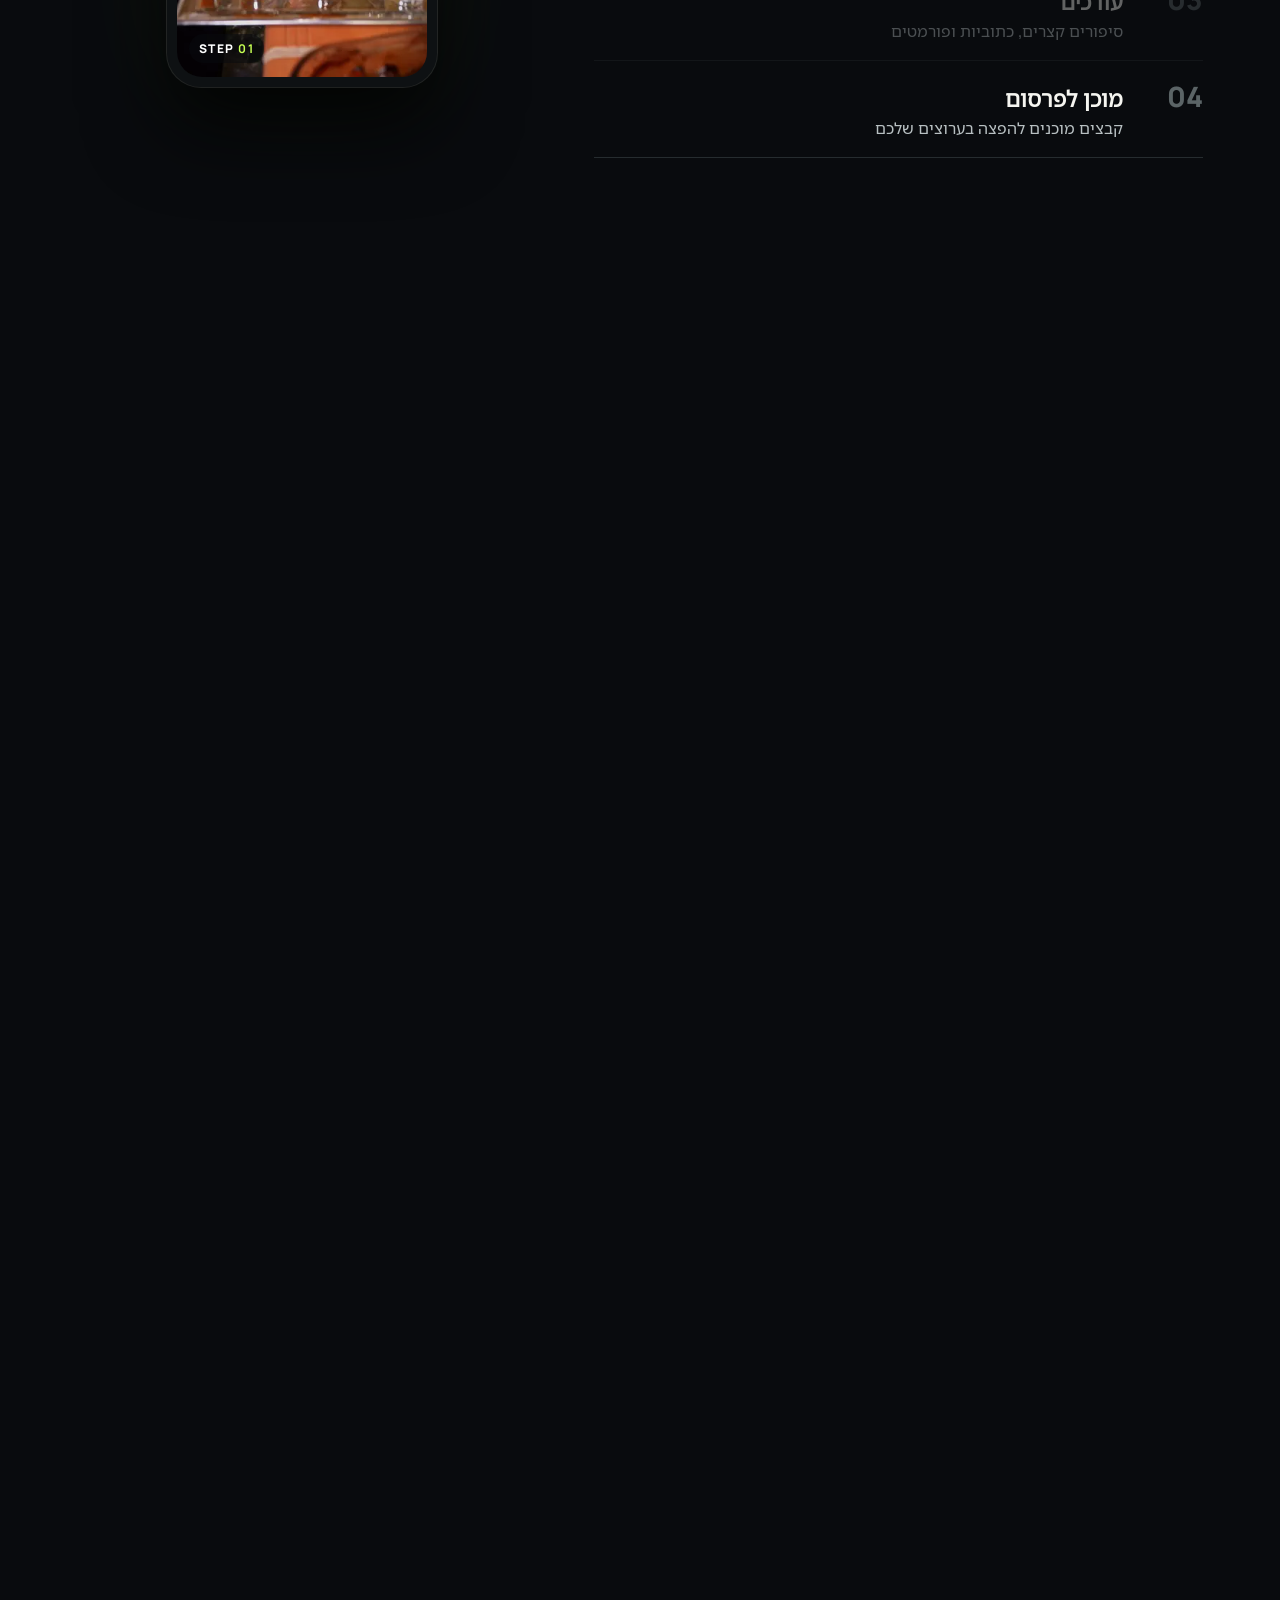
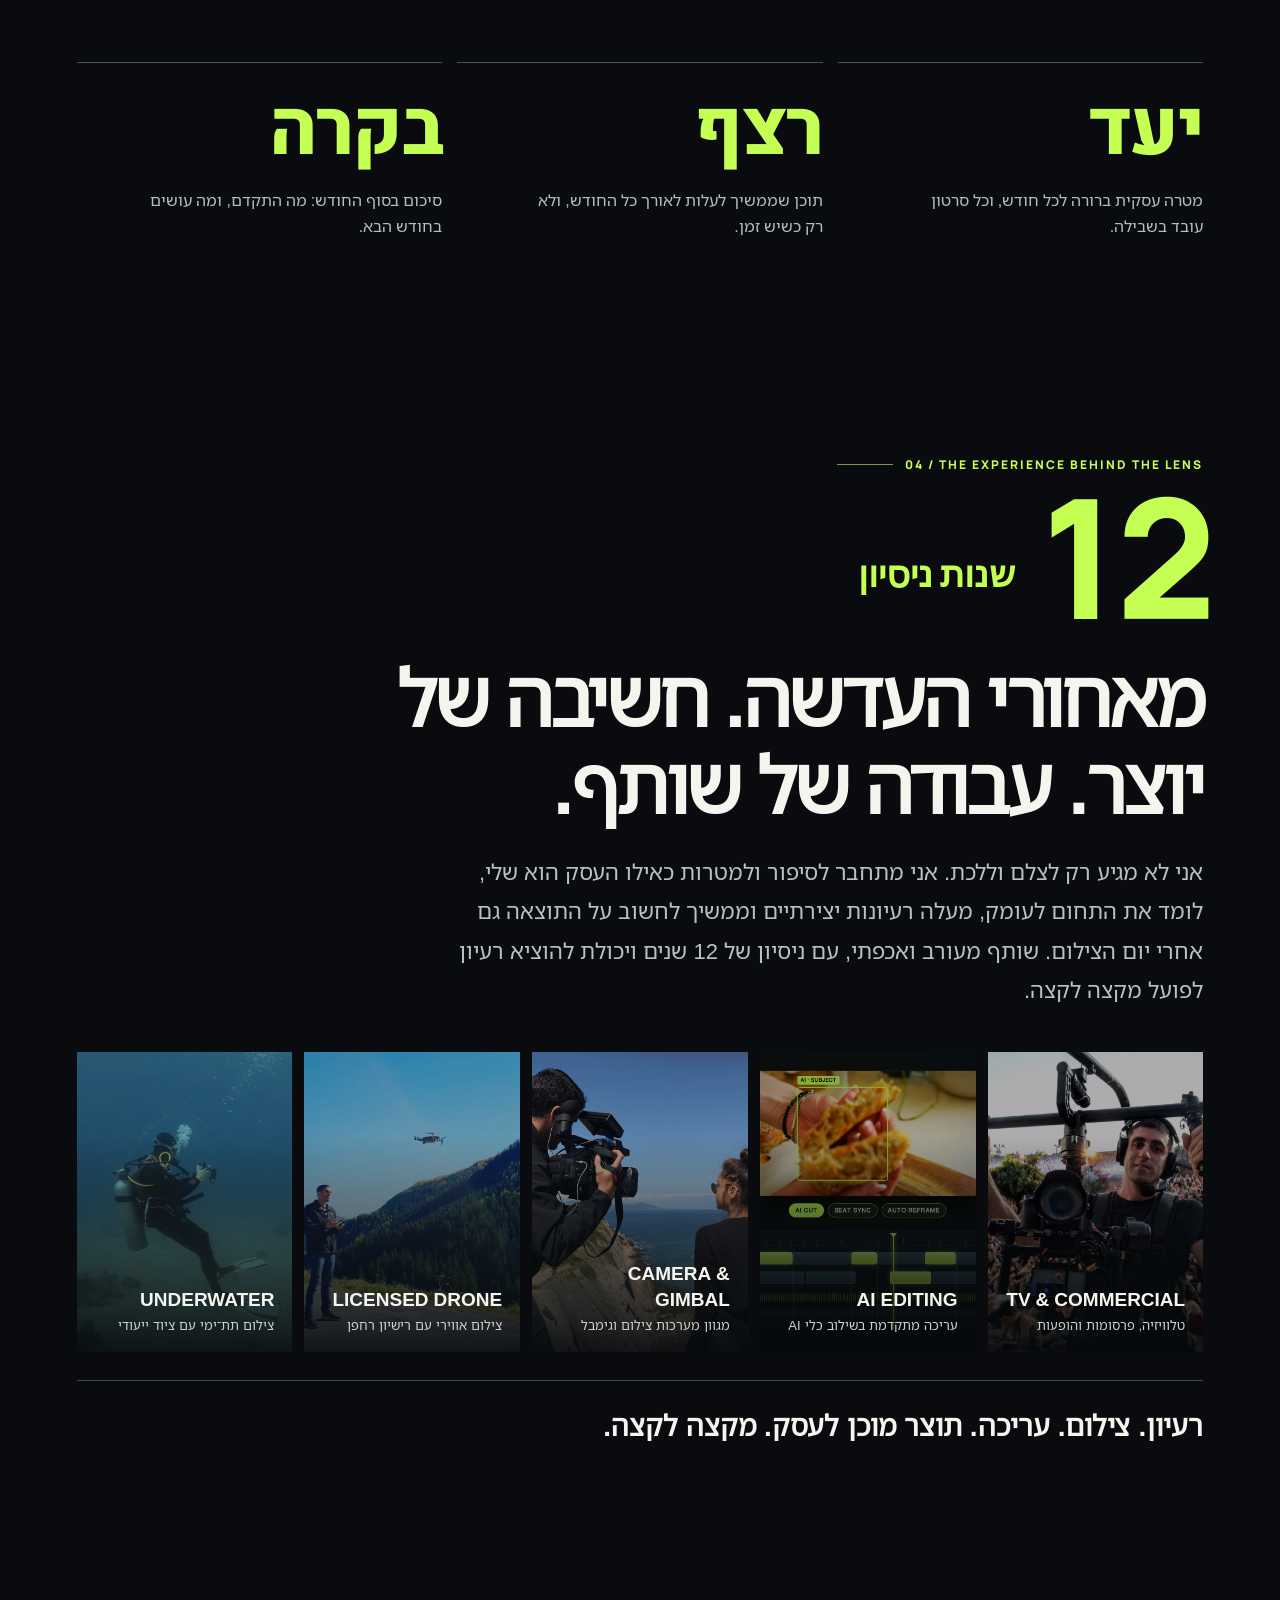
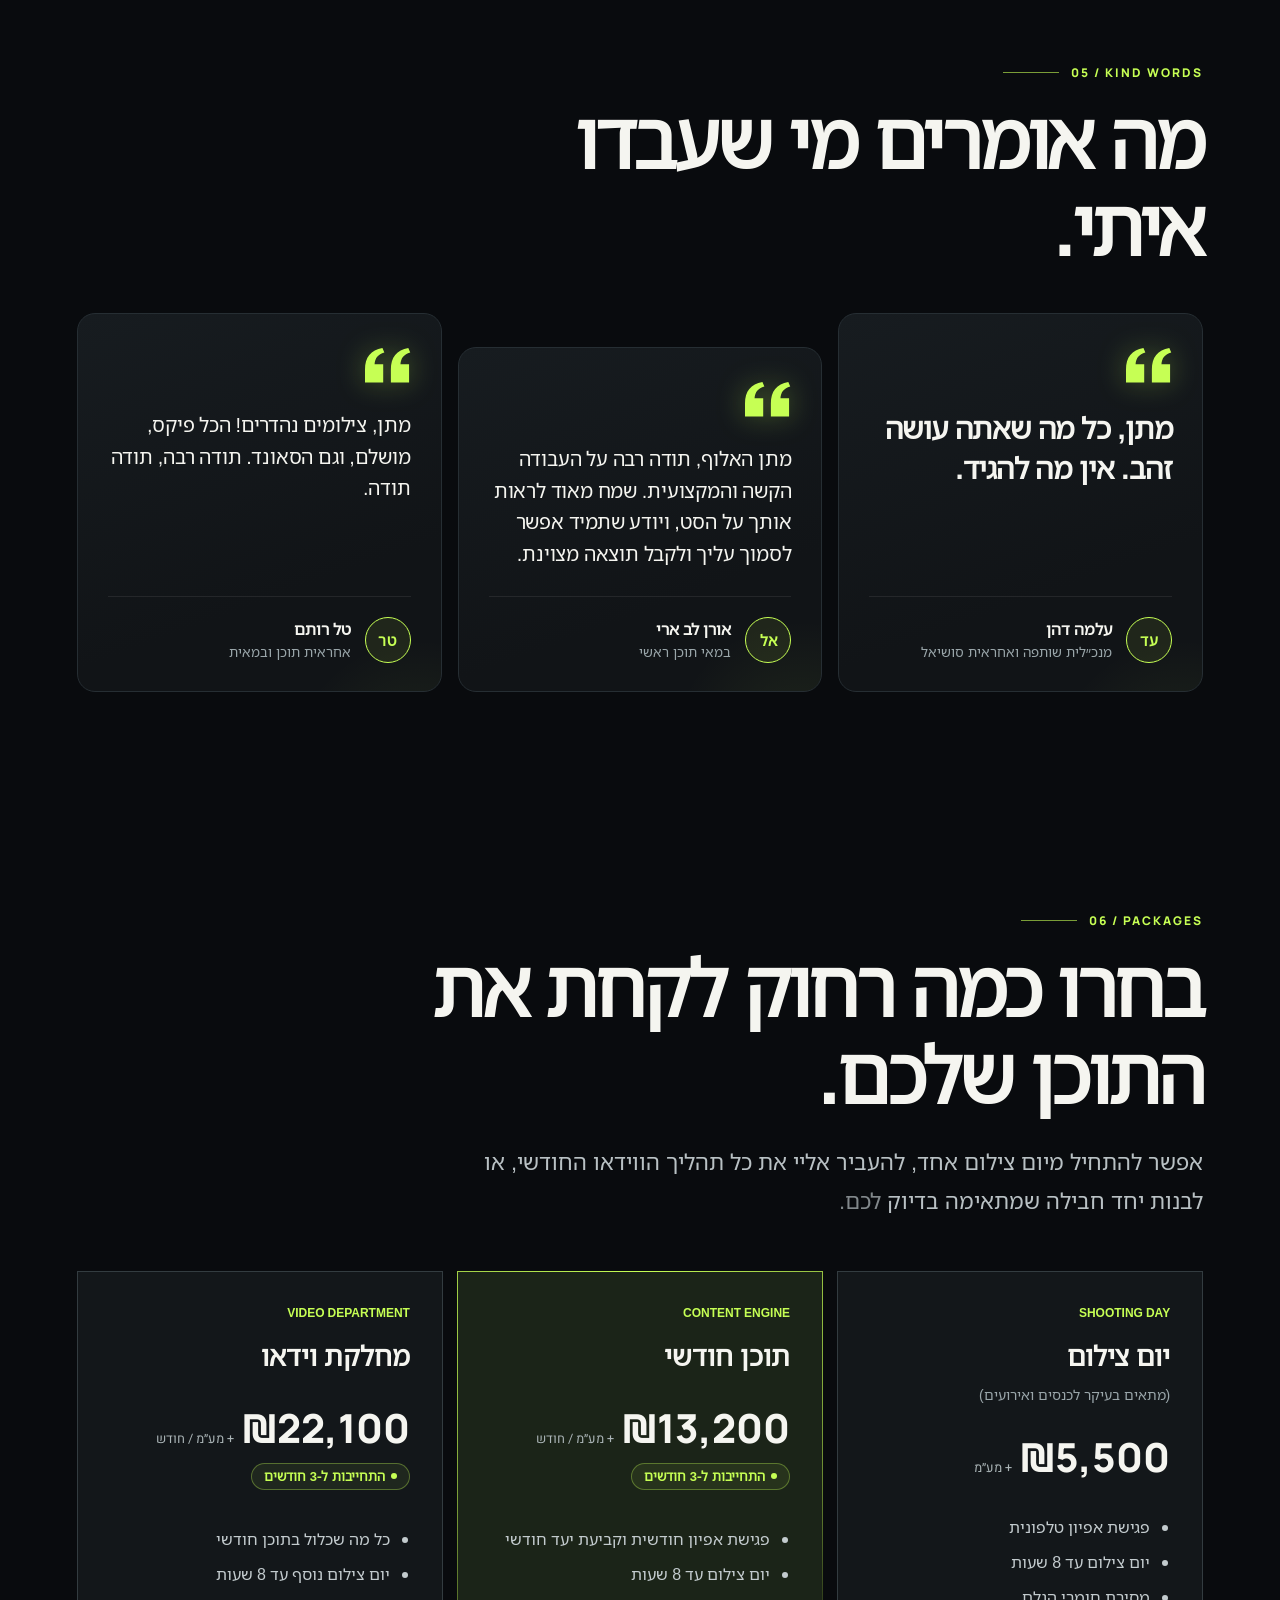
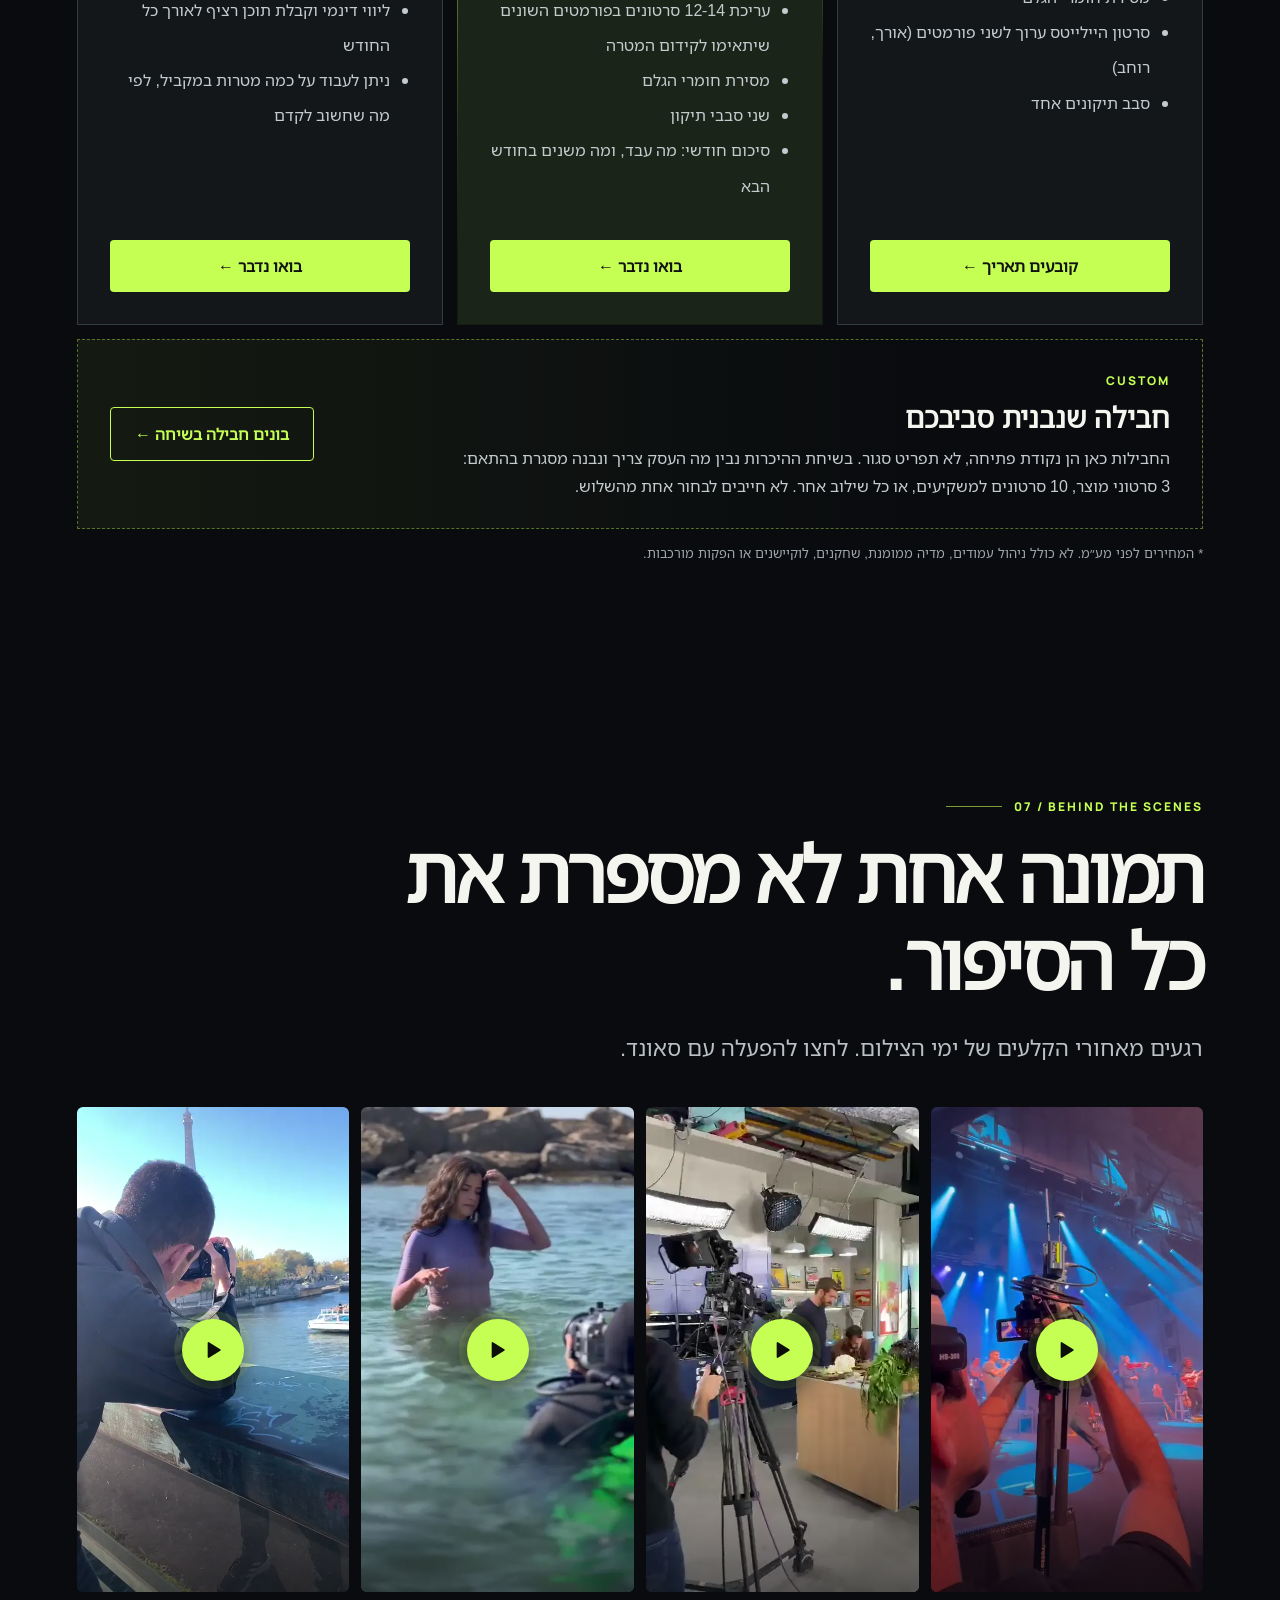
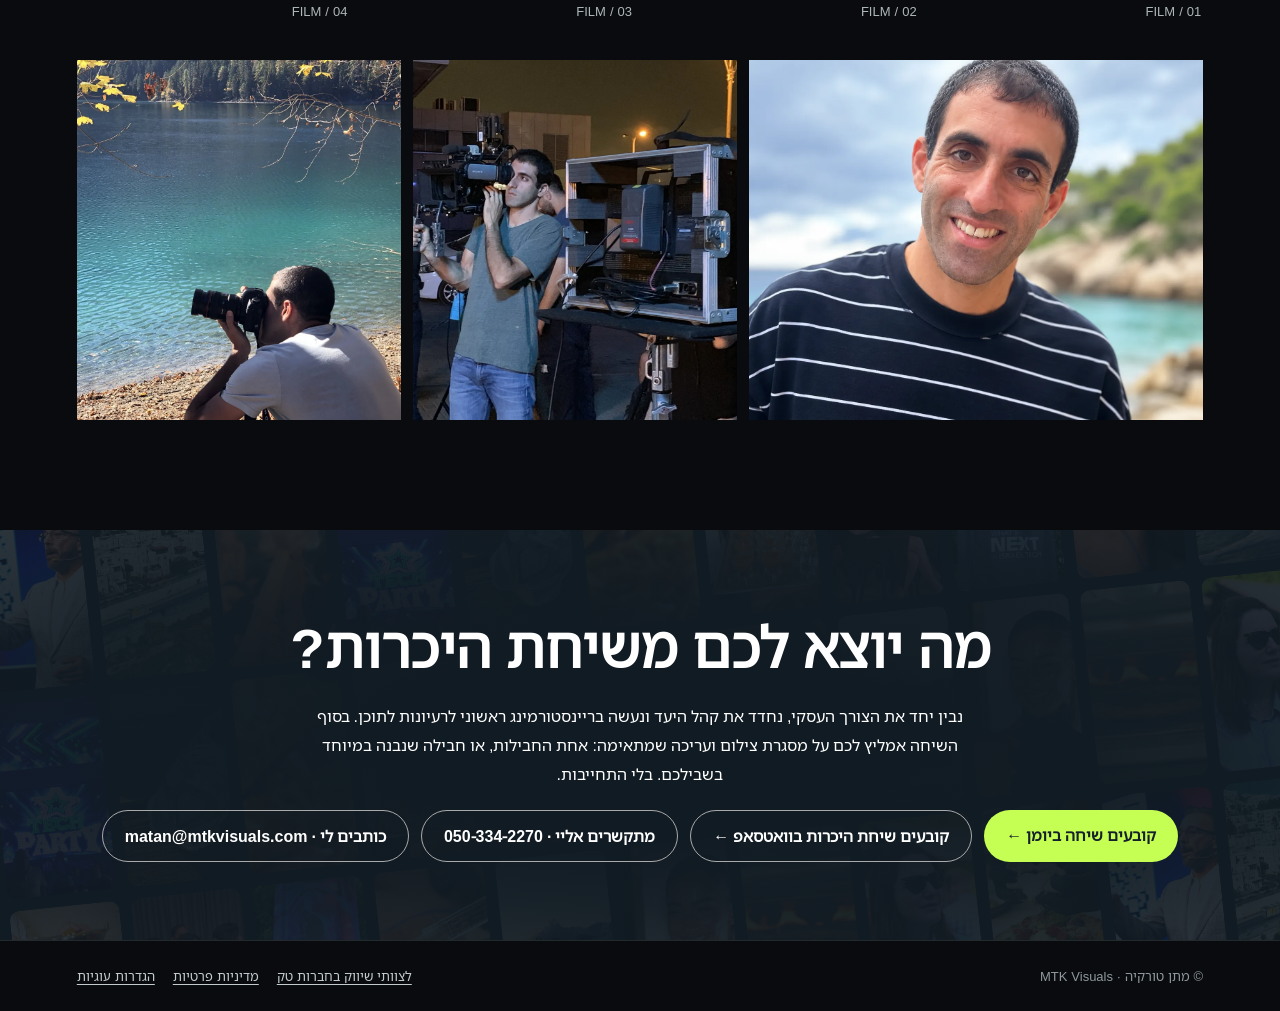
==== commit 8603de59: "Add Google Ads conversion ID and labels for contact and booking clicks Bump the tracking script vers" ====
--- a/index.html
+++ b/index.html
@@ -414,7 +414,7 @@
  #problem .grid3 .tile .num:before,#problem .grid3 .tile .num:after{width:12px;margin-left:-6px}
  #problem .grid3 .tile h3{margin-top:0}
 }
-</style><link href="assets/css/mtk-extra.css?v=20261119c" rel="stylesheet"/><script defer src="assets/js/mtk-tracking.js?v=20261120a"></script></head><body><header><a class="logo brand-lockup" href="#top">MTK <b>VISUALS</b><span class="logo-tagline">CONTENT · VIDEO · STRATEGY</span></a><nav><a data-en="Solution" data-he="הפתרון" href="#solution">הפתרון</a><a data-en="Work" data-he="עבודות" href="#reels">עבודות</a><a data-en="Experience" data-he="ניסיון" href="#experience">ניסיון</a><a data-en="Packages" data-he="מסלולים" href="#pricing">מסלולים</a><button class="lang" id="switch" onclick="window.mtkToggleLanguage();return false;" type="button">EN</button></nav></header>
+</style><link href="assets/css/mtk-extra.css?v=20261119c" rel="stylesheet"/><script defer src="assets/js/mtk-tracking.js?v=20261124a"></script></head><body><header><a class="logo brand-lockup" href="#top">MTK <b>VISUALS</b><span class="logo-tagline">CONTENT · VIDEO · STRATEGY</span></a><nav><a data-en="Solution" data-he="הפתרון" href="#solution">הפתרון</a><a data-en="Work" data-he="עבודות" href="#reels">עבודות</a><a data-en="Experience" data-he="ניסיון" href="#experience">ניסיון</a><a data-en="Packages" data-he="מסלולים" href="#pricing">מסלולים</a><button class="lang" id="switch" onclick="window.mtkToggleLanguage();return false;" type="button">EN</button></nav></header>
 <main><section class="hero h4b" id="top"><div class="hero-media"><img alt="מתן מצלם במצלמת קולנוע בצילום לילה" class="hero-photo" fetchpriority="high" src="assets/img/hero-4b.webp"/><div class="rec" aria-hidden="true"><i></i>REC <span class="tc">00:00:00:00</span></div></div><div class="hero-glow" aria-hidden="true"></div><div class="hero-content"><div class="eyebrow">CONTENT · VIDEO · STRATEGY</div><h1><span class="split-w" data-en="Your business doesn’t need more social media videos." data-he="העסק שלכם לא צריך עוד סרטונים לרשתות החברתיות.">העסק שלכם לא צריך עוד סרטונים לרשתות החברתיות.</span> <span class="hl split-w" data-en="It needs results." data-he="הוא צריך תוצאות.">הוא צריך תוצאות.</span></h1><p class="hero-sub"><span class="hero-me" data-en="I’m Matan Turkia — cinematographer, editor and producer." data-he="אני מתן טורקיה, צלם, עורך ומפיק.">אני מתן טורקיה, צלם, עורך ומפיק.</span> <span data-en="I combine business thinking, creative, video production and professional editing to create content that doesn’t just look great — it serves a goal." data-he="ואני משלב חשיבה עסקית, קריאייטיב, הפקת וידאו ועריכה מקצועית כדי ליצור תוכן שלא רק נראה מצוין — אלא משרת מטרה">ואני משלב חשיבה עסקית, קריאייטיב, הפקת וידאו ועריכה מקצועית כדי ליצור תוכן שלא רק נראה מצוין — אלא משרת מטרה</span></p><a class="cta" data-en="Build your next content month →" data-he="בואו נבנה את החודש הבא ←" href="https://wa.me/972503342270?text=היי%20מתן%2C%20אשמח%20לקבוע%20שיחת%20היכרות">בואו נבנה את החודש הבא ←</a></div><a class="scroll-cue" href="#reels" aria-label="גלילה לסרטונים"><span></span>SCROLL</a></section>
 <section class="river" id="reels" aria-label="דוגמאות"><button class="river-nav prev" type="button" aria-label="לסרטונים הקודמים">‹</button><button class="river-nav next" type="button" aria-label="לסרטונים הבאים">›</button><div class="river-tilt"><div class="river-row" style="--dur:118s"><div class="river-track"><button class="rc" type="button" data-open="alma-01" data-slug="alma-01" data-full="assets/reels/alma-01.mp4" data-poster="assets/reels/alma-01.webp" data-ar="0.5625" style="--ar:0.5625" aria-label="צפייה בסרטון עם סאונד"><video class="pv" muted playsinline loop preload="none" poster="assets/reels/alma-01.webp" data-src="assets/reels/p/alma-01.mp4" data-slug="alma-01"></video><span class="play-dot"></span><span class="rc-cap"><b data-he="עומר – שף אירועים" data-en="Omer – Event Chef">עומר – שף אירועים</b><span data-he="שיווק העסק – אירוע לדוגמא" data-en="Business marketing – a sample event">שיווק העסק – אירוע לדוגמא</span></span></button><button class="rc" type="button" data-open="finnegan-07" data-slug="finnegan-07" data-full="assets/reels/finnegan-07.mp4" data-poster="assets/reels/finnegan-07.webp" data-ar="0.5625" style="--ar:0.5625" aria-label="צפייה בסרטון עם סאונד"><video class="pv" muted playsinline loop preload="none" poster="assets/reels/finnegan-07.webp" data-src="assets/reels/p/finnegan-07.mp4" data-slug="finnegan-07"></video><span class="play-dot"></span><span class="rc-cap"><b data-he="פיניגן" data-en="Finnegan">פיניגן</b><span data-he="כנס שנתי – טרנדים בהייטק הישראלי" data-en="Annual conference – trends in Israeli tech">כנס שנתי – טרנדים בהייטק הישראלי</span></span></button><button class="rc" type="button" data-open="x-charity" data-slug="x-charity" data-full="assets/reels/x-charity.mp4" data-poster="assets/reels/x-charity.webp" data-ar="1.7778" style="--ar:1.7778" aria-label="צפייה בסרטון עם סאונד"><video class="pv" muted playsinline loop preload="none" poster="assets/reels/x-charity.webp" data-src="assets/reels/p/x-charity.mp4" data-slug="x-charity"></video><span class="play-dot"></span><span class="rc-cap"><b data-he="חב״ד" data-en="Chabad">חב״ד</b><span data-he="הצגת ההתנדבות – מציאת מתנדבים חדשים" data-en="Showcasing volunteering – recruiting new volunteers">הצגת ההתנדבות – מציאת מתנדבים חדשים</span></span></button><button class="rc" type="button" data-open="singles-v" data-slug="singles-v" data-full="assets/reels/singles-v.mp4" data-poster="assets/reels/singles-v.webp" data-ar="0.5625" style="--ar:0.5625" aria-label="צפייה בסרטון עם סאונד"><video class="pv" muted playsinline loop preload="none" poster="assets/reels/singles-v.webp" data-src="assets/reels/p/singles-v.mp4" data-slug="singles-v"></video><span class="play-dot"></span><span class="rc-cap"><b data-he="ג׳ילט" data-en="Gillette">ג׳ילט</b><span data-he="שיווק דאודורנט חדש" data-en="Launching a new deodorant">שיווק דאודורנט חדש</span></span></button><button class="rc" type="button" data-open="discount-05" data-slug="discount-05" data-full="assets/reels/discount-05.mp4" data-poster="assets/reels/discount-05.webp" data-ar="0.5625" style="--ar:0.5625" aria-label="צפייה בסרטון עם סאונד"><video class="pv" muted playsinline loop preload="none" poster="assets/reels/discount-05.webp" data-src="assets/reels/p/discount-05.mp4" data-slug="discount-05"></video><span class="play-dot"></span><span class="rc-cap"><b data-he="בנק דיסקונט" data-en="Discount Bank">בנק דיסקונט</b><span data-he="כנס שנתי – מצטייני המחלקה" data-en="Annual conference – the department’s top performers">כנס שנתי – מצטייני המחלקה</span></span></button><button class="rc" type="button" data-open="footlocker-v" data-slug="footlocker-v" data-full="assets/reels/footlocker-v.mp4" data-poster="assets/reels/footlocker-v.webp" data-ar="0.5625" style="--ar:0.5625" aria-label="צפייה בסרטון עם סאונד"><video class="pv" muted playsinline loop preload="none" poster="assets/reels/footlocker-v.webp" data-src="assets/reels/p/footlocker-v.mp4" data-slug="footlocker-v"></video><span class="play-dot"></span><span class="rc-cap"><b data-he="פוטלוקר" data-en="Foot Locker">פוטלוקר</b><span data-he="שיווק חנות חדשה בנמל תל אביב" data-en="Promoting a new store at Tel Aviv Port">שיווק חנות חדשה בנמל תל אביב</span></span></button><button class="rc" type="button" data-open="tnuva-l" data-slug="tnuva-l" data-full="assets/reels/tnuva-l.mp4" data-poster="assets/reels/tnuva-l.webp" data-ar="1.7778" style="--ar:1.7778" aria-label="צפייה בסרטון עם סאונד"><video class="pv" muted playsinline loop preload="none" poster="assets/reels/tnuva-l.webp" data-src="assets/reels/p/tnuva-l.mp4" data-slug="tnuva-l"></video><span class="play-dot"></span><span class="rc-cap"><b data-he="בלוגרית אוכל" data-en="Food blogger">בלוגרית אוכל</b><span data-he="פרסום מתכונים" data-en="Promoting recipes">פרסום מתכונים</span></span></button><button class="rc" type="button" data-open="royoren-04" data-slug="royoren-04" data-full="assets/reels/royoren-04.mp4" data-poster="assets/reels/royoren-04.webp" data-ar="0.5625" style="--ar:0.5625" aria-label="צפייה בסרטון עם סאונד"><video class="pv" muted playsinline loop preload="none" poster="assets/reels/royoren-04.webp" data-src="assets/reels/p/royoren-04.mp4" data-slug="royoren-04"></video><span class="play-dot"></span><span class="rc-cap"><b data-he="רוי אורן – שף פרטי" data-en="Roy Oren – Private Chef">רוי אורן – שף פרטי</b><span data-he="שיווק העסק – אירוע לדוגמא" data-en="Business marketing – a sample event">שיווק העסק – אירוע לדוגמא</span></span></button><button class="rc" type="button" data-open="wedding-v" data-slug="wedding-v" data-full="assets/reels/wedding-v.mp4" data-poster="assets/reels/wedding-v.webp" data-ar="0.5625" style="--ar:0.5625" aria-label="צפייה בסרטון עם סאונד"><video class="pv" muted playsinline loop preload="none" poster="assets/reels/wedding-v.webp" data-src="assets/reels/p/wedding-v.mp4" data-slug="wedding-v"></video><span class="play-dot"></span><span class="rc-cap"><b data-he="גיא פינס" data-en="Guy Pines">גיא פינס</b><span data-he="אירוע סיכום ״חתונה ממבט ראשון״" data-en="“Married at First Sight” wrap-up event">אירוע סיכום ״חתונה ממבט ראשון״</span></span></button><button class="rc" type="button" data-open="x-interviews" data-slug="x-interviews" data-full="assets/reels/x-interviews.mp4" data-poster="assets/reels/x-interviews.webp" data-ar="0.5625" style="--ar:0.5625" aria-label="צפייה בסרטון עם סאונד"><video class="pv" muted playsinline loop preload="none" poster="assets/reels/x-interviews.webp" data-src="assets/reels/p/x-interviews.mp4" data-slug="x-interviews"></video><span class="play-dot"></span><span class="rc-cap"><b data-he="פיניגן" data-en="Finnegan">פיניגן</b><span data-he="גיוס לקוחות ומשקיעים" data-en="Attracting clients and investors">גיוס לקוחות ומשקיעים</span></span></button><button class="rc" type="button" data-open="clinic-v" data-slug="clinic-v" data-full="assets/reels/clinic-v.mp4" data-poster="assets/reels/clinic-v.webp" data-ar="0.5625" style="--ar:0.5625" aria-label="צפייה בסרטון עם סאונד"><video class="pv" muted playsinline loop preload="none" poster="assets/reels/clinic-v.webp" data-src="assets/reels/p/clinic-v.mp4" data-slug="clinic-v"></video><span class="play-dot"></span><span class="rc-cap"><b data-he="אלה אגוזי" data-en="Ella Egozi">אלה אגוזי</b><span data-he="סרטוני הדרכה לטיפולים" data-en="Training videos for treatments">סרטוני הדרכה לטיפולים</span></span></button><button class="rc" type="button" data-open="surf-l" data-slug="surf-l" data-full="assets/reels/surf-l.mp4" data-poster="assets/reels/surf-l.webp" data-ar="1.7778" style="--ar:1.7778" aria-label="צפייה בסרטון עם סאונד"><video class="pv" muted playsinline loop preload="none" poster="assets/reels/surf-l.webp" data-src="assets/reels/p/surf-l.mp4" data-slug="surf-l"></video><span class="play-dot"></span><span class="rc-cap"><b data-he="עמותת גלישה" data-en="Surf nonprofit">עמותת גלישה</b><span data-he="שיווק – טיפולים דרך גלישת גלים" data-en="Marketing – therapy through surfing">שיווק – טיפולים דרך גלישת גלים</span></span></button><button class="rc" type="button" data-open="sgallery-v" data-slug="sgallery-v" data-full="assets/reels/sgallery-v.mp4" data-poster="assets/reels/sgallery-v.webp" data-ar="0.5625" style="--ar:0.5625" aria-label="צפייה בסרטון עם סאונד"><video class="pv" muted playsinline loop preload="none" poster="assets/reels/sgallery-v.webp" data-src="assets/reels/p/sgallery-v.mp4" data-slug="sgallery-v"></video><span class="play-dot"></span><span class="rc-cap"><b data-he="סופר-פארם" data-en="Super-Pharm">סופר-פארם</b><span data-he="שיווק קולקציה חדשה של מוצרים" data-en="Launching a new product collection">שיווק קולקציה חדשה של מוצרים</span></span></button><button class="rc" type="button" data-open="alma-05" data-slug="alma-05" data-full="assets/reels/alma-05.mp4" data-poster="assets/reels/alma-05.webp" data-ar="0.5625" style="--ar:0.5625" aria-label="צפייה בסרטון עם סאונד"><video class="pv" muted playsinline loop preload="none" poster="assets/reels/alma-05.webp" data-src="assets/reels/p/alma-05.mp4" data-slug="alma-05"></video><span class="play-dot"></span><span class="rc-cap"><b data-he="עומר – שף אירועים" data-en="Omer – Event Chef">עומר – שף אירועים</b><span data-he="שיווק העסק – אירוע לדוגמא" data-en="Business marketing – a sample event">שיווק העסק – אירוע לדוגמא</span></span></button><button class="rc" type="button" data-open="finnegan-06" data-slug="finnegan-06" data-full="assets/reels/finnegan-06.mp4" data-poster="assets/reels/finnegan-06.webp" data-ar="0.5625" style="--ar:0.5625" aria-label="צפייה בסרטון עם סאונד"><video class="pv" muted playsinline loop preload="none" poster="assets/reels/finnegan-06.webp" data-src="assets/reels/p/finnegan-06.mp4" data-slug="finnegan-06"></video><span class="play-dot"></span><span class="rc-cap"><b data-he="פיניגן" data-en="Finnegan">פיניגן</b><span data-he="כנס שנתי" data-en="Annual conference">כנס שנתי</span></span></button><button class="rc" type="button" data-open="alma-01" data-slug="alma-01" data-full="assets/reels/alma-01.mp4" data-poster="assets/reels/alma-01.webp" data-ar="0.5625" style="--ar:0.5625" aria-label="צפייה בסרטון עם סאונד" aria-hidden="true" tabindex="-1"><video class="pv" muted playsinline loop preload="none" poster="assets/reels/alma-01.webp" data-src="assets/reels/p/alma-01.mp4" data-slug="alma-01"></video><span class="play-dot"></span><span class="rc-cap"><b data-he="עומר – שף אירועים" data-en="Omer – Event Chef">עומר – שף אירועים</b><span data-he="שיווק העסק – אירוע לדוגמא" data-en="Business marketing – a sample event">שיווק העסק – אירוע לדוגמא</span></span></button><button class="rc" type="button" data-open="finnegan-07" data-slug="finnegan-07" data-full="assets/reels/finnegan-07.mp4" data-poster="assets/reels/finnegan-07.webp" data-ar="0.5625" style="--ar:0.5625" aria-label="צפייה בסרטון עם סאונד" aria-hidden="true" tabindex="-1"><video class="pv" muted playsinline loop preload="none" poster="assets/reels/finnegan-07.webp" data-src="assets/reels/p/finnegan-07.mp4" data-slug="finnegan-07"></video><span class="play-dot"></span><span class="rc-cap"><b data-he="פיניגן" data-en="Finnegan">פיניגן</b><span data-he="כנס שנתי – טרנדים בהייטק הישראלי" data-en="Annual conference – trends in Israeli tech">כנס שנתי – טרנדים בהייטק הישראלי</span></span></button><button class="rc" type="button" data-open="x-charity" data-slug="x-charity" data-full="assets/reels/x-charity.mp4" data-poster="assets/reels/x-charity.webp" data-ar="1.7778" style="--ar:1.7778" aria-label="צפייה בסרטון עם סאונד" aria-hidden="true" tabindex="-1"><video class="pv" muted playsinline loop preload="none" poster="assets/reels/x-charity.webp" data-src="assets/reels/p/x-charity.mp4" data-slug="x-charity"></video><span class="play-dot"></span><span class="rc-cap"><b data-he="חב״ד" data-en="Chabad">חב״ד</b><span data-he="הצגת ההתנדבות – מציאת מתנדבים חדשים" data-en="Showcasing volunteering – recruiting new volunteers">הצגת ההתנדבות – מציאת מתנדבים חדשים</span></span></button><button class="rc" type="button" data-open="singles-v" data-slug="singles-v" data-full="assets/reels/singles-v.mp4" data-poster="assets/reels/singles-v.webp" data-ar="0.5625" style="--ar:0.5625" aria-label="צפייה בסרטון עם סאונד" aria-hidden="true" tabindex="-1"><video class="pv" muted playsinline loop preload="none" poster="assets/reels/singles-v.webp" data-src="assets/reels/p/singles-v.mp4" data-slug="singles-v"></video><span class="play-dot"></span><span class="rc-cap"><b data-he="ג׳ילט" data-en="Gillette">ג׳ילט</b><span data-he="שיווק דאודורנט חדש" data-en="Launching a new deodorant">שיווק דאודורנט חדש</span></span></button><button class="rc" type="button" data-open="discount-05" data-slug="discount-05" data-full="assets/reels/discount-05.mp4" data-poster="assets/reels/discount-05.webp" data-ar="0.5625" style="--ar:0.5625" aria-label="צפייה בסרטון עם סאונד" aria-hidden="true" tabindex="-1"><video class="pv" muted playsinline loop preload="none" poster="assets/reels/discount-05.webp" data-src="assets/reels/p/discount-05.mp4" data-slug="discount-05"></video><span class="play-dot"></span><span class="rc-cap"><b data-he="בנק דיסקונט" data-en="Discount Bank">בנק דיסקונט</b><span data-he="כנס שנתי – מצטייני המחלקה" data-en="Annual conference – the department’s top performers">כנס שנתי – מצטייני המחלקה</span></span></button><button class="rc" type="button" data-open="footlocker-v" data-slug="footlocker-v" data-full="assets/reels/footlocker-v.mp4" data-poster="assets/reels/footlocker-v.webp" data-ar="0.5625" style="--ar:0.5625" aria-label="צפייה בסרטון עם סאונד" aria-hidden="true" tabindex="-1"><video class="pv" muted playsinline loop preload="none" poster="assets/reels/footlocker-v.webp" data-src="assets/reels/p/footlocker-v.mp4" data-slug="footlocker-v"></video><span class="play-dot"></span><span class="rc-cap"><b data-he="פוטלוקר" data-en="Foot Locker">פוטלוקר</b><span data-he="שיווק חנות חדשה בנמל תל אביב" data-en="Promoting a new store at Tel Aviv Port">שיווק חנות חדשה בנמל תל אביב</span></span></button><button class="rc" type="button" data-open="tnuva-l" data-slug="tnuva-l" data-full="assets/reels/tnuva-l.mp4" data-poster="assets/reels/tnuva-l.webp" data-ar="1.7778" style="--ar:1.7778" aria-label="צפייה בסרטון עם סאונד" aria-hidden="true" tabindex="-1"><video class="pv" muted playsinline loop preload="none" poster="assets/reels/tnuva-l.webp" data-src="assets/reels/p/tnuva-l.mp4" data-slug="tnuva-l"></video><span class="play-dot"></span><span class="rc-cap"><b data-he="בלוגרית אוכל" data-en="Food blogger">בלוגרית אוכל</b><span data-he="פרסום מתכונים" data-en="Promoting recipes">פרסום מתכונים</span></span></button><button class="rc" type="button" data-open="royoren-04" data-slug="royoren-04" data-full="assets/reels/royoren-04.mp4" data-poster="assets/reels/royoren-04.webp" data-ar="0.5625" style="--ar:0.5625" aria-label="צפייה בסרטון עם סאונד" aria-hidden="true" tabindex="-1"><video class="pv" muted playsinline loop preload="none" poster="assets/reels/royoren-04.webp" data-src="assets/reels/p/royoren-04.mp4" data-slug="royoren-04"></video><span class="play-dot"></span><span class="rc-cap"><b data-he="רוי אורן – שף פרטי" data-en="Roy Oren – Private Chef">רוי אורן – שף פרטי</b><span data-he="שיווק העסק – אירוע לדוגמא" data-en="Business marketing – a sample event">שיווק העסק – אירוע לדוגמא</span></span></button><button class="rc" type="button" data-open="wedding-v" data-slug="wedding-v" data-full="assets/reels/wedding-v.mp4" data-poster="assets/reels/wedding-v.webp" data-ar="0.5625" style="--ar:0.5625" aria-label="צפייה בסרטון עם סאונד" aria-hidden="true" tabindex="-1"><video class="pv" muted playsinline loop preload="none" poster="assets/reels/wedding-v.webp" data-src="assets/reels/p/wedding-v.mp4" data-slug="wedding-v"></video><span class="play-dot"></span><span class="rc-cap"><b data-he="גיא פינס" data-en="Guy Pines">גיא פינס</b><span data-he="אירוע סיכום ״חתונה ממבט ראשון״" data-en="“Married at First Sight” wrap-up event">אירוע סיכום ״חתונה ממבט ראשון״</span></span></button><button class="rc" type="button" data-open="x-interviews" data-slug="x-interviews" data-full="assets/reels/x-interviews.mp4" data-poster="assets/reels/x-interviews.webp" data-ar="0.5625" style="--ar:0.5625" aria-label="צפייה בסרטון עם סאונד" aria-hidden="true" tabindex="-1"><video class="pv" muted playsinline loop preload="none" poster="assets/reels/x-interviews.webp" data-src="assets/reels/p/x-interviews.mp4" data-slug="x-interviews"></video><span class="play-dot"></span><span class="rc-cap"><b data-he="פיניגן" data-en="Finnegan">פיניגן</b><span data-he="גיוס לקוחות ומשקיעים" data-en="Attracting clients and investors">גיוס לקוחות ומשקיעים</span></span></button><button class="rc" type="button" data-open="clinic-v" data-slug="clinic-v" data-full="assets/reels/clinic-v.mp4" data-poster="assets/reels/clinic-v.webp" data-ar="0.5625" style="--ar:0.5625" aria-label="צפייה בסרטון עם סאונד" aria-hidden="true" tabindex="-1"><video class="pv" muted playsinline loop preload="none" poster="assets/reels/clinic-v.webp" data-src="assets/reels/p/clinic-v.mp4" data-slug="clinic-v"></video><span class="play-dot"></span><span class="rc-cap"><b data-he="אלה אגוזי" data-en="Ella Egozi">אלה אגוזי</b><span data-he="סרטוני הדרכה לטיפולים" data-en="Training videos for treatments">סרטוני הדרכה לטיפולים</span></span></button><button class="rc" type="button" data-open="surf-l" data-slug="surf-l" data-full="assets/reels/surf-l.mp4" data-poster="assets/reels/surf-l.webp" data-ar="1.7778" style="--ar:1.7778" aria-label="צפייה בסרטון עם סאונד" aria-hidden="true" tabindex="-1"><video class="pv" muted playsinline loop preload="none" poster="assets/reels/surf-l.webp" data-src="assets/reels/p/surf-l.mp4" data-slug="surf-l"></video><span class="play-dot"></span><span class="rc-cap"><b data-he="עמותת גלישה" data-en="Surf nonprofit">עמותת גלישה</b><span data-he="שיווק – טיפולים דרך גלישת גלים" data-en="Marketing – therapy through surfing">שיווק – טיפולים דרך גלישת גלים</span></span></button><button class="rc" type="button" data-open="sgallery-v" data-slug="sgallery-v" data-full="assets/reels/sgallery-v.mp4" data-poster="assets/reels/sgallery-v.webp" data-ar="0.5625" style="--ar:0.5625" aria-label="צפייה בסרטון עם סאונד" aria-hidden="true" tabindex="-1"><video class="pv" muted playsinline loop preload="none" poster="assets/reels/sgallery-v.webp" data-src="assets/reels/p/sgallery-v.mp4" data-slug="sgallery-v"></video><span class="play-dot"></span><span class="rc-cap"><b data-he="סופר-פארם" data-en="Super-Pharm">סופר-פארם</b><span data-he="שיווק קולקציה חדשה של מוצרים" data-en="Launching a new product collection">שיווק קולקציה חדשה של מוצרים</span></span></button><button class="rc" type="button" data-open="alma-05" data-slug="alma-05" data-full="assets/reels/alma-05.mp4" data-poster="assets/reels/alma-05.webp" data-ar="0.5625" style="--ar:0.5625" aria-label="צפייה בסרטון עם סאונד" aria-hidden="true" tabindex="-1"><video class="pv" muted playsinline loop preload="none" poster="assets/reels/alma-05.webp" data-src="assets/reels/p/alma-05.mp4" data-slug="alma-05"></video><span class="play-dot"></span><span class="rc-cap"><b data-he="עומר – שף אירועים" data-en="Omer – Event Chef">עומר – שף אירועים</b><span data-he="שיווק העסק – אירוע לדוגמא" data-en="Business marketing – a sample event">שיווק העסק – אירוע לדוגמא</span></span></button><button class="rc" type="button" data-open="finnegan-06" data-slug="finnegan-06" data-full="assets/reels/finnegan-06.mp4" data-poster="assets/reels/finnegan-06.webp" data-ar="0.5625" style="--ar:0.5625" aria-label="צפייה בסרטון עם סאונד" aria-hidden="true" tabindex="-1"><video class="pv" muted playsinline loop preload="none" poster="assets/reels/finnegan-06.webp" data-src="assets/reels/p/finnegan-06.mp4" data-slug="finnegan-06"></video><span class="play-dot"></span><span class="rc-cap"><b data-he="פיניגן" data-en="Finnegan">פיניגן</b><span data-he="כנס שנתי" data-en="Annual conference">כנס שנתי</span></span></button></div></div></div></section>
 <section class="container" id="problem"><div class="kicker">01 / THE PROBLEM</div><h2 class="section-title" data-en="Everyone needs video. Nobody has time to produce it." data-he="כולם צריכים וידאו. לאף אחד אין זמן להפיק אותו.">כולם צריכים וידאו. לאף אחד אין זמן להפיק אותו.</h2><p class="lead" data-en="Another post to publish. Another campaign missing assets. Another shoot postponed. When every video is a new project, momentum disappears and teams burn out." data-he="עוד פוסט שצריך לעלות. עוד קמפיין בלי חומרים. עוד יום צילום שנדחה. כשהפקת תוכן היא פרויקט חדש בכל פעם — הרצף נשבר והצוות נשחק.">עוד פוסט שצריך לעלות. עוד קמפיין בלי חומרים. עוד יום צילום שנדחה. כשהפקת תוכן היא פרויקט חדש בכל פעם — הרצף נשבר והצוות נשחק.</p><div class="grid3"><article class="tile"><span aria-hidden="true" class="num">✕</span><h3 data-en="No consistency" data-he="אין רצף">אין רצף</h3><p data-en="Content happens when there's time, not as a reliable marketing engine." data-he="תוכן נוצר רק כשיש זמן — ולא כחלק ממנוע שיווק קבוע.">תוכן נוצר רק כשיש זמן — ולא כחלק ממנוע שיווק קבוע.</p></article><article class="tile"><span aria-hidden="true" class="num">✕</span><h3 data-en="Too much coordination" data-he="יותר מדי תיאומים">יותר מדי תיאומים</h3><p data-en="Vendors, schedules, approvals and revisions consume marketing time." data-he="ספקים, לו״ז, אישורים, גרסאות ותיקונים שמעמיסים על צוות השיווק.">ספקים, לו״ז, אישורים, גרסאות ותיקונים שמעמיסים על צוות השיווק.</p></article><article class="tile"><span aria-hidden="true" class="num">✕</span><h3 data-en="No clear output plan" data-he="אין צפי ברור">אין צפי ברור</h3><p data-en="It's hard to forecast how many assets will be ready — and when." data-he="קשה לתכנן מראש כמה נכסי תוכן יתקבלו ומתי יהיו מוכנים.">קשה לתכנן מראש כמה נכסי תוכן יתקבלו ומתי יהיו מוכנים.</p></article></div></section>
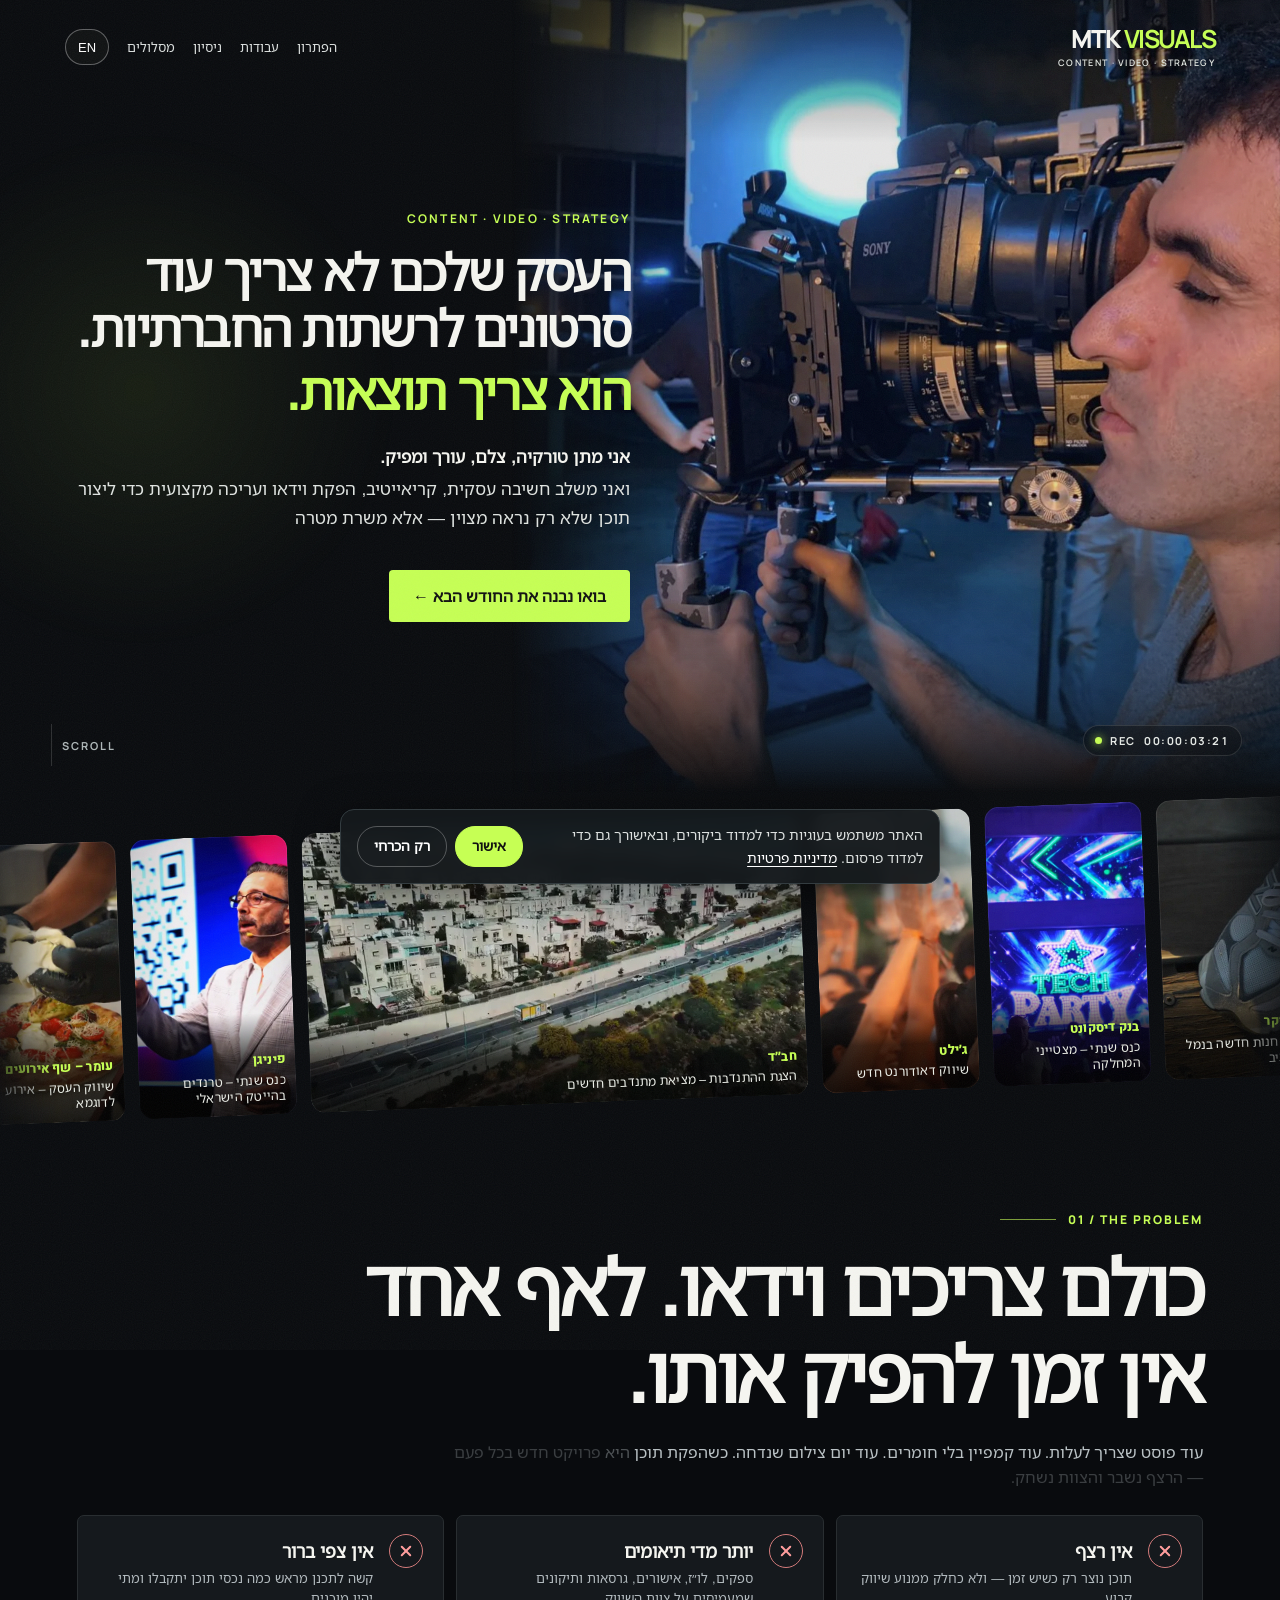
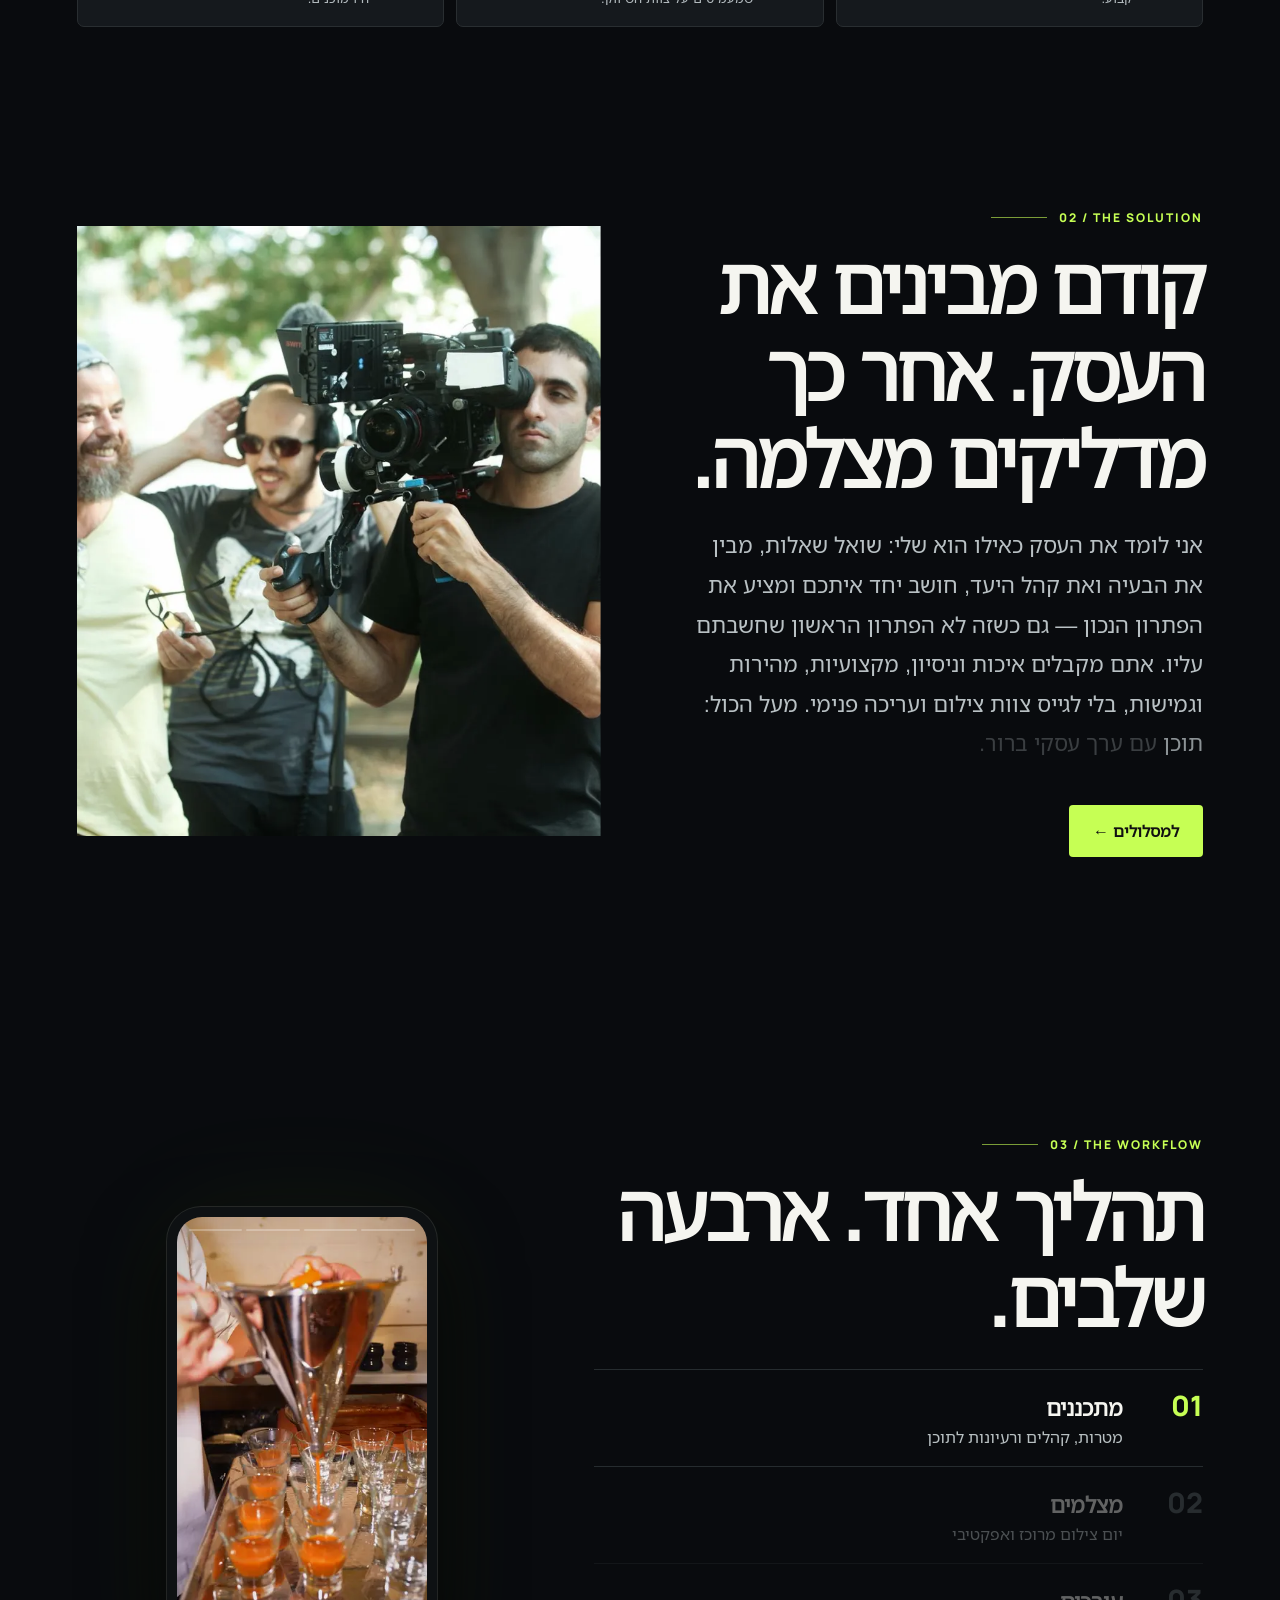
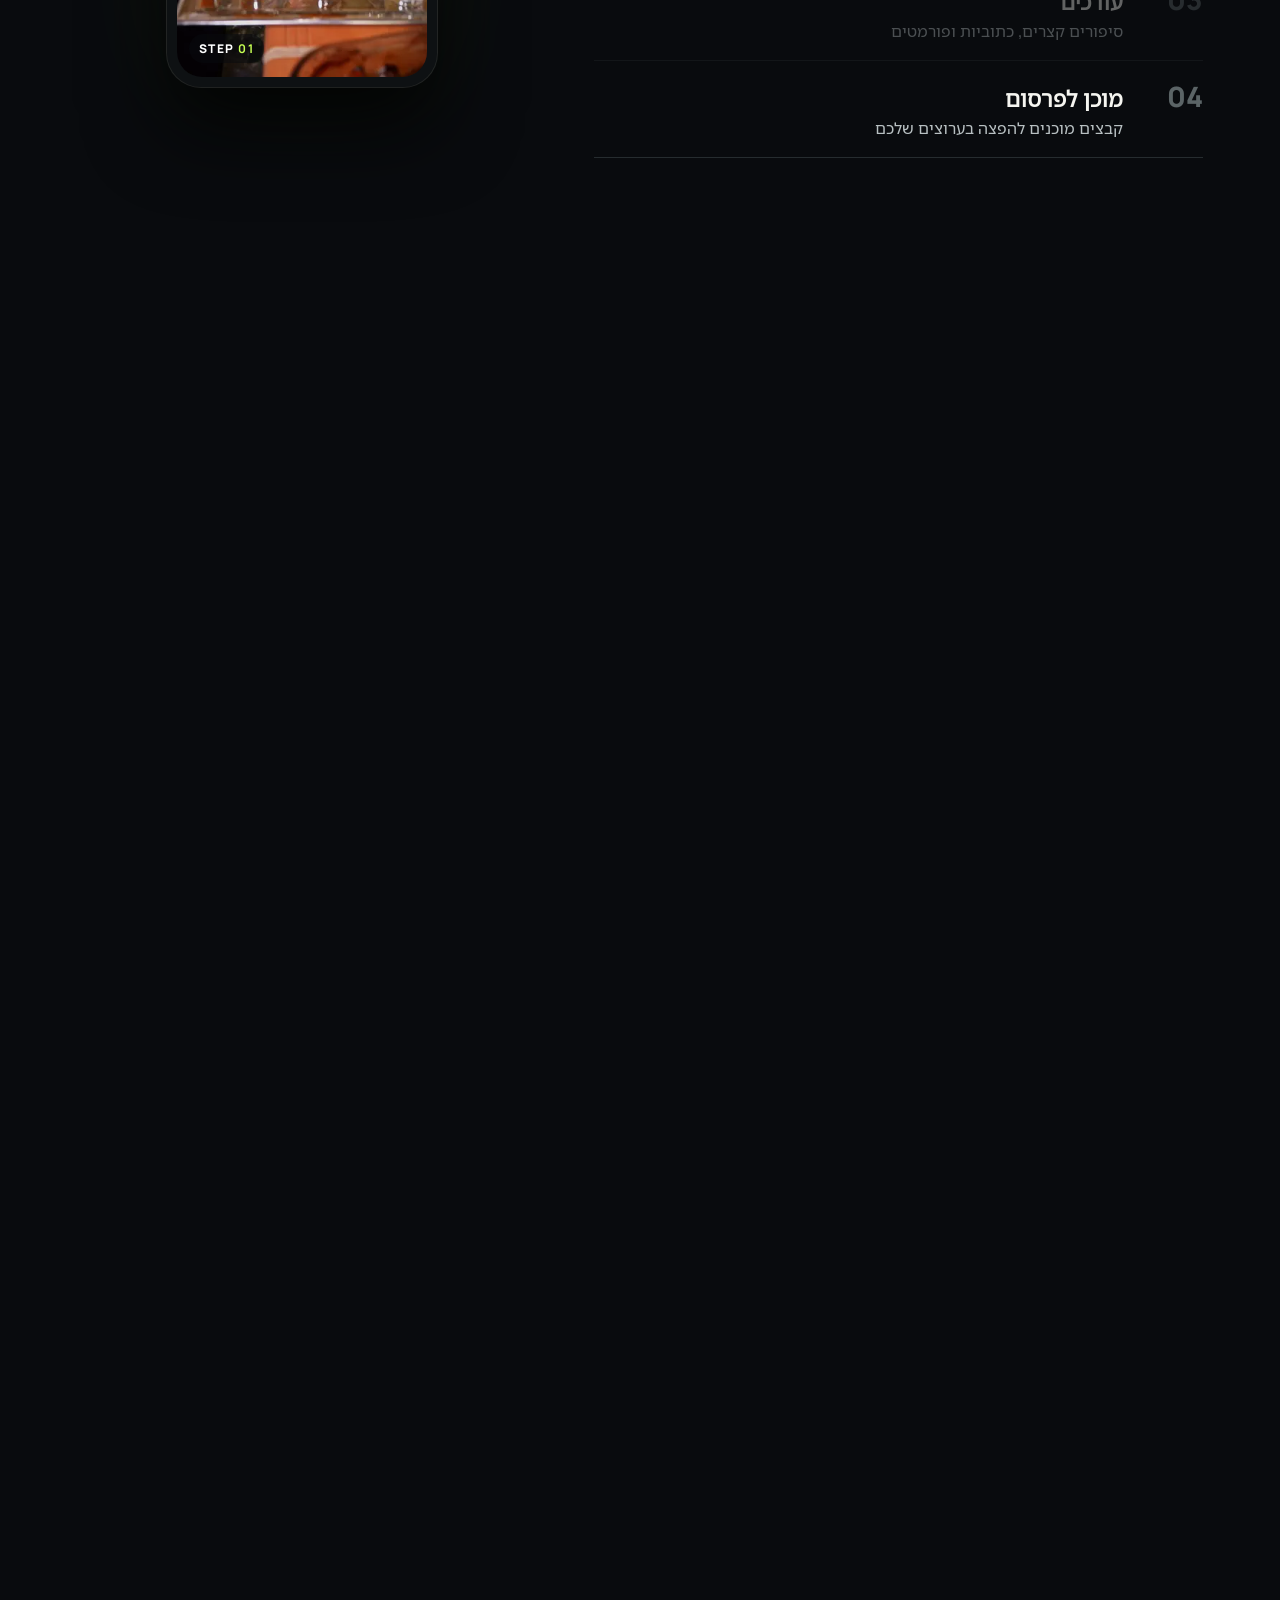
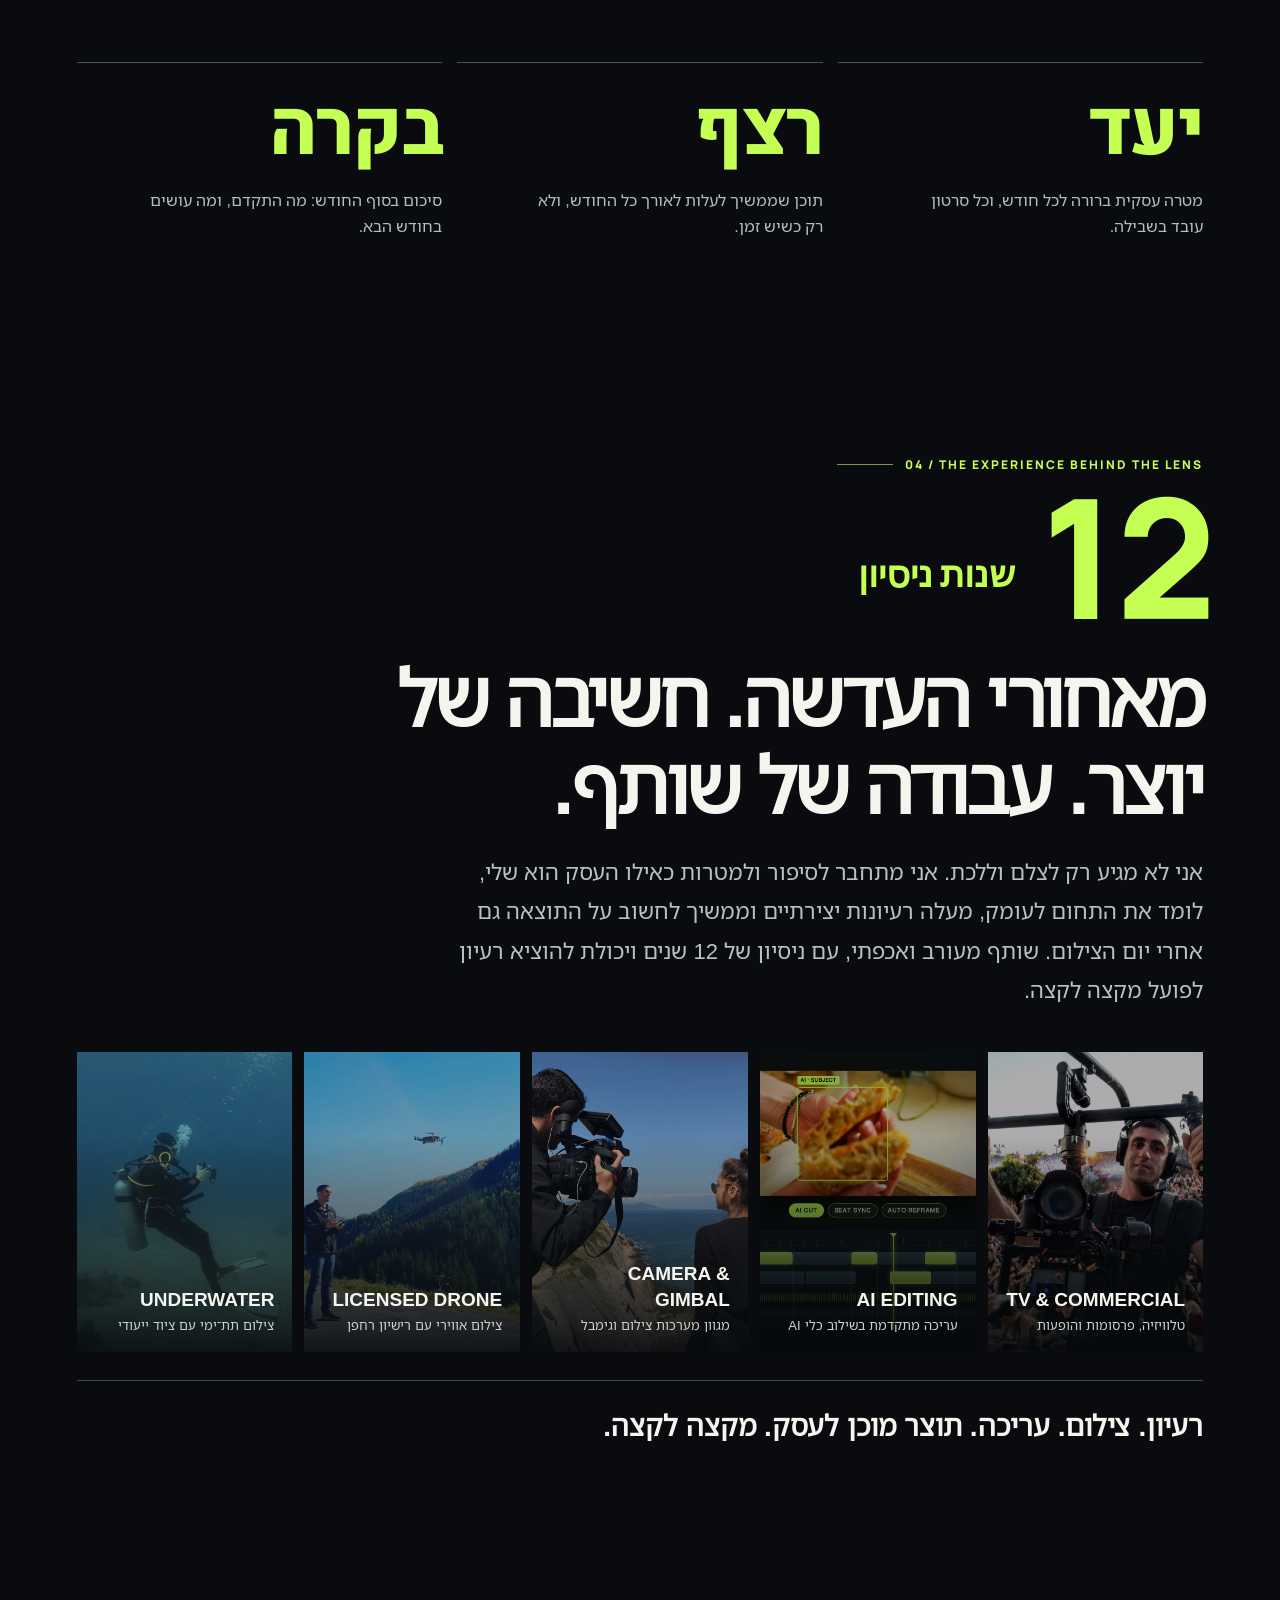
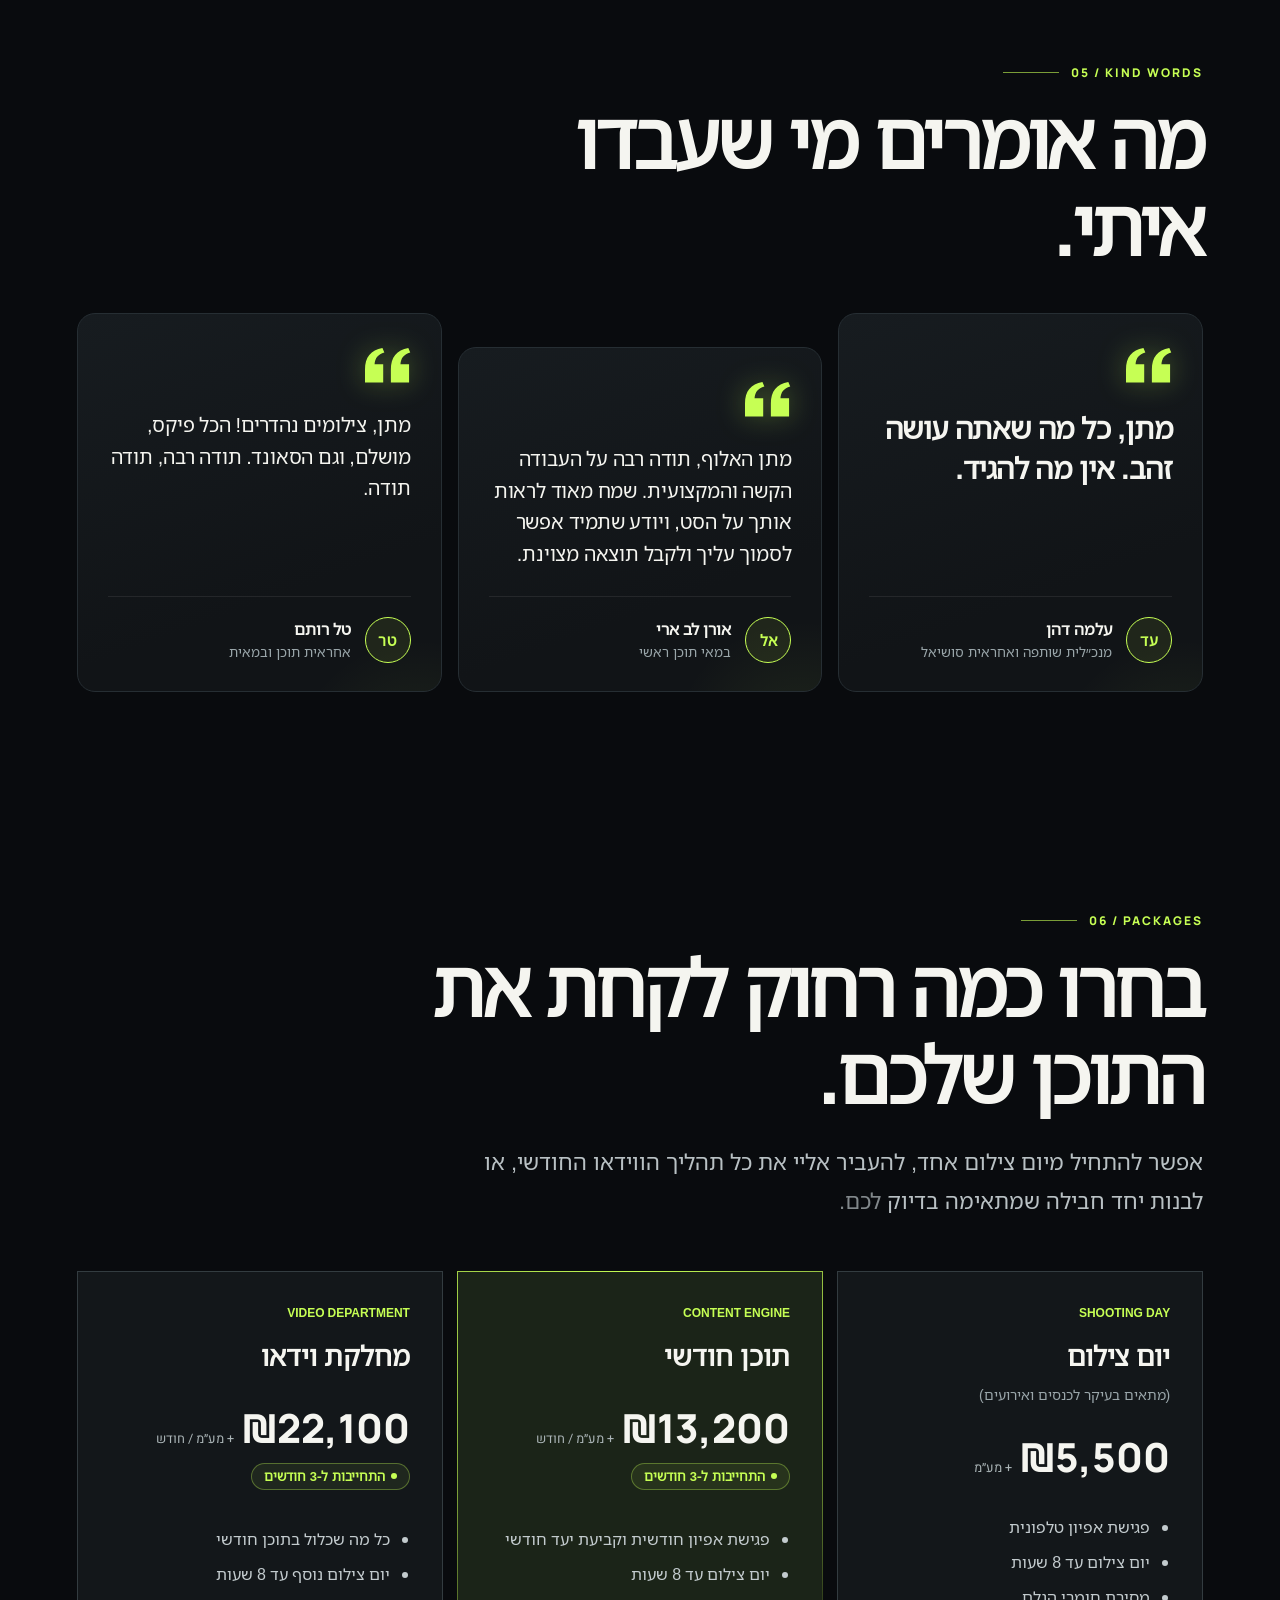
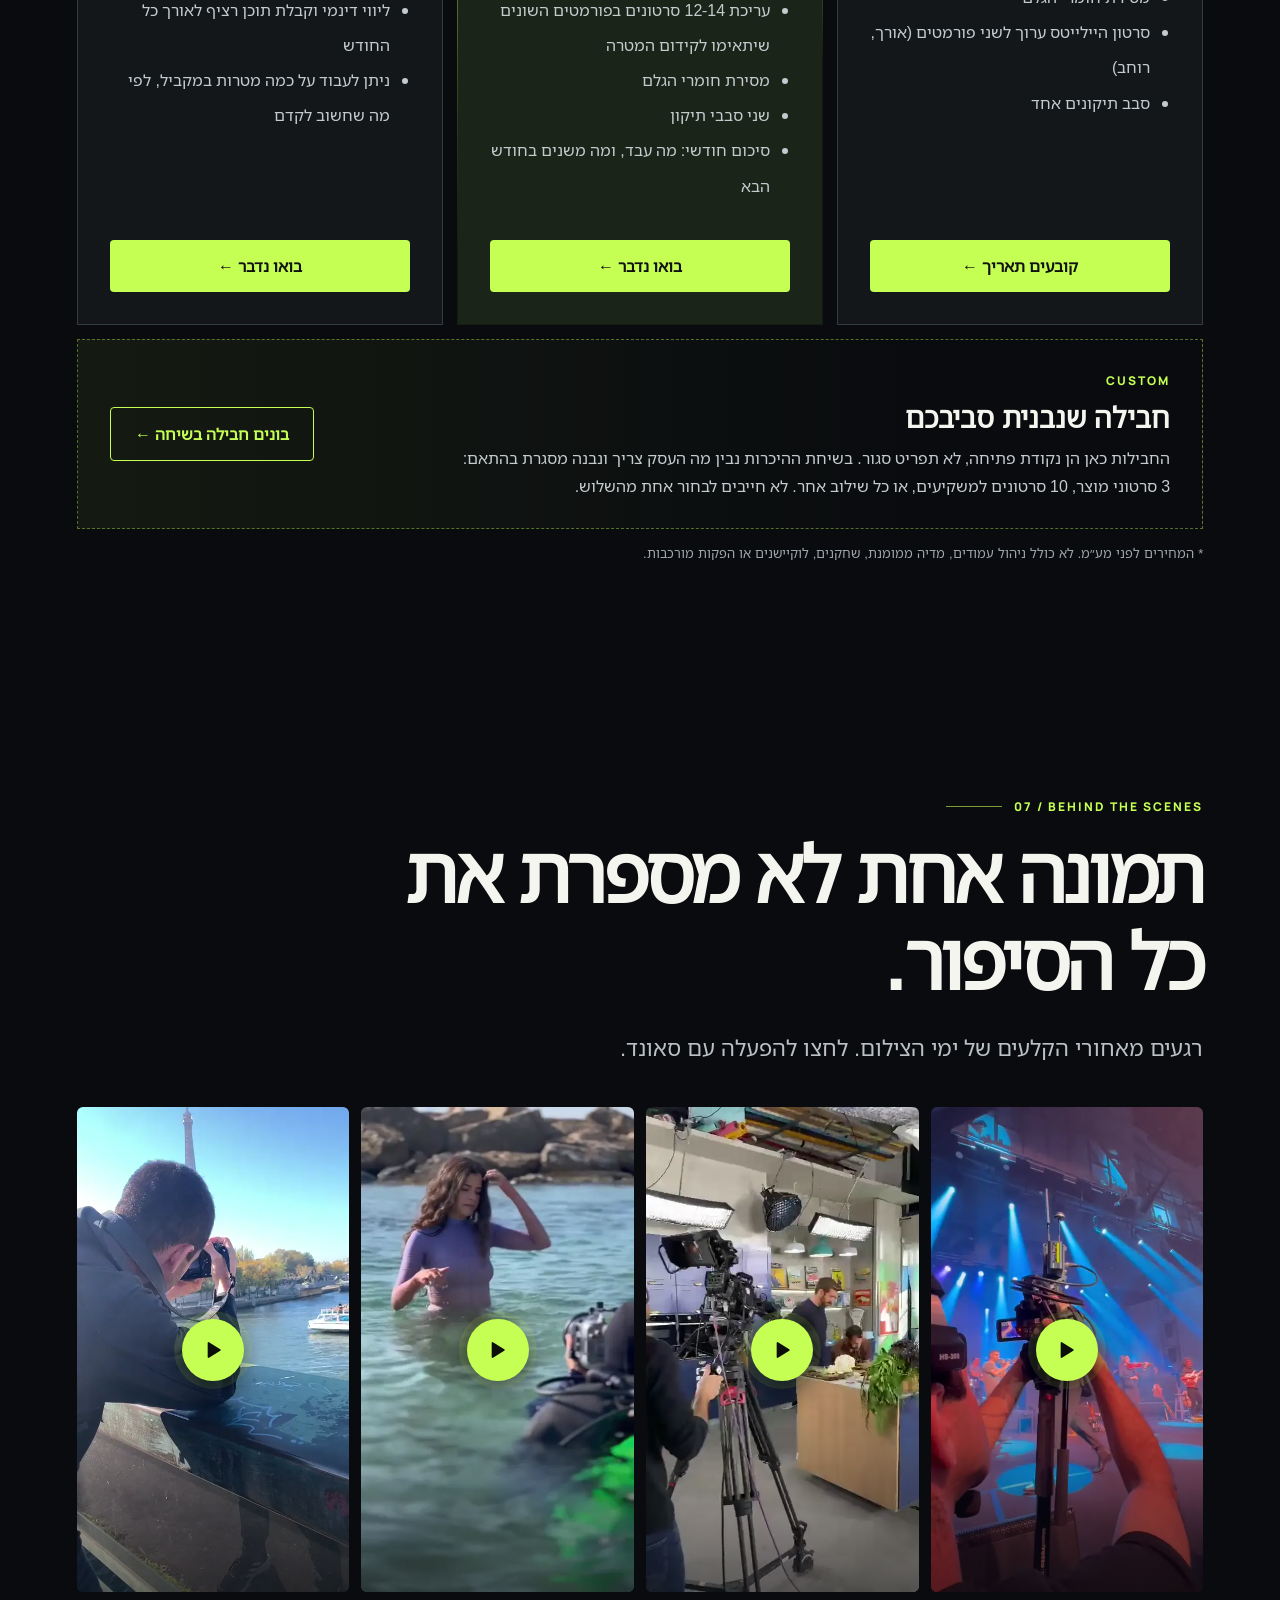
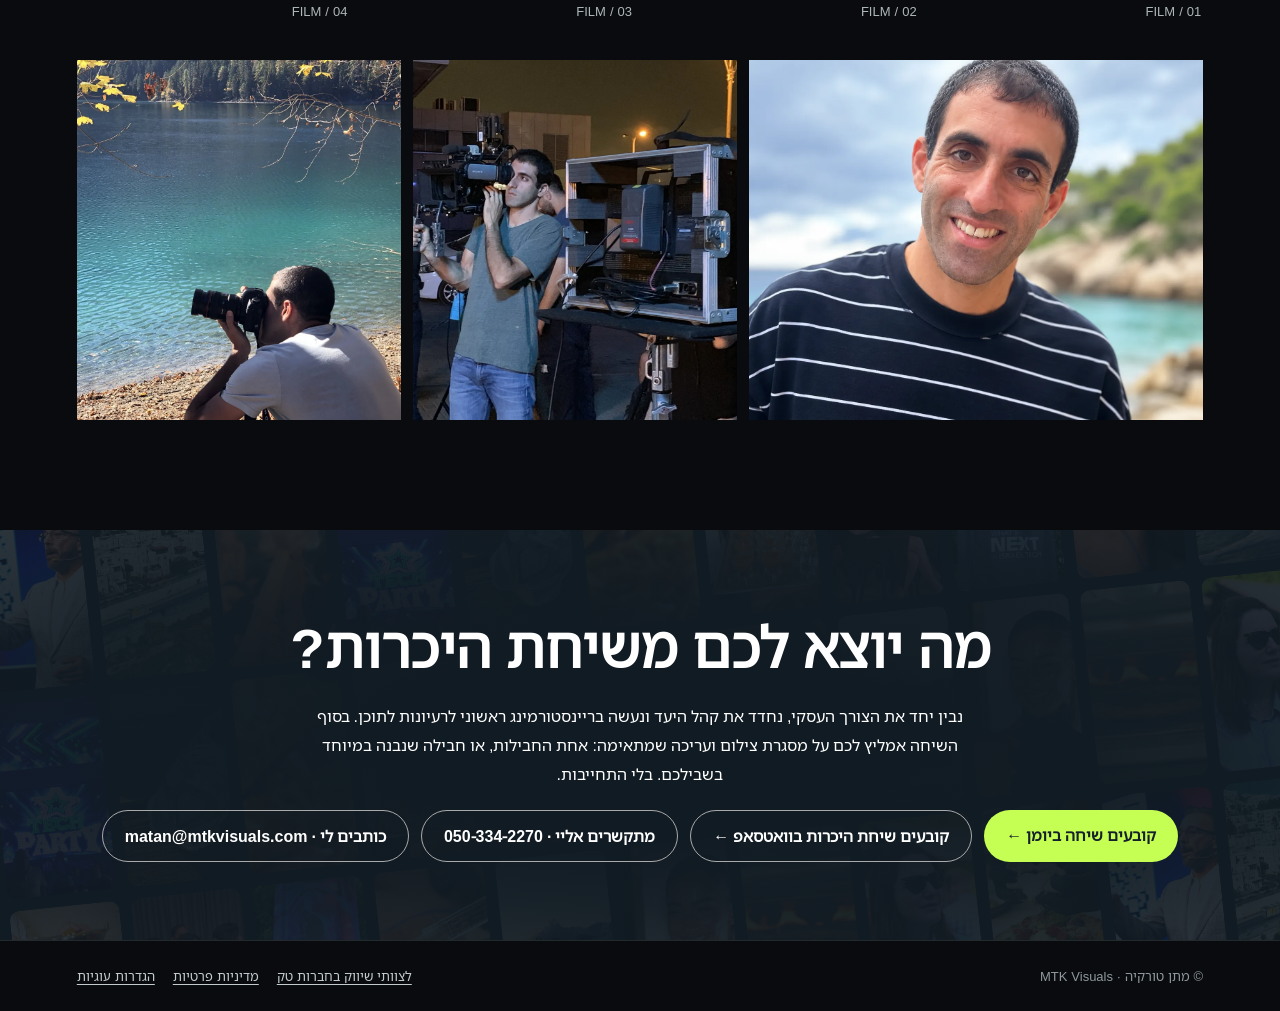
==== commit 6ebb3f4f: "Mobile first screen: headline, CTA and video strip visible at load - Shorter hero photo on phones, h" ====
--- a/index.html
+++ b/index.html
@@ -414,7 +414,7 @@
  #problem .grid3 .tile .num:before,#problem .grid3 .tile .num:after{width:12px;margin-left:-6px}
  #problem .grid3 .tile h3{margin-top:0}
 }
-</style><link href="assets/css/mtk-extra.css?v=20261119c" rel="stylesheet"/><script defer src="assets/js/mtk-tracking.js?v=20261124a"></script></head><body><header><a class="logo brand-lockup" href="#top">MTK <b>VISUALS</b><span class="logo-tagline">CONTENT · VIDEO · STRATEGY</span></a><nav><a data-en="Solution" data-he="הפתרון" href="#solution">הפתרון</a><a data-en="Work" data-he="עבודות" href="#reels">עבודות</a><a data-en="Experience" data-he="ניסיון" href="#experience">ניסיון</a><a data-en="Packages" data-he="מסלולים" href="#pricing">מסלולים</a><button class="lang" id="switch" onclick="window.mtkToggleLanguage();return false;" type="button">EN</button></nav></header>
+</style><link href="assets/css/mtk-extra.css?v=20261126a" rel="stylesheet"/><script defer src="assets/js/mtk-tracking.js?v=20261124a"></script></head><body><header><a class="logo brand-lockup" href="#top">MTK <b>VISUALS</b><span class="logo-tagline">CONTENT · VIDEO · STRATEGY</span></a><nav><a data-en="Solution" data-he="הפתרון" href="#solution">הפתרון</a><a data-en="Work" data-he="עבודות" href="#reels">עבודות</a><a data-en="Experience" data-he="ניסיון" href="#experience">ניסיון</a><a data-en="Packages" data-he="מסלולים" href="#pricing">מסלולים</a><button class="lang" id="switch" onclick="window.mtkToggleLanguage();return false;" type="button">EN</button></nav></header>
 <main><section class="hero h4b" id="top"><div class="hero-media"><img alt="מתן מצלם במצלמת קולנוע בצילום לילה" class="hero-photo" fetchpriority="high" src="assets/img/hero-4b.webp"/><div class="rec" aria-hidden="true"><i></i>REC <span class="tc">00:00:00:00</span></div></div><div class="hero-glow" aria-hidden="true"></div><div class="hero-content"><div class="eyebrow">CONTENT · VIDEO · STRATEGY</div><h1><span class="split-w" data-en="Your business doesn’t need more social media videos." data-he="העסק שלכם לא צריך עוד סרטונים לרשתות החברתיות.">העסק שלכם לא צריך עוד סרטונים לרשתות החברתיות.</span> <span class="hl split-w" data-en="It needs results." data-he="הוא צריך תוצאות.">הוא צריך תוצאות.</span></h1><p class="hero-sub"><span class="hero-me" data-en="I’m Matan Turkia — cinematographer, editor and producer." data-he="אני מתן טורקיה, צלם, עורך ומפיק.">אני מתן טורקיה, צלם, עורך ומפיק.</span> <span data-en="I combine business thinking, creative, video production and professional editing to create content that doesn’t just look great — it serves a goal." data-he="ואני משלב חשיבה עסקית, קריאייטיב, הפקת וידאו ועריכה מקצועית כדי ליצור תוכן שלא רק נראה מצוין — אלא משרת מטרה">ואני משלב חשיבה עסקית, קריאייטיב, הפקת וידאו ועריכה מקצועית כדי ליצור תוכן שלא רק נראה מצוין — אלא משרת מטרה</span></p><a class="cta" data-en="Build your next content month →" data-he="בואו נבנה את החודש הבא ←" href="https://wa.me/972503342270?text=היי%20מתן%2C%20אשמח%20לקבוע%20שיחת%20היכרות">בואו נבנה את החודש הבא ←</a></div><a class="scroll-cue" href="#reels" aria-label="גלילה לסרטונים"><span></span>SCROLL</a></section>
 <section class="river" id="reels" aria-label="דוגמאות"><button class="river-nav prev" type="button" aria-label="לסרטונים הקודמים">‹</button><button class="river-nav next" type="button" aria-label="לסרטונים הבאים">›</button><div class="river-tilt"><div class="river-row" style="--dur:118s"><div class="river-track"><button class="rc" type="button" data-open="alma-01" data-slug="alma-01" data-full="assets/reels/alma-01.mp4" data-poster="assets/reels/alma-01.webp" data-ar="0.5625" style="--ar:0.5625" aria-label="צפייה בסרטון עם סאונד"><video class="pv" muted playsinline loop preload="none" poster="assets/reels/alma-01.webp" data-src="assets/reels/p/alma-01.mp4" data-slug="alma-01"></video><span class="play-dot"></span><span class="rc-cap"><b data-he="עומר – שף אירועים" data-en="Omer – Event Chef">עומר – שף אירועים</b><span data-he="שיווק העסק – אירוע לדוגמא" data-en="Business marketing – a sample event">שיווק העסק – אירוע לדוגמא</span></span></button><button class="rc" type="button" data-open="finnegan-07" data-slug="finnegan-07" data-full="assets/reels/finnegan-07.mp4" data-poster="assets/reels/finnegan-07.webp" data-ar="0.5625" style="--ar:0.5625" aria-label="צפייה בסרטון עם סאונד"><video class="pv" muted playsinline loop preload="none" poster="assets/reels/finnegan-07.webp" data-src="assets/reels/p/finnegan-07.mp4" data-slug="finnegan-07"></video><span class="play-dot"></span><span class="rc-cap"><b data-he="פיניגן" data-en="Finnegan">פיניגן</b><span data-he="כנס שנתי – טרנדים בהייטק הישראלי" data-en="Annual conference – trends in Israeli tech">כנס שנתי – טרנדים בהייטק הישראלי</span></span></button><button class="rc" type="button" data-open="x-charity" data-slug="x-charity" data-full="assets/reels/x-charity.mp4" data-poster="assets/reels/x-charity.webp" data-ar="1.7778" style="--ar:1.7778" aria-label="צפייה בסרטון עם סאונד"><video class="pv" muted playsinline loop preload="none" poster="assets/reels/x-charity.webp" data-src="assets/reels/p/x-charity.mp4" data-slug="x-charity"></video><span class="play-dot"></span><span class="rc-cap"><b data-he="חב״ד" data-en="Chabad">חב״ד</b><span data-he="הצגת ההתנדבות – מציאת מתנדבים חדשים" data-en="Showcasing volunteering – recruiting new volunteers">הצגת ההתנדבות – מציאת מתנדבים חדשים</span></span></button><button class="rc" type="button" data-open="singles-v" data-slug="singles-v" data-full="assets/reels/singles-v.mp4" data-poster="assets/reels/singles-v.webp" data-ar="0.5625" style="--ar:0.5625" aria-label="צפייה בסרטון עם סאונד"><video class="pv" muted playsinline loop preload="none" poster="assets/reels/singles-v.webp" data-src="assets/reels/p/singles-v.mp4" data-slug="singles-v"></video><span class="play-dot"></span><span class="rc-cap"><b data-he="ג׳ילט" data-en="Gillette">ג׳ילט</b><span data-he="שיווק דאודורנט חדש" data-en="Launching a new deodorant">שיווק דאודורנט חדש</span></span></button><button class="rc" type="button" data-open="discount-05" data-slug="discount-05" data-full="assets/reels/discount-05.mp4" data-poster="assets/reels/discount-05.webp" data-ar="0.5625" style="--ar:0.5625" aria-label="צפייה בסרטון עם סאונד"><video class="pv" muted playsinline loop preload="none" poster="assets/reels/discount-05.webp" data-src="assets/reels/p/discount-05.mp4" data-slug="discount-05"></video><span class="play-dot"></span><span class="rc-cap"><b data-he="בנק דיסקונט" data-en="Discount Bank">בנק דיסקונט</b><span data-he="כנס שנתי – מצטייני המחלקה" data-en="Annual conference – the department’s top performers">כנס שנתי – מצטייני המחלקה</span></span></button><button class="rc" type="button" data-open="footlocker-v" data-slug="footlocker-v" data-full="assets/reels/footlocker-v.mp4" data-poster="assets/reels/footlocker-v.webp" data-ar="0.5625" style="--ar:0.5625" aria-label="צפייה בסרטון עם סאונד"><video class="pv" muted playsinline loop preload="none" poster="assets/reels/footlocker-v.webp" data-src="assets/reels/p/footlocker-v.mp4" data-slug="footlocker-v"></video><span class="play-dot"></span><span class="rc-cap"><b data-he="פוטלוקר" data-en="Foot Locker">פוטלוקר</b><span data-he="שיווק חנות חדשה בנמל תל אביב" data-en="Promoting a new store at Tel Aviv Port">שיווק חנות חדשה בנמל תל אביב</span></span></button><button class="rc" type="button" data-open="tnuva-l" data-slug="tnuva-l" data-full="assets/reels/tnuva-l.mp4" data-poster="assets/reels/tnuva-l.webp" data-ar="1.7778" style="--ar:1.7778" aria-label="צפייה בסרטון עם סאונד"><video class="pv" muted playsinline loop preload="none" poster="assets/reels/tnuva-l.webp" data-src="assets/reels/p/tnuva-l.mp4" data-slug="tnuva-l"></video><span class="play-dot"></span><span class="rc-cap"><b data-he="בלוגרית אוכל" data-en="Food blogger">בלוגרית אוכל</b><span data-he="פרסום מתכונים" data-en="Promoting recipes">פרסום מתכונים</span></span></button><button class="rc" type="button" data-open="royoren-04" data-slug="royoren-04" data-full="assets/reels/royoren-04.mp4" data-poster="assets/reels/royoren-04.webp" data-ar="0.5625" style="--ar:0.5625" aria-label="צפייה בסרטון עם סאונד"><video class="pv" muted playsinline loop preload="none" poster="assets/reels/royoren-04.webp" data-src="assets/reels/p/royoren-04.mp4" data-slug="royoren-04"></video><span class="play-dot"></span><span class="rc-cap"><b data-he="רוי אורן – שף פרטי" data-en="Roy Oren – Private Chef">רוי אורן – שף פרטי</b><span data-he="שיווק העסק – אירוע לדוגמא" data-en="Business marketing – a sample event">שיווק העסק – אירוע לדוגמא</span></span></button><button class="rc" type="button" data-open="wedding-v" data-slug="wedding-v" data-full="assets/reels/wedding-v.mp4" data-poster="assets/reels/wedding-v.webp" data-ar="0.5625" style="--ar:0.5625" aria-label="צפייה בסרטון עם סאונד"><video class="pv" muted playsinline loop preload="none" poster="assets/reels/wedding-v.webp" data-src="assets/reels/p/wedding-v.mp4" data-slug="wedding-v"></video><span class="play-dot"></span><span class="rc-cap"><b data-he="גיא פינס" data-en="Guy Pines">גיא פינס</b><span data-he="אירוע סיכום ״חתונה ממבט ראשון״" data-en="“Married at First Sight” wrap-up event">אירוע סיכום ״חתונה ממבט ראשון״</span></span></button><button class="rc" type="button" data-open="x-interviews" data-slug="x-interviews" data-full="assets/reels/x-interviews.mp4" data-poster="assets/reels/x-interviews.webp" data-ar="0.5625" style="--ar:0.5625" aria-label="צפייה בסרטון עם סאונד"><video class="pv" muted playsinline loop preload="none" poster="assets/reels/x-interviews.webp" data-src="assets/reels/p/x-interviews.mp4" data-slug="x-interviews"></video><span class="play-dot"></span><span class="rc-cap"><b data-he="פיניגן" data-en="Finnegan">פיניגן</b><span data-he="גיוס לקוחות ומשקיעים" data-en="Attracting clients and investors">גיוס לקוחות ומשקיעים</span></span></button><button class="rc" type="button" data-open="clinic-v" data-slug="clinic-v" data-full="assets/reels/clinic-v.mp4" data-poster="assets/reels/clinic-v.webp" data-ar="0.5625" style="--ar:0.5625" aria-label="צפייה בסרטון עם סאונד"><video class="pv" muted playsinline loop preload="none" poster="assets/reels/clinic-v.webp" data-src="assets/reels/p/clinic-v.mp4" data-slug="clinic-v"></video><span class="play-dot"></span><span class="rc-cap"><b data-he="אלה אגוזי" data-en="Ella Egozi">אלה אגוזי</b><span data-he="סרטוני הדרכה לטיפולים" data-en="Training videos for treatments">סרטוני הדרכה לטיפולים</span></span></button><button class="rc" type="button" data-open="surf-l" data-slug="surf-l" data-full="assets/reels/surf-l.mp4" data-poster="assets/reels/surf-l.webp" data-ar="1.7778" style="--ar:1.7778" aria-label="צפייה בסרטון עם סאונד"><video class="pv" muted playsinline loop preload="none" poster="assets/reels/surf-l.webp" data-src="assets/reels/p/surf-l.mp4" data-slug="surf-l"></video><span class="play-dot"></span><span class="rc-cap"><b data-he="עמותת גלישה" data-en="Surf nonprofit">עמותת גלישה</b><span data-he="שיווק – טיפולים דרך גלישת גלים" data-en="Marketing – therapy through surfing">שיווק – טיפולים דרך גלישת גלים</span></span></button><button class="rc" type="button" data-open="sgallery-v" data-slug="sgallery-v" data-full="assets/reels/sgallery-v.mp4" data-poster="assets/reels/sgallery-v.webp" data-ar="0.5625" style="--ar:0.5625" aria-label="צפייה בסרטון עם סאונד"><video class="pv" muted playsinline loop preload="none" poster="assets/reels/sgallery-v.webp" data-src="assets/reels/p/sgallery-v.mp4" data-slug="sgallery-v"></video><span class="play-dot"></span><span class="rc-cap"><b data-he="סופר-פארם" data-en="Super-Pharm">סופר-פארם</b><span data-he="שיווק קולקציה חדשה של מוצרים" data-en="Launching a new product collection">שיווק קולקציה חדשה של מוצרים</span></span></button><button class="rc" type="button" data-open="alma-05" data-slug="alma-05" data-full="assets/reels/alma-05.mp4" data-poster="assets/reels/alma-05.webp" data-ar="0.5625" style="--ar:0.5625" aria-label="צפייה בסרטון עם סאונד"><video class="pv" muted playsinline loop preload="none" poster="assets/reels/alma-05.webp" data-src="assets/reels/p/alma-05.mp4" data-slug="alma-05"></video><span class="play-dot"></span><span class="rc-cap"><b data-he="עומר – שף אירועים" data-en="Omer – Event Chef">עומר – שף אירועים</b><span data-he="שיווק העסק – אירוע לדוגמא" data-en="Business marketing – a sample event">שיווק העסק – אירוע לדוגמא</span></span></button><button class="rc" type="button" data-open="finnegan-06" data-slug="finnegan-06" data-full="assets/reels/finnegan-06.mp4" data-poster="assets/reels/finnegan-06.webp" data-ar="0.5625" style="--ar:0.5625" aria-label="צפייה בסרטון עם סאונד"><video class="pv" muted playsinline loop preload="none" poster="assets/reels/finnegan-06.webp" data-src="assets/reels/p/finnegan-06.mp4" data-slug="finnegan-06"></video><span class="play-dot"></span><span class="rc-cap"><b data-he="פיניגן" data-en="Finnegan">פיניגן</b><span data-he="כנס שנתי" data-en="Annual conference">כנס שנתי</span></span></button><button class="rc" type="button" data-open="alma-01" data-slug="alma-01" data-full="assets/reels/alma-01.mp4" data-poster="assets/reels/alma-01.webp" data-ar="0.5625" style="--ar:0.5625" aria-label="צפייה בסרטון עם סאונד" aria-hidden="true" tabindex="-1"><video class="pv" muted playsinline loop preload="none" poster="assets/reels/alma-01.webp" data-src="assets/reels/p/alma-01.mp4" data-slug="alma-01"></video><span class="play-dot"></span><span class="rc-cap"><b data-he="עומר – שף אירועים" data-en="Omer – Event Chef">עומר – שף אירועים</b><span data-he="שיווק העסק – אירוע לדוגמא" data-en="Business marketing – a sample event">שיווק העסק – אירוע לדוגמא</span></span></button><button class="rc" type="button" data-open="finnegan-07" data-slug="finnegan-07" data-full="assets/reels/finnegan-07.mp4" data-poster="assets/reels/finnegan-07.webp" data-ar="0.5625" style="--ar:0.5625" aria-label="צפייה בסרטון עם סאונד" aria-hidden="true" tabindex="-1"><video class="pv" muted playsinline loop preload="none" poster="assets/reels/finnegan-07.webp" data-src="assets/reels/p/finnegan-07.mp4" data-slug="finnegan-07"></video><span class="play-dot"></span><span class="rc-cap"><b data-he="פיניגן" data-en="Finnegan">פיניגן</b><span data-he="כנס שנתי – טרנדים בהייטק הישראלי" data-en="Annual conference – trends in Israeli tech">כנס שנתי – טרנדים בהייטק הישראלי</span></span></button><button class="rc" type="button" data-open="x-charity" data-slug="x-charity" data-full="assets/reels/x-charity.mp4" data-poster="assets/reels/x-charity.webp" data-ar="1.7778" style="--ar:1.7778" aria-label="צפייה בסרטון עם סאונד" aria-hidden="true" tabindex="-1"><video class="pv" muted playsinline loop preload="none" poster="assets/reels/x-charity.webp" data-src="assets/reels/p/x-charity.mp4" data-slug="x-charity"></video><span class="play-dot"></span><span class="rc-cap"><b data-he="חב״ד" data-en="Chabad">חב״ד</b><span data-he="הצגת ההתנדבות – מציאת מתנדבים חדשים" data-en="Showcasing volunteering – recruiting new volunteers">הצגת ההתנדבות – מציאת מתנדבים חדשים</span></span></button><button class="rc" type="button" data-open="singles-v" data-slug="singles-v" data-full="assets/reels/singles-v.mp4" data-poster="assets/reels/singles-v.webp" data-ar="0.5625" style="--ar:0.5625" aria-label="צפייה בסרטון עם סאונד" aria-hidden="true" tabindex="-1"><video class="pv" muted playsinline loop preload="none" poster="assets/reels/singles-v.webp" data-src="assets/reels/p/singles-v.mp4" data-slug="singles-v"></video><span class="play-dot"></span><span class="rc-cap"><b data-he="ג׳ילט" data-en="Gillette">ג׳ילט</b><span data-he="שיווק דאודורנט חדש" data-en="Launching a new deodorant">שיווק דאודורנט חדש</span></span></button><button class="rc" type="button" data-open="discount-05" data-slug="discount-05" data-full="assets/reels/discount-05.mp4" data-poster="assets/reels/discount-05.webp" data-ar="0.5625" style="--ar:0.5625" aria-label="צפייה בסרטון עם סאונד" aria-hidden="true" tabindex="-1"><video class="pv" muted playsinline loop preload="none" poster="assets/reels/discount-05.webp" data-src="assets/reels/p/discount-05.mp4" data-slug="discount-05"></video><span class="play-dot"></span><span class="rc-cap"><b data-he="בנק דיסקונט" data-en="Discount Bank">בנק דיסקונט</b><span data-he="כנס שנתי – מצטייני המחלקה" data-en="Annual conference – the department’s top performers">כנס שנתי – מצטייני המחלקה</span></span></button><button class="rc" type="button" data-open="footlocker-v" data-slug="footlocker-v" data-full="assets/reels/footlocker-v.mp4" data-poster="assets/reels/footlocker-v.webp" data-ar="0.5625" style="--ar:0.5625" aria-label="צפייה בסרטון עם סאונד" aria-hidden="true" tabindex="-1"><video class="pv" muted playsinline loop preload="none" poster="assets/reels/footlocker-v.webp" data-src="assets/reels/p/footlocker-v.mp4" data-slug="footlocker-v"></video><span class="play-dot"></span><span class="rc-cap"><b data-he="פוטלוקר" data-en="Foot Locker">פוטלוקר</b><span data-he="שיווק חנות חדשה בנמל תל אביב" data-en="Promoting a new store at Tel Aviv Port">שיווק חנות חדשה בנמל תל אביב</span></span></button><button class="rc" type="button" data-open="tnuva-l" data-slug="tnuva-l" data-full="assets/reels/tnuva-l.mp4" data-poster="assets/reels/tnuva-l.webp" data-ar="1.7778" style="--ar:1.7778" aria-label="צפייה בסרטון עם סאונד" aria-hidden="true" tabindex="-1"><video class="pv" muted playsinline loop preload="none" poster="assets/reels/tnuva-l.webp" data-src="assets/reels/p/tnuva-l.mp4" data-slug="tnuva-l"></video><span class="play-dot"></span><span class="rc-cap"><b data-he="בלוגרית אוכל" data-en="Food blogger">בלוגרית אוכל</b><span data-he="פרסום מתכונים" data-en="Promoting recipes">פרסום מתכונים</span></span></button><button class="rc" type="button" data-open="royoren-04" data-slug="royoren-04" data-full="assets/reels/royoren-04.mp4" data-poster="assets/reels/royoren-04.webp" data-ar="0.5625" style="--ar:0.5625" aria-label="צפייה בסרטון עם סאונד" aria-hidden="true" tabindex="-1"><video class="pv" muted playsinline loop preload="none" poster="assets/reels/royoren-04.webp" data-src="assets/reels/p/royoren-04.mp4" data-slug="royoren-04"></video><span class="play-dot"></span><span class="rc-cap"><b data-he="רוי אורן – שף פרטי" data-en="Roy Oren – Private Chef">רוי אורן – שף פרטי</b><span data-he="שיווק העסק – אירוע לדוגמא" data-en="Business marketing – a sample event">שיווק העסק – אירוע לדוגמא</span></span></button><button class="rc" type="button" data-open="wedding-v" data-slug="wedding-v" data-full="assets/reels/wedding-v.mp4" data-poster="assets/reels/wedding-v.webp" data-ar="0.5625" style="--ar:0.5625" aria-label="צפייה בסרטון עם סאונד" aria-hidden="true" tabindex="-1"><video class="pv" muted playsinline loop preload="none" poster="assets/reels/wedding-v.webp" data-src="assets/reels/p/wedding-v.mp4" data-slug="wedding-v"></video><span class="play-dot"></span><span class="rc-cap"><b data-he="גיא פינס" data-en="Guy Pines">גיא פינס</b><span data-he="אירוע סיכום ״חתונה ממבט ראשון״" data-en="“Married at First Sight” wrap-up event">אירוע סיכום ״חתונה ממבט ראשון״</span></span></button><button class="rc" type="button" data-open="x-interviews" data-slug="x-interviews" data-full="assets/reels/x-interviews.mp4" data-poster="assets/reels/x-interviews.webp" data-ar="0.5625" style="--ar:0.5625" aria-label="צפייה בסרטון עם סאונד" aria-hidden="true" tabindex="-1"><video class="pv" muted playsinline loop preload="none" poster="assets/reels/x-interviews.webp" data-src="assets/reels/p/x-interviews.mp4" data-slug="x-interviews"></video><span class="play-dot"></span><span class="rc-cap"><b data-he="פיניגן" data-en="Finnegan">פיניגן</b><span data-he="גיוס לקוחות ומשקיעים" data-en="Attracting clients and investors">גיוס לקוחות ומשקיעים</span></span></button><button class="rc" type="button" data-open="clinic-v" data-slug="clinic-v" data-full="assets/reels/clinic-v.mp4" data-poster="assets/reels/clinic-v.webp" data-ar="0.5625" style="--ar:0.5625" aria-label="צפייה בסרטון עם סאונד" aria-hidden="true" tabindex="-1"><video class="pv" muted playsinline loop preload="none" poster="assets/reels/clinic-v.webp" data-src="assets/reels/p/clinic-v.mp4" data-slug="clinic-v"></video><span class="play-dot"></span><span class="rc-cap"><b data-he="אלה אגוזי" data-en="Ella Egozi">אלה אגוזי</b><span data-he="סרטוני הדרכה לטיפולים" data-en="Training videos for treatments">סרטוני הדרכה לטיפולים</span></span></button><button class="rc" type="button" data-open="surf-l" data-slug="surf-l" data-full="assets/reels/surf-l.mp4" data-poster="assets/reels/surf-l.webp" data-ar="1.7778" style="--ar:1.7778" aria-label="צפייה בסרטון עם סאונד" aria-hidden="true" tabindex="-1"><video class="pv" muted playsinline loop preload="none" poster="assets/reels/surf-l.webp" data-src="assets/reels/p/surf-l.mp4" data-slug="surf-l"></video><span class="play-dot"></span><span class="rc-cap"><b data-he="עמותת גלישה" data-en="Surf nonprofit">עמותת גלישה</b><span data-he="שיווק – טיפולים דרך גלישת גלים" data-en="Marketing – therapy through surfing">שיווק – טיפולים דרך גלישת גלים</span></span></button><button class="rc" type="button" data-open="sgallery-v" data-slug="sgallery-v" data-full="assets/reels/sgallery-v.mp4" data-poster="assets/reels/sgallery-v.webp" data-ar="0.5625" style="--ar:0.5625" aria-label="צפייה בסרטון עם סאונד" aria-hidden="true" tabindex="-1"><video class="pv" muted playsinline loop preload="none" poster="assets/reels/sgallery-v.webp" data-src="assets/reels/p/sgallery-v.mp4" data-slug="sgallery-v"></video><span class="play-dot"></span><span class="rc-cap"><b data-he="סופר-פארם" data-en="Super-Pharm">סופר-פארם</b><span data-he="שיווק קולקציה חדשה של מוצרים" data-en="Launching a new product collection">שיווק קולקציה חדשה של מוצרים</span></span></button><button class="rc" type="button" data-open="alma-05" data-slug="alma-05" data-full="assets/reels/alma-05.mp4" data-poster="assets/reels/alma-05.webp" data-ar="0.5625" style="--ar:0.5625" aria-label="צפייה בסרטון עם סאונד" aria-hidden="true" tabindex="-1"><video class="pv" muted playsinline loop preload="none" poster="assets/reels/alma-05.webp" data-src="assets/reels/p/alma-05.mp4" data-slug="alma-05"></video><span class="play-dot"></span><span class="rc-cap"><b data-he="עומר – שף אירועים" data-en="Omer – Event Chef">עומר – שף אירועים</b><span data-he="שיווק העסק – אירוע לדוגמא" data-en="Business marketing – a sample event">שיווק העסק – אירוע לדוגמא</span></span></button><button class="rc" type="button" data-open="finnegan-06" data-slug="finnegan-06" data-full="assets/reels/finnegan-06.mp4" data-poster="assets/reels/finnegan-06.webp" data-ar="0.5625" style="--ar:0.5625" aria-label="צפייה בסרטון עם סאונד" aria-hidden="true" tabindex="-1"><video class="pv" muted playsinline loop preload="none" poster="assets/reels/finnegan-06.webp" data-src="assets/reels/p/finnegan-06.mp4" data-slug="finnegan-06"></video><span class="play-dot"></span><span class="rc-cap"><b data-he="פיניגן" data-en="Finnegan">פיניגן</b><span data-he="כנס שנתי" data-en="Annual conference">כנס שנתי</span></span></button></div></div></div></section>
 <section class="container" id="problem"><div class="kicker">01 / THE PROBLEM</div><h2 class="section-title" data-en="Everyone needs video. Nobody has time to produce it." data-he="כולם צריכים וידאו. לאף אחד אין זמן להפיק אותו.">כולם צריכים וידאו. לאף אחד אין זמן להפיק אותו.</h2><p class="lead" data-en="Another post to publish. Another campaign missing assets. Another shoot postponed. When every video is a new project, momentum disappears and teams burn out." data-he="עוד פוסט שצריך לעלות. עוד קמפיין בלי חומרים. עוד יום צילום שנדחה. כשהפקת תוכן היא פרויקט חדש בכל פעם — הרצף נשבר והצוות נשחק.">עוד פוסט שצריך לעלות. עוד קמפיין בלי חומרים. עוד יום צילום שנדחה. כשהפקת תוכן היא פרויקט חדש בכל פעם — הרצף נשבר והצוות נשחק.</p><div class="grid3"><article class="tile"><span aria-hidden="true" class="num">✕</span><h3 data-en="No consistency" data-he="אין רצף">אין רצף</h3><p data-en="Content happens when there's time, not as a reliable marketing engine." data-he="תוכן נוצר רק כשיש זמן — ולא כחלק ממנוע שיווק קבוע.">תוכן נוצר רק כשיש זמן — ולא כחלק ממנוע שיווק קבוע.</p></article><article class="tile"><span aria-hidden="true" class="num">✕</span><h3 data-en="Too much coordination" data-he="יותר מדי תיאומים">יותר מדי תיאומים</h3><p data-en="Vendors, schedules, approvals and revisions consume marketing time." data-he="ספקים, לו״ז, אישורים, גרסאות ותיקונים שמעמיסים על צוות השיווק.">ספקים, לו״ז, אישורים, גרסאות ותיקונים שמעמיסים על צוות השיווק.</p></article><article class="tile"><span aria-hidden="true" class="num">✕</span><h3 data-en="No clear output plan" data-he="אין צפי ברור">אין צפי ברור</h3><p data-en="It's hard to forecast how many assets will be ready — and when." data-he="קשה לתכנן מראש כמה נכסי תוכן יתקבלו ומתי יהיו מוכנים.">קשה לתכנן מראש כמה נכסי תוכן יתקבלו ומתי יהיו מוכנים.</p></article></div></section>
--- a/assets/css/mtk-extra.css
+++ b/assets/css/mtk-extra.css
@@ -47,4 +47,30 @@
 .legal-head a.back{font-size:14px;color:#dce0df}
 .pkg-custom .cta{background:transparent;color:var(--accent);border:1px solid var(--accent)}
 .pkg-custom .cta:hover{background:var(--accent);color:#111}
-@media(max-width:600px){.mtk-consent{left:10px;right:10px;bottom:10px;padding:12px 14px;font-size:13px;gap:10px}.mtk-consent button{padding:7px 14px;font-size:13px}html.mtk-consent-open .wa-fab{bottom:132px}}
+/* ---------- הודעת עוגיות בטלפון: שורה קומפקטית שלא מכסה את הכפתור ---------- */
+@media(max-width:600px){
+ .mtk-consent{left:8px;right:8px;bottom:8px;padding:8px 10px 8px 8px;gap:8px;flex-wrap:nowrap;font-size:12px;line-height:1.4;border-radius:12px}
+ .mtk-consent p{flex:1 1 auto;min-width:0}
+ .mtk-consent .c-btns{gap:6px}
+ .mtk-consent button{padding:6px 11px;font-size:12.5px;white-space:nowrap}
+ html.mtk-consent-open .wa-fab{bottom:92px}
+}
+
+/* ---------- פתיחת הדף בטלפון: כותרת, כפתור ופס הסרטונים במסך הראשון ---------- */
+@media (max-width:800px){
+ .h4b .hero-media{height:34svh;min-height:240px;max-height:330px;-webkit-mask-image:linear-gradient(to top,transparent 0,#000 48%);mask-image:linear-gradient(to top,transparent 0,#000 48%);animation:none}
+ .h4b .hero-photo{object-position:100% 36%;animation:none}
+ .h4b .hero-content{margin:-78px 0 0;padding:0 20px 10px}
+ .h4b .eyebrow{font-size:11px}
+ .h4b h1{font-size:clamp(28px,7.8vw,36px);line-height:1.16;margin:10px 0 12px}
+ .h4b .hero-sub{font-size:15px;line-height:1.6;margin:0}
+ .h4b .cta{margin-top:16px}
+ .h4b .eyebrow,.h4b .hero-sub,.h4b .cta,.h4b .split-w .w{animation:none!important}
+ .h4b .rec{right:auto;left:16px}
+ .river{padding:10px 0 30px}
+}
+@media (max-width:800px) and (max-height:740px){
+ .h4b .hero-media{height:30svh;min-height:190px}
+ .h4b .hero-content{margin-top:-70px}
+ .h4b .cta{margin-top:12px}
+}
